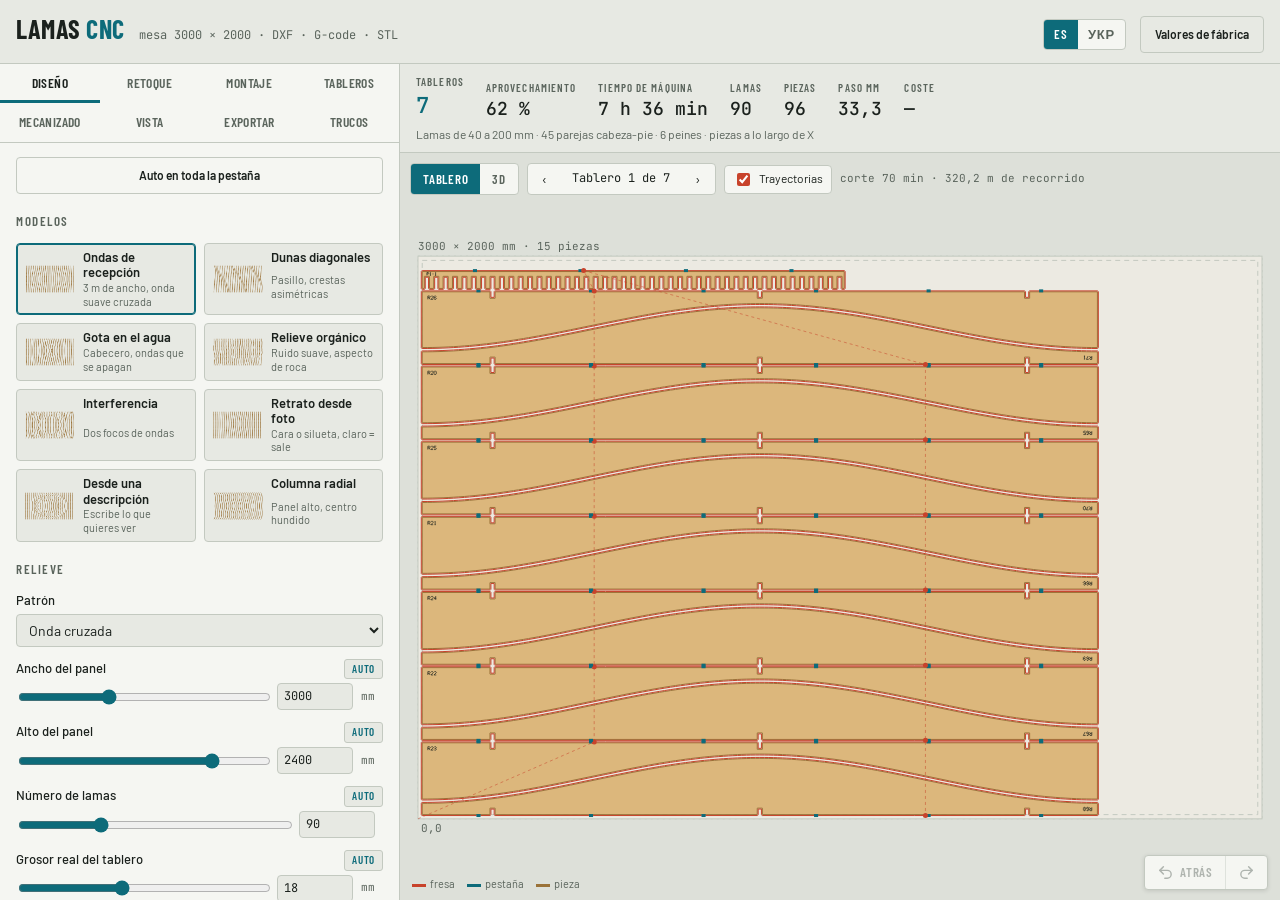
==== lamas-cnc.html @ de9be735 "Add single-file build of Lamas CNC (three.js inlined) Co-Authored-By: Claude Opus 5.5 <noreply@anthr" ====
<!doctype html><html><head><meta charset=utf8><meta name=viewport content="width=device-width,initial-scale=1,viewport-fit=cover"><meta name="apple-mobile-web-app-capable" content="yes"><meta name="mobile-web-app-capable" content="yes"><meta name="apple-mobile-web-app-status-bar-style" content="default"><meta name="apple-mobile-web-app-title" content="Lamas CNC"><meta name="theme-color" content="#0d6b7a"><meta name="format-detection" content="telephone=no"><link rel="apple-touch-icon" href="[data-uri]"><link rel="manifest" href="manifest.webmanifest"><style>:root{color-scheme:light;box-sizing:border-box;padding-top:env(safe-area-inset-top,0px);padding-bottom:env(safe-area-inset-bottom,0px)}html{scroll-padding-top:env(safe-area-inset-top,0px)}body{margin:0;padding:0;font:14px -apple-system,BlinkMacSystemFont,sans-serif;background:#fff;color:#000}img{max-width:100%}[hidden]:not([hidden=until-found i]){display:none!important}</style></head><body>
<title>Lamas CNC</title>
<meta name="claude:viewport-fit-sides" content="cover">
<link rel="preconnect" href="https://fonts.googleapis.com">
<link rel="preconnect" href="https://fonts.gstatic.com" crossorigin>
<link rel="stylesheet" href="https://fonts.googleapis.com/css2?family=Barlow+Condensed:wght@500;600;700&family=Barlow:wght@400;500;600&family=JetBrains+Mono:wght@400;500&family=Roboto+Condensed:wght@500;600;700&family=Inter:wght@400;500;600&display=swap">
<style>
/* Mesa de taller: columna de mandos a la izquierda, tablero a escala a la derecha. Móvil: tablero arriba, mandos debajo. */
:root {
  --bg: #e7e9e3; --panel: #f5f6f2; --stage: #dde0d9; --sheet: #eceae2; --ink: #1b211d; --muted: #5a645c; --line: #c3c9c0;
  --accent: #0d6b7a; --accent-ink: #ffffff; --wood: #dcb77c; --wood-edge: #9a7238; --path: #c8432b;
  --ok: #2f7d4f; --warn: #8f5b00; --warn-bg: #f6e7c8; --bad: #b3261e; --bad-bg: #f7d9d5;
  --f-display: "Barlow Condensed", "Arial Narrow", sans-serif; --f-body: "Barlow", system-ui, sans-serif; --f-mono: "JetBrains Mono", ui-monospace, monospace;
}
@media (prefers-color-scheme: dark) { :root:not([data-theme="light"]) {
  --bg: #121614; --panel: #1a1f1c; --stage: #0e1210; --sheet: #26302a; --ink: #e5e9e2; --muted: #98a39a; --line: #313a34;
  --accent: #52b6c6; --accent-ink: #0b1a1d; --wood: #c9a266; --wood-edge: #e0bd84; --path: #ff7457;
  --ok: #6ccf93; --warn: #e8b45a; --warn-bg: #33291a; --bad: #ff8a80; --bad-bg: #3a1f1c; color-scheme: dark; } }
:root[data-theme="dark"] {
  --bg: #121614; --panel: #1a1f1c; --stage: #0e1210; --sheet: #26302a; --ink: #e5e9e2; --muted: #98a39a; --line: #313a34;
  --accent: #52b6c6; --accent-ink: #0b1a1d; --wood: #c9a266; --wood-edge: #e0bd84; --path: #ff7457;
  --ok: #6ccf93; --warn: #e8b45a; --warn-bg: #33291a; --bad: #ff8a80; --bad-bg: #3a1f1c; color-scheme: dark; }

html[lang="uk"] { --f-display: "Roboto Condensed", "Arial Narrow", sans-serif; --f-body: "Inter", system-ui, sans-serif; }
html[lang="uk"] .tab { font-size: 12.5px; letter-spacing: .01em; }
.seg.lang button { padding: 5px 10px; }
[hidden] { display: none !important; }
html, body { height: 100%; }
body { background: var(--bg); color: var(--ink); font-family: var(--f-body); font-size: 14px; line-height: 1.45; }
* { box-sizing: border-box; }
button, input, select { font: inherit; color: inherit; }
:focus-visible { outline: 2px solid var(--accent); outline-offset: 2px; }
.mono { font-family: var(--f-mono); font-variant-numeric: tabular-nums; }
.small { font-size: 12px; }
.muted { color: var(--muted); }
.oktxt { color: var(--ok); } .badtxt { color: var(--bad); }

.app { height: 100%; display: grid; grid-template-columns: minmax(330px, 400px) minmax(0, 1fr); grid-template-rows: auto minmax(0, 1fr); }
.top { grid-column: 1 / -1; display: flex; align-items: baseline; gap: 14px; flex-wrap: wrap; border-bottom: 1px solid var(--line);
  padding-block: 10px; padding-left: max(16px, env(safe-area-inset-left, 0px)); padding-right: max(16px, env(safe-area-inset-right, 0px)); }
.top h1 { margin: 0; font-family: var(--f-display); font-weight: 700; font-size: 26px; letter-spacing: .02em; text-transform: uppercase; }
.top h1 span { color: var(--accent); }
.top .tag { font-family: var(--f-mono); font-size: 12px; color: var(--muted); }
.top .spacer { flex: 1; }

.controls { min-height: 0; overflow-y: auto; border-right: 1px solid var(--line); background: var(--panel); display: flex; flex-direction: column; }
.tabs { flex: none; position: sticky; top: 0; z-index: 2; display: grid; grid-template-columns: repeat(4, minmax(0, 1fr)); background: var(--panel); border-bottom: 1px solid var(--line); }
.tab { border: 0; background: none; padding: 9px 2px 7px; font-family: var(--f-display); font-weight: 600; font-size: 13.5px; letter-spacing: .03em; white-space: nowrap; overflow: hidden; text-overflow: ellipsis; text-transform: uppercase; color: var(--muted); border-bottom: 3px solid transparent; cursor: pointer; }
.tab[aria-selected="true"] { color: var(--ink); border-bottom-color: var(--accent); }
.pane { flex: none; padding: 14px 16px 28px; display: flex; flex-direction: column; gap: 12px; }
.pane h2 { margin: 6px 0 0; font-family: var(--f-display); font-weight: 600; font-size: 13px; letter-spacing: .12em; text-transform: uppercase; color: var(--muted); }
.fields { display: flex; flex-direction: column; gap: 12px; }
.field { display: flex; flex-direction: column; gap: 4px; }
.lbl { font-weight: 500; font-size: 13px; }
.hint { margin: 0; font-size: 12px; color: var(--muted); }
.rng { display: grid; grid-template-columns: minmax(0, 1fr) 76px auto; gap: 8px; align-items: center; }
.rng input[type=range] { width: 100%; accent-color: var(--accent); }
.numrow { display: flex; gap: 8px; align-items: center; }
.unit { font-family: var(--f-mono); font-size: 11px; color: var(--muted); min-width: 22px; }
input[type=number], select { width: 100%; background: var(--bg); border: 1px solid var(--line); border-radius: 4px; padding: 6px 8px; }
.rng input[type=number] { padding: 4px 6px; font-size: 12px; }
.check label { display: flex; gap: 8px; align-items: flex-start; cursor: pointer; font-size: 13px; }
.check input { accent-color: var(--accent); margin-top: 3px; }
.info { background: var(--bg); border: 1px dashed var(--line); border-radius: 4px; padding: 8px 10px; line-height: 1.6; }
.drop { display: flex; flex-direction: column; gap: 6px; align-items: flex-start; border: 1px dashed var(--line); border-radius: 4px; padding: 10px; }

.presets { display: grid; grid-template-columns: repeat(auto-fill, minmax(150px, 1fr)); gap: 8px; }
.preset { display: grid; grid-template-columns: 52px minmax(0, 1fr); grid-template-rows: auto auto; column-gap: 8px; text-align: left; border: 1px solid var(--line); background: var(--bg); border-radius: 4px; padding: 6px; cursor: pointer; }
.preset canvas { grid-row: 1 / 3; width: 52px; height: 30px; align-self: center; }
.preset b { font-weight: 600; font-size: 13px; line-height: 1.2; }
.preset span { font-size: 11px; color: var(--muted); line-height: 1.25; }
.preset.on { border-color: var(--accent); box-shadow: inset 0 0 0 1px var(--accent); }

.btn { display: inline-flex; align-items: center; justify-content: center; gap: 6px; border: 1px solid var(--accent); background: var(--accent); color: var(--accent-ink); border-radius: 4px; padding: 9px 14px; font-weight: 600; cursor: pointer; }
.btn.ghost { background: transparent; color: var(--ink); border-color: var(--line); }
.btns { display: grid; gap: 8px; }
.disabled .btn { opacity: .45; pointer-events: none; }
.files { margin: 0; padding-left: 18px; color: var(--muted); font-size: 12px; }
.files code { font-family: var(--f-mono); color: var(--ink); }
.tips { margin: 0; padding-left: 18px; display: flex; flex-direction: column; gap: 8px; max-width: 62ch; }
.tips b { font-weight: 600; }

.stagecol { min-height: 0; display: flex; flex-direction: column; }
.stats { display: flex; flex-wrap: wrap; gap: 4px 22px; align-items: flex-end; border-bottom: 1px solid var(--line);
  padding-block: 10px 8px; padding-left: max(16px, env(safe-area-inset-left, 0px)); padding-right: max(16px, env(safe-area-inset-right, 0px)); }
.stat { display: flex; flex-direction: column; }
.stat small { font-family: var(--f-display); font-weight: 600; font-size: 11px; letter-spacing: .1em; text-transform: uppercase; color: var(--muted); }
.stat b { font-family: var(--f-mono); font-weight: 500; font-size: 18px; font-variant-numeric: tabular-nums; }
.stat.main b { font-size: 22px; color: var(--accent); }
.detail { flex-basis: 100%; font-size: 12px; color: var(--muted); }
.warnings { list-style: none; margin: 0; display: flex; flex-direction: column; gap: 4px;
  padding-left: max(16px, env(safe-area-inset-left, 0px)); padding-right: max(16px, env(safe-area-inset-right, 0px)); }
.warnings:not(:empty) { padding-block: 8px; border-bottom: 1px solid var(--line); }
.warnings li { font-size: 12.5px; padding: 5px 9px; border-radius: 3px; border-left: 3px solid; }
.warnings .warn { background: var(--warn-bg); color: var(--warn); }
.warnings .bad { background: var(--bad-bg); color: var(--bad); }

.stage { position: relative; flex: 1; min-height: 0; background: var(--stage); }
.viewbar { position: absolute; top: 10px; left: max(10px, env(safe-area-inset-left, 0px)); right: max(10px, env(safe-area-inset-right, 0px)); z-index: 3; display: flex; gap: 8px; align-items: center; flex-wrap: wrap; pointer-events: none; }
.viewbar > * { pointer-events: auto; }
.seg { display: inline-flex; border: 1px solid var(--line); border-radius: 4px; overflow: hidden; background: var(--panel); }
.seg button { border: 0; background: none; padding: 6px 12px; cursor: pointer; font-family: var(--f-display); font-weight: 600; letter-spacing: .06em; text-transform: uppercase; font-size: 13px; color: var(--muted); }
.seg button[aria-pressed="true"] { background: var(--accent); color: var(--accent-ink); }
#sheetWrap { position: absolute; inset: 0; padding-top: 44px; }
#sheetNav { display: flex; gap: 6px; align-items: center; background: var(--panel); border: 1px solid var(--line); border-radius: 4px; padding: 3px 6px; }
#sheetNav button { border: 0; background: none; cursor: pointer; padding: 2px 8px; font-size: 14px; }
#sheetLabel { font-family: var(--f-mono); font-size: 12px; min-width: 120px; text-align: center; }
.pill { display: inline-flex; gap: 6px; align-items: center; background: var(--panel); border: 1px solid var(--line); border-radius: 4px; padding: 4px 8px; font-size: 12px; }
.pill input { accent-color: var(--path); }
#sheetTime { font-family: var(--f-mono); font-size: 11px; color: var(--muted); }
#three { position: absolute; inset: 0; }
#three canvas { display: block; }
.relief-box { background: var(--stage); border: 1px solid var(--line); border-radius: 4px; padding: 6px; display: flex; justify-content: center; }
#reliefCanvas { display: block; touch-action: none; cursor: crosshair; border-radius: 2px; }
.seg.brush { display: grid; grid-template-columns: repeat(5, minmax(0, 1fr)); }
.seg.brush button { padding: 7px 2px; font-size: 12px; }
.btnrow { display: flex; gap: 8px; flex-wrap: wrap; }
.fhead { display: flex; align-items: flex-start; justify-content: space-between; gap: 8px; }
.fhead > label { flex: 1; min-width: 0; }
.auto { flex: none; border: 1px solid var(--line); background: var(--bg); color: var(--accent); border-radius: 3px; padding: 1px 7px; cursor: pointer;
  font-family: var(--f-display); font-weight: 600; font-size: 11px; letter-spacing: .06em; text-transform: uppercase; line-height: 1.5; }
.auto:hover { border-color: var(--accent); }
.field.flash { animation: flash 1.1s ease-out; border-radius: 4px; }
@keyframes flash { from { background: color-mix(in srgb, var(--accent) 24%, transparent); } to { background: transparent; } }
.tabauto { display: flex; flex-direction: column; gap: 6px; }
.autolog { font-size: 12px; color: var(--muted); line-height: 1.45; }
.autolog:empty { display: none; }
.autolog b { color: var(--ink); font-weight: 600; }
.autolog ul { margin: 4px 0 0; padding-left: 16px; display: flex; flex-direction: column; gap: 3px; }
#histCanvas { display: block; width: 100%; height: 46px; }
.palwrap { display: flex; flex-direction: column; gap: 2px; }
.palbar { height: 10px; border-radius: 2px; border: 1px solid var(--line); }
.pallbl { display: flex; justify-content: space-between; font-family: var(--f-mono); font-size: 10.5px; color: var(--muted); }
.field.head h2 { margin: 10px 0 0; font-family: var(--f-display); font-weight: 600; font-size: 13px; letter-spacing: .12em; text-transform: uppercase; color: var(--muted); }
.swatches { display: grid; grid-template-columns: repeat(auto-fill, minmax(112px, 1fr)); gap: 6px; }
.sw { display: flex; align-items: center; gap: 7px; border: 1px solid var(--line); background: var(--bg); border-radius: 4px; padding: 4px 6px; cursor: pointer; font-size: 12px; text-align: left; line-height: 1.2; }
.sw i { width: 24px; height: 24px; border-radius: 3px; background: var(--sw); flex: none; box-shadow: inset 0 0 0 1px rgba(0,0,0,.18); }
.sw.on { border-color: var(--accent); box-shadow: inset 0 0 0 1px var(--accent); }
.colrow { display: flex; gap: 6px; align-items: center; flex-wrap: wrap; }
.colrow input[type=color] { width: 46px; height: 30px; padding: 0 2px; border: 1px solid var(--line); border-radius: 4px; background: var(--bg); cursor: pointer; }
.chip { width: 24px; height: 24px; border-radius: 50%; border: 1px solid var(--line); cursor: pointer; padding: 0; }
.depthlegend { position: absolute; right: max(12px, env(safe-area-inset-right, 0px)); bottom: 10px; width: 190px; background: var(--panel); border: 1px solid var(--line); border-radius: 4px; padding: 6px 8px; z-index: 3; }
.depthlegend small { font-family: var(--f-display); font-weight: 600; font-size: 11px; letter-spacing: .1em; text-transform: uppercase; color: var(--muted); }
.hud { position: absolute; right: max(12px, env(safe-area-inset-right, 0px)); bottom: 10px; z-index: 4; display: flex; background: var(--panel); border: 1px solid var(--line); border-radius: 4px; overflow: hidden; box-shadow: 0 1px 4px rgba(0, 0, 0, .12); }
.depthlegend:not([hidden]) ~ .hud { bottom: 64px; }
.hud button { display: inline-flex; align-items: center; gap: 6px; border: 0; background: none; color: var(--ink); cursor: pointer; padding: 7px 12px; font-family: var(--f-display); font-weight: 600; font-size: 13px; letter-spacing: .06em; text-transform: uppercase; }
.hud button + button { border-left: 1px solid var(--line); }
.hud button:hover:not(:disabled) { background: var(--bg); }
.hud button:disabled { color: var(--muted); opacity: .45; cursor: default; }
.hud svg { width: 17px; height: 17px; fill: none; stroke: currentColor; stroke-width: 2; stroke-linecap: round; stroke-linejoin: round; }
@media (pointer: coarse) { .hud button { padding: 10px 14px; } }
@media (max-width: 860px) {
  .hud, .depthlegend:not([hidden]) ~ .hud { position: fixed; bottom: calc(14px + env(safe-area-inset-bottom, 0px)); box-shadow: 0 2px 10px rgba(0, 0, 0, .22); }
  body #toast { bottom: calc(76px + env(safe-area-inset-bottom, 0px)); }
}
.legend { position: absolute; bottom: 8px; left: max(12px, env(safe-area-inset-left, 0px)); display: flex; gap: 12px; flex-wrap: wrap; font-size: 11px; color: var(--muted); }
.legend i { display: inline-block; width: 14px; height: 3px; vertical-align: middle; margin-right: 4px; }
#toast { position: fixed; left: 50%; bottom: calc(18px + env(safe-area-inset-bottom, 0px)); transform: translate(-50%, 20px); opacity: 0; transition: .2s; background: var(--ink); color: var(--bg); padding: 9px 14px; border-radius: 4px; font-size: 13px; max-width: min(92vw, 520px); z-index: 20; pointer-events: none; }
#toast.show { opacity: 1; transform: translate(-50%, 0); }
#toast.bad { background: var(--bad); color: #fff; }

textarea { width: 100%; min-height: 86px; resize: vertical; background: var(--bg); border: 1px solid var(--line); border-radius: 4px; padding: 7px 8px; font: inherit; color: inherit; line-height: 1.4; }
.seg.full { display: grid; grid-template-columns: 1fr 1fr; }
.seg.full button { padding: 8px 6px; }
.examples { display: flex; flex-wrap: wrap; gap: 6px; }
.ex { border: 1px solid var(--line); background: var(--bg); border-radius: 999px; padding: 4px 10px; font-size: 12px; cursor: pointer; text-align: left; }
.parsed { margin: 0; font-size: 12px; color: var(--muted); line-height: 1.5; }
.parsed b { color: var(--ink); font-weight: 600; }
.parsed .note { display: block; color: var(--warn); }
.layers { display: flex; flex-direction: column; gap: 8px; }
.layer { border: 1px solid var(--line); border-radius: 4px; background: var(--bg); padding: 6px 8px; display: flex; flex-direction: column; gap: 6px; }
.layer.off { opacity: .5; }
.lhead { display: grid; grid-template-columns: minmax(0, 1fr) 92px auto; gap: 6px; align-items: center; }
.lname { border: 0; background: none; padding: 4px 0; text-align: left; font-weight: 600; font-size: 13px; cursor: pointer; white-space: nowrap; overflow: hidden; text-overflow: ellipsis; }
.lhead select { padding: 4px 6px; font-size: 12px; }
.lbtns { display: flex; gap: 3px; align-items: center; }
.lbtns input { accent-color: var(--accent); width: 18px; height: 18px; margin: 0 3px; }
.lbtns button { border: 1px solid var(--line); background: var(--panel); border-radius: 3px; width: 28px; height: 28px; cursor: pointer; padding: 0; font-size: 13px; }
.lrow { display: grid; grid-template-columns: 76px minmax(0, 1fr) 50px; gap: 6px; align-items: center; font-size: 12px; }
.lrow input[type=range] { width: 100%; accent-color: var(--accent); }
.lrow output { font-family: var(--f-mono); font-size: 11px; text-align: right; color: var(--muted); }
.lrow select { grid-column: span 2; padding: 4px 6px; }
.layer input[type=text] { width: 100%; background: var(--panel); border: 1px solid var(--line); border-radius: 4px; padding: 6px 8px; }
.addrow { display: grid; grid-template-columns: minmax(0, 1fr) auto; gap: 8px; }
.iosbar { flex-basis: 100%; display: flex; gap: 8px; align-items: center; background: var(--warn-bg); border-radius: 4px; padding: 6px 10px; font-size: 12.5px; }
.iosbar span { flex: 1; }
.iosbar button { border: 0; background: none; cursor: pointer; font-size: 16px; padding: 2px 6px; }
button, input, select, textarea, label { touch-action: manipulation; }
@media (pointer: coarse) {
  input[type=number], input[type=text], select, textarea { font-size: 16px; }
  .rng input[type=number] { font-size: 16px; }
  input[type=range] { min-height: 30px; }
  .tab { padding: 12px 2px 10px; }
  .btn { min-height: 42px; }
  .lbtns button { width: 36px; height: 36px; }
  .auto { padding: 6px 10px; font-size: 12px; }
  .seg button { padding: 9px 12px; }
}
@media (max-width: 860px) {
  html, body { height: auto; }
  .app { display: flex; flex-direction: column; height: auto; }
  .stagecol { order: 1; }
  .stage { flex: none; height: 58vh; min-height: 340px; }
  .controls { order: 2; overflow: visible; border-right: 0; border-top: 1px solid var(--line); }
  .tabs { top: env(safe-area-inset-top, 0px); }
  .stat b { font-size: 16px; } .stat.main b { font-size: 19px; }
  #sheetWrap { padding-top: 86px; }
}
@media (prefers-reduced-motion: reduce) { #toast { transition: none; } .field.flash { animation: none; } }
</style>

<div class="app">
  <header class="top">
    <h1>Lamas <span>CNC</span></h1>
    <span class="tag">mesa 3000 × 2000 · DXF · G-code · STL</span>
    <span class="spacer"></span>
    <div class="seg lang" id="langSeg" role="group" aria-label="Idioma"><button type="button" data-lang="es">ES</button><button type="button" data-lang="uk">УКР</button></div>
    <button class="btn ghost small" id="btnReset" type="button">Valores de fábrica</button>
    <div class="iosbar" id="iosTip" hidden><span>En iPhone: toca Compartir y luego «Añadir a pantalla de inicio» para abrirla como app, a pantalla completa y sin conexión.</span><button type="button" id="iosTipClose" aria-label="Cerrar">✕</button></div>
  </header>

  <aside class="controls">
    <nav class="tabs" role="tablist">
      <button class="tab" role="tab" data-t="diseno" type="button">Diseño</button>
      <button class="tab" role="tab" data-t="retoque" type="button">Retoque</button>
      <button class="tab" role="tab" data-t="montaje" type="button">Montaje</button>
      <button class="tab" role="tab" data-t="hojas" type="button">Tableros</button>
      <button class="tab" role="tab" data-t="mecanizado" type="button">Mecanizado</button>
      <button class="tab" role="tab" data-t="vista" type="button">Vista</button>
      <button class="tab" role="tab" data-t="exportar" type="button">Exportar</button>
      <button class="tab" role="tab" data-t="trucos" type="button">Trucos</button>
    </nav>
    <section class="pane" id="pane_diseno">
      <h2>Modelos</h2>
      <div class="presets" id="presets"></div>
      <h2>Relieve</h2>
      <div class="fields" id="fields_diseno"></div>
    </section>
    <section class="pane" id="pane_retoque" hidden>
      <button class="btn" id="btnAuto" type="button">Corrección automática</button>
      <p class="hint">Ajusta niveles, curva, ruido, suavizado, base y número de lamas para que el relieve se vea bien y se pueda fresar.</p>
      <div class="relief-box"><canvas id="reliefCanvas" aria-label="Vista previa del relieve: pinta para retocarlo"></canvas></div>
      <div class="seg brush" id="brushSeg" role="group" aria-label="Herramienta de pincel">
        <button type="button" data-tool="subir">Subir</button><button type="button" data-tool="bajar">Bajar</button><button type="button" data-tool="suavizar">Suavizar</button><button type="button" data-tool="aplanar">Aplanar</button><button type="button" data-tool="borrar">Borrar</button>
      </div>
      <div class="btnrow"><button class="btn ghost small" id="btnUndo" type="button">Deshacer</button><button class="btn ghost small" id="btnClearEdits" type="button">Quitar todos los retoques</button></div>
      <div class="palwrap"><canvas id="histCanvas" aria-hidden="true"></canvas><div class="palbar" id="palBar"></div><div class="pallbl"><span id="palLo">base</span><span>histograma del relieve</span><span id="palHi">máx.</span></div></div>
      <div class="fields" id="fields_retoque"></div>
    </section>
    <section class="pane" id="pane_vista" hidden>
      <p class="hint">Cómo se verá la pared en la vista 3D: madera, colores, mapa de profundidad y luz.</p>
      <div class="fields" id="fields_vista"></div>
    </section>
    <section class="pane" id="pane_montaje" hidden>
      <p class="hint">Los peines se atornillan a la pared y cada lama encaja a media madera: separación exacta sin plantillas.</p>
      <div class="fields" id="fields_montaje"></div>
    </section>
    <section class="pane" id="pane_hojas" hidden>
      <div class="fields" id="fields_hojas"></div>
    </section>
    <section class="pane" id="pane_mecanizado" hidden>
      <div class="fields" id="fields_mecanizado"></div>
    </section>
    <section class="pane" id="pane_exportar" hidden>
      <div class="btns" id="exportBox">
        <button class="btn" id="btnAll" type="button">Descargar todo (ZIP)</button>
        <button class="btn ghost" id="btnSheet" type="button">Solo el tablero visible (ZIP)</button>
        <button class="btn ghost" id="btnSTL" type="button">Modelo 3D (STL en ZIP)</button>
      </div>
      <h2>Qué lleva el ZIP</h2>
      <ul class="files">
        <li><code>hoja_NN_grabado.nc</code> números de pieza, fresa en V, va primero</li>
        <li><code>hoja_NN_corte.nc</code> corte con rampa, pestañas y acabado</li>
        <li><code>hoja_NN.dxf</code> y <code>todas_las_hojas.dxf</code> capas CUT, ENGRAVE, LABEL, SHEET</li>
        <li><code>panel_3d.stl</code>, <code>proyecto.json</code> y <code>LEEME.txt</code></li>
      </ul>
      <h2>App para iPhone</h2>
      <ol class="tips small">
        <li>Sube la carpeta «lamas_cnc_iphone» (index.html, sw.js, manifest e iconos) a una web gratuita: Netlify Drop, GitHub Pages o Cloudflare Pages.</li>
        <li>Ábrela en Safari en el iPhone.</li>
        <li>Compartir → «Añadir a pantalla de inicio». Se abre a pantalla completa y funciona sin conexión.</li>
        <li>Los ZIP se guardan con Compartir → «Guardar en Archivos».</li>
      </ol>
      <h2>Proyecto</h2>
      <div class="btns">
        <button class="btn ghost" id="btnProject" type="button">Guardar proyecto (.json)</button>
        <label class="btn ghost" for="projectInput">Abrir proyecto</label>
        <input type="file" id="projectInput" accept=".json,application/json" hidden>
      </div>
      <p class="hint">Simula siempre el G-code en tu control o CAM antes del primer corte: cero, diámetro de fresa y pestañas.</p>
    </section>
    <section class="pane" id="pane_trucos" hidden>
      <ol class="tips" id="tipsList"></ol>
    </section>
  </aside>

  <section class="stagecol">
    <div class="stats">
      <div class="stat main"><small>Tableros</small><b id="st_sheets">—</b></div>
      <div class="stat"><small>Aprovechamiento</small><b id="st_fill">—</b></div>
      <div class="stat"><small>Tiempo de máquina</small><b id="st_time">—</b></div>
      <div class="stat"><small>Lamas</small><b id="st_ribs">—</b></div>
      <div class="stat"><small>Piezas</small><b id="st_parts">—</b></div>
      <div class="stat"><small>Paso mm</small><b id="st_pitch">—</b></div>
      <div class="stat"><small>Coste</small><b id="st_cost">—</b></div>
      <div class="detail" id="st_detail"></div>
    </div>
    <ul class="warnings" id="warnings"></ul>
    <div class="stage" id="stage">
      <div class="viewbar">
        <div class="seg"><button class="vbtn" data-v="sheet" type="button">Tablero</button><button class="vbtn" data-v="3d" type="button">3D</button></div>
        <div id="sheetNav"><button id="prevSheet" type="button" aria-label="Tablero anterior">‹</button><span id="sheetLabel">Tablero</span><button id="nextSheet" type="button" aria-label="Tablero siguiente">›</button></div>
        <label class="pill"><input type="checkbox" id="togglePaths" checked> Trayectorias</label>
        <span id="sheetTime"></span>
      </div>
      <div id="sheetWrap"><canvas id="sheetCanvas"></canvas>
        <div class="legend"><span><i style="background:var(--path)"></i>fresa</span><span><i style="background:var(--accent)"></i>pestaña</span><span><i style="background:var(--wood-edge)"></i>pieza</span></div>
      </div>
      <div id="three" hidden></div>
      <div class="depthlegend" id="depthLegend" hidden><small>Profundidad</small><div class="palbar" id="dlBar"></div><div class="pallbl"><span id="dlLo"></span><span id="dlHi"></span></div></div>
      <div class="hud" id="hud">
        <button id="hudUndo" type="button" title="Deshacer (Ctrl+Z)" aria-label="Deshacer" disabled><svg viewBox="0 0 24 24" aria-hidden="true"><path d="M9 14 4 9l5-5"/><path d="M4 9h10.5a5.5 5.5 0 0 1 0 11H11"/></svg><span>Atrás</span></button>
        <button id="hudRedo" type="button" title="Rehacer (Ctrl+Shift+Z)" aria-label="Rehacer" disabled><svg viewBox="0 0 24 24" aria-hidden="true"><path d="m15 14 5-5-5-5"/><path d="M20 9H9.5a5.5 5.5 0 0 0 0 11H13"/></svg></button>
      </div>
    </div>
  </section>
</div>
<div id="toast" role="status" aria-live="polite"></div>

<script>
/**
 * @license
 * Copyright 2010-2021 Three.js Authors
 * SPDX-License-Identifier: MIT
 */
!function(t,e){"object"==typeof exports&&"undefined"!=typeof module?e(exports):"function"==typeof define&&define.amd?define(["exports"],e):e((t="undefined"!=typeof globalThis?globalThis:t||self).THREE={})}(this,(function(t){"use strict";const e="128",n=100,i=300,r=301,s=302,a=303,o=304,l=306,c=307,h=1e3,u=1001,d=1002,p=1003,m=1004,f=1005,g=1006,v=1007,y=1008,x=1009,_=1012,w=1014,b=1015,M=1016,S=1020,T=1022,E=1023,A=1026,L=1027,R=33776,C=33777,P=33778,D=33779,I=35840,N=35841,B=35842,z=35843,F=37492,O=37496,H=2300,G=2301,U=2302,k=2400,V=2401,W=2402,j=2500,q=2501,X=3e3,Y=3001,Z=3007,J=3002,Q=3004,K=3005,$=3006,tt=7680,et=35044,nt=35048,it="300 es";class rt{addEventListener(t,e){void 0===this._listeners&&(this._listeners={});const n=this._listeners;void 0===n[t]&&(n[t]=[]),-1===n[t].indexOf(e)&&n[t].push(e)}hasEventListener(t,e){if(void 0===this._listeners)return!1;const n=this._listeners;return void 0!==n[t]&&-1!==n[t].indexOf(e)}removeEventListener(t,e){if(void 0===this._listeners)return;const n=this._listeners[t];if(void 0!==n){const t=n.indexOf(e);-1!==t&&n.splice(t,1)}}dispatchEvent(t){if(void 0===this._listeners)return;const e=this._listeners[t.type];if(void 0!==e){t.target=this;const n=e.slice(0);for(let e=0,i=n.length;e<i;e++)n[e].call(this,t);t.target=null}}}const st=[];for(let t=0;t<256;t++)st[t]=(t<16?"0":"")+t.toString(16);let at=1234567;const ot=Math.PI/180,lt=180/Math.PI;function ct(){const t=4294967295*Math.random()|0,e=4294967295*Math.random()|0,n=4294967295*Math.random()|0,i=4294967295*Math.random()|0;return(st[255&t]+st[t>>8&255]+st[t>>16&255]+st[t>>24&255]+"-"+st[255&e]+st[e>>8&255]+"-"+st[e>>16&15|64]+st[e>>24&255]+"-"+st[63&n|128]+st[n>>8&255]+"-"+st[n>>16&255]+st[n>>24&255]+st[255&i]+st[i>>8&255]+st[i>>16&255]+st[i>>24&255]).toUpperCase()}function ht(t,e,n){return Math.max(e,Math.min(n,t))}function ut(t,e){return(t%e+e)%e}function dt(t,e,n){return(1-n)*t+n*e}function pt(t){return 0==(t&t-1)&&0!==t}function mt(t){return Math.pow(2,Math.ceil(Math.log(t)/Math.LN2))}function ft(t){return Math.pow(2,Math.floor(Math.log(t)/Math.LN2))}var gt=Object.freeze({__proto__:null,DEG2RAD:ot,RAD2DEG:lt,generateUUID:ct,clamp:ht,euclideanModulo:ut,mapLinear:function(t,e,n,i,r){return i+(t-e)*(r-i)/(n-e)},inverseLerp:function(t,e,n){return t!==e?(n-t)/(e-t):0},lerp:dt,damp:function(t,e,n,i){return dt(t,e,1-Math.exp(-n*i))},pingpong:function(t,e=1){return e-Math.abs(ut(t,2*e)-e)},smoothstep:function(t,e,n){return t<=e?0:t>=n?1:(t=(t-e)/(n-e))*t*(3-2*t)},smootherstep:function(t,e,n){return t<=e?0:t>=n?1:(t=(t-e)/(n-e))*t*t*(t*(6*t-15)+10)},randInt:function(t,e){return t+Math.floor(Math.random()*(e-t+1))},randFloat:function(t,e){return t+Math.random()*(e-t)},randFloatSpread:function(t){return t*(.5-Math.random())},seededRandom:function(t){return void 0!==t&&(at=t%2147483647),at=16807*at%2147483647,(at-1)/2147483646},degToRad:function(t){return t*ot},radToDeg:function(t){return t*lt},isPowerOfTwo:pt,ceilPowerOfTwo:mt,floorPowerOfTwo:ft,setQuaternionFromProperEuler:function(t,e,n,i,r){const s=Math.cos,a=Math.sin,o=s(n/2),l=a(n/2),c=s((e+i)/2),h=a((e+i)/2),u=s((e-i)/2),d=a((e-i)/2),p=s((i-e)/2),m=a((i-e)/2);switch(r){case"XYX":t.set(o*h,l*u,l*d,o*c);break;case"YZY":t.set(l*d,o*h,l*u,o*c);break;case"ZXZ":t.set(l*u,l*d,o*h,o*c);break;case"XZX":t.set(o*h,l*m,l*p,o*c);break;case"YXY":t.set(l*p,o*h,l*m,o*c);break;case"ZYZ":t.set(l*m,l*p,o*h,o*c);break;default:console.warn("THREE.MathUtils: .setQuaternionFromProperEuler() encountered an unknown order: "+r)}}});class vt{constructor(t=0,e=0){this.x=t,this.y=e}get width(){return this.x}set width(t){this.x=t}get height(){return this.y}set height(t){this.y=t}set(t,e){return this.x=t,this.y=e,this}setScalar(t){return this.x=t,this.y=t,this}setX(t){return this.x=t,this}setY(t){return this.y=t,this}setComponent(t,e){switch(t){case 0:this.x=e;break;case 1:this.y=e;break;default:throw new Error("index is out of range: "+t)}return this}getComponent(t){switch(t){case 0:return this.x;case 1:return this.y;default:throw new Error("index is out of range: "+t)}}clone(){return new this.constructor(this.x,this.y)}copy(t){return this.x=t.x,this.y=t.y,this}add(t,e){return void 0!==e?(console.warn("THREE.Vector2: .add() now only accepts one argument. Use .addVectors( a, b ) instead."),this.addVectors(t,e)):(this.x+=t.x,this.y+=t.y,this)}addScalar(t){return this.x+=t,this.y+=t,this}addVectors(t,e){return this.x=t.x+e.x,this.y=t.y+e.y,this}addScaledVector(t,e){return this.x+=t.x*e,this.y+=t.y*e,this}sub(t,e){return void 0!==e?(console.warn("THREE.Vector2: .sub() now only accepts one argument. Use .subVectors( a, b ) instead."),this.subVectors(t,e)):(this.x-=t.x,this.y-=t.y,this)}subScalar(t){return this.x-=t,this.y-=t,this}subVectors(t,e){return this.x=t.x-e.x,this.y=t.y-e.y,this}multiply(t){return this.x*=t.x,this.y*=t.y,this}multiplyScalar(t){return this.x*=t,this.y*=t,this}divide(t){return this.x/=t.x,this.y/=t.y,this}divideScalar(t){return this.multiplyScalar(1/t)}applyMatrix3(t){const e=this.x,n=this.y,i=t.elements;return this.x=i[0]*e+i[3]*n+i[6],this.y=i[1]*e+i[4]*n+i[7],this}min(t){return this.x=Math.min(this.x,t.x),this.y=Math.min(this.y,t.y),this}max(t){return this.x=Math.max(this.x,t.x),this.y=Math.max(this.y,t.y),this}clamp(t,e){return this.x=Math.max(t.x,Math.min(e.x,this.x)),this.y=Math.max(t.y,Math.min(e.y,this.y)),this}clampScalar(t,e){return this.x=Math.max(t,Math.min(e,this.x)),this.y=Math.max(t,Math.min(e,this.y)),this}clampLength(t,e){const n=this.length();return this.divideScalar(n||1).multiplyScalar(Math.max(t,Math.min(e,n)))}floor(){return this.x=Math.floor(this.x),this.y=Math.floor(this.y),this}ceil(){return this.x=Math.ceil(this.x),this.y=Math.ceil(this.y),this}round(){return this.x=Math.round(this.x),this.y=Math.round(this.y),this}roundToZero(){return this.x=this.x<0?Math.ceil(this.x):Math.floor(this.x),this.y=this.y<0?Math.ceil(this.y):Math.floor(this.y),this}negate(){return this.x=-this.x,this.y=-this.y,this}dot(t){return this.x*t.x+this.y*t.y}cross(t){return this.x*t.y-this.y*t.x}lengthSq(){return this.x*this.x+this.y*this.y}length(){return Math.sqrt(this.x*this.x+this.y*this.y)}manhattanLength(){return Math.abs(this.x)+Math.abs(this.y)}normalize(){return this.divideScalar(this.length()||1)}angle(){return Math.atan2(-this.y,-this.x)+Math.PI}distanceTo(t){return Math.sqrt(this.distanceToSquared(t))}distanceToSquared(t){const e=this.x-t.x,n=this.y-t.y;return e*e+n*n}manhattanDistanceTo(t){return Math.abs(this.x-t.x)+Math.abs(this.y-t.y)}setLength(t){return this.normalize().multiplyScalar(t)}lerp(t,e){return this.x+=(t.x-this.x)*e,this.y+=(t.y-this.y)*e,this}lerpVectors(t,e,n){return this.x=t.x+(e.x-t.x)*n,this.y=t.y+(e.y-t.y)*n,this}equals(t){return t.x===this.x&&t.y===this.y}fromArray(t,e=0){return this.x=t[e],this.y=t[e+1],this}toArray(t=[],e=0){return t[e]=this.x,t[e+1]=this.y,t}fromBufferAttribute(t,e,n){return void 0!==n&&console.warn("THREE.Vector2: offset has been removed from .fromBufferAttribute()."),this.x=t.getX(e),this.y=t.getY(e),this}rotateAround(t,e){const n=Math.cos(e),i=Math.sin(e),r=this.x-t.x,s=this.y-t.y;return this.x=r*n-s*i+t.x,this.y=r*i+s*n+t.y,this}random(){return this.x=Math.random(),this.y=Math.random(),this}}vt.prototype.isVector2=!0;class yt{constructor(){this.elements=[1,0,0,0,1,0,0,0,1],arguments.length>0&&console.error("THREE.Matrix3: the constructor no longer reads arguments. use .set() instead.")}set(t,e,n,i,r,s,a,o,l){const c=this.elements;return c[0]=t,c[1]=i,c[2]=a,c[3]=e,c[4]=r,c[5]=o,c[6]=n,c[7]=s,c[8]=l,this}identity(){return this.set(1,0,0,0,1,0,0,0,1),this}copy(t){const e=this.elements,n=t.elements;return e[0]=n[0],e[1]=n[1],e[2]=n[2],e[3]=n[3],e[4]=n[4],e[5]=n[5],e[6]=n[6],e[7]=n[7],e[8]=n[8],this}extractBasis(t,e,n){return t.setFromMatrix3Column(this,0),e.setFromMatrix3Column(this,1),n.setFromMatrix3Column(this,2),this}setFromMatrix4(t){const e=t.elements;return this.set(e[0],e[4],e[8],e[1],e[5],e[9],e[2],e[6],e[10]),this}multiply(t){return this.multiplyMatrices(this,t)}premultiply(t){return this.multiplyMatrices(t,this)}multiplyMatrices(t,e){const n=t.elements,i=e.elements,r=this.elements,s=n[0],a=n[3],o=n[6],l=n[1],c=n[4],h=n[7],u=n[2],d=n[5],p=n[8],m=i[0],f=i[3],g=i[6],v=i[1],y=i[4],x=i[7],_=i[2],w=i[5],b=i[8];return r[0]=s*m+a*v+o*_,r[3]=s*f+a*y+o*w,r[6]=s*g+a*x+o*b,r[1]=l*m+c*v+h*_,r[4]=l*f+c*y+h*w,r[7]=l*g+c*x+h*b,r[2]=u*m+d*v+p*_,r[5]=u*f+d*y+p*w,r[8]=u*g+d*x+p*b,this}multiplyScalar(t){const e=this.elements;return e[0]*=t,e[3]*=t,e[6]*=t,e[1]*=t,e[4]*=t,e[7]*=t,e[2]*=t,e[5]*=t,e[8]*=t,this}determinant(){const t=this.elements,e=t[0],n=t[1],i=t[2],r=t[3],s=t[4],a=t[5],o=t[6],l=t[7],c=t[8];return e*s*c-e*a*l-n*r*c+n*a*o+i*r*l-i*s*o}invert(){const t=this.elements,e=t[0],n=t[1],i=t[2],r=t[3],s=t[4],a=t[5],o=t[6],l=t[7],c=t[8],h=c*s-a*l,u=a*o-c*r,d=l*r-s*o,p=e*h+n*u+i*d;if(0===p)return this.set(0,0,0,0,0,0,0,0,0);const m=1/p;return t[0]=h*m,t[1]=(i*l-c*n)*m,t[2]=(a*n-i*s)*m,t[3]=u*m,t[4]=(c*e-i*o)*m,t[5]=(i*r-a*e)*m,t[6]=d*m,t[7]=(n*o-l*e)*m,t[8]=(s*e-n*r)*m,this}transpose(){let t;const e=this.elements;return t=e[1],e[1]=e[3],e[3]=t,t=e[2],e[2]=e[6],e[6]=t,t=e[5],e[5]=e[7],e[7]=t,this}getNormalMatrix(t){return this.setFromMatrix4(t).invert().transpose()}transposeIntoArray(t){const e=this.elements;return t[0]=e[0],t[1]=e[3],t[2]=e[6],t[3]=e[1],t[4]=e[4],t[5]=e[7],t[6]=e[2],t[7]=e[5],t[8]=e[8],this}setUvTransform(t,e,n,i,r,s,a){const o=Math.cos(r),l=Math.sin(r);return this.set(n*o,n*l,-n*(o*s+l*a)+s+t,-i*l,i*o,-i*(-l*s+o*a)+a+e,0,0,1),this}scale(t,e){const n=this.elements;return n[0]*=t,n[3]*=t,n[6]*=t,n[1]*=e,n[4]*=e,n[7]*=e,this}rotate(t){const e=Math.cos(t),n=Math.sin(t),i=this.elements,r=i[0],s=i[3],a=i[6],o=i[1],l=i[4],c=i[7];return i[0]=e*r+n*o,i[3]=e*s+n*l,i[6]=e*a+n*c,i[1]=-n*r+e*o,i[4]=-n*s+e*l,i[7]=-n*a+e*c,this}translate(t,e){const n=this.elements;return n[0]+=t*n[2],n[3]+=t*n[5],n[6]+=t*n[8],n[1]+=e*n[2],n[4]+=e*n[5],n[7]+=e*n[8],this}equals(t){const e=this.elements,n=t.elements;for(let t=0;t<9;t++)if(e[t]!==n[t])return!1;return!0}fromArray(t,e=0){for(let n=0;n<9;n++)this.elements[n]=t[n+e];return this}toArray(t=[],e=0){const n=this.elements;return t[e]=n[0],t[e+1]=n[1],t[e+2]=n[2],t[e+3]=n[3],t[e+4]=n[4],t[e+5]=n[5],t[e+6]=n[6],t[e+7]=n[7],t[e+8]=n[8],t}clone(){return(new this.constructor).fromArray(this.elements)}}let xt;yt.prototype.isMatrix3=!0;class _t{static getDataURL(t){if(/^data:/i.test(t.src))return t.src;if("undefined"==typeof HTMLCanvasElement)return t.src;let e;if(t instanceof HTMLCanvasElement)e=t;else{void 0===xt&&(xt=document.createElementNS("http://www.w3.org/1999/xhtml","canvas")),xt.width=t.width,xt.height=t.height;const n=xt.getContext("2d");t instanceof ImageData?n.putImageData(t,0,0):n.drawImage(t,0,0,t.width,t.height),e=xt}return e.width>2048||e.height>2048?(console.warn("THREE.ImageUtils.getDataURL: Image converted to jpg for performance reasons",t),e.toDataURL("image/jpeg",.6)):e.toDataURL("image/png")}}let wt=0;class bt extends rt{constructor(t=bt.DEFAULT_IMAGE,e=bt.DEFAULT_MAPPING,n=1001,i=1001,r=1006,s=1008,a=1023,o=1009,l=1,c=3e3){super(),Object.defineProperty(this,"id",{value:wt++}),this.uuid=ct(),this.name="",this.image=t,this.mipmaps=[],this.mapping=e,this.wrapS=n,this.wrapT=i,this.magFilter=r,this.minFilter=s,this.anisotropy=l,this.format=a,this.internalFormat=null,this.type=o,this.offset=new vt(0,0),this.repeat=new vt(1,1),this.center=new vt(0,0),this.rotation=0,this.matrixAutoUpdate=!0,this.matrix=new yt,this.generateMipmaps=!0,this.premultiplyAlpha=!1,this.flipY=!0,this.unpackAlignment=4,this.encoding=c,this.version=0,this.onUpdate=null}updateMatrix(){this.matrix.setUvTransform(this.offset.x,this.offset.y,this.repeat.x,this.repeat.y,this.rotation,this.center.x,this.center.y)}clone(){return(new this.constructor).copy(this)}copy(t){return this.name=t.name,this.image=t.image,this.mipmaps=t.mipmaps.slice(0),this.mapping=t.mapping,this.wrapS=t.wrapS,this.wrapT=t.wrapT,this.magFilter=t.magFilter,this.minFilter=t.minFilter,this.anisotropy=t.anisotropy,this.format=t.format,this.internalFormat=t.internalFormat,this.type=t.type,this.offset.copy(t.offset),this.repeat.copy(t.repeat),this.center.copy(t.center),this.rotation=t.rotation,this.matrixAutoUpdate=t.matrixAutoUpdate,this.matrix.copy(t.matrix),this.generateMipmaps=t.generateMipmaps,this.premultiplyAlpha=t.premultiplyAlpha,this.flipY=t.flipY,this.unpackAlignment=t.unpackAlignment,this.encoding=t.encoding,this}toJSON(t){const e=void 0===t||"string"==typeof t;if(!e&&void 0!==t.textures[this.uuid])return t.textures[this.uuid];const n={metadata:{version:4.5,type:"Texture",generator:"Texture.toJSON"},uuid:this.uuid,name:this.name,mapping:this.mapping,repeat:[this.repeat.x,this.repeat.y],offset:[this.offset.x,this.offset.y],center:[this.center.x,this.center.y],rotation:this.rotation,wrap:[this.wrapS,this.wrapT],format:this.format,type:this.type,encoding:this.encoding,minFilter:this.minFilter,magFilter:this.magFilter,anisotropy:this.anisotropy,flipY:this.flipY,premultiplyAlpha:this.premultiplyAlpha,unpackAlignment:this.unpackAlignment};if(void 0!==this.image){const i=this.image;if(void 0===i.uuid&&(i.uuid=ct()),!e&&void 0===t.images[i.uuid]){let e;if(Array.isArray(i)){e=[];for(let t=0,n=i.length;t<n;t++)i[t].isDataTexture?e.push(Mt(i[t].image)):e.push(Mt(i[t]))}else e=Mt(i);t.images[i.uuid]={uuid:i.uuid,url:e}}n.image=i.uuid}return e||(t.textures[this.uuid]=n),n}dispose(){this.dispatchEvent({type:"dispose"})}transformUv(t){if(this.mapping!==i)return t;if(t.applyMatrix3(this.matrix),t.x<0||t.x>1)switch(this.wrapS){case h:t.x=t.x-Math.floor(t.x);break;case u:t.x=t.x<0?0:1;break;case d:1===Math.abs(Math.floor(t.x)%2)?t.x=Math.ceil(t.x)-t.x:t.x=t.x-Math.floor(t.x)}if(t.y<0||t.y>1)switch(this.wrapT){case h:t.y=t.y-Math.floor(t.y);break;case u:t.y=t.y<0?0:1;break;case d:1===Math.abs(Math.floor(t.y)%2)?t.y=Math.ceil(t.y)-t.y:t.y=t.y-Math.floor(t.y)}return this.flipY&&(t.y=1-t.y),t}set needsUpdate(t){!0===t&&this.version++}}function Mt(t){return"undefined"!=typeof HTMLImageElement&&t instanceof HTMLImageElement||"undefined"!=typeof HTMLCanvasElement&&t instanceof HTMLCanvasElement||"undefined"!=typeof ImageBitmap&&t instanceof ImageBitmap?_t.getDataURL(t):t.data?{data:Array.prototype.slice.call(t.data),width:t.width,height:t.height,type:t.data.constructor.name}:(console.warn("THREE.Texture: Unable to serialize Texture."),{})}bt.DEFAULT_IMAGE=void 0,bt.DEFAULT_MAPPING=i,bt.prototype.isTexture=!0;class St{constructor(t=0,e=0,n=0,i=1){this.x=t,this.y=e,this.z=n,this.w=i}get width(){return this.z}set width(t){this.z=t}get height(){return this.w}set height(t){this.w=t}set(t,e,n,i){return this.x=t,this.y=e,this.z=n,this.w=i,this}setScalar(t){return this.x=t,this.y=t,this.z=t,this.w=t,this}setX(t){return this.x=t,this}setY(t){return this.y=t,this}setZ(t){return this.z=t,this}setW(t){return this.w=t,this}setComponent(t,e){switch(t){case 0:this.x=e;break;case 1:this.y=e;break;case 2:this.z=e;break;case 3:this.w=e;break;default:throw new Error("index is out of range: "+t)}return this}getComponent(t){switch(t){case 0:return this.x;case 1:return this.y;case 2:return this.z;case 3:return this.w;default:throw new Error("index is out of range: "+t)}}clone(){return new this.constructor(this.x,this.y,this.z,this.w)}copy(t){return this.x=t.x,this.y=t.y,this.z=t.z,this.w=void 0!==t.w?t.w:1,this}add(t,e){return void 0!==e?(console.warn("THREE.Vector4: .add() now only accepts one argument. Use .addVectors( a, b ) instead."),this.addVectors(t,e)):(this.x+=t.x,this.y+=t.y,this.z+=t.z,this.w+=t.w,this)}addScalar(t){return this.x+=t,this.y+=t,this.z+=t,this.w+=t,this}addVectors(t,e){return this.x=t.x+e.x,this.y=t.y+e.y,this.z=t.z+e.z,this.w=t.w+e.w,this}addScaledVector(t,e){return this.x+=t.x*e,this.y+=t.y*e,this.z+=t.z*e,this.w+=t.w*e,this}sub(t,e){return void 0!==e?(console.warn("THREE.Vector4: .sub() now only accepts one argument. Use .subVectors( a, b ) instead."),this.subVectors(t,e)):(this.x-=t.x,this.y-=t.y,this.z-=t.z,this.w-=t.w,this)}subScalar(t){return this.x-=t,this.y-=t,this.z-=t,this.w-=t,this}subVectors(t,e){return this.x=t.x-e.x,this.y=t.y-e.y,this.z=t.z-e.z,this.w=t.w-e.w,this}multiply(t){return this.x*=t.x,this.y*=t.y,this.z*=t.z,this.w*=t.w,this}multiplyScalar(t){return this.x*=t,this.y*=t,this.z*=t,this.w*=t,this}applyMatrix4(t){const e=this.x,n=this.y,i=this.z,r=this.w,s=t.elements;return this.x=s[0]*e+s[4]*n+s[8]*i+s[12]*r,this.y=s[1]*e+s[5]*n+s[9]*i+s[13]*r,this.z=s[2]*e+s[6]*n+s[10]*i+s[14]*r,this.w=s[3]*e+s[7]*n+s[11]*i+s[15]*r,this}divideScalar(t){return this.multiplyScalar(1/t)}setAxisAngleFromQuaternion(t){this.w=2*Math.acos(t.w);const e=Math.sqrt(1-t.w*t.w);return e<1e-4?(this.x=1,this.y=0,this.z=0):(this.x=t.x/e,this.y=t.y/e,this.z=t.z/e),this}setAxisAngleFromRotationMatrix(t){let e,n,i,r;const s=.01,a=.1,o=t.elements,l=o[0],c=o[4],h=o[8],u=o[1],d=o[5],p=o[9],m=o[2],f=o[6],g=o[10];if(Math.abs(c-u)<s&&Math.abs(h-m)<s&&Math.abs(p-f)<s){if(Math.abs(c+u)<a&&Math.abs(h+m)<a&&Math.abs(p+f)<a&&Math.abs(l+d+g-3)<a)return this.set(1,0,0,0),this;e=Math.PI;const t=(l+1)/2,o=(d+1)/2,v=(g+1)/2,y=(c+u)/4,x=(h+m)/4,_=(p+f)/4;return t>o&&t>v?t<s?(n=0,i=.707106781,r=.707106781):(n=Math.sqrt(t),i=y/n,r=x/n):o>v?o<s?(n=.707106781,i=0,r=.707106781):(i=Math.sqrt(o),n=y/i,r=_/i):v<s?(n=.707106781,i=.707106781,r=0):(r=Math.sqrt(v),n=x/r,i=_/r),this.set(n,i,r,e),this}let v=Math.sqrt((f-p)*(f-p)+(h-m)*(h-m)+(u-c)*(u-c));return Math.abs(v)<.001&&(v=1),this.x=(f-p)/v,this.y=(h-m)/v,this.z=(u-c)/v,this.w=Math.acos((l+d+g-1)/2),this}min(t){return this.x=Math.min(this.x,t.x),this.y=Math.min(this.y,t.y),this.z=Math.min(this.z,t.z),this.w=Math.min(this.w,t.w),this}max(t){return this.x=Math.max(this.x,t.x),this.y=Math.max(this.y,t.y),this.z=Math.max(this.z,t.z),this.w=Math.max(this.w,t.w),this}clamp(t,e){return this.x=Math.max(t.x,Math.min(e.x,this.x)),this.y=Math.max(t.y,Math.min(e.y,this.y)),this.z=Math.max(t.z,Math.min(e.z,this.z)),this.w=Math.max(t.w,Math.min(e.w,this.w)),this}clampScalar(t,e){return this.x=Math.max(t,Math.min(e,this.x)),this.y=Math.max(t,Math.min(e,this.y)),this.z=Math.max(t,Math.min(e,this.z)),this.w=Math.max(t,Math.min(e,this.w)),this}clampLength(t,e){const n=this.length();return this.divideScalar(n||1).multiplyScalar(Math.max(t,Math.min(e,n)))}floor(){return this.x=Math.floor(this.x),this.y=Math.floor(this.y),this.z=Math.floor(this.z),this.w=Math.floor(this.w),this}ceil(){return this.x=Math.ceil(this.x),this.y=Math.ceil(this.y),this.z=Math.ceil(this.z),this.w=Math.ceil(this.w),this}round(){return this.x=Math.round(this.x),this.y=Math.round(this.y),this.z=Math.round(this.z),this.w=Math.round(this.w),this}roundToZero(){return this.x=this.x<0?Math.ceil(this.x):Math.floor(this.x),this.y=this.y<0?Math.ceil(this.y):Math.floor(this.y),this.z=this.z<0?Math.ceil(this.z):Math.floor(this.z),this.w=this.w<0?Math.ceil(this.w):Math.floor(this.w),this}negate(){return this.x=-this.x,this.y=-this.y,this.z=-this.z,this.w=-this.w,this}dot(t){return this.x*t.x+this.y*t.y+this.z*t.z+this.w*t.w}lengthSq(){return this.x*this.x+this.y*this.y+this.z*this.z+this.w*this.w}length(){return Math.sqrt(this.x*this.x+this.y*this.y+this.z*this.z+this.w*this.w)}manhattanLength(){return Math.abs(this.x)+Math.abs(this.y)+Math.abs(this.z)+Math.abs(this.w)}normalize(){return this.divideScalar(this.length()||1)}setLength(t){return this.normalize().multiplyScalar(t)}lerp(t,e){return this.x+=(t.x-this.x)*e,this.y+=(t.y-this.y)*e,this.z+=(t.z-this.z)*e,this.w+=(t.w-this.w)*e,this}lerpVectors(t,e,n){return this.x=t.x+(e.x-t.x)*n,this.y=t.y+(e.y-t.y)*n,this.z=t.z+(e.z-t.z)*n,this.w=t.w+(e.w-t.w)*n,this}equals(t){return t.x===this.x&&t.y===this.y&&t.z===this.z&&t.w===this.w}fromArray(t,e=0){return this.x=t[e],this.y=t[e+1],this.z=t[e+2],this.w=t[e+3],this}toArray(t=[],e=0){return t[e]=this.x,t[e+1]=this.y,t[e+2]=this.z,t[e+3]=this.w,t}fromBufferAttribute(t,e,n){return void 0!==n&&console.warn("THREE.Vector4: offset has been removed from .fromBufferAttribute()."),this.x=t.getX(e),this.y=t.getY(e),this.z=t.getZ(e),this.w=t.getW(e),this}random(){return this.x=Math.random(),this.y=Math.random(),this.z=Math.random(),this.w=Math.random(),this}}St.prototype.isVector4=!0;class Tt extends rt{constructor(t,e,n){super(),this.width=t,this.height=e,this.depth=1,this.scissor=new St(0,0,t,e),this.scissorTest=!1,this.viewport=new St(0,0,t,e),n=n||{},this.texture=new bt(void 0,n.mapping,n.wrapS,n.wrapT,n.magFilter,n.minFilter,n.format,n.type,n.anisotropy,n.encoding),this.texture.image={},this.texture.image.width=t,this.texture.image.height=e,this.texture.image.depth=1,this.texture.generateMipmaps=void 0!==n.generateMipmaps&&n.generateMipmaps,this.texture.minFilter=void 0!==n.minFilter?n.minFilter:g,this.depthBuffer=void 0===n.depthBuffer||n.depthBuffer,this.stencilBuffer=void 0!==n.stencilBuffer&&n.stencilBuffer,this.depthTexture=void 0!==n.depthTexture?n.depthTexture:null}setTexture(t){t.image={width:this.width,height:this.height,depth:this.depth},this.texture=t}setSize(t,e,n=1){this.width===t&&this.height===e&&this.depth===n||(this.width=t,this.height=e,this.depth=n,this.texture.image.width=t,this.texture.image.height=e,this.texture.image.depth=n,this.dispose()),this.viewport.set(0,0,t,e),this.scissor.set(0,0,t,e)}clone(){return(new this.constructor).copy(this)}copy(t){return this.width=t.width,this.height=t.height,this.depth=t.depth,this.viewport.copy(t.viewport),this.texture=t.texture.clone(),this.depthBuffer=t.depthBuffer,this.stencilBuffer=t.stencilBuffer,this.depthTexture=t.depthTexture,this}dispose(){this.dispatchEvent({type:"dispose"})}}Tt.prototype.isWebGLRenderTarget=!0;class Et extends Tt{constructor(t,e,n){super(t,e,n),this.samples=4}copy(t){return super.copy.call(this,t),this.samples=t.samples,this}}Et.prototype.isWebGLMultisampleRenderTarget=!0;class At{constructor(t=0,e=0,n=0,i=1){this._x=t,this._y=e,this._z=n,this._w=i}static slerp(t,e,n,i){return console.warn("THREE.Quaternion: Static .slerp() has been deprecated. Use qm.slerpQuaternions( qa, qb, t ) instead."),n.slerpQuaternions(t,e,i)}static slerpFlat(t,e,n,i,r,s,a){let o=n[i+0],l=n[i+1],c=n[i+2],h=n[i+3];const u=r[s+0],d=r[s+1],p=r[s+2],m=r[s+3];if(0===a)return t[e+0]=o,t[e+1]=l,t[e+2]=c,void(t[e+3]=h);if(1===a)return t[e+0]=u,t[e+1]=d,t[e+2]=p,void(t[e+3]=m);if(h!==m||o!==u||l!==d||c!==p){let t=1-a;const e=o*u+l*d+c*p+h*m,n=e>=0?1:-1,i=1-e*e;if(i>Number.EPSILON){const r=Math.sqrt(i),s=Math.atan2(r,e*n);t=Math.sin(t*s)/r,a=Math.sin(a*s)/r}const r=a*n;if(o=o*t+u*r,l=l*t+d*r,c=c*t+p*r,h=h*t+m*r,t===1-a){const t=1/Math.sqrt(o*o+l*l+c*c+h*h);o*=t,l*=t,c*=t,h*=t}}t[e]=o,t[e+1]=l,t[e+2]=c,t[e+3]=h}static multiplyQuaternionsFlat(t,e,n,i,r,s){const a=n[i],o=n[i+1],l=n[i+2],c=n[i+3],h=r[s],u=r[s+1],d=r[s+2],p=r[s+3];return t[e]=a*p+c*h+o*d-l*u,t[e+1]=o*p+c*u+l*h-a*d,t[e+2]=l*p+c*d+a*u-o*h,t[e+3]=c*p-a*h-o*u-l*d,t}get x(){return this._x}set x(t){this._x=t,this._onChangeCallback()}get y(){return this._y}set y(t){this._y=t,this._onChangeCallback()}get z(){return this._z}set z(t){this._z=t,this._onChangeCallback()}get w(){return this._w}set w(t){this._w=t,this._onChangeCallback()}set(t,e,n,i){return this._x=t,this._y=e,this._z=n,this._w=i,this._onChangeCallback(),this}clone(){return new this.constructor(this._x,this._y,this._z,this._w)}copy(t){return this._x=t.x,this._y=t.y,this._z=t.z,this._w=t.w,this._onChangeCallback(),this}setFromEuler(t,e){if(!t||!t.isEuler)throw new Error("THREE.Quaternion: .setFromEuler() now expects an Euler rotation rather than a Vector3 and order.");const n=t._x,i=t._y,r=t._z,s=t._order,a=Math.cos,o=Math.sin,l=a(n/2),c=a(i/2),h=a(r/2),u=o(n/2),d=o(i/2),p=o(r/2);switch(s){case"XYZ":this._x=u*c*h+l*d*p,this._y=l*d*h-u*c*p,this._z=l*c*p+u*d*h,this._w=l*c*h-u*d*p;break;case"YXZ":this._x=u*c*h+l*d*p,this._y=l*d*h-u*c*p,this._z=l*c*p-u*d*h,this._w=l*c*h+u*d*p;break;case"ZXY":this._x=u*c*h-l*d*p,this._y=l*d*h+u*c*p,this._z=l*c*p+u*d*h,this._w=l*c*h-u*d*p;break;case"ZYX":this._x=u*c*h-l*d*p,this._y=l*d*h+u*c*p,this._z=l*c*p-u*d*h,this._w=l*c*h+u*d*p;break;case"YZX":this._x=u*c*h+l*d*p,this._y=l*d*h+u*c*p,this._z=l*c*p-u*d*h,this._w=l*c*h-u*d*p;break;case"XZY":this._x=u*c*h-l*d*p,this._y=l*d*h-u*c*p,this._z=l*c*p+u*d*h,this._w=l*c*h+u*d*p;break;default:console.warn("THREE.Quaternion: .setFromEuler() encountered an unknown order: "+s)}return!1!==e&&this._onChangeCallback(),this}setFromAxisAngle(t,e){const n=e/2,i=Math.sin(n);return this._x=t.x*i,this._y=t.y*i,this._z=t.z*i,this._w=Math.cos(n),this._onChangeCallback(),this}setFromRotationMatrix(t){const e=t.elements,n=e[0],i=e[4],r=e[8],s=e[1],a=e[5],o=e[9],l=e[2],c=e[6],h=e[10],u=n+a+h;if(u>0){const t=.5/Math.sqrt(u+1);this._w=.25/t,this._x=(c-o)*t,this._y=(r-l)*t,this._z=(s-i)*t}else if(n>a&&n>h){const t=2*Math.sqrt(1+n-a-h);this._w=(c-o)/t,this._x=.25*t,this._y=(i+s)/t,this._z=(r+l)/t}else if(a>h){const t=2*Math.sqrt(1+a-n-h);this._w=(r-l)/t,this._x=(i+s)/t,this._y=.25*t,this._z=(o+c)/t}else{const t=2*Math.sqrt(1+h-n-a);this._w=(s-i)/t,this._x=(r+l)/t,this._y=(o+c)/t,this._z=.25*t}return this._onChangeCallback(),this}setFromUnitVectors(t,e){let n=t.dot(e)+1;return n<Number.EPSILON?(n=0,Math.abs(t.x)>Math.abs(t.z)?(this._x=-t.y,this._y=t.x,this._z=0,this._w=n):(this._x=0,this._y=-t.z,this._z=t.y,this._w=n)):(this._x=t.y*e.z-t.z*e.y,this._y=t.z*e.x-t.x*e.z,this._z=t.x*e.y-t.y*e.x,this._w=n),this.normalize()}angleTo(t){return 2*Math.acos(Math.abs(ht(this.dot(t),-1,1)))}rotateTowards(t,e){const n=this.angleTo(t);if(0===n)return this;const i=Math.min(1,e/n);return this.slerp(t,i),this}identity(){return this.set(0,0,0,1)}invert(){return this.conjugate()}conjugate(){return this._x*=-1,this._y*=-1,this._z*=-1,this._onChangeCallback(),this}dot(t){return this._x*t._x+this._y*t._y+this._z*t._z+this._w*t._w}lengthSq(){return this._x*this._x+this._y*this._y+this._z*this._z+this._w*this._w}length(){return Math.sqrt(this._x*this._x+this._y*this._y+this._z*this._z+this._w*this._w)}normalize(){let t=this.length();return 0===t?(this._x=0,this._y=0,this._z=0,this._w=1):(t=1/t,this._x=this._x*t,this._y=this._y*t,this._z=this._z*t,this._w=this._w*t),this._onChangeCallback(),this}multiply(t,e){return void 0!==e?(console.warn("THREE.Quaternion: .multiply() now only accepts one argument. Use .multiplyQuaternions( a, b ) instead."),this.multiplyQuaternions(t,e)):this.multiplyQuaternions(this,t)}premultiply(t){return this.multiplyQuaternions(t,this)}multiplyQuaternions(t,e){const n=t._x,i=t._y,r=t._z,s=t._w,a=e._x,o=e._y,l=e._z,c=e._w;return this._x=n*c+s*a+i*l-r*o,this._y=i*c+s*o+r*a-n*l,this._z=r*c+s*l+n*o-i*a,this._w=s*c-n*a-i*o-r*l,this._onChangeCallback(),this}slerp(t,e){if(0===e)return this;if(1===e)return this.copy(t);const n=this._x,i=this._y,r=this._z,s=this._w;let a=s*t._w+n*t._x+i*t._y+r*t._z;if(a<0?(this._w=-t._w,this._x=-t._x,this._y=-t._y,this._z=-t._z,a=-a):this.copy(t),a>=1)return this._w=s,this._x=n,this._y=i,this._z=r,this;const o=1-a*a;if(o<=Number.EPSILON){const t=1-e;return this._w=t*s+e*this._w,this._x=t*n+e*this._x,this._y=t*i+e*this._y,this._z=t*r+e*this._z,this.normalize(),this._onChangeCallback(),this}const l=Math.sqrt(o),c=Math.atan2(l,a),h=Math.sin((1-e)*c)/l,u=Math.sin(e*c)/l;return this._w=s*h+this._w*u,this._x=n*h+this._x*u,this._y=i*h+this._y*u,this._z=r*h+this._z*u,this._onChangeCallback(),this}slerpQuaternions(t,e,n){this.copy(t).slerp(e,n)}equals(t){return t._x===this._x&&t._y===this._y&&t._z===this._z&&t._w===this._w}fromArray(t,e=0){return this._x=t[e],this._y=t[e+1],this._z=t[e+2],this._w=t[e+3],this._onChangeCallback(),this}toArray(t=[],e=0){return t[e]=this._x,t[e+1]=this._y,t[e+2]=this._z,t[e+3]=this._w,t}fromBufferAttribute(t,e){return this._x=t.getX(e),this._y=t.getY(e),this._z=t.getZ(e),this._w=t.getW(e),this}_onChange(t){return this._onChangeCallback=t,this}_onChangeCallback(){}}At.prototype.isQuaternion=!0;class Lt{constructor(t=0,e=0,n=0){this.x=t,this.y=e,this.z=n}set(t,e,n){return void 0===n&&(n=this.z),this.x=t,this.y=e,this.z=n,this}setScalar(t){return this.x=t,this.y=t,this.z=t,this}setX(t){return this.x=t,this}setY(t){return this.y=t,this}setZ(t){return this.z=t,this}setComponent(t,e){switch(t){case 0:this.x=e;break;case 1:this.y=e;break;case 2:this.z=e;break;default:throw new Error("index is out of range: "+t)}return this}getComponent(t){switch(t){case 0:return this.x;case 1:return this.y;case 2:return this.z;default:throw new Error("index is out of range: "+t)}}clone(){return new this.constructor(this.x,this.y,this.z)}copy(t){return this.x=t.x,this.y=t.y,this.z=t.z,this}add(t,e){return void 0!==e?(console.warn("THREE.Vector3: .add() now only accepts one argument. Use .addVectors( a, b ) instead."),this.addVectors(t,e)):(this.x+=t.x,this.y+=t.y,this.z+=t.z,this)}addScalar(t){return this.x+=t,this.y+=t,this.z+=t,this}addVectors(t,e){return this.x=t.x+e.x,this.y=t.y+e.y,this.z=t.z+e.z,this}addScaledVector(t,e){return this.x+=t.x*e,this.y+=t.y*e,this.z+=t.z*e,this}sub(t,e){return void 0!==e?(console.warn("THREE.Vector3: .sub() now only accepts one argument. Use .subVectors( a, b ) instead."),this.subVectors(t,e)):(this.x-=t.x,this.y-=t.y,this.z-=t.z,this)}subScalar(t){return this.x-=t,this.y-=t,this.z-=t,this}subVectors(t,e){return this.x=t.x-e.x,this.y=t.y-e.y,this.z=t.z-e.z,this}multiply(t,e){return void 0!==e?(console.warn("THREE.Vector3: .multiply() now only accepts one argument. Use .multiplyVectors( a, b ) instead."),this.multiplyVectors(t,e)):(this.x*=t.x,this.y*=t.y,this.z*=t.z,this)}multiplyScalar(t){return this.x*=t,this.y*=t,this.z*=t,this}multiplyVectors(t,e){return this.x=t.x*e.x,this.y=t.y*e.y,this.z=t.z*e.z,this}applyEuler(t){return t&&t.isEuler||console.error("THREE.Vector3: .applyEuler() now expects an Euler rotation rather than a Vector3 and order."),this.applyQuaternion(Ct.setFromEuler(t))}applyAxisAngle(t,e){return this.applyQuaternion(Ct.setFromAxisAngle(t,e))}applyMatrix3(t){const e=this.x,n=this.y,i=this.z,r=t.elements;return this.x=r[0]*e+r[3]*n+r[6]*i,this.y=r[1]*e+r[4]*n+r[7]*i,this.z=r[2]*e+r[5]*n+r[8]*i,this}applyNormalMatrix(t){return this.applyMatrix3(t).normalize()}applyMatrix4(t){const e=this.x,n=this.y,i=this.z,r=t.elements,s=1/(r[3]*e+r[7]*n+r[11]*i+r[15]);return this.x=(r[0]*e+r[4]*n+r[8]*i+r[12])*s,this.y=(r[1]*e+r[5]*n+r[9]*i+r[13])*s,this.z=(r[2]*e+r[6]*n+r[10]*i+r[14])*s,this}applyQuaternion(t){const e=this.x,n=this.y,i=this.z,r=t.x,s=t.y,a=t.z,o=t.w,l=o*e+s*i-a*n,c=o*n+a*e-r*i,h=o*i+r*n-s*e,u=-r*e-s*n-a*i;return this.x=l*o+u*-r+c*-a-h*-s,this.y=c*o+u*-s+h*-r-l*-a,this.z=h*o+u*-a+l*-s-c*-r,this}project(t){return this.applyMatrix4(t.matrixWorldInverse).applyMatrix4(t.projectionMatrix)}unproject(t){return this.applyMatrix4(t.projectionMatrixInverse).applyMatrix4(t.matrixWorld)}transformDirection(t){const e=this.x,n=this.y,i=this.z,r=t.elements;return this.x=r[0]*e+r[4]*n+r[8]*i,this.y=r[1]*e+r[5]*n+r[9]*i,this.z=r[2]*e+r[6]*n+r[10]*i,this.normalize()}divide(t){return this.x/=t.x,this.y/=t.y,this.z/=t.z,this}divideScalar(t){return this.multiplyScalar(1/t)}min(t){return this.x=Math.min(this.x,t.x),this.y=Math.min(this.y,t.y),this.z=Math.min(this.z,t.z),this}max(t){return this.x=Math.max(this.x,t.x),this.y=Math.max(this.y,t.y),this.z=Math.max(this.z,t.z),this}clamp(t,e){return this.x=Math.max(t.x,Math.min(e.x,this.x)),this.y=Math.max(t.y,Math.min(e.y,this.y)),this.z=Math.max(t.z,Math.min(e.z,this.z)),this}clampScalar(t,e){return this.x=Math.max(t,Math.min(e,this.x)),this.y=Math.max(t,Math.min(e,this.y)),this.z=Math.max(t,Math.min(e,this.z)),this}clampLength(t,e){const n=this.length();return this.divideScalar(n||1).multiplyScalar(Math.max(t,Math.min(e,n)))}floor(){return this.x=Math.floor(this.x),this.y=Math.floor(this.y),this.z=Math.floor(this.z),this}ceil(){return this.x=Math.ceil(this.x),this.y=Math.ceil(this.y),this.z=Math.ceil(this.z),this}round(){return this.x=Math.round(this.x),this.y=Math.round(this.y),this.z=Math.round(this.z),this}roundToZero(){return this.x=this.x<0?Math.ceil(this.x):Math.floor(this.x),this.y=this.y<0?Math.ceil(this.y):Math.floor(this.y),this.z=this.z<0?Math.ceil(this.z):Math.floor(this.z),this}negate(){return this.x=-this.x,this.y=-this.y,this.z=-this.z,this}dot(t){return this.x*t.x+this.y*t.y+this.z*t.z}lengthSq(){return this.x*this.x+this.y*this.y+this.z*this.z}length(){return Math.sqrt(this.x*this.x+this.y*this.y+this.z*this.z)}manhattanLength(){return Math.abs(this.x)+Math.abs(this.y)+Math.abs(this.z)}normalize(){return this.divideScalar(this.length()||1)}setLength(t){return this.normalize().multiplyScalar(t)}lerp(t,e){return this.x+=(t.x-this.x)*e,this.y+=(t.y-this.y)*e,this.z+=(t.z-this.z)*e,this}lerpVectors(t,e,n){return this.x=t.x+(e.x-t.x)*n,this.y=t.y+(e.y-t.y)*n,this.z=t.z+(e.z-t.z)*n,this}cross(t,e){return void 0!==e?(console.warn("THREE.Vector3: .cross() now only accepts one argument. Use .crossVectors( a, b ) instead."),this.crossVectors(t,e)):this.crossVectors(this,t)}crossVectors(t,e){const n=t.x,i=t.y,r=t.z,s=e.x,a=e.y,o=e.z;return this.x=i*o-r*a,this.y=r*s-n*o,this.z=n*a-i*s,this}projectOnVector(t){const e=t.lengthSq();if(0===e)return this.set(0,0,0);const n=t.dot(this)/e;return this.copy(t).multiplyScalar(n)}projectOnPlane(t){return Rt.copy(this).projectOnVector(t),this.sub(Rt)}reflect(t){return this.sub(Rt.copy(t).multiplyScalar(2*this.dot(t)))}angleTo(t){const e=Math.sqrt(this.lengthSq()*t.lengthSq());if(0===e)return Math.PI/2;const n=this.dot(t)/e;return Math.acos(ht(n,-1,1))}distanceTo(t){return Math.sqrt(this.distanceToSquared(t))}distanceToSquared(t){const e=this.x-t.x,n=this.y-t.y,i=this.z-t.z;return e*e+n*n+i*i}manhattanDistanceTo(t){return Math.abs(this.x-t.x)+Math.abs(this.y-t.y)+Math.abs(this.z-t.z)}setFromSpherical(t){return this.setFromSphericalCoords(t.radius,t.phi,t.theta)}setFromSphericalCoords(t,e,n){const i=Math.sin(e)*t;return this.x=i*Math.sin(n),this.y=Math.cos(e)*t,this.z=i*Math.cos(n),this}setFromCylindrical(t){return this.setFromCylindricalCoords(t.radius,t.theta,t.y)}setFromCylindricalCoords(t,e,n){return this.x=t*Math.sin(e),this.y=n,this.z=t*Math.cos(e),this}setFromMatrixPosition(t){const e=t.elements;return this.x=e[12],this.y=e[13],this.z=e[14],this}setFromMatrixScale(t){const e=this.setFromMatrixColumn(t,0).length(),n=this.setFromMatrixColumn(t,1).length(),i=this.setFromMatrixColumn(t,2).length();return this.x=e,this.y=n,this.z=i,this}setFromMatrixColumn(t,e){return this.fromArray(t.elements,4*e)}setFromMatrix3Column(t,e){return this.fromArray(t.elements,3*e)}equals(t){return t.x===this.x&&t.y===this.y&&t.z===this.z}fromArray(t,e=0){return this.x=t[e],this.y=t[e+1],this.z=t[e+2],this}toArray(t=[],e=0){return t[e]=this.x,t[e+1]=this.y,t[e+2]=this.z,t}fromBufferAttribute(t,e,n){return void 0!==n&&console.warn("THREE.Vector3: offset has been removed from .fromBufferAttribute()."),this.x=t.getX(e),this.y=t.getY(e),this.z=t.getZ(e),this}random(){return this.x=Math.random(),this.y=Math.random(),this.z=Math.random(),this}}Lt.prototype.isVector3=!0;const Rt=new Lt,Ct=new At;class Pt{constructor(t=new Lt(1/0,1/0,1/0),e=new Lt(-1/0,-1/0,-1/0)){this.min=t,this.max=e}set(t,e){return this.min.copy(t),this.max.copy(e),this}setFromArray(t){let e=1/0,n=1/0,i=1/0,r=-1/0,s=-1/0,a=-1/0;for(let o=0,l=t.length;o<l;o+=3){const l=t[o],c=t[o+1],h=t[o+2];l<e&&(e=l),c<n&&(n=c),h<i&&(i=h),l>r&&(r=l),c>s&&(s=c),h>a&&(a=h)}return this.min.set(e,n,i),this.max.set(r,s,a),this}setFromBufferAttribute(t){let e=1/0,n=1/0,i=1/0,r=-1/0,s=-1/0,a=-1/0;for(let o=0,l=t.count;o<l;o++){const l=t.getX(o),c=t.getY(o),h=t.getZ(o);l<e&&(e=l),c<n&&(n=c),h<i&&(i=h),l>r&&(r=l),c>s&&(s=c),h>a&&(a=h)}return this.min.set(e,n,i),this.max.set(r,s,a),this}setFromPoints(t){this.makeEmpty();for(let e=0,n=t.length;e<n;e++)this.expandByPoint(t[e]);return this}setFromCenterAndSize(t,e){const n=It.copy(e).multiplyScalar(.5);return this.min.copy(t).sub(n),this.max.copy(t).add(n),this}setFromObject(t){return this.makeEmpty(),this.expandByObject(t)}clone(){return(new this.constructor).copy(this)}copy(t){return this.min.copy(t.min),this.max.copy(t.max),this}makeEmpty(){return this.min.x=this.min.y=this.min.z=1/0,this.max.x=this.max.y=this.max.z=-1/0,this}isEmpty(){return this.max.x<this.min.x||this.max.y<this.min.y||this.max.z<this.min.z}getCenter(t){return void 0===t&&(console.warn("THREE.Box3: .getCenter() target is now required"),t=new Lt),this.isEmpty()?t.set(0,0,0):t.addVectors(this.min,this.max).multiplyScalar(.5)}getSize(t){return void 0===t&&(console.warn("THREE.Box3: .getSize() target is now required"),t=new Lt),this.isEmpty()?t.set(0,0,0):t.subVectors(this.max,this.min)}expandByPoint(t){return this.min.min(t),this.max.max(t),this}expandByVector(t){return this.min.sub(t),this.max.add(t),this}expandByScalar(t){return this.min.addScalar(-t),this.max.addScalar(t),this}expandByObject(t){t.updateWorldMatrix(!1,!1);const e=t.geometry;void 0!==e&&(null===e.boundingBox&&e.computeBoundingBox(),Nt.copy(e.boundingBox),Nt.applyMatrix4(t.matrixWorld),this.union(Nt));const n=t.children;for(let t=0,e=n.length;t<e;t++)this.expandByObject(n[t]);return this}containsPoint(t){return!(t.x<this.min.x||t.x>this.max.x||t.y<this.min.y||t.y>this.max.y||t.z<this.min.z||t.z>this.max.z)}containsBox(t){return this.min.x<=t.min.x&&t.max.x<=this.max.x&&this.min.y<=t.min.y&&t.max.y<=this.max.y&&this.min.z<=t.min.z&&t.max.z<=this.max.z}getParameter(t,e){return void 0===e&&(console.warn("THREE.Box3: .getParameter() target is now required"),e=new Lt),e.set((t.x-this.min.x)/(this.max.x-this.min.x),(t.y-this.min.y)/(this.max.y-this.min.y),(t.z-this.min.z)/(this.max.z-this.min.z))}intersectsBox(t){return!(t.max.x<this.min.x||t.min.x>this.max.x||t.max.y<this.min.y||t.min.y>this.max.y||t.max.z<this.min.z||t.min.z>this.max.z)}intersectsSphere(t){return this.clampPoint(t.center,It),It.distanceToSquared(t.center)<=t.radius*t.radius}intersectsPlane(t){let e,n;return t.normal.x>0?(e=t.normal.x*this.min.x,n=t.normal.x*this.max.x):(e=t.normal.x*this.max.x,n=t.normal.x*this.min.x),t.normal.y>0?(e+=t.normal.y*this.min.y,n+=t.normal.y*this.max.y):(e+=t.normal.y*this.max.y,n+=t.normal.y*this.min.y),t.normal.z>0?(e+=t.normal.z*this.min.z,n+=t.normal.z*this.max.z):(e+=t.normal.z*this.max.z,n+=t.normal.z*this.min.z),e<=-t.constant&&n>=-t.constant}intersectsTriangle(t){if(this.isEmpty())return!1;this.getCenter(Ut),kt.subVectors(this.max,Ut),Bt.subVectors(t.a,Ut),zt.subVectors(t.b,Ut),Ft.subVectors(t.c,Ut),Ot.subVectors(zt,Bt),Ht.subVectors(Ft,zt),Gt.subVectors(Bt,Ft);let e=[0,-Ot.z,Ot.y,0,-Ht.z,Ht.y,0,-Gt.z,Gt.y,Ot.z,0,-Ot.x,Ht.z,0,-Ht.x,Gt.z,0,-Gt.x,-Ot.y,Ot.x,0,-Ht.y,Ht.x,0,-Gt.y,Gt.x,0];return!!jt(e,Bt,zt,Ft,kt)&&(e=[1,0,0,0,1,0,0,0,1],!!jt(e,Bt,zt,Ft,kt)&&(Vt.crossVectors(Ot,Ht),e=[Vt.x,Vt.y,Vt.z],jt(e,Bt,zt,Ft,kt)))}clampPoint(t,e){return void 0===e&&(console.warn("THREE.Box3: .clampPoint() target is now required"),e=new Lt),e.copy(t).clamp(this.min,this.max)}distanceToPoint(t){return It.copy(t).clamp(this.min,this.max).sub(t).length()}getBoundingSphere(t){return void 0===t&&console.error("THREE.Box3: .getBoundingSphere() target is now required"),this.getCenter(t.center),t.radius=.5*this.getSize(It).length(),t}intersect(t){return this.min.max(t.min),this.max.min(t.max),this.isEmpty()&&this.makeEmpty(),this}union(t){return this.min.min(t.min),this.max.max(t.max),this}applyMatrix4(t){return this.isEmpty()||(Dt[0].set(this.min.x,this.min.y,this.min.z).applyMatrix4(t),Dt[1].set(this.min.x,this.min.y,this.max.z).applyMatrix4(t),Dt[2].set(this.min.x,this.max.y,this.min.z).applyMatrix4(t),Dt[3].set(this.min.x,this.max.y,this.max.z).applyMatrix4(t),Dt[4].set(this.max.x,this.min.y,this.min.z).applyMatrix4(t),Dt[5].set(this.max.x,this.min.y,this.max.z).applyMatrix4(t),Dt[6].set(this.max.x,this.max.y,this.min.z).applyMatrix4(t),Dt[7].set(this.max.x,this.max.y,this.max.z).applyMatrix4(t),this.setFromPoints(Dt)),this}translate(t){return this.min.add(t),this.max.add(t),this}equals(t){return t.min.equals(this.min)&&t.max.equals(this.max)}}Pt.prototype.isBox3=!0;const Dt=[new Lt,new Lt,new Lt,new Lt,new Lt,new Lt,new Lt,new Lt],It=new Lt,Nt=new Pt,Bt=new Lt,zt=new Lt,Ft=new Lt,Ot=new Lt,Ht=new Lt,Gt=new Lt,Ut=new Lt,kt=new Lt,Vt=new Lt,Wt=new Lt;function jt(t,e,n,i,r){for(let s=0,a=t.length-3;s<=a;s+=3){Wt.fromArray(t,s);const a=r.x*Math.abs(Wt.x)+r.y*Math.abs(Wt.y)+r.z*Math.abs(Wt.z),o=e.dot(Wt),l=n.dot(Wt),c=i.dot(Wt);if(Math.max(-Math.max(o,l,c),Math.min(o,l,c))>a)return!1}return!0}const qt=new Pt,Xt=new Lt,Yt=new Lt,Zt=new Lt;class Jt{constructor(t=new Lt,e=-1){this.center=t,this.radius=e}set(t,e){return this.center.copy(t),this.radius=e,this}setFromPoints(t,e){const n=this.center;void 0!==e?n.copy(e):qt.setFromPoints(t).getCenter(n);let i=0;for(let e=0,r=t.length;e<r;e++)i=Math.max(i,n.distanceToSquared(t[e]));return this.radius=Math.sqrt(i),this}copy(t){return this.center.copy(t.center),this.radius=t.radius,this}isEmpty(){return this.radius<0}makeEmpty(){return this.center.set(0,0,0),this.radius=-1,this}containsPoint(t){return t.distanceToSquared(this.center)<=this.radius*this.radius}distanceToPoint(t){return t.distanceTo(this.center)-this.radius}intersectsSphere(t){const e=this.radius+t.radius;return t.center.distanceToSquared(this.center)<=e*e}intersectsBox(t){return t.intersectsSphere(this)}intersectsPlane(t){return Math.abs(t.distanceToPoint(this.center))<=this.radius}clampPoint(t,e){const n=this.center.distanceToSquared(t);return void 0===e&&(console.warn("THREE.Sphere: .clampPoint() target is now required"),e=new Lt),e.copy(t),n>this.radius*this.radius&&(e.sub(this.center).normalize(),e.multiplyScalar(this.radius).add(this.center)),e}getBoundingBox(t){return void 0===t&&(console.warn("THREE.Sphere: .getBoundingBox() target is now required"),t=new Pt),this.isEmpty()?(t.makeEmpty(),t):(t.set(this.center,this.center),t.expandByScalar(this.radius),t)}applyMatrix4(t){return this.center.applyMatrix4(t),this.radius=this.radius*t.getMaxScaleOnAxis(),this}translate(t){return this.center.add(t),this}expandByPoint(t){Zt.subVectors(t,this.center);const e=Zt.lengthSq();if(e>this.radius*this.radius){const t=Math.sqrt(e),n=.5*(t-this.radius);this.center.add(Zt.multiplyScalar(n/t)),this.radius+=n}return this}union(t){return Yt.subVectors(t.center,this.center).normalize().multiplyScalar(t.radius),this.expandByPoint(Xt.copy(t.center).add(Yt)),this.expandByPoint(Xt.copy(t.center).sub(Yt)),this}equals(t){return t.center.equals(this.center)&&t.radius===this.radius}clone(){return(new this.constructor).copy(this)}}const Qt=new Lt,Kt=new Lt,$t=new Lt,te=new Lt,ee=new Lt,ne=new Lt,ie=new Lt;class re{constructor(t=new Lt,e=new Lt(0,0,-1)){this.origin=t,this.direction=e}set(t,e){return this.origin.copy(t),this.direction.copy(e),this}copy(t){return this.origin.copy(t.origin),this.direction.copy(t.direction),this}at(t,e){return void 0===e&&(console.warn("THREE.Ray: .at() target is now required"),e=new Lt),e.copy(this.direction).multiplyScalar(t).add(this.origin)}lookAt(t){return this.direction.copy(t).sub(this.origin).normalize(),this}recast(t){return this.origin.copy(this.at(t,Qt)),this}closestPointToPoint(t,e){void 0===e&&(console.warn("THREE.Ray: .closestPointToPoint() target is now required"),e=new Lt),e.subVectors(t,this.origin);const n=e.dot(this.direction);return n<0?e.copy(this.origin):e.copy(this.direction).multiplyScalar(n).add(this.origin)}distanceToPoint(t){return Math.sqrt(this.distanceSqToPoint(t))}distanceSqToPoint(t){const e=Qt.subVectors(t,this.origin).dot(this.direction);return e<0?this.origin.distanceToSquared(t):(Qt.copy(this.direction).multiplyScalar(e).add(this.origin),Qt.distanceToSquared(t))}distanceSqToSegment(t,e,n,i){Kt.copy(t).add(e).multiplyScalar(.5),$t.copy(e).sub(t).normalize(),te.copy(this.origin).sub(Kt);const r=.5*t.distanceTo(e),s=-this.direction.dot($t),a=te.dot(this.direction),o=-te.dot($t),l=te.lengthSq(),c=Math.abs(1-s*s);let h,u,d,p;if(c>0)if(h=s*o-a,u=s*a-o,p=r*c,h>=0)if(u>=-p)if(u<=p){const t=1/c;h*=t,u*=t,d=h*(h+s*u+2*a)+u*(s*h+u+2*o)+l}else u=r,h=Math.max(0,-(s*u+a)),d=-h*h+u*(u+2*o)+l;else u=-r,h=Math.max(0,-(s*u+a)),d=-h*h+u*(u+2*o)+l;else u<=-p?(h=Math.max(0,-(-s*r+a)),u=h>0?-r:Math.min(Math.max(-r,-o),r),d=-h*h+u*(u+2*o)+l):u<=p?(h=0,u=Math.min(Math.max(-r,-o),r),d=u*(u+2*o)+l):(h=Math.max(0,-(s*r+a)),u=h>0?r:Math.min(Math.max(-r,-o),r),d=-h*h+u*(u+2*o)+l);else u=s>0?-r:r,h=Math.max(0,-(s*u+a)),d=-h*h+u*(u+2*o)+l;return n&&n.copy(this.direction).multiplyScalar(h).add(this.origin),i&&i.copy($t).multiplyScalar(u).add(Kt),d}intersectSphere(t,e){Qt.subVectors(t.center,this.origin);const n=Qt.dot(this.direction),i=Qt.dot(Qt)-n*n,r=t.radius*t.radius;if(i>r)return null;const s=Math.sqrt(r-i),a=n-s,o=n+s;return a<0&&o<0?null:a<0?this.at(o,e):this.at(a,e)}intersectsSphere(t){return this.distanceSqToPoint(t.center)<=t.radius*t.radius}distanceToPlane(t){const e=t.normal.dot(this.direction);if(0===e)return 0===t.distanceToPoint(this.origin)?0:null;const n=-(this.origin.dot(t.normal)+t.constant)/e;return n>=0?n:null}intersectPlane(t,e){const n=this.distanceToPlane(t);return null===n?null:this.at(n,e)}intersectsPlane(t){const e=t.distanceToPoint(this.origin);if(0===e)return!0;return t.normal.dot(this.direction)*e<0}intersectBox(t,e){let n,i,r,s,a,o;const l=1/this.direction.x,c=1/this.direction.y,h=1/this.direction.z,u=this.origin;return l>=0?(n=(t.min.x-u.x)*l,i=(t.max.x-u.x)*l):(n=(t.max.x-u.x)*l,i=(t.min.x-u.x)*l),c>=0?(r=(t.min.y-u.y)*c,s=(t.max.y-u.y)*c):(r=(t.max.y-u.y)*c,s=(t.min.y-u.y)*c),n>s||r>i?null:((r>n||n!=n)&&(n=r),(s<i||i!=i)&&(i=s),h>=0?(a=(t.min.z-u.z)*h,o=(t.max.z-u.z)*h):(a=(t.max.z-u.z)*h,o=(t.min.z-u.z)*h),n>o||a>i?null:((a>n||n!=n)&&(n=a),(o<i||i!=i)&&(i=o),i<0?null:this.at(n>=0?n:i,e)))}intersectsBox(t){return null!==this.intersectBox(t,Qt)}intersectTriangle(t,e,n,i,r){ee.subVectors(e,t),ne.subVectors(n,t),ie.crossVectors(ee,ne);let s,a=this.direction.dot(ie);if(a>0){if(i)return null;s=1}else{if(!(a<0))return null;s=-1,a=-a}te.subVectors(this.origin,t);const o=s*this.direction.dot(ne.crossVectors(te,ne));if(o<0)return null;const l=s*this.direction.dot(ee.cross(te));if(l<0)return null;if(o+l>a)return null;const c=-s*te.dot(ie);return c<0?null:this.at(c/a,r)}applyMatrix4(t){return this.origin.applyMatrix4(t),this.direction.transformDirection(t),this}equals(t){return t.origin.equals(this.origin)&&t.direction.equals(this.direction)}clone(){return(new this.constructor).copy(this)}}class se{constructor(){this.elements=[1,0,0,0,0,1,0,0,0,0,1,0,0,0,0,1],arguments.length>0&&console.error("THREE.Matrix4: the constructor no longer reads arguments. use .set() instead.")}set(t,e,n,i,r,s,a,o,l,c,h,u,d,p,m,f){const g=this.elements;return g[0]=t,g[4]=e,g[8]=n,g[12]=i,g[1]=r,g[5]=s,g[9]=a,g[13]=o,g[2]=l,g[6]=c,g[10]=h,g[14]=u,g[3]=d,g[7]=p,g[11]=m,g[15]=f,this}identity(){return this.set(1,0,0,0,0,1,0,0,0,0,1,0,0,0,0,1),this}clone(){return(new se).fromArray(this.elements)}copy(t){const e=this.elements,n=t.elements;return e[0]=n[0],e[1]=n[1],e[2]=n[2],e[3]=n[3],e[4]=n[4],e[5]=n[5],e[6]=n[6],e[7]=n[7],e[8]=n[8],e[9]=n[9],e[10]=n[10],e[11]=n[11],e[12]=n[12],e[13]=n[13],e[14]=n[14],e[15]=n[15],this}copyPosition(t){const e=this.elements,n=t.elements;return e[12]=n[12],e[13]=n[13],e[14]=n[14],this}setFromMatrix3(t){const e=t.elements;return this.set(e[0],e[3],e[6],0,e[1],e[4],e[7],0,e[2],e[5],e[8],0,0,0,0,1),this}extractBasis(t,e,n){return t.setFromMatrixColumn(this,0),e.setFromMatrixColumn(this,1),n.setFromMatrixColumn(this,2),this}makeBasis(t,e,n){return this.set(t.x,e.x,n.x,0,t.y,e.y,n.y,0,t.z,e.z,n.z,0,0,0,0,1),this}extractRotation(t){const e=this.elements,n=t.elements,i=1/ae.setFromMatrixColumn(t,0).length(),r=1/ae.setFromMatrixColumn(t,1).length(),s=1/ae.setFromMatrixColumn(t,2).length();return e[0]=n[0]*i,e[1]=n[1]*i,e[2]=n[2]*i,e[3]=0,e[4]=n[4]*r,e[5]=n[5]*r,e[6]=n[6]*r,e[7]=0,e[8]=n[8]*s,e[9]=n[9]*s,e[10]=n[10]*s,e[11]=0,e[12]=0,e[13]=0,e[14]=0,e[15]=1,this}makeRotationFromEuler(t){t&&t.isEuler||console.error("THREE.Matrix4: .makeRotationFromEuler() now expects a Euler rotation rather than a Vector3 and order.");const e=this.elements,n=t.x,i=t.y,r=t.z,s=Math.cos(n),a=Math.sin(n),o=Math.cos(i),l=Math.sin(i),c=Math.cos(r),h=Math.sin(r);if("XYZ"===t.order){const t=s*c,n=s*h,i=a*c,r=a*h;e[0]=o*c,e[4]=-o*h,e[8]=l,e[1]=n+i*l,e[5]=t-r*l,e[9]=-a*o,e[2]=r-t*l,e[6]=i+n*l,e[10]=s*o}else if("YXZ"===t.order){const t=o*c,n=o*h,i=l*c,r=l*h;e[0]=t+r*a,e[4]=i*a-n,e[8]=s*l,e[1]=s*h,e[5]=s*c,e[9]=-a,e[2]=n*a-i,e[6]=r+t*a,e[10]=s*o}else if("ZXY"===t.order){const t=o*c,n=o*h,i=l*c,r=l*h;e[0]=t-r*a,e[4]=-s*h,e[8]=i+n*a,e[1]=n+i*a,e[5]=s*c,e[9]=r-t*a,e[2]=-s*l,e[6]=a,e[10]=s*o}else if("ZYX"===t.order){const t=s*c,n=s*h,i=a*c,r=a*h;e[0]=o*c,e[4]=i*l-n,e[8]=t*l+r,e[1]=o*h,e[5]=r*l+t,e[9]=n*l-i,e[2]=-l,e[6]=a*o,e[10]=s*o}else if("YZX"===t.order){const t=s*o,n=s*l,i=a*o,r=a*l;e[0]=o*c,e[4]=r-t*h,e[8]=i*h+n,e[1]=h,e[5]=s*c,e[9]=-a*c,e[2]=-l*c,e[6]=n*h+i,e[10]=t-r*h}else if("XZY"===t.order){const t=s*o,n=s*l,i=a*o,r=a*l;e[0]=o*c,e[4]=-h,e[8]=l*c,e[1]=t*h+r,e[5]=s*c,e[9]=n*h-i,e[2]=i*h-n,e[6]=a*c,e[10]=r*h+t}return e[3]=0,e[7]=0,e[11]=0,e[12]=0,e[13]=0,e[14]=0,e[15]=1,this}makeRotationFromQuaternion(t){return this.compose(le,t,ce)}lookAt(t,e,n){const i=this.elements;return de.subVectors(t,e),0===de.lengthSq()&&(de.z=1),de.normalize(),he.crossVectors(n,de),0===he.lengthSq()&&(1===Math.abs(n.z)?de.x+=1e-4:de.z+=1e-4,de.normalize(),he.crossVectors(n,de)),he.normalize(),ue.crossVectors(de,he),i[0]=he.x,i[4]=ue.x,i[8]=de.x,i[1]=he.y,i[5]=ue.y,i[9]=de.y,i[2]=he.z,i[6]=ue.z,i[10]=de.z,this}multiply(t,e){return void 0!==e?(console.warn("THREE.Matrix4: .multiply() now only accepts one argument. Use .multiplyMatrices( a, b ) instead."),this.multiplyMatrices(t,e)):this.multiplyMatrices(this,t)}premultiply(t){return this.multiplyMatrices(t,this)}multiplyMatrices(t,e){const n=t.elements,i=e.elements,r=this.elements,s=n[0],a=n[4],o=n[8],l=n[12],c=n[1],h=n[5],u=n[9],d=n[13],p=n[2],m=n[6],f=n[10],g=n[14],v=n[3],y=n[7],x=n[11],_=n[15],w=i[0],b=i[4],M=i[8],S=i[12],T=i[1],E=i[5],A=i[9],L=i[13],R=i[2],C=i[6],P=i[10],D=i[14],I=i[3],N=i[7],B=i[11],z=i[15];return r[0]=s*w+a*T+o*R+l*I,r[4]=s*b+a*E+o*C+l*N,r[8]=s*M+a*A+o*P+l*B,r[12]=s*S+a*L+o*D+l*z,r[1]=c*w+h*T+u*R+d*I,r[5]=c*b+h*E+u*C+d*N,r[9]=c*M+h*A+u*P+d*B,r[13]=c*S+h*L+u*D+d*z,r[2]=p*w+m*T+f*R+g*I,r[6]=p*b+m*E+f*C+g*N,r[10]=p*M+m*A+f*P+g*B,r[14]=p*S+m*L+f*D+g*z,r[3]=v*w+y*T+x*R+_*I,r[7]=v*b+y*E+x*C+_*N,r[11]=v*M+y*A+x*P+_*B,r[15]=v*S+y*L+x*D+_*z,this}multiplyScalar(t){const e=this.elements;return e[0]*=t,e[4]*=t,e[8]*=t,e[12]*=t,e[1]*=t,e[5]*=t,e[9]*=t,e[13]*=t,e[2]*=t,e[6]*=t,e[10]*=t,e[14]*=t,e[3]*=t,e[7]*=t,e[11]*=t,e[15]*=t,this}determinant(){const t=this.elements,e=t[0],n=t[4],i=t[8],r=t[12],s=t[1],a=t[5],o=t[9],l=t[13],c=t[2],h=t[6],u=t[10],d=t[14];return t[3]*(+r*o*h-i*l*h-r*a*u+n*l*u+i*a*d-n*o*d)+t[7]*(+e*o*d-e*l*u+r*s*u-i*s*d+i*l*c-r*o*c)+t[11]*(+e*l*h-e*a*d-r*s*h+n*s*d+r*a*c-n*l*c)+t[15]*(-i*a*c-e*o*h+e*a*u+i*s*h-n*s*u+n*o*c)}transpose(){const t=this.elements;let e;return e=t[1],t[1]=t[4],t[4]=e,e=t[2],t[2]=t[8],t[8]=e,e=t[6],t[6]=t[9],t[9]=e,e=t[3],t[3]=t[12],t[12]=e,e=t[7],t[7]=t[13],t[13]=e,e=t[11],t[11]=t[14],t[14]=e,this}setPosition(t,e,n){const i=this.elements;return t.isVector3?(i[12]=t.x,i[13]=t.y,i[14]=t.z):(i[12]=t,i[13]=e,i[14]=n),this}invert(){const t=this.elements,e=t[0],n=t[1],i=t[2],r=t[3],s=t[4],a=t[5],o=t[6],l=t[7],c=t[8],h=t[9],u=t[10],d=t[11],p=t[12],m=t[13],f=t[14],g=t[15],v=h*f*l-m*u*l+m*o*d-a*f*d-h*o*g+a*u*g,y=p*u*l-c*f*l-p*o*d+s*f*d+c*o*g-s*u*g,x=c*m*l-p*h*l+p*a*d-s*m*d-c*a*g+s*h*g,_=p*h*o-c*m*o-p*a*u+s*m*u+c*a*f-s*h*f,w=e*v+n*y+i*x+r*_;if(0===w)return this.set(0,0,0,0,0,0,0,0,0,0,0,0,0,0,0,0);const b=1/w;return t[0]=v*b,t[1]=(m*u*r-h*f*r-m*i*d+n*f*d+h*i*g-n*u*g)*b,t[2]=(a*f*r-m*o*r+m*i*l-n*f*l-a*i*g+n*o*g)*b,t[3]=(h*o*r-a*u*r-h*i*l+n*u*l+a*i*d-n*o*d)*b,t[4]=y*b,t[5]=(c*f*r-p*u*r+p*i*d-e*f*d-c*i*g+e*u*g)*b,t[6]=(p*o*r-s*f*r-p*i*l+e*f*l+s*i*g-e*o*g)*b,t[7]=(s*u*r-c*o*r+c*i*l-e*u*l-s*i*d+e*o*d)*b,t[8]=x*b,t[9]=(p*h*r-c*m*r-p*n*d+e*m*d+c*n*g-e*h*g)*b,t[10]=(s*m*r-p*a*r+p*n*l-e*m*l-s*n*g+e*a*g)*b,t[11]=(c*a*r-s*h*r-c*n*l+e*h*l+s*n*d-e*a*d)*b,t[12]=_*b,t[13]=(c*m*i-p*h*i+p*n*u-e*m*u-c*n*f+e*h*f)*b,t[14]=(p*a*i-s*m*i-p*n*o+e*m*o+s*n*f-e*a*f)*b,t[15]=(s*h*i-c*a*i+c*n*o-e*h*o-s*n*u+e*a*u)*b,this}scale(t){const e=this.elements,n=t.x,i=t.y,r=t.z;return e[0]*=n,e[4]*=i,e[8]*=r,e[1]*=n,e[5]*=i,e[9]*=r,e[2]*=n,e[6]*=i,e[10]*=r,e[3]*=n,e[7]*=i,e[11]*=r,this}getMaxScaleOnAxis(){const t=this.elements,e=t[0]*t[0]+t[1]*t[1]+t[2]*t[2],n=t[4]*t[4]+t[5]*t[5]+t[6]*t[6],i=t[8]*t[8]+t[9]*t[9]+t[10]*t[10];return Math.sqrt(Math.max(e,n,i))}makeTranslation(t,e,n){return this.set(1,0,0,t,0,1,0,e,0,0,1,n,0,0,0,1),this}makeRotationX(t){const e=Math.cos(t),n=Math.sin(t);return this.set(1,0,0,0,0,e,-n,0,0,n,e,0,0,0,0,1),this}makeRotationY(t){const e=Math.cos(t),n=Math.sin(t);return this.set(e,0,n,0,0,1,0,0,-n,0,e,0,0,0,0,1),this}makeRotationZ(t){const e=Math.cos(t),n=Math.sin(t);return this.set(e,-n,0,0,n,e,0,0,0,0,1,0,0,0,0,1),this}makeRotationAxis(t,e){const n=Math.cos(e),i=Math.sin(e),r=1-n,s=t.x,a=t.y,o=t.z,l=r*s,c=r*a;return this.set(l*s+n,l*a-i*o,l*o+i*a,0,l*a+i*o,c*a+n,c*o-i*s,0,l*o-i*a,c*o+i*s,r*o*o+n,0,0,0,0,1),this}makeScale(t,e,n){return this.set(t,0,0,0,0,e,0,0,0,0,n,0,0,0,0,1),this}makeShear(t,e,n){return this.set(1,e,n,0,t,1,n,0,t,e,1,0,0,0,0,1),this}compose(t,e,n){const i=this.elements,r=e._x,s=e._y,a=e._z,o=e._w,l=r+r,c=s+s,h=a+a,u=r*l,d=r*c,p=r*h,m=s*c,f=s*h,g=a*h,v=o*l,y=o*c,x=o*h,_=n.x,w=n.y,b=n.z;return i[0]=(1-(m+g))*_,i[1]=(d+x)*_,i[2]=(p-y)*_,i[3]=0,i[4]=(d-x)*w,i[5]=(1-(u+g))*w,i[6]=(f+v)*w,i[7]=0,i[8]=(p+y)*b,i[9]=(f-v)*b,i[10]=(1-(u+m))*b,i[11]=0,i[12]=t.x,i[13]=t.y,i[14]=t.z,i[15]=1,this}decompose(t,e,n){const i=this.elements;let r=ae.set(i[0],i[1],i[2]).length();const s=ae.set(i[4],i[5],i[6]).length(),a=ae.set(i[8],i[9],i[10]).length();this.determinant()<0&&(r=-r),t.x=i[12],t.y=i[13],t.z=i[14],oe.copy(this);const o=1/r,l=1/s,c=1/a;return oe.elements[0]*=o,oe.elements[1]*=o,oe.elements[2]*=o,oe.elements[4]*=l,oe.elements[5]*=l,oe.elements[6]*=l,oe.elements[8]*=c,oe.elements[9]*=c,oe.elements[10]*=c,e.setFromRotationMatrix(oe),n.x=r,n.y=s,n.z=a,this}makePerspective(t,e,n,i,r,s){void 0===s&&console.warn("THREE.Matrix4: .makePerspective() has been redefined and has a new signature. Please check the docs.");const a=this.elements,o=2*r/(e-t),l=2*r/(n-i),c=(e+t)/(e-t),h=(n+i)/(n-i),u=-(s+r)/(s-r),d=-2*s*r/(s-r);return a[0]=o,a[4]=0,a[8]=c,a[12]=0,a[1]=0,a[5]=l,a[9]=h,a[13]=0,a[2]=0,a[6]=0,a[10]=u,a[14]=d,a[3]=0,a[7]=0,a[11]=-1,a[15]=0,this}makeOrthographic(t,e,n,i,r,s){const a=this.elements,o=1/(e-t),l=1/(n-i),c=1/(s-r),h=(e+t)*o,u=(n+i)*l,d=(s+r)*c;return a[0]=2*o,a[4]=0,a[8]=0,a[12]=-h,a[1]=0,a[5]=2*l,a[9]=0,a[13]=-u,a[2]=0,a[6]=0,a[10]=-2*c,a[14]=-d,a[3]=0,a[7]=0,a[11]=0,a[15]=1,this}equals(t){const e=this.elements,n=t.elements;for(let t=0;t<16;t++)if(e[t]!==n[t])return!1;return!0}fromArray(t,e=0){for(let n=0;n<16;n++)this.elements[n]=t[n+e];return this}toArray(t=[],e=0){const n=this.elements;return t[e]=n[0],t[e+1]=n[1],t[e+2]=n[2],t[e+3]=n[3],t[e+4]=n[4],t[e+5]=n[5],t[e+6]=n[6],t[e+7]=n[7],t[e+8]=n[8],t[e+9]=n[9],t[e+10]=n[10],t[e+11]=n[11],t[e+12]=n[12],t[e+13]=n[13],t[e+14]=n[14],t[e+15]=n[15],t}}se.prototype.isMatrix4=!0;const ae=new Lt,oe=new se,le=new Lt(0,0,0),ce=new Lt(1,1,1),he=new Lt,ue=new Lt,de=new Lt,pe=new se,me=new At;class fe{constructor(t=0,e=0,n=0,i=fe.DefaultOrder){this._x=t,this._y=e,this._z=n,this._order=i}get x(){return this._x}set x(t){this._x=t,this._onChangeCallback()}get y(){return this._y}set y(t){this._y=t,this._onChangeCallback()}get z(){return this._z}set z(t){this._z=t,this._onChangeCallback()}get order(){return this._order}set order(t){this._order=t,this._onChangeCallback()}set(t,e,n,i){return this._x=t,this._y=e,this._z=n,this._order=i||this._order,this._onChangeCallback(),this}clone(){return new this.constructor(this._x,this._y,this._z,this._order)}copy(t){return this._x=t._x,this._y=t._y,this._z=t._z,this._order=t._order,this._onChangeCallback(),this}setFromRotationMatrix(t,e,n){const i=t.elements,r=i[0],s=i[4],a=i[8],o=i[1],l=i[5],c=i[9],h=i[2],u=i[6],d=i[10];switch(e=e||this._order){case"XYZ":this._y=Math.asin(ht(a,-1,1)),Math.abs(a)<.9999999?(this._x=Math.atan2(-c,d),this._z=Math.atan2(-s,r)):(this._x=Math.atan2(u,l),this._z=0);break;case"YXZ":this._x=Math.asin(-ht(c,-1,1)),Math.abs(c)<.9999999?(this._y=Math.atan2(a,d),this._z=Math.atan2(o,l)):(this._y=Math.atan2(-h,r),this._z=0);break;case"ZXY":this._x=Math.asin(ht(u,-1,1)),Math.abs(u)<.9999999?(this._y=Math.atan2(-h,d),this._z=Math.atan2(-s,l)):(this._y=0,this._z=Math.atan2(o,r));break;case"ZYX":this._y=Math.asin(-ht(h,-1,1)),Math.abs(h)<.9999999?(this._x=Math.atan2(u,d),this._z=Math.atan2(o,r)):(this._x=0,this._z=Math.atan2(-s,l));break;case"YZX":this._z=Math.asin(ht(o,-1,1)),Math.abs(o)<.9999999?(this._x=Math.atan2(-c,l),this._y=Math.atan2(-h,r)):(this._x=0,this._y=Math.atan2(a,d));break;case"XZY":this._z=Math.asin(-ht(s,-1,1)),Math.abs(s)<.9999999?(this._x=Math.atan2(u,l),this._y=Math.atan2(a,r)):(this._x=Math.atan2(-c,d),this._y=0);break;default:console.warn("THREE.Euler: .setFromRotationMatrix() encountered an unknown order: "+e)}return this._order=e,!1!==n&&this._onChangeCallback(),this}setFromQuaternion(t,e,n){return pe.makeRotationFromQuaternion(t),this.setFromRotationMatrix(pe,e,n)}setFromVector3(t,e){return this.set(t.x,t.y,t.z,e||this._order)}reorder(t){return me.setFromEuler(this),this.setFromQuaternion(me,t)}equals(t){return t._x===this._x&&t._y===this._y&&t._z===this._z&&t._order===this._order}fromArray(t){return this._x=t[0],this._y=t[1],this._z=t[2],void 0!==t[3]&&(this._order=t[3]),this._onChangeCallback(),this}toArray(t=[],e=0){return t[e]=this._x,t[e+1]=this._y,t[e+2]=this._z,t[e+3]=this._order,t}toVector3(t){return t?t.set(this._x,this._y,this._z):new Lt(this._x,this._y,this._z)}_onChange(t){return this._onChangeCallback=t,this}_onChangeCallback(){}}fe.prototype.isEuler=!0,fe.DefaultOrder="XYZ",fe.RotationOrders=["XYZ","YZX","ZXY","XZY","YXZ","ZYX"];class ge{constructor(){this.mask=1}set(t){this.mask=1<<t|0}enable(t){this.mask|=1<<t|0}enableAll(){this.mask=-1}toggle(t){this.mask^=1<<t|0}disable(t){this.mask&=~(1<<t|0)}disableAll(){this.mask=0}test(t){return 0!=(this.mask&t.mask)}}let ve=0;const ye=new Lt,xe=new At,_e=new se,we=new Lt,be=new Lt,Me=new Lt,Se=new At,Te=new Lt(1,0,0),Ee=new Lt(0,1,0),Ae=new Lt(0,0,1),Le={type:"added"},Re={type:"removed"};class Ce extends rt{constructor(){super(),Object.defineProperty(this,"id",{value:ve++}),this.uuid=ct(),this.name="",this.type="Object3D",this.parent=null,this.children=[],this.up=Ce.DefaultUp.clone();const t=new Lt,e=new fe,n=new At,i=new Lt(1,1,1);e._onChange((function(){n.setFromEuler(e,!1)})),n._onChange((function(){e.setFromQuaternion(n,void 0,!1)})),Object.defineProperties(this,{position:{configurable:!0,enumerable:!0,value:t},rotation:{configurable:!0,enumerable:!0,value:e},quaternion:{configurable:!0,enumerable:!0,value:n},scale:{configurable:!0,enumerable:!0,value:i},modelViewMatrix:{value:new se},normalMatrix:{value:new yt}}),this.matrix=new se,this.matrixWorld=new se,this.matrixAutoUpdate=Ce.DefaultMatrixAutoUpdate,this.matrixWorldNeedsUpdate=!1,this.layers=new ge,this.visible=!0,this.castShadow=!1,this.receiveShadow=!1,this.frustumCulled=!0,this.renderOrder=0,this.animations=[],this.userData={}}onBeforeRender(){}onAfterRender(){}applyMatrix4(t){this.matrixAutoUpdate&&this.updateMatrix(),this.matrix.premultiply(t),this.matrix.decompose(this.position,this.quaternion,this.scale)}applyQuaternion(t){return this.quaternion.premultiply(t),this}setRotationFromAxisAngle(t,e){this.quaternion.setFromAxisAngle(t,e)}setRotationFromEuler(t){this.quaternion.setFromEuler(t,!0)}setRotationFromMatrix(t){this.quaternion.setFromRotationMatrix(t)}setRotationFromQuaternion(t){this.quaternion.copy(t)}rotateOnAxis(t,e){return xe.setFromAxisAngle(t,e),this.quaternion.multiply(xe),this}rotateOnWorldAxis(t,e){return xe.setFromAxisAngle(t,e),this.quaternion.premultiply(xe),this}rotateX(t){return this.rotateOnAxis(Te,t)}rotateY(t){return this.rotateOnAxis(Ee,t)}rotateZ(t){return this.rotateOnAxis(Ae,t)}translateOnAxis(t,e){return ye.copy(t).applyQuaternion(this.quaternion),this.position.add(ye.multiplyScalar(e)),this}translateX(t){return this.translateOnAxis(Te,t)}translateY(t){return this.translateOnAxis(Ee,t)}translateZ(t){return this.translateOnAxis(Ae,t)}localToWorld(t){return t.applyMatrix4(this.matrixWorld)}worldToLocal(t){return t.applyMatrix4(_e.copy(this.matrixWorld).invert())}lookAt(t,e,n){t.isVector3?we.copy(t):we.set(t,e,n);const i=this.parent;this.updateWorldMatrix(!0,!1),be.setFromMatrixPosition(this.matrixWorld),this.isCamera||this.isLight?_e.lookAt(be,we,this.up):_e.lookAt(we,be,this.up),this.quaternion.setFromRotationMatrix(_e),i&&(_e.extractRotation(i.matrixWorld),xe.setFromRotationMatrix(_e),this.quaternion.premultiply(xe.invert()))}add(t){if(arguments.length>1){for(let t=0;t<arguments.length;t++)this.add(arguments[t]);return this}return t===this?(console.error("THREE.Object3D.add: object can't be added as a child of itself.",t),this):(t&&t.isObject3D?(null!==t.parent&&t.parent.remove(t),t.parent=this,this.children.push(t),t.dispatchEvent(Le)):console.error("THREE.Object3D.add: object not an instance of THREE.Object3D.",t),this)}remove(t){if(arguments.length>1){for(let t=0;t<arguments.length;t++)this.remove(arguments[t]);return this}const e=this.children.indexOf(t);return-1!==e&&(t.parent=null,this.children.splice(e,1),t.dispatchEvent(Re)),this}clear(){for(let t=0;t<this.children.length;t++){const e=this.children[t];e.parent=null,e.dispatchEvent(Re)}return this.children.length=0,this}attach(t){return this.updateWorldMatrix(!0,!1),_e.copy(this.matrixWorld).invert(),null!==t.parent&&(t.parent.updateWorldMatrix(!0,!1),_e.multiply(t.parent.matrixWorld)),t.applyMatrix4(_e),this.add(t),t.updateWorldMatrix(!1,!0),this}getObjectById(t){return this.getObjectByProperty("id",t)}getObjectByName(t){return this.getObjectByProperty("name",t)}getObjectByProperty(t,e){if(this[t]===e)return this;for(let n=0,i=this.children.length;n<i;n++){const i=this.children[n].getObjectByProperty(t,e);if(void 0!==i)return i}}getWorldPosition(t){return void 0===t&&(console.warn("THREE.Object3D: .getWorldPosition() target is now required"),t=new Lt),this.updateWorldMatrix(!0,!1),t.setFromMatrixPosition(this.matrixWorld)}getWorldQuaternion(t){return void 0===t&&(console.warn("THREE.Object3D: .getWorldQuaternion() target is now required"),t=new At),this.updateWorldMatrix(!0,!1),this.matrixWorld.decompose(be,t,Me),t}getWorldScale(t){return void 0===t&&(console.warn("THREE.Object3D: .getWorldScale() target is now required"),t=new Lt),this.updateWorldMatrix(!0,!1),this.matrixWorld.decompose(be,Se,t),t}getWorldDirection(t){void 0===t&&(console.warn("THREE.Object3D: .getWorldDirection() target is now required"),t=new Lt),this.updateWorldMatrix(!0,!1);const e=this.matrixWorld.elements;return t.set(e[8],e[9],e[10]).normalize()}raycast(){}traverse(t){t(this);const e=this.children;for(let n=0,i=e.length;n<i;n++)e[n].traverse(t)}traverseVisible(t){if(!1===this.visible)return;t(this);const e=this.children;for(let n=0,i=e.length;n<i;n++)e[n].traverseVisible(t)}traverseAncestors(t){const e=this.parent;null!==e&&(t(e),e.traverseAncestors(t))}updateMatrix(){this.matrix.compose(this.position,this.quaternion,this.scale),this.matrixWorldNeedsUpdate=!0}updateMatrixWorld(t){this.matrixAutoUpdate&&this.updateMatrix(),(this.matrixWorldNeedsUpdate||t)&&(null===this.parent?this.matrixWorld.copy(this.matrix):this.matrixWorld.multiplyMatrices(this.parent.matrixWorld,this.matrix),this.matrixWorldNeedsUpdate=!1,t=!0);const e=this.children;for(let n=0,i=e.length;n<i;n++)e[n].updateMatrixWorld(t)}updateWorldMatrix(t,e){const n=this.parent;if(!0===t&&null!==n&&n.updateWorldMatrix(!0,!1),this.matrixAutoUpdate&&this.updateMatrix(),null===this.parent?this.matrixWorld.copy(this.matrix):this.matrixWorld.multiplyMatrices(this.parent.matrixWorld,this.matrix),!0===e){const t=this.children;for(let e=0,n=t.length;e<n;e++)t[e].updateWorldMatrix(!1,!0)}}toJSON(t){const e=void 0===t||"string"==typeof t,n={};e&&(t={geometries:{},materials:{},textures:{},images:{},shapes:{},skeletons:{},animations:{}},n.metadata={version:4.5,type:"Object",generator:"Object3D.toJSON"});const i={};function r(e,n){return void 0===e[n.uuid]&&(e[n.uuid]=n.toJSON(t)),n.uuid}if(i.uuid=this.uuid,i.type=this.type,""!==this.name&&(i.name=this.name),!0===this.castShadow&&(i.castShadow=!0),!0===this.receiveShadow&&(i.receiveShadow=!0),!1===this.visible&&(i.visible=!1),!1===this.frustumCulled&&(i.frustumCulled=!1),0!==this.renderOrder&&(i.renderOrder=this.renderOrder),"{}"!==JSON.stringify(this.userData)&&(i.userData=this.userData),i.layers=this.layers.mask,i.matrix=this.matrix.toArray(),!1===this.matrixAutoUpdate&&(i.matrixAutoUpdate=!1),this.isInstancedMesh&&(i.type="InstancedMesh",i.count=this.count,i.instanceMatrix=this.instanceMatrix.toJSON(),null!==this.instanceColor&&(i.instanceColor=this.instanceColor.toJSON())),this.isMesh||this.isLine||this.isPoints){i.geometry=r(t.geometries,this.geometry);const e=this.geometry.parameters;if(void 0!==e&&void 0!==e.shapes){const n=e.shapes;if(Array.isArray(n))for(let e=0,i=n.length;e<i;e++){const i=n[e];r(t.shapes,i)}else r(t.shapes,n)}}if(this.isSkinnedMesh&&(i.bindMode=this.bindMode,i.bindMatrix=this.bindMatrix.toArray(),void 0!==this.skeleton&&(r(t.skeletons,this.skeleton),i.skeleton=this.skeleton.uuid)),void 0!==this.material)if(Array.isArray(this.material)){const e=[];for(let n=0,i=this.material.length;n<i;n++)e.push(r(t.materials,this.material[n]));i.material=e}else i.material=r(t.materials,this.material);if(this.children.length>0){i.children=[];for(let e=0;e<this.children.length;e++)i.children.push(this.children[e].toJSON(t).object)}if(this.animations.length>0){i.animations=[];for(let e=0;e<this.animations.length;e++){const n=this.animations[e];i.animations.push(r(t.animations,n))}}if(e){const e=s(t.geometries),i=s(t.materials),r=s(t.textures),a=s(t.images),o=s(t.shapes),l=s(t.skeletons),c=s(t.animations);e.length>0&&(n.geometries=e),i.length>0&&(n.materials=i),r.length>0&&(n.textures=r),a.length>0&&(n.images=a),o.length>0&&(n.shapes=o),l.length>0&&(n.skeletons=l),c.length>0&&(n.animations=c)}return n.object=i,n;function s(t){const e=[];for(const n in t){const i=t[n];delete i.metadata,e.push(i)}return e}}clone(t){return(new this.constructor).copy(this,t)}copy(t,e=!0){if(this.name=t.name,this.up.copy(t.up),this.position.copy(t.position),this.rotation.order=t.rotation.order,this.quaternion.copy(t.quaternion),this.scale.copy(t.scale),this.matrix.copy(t.matrix),this.matrixWorld.copy(t.matrixWorld),this.matrixAutoUpdate=t.matrixAutoUpdate,this.matrixWorldNeedsUpdate=t.matrixWorldNeedsUpdate,this.layers.mask=t.layers.mask,this.visible=t.visible,this.castShadow=t.castShadow,this.receiveShadow=t.receiveShadow,this.frustumCulled=t.frustumCulled,this.renderOrder=t.renderOrder,this.userData=JSON.parse(JSON.stringify(t.userData)),!0===e)for(let e=0;e<t.children.length;e++){const n=t.children[e];this.add(n.clone())}return this}}Ce.DefaultUp=new Lt(0,1,0),Ce.DefaultMatrixAutoUpdate=!0,Ce.prototype.isObject3D=!0;const Pe=new Lt,De=new Lt,Ie=new yt;class Ne{constructor(t=new Lt(1,0,0),e=0){this.normal=t,this.constant=e}set(t,e){return this.normal.copy(t),this.constant=e,this}setComponents(t,e,n,i){return this.normal.set(t,e,n),this.constant=i,this}setFromNormalAndCoplanarPoint(t,e){return this.normal.copy(t),this.constant=-e.dot(this.normal),this}setFromCoplanarPoints(t,e,n){const i=Pe.subVectors(n,e).cross(De.subVectors(t,e)).normalize();return this.setFromNormalAndCoplanarPoint(i,t),this}copy(t){return this.normal.copy(t.normal),this.constant=t.constant,this}normalize(){const t=1/this.normal.length();return this.normal.multiplyScalar(t),this.constant*=t,this}negate(){return this.constant*=-1,this.normal.negate(),this}distanceToPoint(t){return this.normal.dot(t)+this.constant}distanceToSphere(t){return this.distanceToPoint(t.center)-t.radius}projectPoint(t,e){return void 0===e&&(console.warn("THREE.Plane: .projectPoint() target is now required"),e=new Lt),e.copy(this.normal).multiplyScalar(-this.distanceToPoint(t)).add(t)}intersectLine(t,e){void 0===e&&(console.warn("THREE.Plane: .intersectLine() target is now required"),e=new Lt);const n=t.delta(Pe),i=this.normal.dot(n);if(0===i)return 0===this.distanceToPoint(t.start)?e.copy(t.start):null;const r=-(t.start.dot(this.normal)+this.constant)/i;return r<0||r>1?null:e.copy(n).multiplyScalar(r).add(t.start)}intersectsLine(t){const e=this.distanceToPoint(t.start),n=this.distanceToPoint(t.end);return e<0&&n>0||n<0&&e>0}intersectsBox(t){return t.intersectsPlane(this)}intersectsSphere(t){return t.intersectsPlane(this)}coplanarPoint(t){return void 0===t&&(console.warn("THREE.Plane: .coplanarPoint() target is now required"),t=new Lt),t.copy(this.normal).multiplyScalar(-this.constant)}applyMatrix4(t,e){const n=e||Ie.getNormalMatrix(t),i=this.coplanarPoint(Pe).applyMatrix4(t),r=this.normal.applyMatrix3(n).normalize();return this.constant=-i.dot(r),this}translate(t){return this.constant-=t.dot(this.normal),this}equals(t){return t.normal.equals(this.normal)&&t.constant===this.constant}clone(){return(new this.constructor).copy(this)}}Ne.prototype.isPlane=!0;const Be=new Lt,ze=new Lt,Fe=new Lt,Oe=new Lt,He=new Lt,Ge=new Lt,Ue=new Lt,ke=new Lt,Ve=new Lt,We=new Lt;class je{constructor(t=new Lt,e=new Lt,n=new Lt){this.a=t,this.b=e,this.c=n}static getNormal(t,e,n,i){void 0===i&&(console.warn("THREE.Triangle: .getNormal() target is now required"),i=new Lt),i.subVectors(n,e),Be.subVectors(t,e),i.cross(Be);const r=i.lengthSq();return r>0?i.multiplyScalar(1/Math.sqrt(r)):i.set(0,0,0)}static getBarycoord(t,e,n,i,r){Be.subVectors(i,e),ze.subVectors(n,e),Fe.subVectors(t,e);const s=Be.dot(Be),a=Be.dot(ze),o=Be.dot(Fe),l=ze.dot(ze),c=ze.dot(Fe),h=s*l-a*a;if(void 0===r&&(console.warn("THREE.Triangle: .getBarycoord() target is now required"),r=new Lt),0===h)return r.set(-2,-1,-1);const u=1/h,d=(l*o-a*c)*u,p=(s*c-a*o)*u;return r.set(1-d-p,p,d)}static containsPoint(t,e,n,i){return this.getBarycoord(t,e,n,i,Oe),Oe.x>=0&&Oe.y>=0&&Oe.x+Oe.y<=1}static getUV(t,e,n,i,r,s,a,o){return this.getBarycoord(t,e,n,i,Oe),o.set(0,0),o.addScaledVector(r,Oe.x),o.addScaledVector(s,Oe.y),o.addScaledVector(a,Oe.z),o}static isFrontFacing(t,e,n,i){return Be.subVectors(n,e),ze.subVectors(t,e),Be.cross(ze).dot(i)<0}set(t,e,n){return this.a.copy(t),this.b.copy(e),this.c.copy(n),this}setFromPointsAndIndices(t,e,n,i){return this.a.copy(t[e]),this.b.copy(t[n]),this.c.copy(t[i]),this}clone(){return(new this.constructor).copy(this)}copy(t){return this.a.copy(t.a),this.b.copy(t.b),this.c.copy(t.c),this}getArea(){return Be.subVectors(this.c,this.b),ze.subVectors(this.a,this.b),.5*Be.cross(ze).length()}getMidpoint(t){return void 0===t&&(console.warn("THREE.Triangle: .getMidpoint() target is now required"),t=new Lt),t.addVectors(this.a,this.b).add(this.c).multiplyScalar(1/3)}getNormal(t){return je.getNormal(this.a,this.b,this.c,t)}getPlane(t){return void 0===t&&(console.warn("THREE.Triangle: .getPlane() target is now required"),t=new Ne),t.setFromCoplanarPoints(this.a,this.b,this.c)}getBarycoord(t,e){return je.getBarycoord(t,this.a,this.b,this.c,e)}getUV(t,e,n,i,r){return je.getUV(t,this.a,this.b,this.c,e,n,i,r)}containsPoint(t){return je.containsPoint(t,this.a,this.b,this.c)}isFrontFacing(t){return je.isFrontFacing(this.a,this.b,this.c,t)}intersectsBox(t){return t.intersectsTriangle(this)}closestPointToPoint(t,e){void 0===e&&(console.warn("THREE.Triangle: .closestPointToPoint() target is now required"),e=new Lt);const n=this.a,i=this.b,r=this.c;let s,a;He.subVectors(i,n),Ge.subVectors(r,n),ke.subVectors(t,n);const o=He.dot(ke),l=Ge.dot(ke);if(o<=0&&l<=0)return e.copy(n);Ve.subVectors(t,i);const c=He.dot(Ve),h=Ge.dot(Ve);if(c>=0&&h<=c)return e.copy(i);const u=o*h-c*l;if(u<=0&&o>=0&&c<=0)return s=o/(o-c),e.copy(n).addScaledVector(He,s);We.subVectors(t,r);const d=He.dot(We),p=Ge.dot(We);if(p>=0&&d<=p)return e.copy(r);const m=d*l-o*p;if(m<=0&&l>=0&&p<=0)return a=l/(l-p),e.copy(n).addScaledVector(Ge,a);const f=c*p-d*h;if(f<=0&&h-c>=0&&d-p>=0)return Ue.subVectors(r,i),a=(h-c)/(h-c+(d-p)),e.copy(i).addScaledVector(Ue,a);const g=1/(f+m+u);return s=m*g,a=u*g,e.copy(n).addScaledVector(He,s).addScaledVector(Ge,a)}equals(t){return t.a.equals(this.a)&&t.b.equals(this.b)&&t.c.equals(this.c)}}let qe=0;function Xe(){Object.defineProperty(this,"id",{value:qe++}),this.uuid=ct(),this.name="",this.type="Material",this.fog=!0,this.blending=1,this.side=0,this.vertexColors=!1,this.opacity=1,this.transparent=!1,this.blendSrc=204,this.blendDst=205,this.blendEquation=n,this.blendSrcAlpha=null,this.blendDstAlpha=null,this.blendEquationAlpha=null,this.depthFunc=3,this.depthTest=!0,this.depthWrite=!0,this.stencilWriteMask=255,this.stencilFunc=519,this.stencilRef=0,this.stencilFuncMask=255,this.stencilFail=tt,this.stencilZFail=tt,this.stencilZPass=tt,this.stencilWrite=!1,this.clippingPlanes=null,this.clipIntersection=!1,this.clipShadows=!1,this.shadowSide=null,this.colorWrite=!0,this.precision=null,this.polygonOffset=!1,this.polygonOffsetFactor=0,this.polygonOffsetUnits=0,this.dithering=!1,this.alphaTest=0,this.alphaToCoverage=!1,this.premultipliedAlpha=!1,this.visible=!0,this.toneMapped=!0,this.userData={},this.version=0}Xe.prototype=Object.assign(Object.create(rt.prototype),{constructor:Xe,isMaterial:!0,onBuild:function(){},onBeforeCompile:function(){},customProgramCacheKey:function(){return this.onBeforeCompile.toString()},setValues:function(t){if(void 0!==t)for(const e in t){const n=t[e];if(void 0===n){console.warn("THREE.Material: '"+e+"' parameter is undefined.");continue}if("shading"===e){console.warn("THREE."+this.type+": .shading has been removed. Use the boolean .flatShading instead."),this.flatShading=1===n;continue}const i=this[e];void 0!==i?i&&i.isColor?i.set(n):i&&i.isVector3&&n&&n.isVector3?i.copy(n):this[e]=n:console.warn("THREE."+this.type+": '"+e+"' is not a property of this material.")}},toJSON:function(t){const e=void 0===t||"string"==typeof t;e&&(t={textures:{},images:{}});const n={metadata:{version:4.5,type:"Material",generator:"Material.toJSON"}};function i(t){const e=[];for(const n in t){const i=t[n];delete i.metadata,e.push(i)}return e}if(n.uuid=this.uuid,n.type=this.type,""!==this.name&&(n.name=this.name),this.color&&this.color.isColor&&(n.color=this.color.getHex()),void 0!==this.roughness&&(n.roughness=this.roughness),void 0!==this.metalness&&(n.metalness=this.metalness),this.sheen&&this.sheen.isColor&&(n.sheen=this.sheen.getHex()),this.emissive&&this.emissive.isColor&&(n.emissive=this.emissive.getHex()),this.emissiveIntensity&&1!==this.emissiveIntensity&&(n.emissiveIntensity=this.emissiveIntensity),this.specular&&this.specular.isColor&&(n.specular=this.specular.getHex()),void 0!==this.shininess&&(n.shininess=this.shininess),void 0!==this.clearcoat&&(n.clearcoat=this.clearcoat),void 0!==this.clearcoatRoughness&&(n.clearcoatRoughness=this.clearcoatRoughness),this.clearcoatMap&&this.clearcoatMap.isTexture&&(n.clearcoatMap=this.clearcoatMap.toJSON(t).uuid),this.clearcoatRoughnessMap&&this.clearcoatRoughnessMap.isTexture&&(n.clearcoatRoughnessMap=this.clearcoatRoughnessMap.toJSON(t).uuid),this.clearcoatNormalMap&&this.clearcoatNormalMap.isTexture&&(n.clearcoatNormalMap=this.clearcoatNormalMap.toJSON(t).uuid,n.clearcoatNormalScale=this.clearcoatNormalScale.toArray()),this.map&&this.map.isTexture&&(n.map=this.map.toJSON(t).uuid),this.matcap&&this.matcap.isTexture&&(n.matcap=this.matcap.toJSON(t).uuid),this.alphaMap&&this.alphaMap.isTexture&&(n.alphaMap=this.alphaMap.toJSON(t).uuid),this.lightMap&&this.lightMap.isTexture&&(n.lightMap=this.lightMap.toJSON(t).uuid,n.lightMapIntensity=this.lightMapIntensity),this.aoMap&&this.aoMap.isTexture&&(n.aoMap=this.aoMap.toJSON(t).uuid,n.aoMapIntensity=this.aoMapIntensity),this.bumpMap&&this.bumpMap.isTexture&&(n.bumpMap=this.bumpMap.toJSON(t).uuid,n.bumpScale=this.bumpScale),this.normalMap&&this.normalMap.isTexture&&(n.normalMap=this.normalMap.toJSON(t).uuid,n.normalMapType=this.normalMapType,n.normalScale=this.normalScale.toArray()),this.displacementMap&&this.displacementMap.isTexture&&(n.displacementMap=this.displacementMap.toJSON(t).uuid,n.displacementScale=this.displacementScale,n.displacementBias=this.displacementBias),this.roughnessMap&&this.roughnessMap.isTexture&&(n.roughnessMap=this.roughnessMap.toJSON(t).uuid),this.metalnessMap&&this.metalnessMap.isTexture&&(n.metalnessMap=this.metalnessMap.toJSON(t).uuid),this.emissiveMap&&this.emissiveMap.isTexture&&(n.emissiveMap=this.emissiveMap.toJSON(t).uuid),this.specularMap&&this.specularMap.isTexture&&(n.specularMap=this.specularMap.toJSON(t).uuid),this.envMap&&this.envMap.isTexture&&(n.envMap=this.envMap.toJSON(t).uuid,void 0!==this.combine&&(n.combine=this.combine)),void 0!==this.envMapIntensity&&(n.envMapIntensity=this.envMapIntensity),void 0!==this.reflectivity&&(n.reflectivity=this.reflectivity),void 0!==this.refractionRatio&&(n.refractionRatio=this.refractionRatio),this.gradientMap&&this.gradientMap.isTexture&&(n.gradientMap=this.gradientMap.toJSON(t).uuid),void 0!==this.size&&(n.size=this.size),null!==this.shadowSide&&(n.shadowSide=this.shadowSide),void 0!==this.sizeAttenuation&&(n.sizeAttenuation=this.sizeAttenuation),1!==this.blending&&(n.blending=this.blending),0!==this.side&&(n.side=this.side),this.vertexColors&&(n.vertexColors=!0),this.opacity<1&&(n.opacity=this.opacity),!0===this.transparent&&(n.transparent=this.transparent),n.depthFunc=this.depthFunc,n.depthTest=this.depthTest,n.depthWrite=this.depthWrite,n.colorWrite=this.colorWrite,n.stencilWrite=this.stencilWrite,n.stencilWriteMask=this.stencilWriteMask,n.stencilFunc=this.stencilFunc,n.stencilRef=this.stencilRef,n.stencilFuncMask=this.stencilFuncMask,n.stencilFail=this.stencilFail,n.stencilZFail=this.stencilZFail,n.stencilZPass=this.stencilZPass,this.rotation&&0!==this.rotation&&(n.rotation=this.rotation),!0===this.polygonOffset&&(n.polygonOffset=!0),0!==this.polygonOffsetFactor&&(n.polygonOffsetFactor=this.polygonOffsetFactor),0!==this.polygonOffsetUnits&&(n.polygonOffsetUnits=this.polygonOffsetUnits),this.linewidth&&1!==this.linewidth&&(n.linewidth=this.linewidth),void 0!==this.dashSize&&(n.dashSize=this.dashSize),void 0!==this.gapSize&&(n.gapSize=this.gapSize),void 0!==this.scale&&(n.scale=this.scale),!0===this.dithering&&(n.dithering=!0),this.alphaTest>0&&(n.alphaTest=this.alphaTest),!0===this.alphaToCoverage&&(n.alphaToCoverage=this.alphaToCoverage),!0===this.premultipliedAlpha&&(n.premultipliedAlpha=this.premultipliedAlpha),!0===this.wireframe&&(n.wireframe=this.wireframe),this.wireframeLinewidth>1&&(n.wireframeLinewidth=this.wireframeLinewidth),"round"!==this.wireframeLinecap&&(n.wireframeLinecap=this.wireframeLinecap),"round"!==this.wireframeLinejoin&&(n.wireframeLinejoin=this.wireframeLinejoin),!0===this.morphTargets&&(n.morphTargets=!0),!0===this.morphNormals&&(n.morphNormals=!0),!0===this.skinning&&(n.skinning=!0),!0===this.flatShading&&(n.flatShading=this.flatShading),!1===this.visible&&(n.visible=!1),!1===this.toneMapped&&(n.toneMapped=!1),"{}"!==JSON.stringify(this.userData)&&(n.userData=this.userData),e){const e=i(t.textures),r=i(t.images);e.length>0&&(n.textures=e),r.length>0&&(n.images=r)}return n},clone:function(){return(new this.constructor).copy(this)},copy:function(t){this.name=t.name,this.fog=t.fog,this.blending=t.blending,this.side=t.side,this.vertexColors=t.vertexColors,this.opacity=t.opacity,this.transparent=t.transparent,this.blendSrc=t.blendSrc,this.blendDst=t.blendDst,this.blendEquation=t.blendEquation,this.blendSrcAlpha=t.blendSrcAlpha,this.blendDstAlpha=t.blendDstAlpha,this.blendEquationAlpha=t.blendEquationAlpha,this.depthFunc=t.depthFunc,this.depthTest=t.depthTest,this.depthWrite=t.depthWrite,this.stencilWriteMask=t.stencilWriteMask,this.stencilFunc=t.stencilFunc,this.stencilRef=t.stencilRef,this.stencilFuncMask=t.stencilFuncMask,this.stencilFail=t.stencilFail,this.stencilZFail=t.stencilZFail,this.stencilZPass=t.stencilZPass,this.stencilWrite=t.stencilWrite;const e=t.clippingPlanes;let n=null;if(null!==e){const t=e.length;n=new Array(t);for(let i=0;i!==t;++i)n[i]=e[i].clone()}return this.clippingPlanes=n,this.clipIntersection=t.clipIntersection,this.clipShadows=t.clipShadows,this.shadowSide=t.shadowSide,this.colorWrite=t.colorWrite,this.precision=t.precision,this.polygonOffset=t.polygonOffset,this.polygonOffsetFactor=t.polygonOffsetFactor,this.polygonOffsetUnits=t.polygonOffsetUnits,this.dithering=t.dithering,this.alphaTest=t.alphaTest,this.alphaToCoverage=t.alphaToCoverage,this.premultipliedAlpha=t.premultipliedAlpha,this.visible=t.visible,this.toneMapped=t.toneMapped,this.userData=JSON.parse(JSON.stringify(t.userData)),this},dispose:function(){this.dispatchEvent({type:"dispose"})}}),Object.defineProperty(Xe.prototype,"needsUpdate",{set:function(t){!0===t&&this.version++}});const Ye={aliceblue:15792383,antiquewhite:16444375,aqua:65535,aquamarine:8388564,azure:15794175,beige:16119260,bisque:16770244,black:0,blanchedalmond:16772045,blue:255,blueviolet:9055202,brown:10824234,burlywood:14596231,cadetblue:6266528,chartreuse:8388352,chocolate:13789470,coral:16744272,cornflowerblue:6591981,cornsilk:16775388,crimson:14423100,cyan:65535,darkblue:139,darkcyan:35723,darkgoldenrod:12092939,darkgray:11119017,darkgreen:25600,darkgrey:11119017,darkkhaki:12433259,darkmagenta:9109643,darkolivegreen:5597999,darkorange:16747520,darkorchid:10040012,darkred:9109504,darksalmon:15308410,darkseagreen:9419919,darkslateblue:4734347,darkslategray:3100495,darkslategrey:3100495,darkturquoise:52945,darkviolet:9699539,deeppink:16716947,deepskyblue:49151,dimgray:6908265,dimgrey:6908265,dodgerblue:2003199,firebrick:11674146,floralwhite:16775920,forestgreen:2263842,fuchsia:16711935,gainsboro:14474460,ghostwhite:16316671,gold:16766720,goldenrod:14329120,gray:8421504,green:32768,greenyellow:11403055,grey:8421504,honeydew:15794160,hotpink:16738740,indianred:13458524,indigo:4915330,ivory:16777200,khaki:15787660,lavender:15132410,lavenderblush:16773365,lawngreen:8190976,lemonchiffon:16775885,lightblue:11393254,lightcoral:15761536,lightcyan:14745599,lightgoldenrodyellow:16448210,lightgray:13882323,lightgreen:9498256,lightgrey:13882323,lightpink:16758465,lightsalmon:16752762,lightseagreen:2142890,lightskyblue:8900346,lightslategray:7833753,lightslategrey:7833753,lightsteelblue:11584734,lightyellow:16777184,lime:65280,limegreen:3329330,linen:16445670,magenta:16711935,maroon:8388608,mediumaquamarine:6737322,mediumblue:205,mediumorchid:12211667,mediumpurple:9662683,mediumseagreen:3978097,mediumslateblue:8087790,mediumspringgreen:64154,mediumturquoise:4772300,mediumvioletred:13047173,midnightblue:1644912,mintcream:16121850,mistyrose:16770273,moccasin:16770229,navajowhite:16768685,navy:128,oldlace:16643558,olive:8421376,olivedrab:7048739,orange:16753920,orangered:16729344,orchid:14315734,palegoldenrod:15657130,palegreen:10025880,paleturquoise:11529966,palevioletred:14381203,papayawhip:16773077,peachpuff:16767673,peru:13468991,pink:16761035,plum:14524637,powderblue:11591910,purple:8388736,rebeccapurple:6697881,red:16711680,rosybrown:12357519,royalblue:4286945,saddlebrown:9127187,salmon:16416882,sandybrown:16032864,seagreen:3050327,seashell:16774638,sienna:10506797,silver:12632256,skyblue:8900331,slateblue:6970061,slategray:7372944,slategrey:7372944,snow:16775930,springgreen:65407,steelblue:4620980,tan:13808780,teal:32896,thistle:14204888,tomato:16737095,turquoise:4251856,violet:15631086,wheat:16113331,white:16777215,whitesmoke:16119285,yellow:16776960,yellowgreen:10145074},Ze={h:0,s:0,l:0},Je={h:0,s:0,l:0};function Qe(t,e,n){return n<0&&(n+=1),n>1&&(n-=1),n<1/6?t+6*(e-t)*n:n<.5?e:n<2/3?t+6*(e-t)*(2/3-n):t}function Ke(t){return t<.04045?.0773993808*t:Math.pow(.9478672986*t+.0521327014,2.4)}function $e(t){return t<.0031308?12.92*t:1.055*Math.pow(t,.41666)-.055}class tn{constructor(t,e,n){return void 0===e&&void 0===n?this.set(t):this.setRGB(t,e,n)}set(t){return t&&t.isColor?this.copy(t):"number"==typeof t?this.setHex(t):"string"==typeof t&&this.setStyle(t),this}setScalar(t){return this.r=t,this.g=t,this.b=t,this}setHex(t){return t=Math.floor(t),this.r=(t>>16&255)/255,this.g=(t>>8&255)/255,this.b=(255&t)/255,this}setRGB(t,e,n){return this.r=t,this.g=e,this.b=n,this}setHSL(t,e,n){if(t=ut(t,1),e=ht(e,0,1),n=ht(n,0,1),0===e)this.r=this.g=this.b=n;else{const i=n<=.5?n*(1+e):n+e-n*e,r=2*n-i;this.r=Qe(r,i,t+1/3),this.g=Qe(r,i,t),this.b=Qe(r,i,t-1/3)}return this}setStyle(t){function e(e){void 0!==e&&parseFloat(e)<1&&console.warn("THREE.Color: Alpha component of "+t+" will be ignored.")}let n;if(n=/^((?:rgb|hsl)a?)\(([^\)]*)\)/.exec(t)){let t;const i=n[1],r=n[2];switch(i){case"rgb":case"rgba":if(t=/^\s*(\d+)\s*,\s*(\d+)\s*,\s*(\d+)\s*(?:,\s*(\d*\.?\d+)\s*)?$/.exec(r))return this.r=Math.min(255,parseInt(t[1],10))/255,this.g=Math.min(255,parseInt(t[2],10))/255,this.b=Math.min(255,parseInt(t[3],10))/255,e(t[4]),this;if(t=/^\s*(\d+)\%\s*,\s*(\d+)\%\s*,\s*(\d+)\%\s*(?:,\s*(\d*\.?\d+)\s*)?$/.exec(r))return this.r=Math.min(100,parseInt(t[1],10))/100,this.g=Math.min(100,parseInt(t[2],10))/100,this.b=Math.min(100,parseInt(t[3],10))/100,e(t[4]),this;break;case"hsl":case"hsla":if(t=/^\s*(\d*\.?\d+)\s*,\s*(\d+)\%\s*,\s*(\d+)\%\s*(?:,\s*(\d*\.?\d+)\s*)?$/.exec(r)){const n=parseFloat(t[1])/360,i=parseInt(t[2],10)/100,r=parseInt(t[3],10)/100;return e(t[4]),this.setHSL(n,i,r)}}}else if(n=/^\#([A-Fa-f\d]+)$/.exec(t)){const t=n[1],e=t.length;if(3===e)return this.r=parseInt(t.charAt(0)+t.charAt(0),16)/255,this.g=parseInt(t.charAt(1)+t.charAt(1),16)/255,this.b=parseInt(t.charAt(2)+t.charAt(2),16)/255,this;if(6===e)return this.r=parseInt(t.charAt(0)+t.charAt(1),16)/255,this.g=parseInt(t.charAt(2)+t.charAt(3),16)/255,this.b=parseInt(t.charAt(4)+t.charAt(5),16)/255,this}return t&&t.length>0?this.setColorName(t):this}setColorName(t){const e=Ye[t.toLowerCase()];return void 0!==e?this.setHex(e):console.warn("THREE.Color: Unknown color "+t),this}clone(){return new this.constructor(this.r,this.g,this.b)}copy(t){return this.r=t.r,this.g=t.g,this.b=t.b,this}copyGammaToLinear(t,e=2){return this.r=Math.pow(t.r,e),this.g=Math.pow(t.g,e),this.b=Math.pow(t.b,e),this}copyLinearToGamma(t,e=2){const n=e>0?1/e:1;return this.r=Math.pow(t.r,n),this.g=Math.pow(t.g,n),this.b=Math.pow(t.b,n),this}convertGammaToLinear(t){return this.copyGammaToLinear(this,t),this}convertLinearToGamma(t){return this.copyLinearToGamma(this,t),this}copySRGBToLinear(t){return this.r=Ke(t.r),this.g=Ke(t.g),this.b=Ke(t.b),this}copyLinearToSRGB(t){return this.r=$e(t.r),this.g=$e(t.g),this.b=$e(t.b),this}convertSRGBToLinear(){return this.copySRGBToLinear(this),this}convertLinearToSRGB(){return this.copyLinearToSRGB(this),this}getHex(){return 255*this.r<<16^255*this.g<<8^255*this.b<<0}getHexString(){return("000000"+this.getHex().toString(16)).slice(-6)}getHSL(t){void 0===t&&(console.warn("THREE.Color: .getHSL() target is now required"),t={h:0,s:0,l:0});const e=this.r,n=this.g,i=this.b,r=Math.max(e,n,i),s=Math.min(e,n,i);let a,o;const l=(s+r)/2;if(s===r)a=0,o=0;else{const t=r-s;switch(o=l<=.5?t/(r+s):t/(2-r-s),r){case e:a=(n-i)/t+(n<i?6:0);break;case n:a=(i-e)/t+2;break;case i:a=(e-n)/t+4}a/=6}return t.h=a,t.s=o,t.l=l,t}getStyle(){return"rgb("+(255*this.r|0)+","+(255*this.g|0)+","+(255*this.b|0)+")"}offsetHSL(t,e,n){return this.getHSL(Ze),Ze.h+=t,Ze.s+=e,Ze.l+=n,this.setHSL(Ze.h,Ze.s,Ze.l),this}add(t){return this.r+=t.r,this.g+=t.g,this.b+=t.b,this}addColors(t,e){return this.r=t.r+e.r,this.g=t.g+e.g,this.b=t.b+e.b,this}addScalar(t){return this.r+=t,this.g+=t,this.b+=t,this}sub(t){return this.r=Math.max(0,this.r-t.r),this.g=Math.max(0,this.g-t.g),this.b=Math.max(0,this.b-t.b),this}multiply(t){return this.r*=t.r,this.g*=t.g,this.b*=t.b,this}multiplyScalar(t){return this.r*=t,this.g*=t,this.b*=t,this}lerp(t,e){return this.r+=(t.r-this.r)*e,this.g+=(t.g-this.g)*e,this.b+=(t.b-this.b)*e,this}lerpColors(t,e,n){return this.r=t.r+(e.r-t.r)*n,this.g=t.g+(e.g-t.g)*n,this.b=t.b+(e.b-t.b)*n,this}lerpHSL(t,e){this.getHSL(Ze),t.getHSL(Je);const n=dt(Ze.h,Je.h,e),i=dt(Ze.s,Je.s,e),r=dt(Ze.l,Je.l,e);return this.setHSL(n,i,r),this}equals(t){return t.r===this.r&&t.g===this.g&&t.b===this.b}fromArray(t,e=0){return this.r=t[e],this.g=t[e+1],this.b=t[e+2],this}toArray(t=[],e=0){return t[e]=this.r,t[e+1]=this.g,t[e+2]=this.b,t}fromBufferAttribute(t,e){return this.r=t.getX(e),this.g=t.getY(e),this.b=t.getZ(e),!0===t.normalized&&(this.r/=255,this.g/=255,this.b/=255),this}toJSON(){return this.getHex()}}tn.NAMES=Ye,tn.prototype.isColor=!0,tn.prototype.r=1,tn.prototype.g=1,tn.prototype.b=1;class en extends Xe{constructor(t){super(),this.type="MeshBasicMaterial",this.color=new tn(16777215),this.map=null,this.lightMap=null,this.lightMapIntensity=1,this.aoMap=null,this.aoMapIntensity=1,this.specularMap=null,this.alphaMap=null,this.envMap=null,this.combine=0,this.reflectivity=1,this.refractionRatio=.98,this.wireframe=!1,this.wireframeLinewidth=1,this.wireframeLinecap="round",this.wireframeLinejoin="round",this.skinning=!1,this.morphTargets=!1,this.setValues(t)}copy(t){return super.copy(t),this.color.copy(t.color),this.map=t.map,this.lightMap=t.lightMap,this.lightMapIntensity=t.lightMapIntensity,this.aoMap=t.aoMap,this.aoMapIntensity=t.aoMapIntensity,this.specularMap=t.specularMap,this.alphaMap=t.alphaMap,this.envMap=t.envMap,this.combine=t.combine,this.reflectivity=t.reflectivity,this.refractionRatio=t.refractionRatio,this.wireframe=t.wireframe,this.wireframeLinewidth=t.wireframeLinewidth,this.wireframeLinecap=t.wireframeLinecap,this.wireframeLinejoin=t.wireframeLinejoin,this.skinning=t.skinning,this.morphTargets=t.morphTargets,this}}en.prototype.isMeshBasicMaterial=!0;const nn=new Lt,rn=new vt;class sn{constructor(t,e,n){if(Array.isArray(t))throw new TypeError("THREE.BufferAttribute: array should be a Typed Array.");this.name="",this.array=t,this.itemSize=e,this.count=void 0!==t?t.length/e:0,this.normalized=!0===n,this.usage=et,this.updateRange={offset:0,count:-1},this.version=0,this.onUploadCallback=function(){}}set needsUpdate(t){!0===t&&this.version++}setUsage(t){return this.usage=t,this}copy(t){return this.name=t.name,this.array=new t.array.constructor(t.array),this.itemSize=t.itemSize,this.count=t.count,this.normalized=t.normalized,this.usage=t.usage,this}copyAt(t,e,n){t*=this.itemSize,n*=e.itemSize;for(let i=0,r=this.itemSize;i<r;i++)this.array[t+i]=e.array[n+i];return this}copyArray(t){return this.array.set(t),this}copyColorsArray(t){const e=this.array;let n=0;for(let i=0,r=t.length;i<r;i++){let r=t[i];void 0===r&&(console.warn("THREE.BufferAttribute.copyColorsArray(): color is undefined",i),r=new tn),e[n++]=r.r,e[n++]=r.g,e[n++]=r.b}return this}copyVector2sArray(t){const e=this.array;let n=0;for(let i=0,r=t.length;i<r;i++){let r=t[i];void 0===r&&(console.warn("THREE.BufferAttribute.copyVector2sArray(): vector is undefined",i),r=new vt),e[n++]=r.x,e[n++]=r.y}return this}copyVector3sArray(t){const e=this.array;let n=0;for(let i=0,r=t.length;i<r;i++){let r=t[i];void 0===r&&(console.warn("THREE.BufferAttribute.copyVector3sArray(): vector is undefined",i),r=new Lt),e[n++]=r.x,e[n++]=r.y,e[n++]=r.z}return this}copyVector4sArray(t){const e=this.array;let n=0;for(let i=0,r=t.length;i<r;i++){let r=t[i];void 0===r&&(console.warn("THREE.BufferAttribute.copyVector4sArray(): vector is undefined",i),r=new St),e[n++]=r.x,e[n++]=r.y,e[n++]=r.z,e[n++]=r.w}return this}applyMatrix3(t){if(2===this.itemSize)for(let e=0,n=this.count;e<n;e++)rn.fromBufferAttribute(this,e),rn.applyMatrix3(t),this.setXY(e,rn.x,rn.y);else if(3===this.itemSize)for(let e=0,n=this.count;e<n;e++)nn.fromBufferAttribute(this,e),nn.applyMatrix3(t),this.setXYZ(e,nn.x,nn.y,nn.z);return this}applyMatrix4(t){for(let e=0,n=this.count;e<n;e++)nn.x=this.getX(e),nn.y=this.getY(e),nn.z=this.getZ(e),nn.applyMatrix4(t),this.setXYZ(e,nn.x,nn.y,nn.z);return this}applyNormalMatrix(t){for(let e=0,n=this.count;e<n;e++)nn.x=this.getX(e),nn.y=this.getY(e),nn.z=this.getZ(e),nn.applyNormalMatrix(t),this.setXYZ(e,nn.x,nn.y,nn.z);return this}transformDirection(t){for(let e=0,n=this.count;e<n;e++)nn.x=this.getX(e),nn.y=this.getY(e),nn.z=this.getZ(e),nn.transformDirection(t),this.setXYZ(e,nn.x,nn.y,nn.z);return this}set(t,e=0){return this.array.set(t,e),this}getX(t){return this.array[t*this.itemSize]}setX(t,e){return this.array[t*this.itemSize]=e,this}getY(t){return this.array[t*this.itemSize+1]}setY(t,e){return this.array[t*this.itemSize+1]=e,this}getZ(t){return this.array[t*this.itemSize+2]}setZ(t,e){return this.array[t*this.itemSize+2]=e,this}getW(t){return this.array[t*this.itemSize+3]}setW(t,e){return this.array[t*this.itemSize+3]=e,this}setXY(t,e,n){return t*=this.itemSize,this.array[t+0]=e,this.array[t+1]=n,this}setXYZ(t,e,n,i){return t*=this.itemSize,this.array[t+0]=e,this.array[t+1]=n,this.array[t+2]=i,this}setXYZW(t,e,n,i,r){return t*=this.itemSize,this.array[t+0]=e,this.array[t+1]=n,this.array[t+2]=i,this.array[t+3]=r,this}onUpload(t){return this.onUploadCallback=t,this}clone(){return new this.constructor(this.array,this.itemSize).copy(this)}toJSON(){const t={itemSize:this.itemSize,type:this.array.constructor.name,array:Array.prototype.slice.call(this.array),normalized:this.normalized};return""!==this.name&&(t.name=this.name),this.usage!==et&&(t.usage=this.usage),0===this.updateRange.offset&&-1===this.updateRange.count||(t.updateRange=this.updateRange),t}}sn.prototype.isBufferAttribute=!0;class an extends sn{constructor(t,e,n){super(new Int8Array(t),e,n)}}class on extends sn{constructor(t,e,n){super(new Uint8Array(t),e,n)}}class ln extends sn{constructor(t,e,n){super(new Uint8ClampedArray(t),e,n)}}class cn extends sn{constructor(t,e,n){super(new Int16Array(t),e,n)}}class hn extends sn{constructor(t,e,n){super(new Uint16Array(t),e,n)}}class un extends sn{constructor(t,e,n){super(new Int32Array(t),e,n)}}class dn extends sn{constructor(t,e,n){super(new Uint32Array(t),e,n)}}class pn extends sn{constructor(t,e,n){super(new Uint16Array(t),e,n)}}pn.prototype.isFloat16BufferAttribute=!0;class mn extends sn{constructor(t,e,n){super(new Float32Array(t),e,n)}}class fn extends sn{constructor(t,e,n){super(new Float64Array(t),e,n)}}function gn(t){if(0===t.length)return-1/0;let e=t[0];for(let n=1,i=t.length;n<i;++n)t[n]>e&&(e=t[n]);return e}const vn={Int8Array:Int8Array,Uint8Array:Uint8Array,Uint8ClampedArray:Uint8ClampedArray,Int16Array:Int16Array,Uint16Array:Uint16Array,Int32Array:Int32Array,Uint32Array:Uint32Array,Float32Array:Float32Array,Float64Array:Float64Array};function yn(t,e){return new vn[t](e)}let xn=0;const _n=new se,wn=new Ce,bn=new Lt,Mn=new Pt,Sn=new Pt,Tn=new Lt;class En extends rt{constructor(){super(),Object.defineProperty(this,"id",{value:xn++}),this.uuid=ct(),this.name="",this.type="BufferGeometry",this.index=null,this.attributes={},this.morphAttributes={},this.morphTargetsRelative=!1,this.groups=[],this.boundingBox=null,this.boundingSphere=null,this.drawRange={start:0,count:1/0},this.userData={}}getIndex(){return this.index}setIndex(t){return Array.isArray(t)?this.index=new(gn(t)>65535?dn:hn)(t,1):this.index=t,this}getAttribute(t){return this.attributes[t]}setAttribute(t,e){return this.attributes[t]=e,this}deleteAttribute(t){return delete this.attributes[t],this}hasAttribute(t){return void 0!==this.attributes[t]}addGroup(t,e,n=0){this.groups.push({start:t,count:e,materialIndex:n})}clearGroups(){this.groups=[]}setDrawRange(t,e){this.drawRange.start=t,this.drawRange.count=e}applyMatrix4(t){const e=this.attributes.position;void 0!==e&&(e.applyMatrix4(t),e.needsUpdate=!0);const n=this.attributes.normal;if(void 0!==n){const e=(new yt).getNormalMatrix(t);n.applyNormalMatrix(e),n.needsUpdate=!0}const i=this.attributes.tangent;return void 0!==i&&(i.transformDirection(t),i.needsUpdate=!0),null!==this.boundingBox&&this.computeBoundingBox(),null!==this.boundingSphere&&this.computeBoundingSphere(),this}rotateX(t){return _n.makeRotationX(t),this.applyMatrix4(_n),this}rotateY(t){return _n.makeRotationY(t),this.applyMatrix4(_n),this}rotateZ(t){return _n.makeRotationZ(t),this.applyMatrix4(_n),this}translate(t,e,n){return _n.makeTranslation(t,e,n),this.applyMatrix4(_n),this}scale(t,e,n){return _n.makeScale(t,e,n),this.applyMatrix4(_n),this}lookAt(t){return wn.lookAt(t),wn.updateMatrix(),this.applyMatrix4(wn.matrix),this}center(){return this.computeBoundingBox(),this.boundingBox.getCenter(bn).negate(),this.translate(bn.x,bn.y,bn.z),this}setFromPoints(t){const e=[];for(let n=0,i=t.length;n<i;n++){const i=t[n];e.push(i.x,i.y,i.z||0)}return this.setAttribute("position",new mn(e,3)),this}computeBoundingBox(){null===this.boundingBox&&(this.boundingBox=new Pt);const t=this.attributes.position,e=this.morphAttributes.position;if(t&&t.isGLBufferAttribute)return console.error('THREE.BufferGeometry.computeBoundingBox(): GLBufferAttribute requires a manual bounding box. Alternatively set "mesh.frustumCulled" to "false".',this),void this.boundingBox.set(new Lt(-1/0,-1/0,-1/0),new Lt(1/0,1/0,1/0));if(void 0!==t){if(this.boundingBox.setFromBufferAttribute(t),e)for(let t=0,n=e.length;t<n;t++){const n=e[t];Mn.setFromBufferAttribute(n),this.morphTargetsRelative?(Tn.addVectors(this.boundingBox.min,Mn.min),this.boundingBox.expandByPoint(Tn),Tn.addVectors(this.boundingBox.max,Mn.max),this.boundingBox.expandByPoint(Tn)):(this.boundingBox.expandByPoint(Mn.min),this.boundingBox.expandByPoint(Mn.max))}}else this.boundingBox.makeEmpty();(isNaN(this.boundingBox.min.x)||isNaN(this.boundingBox.min.y)||isNaN(this.boundingBox.min.z))&&console.error('THREE.BufferGeometry.computeBoundingBox(): Computed min/max have NaN values. The "position" attribute is likely to have NaN values.',this)}computeBoundingSphere(){null===this.boundingSphere&&(this.boundingSphere=new Jt);const t=this.attributes.position,e=this.morphAttributes.position;if(t&&t.isGLBufferAttribute)return console.error('THREE.BufferGeometry.computeBoundingSphere(): GLBufferAttribute requires a manual bounding sphere. Alternatively set "mesh.frustumCulled" to "false".',this),void this.boundingSphere.set(new Lt,1/0);if(t){const n=this.boundingSphere.center;if(Mn.setFromBufferAttribute(t),e)for(let t=0,n=e.length;t<n;t++){const n=e[t];Sn.setFromBufferAttribute(n),this.morphTargetsRelative?(Tn.addVectors(Mn.min,Sn.min),Mn.expandByPoint(Tn),Tn.addVectors(Mn.max,Sn.max),Mn.expandByPoint(Tn)):(Mn.expandByPoint(Sn.min),Mn.expandByPoint(Sn.max))}Mn.getCenter(n);let i=0;for(let e=0,r=t.count;e<r;e++)Tn.fromBufferAttribute(t,e),i=Math.max(i,n.distanceToSquared(Tn));if(e)for(let r=0,s=e.length;r<s;r++){const s=e[r],a=this.morphTargetsRelative;for(let e=0,r=s.count;e<r;e++)Tn.fromBufferAttribute(s,e),a&&(bn.fromBufferAttribute(t,e),Tn.add(bn)),i=Math.max(i,n.distanceToSquared(Tn))}this.boundingSphere.radius=Math.sqrt(i),isNaN(this.boundingSphere.radius)&&console.error('THREE.BufferGeometry.computeBoundingSphere(): Computed radius is NaN. The "position" attribute is likely to have NaN values.',this)}}computeFaceNormals(){}computeTangents(){const t=this.index,e=this.attributes;if(null===t||void 0===e.position||void 0===e.normal||void 0===e.uv)return void console.error("THREE.BufferGeometry: .computeTangents() failed. Missing required attributes (index, position, normal or uv)");const n=t.array,i=e.position.array,r=e.normal.array,s=e.uv.array,a=i.length/3;void 0===e.tangent&&this.setAttribute("tangent",new sn(new Float32Array(4*a),4));const o=e.tangent.array,l=[],c=[];for(let t=0;t<a;t++)l[t]=new Lt,c[t]=new Lt;const h=new Lt,u=new Lt,d=new Lt,p=new vt,m=new vt,f=new vt,g=new Lt,v=new Lt;function y(t,e,n){h.fromArray(i,3*t),u.fromArray(i,3*e),d.fromArray(i,3*n),p.fromArray(s,2*t),m.fromArray(s,2*e),f.fromArray(s,2*n),u.sub(h),d.sub(h),m.sub(p),f.sub(p);const r=1/(m.x*f.y-f.x*m.y);isFinite(r)&&(g.copy(u).multiplyScalar(f.y).addScaledVector(d,-m.y).multiplyScalar(r),v.copy(d).multiplyScalar(m.x).addScaledVector(u,-f.x).multiplyScalar(r),l[t].add(g),l[e].add(g),l[n].add(g),c[t].add(v),c[e].add(v),c[n].add(v))}let x=this.groups;0===x.length&&(x=[{start:0,count:n.length}]);for(let t=0,e=x.length;t<e;++t){const e=x[t],i=e.start;for(let t=i,r=i+e.count;t<r;t+=3)y(n[t+0],n[t+1],n[t+2])}const _=new Lt,w=new Lt,b=new Lt,M=new Lt;function S(t){b.fromArray(r,3*t),M.copy(b);const e=l[t];_.copy(e),_.sub(b.multiplyScalar(b.dot(e))).normalize(),w.crossVectors(M,e);const n=w.dot(c[t])<0?-1:1;o[4*t]=_.x,o[4*t+1]=_.y,o[4*t+2]=_.z,o[4*t+3]=n}for(let t=0,e=x.length;t<e;++t){const e=x[t],i=e.start;for(let t=i,r=i+e.count;t<r;t+=3)S(n[t+0]),S(n[t+1]),S(n[t+2])}}computeVertexNormals(){const t=this.index,e=this.getAttribute("position");if(void 0!==e){let n=this.getAttribute("normal");if(void 0===n)n=new sn(new Float32Array(3*e.count),3),this.setAttribute("normal",n);else for(let t=0,e=n.count;t<e;t++)n.setXYZ(t,0,0,0);const i=new Lt,r=new Lt,s=new Lt,a=new Lt,o=new Lt,l=new Lt,c=new Lt,h=new Lt;if(t)for(let u=0,d=t.count;u<d;u+=3){const d=t.getX(u+0),p=t.getX(u+1),m=t.getX(u+2);i.fromBufferAttribute(e,d),r.fromBufferAttribute(e,p),s.fromBufferAttribute(e,m),c.subVectors(s,r),h.subVectors(i,r),c.cross(h),a.fromBufferAttribute(n,d),o.fromBufferAttribute(n,p),l.fromBufferAttribute(n,m),a.add(c),o.add(c),l.add(c),n.setXYZ(d,a.x,a.y,a.z),n.setXYZ(p,o.x,o.y,o.z),n.setXYZ(m,l.x,l.y,l.z)}else for(let t=0,a=e.count;t<a;t+=3)i.fromBufferAttribute(e,t+0),r.fromBufferAttribute(e,t+1),s.fromBufferAttribute(e,t+2),c.subVectors(s,r),h.subVectors(i,r),c.cross(h),n.setXYZ(t+0,c.x,c.y,c.z),n.setXYZ(t+1,c.x,c.y,c.z),n.setXYZ(t+2,c.x,c.y,c.z);this.normalizeNormals(),n.needsUpdate=!0}}merge(t,e){if(!t||!t.isBufferGeometry)return void console.error("THREE.BufferGeometry.merge(): geometry not an instance of THREE.BufferGeometry.",t);void 0===e&&(e=0,console.warn("THREE.BufferGeometry.merge(): Overwriting original geometry, starting at offset=0. Use BufferGeometryUtils.mergeBufferGeometries() for lossless merge."));const n=this.attributes;for(const i in n){if(void 0===t.attributes[i])continue;const r=n[i].array,s=t.attributes[i],a=s.array,o=s.itemSize*e,l=Math.min(a.length,r.length-o);for(let t=0,e=o;t<l;t++,e++)r[e]=a[t]}return this}normalizeNormals(){const t=this.attributes.normal;for(let e=0,n=t.count;e<n;e++)Tn.fromBufferAttribute(t,e),Tn.normalize(),t.setXYZ(e,Tn.x,Tn.y,Tn.z)}toNonIndexed(){function t(t,e){const n=t.array,i=t.itemSize,r=t.normalized,s=new n.constructor(e.length*i);let a=0,o=0;for(let t=0,r=e.length;t<r;t++){a=e[t]*i;for(let t=0;t<i;t++)s[o++]=n[a++]}return new sn(s,i,r)}if(null===this.index)return console.warn("THREE.BufferGeometry.toNonIndexed(): BufferGeometry is already non-indexed."),this;const e=new En,n=this.index.array,i=this.attributes;for(const r in i){const s=t(i[r],n);e.setAttribute(r,s)}const r=this.morphAttributes;for(const i in r){const s=[],a=r[i];for(let e=0,i=a.length;e<i;e++){const i=t(a[e],n);s.push(i)}e.morphAttributes[i]=s}e.morphTargetsRelative=this.morphTargetsRelative;const s=this.groups;for(let t=0,n=s.length;t<n;t++){const n=s[t];e.addGroup(n.start,n.count,n.materialIndex)}return e}toJSON(){const t={metadata:{version:4.5,type:"BufferGeometry",generator:"BufferGeometry.toJSON"}};if(t.uuid=this.uuid,t.type=this.type,""!==this.name&&(t.name=this.name),Object.keys(this.userData).length>0&&(t.userData=this.userData),void 0!==this.parameters){const e=this.parameters;for(const n in e)void 0!==e[n]&&(t[n]=e[n]);return t}t.data={attributes:{}};const e=this.index;null!==e&&(t.data.index={type:e.array.constructor.name,array:Array.prototype.slice.call(e.array)});const n=this.attributes;for(const e in n){const i=n[e];t.data.attributes[e]=i.toJSON(t.data)}const i={};let r=!1;for(const e in this.morphAttributes){const n=this.morphAttributes[e],s=[];for(let e=0,i=n.length;e<i;e++){const i=n[e];s.push(i.toJSON(t.data))}s.length>0&&(i[e]=s,r=!0)}r&&(t.data.morphAttributes=i,t.data.morphTargetsRelative=this.morphTargetsRelative);const s=this.groups;s.length>0&&(t.data.groups=JSON.parse(JSON.stringify(s)));const a=this.boundingSphere;return null!==a&&(t.data.boundingSphere={center:a.center.toArray(),radius:a.radius}),t}clone(){return(new En).copy(this)}copy(t){this.index=null,this.attributes={},this.morphAttributes={},this.groups=[],this.boundingBox=null,this.boundingSphere=null;const e={};this.name=t.name;const n=t.index;null!==n&&this.setIndex(n.clone(e));const i=t.attributes;for(const t in i){const n=i[t];this.setAttribute(t,n.clone(e))}const r=t.morphAttributes;for(const t in r){const n=[],i=r[t];for(let t=0,r=i.length;t<r;t++)n.push(i[t].clone(e));this.morphAttributes[t]=n}this.morphTargetsRelative=t.morphTargetsRelative;const s=t.groups;for(let t=0,e=s.length;t<e;t++){const e=s[t];this.addGroup(e.start,e.count,e.materialIndex)}const a=t.boundingBox;null!==a&&(this.boundingBox=a.clone());const o=t.boundingSphere;return null!==o&&(this.boundingSphere=o.clone()),this.drawRange.start=t.drawRange.start,this.drawRange.count=t.drawRange.count,this.userData=t.userData,this}dispose(){this.dispatchEvent({type:"dispose"})}}En.prototype.isBufferGeometry=!0;const An=new se,Ln=new re,Rn=new Jt,Cn=new Lt,Pn=new Lt,Dn=new Lt,In=new Lt,Nn=new Lt,Bn=new Lt,zn=new Lt,Fn=new Lt,On=new Lt,Hn=new vt,Gn=new vt,Un=new vt,kn=new Lt,Vn=new Lt;class Wn extends Ce{constructor(t=new En,e=new en){super(),this.type="Mesh",this.geometry=t,this.material=e,this.updateMorphTargets()}copy(t){return super.copy(t),void 0!==t.morphTargetInfluences&&(this.morphTargetInfluences=t.morphTargetInfluences.slice()),void 0!==t.morphTargetDictionary&&(this.morphTargetDictionary=Object.assign({},t.morphTargetDictionary)),this.material=t.material,this.geometry=t.geometry,this}updateMorphTargets(){const t=this.geometry;if(t.isBufferGeometry){const e=t.morphAttributes,n=Object.keys(e);if(n.length>0){const t=e[n[0]];if(void 0!==t){this.morphTargetInfluences=[],this.morphTargetDictionary={};for(let e=0,n=t.length;e<n;e++){const n=t[e].name||String(e);this.morphTargetInfluences.push(0),this.morphTargetDictionary[n]=e}}}}else{const e=t.morphTargets;void 0!==e&&e.length>0&&console.error("THREE.Mesh.updateMorphTargets() no longer supports THREE.Geometry. Use THREE.BufferGeometry instead.")}}raycast(t,e){const n=this.geometry,i=this.material,r=this.matrixWorld;if(void 0===i)return;if(null===n.boundingSphere&&n.computeBoundingSphere(),Rn.copy(n.boundingSphere),Rn.applyMatrix4(r),!1===t.ray.intersectsSphere(Rn))return;if(An.copy(r).invert(),Ln.copy(t.ray).applyMatrix4(An),null!==n.boundingBox&&!1===Ln.intersectsBox(n.boundingBox))return;let s;if(n.isBufferGeometry){const r=n.index,a=n.attributes.position,o=n.morphAttributes.position,l=n.morphTargetsRelative,c=n.attributes.uv,h=n.attributes.uv2,u=n.groups,d=n.drawRange;if(null!==r)if(Array.isArray(i))for(let n=0,p=u.length;n<p;n++){const p=u[n],m=i[p.materialIndex];for(let n=Math.max(p.start,d.start),i=Math.min(p.start+p.count,d.start+d.count);n<i;n+=3){const i=r.getX(n),u=r.getX(n+1),d=r.getX(n+2);s=jn(this,m,t,Ln,a,o,l,c,h,i,u,d),s&&(s.faceIndex=Math.floor(n/3),s.face.materialIndex=p.materialIndex,e.push(s))}}else{for(let n=Math.max(0,d.start),u=Math.min(r.count,d.start+d.count);n<u;n+=3){const u=r.getX(n),d=r.getX(n+1),p=r.getX(n+2);s=jn(this,i,t,Ln,a,o,l,c,h,u,d,p),s&&(s.faceIndex=Math.floor(n/3),e.push(s))}}else if(void 0!==a)if(Array.isArray(i))for(let n=0,r=u.length;n<r;n++){const r=u[n],p=i[r.materialIndex];for(let n=Math.max(r.start,d.start),i=Math.min(r.start+r.count,d.start+d.count);n<i;n+=3){s=jn(this,p,t,Ln,a,o,l,c,h,n,n+1,n+2),s&&(s.faceIndex=Math.floor(n/3),s.face.materialIndex=r.materialIndex,e.push(s))}}else{for(let n=Math.max(0,d.start),r=Math.min(a.count,d.start+d.count);n<r;n+=3){s=jn(this,i,t,Ln,a,o,l,c,h,n,n+1,n+2),s&&(s.faceIndex=Math.floor(n/3),e.push(s))}}}else n.isGeometry&&console.error("THREE.Mesh.raycast() no longer supports THREE.Geometry. Use THREE.BufferGeometry instead.")}}function jn(t,e,n,i,r,s,a,o,l,c,h,u){Cn.fromBufferAttribute(r,c),Pn.fromBufferAttribute(r,h),Dn.fromBufferAttribute(r,u);const d=t.morphTargetInfluences;if(e.morphTargets&&s&&d){zn.set(0,0,0),Fn.set(0,0,0),On.set(0,0,0);for(let t=0,e=s.length;t<e;t++){const e=d[t],n=s[t];0!==e&&(In.fromBufferAttribute(n,c),Nn.fromBufferAttribute(n,h),Bn.fromBufferAttribute(n,u),a?(zn.addScaledVector(In,e),Fn.addScaledVector(Nn,e),On.addScaledVector(Bn,e)):(zn.addScaledVector(In.sub(Cn),e),Fn.addScaledVector(Nn.sub(Pn),e),On.addScaledVector(Bn.sub(Dn),e)))}Cn.add(zn),Pn.add(Fn),Dn.add(On)}t.isSkinnedMesh&&e.skinning&&(t.boneTransform(c,Cn),t.boneTransform(h,Pn),t.boneTransform(u,Dn));const p=function(t,e,n,i,r,s,a,o){let l;if(l=1===e.side?i.intersectTriangle(a,s,r,!0,o):i.intersectTriangle(r,s,a,2!==e.side,o),null===l)return null;Vn.copy(o),Vn.applyMatrix4(t.matrixWorld);const c=n.ray.origin.distanceTo(Vn);return c<n.near||c>n.far?null:{distance:c,point:Vn.clone(),object:t}}(t,e,n,i,Cn,Pn,Dn,kn);if(p){o&&(Hn.fromBufferAttribute(o,c),Gn.fromBufferAttribute(o,h),Un.fromBufferAttribute(o,u),p.uv=je.getUV(kn,Cn,Pn,Dn,Hn,Gn,Un,new vt)),l&&(Hn.fromBufferAttribute(l,c),Gn.fromBufferAttribute(l,h),Un.fromBufferAttribute(l,u),p.uv2=je.getUV(kn,Cn,Pn,Dn,Hn,Gn,Un,new vt));const t={a:c,b:h,c:u,normal:new Lt,materialIndex:0};je.getNormal(Cn,Pn,Dn,t.normal),p.face=t}return p}Wn.prototype.isMesh=!0;class qn extends En{constructor(t=1,e=1,n=1,i=1,r=1,s=1){super(),this.type="BoxGeometry",this.parameters={width:t,height:e,depth:n,widthSegments:i,heightSegments:r,depthSegments:s};const a=this;i=Math.floor(i),r=Math.floor(r),s=Math.floor(s);const o=[],l=[],c=[],h=[];let u=0,d=0;function p(t,e,n,i,r,s,p,m,f,g,v){const y=s/f,x=p/g,_=s/2,w=p/2,b=m/2,M=f+1,S=g+1;let T=0,E=0;const A=new Lt;for(let s=0;s<S;s++){const a=s*x-w;for(let o=0;o<M;o++){const u=o*y-_;A[t]=u*i,A[e]=a*r,A[n]=b,l.push(A.x,A.y,A.z),A[t]=0,A[e]=0,A[n]=m>0?1:-1,c.push(A.x,A.y,A.z),h.push(o/f),h.push(1-s/g),T+=1}}for(let t=0;t<g;t++)for(let e=0;e<f;e++){const n=u+e+M*t,i=u+e+M*(t+1),r=u+(e+1)+M*(t+1),s=u+(e+1)+M*t;o.push(n,i,s),o.push(i,r,s),E+=6}a.addGroup(d,E,v),d+=E,u+=T}p("z","y","x",-1,-1,n,e,t,s,r,0),p("z","y","x",1,-1,n,e,-t,s,r,1),p("x","z","y",1,1,t,n,e,i,s,2),p("x","z","y",1,-1,t,n,-e,i,s,3),p("x","y","z",1,-1,t,e,n,i,r,4),p("x","y","z",-1,-1,t,e,-n,i,r,5),this.setIndex(o),this.setAttribute("position",new mn(l,3)),this.setAttribute("normal",new mn(c,3)),this.setAttribute("uv",new mn(h,2))}}function Xn(t){const e={};for(const n in t){e[n]={};for(const i in t[n]){const r=t[n][i];r&&(r.isColor||r.isMatrix3||r.isMatrix4||r.isVector2||r.isVector3||r.isVector4||r.isTexture||r.isQuaternion)?e[n][i]=r.clone():Array.isArray(r)?e[n][i]=r.slice():e[n][i]=r}}return e}function Yn(t){const e={};for(let n=0;n<t.length;n++){const i=Xn(t[n]);for(const t in i)e[t]=i[t]}return e}const Zn={clone:Xn,merge:Yn};class Jn extends Xe{constructor(t){super(),this.type="ShaderMaterial",this.defines={},this.uniforms={},this.vertexShader="void main() {\n\tgl_Position = projectionMatrix * modelViewMatrix * vec4( position, 1.0 );\n}",this.fragmentShader="void main() {\n\tgl_FragColor = vec4( 1.0, 0.0, 0.0, 1.0 );\n}",this.linewidth=1,this.wireframe=!1,this.wireframeLinewidth=1,this.fog=!1,this.lights=!1,this.clipping=!1,this.skinning=!1,this.morphTargets=!1,this.morphNormals=!1,this.extensions={derivatives:!1,fragDepth:!1,drawBuffers:!1,shaderTextureLOD:!1},this.defaultAttributeValues={color:[1,1,1],uv:[0,0],uv2:[0,0]},this.index0AttributeName=void 0,this.uniformsNeedUpdate=!1,this.glslVersion=null,void 0!==t&&(void 0!==t.attributes&&console.error("THREE.ShaderMaterial: attributes should now be defined in THREE.BufferGeometry instead."),this.setValues(t))}copy(t){return super.copy(t),this.fragmentShader=t.fragmentShader,this.vertexShader=t.vertexShader,this.uniforms=Xn(t.uniforms),this.defines=Object.assign({},t.defines),this.wireframe=t.wireframe,this.wireframeLinewidth=t.wireframeLinewidth,this.lights=t.lights,this.clipping=t.clipping,this.skinning=t.skinning,this.morphTargets=t.morphTargets,this.morphNormals=t.morphNormals,this.extensions=Object.assign({},t.extensions),this.glslVersion=t.glslVersion,this}toJSON(t){const e=super.toJSON(t);e.glslVersion=this.glslVersion,e.uniforms={};for(const n in this.uniforms){const i=this.uniforms[n].value;i&&i.isTexture?e.uniforms[n]={type:"t",value:i.toJSON(t).uuid}:i&&i.isColor?e.uniforms[n]={type:"c",value:i.getHex()}:i&&i.isVector2?e.uniforms[n]={type:"v2",value:i.toArray()}:i&&i.isVector3?e.uniforms[n]={type:"v3",value:i.toArray()}:i&&i.isVector4?e.uniforms[n]={type:"v4",value:i.toArray()}:i&&i.isMatrix3?e.uniforms[n]={type:"m3",value:i.toArray()}:i&&i.isMatrix4?e.uniforms[n]={type:"m4",value:i.toArray()}:e.uniforms[n]={value:i}}Object.keys(this.defines).length>0&&(e.defines=this.defines),e.vertexShader=this.vertexShader,e.fragmentShader=this.fragmentShader;const n={};for(const t in this.extensions)!0===this.extensions[t]&&(n[t]=!0);return Object.keys(n).length>0&&(e.extensions=n),e}}Jn.prototype.isShaderMaterial=!0;class Qn extends Ce{constructor(){super(),this.type="Camera",this.matrixWorldInverse=new se,this.projectionMatrix=new se,this.projectionMatrixInverse=new se}copy(t,e){return super.copy(t,e),this.matrixWorldInverse.copy(t.matrixWorldInverse),this.projectionMatrix.copy(t.projectionMatrix),this.projectionMatrixInverse.copy(t.projectionMatrixInverse),this}getWorldDirection(t){void 0===t&&(console.warn("THREE.Camera: .getWorldDirection() target is now required"),t=new Lt),this.updateWorldMatrix(!0,!1);const e=this.matrixWorld.elements;return t.set(-e[8],-e[9],-e[10]).normalize()}updateMatrixWorld(t){super.updateMatrixWorld(t),this.matrixWorldInverse.copy(this.matrixWorld).invert()}updateWorldMatrix(t,e){super.updateWorldMatrix(t,e),this.matrixWorldInverse.copy(this.matrixWorld).invert()}clone(){return(new this.constructor).copy(this)}}Qn.prototype.isCamera=!0;class Kn extends Qn{constructor(t=50,e=1,n=.1,i=2e3){super(),this.type="PerspectiveCamera",this.fov=t,this.zoom=1,this.near=n,this.far=i,this.focus=10,this.aspect=e,this.view=null,this.filmGauge=35,this.filmOffset=0,this.updateProjectionMatrix()}copy(t,e){return super.copy(t,e),this.fov=t.fov,this.zoom=t.zoom,this.near=t.near,this.far=t.far,this.focus=t.focus,this.aspect=t.aspect,this.view=null===t.view?null:Object.assign({},t.view),this.filmGauge=t.filmGauge,this.filmOffset=t.filmOffset,this}setFocalLength(t){const e=.5*this.getFilmHeight()/t;this.fov=2*lt*Math.atan(e),this.updateProjectionMatrix()}getFocalLength(){const t=Math.tan(.5*ot*this.fov);return.5*this.getFilmHeight()/t}getEffectiveFOV(){return 2*lt*Math.atan(Math.tan(.5*ot*this.fov)/this.zoom)}getFilmWidth(){return this.filmGauge*Math.min(this.aspect,1)}getFilmHeight(){return this.filmGauge/Math.max(this.aspect,1)}setViewOffset(t,e,n,i,r,s){this.aspect=t/e,null===this.view&&(this.view={enabled:!0,fullWidth:1,fullHeight:1,offsetX:0,offsetY:0,width:1,height:1}),this.view.enabled=!0,this.view.fullWidth=t,this.view.fullHeight=e,this.view.offsetX=n,this.view.offsetY=i,this.view.width=r,this.view.height=s,this.updateProjectionMatrix()}clearViewOffset(){null!==this.view&&(this.view.enabled=!1),this.updateProjectionMatrix()}updateProjectionMatrix(){const t=this.near;let e=t*Math.tan(.5*ot*this.fov)/this.zoom,n=2*e,i=this.aspect*n,r=-.5*i;const s=this.view;if(null!==this.view&&this.view.enabled){const t=s.fullWidth,a=s.fullHeight;r+=s.offsetX*i/t,e-=s.offsetY*n/a,i*=s.width/t,n*=s.height/a}const a=this.filmOffset;0!==a&&(r+=t*a/this.getFilmWidth()),this.projectionMatrix.makePerspective(r,r+i,e,e-n,t,this.far),this.projectionMatrixInverse.copy(this.projectionMatrix).invert()}toJSON(t){const e=super.toJSON(t);return e.object.fov=this.fov,e.object.zoom=this.zoom,e.object.near=this.near,e.object.far=this.far,e.object.focus=this.focus,e.object.aspect=this.aspect,null!==this.view&&(e.object.view=Object.assign({},this.view)),e.object.filmGauge=this.filmGauge,e.object.filmOffset=this.filmOffset,e}}Kn.prototype.isPerspectiveCamera=!0;const $n=90;class ti extends Ce{constructor(t,e,n){if(super(),this.type="CubeCamera",!0!==n.isWebGLCubeRenderTarget)return void console.error("THREE.CubeCamera: The constructor now expects an instance of WebGLCubeRenderTarget as third parameter.");this.renderTarget=n;const i=new Kn($n,1,t,e);i.layers=this.layers,i.up.set(0,-1,0),i.lookAt(new Lt(1,0,0)),this.add(i);const r=new Kn($n,1,t,e);r.layers=this.layers,r.up.set(0,-1,0),r.lookAt(new Lt(-1,0,0)),this.add(r);const s=new Kn($n,1,t,e);s.layers=this.layers,s.up.set(0,0,1),s.lookAt(new Lt(0,1,0)),this.add(s);const a=new Kn($n,1,t,e);a.layers=this.layers,a.up.set(0,0,-1),a.lookAt(new Lt(0,-1,0)),this.add(a);const o=new Kn($n,1,t,e);o.layers=this.layers,o.up.set(0,-1,0),o.lookAt(new Lt(0,0,1)),this.add(o);const l=new Kn($n,1,t,e);l.layers=this.layers,l.up.set(0,-1,0),l.lookAt(new Lt(0,0,-1)),this.add(l)}update(t,e){null===this.parent&&this.updateMatrixWorld();const n=this.renderTarget,[i,r,s,a,o,l]=this.children,c=t.xr.enabled,h=t.getRenderTarget();t.xr.enabled=!1;const u=n.texture.generateMipmaps;n.texture.generateMipmaps=!1,t.setRenderTarget(n,0),t.render(e,i),t.setRenderTarget(n,1),t.render(e,r),t.setRenderTarget(n,2),t.render(e,s),t.setRenderTarget(n,3),t.render(e,a),t.setRenderTarget(n,4),t.render(e,o),n.texture.generateMipmaps=u,t.setRenderTarget(n,5),t.render(e,l),t.setRenderTarget(h),t.xr.enabled=c}}class ei extends bt{constructor(t,e,n,i,s,a,o,l,c,h){super(t=void 0!==t?t:[],e=void 0!==e?e:r,n,i,s,a,o=void 0!==o?o:T,l,c,h),this._needsFlipEnvMap=!0,this.flipY=!1}get images(){return this.image}set images(t){this.image=t}}ei.prototype.isCubeTexture=!0;class ni extends Tt{constructor(t,e,n){Number.isInteger(e)&&(console.warn("THREE.WebGLCubeRenderTarget: constructor signature is now WebGLCubeRenderTarget( size, options )"),e=n),super(t,t,e),e=e||{},this.texture=new ei(void 0,e.mapping,e.wrapS,e.wrapT,e.magFilter,e.minFilter,e.format,e.type,e.anisotropy,e.encoding),this.texture.generateMipmaps=void 0!==e.generateMipmaps&&e.generateMipmaps,this.texture.minFilter=void 0!==e.minFilter?e.minFilter:g,this.texture._needsFlipEnvMap=!1}fromEquirectangularTexture(t,e){this.texture.type=e.type,this.texture.format=E,this.texture.encoding=e.encoding,this.texture.generateMipmaps=e.generateMipmaps,this.texture.minFilter=e.minFilter,this.texture.magFilter=e.magFilter;const n={uniforms:{tEquirect:{value:null}},vertexShader:"\n\n\t\t\t\tvarying vec3 vWorldDirection;\n\n\t\t\t\tvec3 transformDirection( in vec3 dir, in mat4 matrix ) {\n\n\t\t\t\t\treturn normalize( ( matrix * vec4( dir, 0.0 ) ).xyz );\n\n\t\t\t\t}\n\n\t\t\t\tvoid main() {\n\n\t\t\t\t\tvWorldDirection = transformDirection( position, modelMatrix );\n\n\t\t\t\t\t#include <begin_vertex>\n\t\t\t\t\t#include <project_vertex>\n\n\t\t\t\t}\n\t\t\t",fragmentShader:"\n\n\t\t\t\tuniform sampler2D tEquirect;\n\n\t\t\t\tvarying vec3 vWorldDirection;\n\n\t\t\t\t#include <common>\n\n\t\t\t\tvoid main() {\n\n\t\t\t\t\tvec3 direction = normalize( vWorldDirection );\n\n\t\t\t\t\tvec2 sampleUV = equirectUv( direction );\n\n\t\t\t\t\tgl_FragColor = texture2D( tEquirect, sampleUV );\n\n\t\t\t\t}\n\t\t\t"},i=new qn(5,5,5),r=new Jn({name:"CubemapFromEquirect",uniforms:Xn(n.uniforms),vertexShader:n.vertexShader,fragmentShader:n.fragmentShader,side:1,blending:0});r.uniforms.tEquirect.value=e;const s=new Wn(i,r),a=e.minFilter;e.minFilter===y&&(e.minFilter=g);return new ti(1,10,this).update(t,s),e.minFilter=a,s.geometry.dispose(),s.material.dispose(),this}clear(t,e,n,i){const r=t.getRenderTarget();for(let r=0;r<6;r++)t.setRenderTarget(this,r),t.clear(e,n,i);t.setRenderTarget(r)}}ni.prototype.isWebGLCubeRenderTarget=!0;class ii extends bt{constructor(t,e,n,i,r,s,a,o,l,c,h,u){super(null,s,a,o,l,c,i,r,h,u),this.image={data:t||null,width:e||1,height:n||1},this.magFilter=void 0!==l?l:p,this.minFilter=void 0!==c?c:p,this.generateMipmaps=!1,this.flipY=!1,this.unpackAlignment=1,this.needsUpdate=!0}}ii.prototype.isDataTexture=!0;const ri=new Jt,si=new Lt;class ai{constructor(t=new Ne,e=new Ne,n=new Ne,i=new Ne,r=new Ne,s=new Ne){this.planes=[t,e,n,i,r,s]}set(t,e,n,i,r,s){const a=this.planes;return a[0].copy(t),a[1].copy(e),a[2].copy(n),a[3].copy(i),a[4].copy(r),a[5].copy(s),this}copy(t){const e=this.planes;for(let n=0;n<6;n++)e[n].copy(t.planes[n]);return this}setFromProjectionMatrix(t){const e=this.planes,n=t.elements,i=n[0],r=n[1],s=n[2],a=n[3],o=n[4],l=n[5],c=n[6],h=n[7],u=n[8],d=n[9],p=n[10],m=n[11],f=n[12],g=n[13],v=n[14],y=n[15];return e[0].setComponents(a-i,h-o,m-u,y-f).normalize(),e[1].setComponents(a+i,h+o,m+u,y+f).normalize(),e[2].setComponents(a+r,h+l,m+d,y+g).normalize(),e[3].setComponents(a-r,h-l,m-d,y-g).normalize(),e[4].setComponents(a-s,h-c,m-p,y-v).normalize(),e[5].setComponents(a+s,h+c,m+p,y+v).normalize(),this}intersectsObject(t){const e=t.geometry;return null===e.boundingSphere&&e.computeBoundingSphere(),ri.copy(e.boundingSphere).applyMatrix4(t.matrixWorld),this.intersectsSphere(ri)}intersectsSprite(t){return ri.center.set(0,0,0),ri.radius=.7071067811865476,ri.applyMatrix4(t.matrixWorld),this.intersectsSphere(ri)}intersectsSphere(t){const e=this.planes,n=t.center,i=-t.radius;for(let t=0;t<6;t++){if(e[t].distanceToPoint(n)<i)return!1}return!0}intersectsBox(t){const e=this.planes;for(let n=0;n<6;n++){const i=e[n];if(si.x=i.normal.x>0?t.max.x:t.min.x,si.y=i.normal.y>0?t.max.y:t.min.y,si.z=i.normal.z>0?t.max.z:t.min.z,i.distanceToPoint(si)<0)return!1}return!0}containsPoint(t){const e=this.planes;for(let n=0;n<6;n++)if(e[n].distanceToPoint(t)<0)return!1;return!0}clone(){return(new this.constructor).copy(this)}}function oi(){let t=null,e=!1,n=null,i=null;function r(e,s){n(e,s),i=t.requestAnimationFrame(r)}return{start:function(){!0!==e&&null!==n&&(i=t.requestAnimationFrame(r),e=!0)},stop:function(){t.cancelAnimationFrame(i),e=!1},setAnimationLoop:function(t){n=t},setContext:function(e){t=e}}}function li(t,e){const n=e.isWebGL2,i=new WeakMap;return{get:function(t){return t.isInterleavedBufferAttribute&&(t=t.data),i.get(t)},remove:function(e){e.isInterleavedBufferAttribute&&(e=e.data);const n=i.get(e);n&&(t.deleteBuffer(n.buffer),i.delete(e))},update:function(e,r){if(e.isGLBufferAttribute){const t=i.get(e);return void((!t||t.version<e.version)&&i.set(e,{buffer:e.buffer,type:e.type,bytesPerElement:e.elementSize,version:e.version}))}e.isInterleavedBufferAttribute&&(e=e.data);const s=i.get(e);void 0===s?i.set(e,function(e,i){const r=e.array,s=e.usage,a=t.createBuffer();t.bindBuffer(i,a),t.bufferData(i,r,s),e.onUploadCallback();let o=5126;return r instanceof Float32Array?o=5126:r instanceof Float64Array?console.warn("THREE.WebGLAttributes: Unsupported data buffer format: Float64Array."):r instanceof Uint16Array?e.isFloat16BufferAttribute?n?o=5131:console.warn("THREE.WebGLAttributes: Usage of Float16BufferAttribute requires WebGL2."):o=5123:r instanceof Int16Array?o=5122:r instanceof Uint32Array?o=5125:r instanceof Int32Array?o=5124:r instanceof Int8Array?o=5120:r instanceof Uint8Array&&(o=5121),{buffer:a,type:o,bytesPerElement:r.BYTES_PER_ELEMENT,version:e.version}}(e,r)):s.version<e.version&&(!function(e,i,r){const s=i.array,a=i.updateRange;t.bindBuffer(r,e),-1===a.count?t.bufferSubData(r,0,s):(n?t.bufferSubData(r,a.offset*s.BYTES_PER_ELEMENT,s,a.offset,a.count):t.bufferSubData(r,a.offset*s.BYTES_PER_ELEMENT,s.subarray(a.offset,a.offset+a.count)),a.count=-1)}(s.buffer,e,r),s.version=e.version)}}}class ci extends En{constructor(t=1,e=1,n=1,i=1){super(),this.type="PlaneGeometry",this.parameters={width:t,height:e,widthSegments:n,heightSegments:i};const r=t/2,s=e/2,a=Math.floor(n),o=Math.floor(i),l=a+1,c=o+1,h=t/a,u=e/o,d=[],p=[],m=[],f=[];for(let t=0;t<c;t++){const e=t*u-s;for(let n=0;n<l;n++){const i=n*h-r;p.push(i,-e,0),m.push(0,0,1),f.push(n/a),f.push(1-t/o)}}for(let t=0;t<o;t++)for(let e=0;e<a;e++){const n=e+l*t,i=e+l*(t+1),r=e+1+l*(t+1),s=e+1+l*t;d.push(n,i,s),d.push(i,r,s)}this.setIndex(d),this.setAttribute("position",new mn(p,3)),this.setAttribute("normal",new mn(m,3)),this.setAttribute("uv",new mn(f,2))}}const hi={alphamap_fragment:"#ifdef USE_ALPHAMAP\n\tdiffuseColor.a *= texture2D( alphaMap, vUv ).g;\n#endif",alphamap_pars_fragment:"#ifdef USE_ALPHAMAP\n\tuniform sampler2D alphaMap;\n#endif",alphatest_fragment:"#ifdef ALPHATEST\n\tif ( diffuseColor.a < ALPHATEST ) discard;\n#endif",aomap_fragment:"#ifdef USE_AOMAP\n\tfloat ambientOcclusion = ( texture2D( aoMap, vUv2 ).r - 1.0 ) * aoMapIntensity + 1.0;\n\treflectedLight.indirectDiffuse *= ambientOcclusion;\n\t#if defined( USE_ENVMAP ) && defined( STANDARD )\n\t\tfloat dotNV = saturate( dot( geometry.normal, geometry.viewDir ) );\n\t\treflectedLight.indirectSpecular *= computeSpecularOcclusion( dotNV, ambientOcclusion, material.specularRoughness );\n\t#endif\n#endif",aomap_pars_fragment:"#ifdef USE_AOMAP\n\tuniform sampler2D aoMap;\n\tuniform float aoMapIntensity;\n#endif",begin_vertex:"vec3 transformed = vec3( position );",beginnormal_vertex:"vec3 objectNormal = vec3( normal );\n#ifdef USE_TANGENT\n\tvec3 objectTangent = vec3( tangent.xyz );\n#endif",bsdfs:"vec2 integrateSpecularBRDF( const in float dotNV, const in float roughness ) {\n\tconst vec4 c0 = vec4( - 1, - 0.0275, - 0.572, 0.022 );\n\tconst vec4 c1 = vec4( 1, 0.0425, 1.04, - 0.04 );\n\tvec4 r = roughness * c0 + c1;\n\tfloat a004 = min( r.x * r.x, exp2( - 9.28 * dotNV ) ) * r.x + r.y;\n\treturn vec2( -1.04, 1.04 ) * a004 + r.zw;\n}\nfloat punctualLightIntensityToIrradianceFactor( const in float lightDistance, const in float cutoffDistance, const in float decayExponent ) {\n#if defined ( PHYSICALLY_CORRECT_LIGHTS )\n\tfloat distanceFalloff = 1.0 / max( pow( lightDistance, decayExponent ), 0.01 );\n\tif( cutoffDistance > 0.0 ) {\n\t\tdistanceFalloff *= pow2( saturate( 1.0 - pow4( lightDistance / cutoffDistance ) ) );\n\t}\n\treturn distanceFalloff;\n#else\n\tif( cutoffDistance > 0.0 && decayExponent > 0.0 ) {\n\t\treturn pow( saturate( -lightDistance / cutoffDistance + 1.0 ), decayExponent );\n\t}\n\treturn 1.0;\n#endif\n}\nvec3 BRDF_Diffuse_Lambert( const in vec3 diffuseColor ) {\n\treturn RECIPROCAL_PI * diffuseColor;\n}\nvec3 F_Schlick( const in vec3 specularColor, const in float dotLH ) {\n\tfloat fresnel = exp2( ( -5.55473 * dotLH - 6.98316 ) * dotLH );\n\treturn ( 1.0 - specularColor ) * fresnel + specularColor;\n}\nvec3 F_Schlick_RoughnessDependent( const in vec3 F0, const in float dotNV, const in float roughness ) {\n\tfloat fresnel = exp2( ( -5.55473 * dotNV - 6.98316 ) * dotNV );\n\tvec3 Fr = max( vec3( 1.0 - roughness ), F0 ) - F0;\n\treturn Fr * fresnel + F0;\n}\nfloat G_GGX_Smith( const in float alpha, const in float dotNL, const in float dotNV ) {\n\tfloat a2 = pow2( alpha );\n\tfloat gl = dotNL + sqrt( a2 + ( 1.0 - a2 ) * pow2( dotNL ) );\n\tfloat gv = dotNV + sqrt( a2 + ( 1.0 - a2 ) * pow2( dotNV ) );\n\treturn 1.0 / ( gl * gv );\n}\nfloat G_GGX_SmithCorrelated( const in float alpha, const in float dotNL, const in float dotNV ) {\n\tfloat a2 = pow2( alpha );\n\tfloat gv = dotNL * sqrt( a2 + ( 1.0 - a2 ) * pow2( dotNV ) );\n\tfloat gl = dotNV * sqrt( a2 + ( 1.0 - a2 ) * pow2( dotNL ) );\n\treturn 0.5 / max( gv + gl, EPSILON );\n}\nfloat D_GGX( const in float alpha, const in float dotNH ) {\n\tfloat a2 = pow2( alpha );\n\tfloat denom = pow2( dotNH ) * ( a2 - 1.0 ) + 1.0;\n\treturn RECIPROCAL_PI * a2 / pow2( denom );\n}\nvec3 BRDF_Specular_GGX( const in IncidentLight incidentLight, const in vec3 viewDir, const in vec3 normal, const in vec3 specularColor, const in float roughness ) {\n\tfloat alpha = pow2( roughness );\n\tvec3 halfDir = normalize( incidentLight.direction + viewDir );\n\tfloat dotNL = saturate( dot( normal, incidentLight.direction ) );\n\tfloat dotNV = saturate( dot( normal, viewDir ) );\n\tfloat dotNH = saturate( dot( normal, halfDir ) );\n\tfloat dotLH = saturate( dot( incidentLight.direction, halfDir ) );\n\tvec3 F = F_Schlick( specularColor, dotLH );\n\tfloat G = G_GGX_SmithCorrelated( alpha, dotNL, dotNV );\n\tfloat D = D_GGX( alpha, dotNH );\n\treturn F * ( G * D );\n}\nvec2 LTC_Uv( const in vec3 N, const in vec3 V, const in float roughness ) {\n\tconst float LUT_SIZE = 64.0;\n\tconst float LUT_SCALE = ( LUT_SIZE - 1.0 ) / LUT_SIZE;\n\tconst float LUT_BIAS = 0.5 / LUT_SIZE;\n\tfloat dotNV = saturate( dot( N, V ) );\n\tvec2 uv = vec2( roughness, sqrt( 1.0 - dotNV ) );\n\tuv = uv * LUT_SCALE + LUT_BIAS;\n\treturn uv;\n}\nfloat LTC_ClippedSphereFormFactor( const in vec3 f ) {\n\tfloat l = length( f );\n\treturn max( ( l * l + f.z ) / ( l + 1.0 ), 0.0 );\n}\nvec3 LTC_EdgeVectorFormFactor( const in vec3 v1, const in vec3 v2 ) {\n\tfloat x = dot( v1, v2 );\n\tfloat y = abs( x );\n\tfloat a = 0.8543985 + ( 0.4965155 + 0.0145206 * y ) * y;\n\tfloat b = 3.4175940 + ( 4.1616724 + y ) * y;\n\tfloat v = a / b;\n\tfloat theta_sintheta = ( x > 0.0 ) ? v : 0.5 * inversesqrt( max( 1.0 - x * x, 1e-7 ) ) - v;\n\treturn cross( v1, v2 ) * theta_sintheta;\n}\nvec3 LTC_Evaluate( const in vec3 N, const in vec3 V, const in vec3 P, const in mat3 mInv, const in vec3 rectCoords[ 4 ] ) {\n\tvec3 v1 = rectCoords[ 1 ] - rectCoords[ 0 ];\n\tvec3 v2 = rectCoords[ 3 ] - rectCoords[ 0 ];\n\tvec3 lightNormal = cross( v1, v2 );\n\tif( dot( lightNormal, P - rectCoords[ 0 ] ) < 0.0 ) return vec3( 0.0 );\n\tvec3 T1, T2;\n\tT1 = normalize( V - N * dot( V, N ) );\n\tT2 = - cross( N, T1 );\n\tmat3 mat = mInv * transposeMat3( mat3( T1, T2, N ) );\n\tvec3 coords[ 4 ];\n\tcoords[ 0 ] = mat * ( rectCoords[ 0 ] - P );\n\tcoords[ 1 ] = mat * ( rectCoords[ 1 ] - P );\n\tcoords[ 2 ] = mat * ( rectCoords[ 2 ] - P );\n\tcoords[ 3 ] = mat * ( rectCoords[ 3 ] - P );\n\tcoords[ 0 ] = normalize( coords[ 0 ] );\n\tcoords[ 1 ] = normalize( coords[ 1 ] );\n\tcoords[ 2 ] = normalize( coords[ 2 ] );\n\tcoords[ 3 ] = normalize( coords[ 3 ] );\n\tvec3 vectorFormFactor = vec3( 0.0 );\n\tvectorFormFactor += LTC_EdgeVectorFormFactor( coords[ 0 ], coords[ 1 ] );\n\tvectorFormFactor += LTC_EdgeVectorFormFactor( coords[ 1 ], coords[ 2 ] );\n\tvectorFormFactor += LTC_EdgeVectorFormFactor( coords[ 2 ], coords[ 3 ] );\n\tvectorFormFactor += LTC_EdgeVectorFormFactor( coords[ 3 ], coords[ 0 ] );\n\tfloat result = LTC_ClippedSphereFormFactor( vectorFormFactor );\n\treturn vec3( result );\n}\nvec3 BRDF_Specular_GGX_Environment( const in vec3 viewDir, const in vec3 normal, const in vec3 specularColor, const in float roughness ) {\n\tfloat dotNV = saturate( dot( normal, viewDir ) );\n\tvec2 brdf = integrateSpecularBRDF( dotNV, roughness );\n\treturn specularColor * brdf.x + brdf.y;\n}\nvoid BRDF_Specular_Multiscattering_Environment( const in GeometricContext geometry, const in vec3 specularColor, const in float roughness, inout vec3 singleScatter, inout vec3 multiScatter ) {\n\tfloat dotNV = saturate( dot( geometry.normal, geometry.viewDir ) );\n\tvec3 F = F_Schlick_RoughnessDependent( specularColor, dotNV, roughness );\n\tvec2 brdf = integrateSpecularBRDF( dotNV, roughness );\n\tvec3 FssEss = F * brdf.x + brdf.y;\n\tfloat Ess = brdf.x + brdf.y;\n\tfloat Ems = 1.0 - Ess;\n\tvec3 Favg = specularColor + ( 1.0 - specularColor ) * 0.047619;\tvec3 Fms = FssEss * Favg / ( 1.0 - Ems * Favg );\n\tsingleScatter += FssEss;\n\tmultiScatter += Fms * Ems;\n}\nfloat G_BlinnPhong_Implicit( ) {\n\treturn 0.25;\n}\nfloat D_BlinnPhong( const in float shininess, const in float dotNH ) {\n\treturn RECIPROCAL_PI * ( shininess * 0.5 + 1.0 ) * pow( dotNH, shininess );\n}\nvec3 BRDF_Specular_BlinnPhong( const in IncidentLight incidentLight, const in GeometricContext geometry, const in vec3 specularColor, const in float shininess ) {\n\tvec3 halfDir = normalize( incidentLight.direction + geometry.viewDir );\n\tfloat dotNH = saturate( dot( geometry.normal, halfDir ) );\n\tfloat dotLH = saturate( dot( incidentLight.direction, halfDir ) );\n\tvec3 F = F_Schlick( specularColor, dotLH );\n\tfloat G = G_BlinnPhong_Implicit( );\n\tfloat D = D_BlinnPhong( shininess, dotNH );\n\treturn F * ( G * D );\n}\nfloat GGXRoughnessToBlinnExponent( const in float ggxRoughness ) {\n\treturn ( 2.0 / pow2( ggxRoughness + 0.0001 ) - 2.0 );\n}\nfloat BlinnExponentToGGXRoughness( const in float blinnExponent ) {\n\treturn sqrt( 2.0 / ( blinnExponent + 2.0 ) );\n}\n#if defined( USE_SHEEN )\nfloat D_Charlie(float roughness, float NoH) {\n\tfloat invAlpha = 1.0 / roughness;\n\tfloat cos2h = NoH * NoH;\n\tfloat sin2h = max(1.0 - cos2h, 0.0078125);\treturn (2.0 + invAlpha) * pow(sin2h, invAlpha * 0.5) / (2.0 * PI);\n}\nfloat V_Neubelt(float NoV, float NoL) {\n\treturn saturate(1.0 / (4.0 * (NoL + NoV - NoL * NoV)));\n}\nvec3 BRDF_Specular_Sheen( const in float roughness, const in vec3 L, const in GeometricContext geometry, vec3 specularColor ) {\n\tvec3 N = geometry.normal;\n\tvec3 V = geometry.viewDir;\n\tvec3 H = normalize( V + L );\n\tfloat dotNH = saturate( dot( N, H ) );\n\treturn specularColor * D_Charlie( roughness, dotNH ) * V_Neubelt( dot(N, V), dot(N, L) );\n}\n#endif",bumpmap_pars_fragment:"#ifdef USE_BUMPMAP\n\tuniform sampler2D bumpMap;\n\tuniform float bumpScale;\n\tvec2 dHdxy_fwd() {\n\t\tvec2 dSTdx = dFdx( vUv );\n\t\tvec2 dSTdy = dFdy( vUv );\n\t\tfloat Hll = bumpScale * texture2D( bumpMap, vUv ).x;\n\t\tfloat dBx = bumpScale * texture2D( bumpMap, vUv + dSTdx ).x - Hll;\n\t\tfloat dBy = bumpScale * texture2D( bumpMap, vUv + dSTdy ).x - Hll;\n\t\treturn vec2( dBx, dBy );\n\t}\n\tvec3 perturbNormalArb( vec3 surf_pos, vec3 surf_norm, vec2 dHdxy, float faceDirection ) {\n\t\tvec3 vSigmaX = vec3( dFdx( surf_pos.x ), dFdx( surf_pos.y ), dFdx( surf_pos.z ) );\n\t\tvec3 vSigmaY = vec3( dFdy( surf_pos.x ), dFdy( surf_pos.y ), dFdy( surf_pos.z ) );\n\t\tvec3 vN = surf_norm;\n\t\tvec3 R1 = cross( vSigmaY, vN );\n\t\tvec3 R2 = cross( vN, vSigmaX );\n\t\tfloat fDet = dot( vSigmaX, R1 ) * faceDirection;\n\t\tvec3 vGrad = sign( fDet ) * ( dHdxy.x * R1 + dHdxy.y * R2 );\n\t\treturn normalize( abs( fDet ) * surf_norm - vGrad );\n\t}\n#endif",clipping_planes_fragment:"#if NUM_CLIPPING_PLANES > 0\n\tvec4 plane;\n\t#pragma unroll_loop_start\n\tfor ( int i = 0; i < UNION_CLIPPING_PLANES; i ++ ) {\n\t\tplane = clippingPlanes[ i ];\n\t\tif ( dot( vClipPosition, plane.xyz ) > plane.w ) discard;\n\t}\n\t#pragma unroll_loop_end\n\t#if UNION_CLIPPING_PLANES < NUM_CLIPPING_PLANES\n\t\tbool clipped = true;\n\t\t#pragma unroll_loop_start\n\t\tfor ( int i = UNION_CLIPPING_PLANES; i < NUM_CLIPPING_PLANES; i ++ ) {\n\t\t\tplane = clippingPlanes[ i ];\n\t\t\tclipped = ( dot( vClipPosition, plane.xyz ) > plane.w ) && clipped;\n\t\t}\n\t\t#pragma unroll_loop_end\n\t\tif ( clipped ) discard;\n\t#endif\n#endif",clipping_planes_pars_fragment:"#if NUM_CLIPPING_PLANES > 0\n\tvarying vec3 vClipPosition;\n\tuniform vec4 clippingPlanes[ NUM_CLIPPING_PLANES ];\n#endif",clipping_planes_pars_vertex:"#if NUM_CLIPPING_PLANES > 0\n\tvarying vec3 vClipPosition;\n#endif",clipping_planes_vertex:"#if NUM_CLIPPING_PLANES > 0\n\tvClipPosition = - mvPosition.xyz;\n#endif",color_fragment:"#if defined( USE_COLOR_ALPHA )\n\tdiffuseColor *= vColor;\n#elif defined( USE_COLOR )\n\tdiffuseColor.rgb *= vColor;\n#endif",color_pars_fragment:"#if defined( USE_COLOR_ALPHA )\n\tvarying vec4 vColor;\n#elif defined( USE_COLOR )\n\tvarying vec3 vColor;\n#endif",color_pars_vertex:"#if defined( USE_COLOR_ALPHA )\n\tvarying vec4 vColor;\n#elif defined( USE_COLOR ) || defined( USE_INSTANCING_COLOR )\n\tvarying vec3 vColor;\n#endif",color_vertex:"#if defined( USE_COLOR_ALPHA )\n\tvColor = vec4( 1.0 );\n#elif defined( USE_COLOR ) || defined( USE_INSTANCING_COLOR )\n\tvColor = vec3( 1.0 );\n#endif\n#ifdef USE_COLOR\n\tvColor *= color;\n#endif\n#ifdef USE_INSTANCING_COLOR\n\tvColor.xyz *= instanceColor.xyz;\n#endif",common:"#define PI 3.141592653589793\n#define PI2 6.283185307179586\n#define PI_HALF 1.5707963267948966\n#define RECIPROCAL_PI 0.3183098861837907\n#define RECIPROCAL_PI2 0.15915494309189535\n#define EPSILON 1e-6\n#ifndef saturate\n#define saturate(a) clamp( a, 0.0, 1.0 )\n#endif\n#define whiteComplement(a) ( 1.0 - saturate( a ) )\nfloat pow2( const in float x ) { return x*x; }\nfloat pow3( const in float x ) { return x*x*x; }\nfloat pow4( const in float x ) { float x2 = x*x; return x2*x2; }\nfloat average( const in vec3 color ) { return dot( color, vec3( 0.3333 ) ); }\nhighp float rand( const in vec2 uv ) {\n\tconst highp float a = 12.9898, b = 78.233, c = 43758.5453;\n\thighp float dt = dot( uv.xy, vec2( a,b ) ), sn = mod( dt, PI );\n\treturn fract(sin(sn) * c);\n}\n#ifdef HIGH_PRECISION\n\tfloat precisionSafeLength( vec3 v ) { return length( v ); }\n#else\n\tfloat max3( vec3 v ) { return max( max( v.x, v.y ), v.z ); }\n\tfloat precisionSafeLength( vec3 v ) {\n\t\tfloat maxComponent = max3( abs( v ) );\n\t\treturn length( v / maxComponent ) * maxComponent;\n\t}\n#endif\nstruct IncidentLight {\n\tvec3 color;\n\tvec3 direction;\n\tbool visible;\n};\nstruct ReflectedLight {\n\tvec3 directDiffuse;\n\tvec3 directSpecular;\n\tvec3 indirectDiffuse;\n\tvec3 indirectSpecular;\n};\nstruct GeometricContext {\n\tvec3 position;\n\tvec3 normal;\n\tvec3 viewDir;\n#ifdef CLEARCOAT\n\tvec3 clearcoatNormal;\n#endif\n};\nvec3 transformDirection( in vec3 dir, in mat4 matrix ) {\n\treturn normalize( ( matrix * vec4( dir, 0.0 ) ).xyz );\n}\nvec3 inverseTransformDirection( in vec3 dir, in mat4 matrix ) {\n\treturn normalize( ( vec4( dir, 0.0 ) * matrix ).xyz );\n}\nvec3 projectOnPlane(in vec3 point, in vec3 pointOnPlane, in vec3 planeNormal ) {\n\tfloat distance = dot( planeNormal, point - pointOnPlane );\n\treturn - distance * planeNormal + point;\n}\nfloat sideOfPlane( in vec3 point, in vec3 pointOnPlane, in vec3 planeNormal ) {\n\treturn sign( dot( point - pointOnPlane, planeNormal ) );\n}\nvec3 linePlaneIntersect( in vec3 pointOnLine, in vec3 lineDirection, in vec3 pointOnPlane, in vec3 planeNormal ) {\n\treturn lineDirection * ( dot( planeNormal, pointOnPlane - pointOnLine ) / dot( planeNormal, lineDirection ) ) + pointOnLine;\n}\nmat3 transposeMat3( const in mat3 m ) {\n\tmat3 tmp;\n\ttmp[ 0 ] = vec3( m[ 0 ].x, m[ 1 ].x, m[ 2 ].x );\n\ttmp[ 1 ] = vec3( m[ 0 ].y, m[ 1 ].y, m[ 2 ].y );\n\ttmp[ 2 ] = vec3( m[ 0 ].z, m[ 1 ].z, m[ 2 ].z );\n\treturn tmp;\n}\nfloat linearToRelativeLuminance( const in vec3 color ) {\n\tvec3 weights = vec3( 0.2126, 0.7152, 0.0722 );\n\treturn dot( weights, color.rgb );\n}\nbool isPerspectiveMatrix( mat4 m ) {\n\treturn m[ 2 ][ 3 ] == - 1.0;\n}\nvec2 equirectUv( in vec3 dir ) {\n\tfloat u = atan( dir.z, dir.x ) * RECIPROCAL_PI2 + 0.5;\n\tfloat v = asin( clamp( dir.y, - 1.0, 1.0 ) ) * RECIPROCAL_PI + 0.5;\n\treturn vec2( u, v );\n}",cube_uv_reflection_fragment:"#ifdef ENVMAP_TYPE_CUBE_UV\n\t#define cubeUV_maxMipLevel 8.0\n\t#define cubeUV_minMipLevel 4.0\n\t#define cubeUV_maxTileSize 256.0\n\t#define cubeUV_minTileSize 16.0\n\tfloat getFace( vec3 direction ) {\n\t\tvec3 absDirection = abs( direction );\n\t\tfloat face = - 1.0;\n\t\tif ( absDirection.x > absDirection.z ) {\n\t\t\tif ( absDirection.x > absDirection.y )\n\t\t\t\tface = direction.x > 0.0 ? 0.0 : 3.0;\n\t\t\telse\n\t\t\t\tface = direction.y > 0.0 ? 1.0 : 4.0;\n\t\t} else {\n\t\t\tif ( absDirection.z > absDirection.y )\n\t\t\t\tface = direction.z > 0.0 ? 2.0 : 5.0;\n\t\t\telse\n\t\t\t\tface = direction.y > 0.0 ? 1.0 : 4.0;\n\t\t}\n\t\treturn face;\n\t}\n\tvec2 getUV( vec3 direction, float face ) {\n\t\tvec2 uv;\n\t\tif ( face == 0.0 ) {\n\t\t\tuv = vec2( direction.z, direction.y ) / abs( direction.x );\n\t\t} else if ( face == 1.0 ) {\n\t\t\tuv = vec2( - direction.x, - direction.z ) / abs( direction.y );\n\t\t} else if ( face == 2.0 ) {\n\t\t\tuv = vec2( - direction.x, direction.y ) / abs( direction.z );\n\t\t} else if ( face == 3.0 ) {\n\t\t\tuv = vec2( - direction.z, direction.y ) / abs( direction.x );\n\t\t} else if ( face == 4.0 ) {\n\t\t\tuv = vec2( - direction.x, direction.z ) / abs( direction.y );\n\t\t} else {\n\t\t\tuv = vec2( direction.x, direction.y ) / abs( direction.z );\n\t\t}\n\t\treturn 0.5 * ( uv + 1.0 );\n\t}\n\tvec3 bilinearCubeUV( sampler2D envMap, vec3 direction, float mipInt ) {\n\t\tfloat face = getFace( direction );\n\t\tfloat filterInt = max( cubeUV_minMipLevel - mipInt, 0.0 );\n\t\tmipInt = max( mipInt, cubeUV_minMipLevel );\n\t\tfloat faceSize = exp2( mipInt );\n\t\tfloat texelSize = 1.0 / ( 3.0 * cubeUV_maxTileSize );\n\t\tvec2 uv = getUV( direction, face ) * ( faceSize - 1.0 );\n\t\tvec2 f = fract( uv );\n\t\tuv += 0.5 - f;\n\t\tif ( face > 2.0 ) {\n\t\t\tuv.y += faceSize;\n\t\t\tface -= 3.0;\n\t\t}\n\t\tuv.x += face * faceSize;\n\t\tif ( mipInt < cubeUV_maxMipLevel ) {\n\t\t\tuv.y += 2.0 * cubeUV_maxTileSize;\n\t\t}\n\t\tuv.y += filterInt * 2.0 * cubeUV_minTileSize;\n\t\tuv.x += 3.0 * max( 0.0, cubeUV_maxTileSize - 2.0 * faceSize );\n\t\tuv *= texelSize;\n\t\tvec3 tl = envMapTexelToLinear( texture2D( envMap, uv ) ).rgb;\n\t\tuv.x += texelSize;\n\t\tvec3 tr = envMapTexelToLinear( texture2D( envMap, uv ) ).rgb;\n\t\tuv.y += texelSize;\n\t\tvec3 br = envMapTexelToLinear( texture2D( envMap, uv ) ).rgb;\n\t\tuv.x -= texelSize;\n\t\tvec3 bl = envMapTexelToLinear( texture2D( envMap, uv ) ).rgb;\n\t\tvec3 tm = mix( tl, tr, f.x );\n\t\tvec3 bm = mix( bl, br, f.x );\n\t\treturn mix( tm, bm, f.y );\n\t}\n\t#define r0 1.0\n\t#define v0 0.339\n\t#define m0 - 2.0\n\t#define r1 0.8\n\t#define v1 0.276\n\t#define m1 - 1.0\n\t#define r4 0.4\n\t#define v4 0.046\n\t#define m4 2.0\n\t#define r5 0.305\n\t#define v5 0.016\n\t#define m5 3.0\n\t#define r6 0.21\n\t#define v6 0.0038\n\t#define m6 4.0\n\tfloat roughnessToMip( float roughness ) {\n\t\tfloat mip = 0.0;\n\t\tif ( roughness >= r1 ) {\n\t\t\tmip = ( r0 - roughness ) * ( m1 - m0 ) / ( r0 - r1 ) + m0;\n\t\t} else if ( roughness >= r4 ) {\n\t\t\tmip = ( r1 - roughness ) * ( m4 - m1 ) / ( r1 - r4 ) + m1;\n\t\t} else if ( roughness >= r5 ) {\n\t\t\tmip = ( r4 - roughness ) * ( m5 - m4 ) / ( r4 - r5 ) + m4;\n\t\t} else if ( roughness >= r6 ) {\n\t\t\tmip = ( r5 - roughness ) * ( m6 - m5 ) / ( r5 - r6 ) + m5;\n\t\t} else {\n\t\t\tmip = - 2.0 * log2( 1.16 * roughness );\t\t}\n\t\treturn mip;\n\t}\n\tvec4 textureCubeUV( sampler2D envMap, vec3 sampleDir, float roughness ) {\n\t\tfloat mip = clamp( roughnessToMip( roughness ), m0, cubeUV_maxMipLevel );\n\t\tfloat mipF = fract( mip );\n\t\tfloat mipInt = floor( mip );\n\t\tvec3 color0 = bilinearCubeUV( envMap, sampleDir, mipInt );\n\t\tif ( mipF == 0.0 ) {\n\t\t\treturn vec4( color0, 1.0 );\n\t\t} else {\n\t\t\tvec3 color1 = bilinearCubeUV( envMap, sampleDir, mipInt + 1.0 );\n\t\t\treturn vec4( mix( color0, color1, mipF ), 1.0 );\n\t\t}\n\t}\n#endif",defaultnormal_vertex:"vec3 transformedNormal = objectNormal;\n#ifdef USE_INSTANCING\n\tmat3 m = mat3( instanceMatrix );\n\ttransformedNormal /= vec3( dot( m[ 0 ], m[ 0 ] ), dot( m[ 1 ], m[ 1 ] ), dot( m[ 2 ], m[ 2 ] ) );\n\ttransformedNormal = m * transformedNormal;\n#endif\ntransformedNormal = normalMatrix * transformedNormal;\n#ifdef FLIP_SIDED\n\ttransformedNormal = - transformedNormal;\n#endif\n#ifdef USE_TANGENT\n\tvec3 transformedTangent = ( modelViewMatrix * vec4( objectTangent, 0.0 ) ).xyz;\n\t#ifdef FLIP_SIDED\n\t\ttransformedTangent = - transformedTangent;\n\t#endif\n#endif",displacementmap_pars_vertex:"#ifdef USE_DISPLACEMENTMAP\n\tuniform sampler2D displacementMap;\n\tuniform float displacementScale;\n\tuniform float displacementBias;\n#endif",displacementmap_vertex:"#ifdef USE_DISPLACEMENTMAP\n\ttransformed += normalize( objectNormal ) * ( texture2D( displacementMap, vUv ).x * displacementScale + displacementBias );\n#endif",emissivemap_fragment:"#ifdef USE_EMISSIVEMAP\n\tvec4 emissiveColor = texture2D( emissiveMap, vUv );\n\temissiveColor.rgb = emissiveMapTexelToLinear( emissiveColor ).rgb;\n\ttotalEmissiveRadiance *= emissiveColor.rgb;\n#endif",emissivemap_pars_fragment:"#ifdef USE_EMISSIVEMAP\n\tuniform sampler2D emissiveMap;\n#endif",encodings_fragment:"gl_FragColor = linearToOutputTexel( gl_FragColor );",encodings_pars_fragment:"\nvec4 LinearToLinear( in vec4 value ) {\n\treturn value;\n}\nvec4 GammaToLinear( in vec4 value, in float gammaFactor ) {\n\treturn vec4( pow( value.rgb, vec3( gammaFactor ) ), value.a );\n}\nvec4 LinearToGamma( in vec4 value, in float gammaFactor ) {\n\treturn vec4( pow( value.rgb, vec3( 1.0 / gammaFactor ) ), value.a );\n}\nvec4 sRGBToLinear( in vec4 value ) {\n\treturn vec4( mix( pow( value.rgb * 0.9478672986 + vec3( 0.0521327014 ), vec3( 2.4 ) ), value.rgb * 0.0773993808, vec3( lessThanEqual( value.rgb, vec3( 0.04045 ) ) ) ), value.a );\n}\nvec4 LinearTosRGB( in vec4 value ) {\n\treturn vec4( mix( pow( value.rgb, vec3( 0.41666 ) ) * 1.055 - vec3( 0.055 ), value.rgb * 12.92, vec3( lessThanEqual( value.rgb, vec3( 0.0031308 ) ) ) ), value.a );\n}\nvec4 RGBEToLinear( in vec4 value ) {\n\treturn vec4( value.rgb * exp2( value.a * 255.0 - 128.0 ), 1.0 );\n}\nvec4 LinearToRGBE( in vec4 value ) {\n\tfloat maxComponent = max( max( value.r, value.g ), value.b );\n\tfloat fExp = clamp( ceil( log2( maxComponent ) ), -128.0, 127.0 );\n\treturn vec4( value.rgb / exp2( fExp ), ( fExp + 128.0 ) / 255.0 );\n}\nvec4 RGBMToLinear( in vec4 value, in float maxRange ) {\n\treturn vec4( value.rgb * value.a * maxRange, 1.0 );\n}\nvec4 LinearToRGBM( in vec4 value, in float maxRange ) {\n\tfloat maxRGB = max( value.r, max( value.g, value.b ) );\n\tfloat M = clamp( maxRGB / maxRange, 0.0, 1.0 );\n\tM = ceil( M * 255.0 ) / 255.0;\n\treturn vec4( value.rgb / ( M * maxRange ), M );\n}\nvec4 RGBDToLinear( in vec4 value, in float maxRange ) {\n\treturn vec4( value.rgb * ( ( maxRange / 255.0 ) / value.a ), 1.0 );\n}\nvec4 LinearToRGBD( in vec4 value, in float maxRange ) {\n\tfloat maxRGB = max( value.r, max( value.g, value.b ) );\n\tfloat D = max( maxRange / maxRGB, 1.0 );\n\tD = clamp( floor( D ) / 255.0, 0.0, 1.0 );\n\treturn vec4( value.rgb * ( D * ( 255.0 / maxRange ) ), D );\n}\nconst mat3 cLogLuvM = mat3( 0.2209, 0.3390, 0.4184, 0.1138, 0.6780, 0.7319, 0.0102, 0.1130, 0.2969 );\nvec4 LinearToLogLuv( in vec4 value ) {\n\tvec3 Xp_Y_XYZp = cLogLuvM * value.rgb;\n\tXp_Y_XYZp = max( Xp_Y_XYZp, vec3( 1e-6, 1e-6, 1e-6 ) );\n\tvec4 vResult;\n\tvResult.xy = Xp_Y_XYZp.xy / Xp_Y_XYZp.z;\n\tfloat Le = 2.0 * log2(Xp_Y_XYZp.y) + 127.0;\n\tvResult.w = fract( Le );\n\tvResult.z = ( Le - ( floor( vResult.w * 255.0 ) ) / 255.0 ) / 255.0;\n\treturn vResult;\n}\nconst mat3 cLogLuvInverseM = mat3( 6.0014, -2.7008, -1.7996, -1.3320, 3.1029, -5.7721, 0.3008, -1.0882, 5.6268 );\nvec4 LogLuvToLinear( in vec4 value ) {\n\tfloat Le = value.z * 255.0 + value.w;\n\tvec3 Xp_Y_XYZp;\n\tXp_Y_XYZp.y = exp2( ( Le - 127.0 ) / 2.0 );\n\tXp_Y_XYZp.z = Xp_Y_XYZp.y / value.y;\n\tXp_Y_XYZp.x = value.x * Xp_Y_XYZp.z;\n\tvec3 vRGB = cLogLuvInverseM * Xp_Y_XYZp.rgb;\n\treturn vec4( max( vRGB, 0.0 ), 1.0 );\n}",envmap_fragment:"#ifdef USE_ENVMAP\n\t#ifdef ENV_WORLDPOS\n\t\tvec3 cameraToFrag;\n\t\tif ( isOrthographic ) {\n\t\t\tcameraToFrag = normalize( vec3( - viewMatrix[ 0 ][ 2 ], - viewMatrix[ 1 ][ 2 ], - viewMatrix[ 2 ][ 2 ] ) );\n\t\t} else {\n\t\t\tcameraToFrag = normalize( vWorldPosition - cameraPosition );\n\t\t}\n\t\tvec3 worldNormal = inverseTransformDirection( normal, viewMatrix );\n\t\t#ifdef ENVMAP_MODE_REFLECTION\n\t\t\tvec3 reflectVec = reflect( cameraToFrag, worldNormal );\n\t\t#else\n\t\t\tvec3 reflectVec = refract( cameraToFrag, worldNormal, refractionRatio );\n\t\t#endif\n\t#else\n\t\tvec3 reflectVec = vReflect;\n\t#endif\n\t#ifdef ENVMAP_TYPE_CUBE\n\t\tvec4 envColor = textureCube( envMap, vec3( flipEnvMap * reflectVec.x, reflectVec.yz ) );\n\t#elif defined( ENVMAP_TYPE_CUBE_UV )\n\t\tvec4 envColor = textureCubeUV( envMap, reflectVec, 0.0 );\n\t#else\n\t\tvec4 envColor = vec4( 0.0 );\n\t#endif\n\t#ifndef ENVMAP_TYPE_CUBE_UV\n\t\tenvColor = envMapTexelToLinear( envColor );\n\t#endif\n\t#ifdef ENVMAP_BLENDING_MULTIPLY\n\t\toutgoingLight = mix( outgoingLight, outgoingLight * envColor.xyz, specularStrength * reflectivity );\n\t#elif defined( ENVMAP_BLENDING_MIX )\n\t\toutgoingLight = mix( outgoingLight, envColor.xyz, specularStrength * reflectivity );\n\t#elif defined( ENVMAP_BLENDING_ADD )\n\t\toutgoingLight += envColor.xyz * specularStrength * reflectivity;\n\t#endif\n#endif",envmap_common_pars_fragment:"#ifdef USE_ENVMAP\n\tuniform float envMapIntensity;\n\tuniform float flipEnvMap;\n\tuniform int maxMipLevel;\n\t#ifdef ENVMAP_TYPE_CUBE\n\t\tuniform samplerCube envMap;\n\t#else\n\t\tuniform sampler2D envMap;\n\t#endif\n\t\n#endif",envmap_pars_fragment:"#ifdef USE_ENVMAP\n\tuniform float reflectivity;\n\t#if defined( USE_BUMPMAP ) || defined( USE_NORMALMAP ) || defined( PHONG )\n\t\t#define ENV_WORLDPOS\n\t#endif\n\t#ifdef ENV_WORLDPOS\n\t\tvarying vec3 vWorldPosition;\n\t\tuniform float refractionRatio;\n\t#else\n\t\tvarying vec3 vReflect;\n\t#endif\n#endif",envmap_pars_vertex:"#ifdef USE_ENVMAP\n\t#if defined( USE_BUMPMAP ) || defined( USE_NORMALMAP ) ||defined( PHONG )\n\t\t#define ENV_WORLDPOS\n\t#endif\n\t#ifdef ENV_WORLDPOS\n\t\t\n\t\tvarying vec3 vWorldPosition;\n\t#else\n\t\tvarying vec3 vReflect;\n\t\tuniform float refractionRatio;\n\t#endif\n#endif",envmap_physical_pars_fragment:"#if defined( USE_ENVMAP )\n\t#ifdef ENVMAP_MODE_REFRACTION\n\t\tuniform float refractionRatio;\n\t#endif\n\tvec3 getLightProbeIndirectIrradiance( const in GeometricContext geometry, const in int maxMIPLevel ) {\n\t\tvec3 worldNormal = inverseTransformDirection( geometry.normal, viewMatrix );\n\t\t#ifdef ENVMAP_TYPE_CUBE\n\t\t\tvec3 queryVec = vec3( flipEnvMap * worldNormal.x, worldNormal.yz );\n\t\t\t#ifdef TEXTURE_LOD_EXT\n\t\t\t\tvec4 envMapColor = textureCubeLodEXT( envMap, queryVec, float( maxMIPLevel ) );\n\t\t\t#else\n\t\t\t\tvec4 envMapColor = textureCube( envMap, queryVec, float( maxMIPLevel ) );\n\t\t\t#endif\n\t\t\tenvMapColor.rgb = envMapTexelToLinear( envMapColor ).rgb;\n\t\t#elif defined( ENVMAP_TYPE_CUBE_UV )\n\t\t\tvec4 envMapColor = textureCubeUV( envMap, worldNormal, 1.0 );\n\t\t#else\n\t\t\tvec4 envMapColor = vec4( 0.0 );\n\t\t#endif\n\t\treturn PI * envMapColor.rgb * envMapIntensity;\n\t}\n\tfloat getSpecularMIPLevel( const in float roughness, const in int maxMIPLevel ) {\n\t\tfloat maxMIPLevelScalar = float( maxMIPLevel );\n\t\tfloat sigma = PI * roughness * roughness / ( 1.0 + roughness );\n\t\tfloat desiredMIPLevel = maxMIPLevelScalar + log2( sigma );\n\t\treturn clamp( desiredMIPLevel, 0.0, maxMIPLevelScalar );\n\t}\n\tvec3 getLightProbeIndirectRadiance( const in vec3 viewDir, const in vec3 normal, const in float roughness, const in int maxMIPLevel ) {\n\t\t#ifdef ENVMAP_MODE_REFLECTION\n\t\t\tvec3 reflectVec = reflect( -viewDir, normal );\n\t\t\treflectVec = normalize( mix( reflectVec, normal, roughness * roughness) );\n\t\t#else\n\t\t\tvec3 reflectVec = refract( -viewDir, normal, refractionRatio );\n\t\t#endif\n\t\treflectVec = inverseTransformDirection( reflectVec, viewMatrix );\n\t\tfloat specularMIPLevel = getSpecularMIPLevel( roughness, maxMIPLevel );\n\t\t#ifdef ENVMAP_TYPE_CUBE\n\t\t\tvec3 queryReflectVec = vec3( flipEnvMap * reflectVec.x, reflectVec.yz );\n\t\t\t#ifdef TEXTURE_LOD_EXT\n\t\t\t\tvec4 envMapColor = textureCubeLodEXT( envMap, queryReflectVec, specularMIPLevel );\n\t\t\t#else\n\t\t\t\tvec4 envMapColor = textureCube( envMap, queryReflectVec, specularMIPLevel );\n\t\t\t#endif\n\t\t\tenvMapColor.rgb = envMapTexelToLinear( envMapColor ).rgb;\n\t\t#elif defined( ENVMAP_TYPE_CUBE_UV )\n\t\t\tvec4 envMapColor = textureCubeUV( envMap, reflectVec, roughness );\n\t\t#endif\n\t\treturn envMapColor.rgb * envMapIntensity;\n\t}\n#endif",envmap_vertex:"#ifdef USE_ENVMAP\n\t#ifdef ENV_WORLDPOS\n\t\tvWorldPosition = worldPosition.xyz;\n\t#else\n\t\tvec3 cameraToVertex;\n\t\tif ( isOrthographic ) {\n\t\t\tcameraToVertex = normalize( vec3( - viewMatrix[ 0 ][ 2 ], - viewMatrix[ 1 ][ 2 ], - viewMatrix[ 2 ][ 2 ] ) );\n\t\t} else {\n\t\t\tcameraToVertex = normalize( worldPosition.xyz - cameraPosition );\n\t\t}\n\t\tvec3 worldNormal = inverseTransformDirection( transformedNormal, viewMatrix );\n\t\t#ifdef ENVMAP_MODE_REFLECTION\n\t\t\tvReflect = reflect( cameraToVertex, worldNormal );\n\t\t#else\n\t\t\tvReflect = refract( cameraToVertex, worldNormal, refractionRatio );\n\t\t#endif\n\t#endif\n#endif",fog_vertex:"#ifdef USE_FOG\n\tfogDepth = - mvPosition.z;\n#endif",fog_pars_vertex:"#ifdef USE_FOG\n\tvarying float fogDepth;\n#endif",fog_fragment:"#ifdef USE_FOG\n\t#ifdef FOG_EXP2\n\t\tfloat fogFactor = 1.0 - exp( - fogDensity * fogDensity * fogDepth * fogDepth );\n\t#else\n\t\tfloat fogFactor = smoothstep( fogNear, fogFar, fogDepth );\n\t#endif\n\tgl_FragColor.rgb = mix( gl_FragColor.rgb, fogColor, fogFactor );\n#endif",fog_pars_fragment:"#ifdef USE_FOG\n\tuniform vec3 fogColor;\n\tvarying float fogDepth;\n\t#ifdef FOG_EXP2\n\t\tuniform float fogDensity;\n\t#else\n\t\tuniform float fogNear;\n\t\tuniform float fogFar;\n\t#endif\n#endif",gradientmap_pars_fragment:"#ifdef USE_GRADIENTMAP\n\tuniform sampler2D gradientMap;\n#endif\nvec3 getGradientIrradiance( vec3 normal, vec3 lightDirection ) {\n\tfloat dotNL = dot( normal, lightDirection );\n\tvec2 coord = vec2( dotNL * 0.5 + 0.5, 0.0 );\n\t#ifdef USE_GRADIENTMAP\n\t\treturn texture2D( gradientMap, coord ).rgb;\n\t#else\n\t\treturn ( coord.x < 0.7 ) ? vec3( 0.7 ) : vec3( 1.0 );\n\t#endif\n}",lightmap_fragment:"#ifdef USE_LIGHTMAP\n\tvec4 lightMapTexel= texture2D( lightMap, vUv2 );\n\treflectedLight.indirectDiffuse += PI * lightMapTexelToLinear( lightMapTexel ).rgb * lightMapIntensity;\n#endif",lightmap_pars_fragment:"#ifdef USE_LIGHTMAP\n\tuniform sampler2D lightMap;\n\tuniform float lightMapIntensity;\n#endif",lights_lambert_vertex:"vec3 diffuse = vec3( 1.0 );\nGeometricContext geometry;\ngeometry.position = mvPosition.xyz;\ngeometry.normal = normalize( transformedNormal );\ngeometry.viewDir = ( isOrthographic ) ? vec3( 0, 0, 1 ) : normalize( -mvPosition.xyz );\nGeometricContext backGeometry;\nbackGeometry.position = geometry.position;\nbackGeometry.normal = -geometry.normal;\nbackGeometry.viewDir = geometry.viewDir;\nvLightFront = vec3( 0.0 );\nvIndirectFront = vec3( 0.0 );\n#ifdef DOUBLE_SIDED\n\tvLightBack = vec3( 0.0 );\n\tvIndirectBack = vec3( 0.0 );\n#endif\nIncidentLight directLight;\nfloat dotNL;\nvec3 directLightColor_Diffuse;\nvIndirectFront += getAmbientLightIrradiance( ambientLightColor );\nvIndirectFront += getLightProbeIrradiance( lightProbe, geometry );\n#ifdef DOUBLE_SIDED\n\tvIndirectBack += getAmbientLightIrradiance( ambientLightColor );\n\tvIndirectBack += getLightProbeIrradiance( lightProbe, backGeometry );\n#endif\n#if NUM_POINT_LIGHTS > 0\n\t#pragma unroll_loop_start\n\tfor ( int i = 0; i < NUM_POINT_LIGHTS; i ++ ) {\n\t\tgetPointDirectLightIrradiance( pointLights[ i ], geometry, directLight );\n\t\tdotNL = dot( geometry.normal, directLight.direction );\n\t\tdirectLightColor_Diffuse = PI * directLight.color;\n\t\tvLightFront += saturate( dotNL ) * directLightColor_Diffuse;\n\t\t#ifdef DOUBLE_SIDED\n\t\t\tvLightBack += saturate( -dotNL ) * directLightColor_Diffuse;\n\t\t#endif\n\t}\n\t#pragma unroll_loop_end\n#endif\n#if NUM_SPOT_LIGHTS > 0\n\t#pragma unroll_loop_start\n\tfor ( int i = 0; i < NUM_SPOT_LIGHTS; i ++ ) {\n\t\tgetSpotDirectLightIrradiance( spotLights[ i ], geometry, directLight );\n\t\tdotNL = dot( geometry.normal, directLight.direction );\n\t\tdirectLightColor_Diffuse = PI * directLight.color;\n\t\tvLightFront += saturate( dotNL ) * directLightColor_Diffuse;\n\t\t#ifdef DOUBLE_SIDED\n\t\t\tvLightBack += saturate( -dotNL ) * directLightColor_Diffuse;\n\t\t#endif\n\t}\n\t#pragma unroll_loop_end\n#endif\n#if NUM_DIR_LIGHTS > 0\n\t#pragma unroll_loop_start\n\tfor ( int i = 0; i < NUM_DIR_LIGHTS; i ++ ) {\n\t\tgetDirectionalDirectLightIrradiance( directionalLights[ i ], geometry, directLight );\n\t\tdotNL = dot( geometry.normal, directLight.direction );\n\t\tdirectLightColor_Diffuse = PI * directLight.color;\n\t\tvLightFront += saturate( dotNL ) * directLightColor_Diffuse;\n\t\t#ifdef DOUBLE_SIDED\n\t\t\tvLightBack += saturate( -dotNL ) * directLightColor_Diffuse;\n\t\t#endif\n\t}\n\t#pragma unroll_loop_end\n#endif\n#if NUM_HEMI_LIGHTS > 0\n\t#pragma unroll_loop_start\n\tfor ( int i = 0; i < NUM_HEMI_LIGHTS; i ++ ) {\n\t\tvIndirectFront += getHemisphereLightIrradiance( hemisphereLights[ i ], geometry );\n\t\t#ifdef DOUBLE_SIDED\n\t\t\tvIndirectBack += getHemisphereLightIrradiance( hemisphereLights[ i ], backGeometry );\n\t\t#endif\n\t}\n\t#pragma unroll_loop_end\n#endif",lights_pars_begin:"uniform bool receiveShadow;\nuniform vec3 ambientLightColor;\nuniform vec3 lightProbe[ 9 ];\nvec3 shGetIrradianceAt( in vec3 normal, in vec3 shCoefficients[ 9 ] ) {\n\tfloat x = normal.x, y = normal.y, z = normal.z;\n\tvec3 result = shCoefficients[ 0 ] * 0.886227;\n\tresult += shCoefficients[ 1 ] * 2.0 * 0.511664 * y;\n\tresult += shCoefficients[ 2 ] * 2.0 * 0.511664 * z;\n\tresult += shCoefficients[ 3 ] * 2.0 * 0.511664 * x;\n\tresult += shCoefficients[ 4 ] * 2.0 * 0.429043 * x * y;\n\tresult += shCoefficients[ 5 ] * 2.0 * 0.429043 * y * z;\n\tresult += shCoefficients[ 6 ] * ( 0.743125 * z * z - 0.247708 );\n\tresult += shCoefficients[ 7 ] * 2.0 * 0.429043 * x * z;\n\tresult += shCoefficients[ 8 ] * 0.429043 * ( x * x - y * y );\n\treturn result;\n}\nvec3 getLightProbeIrradiance( const in vec3 lightProbe[ 9 ], const in GeometricContext geometry ) {\n\tvec3 worldNormal = inverseTransformDirection( geometry.normal, viewMatrix );\n\tvec3 irradiance = shGetIrradianceAt( worldNormal, lightProbe );\n\treturn irradiance;\n}\nvec3 getAmbientLightIrradiance( const in vec3 ambientLightColor ) {\n\tvec3 irradiance = ambientLightColor;\n\t#ifndef PHYSICALLY_CORRECT_LIGHTS\n\t\tirradiance *= PI;\n\t#endif\n\treturn irradiance;\n}\n#if NUM_DIR_LIGHTS > 0\n\tstruct DirectionalLight {\n\t\tvec3 direction;\n\t\tvec3 color;\n\t};\n\tuniform DirectionalLight directionalLights[ NUM_DIR_LIGHTS ];\n\tvoid getDirectionalDirectLightIrradiance( const in DirectionalLight directionalLight, const in GeometricContext geometry, out IncidentLight directLight ) {\n\t\tdirectLight.color = directionalLight.color;\n\t\tdirectLight.direction = directionalLight.direction;\n\t\tdirectLight.visible = true;\n\t}\n#endif\n#if NUM_POINT_LIGHTS > 0\n\tstruct PointLight {\n\t\tvec3 position;\n\t\tvec3 color;\n\t\tfloat distance;\n\t\tfloat decay;\n\t};\n\tuniform PointLight pointLights[ NUM_POINT_LIGHTS ];\n\tvoid getPointDirectLightIrradiance( const in PointLight pointLight, const in GeometricContext geometry, out IncidentLight directLight ) {\n\t\tvec3 lVector = pointLight.position - geometry.position;\n\t\tdirectLight.direction = normalize( lVector );\n\t\tfloat lightDistance = length( lVector );\n\t\tdirectLight.color = pointLight.color;\n\t\tdirectLight.color *= punctualLightIntensityToIrradianceFactor( lightDistance, pointLight.distance, pointLight.decay );\n\t\tdirectLight.visible = ( directLight.color != vec3( 0.0 ) );\n\t}\n#endif\n#if NUM_SPOT_LIGHTS > 0\n\tstruct SpotLight {\n\t\tvec3 position;\n\t\tvec3 direction;\n\t\tvec3 color;\n\t\tfloat distance;\n\t\tfloat decay;\n\t\tfloat coneCos;\n\t\tfloat penumbraCos;\n\t};\n\tuniform SpotLight spotLights[ NUM_SPOT_LIGHTS ];\n\tvoid getSpotDirectLightIrradiance( const in SpotLight spotLight, const in GeometricContext geometry, out IncidentLight directLight ) {\n\t\tvec3 lVector = spotLight.position - geometry.position;\n\t\tdirectLight.direction = normalize( lVector );\n\t\tfloat lightDistance = length( lVector );\n\t\tfloat angleCos = dot( directLight.direction, spotLight.direction );\n\t\tif ( angleCos > spotLight.coneCos ) {\n\t\t\tfloat spotEffect = smoothstep( spotLight.coneCos, spotLight.penumbraCos, angleCos );\n\t\t\tdirectLight.color = spotLight.color;\n\t\t\tdirectLight.color *= spotEffect * punctualLightIntensityToIrradianceFactor( lightDistance, spotLight.distance, spotLight.decay );\n\t\t\tdirectLight.visible = true;\n\t\t} else {\n\t\t\tdirectLight.color = vec3( 0.0 );\n\t\t\tdirectLight.visible = false;\n\t\t}\n\t}\n#endif\n#if NUM_RECT_AREA_LIGHTS > 0\n\tstruct RectAreaLight {\n\t\tvec3 color;\n\t\tvec3 position;\n\t\tvec3 halfWidth;\n\t\tvec3 halfHeight;\n\t};\n\tuniform sampler2D ltc_1;\tuniform sampler2D ltc_2;\n\tuniform RectAreaLight rectAreaLights[ NUM_RECT_AREA_LIGHTS ];\n#endif\n#if NUM_HEMI_LIGHTS > 0\n\tstruct HemisphereLight {\n\t\tvec3 direction;\n\t\tvec3 skyColor;\n\t\tvec3 groundColor;\n\t};\n\tuniform HemisphereLight hemisphereLights[ NUM_HEMI_LIGHTS ];\n\tvec3 getHemisphereLightIrradiance( const in HemisphereLight hemiLight, const in GeometricContext geometry ) {\n\t\tfloat dotNL = dot( geometry.normal, hemiLight.direction );\n\t\tfloat hemiDiffuseWeight = 0.5 * dotNL + 0.5;\n\t\tvec3 irradiance = mix( hemiLight.groundColor, hemiLight.skyColor, hemiDiffuseWeight );\n\t\t#ifndef PHYSICALLY_CORRECT_LIGHTS\n\t\t\tirradiance *= PI;\n\t\t#endif\n\t\treturn irradiance;\n\t}\n#endif",lights_toon_fragment:"ToonMaterial material;\nmaterial.diffuseColor = diffuseColor.rgb;",lights_toon_pars_fragment:"varying vec3 vViewPosition;\n#ifndef FLAT_SHADED\n\tvarying vec3 vNormal;\n#endif\nstruct ToonMaterial {\n\tvec3 diffuseColor;\n};\nvoid RE_Direct_Toon( const in IncidentLight directLight, const in GeometricContext geometry, const in ToonMaterial material, inout ReflectedLight reflectedLight ) {\n\tvec3 irradiance = getGradientIrradiance( geometry.normal, directLight.direction ) * directLight.color;\n\t#ifndef PHYSICALLY_CORRECT_LIGHTS\n\t\tirradiance *= PI;\n\t#endif\n\treflectedLight.directDiffuse += irradiance * BRDF_Diffuse_Lambert( material.diffuseColor );\n}\nvoid RE_IndirectDiffuse_Toon( const in vec3 irradiance, const in GeometricContext geometry, const in ToonMaterial material, inout ReflectedLight reflectedLight ) {\n\treflectedLight.indirectDiffuse += irradiance * BRDF_Diffuse_Lambert( material.diffuseColor );\n}\n#define RE_Direct\t\t\t\tRE_Direct_Toon\n#define RE_IndirectDiffuse\t\tRE_IndirectDiffuse_Toon\n#define Material_LightProbeLOD( material )\t(0)",lights_phong_fragment:"BlinnPhongMaterial material;\nmaterial.diffuseColor = diffuseColor.rgb;\nmaterial.specularColor = specular;\nmaterial.specularShininess = shininess;\nmaterial.specularStrength = specularStrength;",lights_phong_pars_fragment:"varying vec3 vViewPosition;\n#ifndef FLAT_SHADED\n\tvarying vec3 vNormal;\n#endif\nstruct BlinnPhongMaterial {\n\tvec3 diffuseColor;\n\tvec3 specularColor;\n\tfloat specularShininess;\n\tfloat specularStrength;\n};\nvoid RE_Direct_BlinnPhong( const in IncidentLight directLight, const in GeometricContext geometry, const in BlinnPhongMaterial material, inout ReflectedLight reflectedLight ) {\n\tfloat dotNL = saturate( dot( geometry.normal, directLight.direction ) );\n\tvec3 irradiance = dotNL * directLight.color;\n\t#ifndef PHYSICALLY_CORRECT_LIGHTS\n\t\tirradiance *= PI;\n\t#endif\n\treflectedLight.directDiffuse += irradiance * BRDF_Diffuse_Lambert( material.diffuseColor );\n\treflectedLight.directSpecular += irradiance * BRDF_Specular_BlinnPhong( directLight, geometry, material.specularColor, material.specularShininess ) * material.specularStrength;\n}\nvoid RE_IndirectDiffuse_BlinnPhong( const in vec3 irradiance, const in GeometricContext geometry, const in BlinnPhongMaterial material, inout ReflectedLight reflectedLight ) {\n\treflectedLight.indirectDiffuse += irradiance * BRDF_Diffuse_Lambert( material.diffuseColor );\n}\n#define RE_Direct\t\t\t\tRE_Direct_BlinnPhong\n#define RE_IndirectDiffuse\t\tRE_IndirectDiffuse_BlinnPhong\n#define Material_LightProbeLOD( material )\t(0)",lights_physical_fragment:"PhysicalMaterial material;\nmaterial.diffuseColor = diffuseColor.rgb * ( 1.0 - metalnessFactor );\nvec3 dxy = max( abs( dFdx( geometryNormal ) ), abs( dFdy( geometryNormal ) ) );\nfloat geometryRoughness = max( max( dxy.x, dxy.y ), dxy.z );\nmaterial.specularRoughness = max( roughnessFactor, 0.0525 );material.specularRoughness += geometryRoughness;\nmaterial.specularRoughness = min( material.specularRoughness, 1.0 );\n#ifdef REFLECTIVITY\n\tmaterial.specularColor = mix( vec3( MAXIMUM_SPECULAR_COEFFICIENT * pow2( reflectivity ) ), diffuseColor.rgb, metalnessFactor );\n#else\n\tmaterial.specularColor = mix( vec3( DEFAULT_SPECULAR_COEFFICIENT ), diffuseColor.rgb, metalnessFactor );\n#endif\n#ifdef CLEARCOAT\n\tmaterial.clearcoat = clearcoat;\n\tmaterial.clearcoatRoughness = clearcoatRoughness;\n\t#ifdef USE_CLEARCOATMAP\n\t\tmaterial.clearcoat *= texture2D( clearcoatMap, vUv ).x;\n\t#endif\n\t#ifdef USE_CLEARCOAT_ROUGHNESSMAP\n\t\tmaterial.clearcoatRoughness *= texture2D( clearcoatRoughnessMap, vUv ).y;\n\t#endif\n\tmaterial.clearcoat = saturate( material.clearcoat );\tmaterial.clearcoatRoughness = max( material.clearcoatRoughness, 0.0525 );\n\tmaterial.clearcoatRoughness += geometryRoughness;\n\tmaterial.clearcoatRoughness = min( material.clearcoatRoughness, 1.0 );\n#endif\n#ifdef USE_SHEEN\n\tmaterial.sheenColor = sheen;\n#endif",lights_physical_pars_fragment:"struct PhysicalMaterial {\n\tvec3 diffuseColor;\n\tfloat specularRoughness;\n\tvec3 specularColor;\n#ifdef CLEARCOAT\n\tfloat clearcoat;\n\tfloat clearcoatRoughness;\n#endif\n#ifdef USE_SHEEN\n\tvec3 sheenColor;\n#endif\n};\n#define MAXIMUM_SPECULAR_COEFFICIENT 0.16\n#define DEFAULT_SPECULAR_COEFFICIENT 0.04\nfloat clearcoatDHRApprox( const in float roughness, const in float dotNL ) {\n\treturn DEFAULT_SPECULAR_COEFFICIENT + ( 1.0 - DEFAULT_SPECULAR_COEFFICIENT ) * ( pow( 1.0 - dotNL, 5.0 ) * pow( 1.0 - roughness, 2.0 ) );\n}\n#if NUM_RECT_AREA_LIGHTS > 0\n\tvoid RE_Direct_RectArea_Physical( const in RectAreaLight rectAreaLight, const in GeometricContext geometry, const in PhysicalMaterial material, inout ReflectedLight reflectedLight ) {\n\t\tvec3 normal = geometry.normal;\n\t\tvec3 viewDir = geometry.viewDir;\n\t\tvec3 position = geometry.position;\n\t\tvec3 lightPos = rectAreaLight.position;\n\t\tvec3 halfWidth = rectAreaLight.halfWidth;\n\t\tvec3 halfHeight = rectAreaLight.halfHeight;\n\t\tvec3 lightColor = rectAreaLight.color;\n\t\tfloat roughness = material.specularRoughness;\n\t\tvec3 rectCoords[ 4 ];\n\t\trectCoords[ 0 ] = lightPos + halfWidth - halfHeight;\t\trectCoords[ 1 ] = lightPos - halfWidth - halfHeight;\n\t\trectCoords[ 2 ] = lightPos - halfWidth + halfHeight;\n\t\trectCoords[ 3 ] = lightPos + halfWidth + halfHeight;\n\t\tvec2 uv = LTC_Uv( normal, viewDir, roughness );\n\t\tvec4 t1 = texture2D( ltc_1, uv );\n\t\tvec4 t2 = texture2D( ltc_2, uv );\n\t\tmat3 mInv = mat3(\n\t\t\tvec3( t1.x, 0, t1.y ),\n\t\t\tvec3(\t\t0, 1,\t\t0 ),\n\t\t\tvec3( t1.z, 0, t1.w )\n\t\t);\n\t\tvec3 fresnel = ( material.specularColor * t2.x + ( vec3( 1.0 ) - material.specularColor ) * t2.y );\n\t\treflectedLight.directSpecular += lightColor * fresnel * LTC_Evaluate( normal, viewDir, position, mInv, rectCoords );\n\t\treflectedLight.directDiffuse += lightColor * material.diffuseColor * LTC_Evaluate( normal, viewDir, position, mat3( 1.0 ), rectCoords );\n\t}\n#endif\nvoid RE_Direct_Physical( const in IncidentLight directLight, const in GeometricContext geometry, const in PhysicalMaterial material, inout ReflectedLight reflectedLight ) {\n\tfloat dotNL = saturate( dot( geometry.normal, directLight.direction ) );\n\tvec3 irradiance = dotNL * directLight.color;\n\t#ifndef PHYSICALLY_CORRECT_LIGHTS\n\t\tirradiance *= PI;\n\t#endif\n\t#ifdef CLEARCOAT\n\t\tfloat ccDotNL = saturate( dot( geometry.clearcoatNormal, directLight.direction ) );\n\t\tvec3 ccIrradiance = ccDotNL * directLight.color;\n\t\t#ifndef PHYSICALLY_CORRECT_LIGHTS\n\t\t\tccIrradiance *= PI;\n\t\t#endif\n\t\tfloat clearcoatDHR = material.clearcoat * clearcoatDHRApprox( material.clearcoatRoughness, ccDotNL );\n\t\treflectedLight.directSpecular += ccIrradiance * material.clearcoat * BRDF_Specular_GGX( directLight, geometry.viewDir, geometry.clearcoatNormal, vec3( DEFAULT_SPECULAR_COEFFICIENT ), material.clearcoatRoughness );\n\t#else\n\t\tfloat clearcoatDHR = 0.0;\n\t#endif\n\t#ifdef USE_SHEEN\n\t\treflectedLight.directSpecular += ( 1.0 - clearcoatDHR ) * irradiance * BRDF_Specular_Sheen(\n\t\t\tmaterial.specularRoughness,\n\t\t\tdirectLight.direction,\n\t\t\tgeometry,\n\t\t\tmaterial.sheenColor\n\t\t);\n\t#else\n\t\treflectedLight.directSpecular += ( 1.0 - clearcoatDHR ) * irradiance * BRDF_Specular_GGX( directLight, geometry.viewDir, geometry.normal, material.specularColor, material.specularRoughness);\n\t#endif\n\treflectedLight.directDiffuse += ( 1.0 - clearcoatDHR ) * irradiance * BRDF_Diffuse_Lambert( material.diffuseColor );\n}\nvoid RE_IndirectDiffuse_Physical( const in vec3 irradiance, const in GeometricContext geometry, const in PhysicalMaterial material, inout ReflectedLight reflectedLight ) {\n\treflectedLight.indirectDiffuse += irradiance * BRDF_Diffuse_Lambert( material.diffuseColor );\n}\nvoid RE_IndirectSpecular_Physical( const in vec3 radiance, const in vec3 irradiance, const in vec3 clearcoatRadiance, const in GeometricContext geometry, const in PhysicalMaterial material, inout ReflectedLight reflectedLight) {\n\t#ifdef CLEARCOAT\n\t\tfloat ccDotNV = saturate( dot( geometry.clearcoatNormal, geometry.viewDir ) );\n\t\treflectedLight.indirectSpecular += clearcoatRadiance * material.clearcoat * BRDF_Specular_GGX_Environment( geometry.viewDir, geometry.clearcoatNormal, vec3( DEFAULT_SPECULAR_COEFFICIENT ), material.clearcoatRoughness );\n\t\tfloat ccDotNL = ccDotNV;\n\t\tfloat clearcoatDHR = material.clearcoat * clearcoatDHRApprox( material.clearcoatRoughness, ccDotNL );\n\t#else\n\t\tfloat clearcoatDHR = 0.0;\n\t#endif\n\tfloat clearcoatInv = 1.0 - clearcoatDHR;\n\tvec3 singleScattering = vec3( 0.0 );\n\tvec3 multiScattering = vec3( 0.0 );\n\tvec3 cosineWeightedIrradiance = irradiance * RECIPROCAL_PI;\n\tBRDF_Specular_Multiscattering_Environment( geometry, material.specularColor, material.specularRoughness, singleScattering, multiScattering );\n\tvec3 diffuse = material.diffuseColor * ( 1.0 - ( singleScattering + multiScattering ) );\n\treflectedLight.indirectSpecular += clearcoatInv * radiance * singleScattering;\n\treflectedLight.indirectSpecular += multiScattering * cosineWeightedIrradiance;\n\treflectedLight.indirectDiffuse += diffuse * cosineWeightedIrradiance;\n}\n#define RE_Direct\t\t\t\tRE_Direct_Physical\n#define RE_Direct_RectArea\t\tRE_Direct_RectArea_Physical\n#define RE_IndirectDiffuse\t\tRE_IndirectDiffuse_Physical\n#define RE_IndirectSpecular\t\tRE_IndirectSpecular_Physical\nfloat computeSpecularOcclusion( const in float dotNV, const in float ambientOcclusion, const in float roughness ) {\n\treturn saturate( pow( dotNV + ambientOcclusion, exp2( - 16.0 * roughness - 1.0 ) ) - 1.0 + ambientOcclusion );\n}",lights_fragment_begin:"\nGeometricContext geometry;\ngeometry.position = - vViewPosition;\ngeometry.normal = normal;\ngeometry.viewDir = ( isOrthographic ) ? vec3( 0, 0, 1 ) : normalize( vViewPosition );\n#ifdef CLEARCOAT\n\tgeometry.clearcoatNormal = clearcoatNormal;\n#endif\nIncidentLight directLight;\n#if ( NUM_POINT_LIGHTS > 0 ) && defined( RE_Direct )\n\tPointLight pointLight;\n\t#if defined( USE_SHADOWMAP ) && NUM_POINT_LIGHT_SHADOWS > 0\n\tPointLightShadow pointLightShadow;\n\t#endif\n\t#pragma unroll_loop_start\n\tfor ( int i = 0; i < NUM_POINT_LIGHTS; i ++ ) {\n\t\tpointLight = pointLights[ i ];\n\t\tgetPointDirectLightIrradiance( pointLight, geometry, directLight );\n\t\t#if defined( USE_SHADOWMAP ) && ( UNROLLED_LOOP_INDEX < NUM_POINT_LIGHT_SHADOWS )\n\t\tpointLightShadow = pointLightShadows[ i ];\n\t\tdirectLight.color *= all( bvec2( directLight.visible, receiveShadow ) ) ? getPointShadow( pointShadowMap[ i ], pointLightShadow.shadowMapSize, pointLightShadow.shadowBias, pointLightShadow.shadowRadius, vPointShadowCoord[ i ], pointLightShadow.shadowCameraNear, pointLightShadow.shadowCameraFar ) : 1.0;\n\t\t#endif\n\t\tRE_Direct( directLight, geometry, material, reflectedLight );\n\t}\n\t#pragma unroll_loop_end\n#endif\n#if ( NUM_SPOT_LIGHTS > 0 ) && defined( RE_Direct )\n\tSpotLight spotLight;\n\t#if defined( USE_SHADOWMAP ) && NUM_SPOT_LIGHT_SHADOWS > 0\n\tSpotLightShadow spotLightShadow;\n\t#endif\n\t#pragma unroll_loop_start\n\tfor ( int i = 0; i < NUM_SPOT_LIGHTS; i ++ ) {\n\t\tspotLight = spotLights[ i ];\n\t\tgetSpotDirectLightIrradiance( spotLight, geometry, directLight );\n\t\t#if defined( USE_SHADOWMAP ) && ( UNROLLED_LOOP_INDEX < NUM_SPOT_LIGHT_SHADOWS )\n\t\tspotLightShadow = spotLightShadows[ i ];\n\t\tdirectLight.color *= all( bvec2( directLight.visible, receiveShadow ) ) ? getShadow( spotShadowMap[ i ], spotLightShadow.shadowMapSize, spotLightShadow.shadowBias, spotLightShadow.shadowRadius, vSpotShadowCoord[ i ] ) : 1.0;\n\t\t#endif\n\t\tRE_Direct( directLight, geometry, material, reflectedLight );\n\t}\n\t#pragma unroll_loop_end\n#endif\n#if ( NUM_DIR_LIGHTS > 0 ) && defined( RE_Direct )\n\tDirectionalLight directionalLight;\n\t#if defined( USE_SHADOWMAP ) && NUM_DIR_LIGHT_SHADOWS > 0\n\tDirectionalLightShadow directionalLightShadow;\n\t#endif\n\t#pragma unroll_loop_start\n\tfor ( int i = 0; i < NUM_DIR_LIGHTS; i ++ ) {\n\t\tdirectionalLight = directionalLights[ i ];\n\t\tgetDirectionalDirectLightIrradiance( directionalLight, geometry, directLight );\n\t\t#if defined( USE_SHADOWMAP ) && ( UNROLLED_LOOP_INDEX < NUM_DIR_LIGHT_SHADOWS )\n\t\tdirectionalLightShadow = directionalLightShadows[ i ];\n\t\tdirectLight.color *= all( bvec2( directLight.visible, receiveShadow ) ) ? getShadow( directionalShadowMap[ i ], directionalLightShadow.shadowMapSize, directionalLightShadow.shadowBias, directionalLightShadow.shadowRadius, vDirectionalShadowCoord[ i ] ) : 1.0;\n\t\t#endif\n\t\tRE_Direct( directLight, geometry, material, reflectedLight );\n\t}\n\t#pragma unroll_loop_end\n#endif\n#if ( NUM_RECT_AREA_LIGHTS > 0 ) && defined( RE_Direct_RectArea )\n\tRectAreaLight rectAreaLight;\n\t#pragma unroll_loop_start\n\tfor ( int i = 0; i < NUM_RECT_AREA_LIGHTS; i ++ ) {\n\t\trectAreaLight = rectAreaLights[ i ];\n\t\tRE_Direct_RectArea( rectAreaLight, geometry, material, reflectedLight );\n\t}\n\t#pragma unroll_loop_end\n#endif\n#if defined( RE_IndirectDiffuse )\n\tvec3 iblIrradiance = vec3( 0.0 );\n\tvec3 irradiance = getAmbientLightIrradiance( ambientLightColor );\n\tirradiance += getLightProbeIrradiance( lightProbe, geometry );\n\t#if ( NUM_HEMI_LIGHTS > 0 )\n\t\t#pragma unroll_loop_start\n\t\tfor ( int i = 0; i < NUM_HEMI_LIGHTS; i ++ ) {\n\t\t\tirradiance += getHemisphereLightIrradiance( hemisphereLights[ i ], geometry );\n\t\t}\n\t\t#pragma unroll_loop_end\n\t#endif\n#endif\n#if defined( RE_IndirectSpecular )\n\tvec3 radiance = vec3( 0.0 );\n\tvec3 clearcoatRadiance = vec3( 0.0 );\n#endif",lights_fragment_maps:"#if defined( RE_IndirectDiffuse )\n\t#ifdef USE_LIGHTMAP\n\t\tvec4 lightMapTexel= texture2D( lightMap, vUv2 );\n\t\tvec3 lightMapIrradiance = lightMapTexelToLinear( lightMapTexel ).rgb * lightMapIntensity;\n\t\t#ifndef PHYSICALLY_CORRECT_LIGHTS\n\t\t\tlightMapIrradiance *= PI;\n\t\t#endif\n\t\tirradiance += lightMapIrradiance;\n\t#endif\n\t#if defined( USE_ENVMAP ) && defined( STANDARD ) && defined( ENVMAP_TYPE_CUBE_UV )\n\t\tiblIrradiance += getLightProbeIndirectIrradiance( geometry, maxMipLevel );\n\t#endif\n#endif\n#if defined( USE_ENVMAP ) && defined( RE_IndirectSpecular )\n\tradiance += getLightProbeIndirectRadiance( geometry.viewDir, geometry.normal, material.specularRoughness, maxMipLevel );\n\t#ifdef CLEARCOAT\n\t\tclearcoatRadiance += getLightProbeIndirectRadiance( geometry.viewDir, geometry.clearcoatNormal, material.clearcoatRoughness, maxMipLevel );\n\t#endif\n#endif",lights_fragment_end:"#if defined( RE_IndirectDiffuse )\n\tRE_IndirectDiffuse( irradiance, geometry, material, reflectedLight );\n#endif\n#if defined( RE_IndirectSpecular )\n\tRE_IndirectSpecular( radiance, iblIrradiance, clearcoatRadiance, geometry, material, reflectedLight );\n#endif",logdepthbuf_fragment:"#if defined( USE_LOGDEPTHBUF ) && defined( USE_LOGDEPTHBUF_EXT )\n\tgl_FragDepthEXT = vIsPerspective == 0.0 ? gl_FragCoord.z : log2( vFragDepth ) * logDepthBufFC * 0.5;\n#endif",logdepthbuf_pars_fragment:"#if defined( USE_LOGDEPTHBUF ) && defined( USE_LOGDEPTHBUF_EXT )\n\tuniform float logDepthBufFC;\n\tvarying float vFragDepth;\n\tvarying float vIsPerspective;\n#endif",logdepthbuf_pars_vertex:"#ifdef USE_LOGDEPTHBUF\n\t#ifdef USE_LOGDEPTHBUF_EXT\n\t\tvarying float vFragDepth;\n\t\tvarying float vIsPerspective;\n\t#else\n\t\tuniform float logDepthBufFC;\n\t#endif\n#endif",logdepthbuf_vertex:"#ifdef USE_LOGDEPTHBUF\n\t#ifdef USE_LOGDEPTHBUF_EXT\n\t\tvFragDepth = 1.0 + gl_Position.w;\n\t\tvIsPerspective = float( isPerspectiveMatrix( projectionMatrix ) );\n\t#else\n\t\tif ( isPerspectiveMatrix( projectionMatrix ) ) {\n\t\t\tgl_Position.z = log2( max( EPSILON, gl_Position.w + 1.0 ) ) * logDepthBufFC - 1.0;\n\t\t\tgl_Position.z *= gl_Position.w;\n\t\t}\n\t#endif\n#endif",map_fragment:"#ifdef USE_MAP\n\tvec4 texelColor = texture2D( map, vUv );\n\ttexelColor = mapTexelToLinear( texelColor );\n\tdiffuseColor *= texelColor;\n#endif",map_pars_fragment:"#ifdef USE_MAP\n\tuniform sampler2D map;\n#endif",map_particle_fragment:"#if defined( USE_MAP ) || defined( USE_ALPHAMAP )\n\tvec2 uv = ( uvTransform * vec3( gl_PointCoord.x, 1.0 - gl_PointCoord.y, 1 ) ).xy;\n#endif\n#ifdef USE_MAP\n\tvec4 mapTexel = texture2D( map, uv );\n\tdiffuseColor *= mapTexelToLinear( mapTexel );\n#endif\n#ifdef USE_ALPHAMAP\n\tdiffuseColor.a *= texture2D( alphaMap, uv ).g;\n#endif",map_particle_pars_fragment:"#if defined( USE_MAP ) || defined( USE_ALPHAMAP )\n\tuniform mat3 uvTransform;\n#endif\n#ifdef USE_MAP\n\tuniform sampler2D map;\n#endif\n#ifdef USE_ALPHAMAP\n\tuniform sampler2D alphaMap;\n#endif",metalnessmap_fragment:"float metalnessFactor = metalness;\n#ifdef USE_METALNESSMAP\n\tvec4 texelMetalness = texture2D( metalnessMap, vUv );\n\tmetalnessFactor *= texelMetalness.b;\n#endif",metalnessmap_pars_fragment:"#ifdef USE_METALNESSMAP\n\tuniform sampler2D metalnessMap;\n#endif",morphnormal_vertex:"#ifdef USE_MORPHNORMALS\n\tobjectNormal *= morphTargetBaseInfluence;\n\tobjectNormal += morphNormal0 * morphTargetInfluences[ 0 ];\n\tobjectNormal += morphNormal1 * morphTargetInfluences[ 1 ];\n\tobjectNormal += morphNormal2 * morphTargetInfluences[ 2 ];\n\tobjectNormal += morphNormal3 * morphTargetInfluences[ 3 ];\n#endif",morphtarget_pars_vertex:"#ifdef USE_MORPHTARGETS\n\tuniform float morphTargetBaseInfluence;\n\t#ifndef USE_MORPHNORMALS\n\t\tuniform float morphTargetInfluences[ 8 ];\n\t#else\n\t\tuniform float morphTargetInfluences[ 4 ];\n\t#endif\n#endif",morphtarget_vertex:"#ifdef USE_MORPHTARGETS\n\ttransformed *= morphTargetBaseInfluence;\n\ttransformed += morphTarget0 * morphTargetInfluences[ 0 ];\n\ttransformed += morphTarget1 * morphTargetInfluences[ 1 ];\n\ttransformed += morphTarget2 * morphTargetInfluences[ 2 ];\n\ttransformed += morphTarget3 * morphTargetInfluences[ 3 ];\n\t#ifndef USE_MORPHNORMALS\n\t\ttransformed += morphTarget4 * morphTargetInfluences[ 4 ];\n\t\ttransformed += morphTarget5 * morphTargetInfluences[ 5 ];\n\t\ttransformed += morphTarget6 * morphTargetInfluences[ 6 ];\n\t\ttransformed += morphTarget7 * morphTargetInfluences[ 7 ];\n\t#endif\n#endif",normal_fragment_begin:"float faceDirection = gl_FrontFacing ? 1.0 : - 1.0;\n#ifdef FLAT_SHADED\n\tvec3 fdx = vec3( dFdx( vViewPosition.x ), dFdx( vViewPosition.y ), dFdx( vViewPosition.z ) );\n\tvec3 fdy = vec3( dFdy( vViewPosition.x ), dFdy( vViewPosition.y ), dFdy( vViewPosition.z ) );\n\tvec3 normal = normalize( cross( fdx, fdy ) );\n#else\n\tvec3 normal = normalize( vNormal );\n\t#ifdef DOUBLE_SIDED\n\t\tnormal = normal * faceDirection;\n\t#endif\n\t#ifdef USE_TANGENT\n\t\tvec3 tangent = normalize( vTangent );\n\t\tvec3 bitangent = normalize( vBitangent );\n\t\t#ifdef DOUBLE_SIDED\n\t\t\ttangent = tangent * faceDirection;\n\t\t\tbitangent = bitangent * faceDirection;\n\t\t#endif\n\t\t#if defined( TANGENTSPACE_NORMALMAP ) || defined( USE_CLEARCOAT_NORMALMAP )\n\t\t\tmat3 vTBN = mat3( tangent, bitangent, normal );\n\t\t#endif\n\t#endif\n#endif\nvec3 geometryNormal = normal;",normal_fragment_maps:"#ifdef OBJECTSPACE_NORMALMAP\n\tnormal = texture2D( normalMap, vUv ).xyz * 2.0 - 1.0;\n\t#ifdef FLIP_SIDED\n\t\tnormal = - normal;\n\t#endif\n\t#ifdef DOUBLE_SIDED\n\t\tnormal = normal * faceDirection;\n\t#endif\n\tnormal = normalize( normalMatrix * normal );\n#elif defined( TANGENTSPACE_NORMALMAP )\n\tvec3 mapN = texture2D( normalMap, vUv ).xyz * 2.0 - 1.0;\n\tmapN.xy *= normalScale;\n\t#ifdef USE_TANGENT\n\t\tnormal = normalize( vTBN * mapN );\n\t#else\n\t\tnormal = perturbNormal2Arb( -vViewPosition, normal, mapN, faceDirection );\n\t#endif\n#elif defined( USE_BUMPMAP )\n\tnormal = perturbNormalArb( -vViewPosition, normal, dHdxy_fwd(), faceDirection );\n#endif",normalmap_pars_fragment:"#ifdef USE_NORMALMAP\n\tuniform sampler2D normalMap;\n\tuniform vec2 normalScale;\n#endif\n#ifdef OBJECTSPACE_NORMALMAP\n\tuniform mat3 normalMatrix;\n#endif\n#if ! defined ( USE_TANGENT ) && ( defined ( TANGENTSPACE_NORMALMAP ) || defined ( USE_CLEARCOAT_NORMALMAP ) )\n\tvec3 perturbNormal2Arb( vec3 eye_pos, vec3 surf_norm, vec3 mapN, float faceDirection ) {\n\t\tvec3 q0 = vec3( dFdx( eye_pos.x ), dFdx( eye_pos.y ), dFdx( eye_pos.z ) );\n\t\tvec3 q1 = vec3( dFdy( eye_pos.x ), dFdy( eye_pos.y ), dFdy( eye_pos.z ) );\n\t\tvec2 st0 = dFdx( vUv.st );\n\t\tvec2 st1 = dFdy( vUv.st );\n\t\tvec3 N = surf_norm;\n\t\tvec3 q1perp = cross( q1, N );\n\t\tvec3 q0perp = cross( N, q0 );\n\t\tvec3 T = q1perp * st0.x + q0perp * st1.x;\n\t\tvec3 B = q1perp * st0.y + q0perp * st1.y;\n\t\tfloat det = max( dot( T, T ), dot( B, B ) );\n\t\tfloat scale = ( det == 0.0 ) ? 0.0 : faceDirection * inversesqrt( det );\n\t\treturn normalize( T * ( mapN.x * scale ) + B * ( mapN.y * scale ) + N * mapN.z );\n\t}\n#endif",clearcoat_normal_fragment_begin:"#ifdef CLEARCOAT\n\tvec3 clearcoatNormal = geometryNormal;\n#endif",clearcoat_normal_fragment_maps:"#ifdef USE_CLEARCOAT_NORMALMAP\n\tvec3 clearcoatMapN = texture2D( clearcoatNormalMap, vUv ).xyz * 2.0 - 1.0;\n\tclearcoatMapN.xy *= clearcoatNormalScale;\n\t#ifdef USE_TANGENT\n\t\tclearcoatNormal = normalize( vTBN * clearcoatMapN );\n\t#else\n\t\tclearcoatNormal = perturbNormal2Arb( - vViewPosition, clearcoatNormal, clearcoatMapN, faceDirection );\n\t#endif\n#endif",clearcoat_pars_fragment:"#ifdef USE_CLEARCOATMAP\n\tuniform sampler2D clearcoatMap;\n#endif\n#ifdef USE_CLEARCOAT_ROUGHNESSMAP\n\tuniform sampler2D clearcoatRoughnessMap;\n#endif\n#ifdef USE_CLEARCOAT_NORMALMAP\n\tuniform sampler2D clearcoatNormalMap;\n\tuniform vec2 clearcoatNormalScale;\n#endif",packing:"vec3 packNormalToRGB( const in vec3 normal ) {\n\treturn normalize( normal ) * 0.5 + 0.5;\n}\nvec3 unpackRGBToNormal( const in vec3 rgb ) {\n\treturn 2.0 * rgb.xyz - 1.0;\n}\nconst float PackUpscale = 256. / 255.;const float UnpackDownscale = 255. / 256.;\nconst vec3 PackFactors = vec3( 256. * 256. * 256., 256. * 256., 256. );\nconst vec4 UnpackFactors = UnpackDownscale / vec4( PackFactors, 1. );\nconst float ShiftRight8 = 1. / 256.;\nvec4 packDepthToRGBA( const in float v ) {\n\tvec4 r = vec4( fract( v * PackFactors ), v );\n\tr.yzw -= r.xyz * ShiftRight8;\treturn r * PackUpscale;\n}\nfloat unpackRGBAToDepth( const in vec4 v ) {\n\treturn dot( v, UnpackFactors );\n}\nvec4 pack2HalfToRGBA( vec2 v ) {\n\tvec4 r = vec4( v.x, fract( v.x * 255.0 ), v.y, fract( v.y * 255.0 ));\n\treturn vec4( r.x - r.y / 255.0, r.y, r.z - r.w / 255.0, r.w);\n}\nvec2 unpackRGBATo2Half( vec4 v ) {\n\treturn vec2( v.x + ( v.y / 255.0 ), v.z + ( v.w / 255.0 ) );\n}\nfloat viewZToOrthographicDepth( const in float viewZ, const in float near, const in float far ) {\n\treturn ( viewZ + near ) / ( near - far );\n}\nfloat orthographicDepthToViewZ( const in float linearClipZ, const in float near, const in float far ) {\n\treturn linearClipZ * ( near - far ) - near;\n}\nfloat viewZToPerspectiveDepth( const in float viewZ, const in float near, const in float far ) {\n\treturn (( near + viewZ ) * far ) / (( far - near ) * viewZ );\n}\nfloat perspectiveDepthToViewZ( const in float invClipZ, const in float near, const in float far ) {\n\treturn ( near * far ) / ( ( far - near ) * invClipZ - far );\n}",premultiplied_alpha_fragment:"#ifdef PREMULTIPLIED_ALPHA\n\tgl_FragColor.rgb *= gl_FragColor.a;\n#endif",project_vertex:"vec4 mvPosition = vec4( transformed, 1.0 );\n#ifdef USE_INSTANCING\n\tmvPosition = instanceMatrix * mvPosition;\n#endif\nmvPosition = modelViewMatrix * mvPosition;\ngl_Position = projectionMatrix * mvPosition;",dithering_fragment:"#ifdef DITHERING\n\tgl_FragColor.rgb = dithering( gl_FragColor.rgb );\n#endif",dithering_pars_fragment:"#ifdef DITHERING\n\tvec3 dithering( vec3 color ) {\n\t\tfloat grid_position = rand( gl_FragCoord.xy );\n\t\tvec3 dither_shift_RGB = vec3( 0.25 / 255.0, -0.25 / 255.0, 0.25 / 255.0 );\n\t\tdither_shift_RGB = mix( 2.0 * dither_shift_RGB, -2.0 * dither_shift_RGB, grid_position );\n\t\treturn color + dither_shift_RGB;\n\t}\n#endif",roughnessmap_fragment:"float roughnessFactor = roughness;\n#ifdef USE_ROUGHNESSMAP\n\tvec4 texelRoughness = texture2D( roughnessMap, vUv );\n\troughnessFactor *= texelRoughness.g;\n#endif",roughnessmap_pars_fragment:"#ifdef USE_ROUGHNESSMAP\n\tuniform sampler2D roughnessMap;\n#endif",shadowmap_pars_fragment:"#ifdef USE_SHADOWMAP\n\t#if NUM_DIR_LIGHT_SHADOWS > 0\n\t\tuniform sampler2D directionalShadowMap[ NUM_DIR_LIGHT_SHADOWS ];\n\t\tvarying vec4 vDirectionalShadowCoord[ NUM_DIR_LIGHT_SHADOWS ];\n\t\tstruct DirectionalLightShadow {\n\t\t\tfloat shadowBias;\n\t\t\tfloat shadowNormalBias;\n\t\t\tfloat shadowRadius;\n\t\t\tvec2 shadowMapSize;\n\t\t};\n\t\tuniform DirectionalLightShadow directionalLightShadows[ NUM_DIR_LIGHT_SHADOWS ];\n\t#endif\n\t#if NUM_SPOT_LIGHT_SHADOWS > 0\n\t\tuniform sampler2D spotShadowMap[ NUM_SPOT_LIGHT_SHADOWS ];\n\t\tvarying vec4 vSpotShadowCoord[ NUM_SPOT_LIGHT_SHADOWS ];\n\t\tstruct SpotLightShadow {\n\t\t\tfloat shadowBias;\n\t\t\tfloat shadowNormalBias;\n\t\t\tfloat shadowRadius;\n\t\t\tvec2 shadowMapSize;\n\t\t};\n\t\tuniform SpotLightShadow spotLightShadows[ NUM_SPOT_LIGHT_SHADOWS ];\n\t#endif\n\t#if NUM_POINT_LIGHT_SHADOWS > 0\n\t\tuniform sampler2D pointShadowMap[ NUM_POINT_LIGHT_SHADOWS ];\n\t\tvarying vec4 vPointShadowCoord[ NUM_POINT_LIGHT_SHADOWS ];\n\t\tstruct PointLightShadow {\n\t\t\tfloat shadowBias;\n\t\t\tfloat shadowNormalBias;\n\t\t\tfloat shadowRadius;\n\t\t\tvec2 shadowMapSize;\n\t\t\tfloat shadowCameraNear;\n\t\t\tfloat shadowCameraFar;\n\t\t};\n\t\tuniform PointLightShadow pointLightShadows[ NUM_POINT_LIGHT_SHADOWS ];\n\t#endif\n\tfloat texture2DCompare( sampler2D depths, vec2 uv, float compare ) {\n\t\treturn step( compare, unpackRGBAToDepth( texture2D( depths, uv ) ) );\n\t}\n\tvec2 texture2DDistribution( sampler2D shadow, vec2 uv ) {\n\t\treturn unpackRGBATo2Half( texture2D( shadow, uv ) );\n\t}\n\tfloat VSMShadow (sampler2D shadow, vec2 uv, float compare ){\n\t\tfloat occlusion = 1.0;\n\t\tvec2 distribution = texture2DDistribution( shadow, uv );\n\t\tfloat hard_shadow = step( compare , distribution.x );\n\t\tif (hard_shadow != 1.0 ) {\n\t\t\tfloat distance = compare - distribution.x ;\n\t\t\tfloat variance = max( 0.00000, distribution.y * distribution.y );\n\t\t\tfloat softness_probability = variance / (variance + distance * distance );\t\t\tsoftness_probability = clamp( ( softness_probability - 0.3 ) / ( 0.95 - 0.3 ), 0.0, 1.0 );\t\t\tocclusion = clamp( max( hard_shadow, softness_probability ), 0.0, 1.0 );\n\t\t}\n\t\treturn occlusion;\n\t}\n\tfloat getShadow( sampler2D shadowMap, vec2 shadowMapSize, float shadowBias, float shadowRadius, vec4 shadowCoord ) {\n\t\tfloat shadow = 1.0;\n\t\tshadowCoord.xyz /= shadowCoord.w;\n\t\tshadowCoord.z += shadowBias;\n\t\tbvec4 inFrustumVec = bvec4 ( shadowCoord.x >= 0.0, shadowCoord.x <= 1.0, shadowCoord.y >= 0.0, shadowCoord.y <= 1.0 );\n\t\tbool inFrustum = all( inFrustumVec );\n\t\tbvec2 frustumTestVec = bvec2( inFrustum, shadowCoord.z <= 1.0 );\n\t\tbool frustumTest = all( frustumTestVec );\n\t\tif ( frustumTest ) {\n\t\t#if defined( SHADOWMAP_TYPE_PCF )\n\t\t\tvec2 texelSize = vec2( 1.0 ) / shadowMapSize;\n\t\t\tfloat dx0 = - texelSize.x * shadowRadius;\n\t\t\tfloat dy0 = - texelSize.y * shadowRadius;\n\t\t\tfloat dx1 = + texelSize.x * shadowRadius;\n\t\t\tfloat dy1 = + texelSize.y * shadowRadius;\n\t\t\tfloat dx2 = dx0 / 2.0;\n\t\t\tfloat dy2 = dy0 / 2.0;\n\t\t\tfloat dx3 = dx1 / 2.0;\n\t\t\tfloat dy3 = dy1 / 2.0;\n\t\t\tshadow = (\n\t\t\t\ttexture2DCompare( shadowMap, shadowCoord.xy + vec2( dx0, dy0 ), shadowCoord.z ) +\n\t\t\t\ttexture2DCompare( shadowMap, shadowCoord.xy + vec2( 0.0, dy0 ), shadowCoord.z ) +\n\t\t\t\ttexture2DCompare( shadowMap, shadowCoord.xy + vec2( dx1, dy0 ), shadowCoord.z ) +\n\t\t\t\ttexture2DCompare( shadowMap, shadowCoord.xy + vec2( dx2, dy2 ), shadowCoord.z ) +\n\t\t\t\ttexture2DCompare( shadowMap, shadowCoord.xy + vec2( 0.0, dy2 ), shadowCoord.z ) +\n\t\t\t\ttexture2DCompare( shadowMap, shadowCoord.xy + vec2( dx3, dy2 ), shadowCoord.z ) +\n\t\t\t\ttexture2DCompare( shadowMap, shadowCoord.xy + vec2( dx0, 0.0 ), shadowCoord.z ) +\n\t\t\t\ttexture2DCompare( shadowMap, shadowCoord.xy + vec2( dx2, 0.0 ), shadowCoord.z ) +\n\t\t\t\ttexture2DCompare( shadowMap, shadowCoord.xy, shadowCoord.z ) +\n\t\t\t\ttexture2DCompare( shadowMap, shadowCoord.xy + vec2( dx3, 0.0 ), shadowCoord.z ) +\n\t\t\t\ttexture2DCompare( shadowMap, shadowCoord.xy + vec2( dx1, 0.0 ), shadowCoord.z ) +\n\t\t\t\ttexture2DCompare( shadowMap, shadowCoord.xy + vec2( dx2, dy3 ), shadowCoord.z ) +\n\t\t\t\ttexture2DCompare( shadowMap, shadowCoord.xy + vec2( 0.0, dy3 ), shadowCoord.z ) +\n\t\t\t\ttexture2DCompare( shadowMap, shadowCoord.xy + vec2( dx3, dy3 ), shadowCoord.z ) +\n\t\t\t\ttexture2DCompare( shadowMap, shadowCoord.xy + vec2( dx0, dy1 ), shadowCoord.z ) +\n\t\t\t\ttexture2DCompare( shadowMap, shadowCoord.xy + vec2( 0.0, dy1 ), shadowCoord.z ) +\n\t\t\t\ttexture2DCompare( shadowMap, shadowCoord.xy + vec2( dx1, dy1 ), shadowCoord.z )\n\t\t\t) * ( 1.0 / 17.0 );\n\t\t#elif defined( SHADOWMAP_TYPE_PCF_SOFT )\n\t\t\tvec2 texelSize = vec2( 1.0 ) / shadowMapSize;\n\t\t\tfloat dx = texelSize.x;\n\t\t\tfloat dy = texelSize.y;\n\t\t\tvec2 uv = shadowCoord.xy;\n\t\t\tvec2 f = fract( uv * shadowMapSize + 0.5 );\n\t\t\tuv -= f * texelSize;\n\t\t\tshadow = (\n\t\t\t\ttexture2DCompare( shadowMap, uv, shadowCoord.z ) +\n\t\t\t\ttexture2DCompare( shadowMap, uv + vec2( dx, 0.0 ), shadowCoord.z ) +\n\t\t\t\ttexture2DCompare( shadowMap, uv + vec2( 0.0, dy ), shadowCoord.z ) +\n\t\t\t\ttexture2DCompare( shadowMap, uv + texelSize, shadowCoord.z ) +\n\t\t\t\tmix( texture2DCompare( shadowMap, uv + vec2( -dx, 0.0 ), shadowCoord.z ), \n\t\t\t\t\t texture2DCompare( shadowMap, uv + vec2( 2.0 * dx, 0.0 ), shadowCoord.z ),\n\t\t\t\t\t f.x ) +\n\t\t\t\tmix( texture2DCompare( shadowMap, uv + vec2( -dx, dy ), shadowCoord.z ), \n\t\t\t\t\t texture2DCompare( shadowMap, uv + vec2( 2.0 * dx, dy ), shadowCoord.z ),\n\t\t\t\t\t f.x ) +\n\t\t\t\tmix( texture2DCompare( shadowMap, uv + vec2( 0.0, -dy ), shadowCoord.z ), \n\t\t\t\t\t texture2DCompare( shadowMap, uv + vec2( 0.0, 2.0 * dy ), shadowCoord.z ),\n\t\t\t\t\t f.y ) +\n\t\t\t\tmix( texture2DCompare( shadowMap, uv + vec2( dx, -dy ), shadowCoord.z ), \n\t\t\t\t\t texture2DCompare( shadowMap, uv + vec2( dx, 2.0 * dy ), shadowCoord.z ),\n\t\t\t\t\t f.y ) +\n\t\t\t\tmix( mix( texture2DCompare( shadowMap, uv + vec2( -dx, -dy ), shadowCoord.z ), \n\t\t\t\t\t\t\ttexture2DCompare( shadowMap, uv + vec2( 2.0 * dx, -dy ), shadowCoord.z ),\n\t\t\t\t\t\t\tf.x ),\n\t\t\t\t\t mix( texture2DCompare( shadowMap, uv + vec2( -dx, 2.0 * dy ), shadowCoord.z ), \n\t\t\t\t\t\t\ttexture2DCompare( shadowMap, uv + vec2( 2.0 * dx, 2.0 * dy ), shadowCoord.z ),\n\t\t\t\t\t\t\tf.x ),\n\t\t\t\t\t f.y )\n\t\t\t) * ( 1.0 / 9.0 );\n\t\t#elif defined( SHADOWMAP_TYPE_VSM )\n\t\t\tshadow = VSMShadow( shadowMap, shadowCoord.xy, shadowCoord.z );\n\t\t#else\n\t\t\tshadow = texture2DCompare( shadowMap, shadowCoord.xy, shadowCoord.z );\n\t\t#endif\n\t\t}\n\t\treturn shadow;\n\t}\n\tvec2 cubeToUV( vec3 v, float texelSizeY ) {\n\t\tvec3 absV = abs( v );\n\t\tfloat scaleToCube = 1.0 / max( absV.x, max( absV.y, absV.z ) );\n\t\tabsV *= scaleToCube;\n\t\tv *= scaleToCube * ( 1.0 - 2.0 * texelSizeY );\n\t\tvec2 planar = v.xy;\n\t\tfloat almostATexel = 1.5 * texelSizeY;\n\t\tfloat almostOne = 1.0 - almostATexel;\n\t\tif ( absV.z >= almostOne ) {\n\t\t\tif ( v.z > 0.0 )\n\t\t\t\tplanar.x = 4.0 - v.x;\n\t\t} else if ( absV.x >= almostOne ) {\n\t\t\tfloat signX = sign( v.x );\n\t\t\tplanar.x = v.z * signX + 2.0 * signX;\n\t\t} else if ( absV.y >= almostOne ) {\n\t\t\tfloat signY = sign( v.y );\n\t\t\tplanar.x = v.x + 2.0 * signY + 2.0;\n\t\t\tplanar.y = v.z * signY - 2.0;\n\t\t}\n\t\treturn vec2( 0.125, 0.25 ) * planar + vec2( 0.375, 0.75 );\n\t}\n\tfloat getPointShadow( sampler2D shadowMap, vec2 shadowMapSize, float shadowBias, float shadowRadius, vec4 shadowCoord, float shadowCameraNear, float shadowCameraFar ) {\n\t\tvec2 texelSize = vec2( 1.0 ) / ( shadowMapSize * vec2( 4.0, 2.0 ) );\n\t\tvec3 lightToPosition = shadowCoord.xyz;\n\t\tfloat dp = ( length( lightToPosition ) - shadowCameraNear ) / ( shadowCameraFar - shadowCameraNear );\t\tdp += shadowBias;\n\t\tvec3 bd3D = normalize( lightToPosition );\n\t\t#if defined( SHADOWMAP_TYPE_PCF ) || defined( SHADOWMAP_TYPE_PCF_SOFT ) || defined( SHADOWMAP_TYPE_VSM )\n\t\t\tvec2 offset = vec2( - 1, 1 ) * shadowRadius * texelSize.y;\n\t\t\treturn (\n\t\t\t\ttexture2DCompare( shadowMap, cubeToUV( bd3D + offset.xyy, texelSize.y ), dp ) +\n\t\t\t\ttexture2DCompare( shadowMap, cubeToUV( bd3D + offset.yyy, texelSize.y ), dp ) +\n\t\t\t\ttexture2DCompare( shadowMap, cubeToUV( bd3D + offset.xyx, texelSize.y ), dp ) +\n\t\t\t\ttexture2DCompare( shadowMap, cubeToUV( bd3D + offset.yyx, texelSize.y ), dp ) +\n\t\t\t\ttexture2DCompare( shadowMap, cubeToUV( bd3D, texelSize.y ), dp ) +\n\t\t\t\ttexture2DCompare( shadowMap, cubeToUV( bd3D + offset.xxy, texelSize.y ), dp ) +\n\t\t\t\ttexture2DCompare( shadowMap, cubeToUV( bd3D + offset.yxy, texelSize.y ), dp ) +\n\t\t\t\ttexture2DCompare( shadowMap, cubeToUV( bd3D + offset.xxx, texelSize.y ), dp ) +\n\t\t\t\ttexture2DCompare( shadowMap, cubeToUV( bd3D + offset.yxx, texelSize.y ), dp )\n\t\t\t) * ( 1.0 / 9.0 );\n\t\t#else\n\t\t\treturn texture2DCompare( shadowMap, cubeToUV( bd3D, texelSize.y ), dp );\n\t\t#endif\n\t}\n#endif",shadowmap_pars_vertex:"#ifdef USE_SHADOWMAP\n\t#if NUM_DIR_LIGHT_SHADOWS > 0\n\t\tuniform mat4 directionalShadowMatrix[ NUM_DIR_LIGHT_SHADOWS ];\n\t\tvarying vec4 vDirectionalShadowCoord[ NUM_DIR_LIGHT_SHADOWS ];\n\t\tstruct DirectionalLightShadow {\n\t\t\tfloat shadowBias;\n\t\t\tfloat shadowNormalBias;\n\t\t\tfloat shadowRadius;\n\t\t\tvec2 shadowMapSize;\n\t\t};\n\t\tuniform DirectionalLightShadow directionalLightShadows[ NUM_DIR_LIGHT_SHADOWS ];\n\t#endif\n\t#if NUM_SPOT_LIGHT_SHADOWS > 0\n\t\tuniform mat4 spotShadowMatrix[ NUM_SPOT_LIGHT_SHADOWS ];\n\t\tvarying vec4 vSpotShadowCoord[ NUM_SPOT_LIGHT_SHADOWS ];\n\t\tstruct SpotLightShadow {\n\t\t\tfloat shadowBias;\n\t\t\tfloat shadowNormalBias;\n\t\t\tfloat shadowRadius;\n\t\t\tvec2 shadowMapSize;\n\t\t};\n\t\tuniform SpotLightShadow spotLightShadows[ NUM_SPOT_LIGHT_SHADOWS ];\n\t#endif\n\t#if NUM_POINT_LIGHT_SHADOWS > 0\n\t\tuniform mat4 pointShadowMatrix[ NUM_POINT_LIGHT_SHADOWS ];\n\t\tvarying vec4 vPointShadowCoord[ NUM_POINT_LIGHT_SHADOWS ];\n\t\tstruct PointLightShadow {\n\t\t\tfloat shadowBias;\n\t\t\tfloat shadowNormalBias;\n\t\t\tfloat shadowRadius;\n\t\t\tvec2 shadowMapSize;\n\t\t\tfloat shadowCameraNear;\n\t\t\tfloat shadowCameraFar;\n\t\t};\n\t\tuniform PointLightShadow pointLightShadows[ NUM_POINT_LIGHT_SHADOWS ];\n\t#endif\n#endif",shadowmap_vertex:"#ifdef USE_SHADOWMAP\n\t#if NUM_DIR_LIGHT_SHADOWS > 0 || NUM_SPOT_LIGHT_SHADOWS > 0 || NUM_POINT_LIGHT_SHADOWS > 0\n\t\tvec3 shadowWorldNormal = inverseTransformDirection( transformedNormal, viewMatrix );\n\t\tvec4 shadowWorldPosition;\n\t#endif\n\t#if NUM_DIR_LIGHT_SHADOWS > 0\n\t#pragma unroll_loop_start\n\tfor ( int i = 0; i < NUM_DIR_LIGHT_SHADOWS; i ++ ) {\n\t\tshadowWorldPosition = worldPosition + vec4( shadowWorldNormal * directionalLightShadows[ i ].shadowNormalBias, 0 );\n\t\tvDirectionalShadowCoord[ i ] = directionalShadowMatrix[ i ] * shadowWorldPosition;\n\t}\n\t#pragma unroll_loop_end\n\t#endif\n\t#if NUM_SPOT_LIGHT_SHADOWS > 0\n\t#pragma unroll_loop_start\n\tfor ( int i = 0; i < NUM_SPOT_LIGHT_SHADOWS; i ++ ) {\n\t\tshadowWorldPosition = worldPosition + vec4( shadowWorldNormal * spotLightShadows[ i ].shadowNormalBias, 0 );\n\t\tvSpotShadowCoord[ i ] = spotShadowMatrix[ i ] * shadowWorldPosition;\n\t}\n\t#pragma unroll_loop_end\n\t#endif\n\t#if NUM_POINT_LIGHT_SHADOWS > 0\n\t#pragma unroll_loop_start\n\tfor ( int i = 0; i < NUM_POINT_LIGHT_SHADOWS; i ++ ) {\n\t\tshadowWorldPosition = worldPosition + vec4( shadowWorldNormal * pointLightShadows[ i ].shadowNormalBias, 0 );\n\t\tvPointShadowCoord[ i ] = pointShadowMatrix[ i ] * shadowWorldPosition;\n\t}\n\t#pragma unroll_loop_end\n\t#endif\n#endif",shadowmask_pars_fragment:"float getShadowMask() {\n\tfloat shadow = 1.0;\n\t#ifdef USE_SHADOWMAP\n\t#if NUM_DIR_LIGHT_SHADOWS > 0\n\tDirectionalLightShadow directionalLight;\n\t#pragma unroll_loop_start\n\tfor ( int i = 0; i < NUM_DIR_LIGHT_SHADOWS; i ++ ) {\n\t\tdirectionalLight = directionalLightShadows[ i ];\n\t\tshadow *= receiveShadow ? getShadow( directionalShadowMap[ i ], directionalLight.shadowMapSize, directionalLight.shadowBias, directionalLight.shadowRadius, vDirectionalShadowCoord[ i ] ) : 1.0;\n\t}\n\t#pragma unroll_loop_end\n\t#endif\n\t#if NUM_SPOT_LIGHT_SHADOWS > 0\n\tSpotLightShadow spotLight;\n\t#pragma unroll_loop_start\n\tfor ( int i = 0; i < NUM_SPOT_LIGHT_SHADOWS; i ++ ) {\n\t\tspotLight = spotLightShadows[ i ];\n\t\tshadow *= receiveShadow ? getShadow( spotShadowMap[ i ], spotLight.shadowMapSize, spotLight.shadowBias, spotLight.shadowRadius, vSpotShadowCoord[ i ] ) : 1.0;\n\t}\n\t#pragma unroll_loop_end\n\t#endif\n\t#if NUM_POINT_LIGHT_SHADOWS > 0\n\tPointLightShadow pointLight;\n\t#pragma unroll_loop_start\n\tfor ( int i = 0; i < NUM_POINT_LIGHT_SHADOWS; i ++ ) {\n\t\tpointLight = pointLightShadows[ i ];\n\t\tshadow *= receiveShadow ? getPointShadow( pointShadowMap[ i ], pointLight.shadowMapSize, pointLight.shadowBias, pointLight.shadowRadius, vPointShadowCoord[ i ], pointLight.shadowCameraNear, pointLight.shadowCameraFar ) : 1.0;\n\t}\n\t#pragma unroll_loop_end\n\t#endif\n\t#endif\n\treturn shadow;\n}",skinbase_vertex:"#ifdef USE_SKINNING\n\tmat4 boneMatX = getBoneMatrix( skinIndex.x );\n\tmat4 boneMatY = getBoneMatrix( skinIndex.y );\n\tmat4 boneMatZ = getBoneMatrix( skinIndex.z );\n\tmat4 boneMatW = getBoneMatrix( skinIndex.w );\n#endif",skinning_pars_vertex:"#ifdef USE_SKINNING\n\tuniform mat4 bindMatrix;\n\tuniform mat4 bindMatrixInverse;\n\t#ifdef BONE_TEXTURE\n\t\tuniform highp sampler2D boneTexture;\n\t\tuniform int boneTextureSize;\n\t\tmat4 getBoneMatrix( const in float i ) {\n\t\t\tfloat j = i * 4.0;\n\t\t\tfloat x = mod( j, float( boneTextureSize ) );\n\t\t\tfloat y = floor( j / float( boneTextureSize ) );\n\t\t\tfloat dx = 1.0 / float( boneTextureSize );\n\t\t\tfloat dy = 1.0 / float( boneTextureSize );\n\t\t\ty = dy * ( y + 0.5 );\n\t\t\tvec4 v1 = texture2D( boneTexture, vec2( dx * ( x + 0.5 ), y ) );\n\t\t\tvec4 v2 = texture2D( boneTexture, vec2( dx * ( x + 1.5 ), y ) );\n\t\t\tvec4 v3 = texture2D( boneTexture, vec2( dx * ( x + 2.5 ), y ) );\n\t\t\tvec4 v4 = texture2D( boneTexture, vec2( dx * ( x + 3.5 ), y ) );\n\t\t\tmat4 bone = mat4( v1, v2, v3, v4 );\n\t\t\treturn bone;\n\t\t}\n\t#else\n\t\tuniform mat4 boneMatrices[ MAX_BONES ];\n\t\tmat4 getBoneMatrix( const in float i ) {\n\t\t\tmat4 bone = boneMatrices[ int(i) ];\n\t\t\treturn bone;\n\t\t}\n\t#endif\n#endif",skinning_vertex:"#ifdef USE_SKINNING\n\tvec4 skinVertex = bindMatrix * vec4( transformed, 1.0 );\n\tvec4 skinned = vec4( 0.0 );\n\tskinned += boneMatX * skinVertex * skinWeight.x;\n\tskinned += boneMatY * skinVertex * skinWeight.y;\n\tskinned += boneMatZ * skinVertex * skinWeight.z;\n\tskinned += boneMatW * skinVertex * skinWeight.w;\n\ttransformed = ( bindMatrixInverse * skinned ).xyz;\n#endif",skinnormal_vertex:"#ifdef USE_SKINNING\n\tmat4 skinMatrix = mat4( 0.0 );\n\tskinMatrix += skinWeight.x * boneMatX;\n\tskinMatrix += skinWeight.y * boneMatY;\n\tskinMatrix += skinWeight.z * boneMatZ;\n\tskinMatrix += skinWeight.w * boneMatW;\n\tskinMatrix = bindMatrixInverse * skinMatrix * bindMatrix;\n\tobjectNormal = vec4( skinMatrix * vec4( objectNormal, 0.0 ) ).xyz;\n\t#ifdef USE_TANGENT\n\t\tobjectTangent = vec4( skinMatrix * vec4( objectTangent, 0.0 ) ).xyz;\n\t#endif\n#endif",specularmap_fragment:"float specularStrength;\n#ifdef USE_SPECULARMAP\n\tvec4 texelSpecular = texture2D( specularMap, vUv );\n\tspecularStrength = texelSpecular.r;\n#else\n\tspecularStrength = 1.0;\n#endif",specularmap_pars_fragment:"#ifdef USE_SPECULARMAP\n\tuniform sampler2D specularMap;\n#endif",tonemapping_fragment:"#if defined( TONE_MAPPING )\n\tgl_FragColor.rgb = toneMapping( gl_FragColor.rgb );\n#endif",tonemapping_pars_fragment:"#ifndef saturate\n#define saturate(a) clamp( a, 0.0, 1.0 )\n#endif\nuniform float toneMappingExposure;\nvec3 LinearToneMapping( vec3 color ) {\n\treturn toneMappingExposure * color;\n}\nvec3 ReinhardToneMapping( vec3 color ) {\n\tcolor *= toneMappingExposure;\n\treturn saturate( color / ( vec3( 1.0 ) + color ) );\n}\nvec3 OptimizedCineonToneMapping( vec3 color ) {\n\tcolor *= toneMappingExposure;\n\tcolor = max( vec3( 0.0 ), color - 0.004 );\n\treturn pow( ( color * ( 6.2 * color + 0.5 ) ) / ( color * ( 6.2 * color + 1.7 ) + 0.06 ), vec3( 2.2 ) );\n}\nvec3 RRTAndODTFit( vec3 v ) {\n\tvec3 a = v * ( v + 0.0245786 ) - 0.000090537;\n\tvec3 b = v * ( 0.983729 * v + 0.4329510 ) + 0.238081;\n\treturn a / b;\n}\nvec3 ACESFilmicToneMapping( vec3 color ) {\n\tconst mat3 ACESInputMat = mat3(\n\t\tvec3( 0.59719, 0.07600, 0.02840 ),\t\tvec3( 0.35458, 0.90834, 0.13383 ),\n\t\tvec3( 0.04823, 0.01566, 0.83777 )\n\t);\n\tconst mat3 ACESOutputMat = mat3(\n\t\tvec3(\t1.60475, -0.10208, -0.00327 ),\t\tvec3( -0.53108,\t1.10813, -0.07276 ),\n\t\tvec3( -0.07367, -0.00605,\t1.07602 )\n\t);\n\tcolor *= toneMappingExposure / 0.6;\n\tcolor = ACESInputMat * color;\n\tcolor = RRTAndODTFit( color );\n\tcolor = ACESOutputMat * color;\n\treturn saturate( color );\n}\nvec3 CustomToneMapping( vec3 color ) { return color; }",transmissionmap_fragment:"#ifdef USE_TRANSMISSIONMAP\n\ttotalTransmission *= texture2D( transmissionMap, vUv ).r;\n#endif",transmissionmap_pars_fragment:"#ifdef USE_TRANSMISSIONMAP\n\tuniform sampler2D transmissionMap;\n#endif",uv_pars_fragment:"#if ( defined( USE_UV ) && ! defined( UVS_VERTEX_ONLY ) )\n\tvarying vec2 vUv;\n#endif",uv_pars_vertex:"#ifdef USE_UV\n\t#ifdef UVS_VERTEX_ONLY\n\t\tvec2 vUv;\n\t#else\n\t\tvarying vec2 vUv;\n\t#endif\n\tuniform mat3 uvTransform;\n#endif",uv_vertex:"#ifdef USE_UV\n\tvUv = ( uvTransform * vec3( uv, 1 ) ).xy;\n#endif",uv2_pars_fragment:"#if defined( USE_LIGHTMAP ) || defined( USE_AOMAP )\n\tvarying vec2 vUv2;\n#endif",uv2_pars_vertex:"#if defined( USE_LIGHTMAP ) || defined( USE_AOMAP )\n\tattribute vec2 uv2;\n\tvarying vec2 vUv2;\n\tuniform mat3 uv2Transform;\n#endif",uv2_vertex:"#if defined( USE_LIGHTMAP ) || defined( USE_AOMAP )\n\tvUv2 = ( uv2Transform * vec3( uv2, 1 ) ).xy;\n#endif",worldpos_vertex:"#if defined( USE_ENVMAP ) || defined( DISTANCE ) || defined ( USE_SHADOWMAP )\n\tvec4 worldPosition = vec4( transformed, 1.0 );\n\t#ifdef USE_INSTANCING\n\t\tworldPosition = instanceMatrix * worldPosition;\n\t#endif\n\tworldPosition = modelMatrix * worldPosition;\n#endif",background_frag:"uniform sampler2D t2D;\nvarying vec2 vUv;\nvoid main() {\n\tvec4 texColor = texture2D( t2D, vUv );\n\tgl_FragColor = mapTexelToLinear( texColor );\n\t#include <tonemapping_fragment>\n\t#include <encodings_fragment>\n}",background_vert:"varying vec2 vUv;\nuniform mat3 uvTransform;\nvoid main() {\n\tvUv = ( uvTransform * vec3( uv, 1 ) ).xy;\n\tgl_Position = vec4( position.xy, 1.0, 1.0 );\n}",cube_frag:"#include <envmap_common_pars_fragment>\nuniform float opacity;\nvarying vec3 vWorldDirection;\n#include <cube_uv_reflection_fragment>\nvoid main() {\n\tvec3 vReflect = vWorldDirection;\n\t#include <envmap_fragment>\n\tgl_FragColor = envColor;\n\tgl_FragColor.a *= opacity;\n\t#include <tonemapping_fragment>\n\t#include <encodings_fragment>\n}",cube_vert:"varying vec3 vWorldDirection;\n#include <common>\nvoid main() {\n\tvWorldDirection = transformDirection( position, modelMatrix );\n\t#include <begin_vertex>\n\t#include <project_vertex>\n\tgl_Position.z = gl_Position.w;\n}",depth_frag:"#if DEPTH_PACKING == 3200\n\tuniform float opacity;\n#endif\n#include <common>\n#include <packing>\n#include <uv_pars_fragment>\n#include <map_pars_fragment>\n#include <alphamap_pars_fragment>\n#include <logdepthbuf_pars_fragment>\n#include <clipping_planes_pars_fragment>\nvarying vec2 vHighPrecisionZW;\nvoid main() {\n\t#include <clipping_planes_fragment>\n\tvec4 diffuseColor = vec4( 1.0 );\n\t#if DEPTH_PACKING == 3200\n\t\tdiffuseColor.a = opacity;\n\t#endif\n\t#include <map_fragment>\n\t#include <alphamap_fragment>\n\t#include <alphatest_fragment>\n\t#include <logdepthbuf_fragment>\n\tfloat fragCoordZ = 0.5 * vHighPrecisionZW[0] / vHighPrecisionZW[1] + 0.5;\n\t#if DEPTH_PACKING == 3200\n\t\tgl_FragColor = vec4( vec3( 1.0 - fragCoordZ ), opacity );\n\t#elif DEPTH_PACKING == 3201\n\t\tgl_FragColor = packDepthToRGBA( fragCoordZ );\n\t#endif\n}",depth_vert:"#include <common>\n#include <uv_pars_vertex>\n#include <displacementmap_pars_vertex>\n#include <morphtarget_pars_vertex>\n#include <skinning_pars_vertex>\n#include <logdepthbuf_pars_vertex>\n#include <clipping_planes_pars_vertex>\nvarying vec2 vHighPrecisionZW;\nvoid main() {\n\t#include <uv_vertex>\n\t#include <skinbase_vertex>\n\t#ifdef USE_DISPLACEMENTMAP\n\t\t#include <beginnormal_vertex>\n\t\t#include <morphnormal_vertex>\n\t\t#include <skinnormal_vertex>\n\t#endif\n\t#include <begin_vertex>\n\t#include <morphtarget_vertex>\n\t#include <skinning_vertex>\n\t#include <displacementmap_vertex>\n\t#include <project_vertex>\n\t#include <logdepthbuf_vertex>\n\t#include <clipping_planes_vertex>\n\tvHighPrecisionZW = gl_Position.zw;\n}",distanceRGBA_frag:"#define DISTANCE\nuniform vec3 referencePosition;\nuniform float nearDistance;\nuniform float farDistance;\nvarying vec3 vWorldPosition;\n#include <common>\n#include <packing>\n#include <uv_pars_fragment>\n#include <map_pars_fragment>\n#include <alphamap_pars_fragment>\n#include <clipping_planes_pars_fragment>\nvoid main () {\n\t#include <clipping_planes_fragment>\n\tvec4 diffuseColor = vec4( 1.0 );\n\t#include <map_fragment>\n\t#include <alphamap_fragment>\n\t#include <alphatest_fragment>\n\tfloat dist = length( vWorldPosition - referencePosition );\n\tdist = ( dist - nearDistance ) / ( farDistance - nearDistance );\n\tdist = saturate( dist );\n\tgl_FragColor = packDepthToRGBA( dist );\n}",distanceRGBA_vert:"#define DISTANCE\nvarying vec3 vWorldPosition;\n#include <common>\n#include <uv_pars_vertex>\n#include <displacementmap_pars_vertex>\n#include <morphtarget_pars_vertex>\n#include <skinning_pars_vertex>\n#include <clipping_planes_pars_vertex>\nvoid main() {\n\t#include <uv_vertex>\n\t#include <skinbase_vertex>\n\t#ifdef USE_DISPLACEMENTMAP\n\t\t#include <beginnormal_vertex>\n\t\t#include <morphnormal_vertex>\n\t\t#include <skinnormal_vertex>\n\t#endif\n\t#include <begin_vertex>\n\t#include <morphtarget_vertex>\n\t#include <skinning_vertex>\n\t#include <displacementmap_vertex>\n\t#include <project_vertex>\n\t#include <worldpos_vertex>\n\t#include <clipping_planes_vertex>\n\tvWorldPosition = worldPosition.xyz;\n}",equirect_frag:"uniform sampler2D tEquirect;\nvarying vec3 vWorldDirection;\n#include <common>\nvoid main() {\n\tvec3 direction = normalize( vWorldDirection );\n\tvec2 sampleUV = equirectUv( direction );\n\tvec4 texColor = texture2D( tEquirect, sampleUV );\n\tgl_FragColor = mapTexelToLinear( texColor );\n\t#include <tonemapping_fragment>\n\t#include <encodings_fragment>\n}",equirect_vert:"varying vec3 vWorldDirection;\n#include <common>\nvoid main() {\n\tvWorldDirection = transformDirection( position, modelMatrix );\n\t#include <begin_vertex>\n\t#include <project_vertex>\n}",linedashed_frag:"uniform vec3 diffuse;\nuniform float opacity;\nuniform float dashSize;\nuniform float totalSize;\nvarying float vLineDistance;\n#include <common>\n#include <color_pars_fragment>\n#include <fog_pars_fragment>\n#include <logdepthbuf_pars_fragment>\n#include <clipping_planes_pars_fragment>\nvoid main() {\n\t#include <clipping_planes_fragment>\n\tif ( mod( vLineDistance, totalSize ) > dashSize ) {\n\t\tdiscard;\n\t}\n\tvec3 outgoingLight = vec3( 0.0 );\n\tvec4 diffuseColor = vec4( diffuse, opacity );\n\t#include <logdepthbuf_fragment>\n\t#include <color_fragment>\n\toutgoingLight = diffuseColor.rgb;\n\tgl_FragColor = vec4( outgoingLight, diffuseColor.a );\n\t#include <tonemapping_fragment>\n\t#include <encodings_fragment>\n\t#include <fog_fragment>\n\t#include <premultiplied_alpha_fragment>\n}",linedashed_vert:"uniform float scale;\nattribute float lineDistance;\nvarying float vLineDistance;\n#include <common>\n#include <color_pars_vertex>\n#include <fog_pars_vertex>\n#include <morphtarget_pars_vertex>\n#include <logdepthbuf_pars_vertex>\n#include <clipping_planes_pars_vertex>\nvoid main() {\n\tvLineDistance = scale * lineDistance;\n\t#include <color_vertex>\n\t#include <begin_vertex>\n\t#include <morphtarget_vertex>\n\t#include <project_vertex>\n\t#include <logdepthbuf_vertex>\n\t#include <clipping_planes_vertex>\n\t#include <fog_vertex>\n}",meshbasic_frag:"uniform vec3 diffuse;\nuniform float opacity;\n#ifndef FLAT_SHADED\n\tvarying vec3 vNormal;\n#endif\n#include <common>\n#include <dithering_pars_fragment>\n#include <color_pars_fragment>\n#include <uv_pars_fragment>\n#include <uv2_pars_fragment>\n#include <map_pars_fragment>\n#include <alphamap_pars_fragment>\n#include <aomap_pars_fragment>\n#include <lightmap_pars_fragment>\n#include <envmap_common_pars_fragment>\n#include <envmap_pars_fragment>\n#include <cube_uv_reflection_fragment>\n#include <fog_pars_fragment>\n#include <specularmap_pars_fragment>\n#include <logdepthbuf_pars_fragment>\n#include <clipping_planes_pars_fragment>\nvoid main() {\n\t#include <clipping_planes_fragment>\n\tvec4 diffuseColor = vec4( diffuse, opacity );\n\t#include <logdepthbuf_fragment>\n\t#include <map_fragment>\n\t#include <color_fragment>\n\t#include <alphamap_fragment>\n\t#include <alphatest_fragment>\n\t#include <specularmap_fragment>\n\tReflectedLight reflectedLight = ReflectedLight( vec3( 0.0 ), vec3( 0.0 ), vec3( 0.0 ), vec3( 0.0 ) );\n\t#ifdef USE_LIGHTMAP\n\t\n\t\tvec4 lightMapTexel= texture2D( lightMap, vUv2 );\n\t\treflectedLight.indirectDiffuse += lightMapTexelToLinear( lightMapTexel ).rgb * lightMapIntensity;\n\t#else\n\t\treflectedLight.indirectDiffuse += vec3( 1.0 );\n\t#endif\n\t#include <aomap_fragment>\n\treflectedLight.indirectDiffuse *= diffuseColor.rgb;\n\tvec3 outgoingLight = reflectedLight.indirectDiffuse;\n\t#include <envmap_fragment>\n\tgl_FragColor = vec4( outgoingLight, diffuseColor.a );\n\t#include <tonemapping_fragment>\n\t#include <encodings_fragment>\n\t#include <fog_fragment>\n\t#include <premultiplied_alpha_fragment>\n\t#include <dithering_fragment>\n}",meshbasic_vert:"#include <common>\n#include <uv_pars_vertex>\n#include <uv2_pars_vertex>\n#include <envmap_pars_vertex>\n#include <color_pars_vertex>\n#include <fog_pars_vertex>\n#include <morphtarget_pars_vertex>\n#include <skinning_pars_vertex>\n#include <logdepthbuf_pars_vertex>\n#include <clipping_planes_pars_vertex>\nvoid main() {\n\t#include <uv_vertex>\n\t#include <uv2_vertex>\n\t#include <color_vertex>\n\t#include <skinbase_vertex>\n\t#ifdef USE_ENVMAP\n\t#include <beginnormal_vertex>\n\t#include <morphnormal_vertex>\n\t#include <skinnormal_vertex>\n\t#include <defaultnormal_vertex>\n\t#endif\n\t#include <begin_vertex>\n\t#include <morphtarget_vertex>\n\t#include <skinning_vertex>\n\t#include <project_vertex>\n\t#include <logdepthbuf_vertex>\n\t#include <worldpos_vertex>\n\t#include <clipping_planes_vertex>\n\t#include <envmap_vertex>\n\t#include <fog_vertex>\n}",meshlambert_frag:"uniform vec3 diffuse;\nuniform vec3 emissive;\nuniform float opacity;\nvarying vec3 vLightFront;\nvarying vec3 vIndirectFront;\n#ifdef DOUBLE_SIDED\n\tvarying vec3 vLightBack;\n\tvarying vec3 vIndirectBack;\n#endif\n#include <common>\n#include <packing>\n#include <dithering_pars_fragment>\n#include <color_pars_fragment>\n#include <uv_pars_fragment>\n#include <uv2_pars_fragment>\n#include <map_pars_fragment>\n#include <alphamap_pars_fragment>\n#include <aomap_pars_fragment>\n#include <lightmap_pars_fragment>\n#include <emissivemap_pars_fragment>\n#include <envmap_common_pars_fragment>\n#include <envmap_pars_fragment>\n#include <cube_uv_reflection_fragment>\n#include <bsdfs>\n#include <lights_pars_begin>\n#include <fog_pars_fragment>\n#include <shadowmap_pars_fragment>\n#include <shadowmask_pars_fragment>\n#include <specularmap_pars_fragment>\n#include <logdepthbuf_pars_fragment>\n#include <clipping_planes_pars_fragment>\nvoid main() {\n\t#include <clipping_planes_fragment>\n\tvec4 diffuseColor = vec4( diffuse, opacity );\n\tReflectedLight reflectedLight = ReflectedLight( vec3( 0.0 ), vec3( 0.0 ), vec3( 0.0 ), vec3( 0.0 ) );\n\tvec3 totalEmissiveRadiance = emissive;\n\t#include <logdepthbuf_fragment>\n\t#include <map_fragment>\n\t#include <color_fragment>\n\t#include <alphamap_fragment>\n\t#include <alphatest_fragment>\n\t#include <specularmap_fragment>\n\t#include <emissivemap_fragment>\n\t#ifdef DOUBLE_SIDED\n\t\treflectedLight.indirectDiffuse += ( gl_FrontFacing ) ? vIndirectFront : vIndirectBack;\n\t#else\n\t\treflectedLight.indirectDiffuse += vIndirectFront;\n\t#endif\n\t#include <lightmap_fragment>\n\treflectedLight.indirectDiffuse *= BRDF_Diffuse_Lambert( diffuseColor.rgb );\n\t#ifdef DOUBLE_SIDED\n\t\treflectedLight.directDiffuse = ( gl_FrontFacing ) ? vLightFront : vLightBack;\n\t#else\n\t\treflectedLight.directDiffuse = vLightFront;\n\t#endif\n\treflectedLight.directDiffuse *= BRDF_Diffuse_Lambert( diffuseColor.rgb ) * getShadowMask();\n\t#include <aomap_fragment>\n\tvec3 outgoingLight = reflectedLight.directDiffuse + reflectedLight.indirectDiffuse + totalEmissiveRadiance;\n\t#include <envmap_fragment>\n\tgl_FragColor = vec4( outgoingLight, diffuseColor.a );\n\t#include <tonemapping_fragment>\n\t#include <encodings_fragment>\n\t#include <fog_fragment>\n\t#include <premultiplied_alpha_fragment>\n\t#include <dithering_fragment>\n}",meshlambert_vert:"#define LAMBERT\nvarying vec3 vLightFront;\nvarying vec3 vIndirectFront;\n#ifdef DOUBLE_SIDED\n\tvarying vec3 vLightBack;\n\tvarying vec3 vIndirectBack;\n#endif\n#include <common>\n#include <uv_pars_vertex>\n#include <uv2_pars_vertex>\n#include <envmap_pars_vertex>\n#include <bsdfs>\n#include <lights_pars_begin>\n#include <color_pars_vertex>\n#include <fog_pars_vertex>\n#include <morphtarget_pars_vertex>\n#include <skinning_pars_vertex>\n#include <shadowmap_pars_vertex>\n#include <logdepthbuf_pars_vertex>\n#include <clipping_planes_pars_vertex>\nvoid main() {\n\t#include <uv_vertex>\n\t#include <uv2_vertex>\n\t#include <color_vertex>\n\t#include <beginnormal_vertex>\n\t#include <morphnormal_vertex>\n\t#include <skinbase_vertex>\n\t#include <skinnormal_vertex>\n\t#include <defaultnormal_vertex>\n\t#include <begin_vertex>\n\t#include <morphtarget_vertex>\n\t#include <skinning_vertex>\n\t#include <project_vertex>\n\t#include <logdepthbuf_vertex>\n\t#include <clipping_planes_vertex>\n\t#include <worldpos_vertex>\n\t#include <envmap_vertex>\n\t#include <lights_lambert_vertex>\n\t#include <shadowmap_vertex>\n\t#include <fog_vertex>\n}",meshmatcap_frag:"#define MATCAP\nuniform vec3 diffuse;\nuniform float opacity;\nuniform sampler2D matcap;\nvarying vec3 vViewPosition;\n#ifndef FLAT_SHADED\n\tvarying vec3 vNormal;\n#endif\n#include <common>\n#include <dithering_pars_fragment>\n#include <color_pars_fragment>\n#include <uv_pars_fragment>\n#include <map_pars_fragment>\n#include <alphamap_pars_fragment>\n#include <fog_pars_fragment>\n#include <bumpmap_pars_fragment>\n#include <normalmap_pars_fragment>\n#include <logdepthbuf_pars_fragment>\n#include <clipping_planes_pars_fragment>\nvoid main() {\n\t#include <clipping_planes_fragment>\n\tvec4 diffuseColor = vec4( diffuse, opacity );\n\t#include <logdepthbuf_fragment>\n\t#include <map_fragment>\n\t#include <color_fragment>\n\t#include <alphamap_fragment>\n\t#include <alphatest_fragment>\n\t#include <normal_fragment_begin>\n\t#include <normal_fragment_maps>\n\tvec3 viewDir = normalize( vViewPosition );\n\tvec3 x = normalize( vec3( viewDir.z, 0.0, - viewDir.x ) );\n\tvec3 y = cross( viewDir, x );\n\tvec2 uv = vec2( dot( x, normal ), dot( y, normal ) ) * 0.495 + 0.5;\n\t#ifdef USE_MATCAP\n\t\tvec4 matcapColor = texture2D( matcap, uv );\n\t\tmatcapColor = matcapTexelToLinear( matcapColor );\n\t#else\n\t\tvec4 matcapColor = vec4( 1.0 );\n\t#endif\n\tvec3 outgoingLight = diffuseColor.rgb * matcapColor.rgb;\n\tgl_FragColor = vec4( outgoingLight, diffuseColor.a );\n\t#include <tonemapping_fragment>\n\t#include <encodings_fragment>\n\t#include <fog_fragment>\n\t#include <premultiplied_alpha_fragment>\n\t#include <dithering_fragment>\n}",meshmatcap_vert:"#define MATCAP\nvarying vec3 vViewPosition;\n#ifndef FLAT_SHADED\n\tvarying vec3 vNormal;\n#endif\n#include <common>\n#include <uv_pars_vertex>\n#include <color_pars_vertex>\n#include <displacementmap_pars_vertex>\n#include <fog_pars_vertex>\n#include <morphtarget_pars_vertex>\n#include <skinning_pars_vertex>\n#include <logdepthbuf_pars_vertex>\n#include <clipping_planes_pars_vertex>\nvoid main() {\n\t#include <uv_vertex>\n\t#include <color_vertex>\n\t#include <beginnormal_vertex>\n\t#include <morphnormal_vertex>\n\t#include <skinbase_vertex>\n\t#include <skinnormal_vertex>\n\t#include <defaultnormal_vertex>\n\t#ifndef FLAT_SHADED\n\t\tvNormal = normalize( transformedNormal );\n\t#endif\n\t#include <begin_vertex>\n\t#include <morphtarget_vertex>\n\t#include <skinning_vertex>\n\t#include <displacementmap_vertex>\n\t#include <project_vertex>\n\t#include <logdepthbuf_vertex>\n\t#include <clipping_planes_vertex>\n\t#include <fog_vertex>\n\tvViewPosition = - mvPosition.xyz;\n}",meshtoon_frag:"#define TOON\nuniform vec3 diffuse;\nuniform vec3 emissive;\nuniform float opacity;\n#include <common>\n#include <packing>\n#include <dithering_pars_fragment>\n#include <color_pars_fragment>\n#include <uv_pars_fragment>\n#include <uv2_pars_fragment>\n#include <map_pars_fragment>\n#include <alphamap_pars_fragment>\n#include <aomap_pars_fragment>\n#include <lightmap_pars_fragment>\n#include <emissivemap_pars_fragment>\n#include <gradientmap_pars_fragment>\n#include <fog_pars_fragment>\n#include <bsdfs>\n#include <lights_pars_begin>\n#include <lights_toon_pars_fragment>\n#include <shadowmap_pars_fragment>\n#include <bumpmap_pars_fragment>\n#include <normalmap_pars_fragment>\n#include <logdepthbuf_pars_fragment>\n#include <clipping_planes_pars_fragment>\nvoid main() {\n\t#include <clipping_planes_fragment>\n\tvec4 diffuseColor = vec4( diffuse, opacity );\n\tReflectedLight reflectedLight = ReflectedLight( vec3( 0.0 ), vec3( 0.0 ), vec3( 0.0 ), vec3( 0.0 ) );\n\tvec3 totalEmissiveRadiance = emissive;\n\t#include <logdepthbuf_fragment>\n\t#include <map_fragment>\n\t#include <color_fragment>\n\t#include <alphamap_fragment>\n\t#include <alphatest_fragment>\n\t#include <normal_fragment_begin>\n\t#include <normal_fragment_maps>\n\t#include <emissivemap_fragment>\n\t#include <lights_toon_fragment>\n\t#include <lights_fragment_begin>\n\t#include <lights_fragment_maps>\n\t#include <lights_fragment_end>\n\t#include <aomap_fragment>\n\tvec3 outgoingLight = reflectedLight.directDiffuse + reflectedLight.indirectDiffuse + totalEmissiveRadiance;\n\tgl_FragColor = vec4( outgoingLight, diffuseColor.a );\n\t#include <tonemapping_fragment>\n\t#include <encodings_fragment>\n\t#include <fog_fragment>\n\t#include <premultiplied_alpha_fragment>\n\t#include <dithering_fragment>\n}",meshtoon_vert:"#define TOON\nvarying vec3 vViewPosition;\n#ifndef FLAT_SHADED\n\tvarying vec3 vNormal;\n#endif\n#include <common>\n#include <uv_pars_vertex>\n#include <uv2_pars_vertex>\n#include <displacementmap_pars_vertex>\n#include <color_pars_vertex>\n#include <fog_pars_vertex>\n#include <morphtarget_pars_vertex>\n#include <skinning_pars_vertex>\n#include <shadowmap_pars_vertex>\n#include <logdepthbuf_pars_vertex>\n#include <clipping_planes_pars_vertex>\nvoid main() {\n\t#include <uv_vertex>\n\t#include <uv2_vertex>\n\t#include <color_vertex>\n\t#include <beginnormal_vertex>\n\t#include <morphnormal_vertex>\n\t#include <skinbase_vertex>\n\t#include <skinnormal_vertex>\n\t#include <defaultnormal_vertex>\n#ifndef FLAT_SHADED\n\tvNormal = normalize( transformedNormal );\n#endif\n\t#include <begin_vertex>\n\t#include <morphtarget_vertex>\n\t#include <skinning_vertex>\n\t#include <displacementmap_vertex>\n\t#include <project_vertex>\n\t#include <logdepthbuf_vertex>\n\t#include <clipping_planes_vertex>\n\tvViewPosition = - mvPosition.xyz;\n\t#include <worldpos_vertex>\n\t#include <shadowmap_vertex>\n\t#include <fog_vertex>\n}",meshphong_frag:"#define PHONG\nuniform vec3 diffuse;\nuniform vec3 emissive;\nuniform vec3 specular;\nuniform float shininess;\nuniform float opacity;\n#include <common>\n#include <packing>\n#include <dithering_pars_fragment>\n#include <color_pars_fragment>\n#include <uv_pars_fragment>\n#include <uv2_pars_fragment>\n#include <map_pars_fragment>\n#include <alphamap_pars_fragment>\n#include <aomap_pars_fragment>\n#include <lightmap_pars_fragment>\n#include <emissivemap_pars_fragment>\n#include <envmap_common_pars_fragment>\n#include <envmap_pars_fragment>\n#include <cube_uv_reflection_fragment>\n#include <fog_pars_fragment>\n#include <bsdfs>\n#include <lights_pars_begin>\n#include <lights_phong_pars_fragment>\n#include <shadowmap_pars_fragment>\n#include <bumpmap_pars_fragment>\n#include <normalmap_pars_fragment>\n#include <specularmap_pars_fragment>\n#include <logdepthbuf_pars_fragment>\n#include <clipping_planes_pars_fragment>\nvoid main() {\n\t#include <clipping_planes_fragment>\n\tvec4 diffuseColor = vec4( diffuse, opacity );\n\tReflectedLight reflectedLight = ReflectedLight( vec3( 0.0 ), vec3( 0.0 ), vec3( 0.0 ), vec3( 0.0 ) );\n\tvec3 totalEmissiveRadiance = emissive;\n\t#include <logdepthbuf_fragment>\n\t#include <map_fragment>\n\t#include <color_fragment>\n\t#include <alphamap_fragment>\n\t#include <alphatest_fragment>\n\t#include <specularmap_fragment>\n\t#include <normal_fragment_begin>\n\t#include <normal_fragment_maps>\n\t#include <emissivemap_fragment>\n\t#include <lights_phong_fragment>\n\t#include <lights_fragment_begin>\n\t#include <lights_fragment_maps>\n\t#include <lights_fragment_end>\n\t#include <aomap_fragment>\n\tvec3 outgoingLight = reflectedLight.directDiffuse + reflectedLight.indirectDiffuse + reflectedLight.directSpecular + reflectedLight.indirectSpecular + totalEmissiveRadiance;\n\t#include <envmap_fragment>\n\tgl_FragColor = vec4( outgoingLight, diffuseColor.a );\n\t#include <tonemapping_fragment>\n\t#include <encodings_fragment>\n\t#include <fog_fragment>\n\t#include <premultiplied_alpha_fragment>\n\t#include <dithering_fragment>\n}",meshphong_vert:"#define PHONG\nvarying vec3 vViewPosition;\n#ifndef FLAT_SHADED\n\tvarying vec3 vNormal;\n#endif\n#include <common>\n#include <uv_pars_vertex>\n#include <uv2_pars_vertex>\n#include <displacementmap_pars_vertex>\n#include <envmap_pars_vertex>\n#include <color_pars_vertex>\n#include <fog_pars_vertex>\n#include <morphtarget_pars_vertex>\n#include <skinning_pars_vertex>\n#include <shadowmap_pars_vertex>\n#include <logdepthbuf_pars_vertex>\n#include <clipping_planes_pars_vertex>\nvoid main() {\n\t#include <uv_vertex>\n\t#include <uv2_vertex>\n\t#include <color_vertex>\n\t#include <beginnormal_vertex>\n\t#include <morphnormal_vertex>\n\t#include <skinbase_vertex>\n\t#include <skinnormal_vertex>\n\t#include <defaultnormal_vertex>\n#ifndef FLAT_SHADED\n\tvNormal = normalize( transformedNormal );\n#endif\n\t#include <begin_vertex>\n\t#include <morphtarget_vertex>\n\t#include <skinning_vertex>\n\t#include <displacementmap_vertex>\n\t#include <project_vertex>\n\t#include <logdepthbuf_vertex>\n\t#include <clipping_planes_vertex>\n\tvViewPosition = - mvPosition.xyz;\n\t#include <worldpos_vertex>\n\t#include <envmap_vertex>\n\t#include <shadowmap_vertex>\n\t#include <fog_vertex>\n}",meshphysical_frag:"#define STANDARD\n#ifdef PHYSICAL\n\t#define REFLECTIVITY\n\t#define CLEARCOAT\n\t#define TRANSMISSION\n#endif\nuniform vec3 diffuse;\nuniform vec3 emissive;\nuniform float roughness;\nuniform float metalness;\nuniform float opacity;\n#ifdef TRANSMISSION\n\tuniform float transmission;\n#endif\n#ifdef REFLECTIVITY\n\tuniform float reflectivity;\n#endif\n#ifdef CLEARCOAT\n\tuniform float clearcoat;\n\tuniform float clearcoatRoughness;\n#endif\n#ifdef USE_SHEEN\n\tuniform vec3 sheen;\n#endif\nvarying vec3 vViewPosition;\n#ifndef FLAT_SHADED\n\tvarying vec3 vNormal;\n\t#ifdef USE_TANGENT\n\t\tvarying vec3 vTangent;\n\t\tvarying vec3 vBitangent;\n\t#endif\n#endif\n#include <common>\n#include <packing>\n#include <dithering_pars_fragment>\n#include <color_pars_fragment>\n#include <uv_pars_fragment>\n#include <uv2_pars_fragment>\n#include <map_pars_fragment>\n#include <alphamap_pars_fragment>\n#include <aomap_pars_fragment>\n#include <lightmap_pars_fragment>\n#include <emissivemap_pars_fragment>\n#include <transmissionmap_pars_fragment>\n#include <bsdfs>\n#include <cube_uv_reflection_fragment>\n#include <envmap_common_pars_fragment>\n#include <envmap_physical_pars_fragment>\n#include <fog_pars_fragment>\n#include <lights_pars_begin>\n#include <lights_physical_pars_fragment>\n#include <shadowmap_pars_fragment>\n#include <bumpmap_pars_fragment>\n#include <normalmap_pars_fragment>\n#include <clearcoat_pars_fragment>\n#include <roughnessmap_pars_fragment>\n#include <metalnessmap_pars_fragment>\n#include <logdepthbuf_pars_fragment>\n#include <clipping_planes_pars_fragment>\nvoid main() {\n\t#include <clipping_planes_fragment>\n\tvec4 diffuseColor = vec4( diffuse, opacity );\n\tReflectedLight reflectedLight = ReflectedLight( vec3( 0.0 ), vec3( 0.0 ), vec3( 0.0 ), vec3( 0.0 ) );\n\tvec3 totalEmissiveRadiance = emissive;\n\t#ifdef TRANSMISSION\n\t\tfloat totalTransmission = transmission;\n\t#endif\n\t#include <logdepthbuf_fragment>\n\t#include <map_fragment>\n\t#include <color_fragment>\n\t#include <alphamap_fragment>\n\t#include <alphatest_fragment>\n\t#include <roughnessmap_fragment>\n\t#include <metalnessmap_fragment>\n\t#include <normal_fragment_begin>\n\t#include <normal_fragment_maps>\n\t#include <clearcoat_normal_fragment_begin>\n\t#include <clearcoat_normal_fragment_maps>\n\t#include <emissivemap_fragment>\n\t#include <transmissionmap_fragment>\n\t#include <lights_physical_fragment>\n\t#include <lights_fragment_begin>\n\t#include <lights_fragment_maps>\n\t#include <lights_fragment_end>\n\t#include <aomap_fragment>\n\tvec3 outgoingLight = reflectedLight.directDiffuse + reflectedLight.indirectDiffuse + reflectedLight.directSpecular + reflectedLight.indirectSpecular + totalEmissiveRadiance;\n\t#ifdef TRANSMISSION\n\t\tdiffuseColor.a *= mix( saturate( 1. - totalTransmission + linearToRelativeLuminance( reflectedLight.directSpecular + reflectedLight.indirectSpecular ) ), 1.0, metalness );\n\t#endif\n\tgl_FragColor = vec4( outgoingLight, diffuseColor.a );\n\t#include <tonemapping_fragment>\n\t#include <encodings_fragment>\n\t#include <fog_fragment>\n\t#include <premultiplied_alpha_fragment>\n\t#include <dithering_fragment>\n}",meshphysical_vert:"#define STANDARD\nvarying vec3 vViewPosition;\n#ifndef FLAT_SHADED\n\tvarying vec3 vNormal;\n\t#ifdef USE_TANGENT\n\t\tvarying vec3 vTangent;\n\t\tvarying vec3 vBitangent;\n\t#endif\n#endif\n#include <common>\n#include <uv_pars_vertex>\n#include <uv2_pars_vertex>\n#include <displacementmap_pars_vertex>\n#include <color_pars_vertex>\n#include <fog_pars_vertex>\n#include <morphtarget_pars_vertex>\n#include <skinning_pars_vertex>\n#include <shadowmap_pars_vertex>\n#include <logdepthbuf_pars_vertex>\n#include <clipping_planes_pars_vertex>\nvoid main() {\n\t#include <uv_vertex>\n\t#include <uv2_vertex>\n\t#include <color_vertex>\n\t#include <beginnormal_vertex>\n\t#include <morphnormal_vertex>\n\t#include <skinbase_vertex>\n\t#include <skinnormal_vertex>\n\t#include <defaultnormal_vertex>\n#ifndef FLAT_SHADED\n\tvNormal = normalize( transformedNormal );\n\t#ifdef USE_TANGENT\n\t\tvTangent = normalize( transformedTangent );\n\t\tvBitangent = normalize( cross( vNormal, vTangent ) * tangent.w );\n\t#endif\n#endif\n\t#include <begin_vertex>\n\t#include <morphtarget_vertex>\n\t#include <skinning_vertex>\n\t#include <displacementmap_vertex>\n\t#include <project_vertex>\n\t#include <logdepthbuf_vertex>\n\t#include <clipping_planes_vertex>\n\tvViewPosition = - mvPosition.xyz;\n\t#include <worldpos_vertex>\n\t#include <shadowmap_vertex>\n\t#include <fog_vertex>\n}",normal_frag:"#define NORMAL\nuniform float opacity;\n#if defined( FLAT_SHADED ) || defined( USE_BUMPMAP ) || defined( TANGENTSPACE_NORMALMAP )\n\tvarying vec3 vViewPosition;\n#endif\n#ifndef FLAT_SHADED\n\tvarying vec3 vNormal;\n\t#ifdef USE_TANGENT\n\t\tvarying vec3 vTangent;\n\t\tvarying vec3 vBitangent;\n\t#endif\n#endif\n#include <packing>\n#include <uv_pars_fragment>\n#include <bumpmap_pars_fragment>\n#include <normalmap_pars_fragment>\n#include <logdepthbuf_pars_fragment>\n#include <clipping_planes_pars_fragment>\nvoid main() {\n\t#include <clipping_planes_fragment>\n\t#include <logdepthbuf_fragment>\n\t#include <normal_fragment_begin>\n\t#include <normal_fragment_maps>\n\tgl_FragColor = vec4( packNormalToRGB( normal ), opacity );\n}",normal_vert:"#define NORMAL\n#if defined( FLAT_SHADED ) || defined( USE_BUMPMAP ) || defined( TANGENTSPACE_NORMALMAP )\n\tvarying vec3 vViewPosition;\n#endif\n#ifndef FLAT_SHADED\n\tvarying vec3 vNormal;\n\t#ifdef USE_TANGENT\n\t\tvarying vec3 vTangent;\n\t\tvarying vec3 vBitangent;\n\t#endif\n#endif\n#include <common>\n#include <uv_pars_vertex>\n#include <displacementmap_pars_vertex>\n#include <morphtarget_pars_vertex>\n#include <skinning_pars_vertex>\n#include <logdepthbuf_pars_vertex>\n#include <clipping_planes_pars_vertex>\nvoid main() {\n\t#include <uv_vertex>\n\t#include <beginnormal_vertex>\n\t#include <morphnormal_vertex>\n\t#include <skinbase_vertex>\n\t#include <skinnormal_vertex>\n\t#include <defaultnormal_vertex>\n#ifndef FLAT_SHADED\n\tvNormal = normalize( transformedNormal );\n\t#ifdef USE_TANGENT\n\t\tvTangent = normalize( transformedTangent );\n\t\tvBitangent = normalize( cross( vNormal, vTangent ) * tangent.w );\n\t#endif\n#endif\n\t#include <begin_vertex>\n\t#include <morphtarget_vertex>\n\t#include <skinning_vertex>\n\t#include <displacementmap_vertex>\n\t#include <project_vertex>\n\t#include <logdepthbuf_vertex>\n\t#include <clipping_planes_vertex>\n#if defined( FLAT_SHADED ) || defined( USE_BUMPMAP ) || defined( TANGENTSPACE_NORMALMAP )\n\tvViewPosition = - mvPosition.xyz;\n#endif\n}",points_frag:"uniform vec3 diffuse;\nuniform float opacity;\n#include <common>\n#include <color_pars_fragment>\n#include <map_particle_pars_fragment>\n#include <fog_pars_fragment>\n#include <logdepthbuf_pars_fragment>\n#include <clipping_planes_pars_fragment>\nvoid main() {\n\t#include <clipping_planes_fragment>\n\tvec3 outgoingLight = vec3( 0.0 );\n\tvec4 diffuseColor = vec4( diffuse, opacity );\n\t#include <logdepthbuf_fragment>\n\t#include <map_particle_fragment>\n\t#include <color_fragment>\n\t#include <alphatest_fragment>\n\toutgoingLight = diffuseColor.rgb;\n\tgl_FragColor = vec4( outgoingLight, diffuseColor.a );\n\t#include <tonemapping_fragment>\n\t#include <encodings_fragment>\n\t#include <fog_fragment>\n\t#include <premultiplied_alpha_fragment>\n}",points_vert:"uniform float size;\nuniform float scale;\n#include <common>\n#include <color_pars_vertex>\n#include <fog_pars_vertex>\n#include <morphtarget_pars_vertex>\n#include <logdepthbuf_pars_vertex>\n#include <clipping_planes_pars_vertex>\nvoid main() {\n\t#include <color_vertex>\n\t#include <begin_vertex>\n\t#include <morphtarget_vertex>\n\t#include <project_vertex>\n\tgl_PointSize = size;\n\t#ifdef USE_SIZEATTENUATION\n\t\tbool isPerspective = isPerspectiveMatrix( projectionMatrix );\n\t\tif ( isPerspective ) gl_PointSize *= ( scale / - mvPosition.z );\n\t#endif\n\t#include <logdepthbuf_vertex>\n\t#include <clipping_planes_vertex>\n\t#include <worldpos_vertex>\n\t#include <fog_vertex>\n}",shadow_frag:"uniform vec3 color;\nuniform float opacity;\n#include <common>\n#include <packing>\n#include <fog_pars_fragment>\n#include <bsdfs>\n#include <lights_pars_begin>\n#include <shadowmap_pars_fragment>\n#include <shadowmask_pars_fragment>\nvoid main() {\n\tgl_FragColor = vec4( color, opacity * ( 1.0 - getShadowMask() ) );\n\t#include <tonemapping_fragment>\n\t#include <encodings_fragment>\n\t#include <fog_fragment>\n}",shadow_vert:"#include <common>\n#include <fog_pars_vertex>\n#include <shadowmap_pars_vertex>\nvoid main() {\n\t#include <begin_vertex>\n\t#include <project_vertex>\n\t#include <worldpos_vertex>\n\t#include <beginnormal_vertex>\n\t#include <morphnormal_vertex>\n\t#include <skinbase_vertex>\n\t#include <skinnormal_vertex>\n\t#include <defaultnormal_vertex>\n\t#include <shadowmap_vertex>\n\t#include <fog_vertex>\n}",sprite_frag:"uniform vec3 diffuse;\nuniform float opacity;\n#include <common>\n#include <uv_pars_fragment>\n#include <map_pars_fragment>\n#include <alphamap_pars_fragment>\n#include <fog_pars_fragment>\n#include <logdepthbuf_pars_fragment>\n#include <clipping_planes_pars_fragment>\nvoid main() {\n\t#include <clipping_planes_fragment>\n\tvec3 outgoingLight = vec3( 0.0 );\n\tvec4 diffuseColor = vec4( diffuse, opacity );\n\t#include <logdepthbuf_fragment>\n\t#include <map_fragment>\n\t#include <alphamap_fragment>\n\t#include <alphatest_fragment>\n\toutgoingLight = diffuseColor.rgb;\n\tgl_FragColor = vec4( outgoingLight, diffuseColor.a );\n\t#include <tonemapping_fragment>\n\t#include <encodings_fragment>\n\t#include <fog_fragment>\n}",sprite_vert:"uniform float rotation;\nuniform vec2 center;\n#include <common>\n#include <uv_pars_vertex>\n#include <fog_pars_vertex>\n#include <logdepthbuf_pars_vertex>\n#include <clipping_planes_pars_vertex>\nvoid main() {\n\t#include <uv_vertex>\n\tvec4 mvPosition = modelViewMatrix * vec4( 0.0, 0.0, 0.0, 1.0 );\n\tvec2 scale;\n\tscale.x = length( vec3( modelMatrix[ 0 ].x, modelMatrix[ 0 ].y, modelMatrix[ 0 ].z ) );\n\tscale.y = length( vec3( modelMatrix[ 1 ].x, modelMatrix[ 1 ].y, modelMatrix[ 1 ].z ) );\n\t#ifndef USE_SIZEATTENUATION\n\t\tbool isPerspective = isPerspectiveMatrix( projectionMatrix );\n\t\tif ( isPerspective ) scale *= - mvPosition.z;\n\t#endif\n\tvec2 alignedPosition = ( position.xy - ( center - vec2( 0.5 ) ) ) * scale;\n\tvec2 rotatedPosition;\n\trotatedPosition.x = cos( rotation ) * alignedPosition.x - sin( rotation ) * alignedPosition.y;\n\trotatedPosition.y = sin( rotation ) * alignedPosition.x + cos( rotation ) * alignedPosition.y;\n\tmvPosition.xy += rotatedPosition;\n\tgl_Position = projectionMatrix * mvPosition;\n\t#include <logdepthbuf_vertex>\n\t#include <clipping_planes_vertex>\n\t#include <fog_vertex>\n}"},ui={common:{diffuse:{value:new tn(15658734)},opacity:{value:1},map:{value:null},uvTransform:{value:new yt},uv2Transform:{value:new yt},alphaMap:{value:null}},specularmap:{specularMap:{value:null}},envmap:{envMap:{value:null},flipEnvMap:{value:-1},reflectivity:{value:1},refractionRatio:{value:.98},maxMipLevel:{value:0}},aomap:{aoMap:{value:null},aoMapIntensity:{value:1}},lightmap:{lightMap:{value:null},lightMapIntensity:{value:1}},emissivemap:{emissiveMap:{value:null}},bumpmap:{bumpMap:{value:null},bumpScale:{value:1}},normalmap:{normalMap:{value:null},normalScale:{value:new vt(1,1)}},displacementmap:{displacementMap:{value:null},displacementScale:{value:1},displacementBias:{value:0}},roughnessmap:{roughnessMap:{value:null}},metalnessmap:{metalnessMap:{value:null}},gradientmap:{gradientMap:{value:null}},fog:{fogDensity:{value:25e-5},fogNear:{value:1},fogFar:{value:2e3},fogColor:{value:new tn(16777215)}},lights:{ambientLightColor:{value:[]},lightProbe:{value:[]},directionalLights:{value:[],properties:{direction:{},color:{}}},directionalLightShadows:{value:[],properties:{shadowBias:{},shadowNormalBias:{},shadowRadius:{},shadowMapSize:{}}},directionalShadowMap:{value:[]},directionalShadowMatrix:{value:[]},spotLights:{value:[],properties:{color:{},position:{},direction:{},distance:{},coneCos:{},penumbraCos:{},decay:{}}},spotLightShadows:{value:[],properties:{shadowBias:{},shadowNormalBias:{},shadowRadius:{},shadowMapSize:{}}},spotShadowMap:{value:[]},spotShadowMatrix:{value:[]},pointLights:{value:[],properties:{color:{},position:{},decay:{},distance:{}}},pointLightShadows:{value:[],properties:{shadowBias:{},shadowNormalBias:{},shadowRadius:{},shadowMapSize:{},shadowCameraNear:{},shadowCameraFar:{}}},pointShadowMap:{value:[]},pointShadowMatrix:{value:[]},hemisphereLights:{value:[],properties:{direction:{},skyColor:{},groundColor:{}}},rectAreaLights:{value:[],properties:{color:{},position:{},width:{},height:{}}},ltc_1:{value:null},ltc_2:{value:null}},points:{diffuse:{value:new tn(15658734)},opacity:{value:1},size:{value:1},scale:{value:1},map:{value:null},alphaMap:{value:null},uvTransform:{value:new yt}},sprite:{diffuse:{value:new tn(15658734)},opacity:{value:1},center:{value:new vt(.5,.5)},rotation:{value:0},map:{value:null},alphaMap:{value:null},uvTransform:{value:new yt}}},di={basic:{uniforms:Yn([ui.common,ui.specularmap,ui.envmap,ui.aomap,ui.lightmap,ui.fog]),vertexShader:hi.meshbasic_vert,fragmentShader:hi.meshbasic_frag},lambert:{uniforms:Yn([ui.common,ui.specularmap,ui.envmap,ui.aomap,ui.lightmap,ui.emissivemap,ui.fog,ui.lights,{emissive:{value:new tn(0)}}]),vertexShader:hi.meshlambert_vert,fragmentShader:hi.meshlambert_frag},phong:{uniforms:Yn([ui.common,ui.specularmap,ui.envmap,ui.aomap,ui.lightmap,ui.emissivemap,ui.bumpmap,ui.normalmap,ui.displacementmap,ui.fog,ui.lights,{emissive:{value:new tn(0)},specular:{value:new tn(1118481)},shininess:{value:30}}]),vertexShader:hi.meshphong_vert,fragmentShader:hi.meshphong_frag},standard:{uniforms:Yn([ui.common,ui.envmap,ui.aomap,ui.lightmap,ui.emissivemap,ui.bumpmap,ui.normalmap,ui.displacementmap,ui.roughnessmap,ui.metalnessmap,ui.fog,ui.lights,{emissive:{value:new tn(0)},roughness:{value:1},metalness:{value:0},envMapIntensity:{value:1}}]),vertexShader:hi.meshphysical_vert,fragmentShader:hi.meshphysical_frag},toon:{uniforms:Yn([ui.common,ui.aomap,ui.lightmap,ui.emissivemap,ui.bumpmap,ui.normalmap,ui.displacementmap,ui.gradientmap,ui.fog,ui.lights,{emissive:{value:new tn(0)}}]),vertexShader:hi.meshtoon_vert,fragmentShader:hi.meshtoon_frag},matcap:{uniforms:Yn([ui.common,ui.bumpmap,ui.normalmap,ui.displacementmap,ui.fog,{matcap:{value:null}}]),vertexShader:hi.meshmatcap_vert,fragmentShader:hi.meshmatcap_frag},points:{uniforms:Yn([ui.points,ui.fog]),vertexShader:hi.points_vert,fragmentShader:hi.points_frag},dashed:{uniforms:Yn([ui.common,ui.fog,{scale:{value:1},dashSize:{value:1},totalSize:{value:2}}]),vertexShader:hi.linedashed_vert,fragmentShader:hi.linedashed_frag},depth:{uniforms:Yn([ui.common,ui.displacementmap]),vertexShader:hi.depth_vert,fragmentShader:hi.depth_frag},normal:{uniforms:Yn([ui.common,ui.bumpmap,ui.normalmap,ui.displacementmap,{opacity:{value:1}}]),vertexShader:hi.normal_vert,fragmentShader:hi.normal_frag},sprite:{uniforms:Yn([ui.sprite,ui.fog]),vertexShader:hi.sprite_vert,fragmentShader:hi.sprite_frag},background:{uniforms:{uvTransform:{value:new yt},t2D:{value:null}},vertexShader:hi.background_vert,fragmentShader:hi.background_frag},cube:{uniforms:Yn([ui.envmap,{opacity:{value:1}}]),vertexShader:hi.cube_vert,fragmentShader:hi.cube_frag},equirect:{uniforms:{tEquirect:{value:null}},vertexShader:hi.equirect_vert,fragmentShader:hi.equirect_frag},distanceRGBA:{uniforms:Yn([ui.common,ui.displacementmap,{referencePosition:{value:new Lt},nearDistance:{value:1},farDistance:{value:1e3}}]),vertexShader:hi.distanceRGBA_vert,fragmentShader:hi.distanceRGBA_frag},shadow:{uniforms:Yn([ui.lights,ui.fog,{color:{value:new tn(0)},opacity:{value:1}}]),vertexShader:hi.shadow_vert,fragmentShader:hi.shadow_frag}};function pi(t,e,n,i,r){const s=new tn(0);let a,o,c=0,h=null,u=0,d=null;function p(t,e){n.buffers.color.setClear(t.r,t.g,t.b,e,r)}return{getClearColor:function(){return s},setClearColor:function(t,e=1){s.set(t),c=e,p(s,c)},getClearAlpha:function(){return c},setClearAlpha:function(t){c=t,p(s,c)},render:function(n,r,m,f){let g=!0===r.isScene?r.background:null;g&&g.isTexture&&(g=e.get(g));const v=t.xr,y=v.getSession&&v.getSession();y&&"additive"===y.environmentBlendMode&&(g=null),null===g?p(s,c):g&&g.isColor&&(p(g,1),f=!0),(t.autoClear||f)&&t.clear(t.autoClearColor,t.autoClearDepth,t.autoClearStencil),g&&(g.isCubeTexture||g.mapping===l)?(void 0===o&&(o=new Wn(new qn(1,1,1),new Jn({name:"BackgroundCubeMaterial",uniforms:Xn(di.cube.uniforms),vertexShader:di.cube.vertexShader,fragmentShader:di.cube.fragmentShader,side:1,depthTest:!1,depthWrite:!1,fog:!1})),o.geometry.deleteAttribute("normal"),o.geometry.deleteAttribute("uv"),o.onBeforeRender=function(t,e,n){this.matrixWorld.copyPosition(n.matrixWorld)},Object.defineProperty(o.material,"envMap",{get:function(){return this.uniforms.envMap.value}}),i.update(o)),o.material.uniforms.envMap.value=g,o.material.uniforms.flipEnvMap.value=g.isCubeTexture&&g._needsFlipEnvMap?-1:1,h===g&&u===g.version&&d===t.toneMapping||(o.material.needsUpdate=!0,h=g,u=g.version,d=t.toneMapping),n.unshift(o,o.geometry,o.material,0,0,null)):g&&g.isTexture&&(void 0===a&&(a=new Wn(new ci(2,2),new Jn({name:"BackgroundMaterial",uniforms:Xn(di.background.uniforms),vertexShader:di.background.vertexShader,fragmentShader:di.background.fragmentShader,side:0,depthTest:!1,depthWrite:!1,fog:!1})),a.geometry.deleteAttribute("normal"),Object.defineProperty(a.material,"map",{get:function(){return this.uniforms.t2D.value}}),i.update(a)),a.material.uniforms.t2D.value=g,!0===g.matrixAutoUpdate&&g.updateMatrix(),a.material.uniforms.uvTransform.value.copy(g.matrix),h===g&&u===g.version&&d===t.toneMapping||(a.material.needsUpdate=!0,h=g,u=g.version,d=t.toneMapping),n.unshift(a,a.geometry,a.material,0,0,null))}}}function mi(t,e,n,i){const r=t.getParameter(34921),s=i.isWebGL2?null:e.get("OES_vertex_array_object"),a=i.isWebGL2||null!==s,o={},l=d(null);let c=l;function h(e){return i.isWebGL2?t.bindVertexArray(e):s.bindVertexArrayOES(e)}function u(e){return i.isWebGL2?t.deleteVertexArray(e):s.deleteVertexArrayOES(e)}function d(t){const e=[],n=[],i=[];for(let t=0;t<r;t++)e[t]=0,n[t]=0,i[t]=0;return{geometry:null,program:null,wireframe:!1,newAttributes:e,enabledAttributes:n,attributeDivisors:i,object:t,attributes:{},index:null}}function p(){const t=c.newAttributes;for(let e=0,n=t.length;e<n;e++)t[e]=0}function m(t){f(t,0)}function f(n,r){const s=c.newAttributes,a=c.enabledAttributes,o=c.attributeDivisors;if(s[n]=1,0===a[n]&&(t.enableVertexAttribArray(n),a[n]=1),o[n]!==r){(i.isWebGL2?t:e.get("ANGLE_instanced_arrays"))[i.isWebGL2?"vertexAttribDivisor":"vertexAttribDivisorANGLE"](n,r),o[n]=r}}function g(){const e=c.newAttributes,n=c.enabledAttributes;for(let i=0,r=n.length;i<r;i++)n[i]!==e[i]&&(t.disableVertexAttribArray(i),n[i]=0)}function v(e,n,r,s,a,o){!0!==i.isWebGL2||5124!==r&&5125!==r?t.vertexAttribPointer(e,n,r,s,a,o):t.vertexAttribIPointer(e,n,r,a,o)}function y(){x(),c!==l&&(c=l,h(c.object))}function x(){l.geometry=null,l.program=null,l.wireframe=!1}return{setup:function(r,l,u,y,x){let _=!1;if(a){const e=function(e,n,r){const a=!0===r.wireframe;let l=o[e.id];void 0===l&&(l={},o[e.id]=l);let c=l[n.id];void 0===c&&(c={},l[n.id]=c);let h=c[a];void 0===h&&(h=d(i.isWebGL2?t.createVertexArray():s.createVertexArrayOES()),c[a]=h);return h}(y,u,l);c!==e&&(c=e,h(c.object)),_=function(t,e){const n=c.attributes,i=t.attributes;let r=0;for(const t in i){const e=n[t],s=i[t];if(void 0===e)return!0;if(e.attribute!==s)return!0;if(e.data!==s.data)return!0;r++}return c.attributesNum!==r||c.index!==e}(y,x),_&&function(t,e){const n={},i=t.attributes;let r=0;for(const t in i){const e=i[t],s={};s.attribute=e,e.data&&(s.data=e.data),n[t]=s,r++}c.attributes=n,c.attributesNum=r,c.index=e}(y,x)}else{const t=!0===l.wireframe;c.geometry===y.id&&c.program===u.id&&c.wireframe===t||(c.geometry=y.id,c.program=u.id,c.wireframe=t,_=!0)}!0===r.isInstancedMesh&&(_=!0),null!==x&&n.update(x,34963),_&&(!function(r,s,a,o){if(!1===i.isWebGL2&&(r.isInstancedMesh||o.isInstancedBufferGeometry)&&null===e.get("ANGLE_instanced_arrays"))return;p();const l=o.attributes,c=a.getAttributes(),h=s.defaultAttributeValues;for(const e in c){const i=c[e];if(i>=0){const s=l[e];if(void 0!==s){const e=s.normalized,r=s.itemSize,a=n.get(s);if(void 0===a)continue;const l=a.buffer,c=a.type,h=a.bytesPerElement;if(s.isInterleavedBufferAttribute){const n=s.data,a=n.stride,u=s.offset;n&&n.isInstancedInterleavedBuffer?(f(i,n.meshPerAttribute),void 0===o._maxInstanceCount&&(o._maxInstanceCount=n.meshPerAttribute*n.count)):m(i),t.bindBuffer(34962,l),v(i,r,c,e,a*h,u*h)}else s.isInstancedBufferAttribute?(f(i,s.meshPerAttribute),void 0===o._maxInstanceCount&&(o._maxInstanceCount=s.meshPerAttribute*s.count)):m(i),t.bindBuffer(34962,l),v(i,r,c,e,0,0)}else if("instanceMatrix"===e){const e=n.get(r.instanceMatrix);if(void 0===e)continue;const s=e.buffer,a=e.type;f(i+0,1),f(i+1,1),f(i+2,1),f(i+3,1),t.bindBuffer(34962,s),t.vertexAttribPointer(i+0,4,a,!1,64,0),t.vertexAttribPointer(i+1,4,a,!1,64,16),t.vertexAttribPointer(i+2,4,a,!1,64,32),t.vertexAttribPointer(i+3,4,a,!1,64,48)}else if("instanceColor"===e){const e=n.get(r.instanceColor);if(void 0===e)continue;const s=e.buffer,a=e.type;f(i,1),t.bindBuffer(34962,s),t.vertexAttribPointer(i,3,a,!1,12,0)}else if(void 0!==h){const n=h[e];if(void 0!==n)switch(n.length){case 2:t.vertexAttrib2fv(i,n);break;case 3:t.vertexAttrib3fv(i,n);break;case 4:t.vertexAttrib4fv(i,n);break;default:t.vertexAttrib1fv(i,n)}}}}g()}(r,l,u,y),null!==x&&t.bindBuffer(34963,n.get(x).buffer))},reset:y,resetDefaultState:x,dispose:function(){y();for(const t in o){const e=o[t];for(const t in e){const n=e[t];for(const t in n)u(n[t].object),delete n[t];delete e[t]}delete o[t]}},releaseStatesOfGeometry:function(t){if(void 0===o[t.id])return;const e=o[t.id];for(const t in e){const n=e[t];for(const t in n)u(n[t].object),delete n[t];delete e[t]}delete o[t.id]},releaseStatesOfProgram:function(t){for(const e in o){const n=o[e];if(void 0===n[t.id])continue;const i=n[t.id];for(const t in i)u(i[t].object),delete i[t];delete n[t.id]}},initAttributes:p,enableAttribute:m,disableUnusedAttributes:g}}function fi(t,e,n,i){const r=i.isWebGL2;let s;this.setMode=function(t){s=t},this.render=function(e,i){t.drawArrays(s,e,i),n.update(i,s,1)},this.renderInstances=function(i,a,o){if(0===o)return;let l,c;if(r)l=t,c="drawArraysInstanced";else if(l=e.get("ANGLE_instanced_arrays"),c="drawArraysInstancedANGLE",null===l)return void console.error("THREE.WebGLBufferRenderer: using THREE.InstancedBufferGeometry but hardware does not support extension ANGLE_instanced_arrays.");l[c](s,i,a,o),n.update(a,s,o)}}function gi(t,e,n){let i;function r(e){if("highp"===e){if(t.getShaderPrecisionFormat(35633,36338).precision>0&&t.getShaderPrecisionFormat(35632,36338).precision>0)return"highp";e="mediump"}return"mediump"===e&&t.getShaderPrecisionFormat(35633,36337).precision>0&&t.getShaderPrecisionFormat(35632,36337).precision>0?"mediump":"lowp"}const s="undefined"!=typeof WebGL2RenderingContext&&t instanceof WebGL2RenderingContext||"undefined"!=typeof WebGL2ComputeRenderingContext&&t instanceof WebGL2ComputeRenderingContext;let a=void 0!==n.precision?n.precision:"highp";const o=r(a);o!==a&&(console.warn("THREE.WebGLRenderer:",a,"not supported, using",o,"instead."),a=o);const l=!0===n.logarithmicDepthBuffer,c=t.getParameter(34930),h=t.getParameter(35660),u=t.getParameter(3379),d=t.getParameter(34076),p=t.getParameter(34921),m=t.getParameter(36347),f=t.getParameter(36348),g=t.getParameter(36349),v=h>0,y=s||e.has("OES_texture_float");return{isWebGL2:s,getMaxAnisotropy:function(){if(void 0!==i)return i;if(!0===e.has("EXT_texture_filter_anisotropic")){const n=e.get("EXT_texture_filter_anisotropic");i=t.getParameter(n.MAX_TEXTURE_MAX_ANISOTROPY_EXT)}else i=0;return i},getMaxPrecision:r,precision:a,logarithmicDepthBuffer:l,maxTextures:c,maxVertexTextures:h,maxTextureSize:u,maxCubemapSize:d,maxAttributes:p,maxVertexUniforms:m,maxVaryings:f,maxFragmentUniforms:g,vertexTextures:v,floatFragmentTextures:y,floatVertexTextures:v&&y,maxSamples:s?t.getParameter(36183):0}}function vi(t){const e=this;let n=null,i=0,r=!1,s=!1;const a=new Ne,o=new yt,l={value:null,needsUpdate:!1};function c(){l.value!==n&&(l.value=n,l.needsUpdate=i>0),e.numPlanes=i,e.numIntersection=0}function h(t,n,i,r){const s=null!==t?t.length:0;let c=null;if(0!==s){if(c=l.value,!0!==r||null===c){const e=i+4*s,r=n.matrixWorldInverse;o.getNormalMatrix(r),(null===c||c.length<e)&&(c=new Float32Array(e));for(let e=0,n=i;e!==s;++e,n+=4)a.copy(t[e]).applyMatrix4(r,o),a.normal.toArray(c,n),c[n+3]=a.constant}l.value=c,l.needsUpdate=!0}return e.numPlanes=s,e.numIntersection=0,c}this.uniform=l,this.numPlanes=0,this.numIntersection=0,this.init=function(t,e,s){const a=0!==t.length||e||0!==i||r;return r=e,n=h(t,s,0),i=t.length,a},this.beginShadows=function(){s=!0,h(null)},this.endShadows=function(){s=!1,c()},this.setState=function(e,a,o){const u=e.clippingPlanes,d=e.clipIntersection,p=e.clipShadows,m=t.get(e);if(!r||null===u||0===u.length||s&&!p)s?h(null):c();else{const t=s?0:i,e=4*t;let r=m.clippingState||null;l.value=r,r=h(u,a,e,o);for(let t=0;t!==e;++t)r[t]=n[t];m.clippingState=r,this.numIntersection=d?this.numPlanes:0,this.numPlanes+=t}}}function yi(t){let e=new WeakMap;function n(t,e){return e===a?t.mapping=r:e===o&&(t.mapping=s),t}function i(t){const n=t.target;n.removeEventListener("dispose",i);const r=e.get(n);void 0!==r&&(e.delete(n),r.dispose())}return{get:function(r){if(r&&r.isTexture){const s=r.mapping;if(s===a||s===o){if(e.has(r)){return n(e.get(r).texture,r.mapping)}{const s=r.image;if(s&&s.height>0){const a=t.getRenderTarget(),o=new ni(s.height/2);return o.fromEquirectangularTexture(t,r),e.set(r,o),t.setRenderTarget(a),r.addEventListener("dispose",i),n(o.texture,r.mapping)}return null}}}return r},dispose:function(){e=new WeakMap}}}function xi(t){const e={};function n(n){if(void 0!==e[n])return e[n];let i;switch(n){case"WEBGL_depth_texture":i=t.getExtension("WEBGL_depth_texture")||t.getExtension("MOZ_WEBGL_depth_texture")||t.getExtension("WEBKIT_WEBGL_depth_texture");break;case"EXT_texture_filter_anisotropic":i=t.getExtension("EXT_texture_filter_anisotropic")||t.getExtension("MOZ_EXT_texture_filter_anisotropic")||t.getExtension("WEBKIT_EXT_texture_filter_anisotropic");break;case"WEBGL_compressed_texture_s3tc":i=t.getExtension("WEBGL_compressed_texture_s3tc")||t.getExtension("MOZ_WEBGL_compressed_texture_s3tc")||t.getExtension("WEBKIT_WEBGL_compressed_texture_s3tc");break;case"WEBGL_compressed_texture_pvrtc":i=t.getExtension("WEBGL_compressed_texture_pvrtc")||t.getExtension("WEBKIT_WEBGL_compressed_texture_pvrtc");break;default:i=t.getExtension(n)}return e[n]=i,i}return{has:function(t){return null!==n(t)},init:function(t){t.isWebGL2?n("EXT_color_buffer_float"):(n("WEBGL_depth_texture"),n("OES_texture_float"),n("OES_texture_half_float"),n("OES_texture_half_float_linear"),n("OES_standard_derivatives"),n("OES_element_index_uint"),n("OES_vertex_array_object"),n("ANGLE_instanced_arrays")),n("OES_texture_float_linear"),n("EXT_color_buffer_half_float")},get:function(t){const e=n(t);return null===e&&console.warn("THREE.WebGLRenderer: "+t+" extension not supported."),e}}}function _i(t,e,n,i){const r={},s=new WeakMap;function a(t){const o=t.target;null!==o.index&&e.remove(o.index);for(const t in o.attributes)e.remove(o.attributes[t]);o.removeEventListener("dispose",a),delete r[o.id];const l=s.get(o);l&&(e.remove(l),s.delete(o)),i.releaseStatesOfGeometry(o),!0===o.isInstancedBufferGeometry&&delete o._maxInstanceCount,n.memory.geometries--}function o(t){const n=[],i=t.index,r=t.attributes.position;let a=0;if(null!==i){const t=i.array;a=i.version;for(let e=0,i=t.length;e<i;e+=3){const i=t[e+0],r=t[e+1],s=t[e+2];n.push(i,r,r,s,s,i)}}else{const t=r.array;a=r.version;for(let e=0,i=t.length/3-1;e<i;e+=3){const t=e+0,i=e+1,r=e+2;n.push(t,i,i,r,r,t)}}const o=new(gn(n)>65535?dn:hn)(n,1);o.version=a;const l=s.get(t);l&&e.remove(l),s.set(t,o)}return{get:function(t,e){return!0===r[e.id]||(e.addEventListener("dispose",a),r[e.id]=!0,n.memory.geometries++),e},update:function(t){const n=t.attributes;for(const t in n)e.update(n[t],34962);const i=t.morphAttributes;for(const t in i){const n=i[t];for(let t=0,i=n.length;t<i;t++)e.update(n[t],34962)}},getWireframeAttribute:function(t){const e=s.get(t);if(e){const n=t.index;null!==n&&e.version<n.version&&o(t)}else o(t);return s.get(t)}}}function wi(t,e,n,i){const r=i.isWebGL2;let s,a,o;this.setMode=function(t){s=t},this.setIndex=function(t){a=t.type,o=t.bytesPerElement},this.render=function(e,i){t.drawElements(s,i,a,e*o),n.update(i,s,1)},this.renderInstances=function(i,l,c){if(0===c)return;let h,u;if(r)h=t,u="drawElementsInstanced";else if(h=e.get("ANGLE_instanced_arrays"),u="drawElementsInstancedANGLE",null===h)return void console.error("THREE.WebGLIndexedBufferRenderer: using THREE.InstancedBufferGeometry but hardware does not support extension ANGLE_instanced_arrays.");h[u](s,l,a,i*o,c),n.update(l,s,c)}}function bi(t){const e={frame:0,calls:0,triangles:0,points:0,lines:0};return{memory:{geometries:0,textures:0},render:e,programs:null,autoReset:!0,reset:function(){e.frame++,e.calls=0,e.triangles=0,e.points=0,e.lines=0},update:function(t,n,i){switch(e.calls++,n){case 4:e.triangles+=i*(t/3);break;case 1:e.lines+=i*(t/2);break;case 3:e.lines+=i*(t-1);break;case 2:e.lines+=i*t;break;case 0:e.points+=i*t;break;default:console.error("THREE.WebGLInfo: Unknown draw mode:",n)}}}}function Mi(t,e){return t[0]-e[0]}function Si(t,e){return Math.abs(e[1])-Math.abs(t[1])}function Ti(t){const e={},n=new Float32Array(8),i=[];for(let t=0;t<8;t++)i[t]=[t,0];return{update:function(r,s,a,o){const l=r.morphTargetInfluences,c=void 0===l?0:l.length;let h=e[s.id];if(void 0===h){h=[];for(let t=0;t<c;t++)h[t]=[t,0];e[s.id]=h}for(let t=0;t<c;t++){const e=h[t];e[0]=t,e[1]=l[t]}h.sort(Si);for(let t=0;t<8;t++)t<c&&h[t][1]?(i[t][0]=h[t][0],i[t][1]=h[t][1]):(i[t][0]=Number.MAX_SAFE_INTEGER,i[t][1]=0);i.sort(Mi);const u=a.morphTargets&&s.morphAttributes.position,d=a.morphNormals&&s.morphAttributes.normal;let p=0;for(let t=0;t<8;t++){const e=i[t],r=e[0],a=e[1];r!==Number.MAX_SAFE_INTEGER&&a?(u&&s.getAttribute("morphTarget"+t)!==u[r]&&s.setAttribute("morphTarget"+t,u[r]),d&&s.getAttribute("morphNormal"+t)!==d[r]&&s.setAttribute("morphNormal"+t,d[r]),n[t]=a,p+=a):(u&&!0===s.hasAttribute("morphTarget"+t)&&s.deleteAttribute("morphTarget"+t),d&&!0===s.hasAttribute("morphNormal"+t)&&s.deleteAttribute("morphNormal"+t),n[t]=0)}const m=s.morphTargetsRelative?1:1-p;o.getUniforms().setValue(t,"morphTargetBaseInfluence",m),o.getUniforms().setValue(t,"morphTargetInfluences",n)}}}function Ei(t,e,n,i){let r=new WeakMap;function s(t){const e=t.target;e.removeEventListener("dispose",s),n.remove(e.instanceMatrix),null!==e.instanceColor&&n.remove(e.instanceColor)}return{update:function(t){const a=i.render.frame,o=t.geometry,l=e.get(t,o);return r.get(l)!==a&&(e.update(l),r.set(l,a)),t.isInstancedMesh&&(!1===t.hasEventListener("dispose",s)&&t.addEventListener("dispose",s),n.update(t.instanceMatrix,34962),null!==t.instanceColor&&n.update(t.instanceColor,34962)),l},dispose:function(){r=new WeakMap}}}di.physical={uniforms:Yn([di.standard.uniforms,{clearcoat:{value:0},clearcoatMap:{value:null},clearcoatRoughness:{value:0},clearcoatRoughnessMap:{value:null},clearcoatNormalScale:{value:new vt(1,1)},clearcoatNormalMap:{value:null},sheen:{value:new tn(0)},transmission:{value:0},transmissionMap:{value:null}}]),vertexShader:hi.meshphysical_vert,fragmentShader:hi.meshphysical_frag};class Ai extends bt{constructor(t=null,e=1,n=1,i=1){super(null),this.image={data:t,width:e,height:n,depth:i},this.magFilter=p,this.minFilter=p,this.wrapR=u,this.generateMipmaps=!1,this.flipY=!1,this.unpackAlignment=1,this.needsUpdate=!0}}Ai.prototype.isDataTexture2DArray=!0;class Li extends bt{constructor(t=null,e=1,n=1,i=1){super(null),this.image={data:t,width:e,height:n,depth:i},this.magFilter=p,this.minFilter=p,this.wrapR=u,this.generateMipmaps=!1,this.flipY=!1,this.unpackAlignment=1,this.needsUpdate=!0}}Li.prototype.isDataTexture3D=!0;const Ri=new bt,Ci=new Ai,Pi=new Li,Di=new ei,Ii=[],Ni=[],Bi=new Float32Array(16),zi=new Float32Array(9),Fi=new Float32Array(4);function Oi(t,e,n){const i=t[0];if(i<=0||i>0)return t;const r=e*n;let s=Ii[r];if(void 0===s&&(s=new Float32Array(r),Ii[r]=s),0!==e){i.toArray(s,0);for(let i=1,r=0;i!==e;++i)r+=n,t[i].toArray(s,r)}return s}function Hi(t,e){if(t.length!==e.length)return!1;for(let n=0,i=t.length;n<i;n++)if(t[n]!==e[n])return!1;return!0}function Gi(t,e){for(let n=0,i=e.length;n<i;n++)t[n]=e[n]}function Ui(t,e){let n=Ni[e];void 0===n&&(n=new Int32Array(e),Ni[e]=n);for(let i=0;i!==e;++i)n[i]=t.allocateTextureUnit();return n}function ki(t,e){const n=this.cache;n[0]!==e&&(t.uniform1f(this.addr,e),n[0]=e)}function Vi(t,e){const n=this.cache;if(void 0!==e.x)n[0]===e.x&&n[1]===e.y||(t.uniform2f(this.addr,e.x,e.y),n[0]=e.x,n[1]=e.y);else{if(Hi(n,e))return;t.uniform2fv(this.addr,e),Gi(n,e)}}function Wi(t,e){const n=this.cache;if(void 0!==e.x)n[0]===e.x&&n[1]===e.y&&n[2]===e.z||(t.uniform3f(this.addr,e.x,e.y,e.z),n[0]=e.x,n[1]=e.y,n[2]=e.z);else if(void 0!==e.r)n[0]===e.r&&n[1]===e.g&&n[2]===e.b||(t.uniform3f(this.addr,e.r,e.g,e.b),n[0]=e.r,n[1]=e.g,n[2]=e.b);else{if(Hi(n,e))return;t.uniform3fv(this.addr,e),Gi(n,e)}}function ji(t,e){const n=this.cache;if(void 0!==e.x)n[0]===e.x&&n[1]===e.y&&n[2]===e.z&&n[3]===e.w||(t.uniform4f(this.addr,e.x,e.y,e.z,e.w),n[0]=e.x,n[1]=e.y,n[2]=e.z,n[3]=e.w);else{if(Hi(n,e))return;t.uniform4fv(this.addr,e),Gi(n,e)}}function qi(t,e){const n=this.cache,i=e.elements;if(void 0===i){if(Hi(n,e))return;t.uniformMatrix2fv(this.addr,!1,e),Gi(n,e)}else{if(Hi(n,i))return;Fi.set(i),t.uniformMatrix2fv(this.addr,!1,Fi),Gi(n,i)}}function Xi(t,e){const n=this.cache,i=e.elements;if(void 0===i){if(Hi(n,e))return;t.uniformMatrix3fv(this.addr,!1,e),Gi(n,e)}else{if(Hi(n,i))return;zi.set(i),t.uniformMatrix3fv(this.addr,!1,zi),Gi(n,i)}}function Yi(t,e){const n=this.cache,i=e.elements;if(void 0===i){if(Hi(n,e))return;t.uniformMatrix4fv(this.addr,!1,e),Gi(n,e)}else{if(Hi(n,i))return;Bi.set(i),t.uniformMatrix4fv(this.addr,!1,Bi),Gi(n,i)}}function Zi(t,e){const n=this.cache;n[0]!==e&&(t.uniform1i(this.addr,e),n[0]=e)}function Ji(t,e){const n=this.cache;Hi(n,e)||(t.uniform2iv(this.addr,e),Gi(n,e))}function Qi(t,e){const n=this.cache;Hi(n,e)||(t.uniform3iv(this.addr,e),Gi(n,e))}function Ki(t,e){const n=this.cache;Hi(n,e)||(t.uniform4iv(this.addr,e),Gi(n,e))}function $i(t,e){const n=this.cache;n[0]!==e&&(t.uniform1ui(this.addr,e),n[0]=e)}function tr(t,e){const n=this.cache;Hi(n,e)||(t.uniform2uiv(this.addr,e),Gi(n,e))}function er(t,e){const n=this.cache;Hi(n,e)||(t.uniform3uiv(this.addr,e),Gi(n,e))}function nr(t,e){const n=this.cache;Hi(n,e)||(t.uniform4uiv(this.addr,e),Gi(n,e))}function ir(t,e,n){const i=this.cache,r=n.allocateTextureUnit();i[0]!==r&&(t.uniform1i(this.addr,r),i[0]=r),n.safeSetTexture2D(e||Ri,r)}function rr(t,e,n){const i=this.cache,r=n.allocateTextureUnit();i[0]!==r&&(t.uniform1i(this.addr,r),i[0]=r),n.setTexture3D(e||Pi,r)}function sr(t,e,n){const i=this.cache,r=n.allocateTextureUnit();i[0]!==r&&(t.uniform1i(this.addr,r),i[0]=r),n.safeSetTextureCube(e||Di,r)}function ar(t,e,n){const i=this.cache,r=n.allocateTextureUnit();i[0]!==r&&(t.uniform1i(this.addr,r),i[0]=r),n.setTexture2DArray(e||Ci,r)}function or(t,e){t.uniform1fv(this.addr,e)}function lr(t,e){const n=Oi(e,this.size,2);t.uniform2fv(this.addr,n)}function cr(t,e){const n=Oi(e,this.size,3);t.uniform3fv(this.addr,n)}function hr(t,e){const n=Oi(e,this.size,4);t.uniform4fv(this.addr,n)}function ur(t,e){const n=Oi(e,this.size,4);t.uniformMatrix2fv(this.addr,!1,n)}function dr(t,e){const n=Oi(e,this.size,9);t.uniformMatrix3fv(this.addr,!1,n)}function pr(t,e){const n=Oi(e,this.size,16);t.uniformMatrix4fv(this.addr,!1,n)}function mr(t,e){t.uniform1iv(this.addr,e)}function fr(t,e){t.uniform2iv(this.addr,e)}function gr(t,e){t.uniform3iv(this.addr,e)}function vr(t,e){t.uniform4iv(this.addr,e)}function yr(t,e){t.uniform1uiv(this.addr,e)}function xr(t,e){t.uniform2uiv(this.addr,e)}function _r(t,e){t.uniform3uiv(this.addr,e)}function wr(t,e){t.uniform4uiv(this.addr,e)}function br(t,e,n){const i=e.length,r=Ui(n,i);t.uniform1iv(this.addr,r);for(let t=0;t!==i;++t)n.safeSetTexture2D(e[t]||Ri,r[t])}function Mr(t,e,n){const i=e.length,r=Ui(n,i);t.uniform1iv(this.addr,r);for(let t=0;t!==i;++t)n.safeSetTextureCube(e[t]||Di,r[t])}function Sr(t,e,n){this.id=t,this.addr=n,this.cache=[],this.setValue=function(t){switch(t){case 5126:return ki;case 35664:return Vi;case 35665:return Wi;case 35666:return ji;case 35674:return qi;case 35675:return Xi;case 35676:return Yi;case 5124:case 35670:return Zi;case 35667:case 35671:return Ji;case 35668:case 35672:return Qi;case 35669:case 35673:return Ki;case 5125:return $i;case 36294:return tr;case 36295:return er;case 36296:return nr;case 35678:case 36198:case 36298:case 36306:case 35682:return ir;case 35679:case 36299:case 36307:return rr;case 35680:case 36300:case 36308:case 36293:return sr;case 36289:case 36303:case 36311:case 36292:return ar}}(e.type)}function Tr(t,e,n){this.id=t,this.addr=n,this.cache=[],this.size=e.size,this.setValue=function(t){switch(t){case 5126:return or;case 35664:return lr;case 35665:return cr;case 35666:return hr;case 35674:return ur;case 35675:return dr;case 35676:return pr;case 5124:case 35670:return mr;case 35667:case 35671:return fr;case 35668:case 35672:return gr;case 35669:case 35673:return vr;case 5125:return yr;case 36294:return xr;case 36295:return _r;case 36296:return wr;case 35678:case 36198:case 36298:case 36306:case 35682:return br;case 35680:case 36300:case 36308:case 36293:return Mr}}(e.type)}function Er(t){this.id=t,this.seq=[],this.map={}}Tr.prototype.updateCache=function(t){const e=this.cache;t instanceof Float32Array&&e.length!==t.length&&(this.cache=new Float32Array(t.length)),Gi(e,t)},Er.prototype.setValue=function(t,e,n){const i=this.seq;for(let r=0,s=i.length;r!==s;++r){const s=i[r];s.setValue(t,e[s.id],n)}};const Ar=/(\w+)(\])?(\[|\.)?/g;function Lr(t,e){t.seq.push(e),t.map[e.id]=e}function Rr(t,e,n){const i=t.name,r=i.length;for(Ar.lastIndex=0;;){const s=Ar.exec(i),a=Ar.lastIndex;let o=s[1];const l="]"===s[2],c=s[3];if(l&&(o|=0),void 0===c||"["===c&&a+2===r){Lr(n,void 0===c?new Sr(o,t,e):new Tr(o,t,e));break}{let t=n.map[o];void 0===t&&(t=new Er(o),Lr(n,t)),n=t}}}function Cr(t,e){this.seq=[],this.map={};const n=t.getProgramParameter(e,35718);for(let i=0;i<n;++i){const n=t.getActiveUniform(e,i);Rr(n,t.getUniformLocation(e,n.name),this)}}function Pr(t,e,n){const i=t.createShader(e);return t.shaderSource(i,n),t.compileShader(i),i}Cr.prototype.setValue=function(t,e,n,i){const r=this.map[e];void 0!==r&&r.setValue(t,n,i)},Cr.prototype.setOptional=function(t,e,n){const i=e[n];void 0!==i&&this.setValue(t,n,i)},Cr.upload=function(t,e,n,i){for(let r=0,s=e.length;r!==s;++r){const s=e[r],a=n[s.id];!1!==a.needsUpdate&&s.setValue(t,a.value,i)}},Cr.seqWithValue=function(t,e){const n=[];for(let i=0,r=t.length;i!==r;++i){const r=t[i];r.id in e&&n.push(r)}return n};let Dr=0;function Ir(t){switch(t){case X:return["Linear","( value )"];case Y:return["sRGB","( value )"];case J:return["RGBE","( value )"];case Q:return["RGBM","( value, 7.0 )"];case K:return["RGBM","( value, 16.0 )"];case $:return["RGBD","( value, 256.0 )"];case Z:return["Gamma","( value, float( GAMMA_FACTOR ) )"];case 3003:return["LogLuv","( value )"];default:return console.warn("THREE.WebGLProgram: Unsupported encoding:",t),["Linear","( value )"]}}function Nr(t,e,n){const i=t.getShaderParameter(e,35713),r=t.getShaderInfoLog(e).trim();if(i&&""===r)return"";return"THREE.WebGLShader: gl.getShaderInfoLog() "+n+"\n"+r+function(t){const e=t.split("\n");for(let t=0;t<e.length;t++)e[t]=t+1+": "+e[t];return e.join("\n")}(t.getShaderSource(e))}function Br(t,e){const n=Ir(e);return"vec4 "+t+"( vec4 value ) { return "+n[0]+"ToLinear"+n[1]+"; }"}function zr(t,e){const n=Ir(e);return"vec4 "+t+"( vec4 value ) { return LinearTo"+n[0]+n[1]+"; }"}function Fr(t,e){let n;switch(e){case 1:n="Linear";break;case 2:n="Reinhard";break;case 3:n="OptimizedCineon";break;case 4:n="ACESFilmic";break;case 5:n="Custom";break;default:console.warn("THREE.WebGLProgram: Unsupported toneMapping:",e),n="Linear"}return"vec3 "+t+"( vec3 color ) { return "+n+"ToneMapping( color ); }"}function Or(t){return""!==t}function Hr(t,e){return t.replace(/NUM_DIR_LIGHTS/g,e.numDirLights).replace(/NUM_SPOT_LIGHTS/g,e.numSpotLights).replace(/NUM_RECT_AREA_LIGHTS/g,e.numRectAreaLights).replace(/NUM_POINT_LIGHTS/g,e.numPointLights).replace(/NUM_HEMI_LIGHTS/g,e.numHemiLights).replace(/NUM_DIR_LIGHT_SHADOWS/g,e.numDirLightShadows).replace(/NUM_SPOT_LIGHT_SHADOWS/g,e.numSpotLightShadows).replace(/NUM_POINT_LIGHT_SHADOWS/g,e.numPointLightShadows)}function Gr(t,e){return t.replace(/NUM_CLIPPING_PLANES/g,e.numClippingPlanes).replace(/UNION_CLIPPING_PLANES/g,e.numClippingPlanes-e.numClipIntersection)}const Ur=/^[ \t]*#include +<([\w\d./]+)>/gm;function kr(t){return t.replace(Ur,Vr)}function Vr(t,e){const n=hi[e];if(void 0===n)throw new Error("Can not resolve #include <"+e+">");return kr(n)}const Wr=/#pragma unroll_loop[\s]+?for \( int i \= (\d+)\; i < (\d+)\; i \+\+ \) \{([\s\S]+?)(?=\})\}/g,jr=/#pragma unroll_loop_start\s+for\s*\(\s*int\s+i\s*=\s*(\d+)\s*;\s*i\s*<\s*(\d+)\s*;\s*i\s*\+\+\s*\)\s*{([\s\S]+?)}\s+#pragma unroll_loop_end/g;function qr(t){return t.replace(jr,Yr).replace(Wr,Xr)}function Xr(t,e,n,i){return console.warn("WebGLProgram: #pragma unroll_loop shader syntax is deprecated. Please use #pragma unroll_loop_start syntax instead."),Yr(t,e,n,i)}function Yr(t,e,n,i){let r="";for(let t=parseInt(e);t<parseInt(n);t++)r+=i.replace(/\[\s*i\s*\]/g,"[ "+t+" ]").replace(/UNROLLED_LOOP_INDEX/g,t);return r}function Zr(t){let e="precision "+t.precision+" float;\nprecision "+t.precision+" int;";return"highp"===t.precision?e+="\n#define HIGH_PRECISION":"mediump"===t.precision?e+="\n#define MEDIUM_PRECISION":"lowp"===t.precision&&(e+="\n#define LOW_PRECISION"),e}function Jr(t,e,n,i){const a=t.getContext(),o=n.defines;let h=n.vertexShader,u=n.fragmentShader;const d=function(t){let e="SHADOWMAP_TYPE_BASIC";return 1===t.shadowMapType?e="SHADOWMAP_TYPE_PCF":2===t.shadowMapType?e="SHADOWMAP_TYPE_PCF_SOFT":3===t.shadowMapType&&(e="SHADOWMAP_TYPE_VSM"),e}(n),p=function(t){let e="ENVMAP_TYPE_CUBE";if(t.envMap)switch(t.envMapMode){case r:case s:e="ENVMAP_TYPE_CUBE";break;case l:case c:e="ENVMAP_TYPE_CUBE_UV"}return e}(n),m=function(t){let e="ENVMAP_MODE_REFLECTION";if(t.envMap)switch(t.envMapMode){case s:case c:e="ENVMAP_MODE_REFRACTION"}return e}(n),f=function(t){let e="ENVMAP_BLENDING_NONE";if(t.envMap)switch(t.combine){case 0:e="ENVMAP_BLENDING_MULTIPLY";break;case 1:e="ENVMAP_BLENDING_MIX";break;case 2:e="ENVMAP_BLENDING_ADD"}return e}(n),g=t.gammaFactor>0?t.gammaFactor:1,v=n.isWebGL2?"":function(t){return[t.extensionDerivatives||t.envMapCubeUV||t.bumpMap||t.tangentSpaceNormalMap||t.clearcoatNormalMap||t.flatShading||"physical"===t.shaderID?"#extension GL_OES_standard_derivatives : enable":"",(t.extensionFragDepth||t.logarithmicDepthBuffer)&&t.rendererExtensionFragDepth?"#extension GL_EXT_frag_depth : enable":"",t.extensionDrawBuffers&&t.rendererExtensionDrawBuffers?"#extension GL_EXT_draw_buffers : require":"",(t.extensionShaderTextureLOD||t.envMap)&&t.rendererExtensionShaderTextureLod?"#extension GL_EXT_shader_texture_lod : enable":""].filter(Or).join("\n")}(n),y=function(t){const e=[];for(const n in t){const i=t[n];!1!==i&&e.push("#define "+n+" "+i)}return e.join("\n")}(o),x=a.createProgram();let _,w,b=n.glslVersion?"#version "+n.glslVersion+"\n":"";n.isRawShaderMaterial?(_=[y].filter(Or).join("\n"),_.length>0&&(_+="\n"),w=[v,y].filter(Or).join("\n"),w.length>0&&(w+="\n")):(_=[Zr(n),"#define SHADER_NAME "+n.shaderName,y,n.instancing?"#define USE_INSTANCING":"",n.instancingColor?"#define USE_INSTANCING_COLOR":"",n.supportsVertexTextures?"#define VERTEX_TEXTURES":"","#define GAMMA_FACTOR "+g,"#define MAX_BONES "+n.maxBones,n.useFog&&n.fog?"#define USE_FOG":"",n.useFog&&n.fogExp2?"#define FOG_EXP2":"",n.map?"#define USE_MAP":"",n.envMap?"#define USE_ENVMAP":"",n.envMap?"#define "+m:"",n.lightMap?"#define USE_LIGHTMAP":"",n.aoMap?"#define USE_AOMAP":"",n.emissiveMap?"#define USE_EMISSIVEMAP":"",n.bumpMap?"#define USE_BUMPMAP":"",n.normalMap?"#define USE_NORMALMAP":"",n.normalMap&&n.objectSpaceNormalMap?"#define OBJECTSPACE_NORMALMAP":"",n.normalMap&&n.tangentSpaceNormalMap?"#define TANGENTSPACE_NORMALMAP":"",n.clearcoatMap?"#define USE_CLEARCOATMAP":"",n.clearcoatRoughnessMap?"#define USE_CLEARCOAT_ROUGHNESSMAP":"",n.clearcoatNormalMap?"#define USE_CLEARCOAT_NORMALMAP":"",n.displacementMap&&n.supportsVertexTextures?"#define USE_DISPLACEMENTMAP":"",n.specularMap?"#define USE_SPECULARMAP":"",n.roughnessMap?"#define USE_ROUGHNESSMAP":"",n.metalnessMap?"#define USE_METALNESSMAP":"",n.alphaMap?"#define USE_ALPHAMAP":"",n.transmissionMap?"#define USE_TRANSMISSIONMAP":"",n.vertexTangents?"#define USE_TANGENT":"",n.vertexColors?"#define USE_COLOR":"",n.vertexAlphas?"#define USE_COLOR_ALPHA":"",n.vertexUvs?"#define USE_UV":"",n.uvsVertexOnly?"#define UVS_VERTEX_ONLY":"",n.flatShading?"#define FLAT_SHADED":"",n.skinning?"#define USE_SKINNING":"",n.useVertexTexture?"#define BONE_TEXTURE":"",n.morphTargets?"#define USE_MORPHTARGETS":"",n.morphNormals&&!1===n.flatShading?"#define USE_MORPHNORMALS":"",n.doubleSided?"#define DOUBLE_SIDED":"",n.flipSided?"#define FLIP_SIDED":"",n.shadowMapEnabled?"#define USE_SHADOWMAP":"",n.shadowMapEnabled?"#define "+d:"",n.sizeAttenuation?"#define USE_SIZEATTENUATION":"",n.logarithmicDepthBuffer?"#define USE_LOGDEPTHBUF":"",n.logarithmicDepthBuffer&&n.rendererExtensionFragDepth?"#define USE_LOGDEPTHBUF_EXT":"","uniform mat4 modelMatrix;","uniform mat4 modelViewMatrix;","uniform mat4 projectionMatrix;","uniform mat4 viewMatrix;","uniform mat3 normalMatrix;","uniform vec3 cameraPosition;","uniform bool isOrthographic;","#ifdef USE_INSTANCING","\tattribute mat4 instanceMatrix;","#endif","#ifdef USE_INSTANCING_COLOR","\tattribute vec3 instanceColor;","#endif","attribute vec3 position;","attribute vec3 normal;","attribute vec2 uv;","#ifdef USE_TANGENT","\tattribute vec4 tangent;","#endif","#if defined( USE_COLOR_ALPHA )","\tattribute vec4 color;","#elif defined( USE_COLOR )","\tattribute vec3 color;","#endif","#ifdef USE_MORPHTARGETS","\tattribute vec3 morphTarget0;","\tattribute vec3 morphTarget1;","\tattribute vec3 morphTarget2;","\tattribute vec3 morphTarget3;","\t#ifdef USE_MORPHNORMALS","\t\tattribute vec3 morphNormal0;","\t\tattribute vec3 morphNormal1;","\t\tattribute vec3 morphNormal2;","\t\tattribute vec3 morphNormal3;","\t#else","\t\tattribute vec3 morphTarget4;","\t\tattribute vec3 morphTarget5;","\t\tattribute vec3 morphTarget6;","\t\tattribute vec3 morphTarget7;","\t#endif","#endif","#ifdef USE_SKINNING","\tattribute vec4 skinIndex;","\tattribute vec4 skinWeight;","#endif","\n"].filter(Or).join("\n"),w=[v,Zr(n),"#define SHADER_NAME "+n.shaderName,y,n.alphaTest?"#define ALPHATEST "+n.alphaTest+(n.alphaTest%1?"":".0"):"","#define GAMMA_FACTOR "+g,n.useFog&&n.fog?"#define USE_FOG":"",n.useFog&&n.fogExp2?"#define FOG_EXP2":"",n.map?"#define USE_MAP":"",n.matcap?"#define USE_MATCAP":"",n.envMap?"#define USE_ENVMAP":"",n.envMap?"#define "+p:"",n.envMap?"#define "+m:"",n.envMap?"#define "+f:"",n.lightMap?"#define USE_LIGHTMAP":"",n.aoMap?"#define USE_AOMAP":"",n.emissiveMap?"#define USE_EMISSIVEMAP":"",n.bumpMap?"#define USE_BUMPMAP":"",n.normalMap?"#define USE_NORMALMAP":"",n.normalMap&&n.objectSpaceNormalMap?"#define OBJECTSPACE_NORMALMAP":"",n.normalMap&&n.tangentSpaceNormalMap?"#define TANGENTSPACE_NORMALMAP":"",n.clearcoatMap?"#define USE_CLEARCOATMAP":"",n.clearcoatRoughnessMap?"#define USE_CLEARCOAT_ROUGHNESSMAP":"",n.clearcoatNormalMap?"#define USE_CLEARCOAT_NORMALMAP":"",n.specularMap?"#define USE_SPECULARMAP":"",n.roughnessMap?"#define USE_ROUGHNESSMAP":"",n.metalnessMap?"#define USE_METALNESSMAP":"",n.alphaMap?"#define USE_ALPHAMAP":"",n.sheen?"#define USE_SHEEN":"",n.transmissionMap?"#define USE_TRANSMISSIONMAP":"",n.vertexTangents?"#define USE_TANGENT":"",n.vertexColors||n.instancingColor?"#define USE_COLOR":"",n.vertexAlphas?"#define USE_COLOR_ALPHA":"",n.vertexUvs?"#define USE_UV":"",n.uvsVertexOnly?"#define UVS_VERTEX_ONLY":"",n.gradientMap?"#define USE_GRADIENTMAP":"",n.flatShading?"#define FLAT_SHADED":"",n.doubleSided?"#define DOUBLE_SIDED":"",n.flipSided?"#define FLIP_SIDED":"",n.shadowMapEnabled?"#define USE_SHADOWMAP":"",n.shadowMapEnabled?"#define "+d:"",n.premultipliedAlpha?"#define PREMULTIPLIED_ALPHA":"",n.physicallyCorrectLights?"#define PHYSICALLY_CORRECT_LIGHTS":"",n.logarithmicDepthBuffer?"#define USE_LOGDEPTHBUF":"",n.logarithmicDepthBuffer&&n.rendererExtensionFragDepth?"#define USE_LOGDEPTHBUF_EXT":"",(n.extensionShaderTextureLOD||n.envMap)&&n.rendererExtensionShaderTextureLod?"#define TEXTURE_LOD_EXT":"","uniform mat4 viewMatrix;","uniform vec3 cameraPosition;","uniform bool isOrthographic;",0!==n.toneMapping?"#define TONE_MAPPING":"",0!==n.toneMapping?hi.tonemapping_pars_fragment:"",0!==n.toneMapping?Fr("toneMapping",n.toneMapping):"",n.dithering?"#define DITHERING":"",hi.encodings_pars_fragment,n.map?Br("mapTexelToLinear",n.mapEncoding):"",n.matcap?Br("matcapTexelToLinear",n.matcapEncoding):"",n.envMap?Br("envMapTexelToLinear",n.envMapEncoding):"",n.emissiveMap?Br("emissiveMapTexelToLinear",n.emissiveMapEncoding):"",n.lightMap?Br("lightMapTexelToLinear",n.lightMapEncoding):"",zr("linearToOutputTexel",n.outputEncoding),n.depthPacking?"#define DEPTH_PACKING "+n.depthPacking:"","\n"].filter(Or).join("\n")),h=kr(h),h=Hr(h,n),h=Gr(h,n),u=kr(u),u=Hr(u,n),u=Gr(u,n),h=qr(h),u=qr(u),n.isWebGL2&&!0!==n.isRawShaderMaterial&&(b="#version 300 es\n",_=["#define attribute in","#define varying out","#define texture2D texture"].join("\n")+"\n"+_,w=["#define varying in",n.glslVersion===it?"":"out highp vec4 pc_fragColor;",n.glslVersion===it?"":"#define gl_FragColor pc_fragColor","#define gl_FragDepthEXT gl_FragDepth","#define texture2D texture","#define textureCube texture","#define texture2DProj textureProj","#define texture2DLodEXT textureLod","#define texture2DProjLodEXT textureProjLod","#define textureCubeLodEXT textureLod","#define texture2DGradEXT textureGrad","#define texture2DProjGradEXT textureProjGrad","#define textureCubeGradEXT textureGrad"].join("\n")+"\n"+w);const M=b+w+u,S=Pr(a,35633,b+_+h),T=Pr(a,35632,M);if(a.attachShader(x,S),a.attachShader(x,T),void 0!==n.index0AttributeName?a.bindAttribLocation(x,0,n.index0AttributeName):!0===n.morphTargets&&a.bindAttribLocation(x,0,"position"),a.linkProgram(x),t.debug.checkShaderErrors){const t=a.getProgramInfoLog(x).trim(),e=a.getShaderInfoLog(S).trim(),n=a.getShaderInfoLog(T).trim();let i=!0,r=!0;if(!1===a.getProgramParameter(x,35714)){i=!1;const e=Nr(a,S,"vertex"),n=Nr(a,T,"fragment");console.error("THREE.WebGLProgram: shader error: ",a.getError(),"35715",a.getProgramParameter(x,35715),"gl.getProgramInfoLog",t,e,n)}else""!==t?console.warn("THREE.WebGLProgram: gl.getProgramInfoLog()",t):""!==e&&""!==n||(r=!1);r&&(this.diagnostics={runnable:i,programLog:t,vertexShader:{log:e,prefix:_},fragmentShader:{log:n,prefix:w}})}let E,A;return a.deleteShader(S),a.deleteShader(T),this.getUniforms=function(){return void 0===E&&(E=new Cr(a,x)),E},this.getAttributes=function(){return void 0===A&&(A=function(t,e){const n={},i=t.getProgramParameter(e,35721);for(let r=0;r<i;r++){const i=t.getActiveAttrib(e,r).name;n[i]=t.getAttribLocation(e,i)}return n}(a,x)),A},this.destroy=function(){i.releaseStatesOfProgram(this),a.deleteProgram(x),this.program=void 0},this.name=n.shaderName,this.id=Dr++,this.cacheKey=e,this.usedTimes=1,this.program=x,this.vertexShader=S,this.fragmentShader=T,this}function Qr(t,e,n,i,r,s){const a=[],o=i.isWebGL2,h=i.logarithmicDepthBuffer,u=i.floatVertexTextures,d=i.maxVertexUniforms,p=i.vertexTextures;let m=i.precision;const f={MeshDepthMaterial:"depth",MeshDistanceMaterial:"distanceRGBA",MeshNormalMaterial:"normal",MeshBasicMaterial:"basic",MeshLambertMaterial:"lambert",MeshPhongMaterial:"phong",MeshToonMaterial:"toon",MeshStandardMaterial:"physical",MeshPhysicalMaterial:"physical",MeshMatcapMaterial:"matcap",LineBasicMaterial:"basic",LineDashedMaterial:"dashed",PointsMaterial:"points",ShadowMaterial:"shadow",SpriteMaterial:"sprite"},g=["precision","isWebGL2","supportsVertexTextures","outputEncoding","instancing","instancingColor","map","mapEncoding","matcap","matcapEncoding","envMap","envMapMode","envMapEncoding","envMapCubeUV","lightMap","lightMapEncoding","aoMap","emissiveMap","emissiveMapEncoding","bumpMap","normalMap","objectSpaceNormalMap","tangentSpaceNormalMap","clearcoatMap","clearcoatRoughnessMap","clearcoatNormalMap","displacementMap","specularMap","roughnessMap","metalnessMap","gradientMap","alphaMap","combine","vertexColors","vertexAlphas","vertexTangents","vertexUvs","uvsVertexOnly","fog","useFog","fogExp2","flatShading","sizeAttenuation","logarithmicDepthBuffer","skinning","maxBones","useVertexTexture","morphTargets","morphNormals","premultipliedAlpha","numDirLights","numPointLights","numSpotLights","numHemiLights","numRectAreaLights","numDirLightShadows","numPointLightShadows","numSpotLightShadows","shadowMapEnabled","shadowMapType","toneMapping","physicallyCorrectLights","alphaTest","doubleSided","flipSided","numClippingPlanes","numClipIntersection","depthPacking","dithering","sheen","transmissionMap"];function v(t){let e;return t&&t.isTexture?e=t.encoding:t&&t.isWebGLRenderTarget?(console.warn("THREE.WebGLPrograms.getTextureEncodingFromMap: don't use render targets as textures. Use their .texture property instead."),e=t.texture.encoding):e=X,e}return{getParameters:function(r,a,g,y,x){const _=y.fog,w=r.isMeshStandardMaterial?y.environment:null,b=e.get(r.envMap||w),M=f[r.type],S=x.isSkinnedMesh?function(t){const e=t.skeleton.bones;if(u)return 1024;{const t=d,n=Math.floor((t-20)/4),i=Math.min(n,e.length);return i<e.length?(console.warn("THREE.WebGLRenderer: Skeleton has "+e.length+" bones. This GPU supports "+i+"."),0):i}}(x):0;let T,E;if(null!==r.precision&&(m=i.getMaxPrecision(r.precision),m!==r.precision&&console.warn("THREE.WebGLProgram.getParameters:",r.precision,"not supported, using",m,"instead.")),M){const t=di[M];T=t.vertexShader,E=t.fragmentShader}else T=r.vertexShader,E=r.fragmentShader;const A=t.getRenderTarget();return{isWebGL2:o,shaderID:M,shaderName:r.type,vertexShader:T,fragmentShader:E,defines:r.defines,isRawShaderMaterial:!0===r.isRawShaderMaterial,glslVersion:r.glslVersion,precision:m,instancing:!0===x.isInstancedMesh,instancingColor:!0===x.isInstancedMesh&&null!==x.instanceColor,supportsVertexTextures:p,outputEncoding:null!==A?v(A.texture):t.outputEncoding,map:!!r.map,mapEncoding:v(r.map),matcap:!!r.matcap,matcapEncoding:v(r.matcap),envMap:!!b,envMapMode:b&&b.mapping,envMapEncoding:v(b),envMapCubeUV:!!b&&(b.mapping===l||b.mapping===c),lightMap:!!r.lightMap,lightMapEncoding:v(r.lightMap),aoMap:!!r.aoMap,emissiveMap:!!r.emissiveMap,emissiveMapEncoding:v(r.emissiveMap),bumpMap:!!r.bumpMap,normalMap:!!r.normalMap,objectSpaceNormalMap:1===r.normalMapType,tangentSpaceNormalMap:0===r.normalMapType,clearcoatMap:!!r.clearcoatMap,clearcoatRoughnessMap:!!r.clearcoatRoughnessMap,clearcoatNormalMap:!!r.clearcoatNormalMap,displacementMap:!!r.displacementMap,roughnessMap:!!r.roughnessMap,metalnessMap:!!r.metalnessMap,specularMap:!!r.specularMap,alphaMap:!!r.alphaMap,gradientMap:!!r.gradientMap,sheen:!!r.sheen,transmissionMap:!!r.transmissionMap,combine:r.combine,vertexTangents:r.normalMap&&r.vertexTangents,vertexColors:r.vertexColors,vertexAlphas:!0===r.vertexColors&&x.geometry&&x.geometry.attributes.color&&4===x.geometry.attributes.color.itemSize,vertexUvs:!!(r.map||r.bumpMap||r.normalMap||r.specularMap||r.alphaMap||r.emissiveMap||r.roughnessMap||r.metalnessMap||r.clearcoatMap||r.clearcoatRoughnessMap||r.clearcoatNormalMap||r.displacementMap||r.transmissionMap),uvsVertexOnly:!(r.map||r.bumpMap||r.normalMap||r.specularMap||r.alphaMap||r.emissiveMap||r.roughnessMap||r.metalnessMap||r.clearcoatNormalMap||r.transmissionMap||!r.displacementMap),fog:!!_,useFog:r.fog,fogExp2:_&&_.isFogExp2,flatShading:!!r.flatShading,sizeAttenuation:r.sizeAttenuation,logarithmicDepthBuffer:h,skinning:r.skinning&&S>0,maxBones:S,useVertexTexture:u,morphTargets:r.morphTargets,morphNormals:r.morphNormals,numDirLights:a.directional.length,numPointLights:a.point.length,numSpotLights:a.spot.length,numRectAreaLights:a.rectArea.length,numHemiLights:a.hemi.length,numDirLightShadows:a.directionalShadowMap.length,numPointLightShadows:a.pointShadowMap.length,numSpotLightShadows:a.spotShadowMap.length,numClippingPlanes:s.numPlanes,numClipIntersection:s.numIntersection,dithering:r.dithering,shadowMapEnabled:t.shadowMap.enabled&&g.length>0,shadowMapType:t.shadowMap.type,toneMapping:r.toneMapped?t.toneMapping:0,physicallyCorrectLights:t.physicallyCorrectLights,premultipliedAlpha:r.premultipliedAlpha,alphaTest:r.alphaTest,doubleSided:2===r.side,flipSided:1===r.side,depthPacking:void 0!==r.depthPacking&&r.depthPacking,index0AttributeName:r.index0AttributeName,extensionDerivatives:r.extensions&&r.extensions.derivatives,extensionFragDepth:r.extensions&&r.extensions.fragDepth,extensionDrawBuffers:r.extensions&&r.extensions.drawBuffers,extensionShaderTextureLOD:r.extensions&&r.extensions.shaderTextureLOD,rendererExtensionFragDepth:o||n.has("EXT_frag_depth"),rendererExtensionDrawBuffers:o||n.has("WEBGL_draw_buffers"),rendererExtensionShaderTextureLod:o||n.has("EXT_shader_texture_lod"),customProgramCacheKey:r.customProgramCacheKey()}},getProgramCacheKey:function(e){const n=[];if(e.shaderID?n.push(e.shaderID):(n.push(e.fragmentShader),n.push(e.vertexShader)),void 0!==e.defines)for(const t in e.defines)n.push(t),n.push(e.defines[t]);if(!1===e.isRawShaderMaterial){for(let t=0;t<g.length;t++)n.push(e[g[t]]);n.push(t.outputEncoding),n.push(t.gammaFactor)}return n.push(e.customProgramCacheKey),n.join()},getUniforms:function(t){const e=f[t.type];let n;if(e){const t=di[e];n=Zn.clone(t.uniforms)}else n=t.uniforms;return n},acquireProgram:function(e,n){let i;for(let t=0,e=a.length;t<e;t++){const e=a[t];if(e.cacheKey===n){i=e,++i.usedTimes;break}}return void 0===i&&(i=new Jr(t,n,e,r),a.push(i)),i},releaseProgram:function(t){if(0==--t.usedTimes){const e=a.indexOf(t);a[e]=a[a.length-1],a.pop(),t.destroy()}},programs:a}}function Kr(){let t=new WeakMap;return{get:function(e){let n=t.get(e);return void 0===n&&(n={},t.set(e,n)),n},remove:function(e){t.delete(e)},update:function(e,n,i){t.get(e)[n]=i},dispose:function(){t=new WeakMap}}}function $r(t,e){return t.groupOrder!==e.groupOrder?t.groupOrder-e.groupOrder:t.renderOrder!==e.renderOrder?t.renderOrder-e.renderOrder:t.program!==e.program?t.program.id-e.program.id:t.material.id!==e.material.id?t.material.id-e.material.id:t.z!==e.z?t.z-e.z:t.id-e.id}function ts(t,e){return t.groupOrder!==e.groupOrder?t.groupOrder-e.groupOrder:t.renderOrder!==e.renderOrder?t.renderOrder-e.renderOrder:t.z!==e.z?e.z-t.z:t.id-e.id}function es(t){const e=[];let n=0;const i=[],r=[],s={id:-1};function a(i,r,a,o,l,c){let h=e[n];const u=t.get(a);return void 0===h?(h={id:i.id,object:i,geometry:r,material:a,program:u.program||s,groupOrder:o,renderOrder:i.renderOrder,z:l,group:c},e[n]=h):(h.id=i.id,h.object=i,h.geometry=r,h.material=a,h.program=u.program||s,h.groupOrder=o,h.renderOrder=i.renderOrder,h.z=l,h.group=c),n++,h}return{opaque:i,transparent:r,init:function(){n=0,i.length=0,r.length=0},push:function(t,e,n,s,o,l){const c=a(t,e,n,s,o,l);(!0===n.transparent?r:i).push(c)},unshift:function(t,e,n,s,o,l){const c=a(t,e,n,s,o,l);(!0===n.transparent?r:i).unshift(c)},finish:function(){for(let t=n,i=e.length;t<i;t++){const n=e[t];if(null===n.id)break;n.id=null,n.object=null,n.geometry=null,n.material=null,n.program=null,n.group=null}},sort:function(t,e){i.length>1&&i.sort(t||$r),r.length>1&&r.sort(e||ts)}}}function ns(t){let e=new WeakMap;return{get:function(n,i){let r;return!1===e.has(n)?(r=new es(t),e.set(n,[r])):i>=e.get(n).length?(r=new es(t),e.get(n).push(r)):r=e.get(n)[i],r},dispose:function(){e=new WeakMap}}}function is(){const t={};return{get:function(e){if(void 0!==t[e.id])return t[e.id];let n;switch(e.type){case"DirectionalLight":n={direction:new Lt,color:new tn};break;case"SpotLight":n={position:new Lt,direction:new Lt,color:new tn,distance:0,coneCos:0,penumbraCos:0,decay:0};break;case"PointLight":n={position:new Lt,color:new tn,distance:0,decay:0};break;case"HemisphereLight":n={direction:new Lt,skyColor:new tn,groundColor:new tn};break;case"RectAreaLight":n={color:new tn,position:new Lt,halfWidth:new Lt,halfHeight:new Lt}}return t[e.id]=n,n}}}let rs=0;function ss(t,e){return(e.castShadow?1:0)-(t.castShadow?1:0)}function as(t,e){const n=new is,i=function(){const t={};return{get:function(e){if(void 0!==t[e.id])return t[e.id];let n;switch(e.type){case"DirectionalLight":case"SpotLight":n={shadowBias:0,shadowNormalBias:0,shadowRadius:1,shadowMapSize:new vt};break;case"PointLight":n={shadowBias:0,shadowNormalBias:0,shadowRadius:1,shadowMapSize:new vt,shadowCameraNear:1,shadowCameraFar:1e3}}return t[e.id]=n,n}}}(),r={version:0,hash:{directionalLength:-1,pointLength:-1,spotLength:-1,rectAreaLength:-1,hemiLength:-1,numDirectionalShadows:-1,numPointShadows:-1,numSpotShadows:-1},ambient:[0,0,0],probe:[],directional:[],directionalShadow:[],directionalShadowMap:[],directionalShadowMatrix:[],spot:[],spotShadow:[],spotShadowMap:[],spotShadowMatrix:[],rectArea:[],rectAreaLTC1:null,rectAreaLTC2:null,point:[],pointShadow:[],pointShadowMap:[],pointShadowMatrix:[],hemi:[]};for(let t=0;t<9;t++)r.probe.push(new Lt);const s=new Lt,a=new se,o=new se;return{setup:function(s){let a=0,o=0,l=0;for(let t=0;t<9;t++)r.probe[t].set(0,0,0);let c=0,h=0,u=0,d=0,p=0,m=0,f=0,g=0;s.sort(ss);for(let t=0,e=s.length;t<e;t++){const e=s[t],v=e.color,y=e.intensity,x=e.distance,_=e.shadow&&e.shadow.map?e.shadow.map.texture:null;if(e.isAmbientLight)a+=v.r*y,o+=v.g*y,l+=v.b*y;else if(e.isLightProbe)for(let t=0;t<9;t++)r.probe[t].addScaledVector(e.sh.coefficients[t],y);else if(e.isDirectionalLight){const t=n.get(e);if(t.color.copy(e.color).multiplyScalar(e.intensity),e.castShadow){const t=e.shadow,n=i.get(e);n.shadowBias=t.bias,n.shadowNormalBias=t.normalBias,n.shadowRadius=t.radius,n.shadowMapSize=t.mapSize,r.directionalShadow[c]=n,r.directionalShadowMap[c]=_,r.directionalShadowMatrix[c]=e.shadow.matrix,m++}r.directional[c]=t,c++}else if(e.isSpotLight){const t=n.get(e);if(t.position.setFromMatrixPosition(e.matrixWorld),t.color.copy(v).multiplyScalar(y),t.distance=x,t.coneCos=Math.cos(e.angle),t.penumbraCos=Math.cos(e.angle*(1-e.penumbra)),t.decay=e.decay,e.castShadow){const t=e.shadow,n=i.get(e);n.shadowBias=t.bias,n.shadowNormalBias=t.normalBias,n.shadowRadius=t.radius,n.shadowMapSize=t.mapSize,r.spotShadow[u]=n,r.spotShadowMap[u]=_,r.spotShadowMatrix[u]=e.shadow.matrix,g++}r.spot[u]=t,u++}else if(e.isRectAreaLight){const t=n.get(e);t.color.copy(v).multiplyScalar(y),t.halfWidth.set(.5*e.width,0,0),t.halfHeight.set(0,.5*e.height,0),r.rectArea[d]=t,d++}else if(e.isPointLight){const t=n.get(e);if(t.color.copy(e.color).multiplyScalar(e.intensity),t.distance=e.distance,t.decay=e.decay,e.castShadow){const t=e.shadow,n=i.get(e);n.shadowBias=t.bias,n.shadowNormalBias=t.normalBias,n.shadowRadius=t.radius,n.shadowMapSize=t.mapSize,n.shadowCameraNear=t.camera.near,n.shadowCameraFar=t.camera.far,r.pointShadow[h]=n,r.pointShadowMap[h]=_,r.pointShadowMatrix[h]=e.shadow.matrix,f++}r.point[h]=t,h++}else if(e.isHemisphereLight){const t=n.get(e);t.skyColor.copy(e.color).multiplyScalar(y),t.groundColor.copy(e.groundColor).multiplyScalar(y),r.hemi[p]=t,p++}}d>0&&(e.isWebGL2||!0===t.has("OES_texture_float_linear")?(r.rectAreaLTC1=ui.LTC_FLOAT_1,r.rectAreaLTC2=ui.LTC_FLOAT_2):!0===t.has("OES_texture_half_float_linear")?(r.rectAreaLTC1=ui.LTC_HALF_1,r.rectAreaLTC2=ui.LTC_HALF_2):console.error("THREE.WebGLRenderer: Unable to use RectAreaLight. Missing WebGL extensions.")),r.ambient[0]=a,r.ambient[1]=o,r.ambient[2]=l;const v=r.hash;v.directionalLength===c&&v.pointLength===h&&v.spotLength===u&&v.rectAreaLength===d&&v.hemiLength===p&&v.numDirectionalShadows===m&&v.numPointShadows===f&&v.numSpotShadows===g||(r.directional.length=c,r.spot.length=u,r.rectArea.length=d,r.point.length=h,r.hemi.length=p,r.directionalShadow.length=m,r.directionalShadowMap.length=m,r.pointShadow.length=f,r.pointShadowMap.length=f,r.spotShadow.length=g,r.spotShadowMap.length=g,r.directionalShadowMatrix.length=m,r.pointShadowMatrix.length=f,r.spotShadowMatrix.length=g,v.directionalLength=c,v.pointLength=h,v.spotLength=u,v.rectAreaLength=d,v.hemiLength=p,v.numDirectionalShadows=m,v.numPointShadows=f,v.numSpotShadows=g,r.version=rs++)},setupView:function(t,e){let n=0,i=0,l=0,c=0,h=0;const u=e.matrixWorldInverse;for(let e=0,d=t.length;e<d;e++){const d=t[e];if(d.isDirectionalLight){const t=r.directional[n];t.direction.setFromMatrixPosition(d.matrixWorld),s.setFromMatrixPosition(d.target.matrixWorld),t.direction.sub(s),t.direction.transformDirection(u),n++}else if(d.isSpotLight){const t=r.spot[l];t.position.setFromMatrixPosition(d.matrixWorld),t.position.applyMatrix4(u),t.direction.setFromMatrixPosition(d.matrixWorld),s.setFromMatrixPosition(d.target.matrixWorld),t.direction.sub(s),t.direction.transformDirection(u),l++}else if(d.isRectAreaLight){const t=r.rectArea[c];t.position.setFromMatrixPosition(d.matrixWorld),t.position.applyMatrix4(u),o.identity(),a.copy(d.matrixWorld),a.premultiply(u),o.extractRotation(a),t.halfWidth.set(.5*d.width,0,0),t.halfHeight.set(0,.5*d.height,0),t.halfWidth.applyMatrix4(o),t.halfHeight.applyMatrix4(o),c++}else if(d.isPointLight){const t=r.point[i];t.position.setFromMatrixPosition(d.matrixWorld),t.position.applyMatrix4(u),i++}else if(d.isHemisphereLight){const t=r.hemi[h];t.direction.setFromMatrixPosition(d.matrixWorld),t.direction.transformDirection(u),t.direction.normalize(),h++}}},state:r}}function os(t,e){const n=new as(t,e),i=[],r=[];return{init:function(){i.length=0,r.length=0},state:{lightsArray:i,shadowsArray:r,lights:n},setupLights:function(){n.setup(i)},setupLightsView:function(t){n.setupView(i,t)},pushLight:function(t){i.push(t)},pushShadow:function(t){r.push(t)}}}function ls(t,e){let n=new WeakMap;return{get:function(i,r=0){let s;return!1===n.has(i)?(s=new os(t,e),n.set(i,[s])):r>=n.get(i).length?(s=new os(t,e),n.get(i).push(s)):s=n.get(i)[r],s},dispose:function(){n=new WeakMap}}}class cs extends Xe{constructor(t){super(),this.type="MeshDepthMaterial",this.depthPacking=3200,this.skinning=!1,this.morphTargets=!1,this.map=null,this.alphaMap=null,this.displacementMap=null,this.displacementScale=1,this.displacementBias=0,this.wireframe=!1,this.wireframeLinewidth=1,this.fog=!1,this.setValues(t)}copy(t){return super.copy(t),this.depthPacking=t.depthPacking,this.skinning=t.skinning,this.morphTargets=t.morphTargets,this.map=t.map,this.alphaMap=t.alphaMap,this.displacementMap=t.displacementMap,this.displacementScale=t.displacementScale,this.displacementBias=t.displacementBias,this.wireframe=t.wireframe,this.wireframeLinewidth=t.wireframeLinewidth,this}}cs.prototype.isMeshDepthMaterial=!0;class hs extends Xe{constructor(t){super(),this.type="MeshDistanceMaterial",this.referencePosition=new Lt,this.nearDistance=1,this.farDistance=1e3,this.skinning=!1,this.morphTargets=!1,this.map=null,this.alphaMap=null,this.displacementMap=null,this.displacementScale=1,this.displacementBias=0,this.fog=!1,this.setValues(t)}copy(t){return super.copy(t),this.referencePosition.copy(t.referencePosition),this.nearDistance=t.nearDistance,this.farDistance=t.farDistance,this.skinning=t.skinning,this.morphTargets=t.morphTargets,this.map=t.map,this.alphaMap=t.alphaMap,this.displacementMap=t.displacementMap,this.displacementScale=t.displacementScale,this.displacementBias=t.displacementBias,this}}hs.prototype.isMeshDistanceMaterial=!0;function us(t,e,n){let i=new ai;const r=new vt,s=new vt,a=new St,o=[],l=[],c={},h=n.maxTextureSize,u={0:1,1:0,2:2},d=new Jn({defines:{SAMPLE_RATE:2/8,HALF_SAMPLE_RATE:1/8},uniforms:{shadow_pass:{value:null},resolution:{value:new vt},radius:{value:4}},vertexShader:"void main() {\n\tgl_Position = vec4( position, 1.0 );\n}",fragmentShader:"uniform sampler2D shadow_pass;\nuniform vec2 resolution;\nuniform float radius;\n#include <packing>\nvoid main() {\n\tfloat mean = 0.0;\n\tfloat squared_mean = 0.0;\n\tfloat depth = unpackRGBAToDepth( texture2D( shadow_pass, ( gl_FragCoord.xy ) / resolution ) );\n\tfor ( float i = -1.0; i < 1.0 ; i += SAMPLE_RATE) {\n\t\t#ifdef HORIZONTAL_PASS\n\t\t\tvec2 distribution = unpackRGBATo2Half( texture2D( shadow_pass, ( gl_FragCoord.xy + vec2( i, 0.0 ) * radius ) / resolution ) );\n\t\t\tmean += distribution.x;\n\t\t\tsquared_mean += distribution.y * distribution.y + distribution.x * distribution.x;\n\t\t#else\n\t\t\tfloat depth = unpackRGBAToDepth( texture2D( shadow_pass, ( gl_FragCoord.xy + vec2( 0.0, i ) * radius ) / resolution ) );\n\t\t\tmean += depth;\n\t\t\tsquared_mean += depth * depth;\n\t\t#endif\n\t}\n\tmean = mean * HALF_SAMPLE_RATE;\n\tsquared_mean = squared_mean * HALF_SAMPLE_RATE;\n\tfloat std_dev = sqrt( squared_mean - mean * mean );\n\tgl_FragColor = pack2HalfToRGBA( vec2( mean, std_dev ) );\n}"}),m=d.clone();m.defines.HORIZONTAL_PASS=1;const f=new En;f.setAttribute("position",new sn(new Float32Array([-1,-1,.5,3,-1,.5,-1,3,.5]),3));const v=new Wn(f,d),y=this;function x(n,i){const r=e.update(v);d.uniforms.shadow_pass.value=n.map.texture,d.uniforms.resolution.value=n.mapSize,d.uniforms.radius.value=n.radius,t.setRenderTarget(n.mapPass),t.clear(),t.renderBufferDirect(i,null,r,d,v,null),m.uniforms.shadow_pass.value=n.mapPass.texture,m.uniforms.resolution.value=n.mapSize,m.uniforms.radius.value=n.radius,t.setRenderTarget(n.map),t.clear(),t.renderBufferDirect(i,null,r,m,v,null)}function _(t,e,n){const i=t<<0|e<<1|n<<2;let r=o[i];return void 0===r&&(r=new cs({depthPacking:3201,morphTargets:t,skinning:e}),o[i]=r),r}function w(t,e,n){const i=t<<0|e<<1|n<<2;let r=l[i];return void 0===r&&(r=new hs({morphTargets:t,skinning:e}),l[i]=r),r}function b(e,n,i,r,s,a,o){let l=null,h=_,d=e.customDepthMaterial;if(!0===r.isPointLight&&(h=w,d=e.customDistanceMaterial),void 0===d){let t=!1;!0===i.morphTargets&&(t=n.morphAttributes&&n.morphAttributes.position&&n.morphAttributes.position.length>0);let r=!1;!0===e.isSkinnedMesh&&(!0===i.skinning?r=!0:console.warn("THREE.WebGLShadowMap: THREE.SkinnedMesh with material.skinning set to false:",e));l=h(t,r,!0===e.isInstancedMesh)}else l=d;if(t.localClippingEnabled&&!0===i.clipShadows&&0!==i.clippingPlanes.length){const t=l.uuid,e=i.uuid;let n=c[t];void 0===n&&(n={},c[t]=n);let r=n[e];void 0===r&&(r=l.clone(),n[e]=r),l=r}return l.visible=i.visible,l.wireframe=i.wireframe,l.side=3===o?null!==i.shadowSide?i.shadowSide:i.side:null!==i.shadowSide?i.shadowSide:u[i.side],l.clipShadows=i.clipShadows,l.clippingPlanes=i.clippingPlanes,l.clipIntersection=i.clipIntersection,l.wireframeLinewidth=i.wireframeLinewidth,l.linewidth=i.linewidth,!0===r.isPointLight&&!0===l.isMeshDistanceMaterial&&(l.referencePosition.setFromMatrixPosition(r.matrixWorld),l.nearDistance=s,l.farDistance=a),l}function M(n,r,s,a,o){if(!1===n.visible)return;if(n.layers.test(r.layers)&&(n.isMesh||n.isLine||n.isPoints)&&(n.castShadow||n.receiveShadow&&3===o)&&(!n.frustumCulled||i.intersectsObject(n))){n.modelViewMatrix.multiplyMatrices(s.matrixWorldInverse,n.matrixWorld);const i=e.update(n),r=n.material;if(Array.isArray(r)){const e=i.groups;for(let l=0,c=e.length;l<c;l++){const c=e[l],h=r[c.materialIndex];if(h&&h.visible){const e=b(n,i,h,a,s.near,s.far,o);t.renderBufferDirect(s,null,i,e,n,c)}}}else if(r.visible){const e=b(n,i,r,a,s.near,s.far,o);t.renderBufferDirect(s,null,i,e,n,null)}}const l=n.children;for(let t=0,e=l.length;t<e;t++)M(l[t],r,s,a,o)}this.enabled=!1,this.autoUpdate=!0,this.needsUpdate=!1,this.type=1,this.render=function(e,n,o){if(!1===y.enabled)return;if(!1===y.autoUpdate&&!1===y.needsUpdate)return;if(0===e.length)return;const l=t.getRenderTarget(),c=t.getActiveCubeFace(),u=t.getActiveMipmapLevel(),d=t.state;d.setBlending(0),d.buffers.color.setClear(1,1,1,1),d.buffers.depth.setTest(!0),d.setScissorTest(!1);for(let l=0,c=e.length;l<c;l++){const c=e[l],u=c.shadow;if(void 0===u){console.warn("THREE.WebGLShadowMap:",c,"has no shadow.");continue}if(!1===u.autoUpdate&&!1===u.needsUpdate)continue;r.copy(u.mapSize);const m=u.getFrameExtents();if(r.multiply(m),s.copy(u.mapSize),(r.x>h||r.y>h)&&(r.x>h&&(s.x=Math.floor(h/m.x),r.x=s.x*m.x,u.mapSize.x=s.x),r.y>h&&(s.y=Math.floor(h/m.y),r.y=s.y*m.y,u.mapSize.y=s.y)),null===u.map&&!u.isPointLightShadow&&3===this.type){const t={minFilter:g,magFilter:g,format:E};u.map=new Tt(r.x,r.y,t),u.map.texture.name=c.name+".shadowMap",u.mapPass=new Tt(r.x,r.y,t),u.camera.updateProjectionMatrix()}if(null===u.map){const t={minFilter:p,magFilter:p,format:E};u.map=new Tt(r.x,r.y,t),u.map.texture.name=c.name+".shadowMap",u.camera.updateProjectionMatrix()}t.setRenderTarget(u.map),t.clear();const f=u.getViewportCount();for(let t=0;t<f;t++){const e=u.getViewport(t);a.set(s.x*e.x,s.y*e.y,s.x*e.z,s.y*e.w),d.viewport(a),u.updateMatrices(c,t),i=u.getFrustum(),M(n,o,u.camera,c,this.type)}u.isPointLightShadow||3!==this.type||x(u,o),u.needsUpdate=!1}y.needsUpdate=!1,t.setRenderTarget(l,c,u)}}function ds(t,e,i){const r=i.isWebGL2;const s=new function(){let e=!1;const n=new St;let i=null;const r=new St(0,0,0,0);return{setMask:function(n){i===n||e||(t.colorMask(n,n,n,n),i=n)},setLocked:function(t){e=t},setClear:function(e,i,s,a,o){!0===o&&(e*=a,i*=a,s*=a),n.set(e,i,s,a),!1===r.equals(n)&&(t.clearColor(e,i,s,a),r.copy(n))},reset:function(){e=!1,i=null,r.set(-1,0,0,0)}}},a=new function(){let e=!1,n=null,i=null,r=null;return{setTest:function(t){t?z(2929):F(2929)},setMask:function(i){n===i||e||(t.depthMask(i),n=i)},setFunc:function(e){if(i!==e){if(e)switch(e){case 0:t.depthFunc(512);break;case 1:t.depthFunc(519);break;case 2:t.depthFunc(513);break;case 3:t.depthFunc(515);break;case 4:t.depthFunc(514);break;case 5:t.depthFunc(518);break;case 6:t.depthFunc(516);break;case 7:t.depthFunc(517);break;default:t.depthFunc(515)}else t.depthFunc(515);i=e}},setLocked:function(t){e=t},setClear:function(e){r!==e&&(t.clearDepth(e),r=e)},reset:function(){e=!1,n=null,i=null,r=null}}},o=new function(){let e=!1,n=null,i=null,r=null,s=null,a=null,o=null,l=null,c=null;return{setTest:function(t){e||(t?z(2960):F(2960))},setMask:function(i){n===i||e||(t.stencilMask(i),n=i)},setFunc:function(e,n,a){i===e&&r===n&&s===a||(t.stencilFunc(e,n,a),i=e,r=n,s=a)},setOp:function(e,n,i){a===e&&o===n&&l===i||(t.stencilOp(e,n,i),a=e,o=n,l=i)},setLocked:function(t){e=t},setClear:function(e){c!==e&&(t.clearStencil(e),c=e)},reset:function(){e=!1,n=null,i=null,r=null,s=null,a=null,o=null,l=null,c=null}}};let l={},c=null,h={},u=null,d=!1,p=null,m=null,f=null,g=null,v=null,y=null,x=null,_=!1,w=null,b=null,M=null,S=null,T=null;const E=t.getParameter(35661);let A=!1,L=0;const R=t.getParameter(7938);-1!==R.indexOf("WebGL")?(L=parseFloat(/^WebGL (\d)/.exec(R)[1]),A=L>=1):-1!==R.indexOf("OpenGL ES")&&(L=parseFloat(/^OpenGL ES (\d)/.exec(R)[1]),A=L>=2);let C=null,P={};const D=new St(0,0,t.canvas.width,t.canvas.height),I=new St(0,0,t.canvas.width,t.canvas.height);function N(e,n,i){const r=new Uint8Array(4),s=t.createTexture();t.bindTexture(e,s),t.texParameteri(e,10241,9728),t.texParameteri(e,10240,9728);for(let e=0;e<i;e++)t.texImage2D(n+e,0,6408,1,1,0,6408,5121,r);return s}const B={};function z(e){!0!==l[e]&&(t.enable(e),l[e]=!0)}function F(e){!1!==l[e]&&(t.disable(e),l[e]=!1)}B[3553]=N(3553,3553,1),B[34067]=N(34067,34069,6),s.setClear(0,0,0,1),a.setClear(1),o.setClear(0),z(2929),a.setFunc(3),U(!1),k(1),z(2884),G(0);const O={[n]:32774,101:32778,102:32779};if(r)O[103]=32775,O[104]=32776;else{const t=e.get("EXT_blend_minmax");null!==t&&(O[103]=t.MIN_EXT,O[104]=t.MAX_EXT)}const H={200:0,201:1,202:768,204:770,210:776,208:774,206:772,203:769,205:771,209:775,207:773};function G(e,i,r,s,a,o,l,c){if(0!==e){if(!1===d&&(z(3042),d=!0),5===e)a=a||i,o=o||r,l=l||s,i===m&&a===v||(t.blendEquationSeparate(O[i],O[a]),m=i,v=a),r===f&&s===g&&o===y&&l===x||(t.blendFuncSeparate(H[r],H[s],H[o],H[l]),f=r,g=s,y=o,x=l),p=e,_=null;else if(e!==p||c!==_){if(m===n&&v===n||(t.blendEquation(32774),m=n,v=n),c)switch(e){case 1:t.blendFuncSeparate(1,771,1,771);break;case 2:t.blendFunc(1,1);break;case 3:t.blendFuncSeparate(0,0,769,771);break;case 4:t.blendFuncSeparate(0,768,0,770);break;default:console.error("THREE.WebGLState: Invalid blending: ",e)}else switch(e){case 1:t.blendFuncSeparate(770,771,1,771);break;case 2:t.blendFunc(770,1);break;case 3:t.blendFunc(0,769);break;case 4:t.blendFunc(0,768);break;default:console.error("THREE.WebGLState: Invalid blending: ",e)}f=null,g=null,y=null,x=null,p=e,_=c}}else!0===d&&(F(3042),d=!1)}function U(e){w!==e&&(e?t.frontFace(2304):t.frontFace(2305),w=e)}function k(e){0!==e?(z(2884),e!==b&&(1===e?t.cullFace(1029):2===e?t.cullFace(1028):t.cullFace(1032))):F(2884),b=e}function V(e,n,i){e?(z(32823),S===n&&T===i||(t.polygonOffset(n,i),S=n,T=i)):F(32823)}function W(e){void 0===e&&(e=33984+E-1),C!==e&&(t.activeTexture(e),C=e)}return{buffers:{color:s,depth:a,stencil:o},enable:z,disable:F,bindFramebuffer:function(e,n){null===n&&null!==c&&(n=c),h[e]!==n&&(t.bindFramebuffer(e,n),h[e]=n,r&&(36009===e&&(h[36160]=n),36160===e&&(h[36009]=n)))},bindXRFramebuffer:function(e){e!==c&&(t.bindFramebuffer(36160,e),c=e)},useProgram:function(e){return u!==e&&(t.useProgram(e),u=e,!0)},setBlending:G,setMaterial:function(t,e){2===t.side?F(2884):z(2884);let n=1===t.side;e&&(n=!n),U(n),1===t.blending&&!1===t.transparent?G(0):G(t.blending,t.blendEquation,t.blendSrc,t.blendDst,t.blendEquationAlpha,t.blendSrcAlpha,t.blendDstAlpha,t.premultipliedAlpha),a.setFunc(t.depthFunc),a.setTest(t.depthTest),a.setMask(t.depthWrite),s.setMask(t.colorWrite);const i=t.stencilWrite;o.setTest(i),i&&(o.setMask(t.stencilWriteMask),o.setFunc(t.stencilFunc,t.stencilRef,t.stencilFuncMask),o.setOp(t.stencilFail,t.stencilZFail,t.stencilZPass)),V(t.polygonOffset,t.polygonOffsetFactor,t.polygonOffsetUnits),!0===t.alphaToCoverage?z(32926):F(32926)},setFlipSided:U,setCullFace:k,setLineWidth:function(e){e!==M&&(A&&t.lineWidth(e),M=e)},setPolygonOffset:V,setScissorTest:function(t){t?z(3089):F(3089)},activeTexture:W,bindTexture:function(e,n){null===C&&W();let i=P[C];void 0===i&&(i={type:void 0,texture:void 0},P[C]=i),i.type===e&&i.texture===n||(t.bindTexture(e,n||B[e]),i.type=e,i.texture=n)},unbindTexture:function(){const e=P[C];void 0!==e&&void 0!==e.type&&(t.bindTexture(e.type,null),e.type=void 0,e.texture=void 0)},compressedTexImage2D:function(){try{t.compressedTexImage2D.apply(t,arguments)}catch(t){console.error("THREE.WebGLState:",t)}},texImage2D:function(){try{t.texImage2D.apply(t,arguments)}catch(t){console.error("THREE.WebGLState:",t)}},texImage3D:function(){try{t.texImage3D.apply(t,arguments)}catch(t){console.error("THREE.WebGLState:",t)}},scissor:function(e){!1===D.equals(e)&&(t.scissor(e.x,e.y,e.z,e.w),D.copy(e))},viewport:function(e){!1===I.equals(e)&&(t.viewport(e.x,e.y,e.z,e.w),I.copy(e))},reset:function(){t.disable(3042),t.disable(2884),t.disable(2929),t.disable(32823),t.disable(3089),t.disable(2960),t.disable(32926),t.blendEquation(32774),t.blendFunc(1,0),t.blendFuncSeparate(1,0,1,0),t.colorMask(!0,!0,!0,!0),t.clearColor(0,0,0,0),t.depthMask(!0),t.depthFunc(513),t.clearDepth(1),t.stencilMask(4294967295),t.stencilFunc(519,0,4294967295),t.stencilOp(7680,7680,7680),t.clearStencil(0),t.cullFace(1029),t.frontFace(2305),t.polygonOffset(0,0),t.activeTexture(33984),t.bindFramebuffer(36160,null),!0===r&&(t.bindFramebuffer(36009,null),t.bindFramebuffer(36008,null)),t.useProgram(null),t.lineWidth(1),t.scissor(0,0,t.canvas.width,t.canvas.height),t.viewport(0,0,t.canvas.width,t.canvas.height),l={},C=null,P={},c=null,h={},u=null,d=!1,p=null,m=null,f=null,g=null,v=null,y=null,x=null,_=!1,w=null,b=null,M=null,S=null,T=null,D.set(0,0,t.canvas.width,t.canvas.height),I.set(0,0,t.canvas.width,t.canvas.height),s.reset(),a.reset(),o.reset()}}}function ps(t,e,n,i,r,s,a){const o=r.isWebGL2,l=r.maxTextures,c=r.maxCubemapSize,x=r.maxTextureSize,R=r.maxSamples,C=new WeakMap;let P,D=!1;try{D="undefined"!=typeof OffscreenCanvas&&null!==new OffscreenCanvas(1,1).getContext("2d")}catch(t){}function I(t,e){return D?new OffscreenCanvas(t,e):document.createElementNS("http://www.w3.org/1999/xhtml","canvas")}function N(t,e,n,i){let r=1;if((t.width>i||t.height>i)&&(r=i/Math.max(t.width,t.height)),r<1||!0===e){if("undefined"!=typeof HTMLImageElement&&t instanceof HTMLImageElement||"undefined"!=typeof HTMLCanvasElement&&t instanceof HTMLCanvasElement||"undefined"!=typeof ImageBitmap&&t instanceof ImageBitmap){const i=e?ft:Math.floor,s=i(r*t.width),a=i(r*t.height);void 0===P&&(P=I(s,a));const o=n?I(s,a):P;o.width=s,o.height=a;return o.getContext("2d").drawImage(t,0,0,s,a),console.warn("THREE.WebGLRenderer: Texture has been resized from ("+t.width+"x"+t.height+") to ("+s+"x"+a+")."),o}return"data"in t&&console.warn("THREE.WebGLRenderer: Image in DataTexture is too big ("+t.width+"x"+t.height+")."),t}return t}function B(t){return pt(t.width)&&pt(t.height)}function z(t,e){return t.generateMipmaps&&e&&t.minFilter!==p&&t.minFilter!==g}function F(e,n,r,s){t.generateMipmap(e);i.get(n).__maxMipLevel=Math.log2(Math.max(r,s))}function O(n,i,r){if(!1===o)return i;if(null!==n){if(void 0!==t[n])return t[n];console.warn("THREE.WebGLRenderer: Attempt to use non-existing WebGL internal format '"+n+"'")}let s=i;return 6403===i&&(5126===r&&(s=33326),5131===r&&(s=33325),5121===r&&(s=33321)),6407===i&&(5126===r&&(s=34837),5131===r&&(s=34843),5121===r&&(s=32849)),6408===i&&(5126===r&&(s=34836),5131===r&&(s=34842),5121===r&&(s=32856)),33325!==s&&33326!==s&&34842!==s&&34836!==s||e.get("EXT_color_buffer_float"),s}function H(t){return t===p||t===m||t===f?9728:9729}function G(e){const n=e.target;n.removeEventListener("dispose",G),function(e){const n=i.get(e);if(void 0===n.__webglInit)return;t.deleteTexture(n.__webglTexture),i.remove(e)}(n),n.isVideoTexture&&C.delete(n),a.memory.textures--}function U(e){const n=e.target;n.removeEventListener("dispose",U),function(e){const n=e.texture,r=i.get(e),s=i.get(n);if(!e)return;void 0!==s.__webglTexture&&t.deleteTexture(s.__webglTexture);e.depthTexture&&e.depthTexture.dispose();if(e.isWebGLCubeRenderTarget)for(let e=0;e<6;e++)t.deleteFramebuffer(r.__webglFramebuffer[e]),r.__webglDepthbuffer&&t.deleteRenderbuffer(r.__webglDepthbuffer[e]);else t.deleteFramebuffer(r.__webglFramebuffer),r.__webglDepthbuffer&&t.deleteRenderbuffer(r.__webglDepthbuffer),r.__webglMultisampledFramebuffer&&t.deleteFramebuffer(r.__webglMultisampledFramebuffer),r.__webglColorRenderbuffer&&t.deleteRenderbuffer(r.__webglColorRenderbuffer),r.__webglDepthRenderbuffer&&t.deleteRenderbuffer(r.__webglDepthRenderbuffer);i.remove(n),i.remove(e)}(n),a.memory.textures--}let k=0;function V(t,e){const r=i.get(t);if(t.isVideoTexture&&function(t){const e=a.render.frame;C.get(t)!==e&&(C.set(t,e),t.update())}(t),t.version>0&&r.__version!==t.version){const n=t.image;if(void 0===n)console.warn("THREE.WebGLRenderer: Texture marked for update but image is undefined");else{if(!1!==n.complete)return void Z(r,t,e);console.warn("THREE.WebGLRenderer: Texture marked for update but image is incomplete")}}n.activeTexture(33984+e),n.bindTexture(3553,r.__webglTexture)}function W(e,r){const a=i.get(e);e.version>0&&a.__version!==e.version?function(e,i,r){if(6!==i.image.length)return;Y(e,i),n.activeTexture(33984+r),n.bindTexture(34067,e.__webglTexture),t.pixelStorei(37440,i.flipY),t.pixelStorei(37441,i.premultiplyAlpha),t.pixelStorei(3317,i.unpackAlignment),t.pixelStorei(37443,0);const a=i&&(i.isCompressedTexture||i.image[0].isCompressedTexture),l=i.image[0]&&i.image[0].isDataTexture,h=[];for(let t=0;t<6;t++)h[t]=a||l?l?i.image[t].image:i.image[t]:N(i.image[t],!1,!0,c);const u=h[0],d=B(u)||o,p=s.convert(i.format),m=s.convert(i.type),f=O(i.internalFormat,p,m);let g;if(X(34067,i,d),a){for(let t=0;t<6;t++){g=h[t].mipmaps;for(let e=0;e<g.length;e++){const r=g[e];i.format!==E&&i.format!==T?null!==p?n.compressedTexImage2D(34069+t,e,f,r.width,r.height,0,r.data):console.warn("THREE.WebGLRenderer: Attempt to load unsupported compressed texture format in .setTextureCube()"):n.texImage2D(34069+t,e,f,r.width,r.height,0,p,m,r.data)}}e.__maxMipLevel=g.length-1}else{g=i.mipmaps;for(let t=0;t<6;t++)if(l){n.texImage2D(34069+t,0,f,h[t].width,h[t].height,0,p,m,h[t].data);for(let e=0;e<g.length;e++){const i=g[e].image[t].image;n.texImage2D(34069+t,e+1,f,i.width,i.height,0,p,m,i.data)}}else{n.texImage2D(34069+t,0,f,p,m,h[t]);for(let e=0;e<g.length;e++){const i=g[e];n.texImage2D(34069+t,e+1,f,p,m,i.image[t])}}e.__maxMipLevel=g.length}z(i,d)&&F(34067,i,u.width,u.height);e.__version=i.version,i.onUpdate&&i.onUpdate(i)}(a,e,r):(n.activeTexture(33984+r),n.bindTexture(34067,a.__webglTexture))}const j={[h]:10497,[u]:33071,[d]:33648},q={[p]:9728,[m]:9984,[f]:9986,[g]:9729,[v]:9985,[y]:9987};function X(n,s,a){if(a?(t.texParameteri(n,10242,j[s.wrapS]),t.texParameteri(n,10243,j[s.wrapT]),32879!==n&&35866!==n||t.texParameteri(n,32882,j[s.wrapR]),t.texParameteri(n,10240,q[s.magFilter]),t.texParameteri(n,10241,q[s.minFilter])):(t.texParameteri(n,10242,33071),t.texParameteri(n,10243,33071),32879!==n&&35866!==n||t.texParameteri(n,32882,33071),s.wrapS===u&&s.wrapT===u||console.warn("THREE.WebGLRenderer: Texture is not power of two. Texture.wrapS and Texture.wrapT should be set to THREE.ClampToEdgeWrapping."),t.texParameteri(n,10240,H(s.magFilter)),t.texParameteri(n,10241,H(s.minFilter)),s.minFilter!==p&&s.minFilter!==g&&console.warn("THREE.WebGLRenderer: Texture is not power of two. Texture.minFilter should be set to THREE.NearestFilter or THREE.LinearFilter.")),!0===e.has("EXT_texture_filter_anisotropic")){const a=e.get("EXT_texture_filter_anisotropic");if(s.type===b&&!1===e.has("OES_texture_float_linear"))return;if(!1===o&&s.type===M&&!1===e.has("OES_texture_half_float_linear"))return;(s.anisotropy>1||i.get(s).__currentAnisotropy)&&(t.texParameterf(n,a.TEXTURE_MAX_ANISOTROPY_EXT,Math.min(s.anisotropy,r.getMaxAnisotropy())),i.get(s).__currentAnisotropy=s.anisotropy)}}function Y(e,n){void 0===e.__webglInit&&(e.__webglInit=!0,n.addEventListener("dispose",G),e.__webglTexture=t.createTexture(),a.memory.textures++)}function Z(e,i,r){let a=3553;i.isDataTexture2DArray&&(a=35866),i.isDataTexture3D&&(a=32879),Y(e,i),n.activeTexture(33984+r),n.bindTexture(a,e.__webglTexture),t.pixelStorei(37440,i.flipY),t.pixelStorei(37441,i.premultiplyAlpha),t.pixelStorei(3317,i.unpackAlignment),t.pixelStorei(37443,0);const l=function(t){return!o&&(t.wrapS!==u||t.wrapT!==u||t.minFilter!==p&&t.minFilter!==g)}(i)&&!1===B(i.image),c=N(i.image,l,!1,x),h=B(c)||o,d=s.convert(i.format);let m,f=s.convert(i.type),v=O(i.internalFormat,d,f);X(a,i,h);const y=i.mipmaps;if(i.isDepthTexture)v=6402,o?v=i.type===b?36012:i.type===w?33190:i.type===S?35056:33189:i.type===b&&console.error("WebGLRenderer: Floating point depth texture requires WebGL2."),i.format===A&&6402===v&&i.type!==_&&i.type!==w&&(console.warn("THREE.WebGLRenderer: Use UnsignedShortType or UnsignedIntType for DepthFormat DepthTexture."),i.type=_,f=s.convert(i.type)),i.format===L&&6402===v&&(v=34041,i.type!==S&&(console.warn("THREE.WebGLRenderer: Use UnsignedInt248Type for DepthStencilFormat DepthTexture."),i.type=S,f=s.convert(i.type))),n.texImage2D(3553,0,v,c.width,c.height,0,d,f,null);else if(i.isDataTexture)if(y.length>0&&h){for(let t=0,e=y.length;t<e;t++)m=y[t],n.texImage2D(3553,t,v,m.width,m.height,0,d,f,m.data);i.generateMipmaps=!1,e.__maxMipLevel=y.length-1}else n.texImage2D(3553,0,v,c.width,c.height,0,d,f,c.data),e.__maxMipLevel=0;else if(i.isCompressedTexture){for(let t=0,e=y.length;t<e;t++)m=y[t],i.format!==E&&i.format!==T?null!==d?n.compressedTexImage2D(3553,t,v,m.width,m.height,0,m.data):console.warn("THREE.WebGLRenderer: Attempt to load unsupported compressed texture format in .uploadTexture()"):n.texImage2D(3553,t,v,m.width,m.height,0,d,f,m.data);e.__maxMipLevel=y.length-1}else if(i.isDataTexture2DArray)n.texImage3D(35866,0,v,c.width,c.height,c.depth,0,d,f,c.data),e.__maxMipLevel=0;else if(i.isDataTexture3D)n.texImage3D(32879,0,v,c.width,c.height,c.depth,0,d,f,c.data),e.__maxMipLevel=0;else if(y.length>0&&h){for(let t=0,e=y.length;t<e;t++)m=y[t],n.texImage2D(3553,t,v,d,f,m);i.generateMipmaps=!1,e.__maxMipLevel=y.length-1}else n.texImage2D(3553,0,v,d,f,c),e.__maxMipLevel=0;z(i,h)&&F(a,i,c.width,c.height),e.__version=i.version,i.onUpdate&&i.onUpdate(i)}function J(e,r,a,o){const l=r.texture,c=s.convert(l.format),h=s.convert(l.type),u=O(l.internalFormat,c,h);32879===o||35866===o?n.texImage3D(o,0,u,r.width,r.height,r.depth,0,c,h,null):n.texImage2D(o,0,u,r.width,r.height,0,c,h,null),n.bindFramebuffer(36160,e),t.framebufferTexture2D(36160,a,o,i.get(l).__webglTexture,0),n.bindFramebuffer(36160,null)}function Q(e,n,i){if(t.bindRenderbuffer(36161,e),n.depthBuffer&&!n.stencilBuffer){let r=33189;if(i){const e=n.depthTexture;e&&e.isDepthTexture&&(e.type===b?r=36012:e.type===w&&(r=33190));const i=$(n);t.renderbufferStorageMultisample(36161,i,r,n.width,n.height)}else t.renderbufferStorage(36161,r,n.width,n.height);t.framebufferRenderbuffer(36160,36096,36161,e)}else if(n.depthBuffer&&n.stencilBuffer){if(i){const e=$(n);t.renderbufferStorageMultisample(36161,e,35056,n.width,n.height)}else t.renderbufferStorage(36161,34041,n.width,n.height);t.framebufferRenderbuffer(36160,33306,36161,e)}else{const e=n.texture,r=s.convert(e.format),a=s.convert(e.type),o=O(e.internalFormat,r,a);if(i){const e=$(n);t.renderbufferStorageMultisample(36161,e,o,n.width,n.height)}else t.renderbufferStorage(36161,o,n.width,n.height)}t.bindRenderbuffer(36161,null)}function K(e){const r=i.get(e),s=!0===e.isWebGLCubeRenderTarget;if(e.depthTexture){if(s)throw new Error("target.depthTexture not supported in Cube render targets");!function(e,r){if(r&&r.isWebGLCubeRenderTarget)throw new Error("Depth Texture with cube render targets is not supported");if(n.bindFramebuffer(36160,e),!r.depthTexture||!r.depthTexture.isDepthTexture)throw new Error("renderTarget.depthTexture must be an instance of THREE.DepthTexture");i.get(r.depthTexture).__webglTexture&&r.depthTexture.image.width===r.width&&r.depthTexture.image.height===r.height||(r.depthTexture.image.width=r.width,r.depthTexture.image.height=r.height,r.depthTexture.needsUpdate=!0),V(r.depthTexture,0);const s=i.get(r.depthTexture).__webglTexture;if(r.depthTexture.format===A)t.framebufferTexture2D(36160,36096,3553,s,0);else{if(r.depthTexture.format!==L)throw new Error("Unknown depthTexture format");t.framebufferTexture2D(36160,33306,3553,s,0)}}(r.__webglFramebuffer,e)}else if(s){r.__webglDepthbuffer=[];for(let i=0;i<6;i++)n.bindFramebuffer(36160,r.__webglFramebuffer[i]),r.__webglDepthbuffer[i]=t.createRenderbuffer(),Q(r.__webglDepthbuffer[i],e,!1)}else n.bindFramebuffer(36160,r.__webglFramebuffer),r.__webglDepthbuffer=t.createRenderbuffer(),Q(r.__webglDepthbuffer,e,!1);n.bindFramebuffer(36160,null)}function $(t){return o&&t.isWebGLMultisampleRenderTarget?Math.min(R,t.samples):0}let tt=!1,et=!1;this.allocateTextureUnit=function(){const t=k;return t>=l&&console.warn("THREE.WebGLTextures: Trying to use "+t+" texture units while this GPU supports only "+l),k+=1,t},this.resetTextureUnits=function(){k=0},this.setTexture2D=V,this.setTexture2DArray=function(t,e){const r=i.get(t);t.version>0&&r.__version!==t.version?Z(r,t,e):(n.activeTexture(33984+e),n.bindTexture(35866,r.__webglTexture))},this.setTexture3D=function(t,e){const r=i.get(t);t.version>0&&r.__version!==t.version?Z(r,t,e):(n.activeTexture(33984+e),n.bindTexture(32879,r.__webglTexture))},this.setTextureCube=W,this.setupRenderTarget=function(e){const r=e.texture,l=i.get(e),c=i.get(r);e.addEventListener("dispose",U),c.__webglTexture=t.createTexture(),c.__version=r.version,a.memory.textures++;const h=!0===e.isWebGLCubeRenderTarget,u=!0===e.isWebGLMultisampleRenderTarget,d=r.isDataTexture3D||r.isDataTexture2DArray,p=B(e)||o;if(!o||r.format!==T||r.type!==b&&r.type!==M||(r.format=E,console.warn("THREE.WebGLRenderer: Rendering to textures with RGB format is not supported. Using RGBA format instead.")),h){l.__webglFramebuffer=[];for(let e=0;e<6;e++)l.__webglFramebuffer[e]=t.createFramebuffer()}else if(l.__webglFramebuffer=t.createFramebuffer(),u)if(o){l.__webglMultisampledFramebuffer=t.createFramebuffer(),l.__webglColorRenderbuffer=t.createRenderbuffer(),t.bindRenderbuffer(36161,l.__webglColorRenderbuffer);const i=s.convert(r.format),a=s.convert(r.type),o=O(r.internalFormat,i,a),c=$(e);t.renderbufferStorageMultisample(36161,c,o,e.width,e.height),n.bindFramebuffer(36160,l.__webglMultisampledFramebuffer),t.framebufferRenderbuffer(36160,36064,36161,l.__webglColorRenderbuffer),t.bindRenderbuffer(36161,null),e.depthBuffer&&(l.__webglDepthRenderbuffer=t.createRenderbuffer(),Q(l.__webglDepthRenderbuffer,e,!0)),n.bindFramebuffer(36160,null)}else console.warn("THREE.WebGLRenderer: WebGLMultisampleRenderTarget can only be used with WebGL2.");if(h){n.bindTexture(34067,c.__webglTexture),X(34067,r,p);for(let t=0;t<6;t++)J(l.__webglFramebuffer[t],e,36064,34069+t);z(r,p)&&F(34067,r,e.width,e.height),n.bindTexture(34067,null)}else{let t=3553;if(d)if(o){t=r.isDataTexture3D?32879:35866}else console.warn("THREE.DataTexture3D and THREE.DataTexture2DArray only supported with WebGL2.");n.bindTexture(t,c.__webglTexture),X(t,r,p),J(l.__webglFramebuffer,e,36064,t),z(r,p)&&F(3553,r,e.width,e.height),n.bindTexture(3553,null)}e.depthBuffer&&K(e)},this.updateRenderTargetMipmap=function(t){const e=t.texture;if(z(e,B(t)||o)){const r=t.isWebGLCubeRenderTarget?34067:3553,s=i.get(e).__webglTexture;n.bindTexture(r,s),F(r,e,t.width,t.height),n.bindTexture(r,null)}},this.updateMultisampleRenderTarget=function(e){if(e.isWebGLMultisampleRenderTarget)if(o){const r=e.width,s=e.height;let a=16384;e.depthBuffer&&(a|=256),e.stencilBuffer&&(a|=1024);const o=i.get(e);n.bindFramebuffer(36008,o.__webglMultisampledFramebuffer),n.bindFramebuffer(36009,o.__webglFramebuffer),t.blitFramebuffer(0,0,r,s,0,0,r,s,a,9728),n.bindFramebuffer(36008,null),n.bindFramebuffer(36009,o.__webglMultisampledFramebuffer)}else console.warn("THREE.WebGLRenderer: WebGLMultisampleRenderTarget can only be used with WebGL2.")},this.safeSetTexture2D=function(t,e){t&&t.isWebGLRenderTarget&&(!1===tt&&(console.warn("THREE.WebGLTextures.safeSetTexture2D: don't use render targets as textures. Use their .texture property instead."),tt=!0),t=t.texture),V(t,e)},this.safeSetTextureCube=function(t,e){t&&t.isWebGLCubeRenderTarget&&(!1===et&&(console.warn("THREE.WebGLTextures.safeSetTextureCube: don't use cube render targets as textures. Use their .texture property instead."),et=!0),t=t.texture),W(t,e)}}function ms(t,e,n){const i=n.isWebGL2;return{convert:function(t){let n;if(t===x)return 5121;if(1017===t)return 32819;if(1018===t)return 32820;if(1019===t)return 33635;if(1010===t)return 5120;if(1011===t)return 5122;if(t===_)return 5123;if(1013===t)return 5124;if(t===w)return 5125;if(t===b)return 5126;if(t===M)return i?5131:(n=e.get("OES_texture_half_float"),null!==n?n.HALF_FLOAT_OES:null);if(1021===t)return 6406;if(t===T)return 6407;if(t===E)return 6408;if(1024===t)return 6409;if(1025===t)return 6410;if(t===A)return 6402;if(t===L)return 34041;if(1028===t)return 6403;if(1029===t)return 36244;if(1030===t)return 33319;if(1031===t)return 33320;if(1032===t)return 36248;if(1033===t)return 36249;if(t===R||t===C||t===P||t===D){if(n=e.get("WEBGL_compressed_texture_s3tc"),null===n)return null;if(t===R)return n.COMPRESSED_RGB_S3TC_DXT1_EXT;if(t===C)return n.COMPRESSED_RGBA_S3TC_DXT1_EXT;if(t===P)return n.COMPRESSED_RGBA_S3TC_DXT3_EXT;if(t===D)return n.COMPRESSED_RGBA_S3TC_DXT5_EXT}if(t===I||t===N||t===B||t===z){if(n=e.get("WEBGL_compressed_texture_pvrtc"),null===n)return null;if(t===I)return n.COMPRESSED_RGB_PVRTC_4BPPV1_IMG;if(t===N)return n.COMPRESSED_RGB_PVRTC_2BPPV1_IMG;if(t===B)return n.COMPRESSED_RGBA_PVRTC_4BPPV1_IMG;if(t===z)return n.COMPRESSED_RGBA_PVRTC_2BPPV1_IMG}if(36196===t)return n=e.get("WEBGL_compressed_texture_etc1"),null!==n?n.COMPRESSED_RGB_ETC1_WEBGL:null;if((t===F||t===O)&&(n=e.get("WEBGL_compressed_texture_etc"),null!==n)){if(t===F)return n.COMPRESSED_RGB8_ETC2;if(t===O)return n.COMPRESSED_RGBA8_ETC2_EAC}return 37808===t||37809===t||37810===t||37811===t||37812===t||37813===t||37814===t||37815===t||37816===t||37817===t||37818===t||37819===t||37820===t||37821===t||37840===t||37841===t||37842===t||37843===t||37844===t||37845===t||37846===t||37847===t||37848===t||37849===t||37850===t||37851===t||37852===t||37853===t?(n=e.get("WEBGL_compressed_texture_astc"),null!==n?t:null):36492===t?(n=e.get("EXT_texture_compression_bptc"),null!==n?t:null):t===S?i?34042:(n=e.get("WEBGL_depth_texture"),null!==n?n.UNSIGNED_INT_24_8_WEBGL:null):void 0}}}class fs extends Kn{constructor(t=[]){super(),this.cameras=t}}fs.prototype.isArrayCamera=!0;class gs extends Ce{constructor(){super(),this.type="Group"}}gs.prototype.isGroup=!0;const vs={type:"move"};class ys{constructor(){this._targetRay=null,this._grip=null,this._hand=null}getHandSpace(){return null===this._hand&&(this._hand=new gs,this._hand.matrixAutoUpdate=!1,this._hand.visible=!1,this._hand.joints={},this._hand.inputState={pinching:!1}),this._hand}getTargetRaySpace(){return null===this._targetRay&&(this._targetRay=new gs,this._targetRay.matrixAutoUpdate=!1,this._targetRay.visible=!1,this._targetRay.hasLinearVelocity=!1,this._targetRay.linearVelocity=new Lt,this._targetRay.hasAngularVelocity=!1,this._targetRay.angularVelocity=new Lt),this._targetRay}getGripSpace(){return null===this._grip&&(this._grip=new gs,this._grip.matrixAutoUpdate=!1,this._grip.visible=!1,this._grip.hasLinearVelocity=!1,this._grip.linearVelocity=new Lt,this._grip.hasAngularVelocity=!1,this._grip.angularVelocity=new Lt),this._grip}dispatchEvent(t){return null!==this._targetRay&&this._targetRay.dispatchEvent(t),null!==this._grip&&this._grip.dispatchEvent(t),null!==this._hand&&this._hand.dispatchEvent(t),this}disconnect(t){return this.dispatchEvent({type:"disconnected",data:t}),null!==this._targetRay&&(this._targetRay.visible=!1),null!==this._grip&&(this._grip.visible=!1),null!==this._hand&&(this._hand.visible=!1),this}update(t,e,n){let i=null,r=null,s=null;const a=this._targetRay,o=this._grip,l=this._hand;if(t&&"visible-blurred"!==e.session.visibilityState)if(null!==a&&(i=e.getPose(t.targetRaySpace,n),null!==i&&(a.matrix.fromArray(i.transform.matrix),a.matrix.decompose(a.position,a.rotation,a.scale),i.linearVelocity?(a.hasLinearVelocity=!0,a.linearVelocity.copy(i.linearVelocity)):a.hasLinearVelocity=!1,i.angularVelocity?(a.hasAngularVelocity=!0,a.angularVelocity.copy(i.angularVelocity)):a.hasAngularVelocity=!1,this.dispatchEvent(vs))),l&&t.hand){s=!0;for(const i of t.hand.values()){const t=e.getJointPose(i,n);if(void 0===l.joints[i.jointName]){const t=new gs;t.matrixAutoUpdate=!1,t.visible=!1,l.joints[i.jointName]=t,l.add(t)}const r=l.joints[i.jointName];null!==t&&(r.matrix.fromArray(t.transform.matrix),r.matrix.decompose(r.position,r.rotation,r.scale),r.jointRadius=t.radius),r.visible=null!==t}const i=l.joints["index-finger-tip"],r=l.joints["thumb-tip"],a=i.position.distanceTo(r.position),o=.02,c=.005;l.inputState.pinching&&a>o+c?(l.inputState.pinching=!1,this.dispatchEvent({type:"pinchend",handedness:t.handedness,target:this})):!l.inputState.pinching&&a<=o-c&&(l.inputState.pinching=!0,this.dispatchEvent({type:"pinchstart",handedness:t.handedness,target:this}))}else null!==o&&t.gripSpace&&(r=e.getPose(t.gripSpace,n),null!==r&&(o.matrix.fromArray(r.transform.matrix),o.matrix.decompose(o.position,o.rotation,o.scale),r.linearVelocity?(o.hasLinearVelocity=!0,o.linearVelocity.copy(r.linearVelocity)):o.hasLinearVelocity=!1,r.angularVelocity?(o.hasAngularVelocity=!0,o.angularVelocity.copy(r.angularVelocity)):o.hasAngularVelocity=!1));return null!==a&&(a.visible=null!==i),null!==o&&(o.visible=null!==r),null!==l&&(l.visible=null!==s),this}}class xs extends rt{constructor(t,e){super();const n=this,i=t.state;let r=null,s=1,a=null,o="local-floor",l=null;const c=[],h=new Map,u=new Kn;u.layers.enable(1),u.viewport=new St;const d=new Kn;d.layers.enable(2),d.viewport=new St;const p=[u,d],m=new fs;m.layers.enable(1),m.layers.enable(2);let f=null,g=null;function v(t){const e=h.get(t.inputSource);e&&e.dispatchEvent({type:t.type,data:t.inputSource})}function y(){h.forEach((function(t,e){t.disconnect(e)})),h.clear(),f=null,g=null,i.bindXRFramebuffer(null),t.setRenderTarget(t.getRenderTarget()),S.stop(),n.isPresenting=!1,n.dispatchEvent({type:"sessionend"})}function x(t){const e=r.inputSources;for(let t=0;t<c.length;t++)h.set(e[t],c[t]);for(let e=0;e<t.removed.length;e++){const n=t.removed[e],i=h.get(n);i&&(i.dispatchEvent({type:"disconnected",data:n}),h.delete(n))}for(let e=0;e<t.added.length;e++){const n=t.added[e],i=h.get(n);i&&i.dispatchEvent({type:"connected",data:n})}}this.enabled=!1,this.isPresenting=!1,this.getController=function(t){let e=c[t];return void 0===e&&(e=new ys,c[t]=e),e.getTargetRaySpace()},this.getControllerGrip=function(t){let e=c[t];return void 0===e&&(e=new ys,c[t]=e),e.getGripSpace()},this.getHand=function(t){let e=c[t];return void 0===e&&(e=new ys,c[t]=e),e.getHandSpace()},this.setFramebufferScaleFactor=function(t){s=t,!0===n.isPresenting&&console.warn("THREE.WebXRManager: Cannot change framebuffer scale while presenting.")},this.setReferenceSpaceType=function(t){o=t,!0===n.isPresenting&&console.warn("THREE.WebXRManager: Cannot change reference space type while presenting.")},this.getReferenceSpace=function(){return a},this.getSession=function(){return r},this.setSession=async function(t){if(r=t,null!==r){r.addEventListener("select",v),r.addEventListener("selectstart",v),r.addEventListener("selectend",v),r.addEventListener("squeeze",v),r.addEventListener("squeezestart",v),r.addEventListener("squeezeend",v),r.addEventListener("end",y),r.addEventListener("inputsourceschange",x);const t=e.getContextAttributes();!0!==t.xrCompatible&&await e.makeXRCompatible();const i={antialias:t.antialias,alpha:t.alpha,depth:t.depth,stencil:t.stencil,framebufferScaleFactor:s},l=new XRWebGLLayer(r,e,i);r.updateRenderState({baseLayer:l}),a=await r.requestReferenceSpace(o),S.setContext(r),S.start(),n.isPresenting=!0,n.dispatchEvent({type:"sessionstart"})}};const _=new Lt,w=new Lt;function b(t,e){null===e?t.matrixWorld.copy(t.matrix):t.matrixWorld.multiplyMatrices(e.matrixWorld,t.matrix),t.matrixWorldInverse.copy(t.matrixWorld).invert()}this.getCamera=function(t){m.near=d.near=u.near=t.near,m.far=d.far=u.far=t.far,f===m.near&&g===m.far||(r.updateRenderState({depthNear:m.near,depthFar:m.far}),f=m.near,g=m.far);const e=t.parent,n=m.cameras;b(m,e);for(let t=0;t<n.length;t++)b(n[t],e);t.matrixWorld.copy(m.matrixWorld),t.matrix.copy(m.matrix),t.matrix.decompose(t.position,t.quaternion,t.scale);const i=t.children;for(let t=0,e=i.length;t<e;t++)i[t].updateMatrixWorld(!0);return 2===n.length?function(t,e,n){_.setFromMatrixPosition(e.matrixWorld),w.setFromMatrixPosition(n.matrixWorld);const i=_.distanceTo(w),r=e.projectionMatrix.elements,s=n.projectionMatrix.elements,a=r[14]/(r[10]-1),o=r[14]/(r[10]+1),l=(r[9]+1)/r[5],c=(r[9]-1)/r[5],h=(r[8]-1)/r[0],u=(s[8]+1)/s[0],d=a*h,p=a*u,m=i/(-h+u),f=m*-h;e.matrixWorld.decompose(t.position,t.quaternion,t.scale),t.translateX(f),t.translateZ(m),t.matrixWorld.compose(t.position,t.quaternion,t.scale),t.matrixWorldInverse.copy(t.matrixWorld).invert();const g=a+m,v=o+m,y=d-f,x=p+(i-f),b=l*o/v*g,M=c*o/v*g;t.projectionMatrix.makePerspective(y,x,b,M,g,v)}(m,u,d):m.projectionMatrix.copy(u.projectionMatrix),m};let M=null;const S=new oi;S.setAnimationLoop((function(t,e){if(l=e.getViewerPose(a),null!==l){const t=l.views,e=r.renderState.baseLayer;i.bindXRFramebuffer(e.framebuffer);let n=!1;t.length!==m.cameras.length&&(m.cameras.length=0,n=!0);for(let i=0;i<t.length;i++){const r=t[i],s=e.getViewport(r),a=p[i];a.matrix.fromArray(r.transform.matrix),a.projectionMatrix.fromArray(r.projectionMatrix),a.viewport.set(s.x,s.y,s.width,s.height),0===i&&m.matrix.copy(a.matrix),!0===n&&m.cameras.push(a)}}const n=r.inputSources;for(let t=0;t<c.length;t++){const i=c[t],r=n[t];i.update(r,e,a)}M&&M(t,e)})),this.setAnimationLoop=function(t){M=t},this.dispose=function(){}}}function _s(t){function e(e,n){e.opacity.value=n.opacity,n.color&&e.diffuse.value.copy(n.color),n.emissive&&e.emissive.value.copy(n.emissive).multiplyScalar(n.emissiveIntensity),n.map&&(e.map.value=n.map),n.alphaMap&&(e.alphaMap.value=n.alphaMap),n.specularMap&&(e.specularMap.value=n.specularMap);const i=t.get(n).envMap;if(i){e.envMap.value=i,e.flipEnvMap.value=i.isCubeTexture&&i._needsFlipEnvMap?-1:1,e.reflectivity.value=n.reflectivity,e.refractionRatio.value=n.refractionRatio;const r=t.get(i).__maxMipLevel;void 0!==r&&(e.maxMipLevel.value=r)}let r,s;n.lightMap&&(e.lightMap.value=n.lightMap,e.lightMapIntensity.value=n.lightMapIntensity),n.aoMap&&(e.aoMap.value=n.aoMap,e.aoMapIntensity.value=n.aoMapIntensity),n.map?r=n.map:n.specularMap?r=n.specularMap:n.displacementMap?r=n.displacementMap:n.normalMap?r=n.normalMap:n.bumpMap?r=n.bumpMap:n.roughnessMap?r=n.roughnessMap:n.metalnessMap?r=n.metalnessMap:n.alphaMap?r=n.alphaMap:n.emissiveMap?r=n.emissiveMap:n.clearcoatMap?r=n.clearcoatMap:n.clearcoatNormalMap?r=n.clearcoatNormalMap:n.clearcoatRoughnessMap&&(r=n.clearcoatRoughnessMap),void 0!==r&&(r.isWebGLRenderTarget&&(r=r.texture),!0===r.matrixAutoUpdate&&r.updateMatrix(),e.uvTransform.value.copy(r.matrix)),n.aoMap?s=n.aoMap:n.lightMap&&(s=n.lightMap),void 0!==s&&(s.isWebGLRenderTarget&&(s=s.texture),!0===s.matrixAutoUpdate&&s.updateMatrix(),e.uv2Transform.value.copy(s.matrix))}function n(e,n){e.roughness.value=n.roughness,e.metalness.value=n.metalness,n.roughnessMap&&(e.roughnessMap.value=n.roughnessMap),n.metalnessMap&&(e.metalnessMap.value=n.metalnessMap),n.emissiveMap&&(e.emissiveMap.value=n.emissiveMap),n.bumpMap&&(e.bumpMap.value=n.bumpMap,e.bumpScale.value=n.bumpScale,1===n.side&&(e.bumpScale.value*=-1)),n.normalMap&&(e.normalMap.value=n.normalMap,e.normalScale.value.copy(n.normalScale),1===n.side&&e.normalScale.value.negate()),n.displacementMap&&(e.displacementMap.value=n.displacementMap,e.displacementScale.value=n.displacementScale,e.displacementBias.value=n.displacementBias);t.get(n).envMap&&(e.envMapIntensity.value=n.envMapIntensity)}return{refreshFogUniforms:function(t,e){t.fogColor.value.copy(e.color),e.isFog?(t.fogNear.value=e.near,t.fogFar.value=e.far):e.isFogExp2&&(t.fogDensity.value=e.density)},refreshMaterialUniforms:function(t,i,r,s){i.isMeshBasicMaterial?e(t,i):i.isMeshLambertMaterial?(e(t,i),function(t,e){e.emissiveMap&&(t.emissiveMap.value=e.emissiveMap)}(t,i)):i.isMeshToonMaterial?(e(t,i),function(t,e){e.gradientMap&&(t.gradientMap.value=e.gradientMap);e.emissiveMap&&(t.emissiveMap.value=e.emissiveMap);e.bumpMap&&(t.bumpMap.value=e.bumpMap,t.bumpScale.value=e.bumpScale,1===e.side&&(t.bumpScale.value*=-1));e.normalMap&&(t.normalMap.value=e.normalMap,t.normalScale.value.copy(e.normalScale),1===e.side&&t.normalScale.value.negate());e.displacementMap&&(t.displacementMap.value=e.displacementMap,t.displacementScale.value=e.displacementScale,t.displacementBias.value=e.displacementBias)}(t,i)):i.isMeshPhongMaterial?(e(t,i),function(t,e){t.specular.value.copy(e.specular),t.shininess.value=Math.max(e.shininess,1e-4),e.emissiveMap&&(t.emissiveMap.value=e.emissiveMap);e.bumpMap&&(t.bumpMap.value=e.bumpMap,t.bumpScale.value=e.bumpScale,1===e.side&&(t.bumpScale.value*=-1));e.normalMap&&(t.normalMap.value=e.normalMap,t.normalScale.value.copy(e.normalScale),1===e.side&&t.normalScale.value.negate());e.displacementMap&&(t.displacementMap.value=e.displacementMap,t.displacementScale.value=e.displacementScale,t.displacementBias.value=e.displacementBias)}(t,i)):i.isMeshStandardMaterial?(e(t,i),i.isMeshPhysicalMaterial?function(t,e){n(t,e),t.reflectivity.value=e.reflectivity,t.clearcoat.value=e.clearcoat,t.clearcoatRoughness.value=e.clearcoatRoughness,e.sheen&&t.sheen.value.copy(e.sheen);e.clearcoatMap&&(t.clearcoatMap.value=e.clearcoatMap);e.clearcoatRoughnessMap&&(t.clearcoatRoughnessMap.value=e.clearcoatRoughnessMap);e.clearcoatNormalMap&&(t.clearcoatNormalScale.value.copy(e.clearcoatNormalScale),t.clearcoatNormalMap.value=e.clearcoatNormalMap,1===e.side&&t.clearcoatNormalScale.value.negate());t.transmission.value=e.transmission,e.transmissionMap&&(t.transmissionMap.value=e.transmissionMap)}(t,i):n(t,i)):i.isMeshMatcapMaterial?(e(t,i),function(t,e){e.matcap&&(t.matcap.value=e.matcap);e.bumpMap&&(t.bumpMap.value=e.bumpMap,t.bumpScale.value=e.bumpScale,1===e.side&&(t.bumpScale.value*=-1));e.normalMap&&(t.normalMap.value=e.normalMap,t.normalScale.value.copy(e.normalScale),1===e.side&&t.normalScale.value.negate());e.displacementMap&&(t.displacementMap.value=e.displacementMap,t.displacementScale.value=e.displacementScale,t.displacementBias.value=e.displacementBias)}(t,i)):i.isMeshDepthMaterial?(e(t,i),function(t,e){e.displacementMap&&(t.displacementMap.value=e.displacementMap,t.displacementScale.value=e.displacementScale,t.displacementBias.value=e.displacementBias)}(t,i)):i.isMeshDistanceMaterial?(e(t,i),function(t,e){e.displacementMap&&(t.displacementMap.value=e.displacementMap,t.displacementScale.value=e.displacementScale,t.displacementBias.value=e.displacementBias);t.referencePosition.value.copy(e.referencePosition),t.nearDistance.value=e.nearDistance,t.farDistance.value=e.farDistance}(t,i)):i.isMeshNormalMaterial?(e(t,i),function(t,e){e.bumpMap&&(t.bumpMap.value=e.bumpMap,t.bumpScale.value=e.bumpScale,1===e.side&&(t.bumpScale.value*=-1));e.normalMap&&(t.normalMap.value=e.normalMap,t.normalScale.value.copy(e.normalScale),1===e.side&&t.normalScale.value.negate());e.displacementMap&&(t.displacementMap.value=e.displacementMap,t.displacementScale.value=e.displacementScale,t.displacementBias.value=e.displacementBias)}(t,i)):i.isLineBasicMaterial?(function(t,e){t.diffuse.value.copy(e.color),t.opacity.value=e.opacity}(t,i),i.isLineDashedMaterial&&function(t,e){t.dashSize.value=e.dashSize,t.totalSize.value=e.dashSize+e.gapSize,t.scale.value=e.scale}(t,i)):i.isPointsMaterial?function(t,e,n,i){t.diffuse.value.copy(e.color),t.opacity.value=e.opacity,t.size.value=e.size*n,t.scale.value=.5*i,e.map&&(t.map.value=e.map);e.alphaMap&&(t.alphaMap.value=e.alphaMap);let r;e.map?r=e.map:e.alphaMap&&(r=e.alphaMap);void 0!==r&&(!0===r.matrixAutoUpdate&&r.updateMatrix(),t.uvTransform.value.copy(r.matrix))}(t,i,r,s):i.isSpriteMaterial?function(t,e){t.diffuse.value.copy(e.color),t.opacity.value=e.opacity,t.rotation.value=e.rotation,e.map&&(t.map.value=e.map);e.alphaMap&&(t.alphaMap.value=e.alphaMap);let n;e.map?n=e.map:e.alphaMap&&(n=e.alphaMap);void 0!==n&&(!0===n.matrixAutoUpdate&&n.updateMatrix(),t.uvTransform.value.copy(n.matrix))}(t,i):i.isShadowMaterial?(t.color.value.copy(i.color),t.opacity.value=i.opacity):i.isShaderMaterial&&(i.uniformsNeedUpdate=!1)}}}function ws(t){const e=void 0!==(t=t||{}).canvas?t.canvas:function(){const t=document.createElementNS("http://www.w3.org/1999/xhtml","canvas");return t.style.display="block",t}(),n=void 0!==t.context?t.context:null,i=void 0!==t.alpha&&t.alpha,r=void 0===t.depth||t.depth,s=void 0===t.stencil||t.stencil,a=void 0!==t.antialias&&t.antialias,o=void 0===t.premultipliedAlpha||t.premultipliedAlpha,l=void 0!==t.preserveDrawingBuffer&&t.preserveDrawingBuffer,c=void 0!==t.powerPreference?t.powerPreference:"default",h=void 0!==t.failIfMajorPerformanceCaveat&&t.failIfMajorPerformanceCaveat;let u=null,d=null;const p=[],m=[];this.domElement=e,this.debug={checkShaderErrors:!0},this.autoClear=!0,this.autoClearColor=!0,this.autoClearDepth=!0,this.autoClearStencil=!0,this.sortObjects=!0,this.clippingPlanes=[],this.localClippingEnabled=!1,this.gammaFactor=2,this.outputEncoding=X,this.physicallyCorrectLights=!1,this.toneMapping=0,this.toneMappingExposure=1;const f=this;let g=!1,v=0,y=0,_=null,w=-1,S=null;const T=new St,A=new St;let L=null,R=e.width,C=e.height,P=1,D=null,I=null;const N=new St(0,0,R,C),B=new St(0,0,R,C);let z=!1;const F=new ai;let O=!1,H=!1;const G=new se,U=new Lt,k={background:null,fog:null,environment:null,overrideMaterial:null,isScene:!0};function V(){return null===_?P:1}let W,j,q,Y,Z,J,Q,K,$,tt,et,nt,it,rt,st,at,ot,lt,ct,ht,ut,dt,pt=n;function ft(t,n){for(let i=0;i<t.length;i++){const r=t[i],s=e.getContext(r,n);if(null!==s)return s}return null}try{const t={alpha:i,depth:r,stencil:s,antialias:a,premultipliedAlpha:o,preserveDrawingBuffer:l,powerPreference:c,failIfMajorPerformanceCaveat:h};if(e.addEventListener("webglcontextlost",xt,!1),e.addEventListener("webglcontextrestored",_t,!1),null===pt){const e=["webgl2","webgl","experimental-webgl"];if(!0===f.isWebGL1Renderer&&e.shift(),pt=ft(e,t),null===pt)throw ft(e)?new Error("Error creating WebGL context with your selected attributes."):new Error("Error creating WebGL context.")}void 0===pt.getShaderPrecisionFormat&&(pt.getShaderPrecisionFormat=function(){return{rangeMin:1,rangeMax:1,precision:1}})}catch(t){throw console.error("THREE.WebGLRenderer: "+t.message),t}function gt(){W=new xi(pt),j=new gi(pt,W,t),W.init(j),ut=new ms(pt,W,j),q=new ds(pt,W,j),Y=new bi(pt),Z=new Kr,J=new ps(pt,W,q,Z,j,ut,Y),Q=new yi(f),K=new li(pt,j),dt=new mi(pt,W,K,j),$=new _i(pt,K,Y,dt),tt=new Ei(pt,$,K,Y),lt=new Ti(pt),st=new vi(Z),et=new Qr(f,Q,W,j,dt,st),nt=new _s(Z),it=new ns(Z),rt=new ls(W,j),ot=new pi(f,Q,q,tt,o),at=new us(f,tt,j),ct=new fi(pt,W,Y,j),ht=new wi(pt,W,Y,j),Y.programs=et.programs,f.capabilities=j,f.extensions=W,f.properties=Z,f.renderLists=it,f.shadowMap=at,f.state=q,f.info=Y}gt();const yt=new xs(f,pt);function xt(t){t.preventDefault(),console.log("THREE.WebGLRenderer: Context Lost."),g=!0}function _t(){console.log("THREE.WebGLRenderer: Context Restored."),g=!1;const t=Y.autoReset,e=at.enabled,n=at.autoUpdate,i=at.needsUpdate,r=at.type;gt(),Y.autoReset=t,at.enabled=e,at.autoUpdate=n,at.needsUpdate=i,at.type=r}function wt(t){const e=t.target;e.removeEventListener("dispose",wt),function(t){(function(t){const e=Z.get(t).programs;void 0!==e&&e.forEach((function(t){et.releaseProgram(t)}))})(t),Z.remove(t)}(e)}this.xr=yt,this.getContext=function(){return pt},this.getContextAttributes=function(){return pt.getContextAttributes()},this.forceContextLoss=function(){const t=W.get("WEBGL_lose_context");t&&t.loseContext()},this.forceContextRestore=function(){const t=W.get("WEBGL_lose_context");t&&t.restoreContext()},this.getPixelRatio=function(){return P},this.setPixelRatio=function(t){void 0!==t&&(P=t,this.setSize(R,C,!1))},this.getSize=function(t){return void 0===t&&(console.warn("WebGLRenderer: .getsize() now requires a Vector2 as an argument"),t=new vt),t.set(R,C)},this.setSize=function(t,n,i){yt.isPresenting?console.warn("THREE.WebGLRenderer: Can't change size while VR device is presenting."):(R=t,C=n,e.width=Math.floor(t*P),e.height=Math.floor(n*P),!1!==i&&(e.style.width=t+"px",e.style.height=n+"px"),this.setViewport(0,0,t,n))},this.getDrawingBufferSize=function(t){return void 0===t&&(console.warn("WebGLRenderer: .getdrawingBufferSize() now requires a Vector2 as an argument"),t=new vt),t.set(R*P,C*P).floor()},this.setDrawingBufferSize=function(t,n,i){R=t,C=n,P=i,e.width=Math.floor(t*i),e.height=Math.floor(n*i),this.setViewport(0,0,t,n)},this.getCurrentViewport=function(t){return void 0===t&&(console.warn("WebGLRenderer: .getCurrentViewport() now requires a Vector4 as an argument"),t=new St),t.copy(T)},this.getViewport=function(t){return t.copy(N)},this.setViewport=function(t,e,n,i){t.isVector4?N.set(t.x,t.y,t.z,t.w):N.set(t,e,n,i),q.viewport(T.copy(N).multiplyScalar(P).floor())},this.getScissor=function(t){return t.copy(B)},this.setScissor=function(t,e,n,i){t.isVector4?B.set(t.x,t.y,t.z,t.w):B.set(t,e,n,i),q.scissor(A.copy(B).multiplyScalar(P).floor())},this.getScissorTest=function(){return z},this.setScissorTest=function(t){q.setScissorTest(z=t)},this.setOpaqueSort=function(t){D=t},this.setTransparentSort=function(t){I=t},this.getClearColor=function(t){return void 0===t&&(console.warn("WebGLRenderer: .getClearColor() now requires a Color as an argument"),t=new tn),t.copy(ot.getClearColor())},this.setClearColor=function(){ot.setClearColor.apply(ot,arguments)},this.getClearAlpha=function(){return ot.getClearAlpha()},this.setClearAlpha=function(){ot.setClearAlpha.apply(ot,arguments)},this.clear=function(t,e,n){let i=0;(void 0===t||t)&&(i|=16384),(void 0===e||e)&&(i|=256),(void 0===n||n)&&(i|=1024),pt.clear(i)},this.clearColor=function(){this.clear(!0,!1,!1)},this.clearDepth=function(){this.clear(!1,!0,!1)},this.clearStencil=function(){this.clear(!1,!1,!0)},this.dispose=function(){e.removeEventListener("webglcontextlost",xt,!1),e.removeEventListener("webglcontextrestored",_t,!1),it.dispose(),rt.dispose(),Z.dispose(),Q.dispose(),tt.dispose(),dt.dispose(),yt.dispose(),yt.removeEventListener("sessionstart",Mt),yt.removeEventListener("sessionend",Tt),Et.stop()},this.renderBufferImmediate=function(t,e){dt.initAttributes();const n=Z.get(t);t.hasPositions&&!n.position&&(n.position=pt.createBuffer()),t.hasNormals&&!n.normal&&(n.normal=pt.createBuffer()),t.hasUvs&&!n.uv&&(n.uv=pt.createBuffer()),t.hasColors&&!n.color&&(n.color=pt.createBuffer());const i=e.getAttributes();t.hasPositions&&(pt.bindBuffer(34962,n.position),pt.bufferData(34962,t.positionArray,35048),dt.enableAttribute(i.position),pt.vertexAttribPointer(i.position,3,5126,!1,0,0)),t.hasNormals&&(pt.bindBuffer(34962,n.normal),pt.bufferData(34962,t.normalArray,35048),dt.enableAttribute(i.normal),pt.vertexAttribPointer(i.normal,3,5126,!1,0,0)),t.hasUvs&&(pt.bindBuffer(34962,n.uv),pt.bufferData(34962,t.uvArray,35048),dt.enableAttribute(i.uv),pt.vertexAttribPointer(i.uv,2,5126,!1,0,0)),t.hasColors&&(pt.bindBuffer(34962,n.color),pt.bufferData(34962,t.colorArray,35048),dt.enableAttribute(i.color),pt.vertexAttribPointer(i.color,3,5126,!1,0,0)),dt.disableUnusedAttributes(),pt.drawArrays(4,0,t.count),t.count=0},this.renderBufferDirect=function(t,e,n,i,r,s){null===e&&(e=k);const a=r.isMesh&&r.matrixWorld.determinant()<0,o=It(t,e,i,r);q.setMaterial(i,a);let l=n.index;const c=n.attributes.position;if(null===l){if(void 0===c||0===c.count)return}else if(0===l.count)return;let h,u=1;!0===i.wireframe&&(l=$.getWireframeAttribute(n),u=2),(i.morphTargets||i.morphNormals)&&lt.update(r,n,i,o),dt.setup(r,i,o,n,l);let d=ct;null!==l&&(h=K.get(l),d=ht,d.setIndex(h));const p=null!==l?l.count:c.count,m=n.drawRange.start*u,f=n.drawRange.count*u,g=null!==s?s.start*u:0,v=null!==s?s.count*u:1/0,y=Math.max(m,g),x=Math.min(p,m+f,g+v)-1,_=Math.max(0,x-y+1);if(0!==_){if(r.isMesh)!0===i.wireframe?(q.setLineWidth(i.wireframeLinewidth*V()),d.setMode(1)):d.setMode(4);else if(r.isLine){let t=i.linewidth;void 0===t&&(t=1),q.setLineWidth(t*V()),r.isLineSegments?d.setMode(1):r.isLineLoop?d.setMode(2):d.setMode(3)}else r.isPoints?d.setMode(0):r.isSprite&&d.setMode(4);if(r.isInstancedMesh)d.renderInstances(y,_,r.count);else if(n.isInstancedBufferGeometry){const t=Math.min(n.instanceCount,n._maxInstanceCount);d.renderInstances(y,_,t)}else d.render(y,_)}},this.compile=function(t,e){d=rt.get(t),d.init(),t.traverseVisible((function(t){t.isLight&&t.layers.test(e.layers)&&(d.pushLight(t),t.castShadow&&d.pushShadow(t))})),d.setupLights(),t.traverse((function(e){const n=e.material;if(n)if(Array.isArray(n))for(let i=0;i<n.length;i++){Pt(n[i],t,e)}else Pt(n,t,e)}))};let bt=null;function Mt(){Et.stop()}function Tt(){Et.start()}const Et=new oi;function At(t,e,n,i){if(!1===t.visible)return;if(t.layers.test(e.layers))if(t.isGroup)n=t.renderOrder;else if(t.isLOD)!0===t.autoUpdate&&t.update(e);else if(t.isLight)d.pushLight(t),t.castShadow&&d.pushShadow(t);else if(t.isSprite){if(!t.frustumCulled||F.intersectsSprite(t)){i&&U.setFromMatrixPosition(t.matrixWorld).applyMatrix4(G);const e=tt.update(t),r=t.material;r.visible&&u.push(t,e,r,n,U.z,null)}}else if(t.isImmediateRenderObject)i&&U.setFromMatrixPosition(t.matrixWorld).applyMatrix4(G),u.push(t,null,t.material,n,U.z,null);else if((t.isMesh||t.isLine||t.isPoints)&&(t.isSkinnedMesh&&t.skeleton.frame!==Y.render.frame&&(t.skeleton.update(),t.skeleton.frame=Y.render.frame),!t.frustumCulled||F.intersectsObject(t))){i&&U.setFromMatrixPosition(t.matrixWorld).applyMatrix4(G);const e=tt.update(t),r=t.material;if(Array.isArray(r)){const i=e.groups;for(let s=0,a=i.length;s<a;s++){const a=i[s],o=r[a.materialIndex];o&&o.visible&&u.push(t,e,o,n,U.z,a)}}else r.visible&&u.push(t,e,r,n,U.z,null)}const r=t.children;for(let t=0,s=r.length;t<s;t++)At(r[t],e,n,i)}function Rt(t,e,n){const i=!0===e.isScene?e.overrideMaterial:null;for(let r=0,s=t.length;r<s;r++){const s=t[r],a=s.object,o=s.geometry,l=null===i?s.material:i,c=s.group;if(n.isArrayCamera){const t=n.cameras;for(let n=0,i=t.length;n<i;n++){const i=t[n];a.layers.test(i.layers)&&(q.viewport(T.copy(i.viewport)),d.setupLightsView(i),Ct(a,e,i,o,l,c))}}else Ct(a,e,n,o,l,c)}}function Ct(t,e,n,i,r,s){if(t.onBeforeRender(f,e,n,i,r,s),t.modelViewMatrix.multiplyMatrices(n.matrixWorldInverse,t.matrixWorld),t.normalMatrix.getNormalMatrix(t.modelViewMatrix),t.isImmediateRenderObject){const i=It(n,e,r,t);q.setMaterial(r),dt.reset(),function(t,e){t.render((function(t){f.renderBufferImmediate(t,e)}))}(t,i)}else f.renderBufferDirect(n,e,i,r,t,s);t.onAfterRender(f,e,n,i,r,s)}function Pt(t,e,n){!0!==e.isScene&&(e=k);const i=Z.get(t),r=d.state.lights,s=d.state.shadowsArray,a=r.state.version,o=et.getParameters(t,r.state,s,e,n),l=et.getProgramCacheKey(o);let c=i.programs;i.environment=t.isMeshStandardMaterial?e.environment:null,i.fog=e.fog,i.envMap=Q.get(t.envMap||i.environment),void 0===c&&(t.addEventListener("dispose",wt),c=new Map,i.programs=c);let h=c.get(l);if(void 0!==h){if(i.currentProgram===h&&i.lightsStateVersion===a)return Dt(t,o),h}else o.uniforms=et.getUniforms(t),t.onBuild(o,f),t.onBeforeCompile(o,f),h=et.acquireProgram(o,l),c.set(l,h),i.uniforms=o.uniforms;const u=i.uniforms;(t.isShaderMaterial||t.isRawShaderMaterial)&&!0!==t.clipping||(u.clippingPlanes=st.uniform),Dt(t,o),i.needsLights=function(t){return t.isMeshLambertMaterial||t.isMeshToonMaterial||t.isMeshPhongMaterial||t.isMeshStandardMaterial||t.isShadowMaterial||t.isShaderMaterial&&!0===t.lights}(t),i.lightsStateVersion=a,i.needsLights&&(u.ambientLightColor.value=r.state.ambient,u.lightProbe.value=r.state.probe,u.directionalLights.value=r.state.directional,u.directionalLightShadows.value=r.state.directionalShadow,u.spotLights.value=r.state.spot,u.spotLightShadows.value=r.state.spotShadow,u.rectAreaLights.value=r.state.rectArea,u.ltc_1.value=r.state.rectAreaLTC1,u.ltc_2.value=r.state.rectAreaLTC2,u.pointLights.value=r.state.point,u.pointLightShadows.value=r.state.pointShadow,u.hemisphereLights.value=r.state.hemi,u.directionalShadowMap.value=r.state.directionalShadowMap,u.directionalShadowMatrix.value=r.state.directionalShadowMatrix,u.spotShadowMap.value=r.state.spotShadowMap,u.spotShadowMatrix.value=r.state.spotShadowMatrix,u.pointShadowMap.value=r.state.pointShadowMap,u.pointShadowMatrix.value=r.state.pointShadowMatrix);const p=h.getUniforms(),m=Cr.seqWithValue(p.seq,u);return i.currentProgram=h,i.uniformsList=m,h}function Dt(t,e){const n=Z.get(t);n.outputEncoding=e.outputEncoding,n.instancing=e.instancing,n.numClippingPlanes=e.numClippingPlanes,n.numIntersection=e.numClipIntersection,n.vertexAlphas=e.vertexAlphas}function It(t,e,n,i){!0!==e.isScene&&(e=k),J.resetTextureUnits();const r=e.fog,s=n.isMeshStandardMaterial?e.environment:null,a=null===_?f.outputEncoding:_.texture.encoding,o=Q.get(n.envMap||s),l=!0===n.vertexColors&&i.geometry&&i.geometry.attributes.color&&4===i.geometry.attributes.color.itemSize,c=Z.get(n),h=d.state.lights;if(!0===O&&(!0===H||t!==S)){const e=t===S&&n.id===w;st.setState(n,t,e)}let u=!1;n.version===c.__version?c.needsLights&&c.lightsStateVersion!==h.state.version||c.outputEncoding!==a||i.isInstancedMesh&&!1===c.instancing?u=!0:i.isInstancedMesh||!0!==c.instancing?c.envMap!==o||n.fog&&c.fog!==r?u=!0:void 0===c.numClippingPlanes||c.numClippingPlanes===st.numPlanes&&c.numIntersection===st.numIntersection?c.vertexAlphas!==l&&(u=!0):u=!0:u=!0:(u=!0,c.__version=n.version);let p=c.currentProgram;!0===u&&(p=Pt(n,e,i));let m=!1,g=!1,v=!1;const y=p.getUniforms(),x=c.uniforms;if(q.useProgram(p.program)&&(m=!0,g=!0,v=!0),n.id!==w&&(w=n.id,g=!0),m||S!==t){if(y.setValue(pt,"projectionMatrix",t.projectionMatrix),j.logarithmicDepthBuffer&&y.setValue(pt,"logDepthBufFC",2/(Math.log(t.far+1)/Math.LN2)),S!==t&&(S=t,g=!0,v=!0),n.isShaderMaterial||n.isMeshPhongMaterial||n.isMeshToonMaterial||n.isMeshStandardMaterial||n.envMap){const e=y.map.cameraPosition;void 0!==e&&e.setValue(pt,U.setFromMatrixPosition(t.matrixWorld))}(n.isMeshPhongMaterial||n.isMeshToonMaterial||n.isMeshLambertMaterial||n.isMeshBasicMaterial||n.isMeshStandardMaterial||n.isShaderMaterial)&&y.setValue(pt,"isOrthographic",!0===t.isOrthographicCamera),(n.isMeshPhongMaterial||n.isMeshToonMaterial||n.isMeshLambertMaterial||n.isMeshBasicMaterial||n.isMeshStandardMaterial||n.isShaderMaterial||n.isShadowMaterial||n.skinning)&&y.setValue(pt,"viewMatrix",t.matrixWorldInverse)}if(n.skinning){y.setOptional(pt,i,"bindMatrix"),y.setOptional(pt,i,"bindMatrixInverse");const t=i.skeleton;if(t){const e=t.bones;if(j.floatVertexTextures){if(null===t.boneTexture){let n=Math.sqrt(4*e.length);n=mt(n),n=Math.max(n,4);const i=new Float32Array(n*n*4);i.set(t.boneMatrices);const r=new ii(i,n,n,E,b);t.boneMatrices=i,t.boneTexture=r,t.boneTextureSize=n}y.setValue(pt,"boneTexture",t.boneTexture,J),y.setValue(pt,"boneTextureSize",t.boneTextureSize)}else y.setOptional(pt,t,"boneMatrices")}}var M,T;return(g||c.receiveShadow!==i.receiveShadow)&&(c.receiveShadow=i.receiveShadow,y.setValue(pt,"receiveShadow",i.receiveShadow)),g&&(y.setValue(pt,"toneMappingExposure",f.toneMappingExposure),c.needsLights&&(T=v,(M=x).ambientLightColor.needsUpdate=T,M.lightProbe.needsUpdate=T,M.directionalLights.needsUpdate=T,M.directionalLightShadows.needsUpdate=T,M.pointLights.needsUpdate=T,M.pointLightShadows.needsUpdate=T,M.spotLights.needsUpdate=T,M.spotLightShadows.needsUpdate=T,M.rectAreaLights.needsUpdate=T,M.hemisphereLights.needsUpdate=T),r&&n.fog&&nt.refreshFogUniforms(x,r),nt.refreshMaterialUniforms(x,n,P,C),Cr.upload(pt,c.uniformsList,x,J)),n.isShaderMaterial&&!0===n.uniformsNeedUpdate&&(Cr.upload(pt,c.uniformsList,x,J),n.uniformsNeedUpdate=!1),n.isSpriteMaterial&&y.setValue(pt,"center",i.center),y.setValue(pt,"modelViewMatrix",i.modelViewMatrix),y.setValue(pt,"normalMatrix",i.normalMatrix),y.setValue(pt,"modelMatrix",i.matrixWorld),p}Et.setAnimationLoop((function(t){bt&&bt(t)})),"undefined"!=typeof window&&Et.setContext(window),this.setAnimationLoop=function(t){bt=t,yt.setAnimationLoop(t),null===t?Et.stop():Et.start()},yt.addEventListener("sessionstart",Mt),yt.addEventListener("sessionend",Tt),this.render=function(t,e){let n,i;if(void 0!==arguments[2]&&(console.warn("THREE.WebGLRenderer.render(): the renderTarget argument has been removed. Use .setRenderTarget() instead."),n=arguments[2]),void 0!==arguments[3]&&(console.warn("THREE.WebGLRenderer.render(): the forceClear argument has been removed. Use .clear() instead."),i=arguments[3]),void 0!==e&&!0!==e.isCamera)return void console.error("THREE.WebGLRenderer.render: camera is not an instance of THREE.Camera.");if(!0===g)return;!0===t.autoUpdate&&t.updateMatrixWorld(),null===e.parent&&e.updateMatrixWorld(),!0===yt.enabled&&!0===yt.isPresenting&&(e=yt.getCamera(e)),!0===t.isScene&&t.onBeforeRender(f,t,e,n||_),d=rt.get(t,m.length),d.init(),m.push(d),G.multiplyMatrices(e.projectionMatrix,e.matrixWorldInverse),F.setFromProjectionMatrix(G),H=this.localClippingEnabled,O=st.init(this.clippingPlanes,H,e),u=it.get(t,p.length),u.init(),p.push(u),At(t,e,0,f.sortObjects),u.finish(),!0===f.sortObjects&&u.sort(D,I),!0===O&&st.beginShadows();const r=d.state.shadowsArray;at.render(r,t,e),d.setupLights(),d.setupLightsView(e),!0===O&&st.endShadows(),!0===this.info.autoReset&&this.info.reset(),void 0!==n&&this.setRenderTarget(n),ot.render(u,t,e,i);const s=u.opaque,a=u.transparent;s.length>0&&Rt(s,t,e),a.length>0&&Rt(a,t,e),null!==_&&(J.updateRenderTargetMipmap(_),J.updateMultisampleRenderTarget(_)),!0===t.isScene&&t.onAfterRender(f,t,e),q.buffers.depth.setTest(!0),q.buffers.depth.setMask(!0),q.buffers.color.setMask(!0),q.setPolygonOffset(!1),dt.resetDefaultState(),w=-1,S=null,m.pop(),d=m.length>0?m[m.length-1]:null,p.pop(),u=p.length>0?p[p.length-1]:null},this.getActiveCubeFace=function(){return v},this.getActiveMipmapLevel=function(){return y},this.getRenderTarget=function(){return _},this.setRenderTarget=function(t,e=0,n=0){_=t,v=e,y=n,t&&void 0===Z.get(t).__webglFramebuffer&&J.setupRenderTarget(t);let i=null,r=!1,s=!1;if(t){const n=t.texture;(n.isDataTexture3D||n.isDataTexture2DArray)&&(s=!0);const a=Z.get(t).__webglFramebuffer;t.isWebGLCubeRenderTarget?(i=a[e],r=!0):i=t.isWebGLMultisampleRenderTarget?Z.get(t).__webglMultisampledFramebuffer:a,T.copy(t.viewport),A.copy(t.scissor),L=t.scissorTest}else T.copy(N).multiplyScalar(P).floor(),A.copy(B).multiplyScalar(P).floor(),L=z;if(q.bindFramebuffer(36160,i),q.viewport(T),q.scissor(A),q.setScissorTest(L),r){const i=Z.get(t.texture);pt.framebufferTexture2D(36160,36064,34069+e,i.__webglTexture,n)}else if(s){const i=Z.get(t.texture),r=e||0;pt.framebufferTextureLayer(36160,36064,i.__webglTexture,n||0,r)}},this.readRenderTargetPixels=function(t,e,n,i,r,s,a){if(!t||!t.isWebGLRenderTarget)return void console.error("THREE.WebGLRenderer.readRenderTargetPixels: renderTarget is not THREE.WebGLRenderTarget.");let o=Z.get(t).__webglFramebuffer;if(t.isWebGLCubeRenderTarget&&void 0!==a&&(o=o[a]),o){q.bindFramebuffer(36160,o);try{const a=t.texture,o=a.format,l=a.type;if(o!==E&&ut.convert(o)!==pt.getParameter(35739))return void console.error("THREE.WebGLRenderer.readRenderTargetPixels: renderTarget is not in RGBA or implementation defined format.");const c=l===M&&(W.has("EXT_color_buffer_half_float")||j.isWebGL2&&W.has("EXT_color_buffer_float"));if(!(l===x||ut.convert(l)===pt.getParameter(35738)||l===b&&(j.isWebGL2||W.has("OES_texture_float")||W.has("WEBGL_color_buffer_float"))||c))return void console.error("THREE.WebGLRenderer.readRenderTargetPixels: renderTarget is not in UnsignedByteType or implementation defined type.");36053===pt.checkFramebufferStatus(36160)?e>=0&&e<=t.width-i&&n>=0&&n<=t.height-r&&pt.readPixels(e,n,i,r,ut.convert(o),ut.convert(l),s):console.error("THREE.WebGLRenderer.readRenderTargetPixels: readPixels from renderTarget failed. Framebuffer not complete.")}finally{const t=null!==_?Z.get(_).__webglFramebuffer:null;q.bindFramebuffer(36160,t)}}},this.copyFramebufferToTexture=function(t,e,n=0){const i=Math.pow(2,-n),r=Math.floor(e.image.width*i),s=Math.floor(e.image.height*i),a=ut.convert(e.format);J.setTexture2D(e,0),pt.copyTexImage2D(3553,n,a,t.x,t.y,r,s,0),q.unbindTexture()},this.copyTextureToTexture=function(t,e,n,i=0){const r=e.image.width,s=e.image.height,a=ut.convert(n.format),o=ut.convert(n.type);J.setTexture2D(n,0),pt.pixelStorei(37440,n.flipY),pt.pixelStorei(37441,n.premultiplyAlpha),pt.pixelStorei(3317,n.unpackAlignment),e.isDataTexture?pt.texSubImage2D(3553,i,t.x,t.y,r,s,a,o,e.image.data):e.isCompressedTexture?pt.compressedTexSubImage2D(3553,i,t.x,t.y,e.mipmaps[0].width,e.mipmaps[0].height,a,e.mipmaps[0].data):pt.texSubImage2D(3553,i,t.x,t.y,a,o,e.image),0===i&&n.generateMipmaps&&pt.generateMipmap(3553),q.unbindTexture()},this.copyTextureToTexture3D=function(t,e,n,i,r=0){if(f.isWebGL1Renderer)return void console.warn("THREE.WebGLRenderer.copyTextureToTexture3D: can only be used with WebGL2.");const{width:s,height:a,data:o}=n.image,l=ut.convert(i.format),c=ut.convert(i.type);let h;if(i.isDataTexture3D)J.setTexture3D(i,0),h=32879;else{if(!i.isDataTexture2DArray)return void console.warn("THREE.WebGLRenderer.copyTextureToTexture3D: only supports THREE.DataTexture3D and THREE.DataTexture2DArray.");J.setTexture2DArray(i,0),h=35866}pt.pixelStorei(37440,i.flipY),pt.pixelStorei(37441,i.premultiplyAlpha),pt.pixelStorei(3317,i.unpackAlignment);const u=pt.getParameter(3314),d=pt.getParameter(32878),p=pt.getParameter(3316),m=pt.getParameter(3315),g=pt.getParameter(32877);pt.pixelStorei(3314,s),pt.pixelStorei(32878,a),pt.pixelStorei(3316,t.min.x),pt.pixelStorei(3315,t.min.y),pt.pixelStorei(32877,t.min.z),pt.texSubImage3D(h,r,e.x,e.y,e.z,t.max.x-t.min.x+1,t.max.y-t.min.y+1,t.max.z-t.min.z+1,l,c,o),pt.pixelStorei(3314,u),pt.pixelStorei(32878,d),pt.pixelStorei(3316,p),pt.pixelStorei(3315,m),pt.pixelStorei(32877,g),0===r&&i.generateMipmaps&&pt.generateMipmap(h),q.unbindTexture()},this.initTexture=function(t){J.setTexture2D(t,0),q.unbindTexture()},this.resetState=function(){v=0,y=0,_=null,q.reset(),dt.reset()},"undefined"!=typeof __THREE_DEVTOOLS__&&__THREE_DEVTOOLS__.dispatchEvent(new CustomEvent("observe",{detail:this}))}class bs extends ws{}bs.prototype.isWebGL1Renderer=!0;class Ms{constructor(t,e=25e-5){this.name="",this.color=new tn(t),this.density=e}clone(){return new Ms(this.color,this.density)}toJSON(){return{type:"FogExp2",color:this.color.getHex(),density:this.density}}}Ms.prototype.isFogExp2=!0;class Ss{constructor(t,e=1,n=1e3){this.name="",this.color=new tn(t),this.near=e,this.far=n}clone(){return new Ss(this.color,this.near,this.far)}toJSON(){return{type:"Fog",color:this.color.getHex(),near:this.near,far:this.far}}}Ss.prototype.isFog=!0;class Ts extends Ce{constructor(){super(),this.type="Scene",this.background=null,this.environment=null,this.fog=null,this.overrideMaterial=null,this.autoUpdate=!0,"undefined"!=typeof __THREE_DEVTOOLS__&&__THREE_DEVTOOLS__.dispatchEvent(new CustomEvent("observe",{detail:this}))}copy(t,e){return super.copy(t,e),null!==t.background&&(this.background=t.background.clone()),null!==t.environment&&(this.environment=t.environment.clone()),null!==t.fog&&(this.fog=t.fog.clone()),null!==t.overrideMaterial&&(this.overrideMaterial=t.overrideMaterial.clone()),this.autoUpdate=t.autoUpdate,this.matrixAutoUpdate=t.matrixAutoUpdate,this}toJSON(t){const e=super.toJSON(t);return null!==this.background&&(e.object.background=this.background.toJSON(t)),null!==this.environment&&(e.object.environment=this.environment.toJSON(t)),null!==this.fog&&(e.object.fog=this.fog.toJSON()),e}}Ts.prototype.isScene=!0;class Es{constructor(t,e){this.array=t,this.stride=e,this.count=void 0!==t?t.length/e:0,this.usage=et,this.updateRange={offset:0,count:-1},this.version=0,this.uuid=ct(),this.onUploadCallback=function(){}}set needsUpdate(t){!0===t&&this.version++}setUsage(t){return this.usage=t,this}copy(t){return this.array=new t.array.constructor(t.array),this.count=t.count,this.stride=t.stride,this.usage=t.usage,this}copyAt(t,e,n){t*=this.stride,n*=e.stride;for(let i=0,r=this.stride;i<r;i++)this.array[t+i]=e.array[n+i];return this}set(t,e=0){return this.array.set(t,e),this}clone(t){void 0===t.arrayBuffers&&(t.arrayBuffers={}),void 0===this.array.buffer._uuid&&(this.array.buffer._uuid=ct()),void 0===t.arrayBuffers[this.array.buffer._uuid]&&(t.arrayBuffers[this.array.buffer._uuid]=this.array.slice(0).buffer);const e=new this.array.constructor(t.arrayBuffers[this.array.buffer._uuid]),n=new Es(e,this.stride);return n.setUsage(this.usage),n}onUpload(t){return this.onUploadCallback=t,this}toJSON(t){return void 0===t.arrayBuffers&&(t.arrayBuffers={}),void 0===this.array.buffer._uuid&&(this.array.buffer._uuid=ct()),void 0===t.arrayBuffers[this.array.buffer._uuid]&&(t.arrayBuffers[this.array.buffer._uuid]=Array.prototype.slice.call(new Uint32Array(this.array.buffer))),{uuid:this.uuid,buffer:this.array.buffer._uuid,type:this.array.constructor.name,stride:this.stride}}}Es.prototype.isInterleavedBuffer=!0;const As=new Lt;class Ls{constructor(t,e,n,i){this.name="",this.data=t,this.itemSize=e,this.offset=n,this.normalized=!0===i}get count(){return this.data.count}get array(){return this.data.array}set needsUpdate(t){this.data.needsUpdate=t}applyMatrix4(t){for(let e=0,n=this.data.count;e<n;e++)As.x=this.getX(e),As.y=this.getY(e),As.z=this.getZ(e),As.applyMatrix4(t),this.setXYZ(e,As.x,As.y,As.z);return this}applyNormalMatrix(t){for(let e=0,n=this.count;e<n;e++)As.x=this.getX(e),As.y=this.getY(e),As.z=this.getZ(e),As.applyNormalMatrix(t),this.setXYZ(e,As.x,As.y,As.z);return this}transformDirection(t){for(let e=0,n=this.count;e<n;e++)As.x=this.getX(e),As.y=this.getY(e),As.z=this.getZ(e),As.transformDirection(t),this.setXYZ(e,As.x,As.y,As.z);return this}setX(t,e){return this.data.array[t*this.data.stride+this.offset]=e,this}setY(t,e){return this.data.array[t*this.data.stride+this.offset+1]=e,this}setZ(t,e){return this.data.array[t*this.data.stride+this.offset+2]=e,this}setW(t,e){return this.data.array[t*this.data.stride+this.offset+3]=e,this}getX(t){return this.data.array[t*this.data.stride+this.offset]}getY(t){return this.data.array[t*this.data.stride+this.offset+1]}getZ(t){return this.data.array[t*this.data.stride+this.offset+2]}getW(t){return this.data.array[t*this.data.stride+this.offset+3]}setXY(t,e,n){return t=t*this.data.stride+this.offset,this.data.array[t+0]=e,this.data.array[t+1]=n,this}setXYZ(t,e,n,i){return t=t*this.data.stride+this.offset,this.data.array[t+0]=e,this.data.array[t+1]=n,this.data.array[t+2]=i,this}setXYZW(t,e,n,i,r){return t=t*this.data.stride+this.offset,this.data.array[t+0]=e,this.data.array[t+1]=n,this.data.array[t+2]=i,this.data.array[t+3]=r,this}clone(t){if(void 0===t){console.log("THREE.InterleavedBufferAttribute.clone(): Cloning an interlaved buffer attribute will deinterleave buffer data.");const t=[];for(let e=0;e<this.count;e++){const n=e*this.data.stride+this.offset;for(let e=0;e<this.itemSize;e++)t.push(this.data.array[n+e])}return new sn(new this.array.constructor(t),this.itemSize,this.normalized)}return void 0===t.interleavedBuffers&&(t.interleavedBuffers={}),void 0===t.interleavedBuffers[this.data.uuid]&&(t.interleavedBuffers[this.data.uuid]=this.data.clone(t)),new Ls(t.interleavedBuffers[this.data.uuid],this.itemSize,this.offset,this.normalized)}toJSON(t){if(void 0===t){console.log("THREE.InterleavedBufferAttribute.toJSON(): Serializing an interlaved buffer attribute will deinterleave buffer data.");const t=[];for(let e=0;e<this.count;e++){const n=e*this.data.stride+this.offset;for(let e=0;e<this.itemSize;e++)t.push(this.data.array[n+e])}return{itemSize:this.itemSize,type:this.array.constructor.name,array:t,normalized:this.normalized}}return void 0===t.interleavedBuffers&&(t.interleavedBuffers={}),void 0===t.interleavedBuffers[this.data.uuid]&&(t.interleavedBuffers[this.data.uuid]=this.data.toJSON(t)),{isInterleavedBufferAttribute:!0,itemSize:this.itemSize,data:this.data.uuid,offset:this.offset,normalized:this.normalized}}}Ls.prototype.isInterleavedBufferAttribute=!0;class Rs extends Xe{constructor(t){super(),this.type="SpriteMaterial",this.color=new tn(16777215),this.map=null,this.alphaMap=null,this.rotation=0,this.sizeAttenuation=!0,this.transparent=!0,this.setValues(t)}copy(t){return super.copy(t),this.color.copy(t.color),this.map=t.map,this.alphaMap=t.alphaMap,this.rotation=t.rotation,this.sizeAttenuation=t.sizeAttenuation,this}}let Cs;Rs.prototype.isSpriteMaterial=!0;const Ps=new Lt,Ds=new Lt,Is=new Lt,Ns=new vt,Bs=new vt,zs=new se,Fs=new Lt,Os=new Lt,Hs=new Lt,Gs=new vt,Us=new vt,ks=new vt;class Vs extends Ce{constructor(t){if(super(),this.type="Sprite",void 0===Cs){Cs=new En;const t=new Float32Array([-.5,-.5,0,0,0,.5,-.5,0,1,0,.5,.5,0,1,1,-.5,.5,0,0,1]),e=new Es(t,5);Cs.setIndex([0,1,2,0,2,3]),Cs.setAttribute("position",new Ls(e,3,0,!1)),Cs.setAttribute("uv",new Ls(e,2,3,!1))}this.geometry=Cs,this.material=void 0!==t?t:new Rs,this.center=new vt(.5,.5)}raycast(t,e){null===t.camera&&console.error('THREE.Sprite: "Raycaster.camera" needs to be set in order to raycast against sprites.'),Ds.setFromMatrixScale(this.matrixWorld),zs.copy(t.camera.matrixWorld),this.modelViewMatrix.multiplyMatrices(t.camera.matrixWorldInverse,this.matrixWorld),Is.setFromMatrixPosition(this.modelViewMatrix),t.camera.isPerspectiveCamera&&!1===this.material.sizeAttenuation&&Ds.multiplyScalar(-Is.z);const n=this.material.rotation;let i,r;0!==n&&(r=Math.cos(n),i=Math.sin(n));const s=this.center;Ws(Fs.set(-.5,-.5,0),Is,s,Ds,i,r),Ws(Os.set(.5,-.5,0),Is,s,Ds,i,r),Ws(Hs.set(.5,.5,0),Is,s,Ds,i,r),Gs.set(0,0),Us.set(1,0),ks.set(1,1);let a=t.ray.intersectTriangle(Fs,Os,Hs,!1,Ps);if(null===a&&(Ws(Os.set(-.5,.5,0),Is,s,Ds,i,r),Us.set(0,1),a=t.ray.intersectTriangle(Fs,Hs,Os,!1,Ps),null===a))return;const o=t.ray.origin.distanceTo(Ps);o<t.near||o>t.far||e.push({distance:o,point:Ps.clone(),uv:je.getUV(Ps,Fs,Os,Hs,Gs,Us,ks,new vt),face:null,object:this})}copy(t){return super.copy(t),void 0!==t.center&&this.center.copy(t.center),this.material=t.material,this}}function Ws(t,e,n,i,r,s){Ns.subVectors(t,n).addScalar(.5).multiply(i),void 0!==r?(Bs.x=s*Ns.x-r*Ns.y,Bs.y=r*Ns.x+s*Ns.y):Bs.copy(Ns),t.copy(e),t.x+=Bs.x,t.y+=Bs.y,t.applyMatrix4(zs)}Vs.prototype.isSprite=!0;const js=new Lt,qs=new Lt;class Xs extends Ce{constructor(){super(),this._currentLevel=0,this.type="LOD",Object.defineProperties(this,{levels:{enumerable:!0,value:[]},isLOD:{value:!0}}),this.autoUpdate=!0}copy(t){super.copy(t,!1);const e=t.levels;for(let t=0,n=e.length;t<n;t++){const n=e[t];this.addLevel(n.object.clone(),n.distance)}return this.autoUpdate=t.autoUpdate,this}addLevel(t,e=0){e=Math.abs(e);const n=this.levels;let i;for(i=0;i<n.length&&!(e<n[i].distance);i++);return n.splice(i,0,{distance:e,object:t}),this.add(t),this}getCurrentLevel(){return this._currentLevel}getObjectForDistance(t){const e=this.levels;if(e.length>0){let n,i;for(n=1,i=e.length;n<i&&!(t<e[n].distance);n++);return e[n-1].object}return null}raycast(t,e){if(this.levels.length>0){js.setFromMatrixPosition(this.matrixWorld);const n=t.ray.origin.distanceTo(js);this.getObjectForDistance(n).raycast(t,e)}}update(t){const e=this.levels;if(e.length>1){js.setFromMatrixPosition(t.matrixWorld),qs.setFromMatrixPosition(this.matrixWorld);const n=js.distanceTo(qs)/t.zoom;let i,r;for(e[0].object.visible=!0,i=1,r=e.length;i<r&&n>=e[i].distance;i++)e[i-1].object.visible=!1,e[i].object.visible=!0;for(this._currentLevel=i-1;i<r;i++)e[i].object.visible=!1}}toJSON(t){const e=super.toJSON(t);!1===this.autoUpdate&&(e.object.autoUpdate=!1),e.object.levels=[];const n=this.levels;for(let t=0,i=n.length;t<i;t++){const i=n[t];e.object.levels.push({object:i.object.uuid,distance:i.distance})}return e}}const Ys=new Lt,Zs=new St,Js=new St,Qs=new Lt,Ks=new se;class $s extends Wn{constructor(t,e){super(t,e),this.type="SkinnedMesh",this.bindMode="attached",this.bindMatrix=new se,this.bindMatrixInverse=new se}copy(t){return super.copy(t),this.bindMode=t.bindMode,this.bindMatrix.copy(t.bindMatrix),this.bindMatrixInverse.copy(t.bindMatrixInverse),this.skeleton=t.skeleton,this}bind(t,e){this.skeleton=t,void 0===e&&(this.updateMatrixWorld(!0),this.skeleton.calculateInverses(),e=this.matrixWorld),this.bindMatrix.copy(e),this.bindMatrixInverse.copy(e).invert()}pose(){this.skeleton.pose()}normalizeSkinWeights(){const t=new St,e=this.geometry.attributes.skinWeight;for(let n=0,i=e.count;n<i;n++){t.x=e.getX(n),t.y=e.getY(n),t.z=e.getZ(n),t.w=e.getW(n);const i=1/t.manhattanLength();i!==1/0?t.multiplyScalar(i):t.set(1,0,0,0),e.setXYZW(n,t.x,t.y,t.z,t.w)}}updateMatrixWorld(t){super.updateMatrixWorld(t),"attached"===this.bindMode?this.bindMatrixInverse.copy(this.matrixWorld).invert():"detached"===this.bindMode?this.bindMatrixInverse.copy(this.bindMatrix).invert():console.warn("THREE.SkinnedMesh: Unrecognized bindMode: "+this.bindMode)}boneTransform(t,e){const n=this.skeleton,i=this.geometry;Zs.fromBufferAttribute(i.attributes.skinIndex,t),Js.fromBufferAttribute(i.attributes.skinWeight,t),Ys.fromBufferAttribute(i.attributes.position,t).applyMatrix4(this.bindMatrix),e.set(0,0,0);for(let t=0;t<4;t++){const i=Js.getComponent(t);if(0!==i){const r=Zs.getComponent(t);Ks.multiplyMatrices(n.bones[r].matrixWorld,n.boneInverses[r]),e.addScaledVector(Qs.copy(Ys).applyMatrix4(Ks),i)}}return e.applyMatrix4(this.bindMatrixInverse)}}$s.prototype.isSkinnedMesh=!0;class ta extends Ce{constructor(){super(),this.type="Bone"}}ta.prototype.isBone=!0;const ea=new se,na=new se;class ia{constructor(t=[],e=[]){this.uuid=ct(),this.bones=t.slice(0),this.boneInverses=e,this.boneMatrices=null,this.boneTexture=null,this.boneTextureSize=0,this.frame=-1,this.init()}init(){const t=this.bones,e=this.boneInverses;if(this.boneMatrices=new Float32Array(16*t.length),0===e.length)this.calculateInverses();else if(t.length!==e.length){console.warn("THREE.Skeleton: Number of inverse bone matrices does not match amount of bones."),this.boneInverses=[];for(let t=0,e=this.bones.length;t<e;t++)this.boneInverses.push(new se)}}calculateInverses(){this.boneInverses.length=0;for(let t=0,e=this.bones.length;t<e;t++){const e=new se;this.bones[t]&&e.copy(this.bones[t].matrixWorld).invert(),this.boneInverses.push(e)}}pose(){for(let t=0,e=this.bones.length;t<e;t++){const e=this.bones[t];e&&e.matrixWorld.copy(this.boneInverses[t]).invert()}for(let t=0,e=this.bones.length;t<e;t++){const e=this.bones[t];e&&(e.parent&&e.parent.isBone?(e.matrix.copy(e.parent.matrixWorld).invert(),e.matrix.multiply(e.matrixWorld)):e.matrix.copy(e.matrixWorld),e.matrix.decompose(e.position,e.quaternion,e.scale))}}update(){const t=this.bones,e=this.boneInverses,n=this.boneMatrices,i=this.boneTexture;for(let i=0,r=t.length;i<r;i++){const r=t[i]?t[i].matrixWorld:na;ea.multiplyMatrices(r,e[i]),ea.toArray(n,16*i)}null!==i&&(i.needsUpdate=!0)}clone(){return new ia(this.bones,this.boneInverses)}getBoneByName(t){for(let e=0,n=this.bones.length;e<n;e++){const n=this.bones[e];if(n.name===t)return n}}dispose(){null!==this.boneTexture&&(this.boneTexture.dispose(),this.boneTexture=null)}fromJSON(t,e){this.uuid=t.uuid;for(let n=0,i=t.bones.length;n<i;n++){const i=t.bones[n];let r=e[i];void 0===r&&(console.warn("THREE.Skeleton: No bone found with UUID:",i),r=new ta),this.bones.push(r),this.boneInverses.push((new se).fromArray(t.boneInverses[n]))}return this.init(),this}toJSON(){const t={metadata:{version:4.5,type:"Skeleton",generator:"Skeleton.toJSON"},bones:[],boneInverses:[]};t.uuid=this.uuid;const e=this.bones,n=this.boneInverses;for(let i=0,r=e.length;i<r;i++){const r=e[i];t.bones.push(r.uuid);const s=n[i];t.boneInverses.push(s.toArray())}return t}}const ra=new se,sa=new se,aa=[],oa=new Wn;class la extends Wn{constructor(t,e,n){super(t,e),this.instanceMatrix=new sn(new Float32Array(16*n),16),this.instanceColor=null,this.count=n,this.frustumCulled=!1}copy(t){return super.copy(t),this.instanceMatrix.copy(t.instanceMatrix),null!==t.instanceColor&&(this.instanceColor=t.instanceColor.clone()),this.count=t.count,this}getColorAt(t,e){e.fromArray(this.instanceColor.array,3*t)}getMatrixAt(t,e){e.fromArray(this.instanceMatrix.array,16*t)}raycast(t,e){const n=this.matrixWorld,i=this.count;if(oa.geometry=this.geometry,oa.material=this.material,void 0!==oa.material)for(let r=0;r<i;r++){this.getMatrixAt(r,ra),sa.multiplyMatrices(n,ra),oa.matrixWorld=sa,oa.raycast(t,aa);for(let t=0,n=aa.length;t<n;t++){const n=aa[t];n.instanceId=r,n.object=this,e.push(n)}aa.length=0}}setColorAt(t,e){null===this.instanceColor&&(this.instanceColor=new sn(new Float32Array(3*this.count),3)),e.toArray(this.instanceColor.array,3*t)}setMatrixAt(t,e){e.toArray(this.instanceMatrix.array,16*t)}updateMorphTargets(){}dispose(){this.dispatchEvent({type:"dispose"})}}la.prototype.isInstancedMesh=!0;class ca extends Xe{constructor(t){super(),this.type="LineBasicMaterial",this.color=new tn(16777215),this.linewidth=1,this.linecap="round",this.linejoin="round",this.morphTargets=!1,this.setValues(t)}copy(t){return super.copy(t),this.color.copy(t.color),this.linewidth=t.linewidth,this.linecap=t.linecap,this.linejoin=t.linejoin,this.morphTargets=t.morphTargets,this}}ca.prototype.isLineBasicMaterial=!0;const ha=new Lt,ua=new Lt,da=new se,pa=new re,ma=new Jt;class fa extends Ce{constructor(t=new En,e=new ca){super(),this.type="Line",this.geometry=t,this.material=e,this.updateMorphTargets()}copy(t){return super.copy(t),this.material=t.material,this.geometry=t.geometry,this}computeLineDistances(){const t=this.geometry;if(t.isBufferGeometry)if(null===t.index){const e=t.attributes.position,n=[0];for(let t=1,i=e.count;t<i;t++)ha.fromBufferAttribute(e,t-1),ua.fromBufferAttribute(e,t),n[t]=n[t-1],n[t]+=ha.distanceTo(ua);t.setAttribute("lineDistance",new mn(n,1))}else console.warn("THREE.Line.computeLineDistances(): Computation only possible with non-indexed BufferGeometry.");else t.isGeometry&&console.error("THREE.Line.computeLineDistances() no longer supports THREE.Geometry. Use THREE.BufferGeometry instead.");return this}raycast(t,e){const n=this.geometry,i=this.matrixWorld,r=t.params.Line.threshold,s=n.drawRange;if(null===n.boundingSphere&&n.computeBoundingSphere(),ma.copy(n.boundingSphere),ma.applyMatrix4(i),ma.radius+=r,!1===t.ray.intersectsSphere(ma))return;da.copy(i).invert(),pa.copy(t.ray).applyMatrix4(da);const a=r/((this.scale.x+this.scale.y+this.scale.z)/3),o=a*a,l=new Lt,c=new Lt,h=new Lt,u=new Lt,d=this.isLineSegments?2:1;if(n.isBufferGeometry){const i=n.index,r=n.attributes.position;if(null!==i){for(let n=Math.max(0,s.start),a=Math.min(i.count,s.start+s.count)-1;n<a;n+=d){const s=i.getX(n),a=i.getX(n+1);l.fromBufferAttribute(r,s),c.fromBufferAttribute(r,a);if(pa.distanceSqToSegment(l,c,u,h)>o)continue;u.applyMatrix4(this.matrixWorld);const d=t.ray.origin.distanceTo(u);d<t.near||d>t.far||e.push({distance:d,point:h.clone().applyMatrix4(this.matrixWorld),index:n,face:null,faceIndex:null,object:this})}}else{for(let n=Math.max(0,s.start),i=Math.min(r.count,s.start+s.count)-1;n<i;n+=d){l.fromBufferAttribute(r,n),c.fromBufferAttribute(r,n+1);if(pa.distanceSqToSegment(l,c,u,h)>o)continue;u.applyMatrix4(this.matrixWorld);const i=t.ray.origin.distanceTo(u);i<t.near||i>t.far||e.push({distance:i,point:h.clone().applyMatrix4(this.matrixWorld),index:n,face:null,faceIndex:null,object:this})}}}else n.isGeometry&&console.error("THREE.Line.raycast() no longer supports THREE.Geometry. Use THREE.BufferGeometry instead.")}updateMorphTargets(){const t=this.geometry;if(t.isBufferGeometry){const e=t.morphAttributes,n=Object.keys(e);if(n.length>0){const t=e[n[0]];if(void 0!==t){this.morphTargetInfluences=[],this.morphTargetDictionary={};for(let e=0,n=t.length;e<n;e++){const n=t[e].name||String(e);this.morphTargetInfluences.push(0),this.morphTargetDictionary[n]=e}}}}else{const e=t.morphTargets;void 0!==e&&e.length>0&&console.error("THREE.Line.updateMorphTargets() does not support THREE.Geometry. Use THREE.BufferGeometry instead.")}}}fa.prototype.isLine=!0;const ga=new Lt,va=new Lt;class ya extends fa{constructor(t,e){super(t,e),this.type="LineSegments"}computeLineDistances(){const t=this.geometry;if(t.isBufferGeometry)if(null===t.index){const e=t.attributes.position,n=[];for(let t=0,i=e.count;t<i;t+=2)ga.fromBufferAttribute(e,t),va.fromBufferAttribute(e,t+1),n[t]=0===t?0:n[t-1],n[t+1]=n[t]+ga.distanceTo(va);t.setAttribute("lineDistance",new mn(n,1))}else console.warn("THREE.LineSegments.computeLineDistances(): Computation only possible with non-indexed BufferGeometry.");else t.isGeometry&&console.error("THREE.LineSegments.computeLineDistances() no longer supports THREE.Geometry. Use THREE.BufferGeometry instead.");return this}}ya.prototype.isLineSegments=!0;class xa extends fa{constructor(t,e){super(t,e),this.type="LineLoop"}}xa.prototype.isLineLoop=!0;class _a extends Xe{constructor(t){super(),this.type="PointsMaterial",this.color=new tn(16777215),this.map=null,this.alphaMap=null,this.size=1,this.sizeAttenuation=!0,this.morphTargets=!1,this.setValues(t)}copy(t){return super.copy(t),this.color.copy(t.color),this.map=t.map,this.alphaMap=t.alphaMap,this.size=t.size,this.sizeAttenuation=t.sizeAttenuation,this.morphTargets=t.morphTargets,this}}_a.prototype.isPointsMaterial=!0;const wa=new se,ba=new re,Ma=new Jt,Sa=new Lt;class Ta extends Ce{constructor(t=new En,e=new _a){super(),this.type="Points",this.geometry=t,this.material=e,this.updateMorphTargets()}copy(t){return super.copy(t),this.material=t.material,this.geometry=t.geometry,this}raycast(t,e){const n=this.geometry,i=this.matrixWorld,r=t.params.Points.threshold,s=n.drawRange;if(null===n.boundingSphere&&n.computeBoundingSphere(),Ma.copy(n.boundingSphere),Ma.applyMatrix4(i),Ma.radius+=r,!1===t.ray.intersectsSphere(Ma))return;wa.copy(i).invert(),ba.copy(t.ray).applyMatrix4(wa);const a=r/((this.scale.x+this.scale.y+this.scale.z)/3),o=a*a;if(n.isBufferGeometry){const r=n.index,a=n.attributes.position;if(null!==r){for(let n=Math.max(0,s.start),l=Math.min(r.count,s.start+s.count);n<l;n++){const s=r.getX(n);Sa.fromBufferAttribute(a,s),Ea(Sa,s,o,i,t,e,this)}}else{for(let n=Math.max(0,s.start),r=Math.min(a.count,s.start+s.count);n<r;n++)Sa.fromBufferAttribute(a,n),Ea(Sa,n,o,i,t,e,this)}}else console.error("THREE.Points.raycast() no longer supports THREE.Geometry. Use THREE.BufferGeometry instead.")}updateMorphTargets(){const t=this.geometry;if(t.isBufferGeometry){const e=t.morphAttributes,n=Object.keys(e);if(n.length>0){const t=e[n[0]];if(void 0!==t){this.morphTargetInfluences=[],this.morphTargetDictionary={};for(let e=0,n=t.length;e<n;e++){const n=t[e].name||String(e);this.morphTargetInfluences.push(0),this.morphTargetDictionary[n]=e}}}}else{const e=t.morphTargets;void 0!==e&&e.length>0&&console.error("THREE.Points.updateMorphTargets() does not support THREE.Geometry. Use THREE.BufferGeometry instead.")}}}function Ea(t,e,n,i,r,s,a){const o=ba.distanceSqToPoint(t);if(o<n){const n=new Lt;ba.closestPointToPoint(t,n),n.applyMatrix4(i);const l=r.ray.origin.distanceTo(n);if(l<r.near||l>r.far)return;s.push({distance:l,distanceToRay:Math.sqrt(o),point:n,index:e,face:null,object:a})}}Ta.prototype.isPoints=!0;class Aa extends bt{constructor(t,e,n,i,r,s,a,o,l){super(t,e,n,i,r,s,a,o,l),this.format=void 0!==a?a:T,this.minFilter=void 0!==s?s:g,this.magFilter=void 0!==r?r:g,this.generateMipmaps=!1;const c=this;"requestVideoFrameCallback"in t&&t.requestVideoFrameCallback((function e(){c.needsUpdate=!0,t.requestVideoFrameCallback(e)}))}clone(){return new this.constructor(this.image).copy(this)}update(){const t=this.image;!1==="requestVideoFrameCallback"in t&&t.readyState>=t.HAVE_CURRENT_DATA&&(this.needsUpdate=!0)}}Aa.prototype.isVideoTexture=!0;class La extends bt{constructor(t,e,n,i,r,s,a,o,l,c,h,u){super(null,s,a,o,l,c,i,r,h,u),this.image={width:e,height:n},this.mipmaps=t,this.flipY=!1,this.generateMipmaps=!1}}La.prototype.isCompressedTexture=!0;class Ra extends bt{constructor(t,e,n,i,r,s,a,o,l){super(t,e,n,i,r,s,a,o,l),this.needsUpdate=!0}}Ra.prototype.isCanvasTexture=!0;class Ca extends bt{constructor(t,e,n,i,r,s,a,o,l,c){if((c=void 0!==c?c:A)!==A&&c!==L)throw new Error("DepthTexture format must be either THREE.DepthFormat or THREE.DepthStencilFormat");void 0===n&&c===A&&(n=_),void 0===n&&c===L&&(n=S),super(null,i,r,s,a,o,c,n,l),this.image={width:t,height:e},this.magFilter=void 0!==a?a:p,this.minFilter=void 0!==o?o:p,this.flipY=!1,this.generateMipmaps=!1}}Ca.prototype.isDepthTexture=!0;class Pa extends En{constructor(t=1,e=8,n=0,i=2*Math.PI){super(),this.type="CircleGeometry",this.parameters={radius:t,segments:e,thetaStart:n,thetaLength:i},e=Math.max(3,e);const r=[],s=[],a=[],o=[],l=new Lt,c=new vt;s.push(0,0,0),a.push(0,0,1),o.push(.5,.5);for(let r=0,h=3;r<=e;r++,h+=3){const u=n+r/e*i;l.x=t*Math.cos(u),l.y=t*Math.sin(u),s.push(l.x,l.y,l.z),a.push(0,0,1),c.x=(s[h]/t+1)/2,c.y=(s[h+1]/t+1)/2,o.push(c.x,c.y)}for(let t=1;t<=e;t++)r.push(t,t+1,0);this.setIndex(r),this.setAttribute("position",new mn(s,3)),this.setAttribute("normal",new mn(a,3)),this.setAttribute("uv",new mn(o,2))}}class Da extends En{constructor(t=1,e=1,n=1,i=8,r=1,s=!1,a=0,o=2*Math.PI){super(),this.type="CylinderGeometry",this.parameters={radiusTop:t,radiusBottom:e,height:n,radialSegments:i,heightSegments:r,openEnded:s,thetaStart:a,thetaLength:o};const l=this;i=Math.floor(i),r=Math.floor(r);const c=[],h=[],u=[],d=[];let p=0;const m=[],f=n/2;let g=0;function v(n){const r=p,s=new vt,m=new Lt;let v=0;const y=!0===n?t:e,x=!0===n?1:-1;for(let t=1;t<=i;t++)h.push(0,f*x,0),u.push(0,x,0),d.push(.5,.5),p++;const _=p;for(let t=0;t<=i;t++){const e=t/i*o+a,n=Math.cos(e),r=Math.sin(e);m.x=y*r,m.y=f*x,m.z=y*n,h.push(m.x,m.y,m.z),u.push(0,x,0),s.x=.5*n+.5,s.y=.5*r*x+.5,d.push(s.x,s.y),p++}for(let t=0;t<i;t++){const e=r+t,i=_+t;!0===n?c.push(i,i+1,e):c.push(i+1,i,e),v+=3}l.addGroup(g,v,!0===n?1:2),g+=v}!function(){const s=new Lt,v=new Lt;let y=0;const x=(e-t)/n;for(let l=0;l<=r;l++){const c=[],g=l/r,y=g*(e-t)+t;for(let t=0;t<=i;t++){const e=t/i,r=e*o+a,l=Math.sin(r),m=Math.cos(r);v.x=y*l,v.y=-g*n+f,v.z=y*m,h.push(v.x,v.y,v.z),s.set(l,x,m).normalize(),u.push(s.x,s.y,s.z),d.push(e,1-g),c.push(p++)}m.push(c)}for(let t=0;t<i;t++)for(let e=0;e<r;e++){const n=m[e][t],i=m[e+1][t],r=m[e+1][t+1],s=m[e][t+1];c.push(n,i,s),c.push(i,r,s),y+=6}l.addGroup(g,y,0),g+=y}(),!1===s&&(t>0&&v(!0),e>0&&v(!1)),this.setIndex(c),this.setAttribute("position",new mn(h,3)),this.setAttribute("normal",new mn(u,3)),this.setAttribute("uv",new mn(d,2))}}class Ia extends Da{constructor(t=1,e=1,n=8,i=1,r=!1,s=0,a=2*Math.PI){super(0,t,e,n,i,r,s,a),this.type="ConeGeometry",this.parameters={radius:t,height:e,radialSegments:n,heightSegments:i,openEnded:r,thetaStart:s,thetaLength:a}}}class Na extends En{constructor(t,e,n=1,i=0){super(),this.type="PolyhedronGeometry",this.parameters={vertices:t,indices:e,radius:n,detail:i};const r=[],s=[];function a(t,e,n,i){const r=i+1,s=[];for(let i=0;i<=r;i++){s[i]=[];const a=t.clone().lerp(n,i/r),o=e.clone().lerp(n,i/r),l=r-i;for(let t=0;t<=l;t++)s[i][t]=0===t&&i===r?a:a.clone().lerp(o,t/l)}for(let t=0;t<r;t++)for(let e=0;e<2*(r-t)-1;e++){const n=Math.floor(e/2);e%2==0?(o(s[t][n+1]),o(s[t+1][n]),o(s[t][n])):(o(s[t][n+1]),o(s[t+1][n+1]),o(s[t+1][n]))}}function o(t){r.push(t.x,t.y,t.z)}function l(e,n){const i=3*e;n.x=t[i+0],n.y=t[i+1],n.z=t[i+2]}function c(t,e,n,i){i<0&&1===t.x&&(s[e]=t.x-1),0===n.x&&0===n.z&&(s[e]=i/2/Math.PI+.5)}function h(t){return Math.atan2(t.z,-t.x)}!function(t){const n=new Lt,i=new Lt,r=new Lt;for(let s=0;s<e.length;s+=3)l(e[s+0],n),l(e[s+1],i),l(e[s+2],r),a(n,i,r,t)}(i),function(t){const e=new Lt;for(let n=0;n<r.length;n+=3)e.x=r[n+0],e.y=r[n+1],e.z=r[n+2],e.normalize().multiplyScalar(t),r[n+0]=e.x,r[n+1]=e.y,r[n+2]=e.z}(n),function(){const t=new Lt;for(let n=0;n<r.length;n+=3){t.x=r[n+0],t.y=r[n+1],t.z=r[n+2];const i=h(t)/2/Math.PI+.5,a=(e=t,Math.atan2(-e.y,Math.sqrt(e.x*e.x+e.z*e.z))/Math.PI+.5);s.push(i,1-a)}var e;(function(){const t=new Lt,e=new Lt,n=new Lt,i=new Lt,a=new vt,o=new vt,l=new vt;for(let u=0,d=0;u<r.length;u+=9,d+=6){t.set(r[u+0],r[u+1],r[u+2]),e.set(r[u+3],r[u+4],r[u+5]),n.set(r[u+6],r[u+7],r[u+8]),a.set(s[d+0],s[d+1]),o.set(s[d+2],s[d+3]),l.set(s[d+4],s[d+5]),i.copy(t).add(e).add(n).divideScalar(3);const p=h(i);c(a,d+0,t,p),c(o,d+2,e,p),c(l,d+4,n,p)}})(),function(){for(let t=0;t<s.length;t+=6){const e=s[t+0],n=s[t+2],i=s[t+4],r=Math.max(e,n,i),a=Math.min(e,n,i);r>.9&&a<.1&&(e<.2&&(s[t+0]+=1),n<.2&&(s[t+2]+=1),i<.2&&(s[t+4]+=1))}}()}(),this.setAttribute("position",new mn(r,3)),this.setAttribute("normal",new mn(r.slice(),3)),this.setAttribute("uv",new mn(s,2)),0===i?this.computeVertexNormals():this.normalizeNormals()}}class Ba extends Na{constructor(t=1,e=0){const n=(1+Math.sqrt(5))/2,i=1/n;super([-1,-1,-1,-1,-1,1,-1,1,-1,-1,1,1,1,-1,-1,1,-1,1,1,1,-1,1,1,1,0,-i,-n,0,-i,n,0,i,-n,0,i,n,-i,-n,0,-i,n,0,i,-n,0,i,n,0,-n,0,-i,n,0,-i,-n,0,i,n,0,i],[3,11,7,3,7,15,3,15,13,7,19,17,7,17,6,7,6,15,17,4,8,17,8,10,17,10,6,8,0,16,8,16,2,8,2,10,0,12,1,0,1,18,0,18,16,6,10,2,6,2,13,6,13,15,2,16,18,2,18,3,2,3,13,18,1,9,18,9,11,18,11,3,4,14,12,4,12,0,4,0,8,11,9,5,11,5,19,11,19,7,19,5,14,19,14,4,19,4,17,1,12,14,1,14,5,1,5,9],t,e),this.type="DodecahedronGeometry",this.parameters={radius:t,detail:e}}}const za=new Lt,Fa=new Lt,Oa=new Lt,Ha=new je;class Ga extends En{constructor(t,e){if(super(),this.type="EdgesGeometry",this.parameters={thresholdAngle:e},e=void 0!==e?e:1,!0===t.isGeometry)return void console.error("THREE.EdgesGeometry no longer supports THREE.Geometry. Use THREE.BufferGeometry instead.");const n=Math.pow(10,4),i=Math.cos(ot*e),r=t.getIndex(),s=t.getAttribute("position"),a=r?r.count:s.count,o=[0,0,0],l=["a","b","c"],c=new Array(3),h={},u=[];for(let t=0;t<a;t+=3){r?(o[0]=r.getX(t),o[1]=r.getX(t+1),o[2]=r.getX(t+2)):(o[0]=t,o[1]=t+1,o[2]=t+2);const{a:e,b:a,c:d}=Ha;if(e.fromBufferAttribute(s,o[0]),a.fromBufferAttribute(s,o[1]),d.fromBufferAttribute(s,o[2]),Ha.getNormal(Oa),c[0]=`${Math.round(e.x*n)},${Math.round(e.y*n)},${Math.round(e.z*n)}`,c[1]=`${Math.round(a.x*n)},${Math.round(a.y*n)},${Math.round(a.z*n)}`,c[2]=`${Math.round(d.x*n)},${Math.round(d.y*n)},${Math.round(d.z*n)}`,c[0]!==c[1]&&c[1]!==c[2]&&c[2]!==c[0])for(let t=0;t<3;t++){const e=(t+1)%3,n=c[t],r=c[e],s=Ha[l[t]],a=Ha[l[e]],d=`${n}_${r}`,p=`${r}_${n}`;p in h&&h[p]?(Oa.dot(h[p].normal)<=i&&(u.push(s.x,s.y,s.z),u.push(a.x,a.y,a.z)),h[p]=null):d in h||(h[d]={index0:o[t],index1:o[e],normal:Oa.clone()})}}for(const t in h)if(h[t]){const{index0:e,index1:n}=h[t];za.fromBufferAttribute(s,e),Fa.fromBufferAttribute(s,n),u.push(za.x,za.y,za.z),u.push(Fa.x,Fa.y,Fa.z)}this.setAttribute("position",new mn(u,3))}}const Ua=function(t,e,n){n=n||2;const i=e&&e.length,r=i?e[0]*n:t.length;let s=ka(t,0,r,n,!0);const a=[];if(!s||s.next===s.prev)return a;let o,l,c,h,u,d,p;if(i&&(s=function(t,e,n,i){const r=[];let s,a,o,l,c;for(s=0,a=e.length;s<a;s++)o=e[s]*i,l=s<a-1?e[s+1]*i:t.length,c=ka(t,o,l,i,!1),c===c.next&&(c.steiner=!0),r.push($a(c));for(r.sort(Za),s=0;s<r.length;s++)Ja(r[s],n),n=Va(n,n.next);return n}(t,e,s,n)),t.length>80*n){o=c=t[0],l=h=t[1];for(let e=n;e<r;e+=n)u=t[e],d=t[e+1],u<o&&(o=u),d<l&&(l=d),u>c&&(c=u),d>h&&(h=d);p=Math.max(c-o,h-l),p=0!==p?1/p:0}return Wa(s,a,n,o,l,p),a};function ka(t,e,n,i,r){let s,a;if(r===function(t,e,n,i){let r=0;for(let s=e,a=n-i;s<n;s+=i)r+=(t[a]-t[s])*(t[s+1]+t[a+1]),a=s;return r}(t,e,n,i)>0)for(s=e;s<n;s+=i)a=co(s,t[s],t[s+1],a);else for(s=n-i;s>=e;s-=i)a=co(s,t[s],t[s+1],a);return a&&io(a,a.next)&&(ho(a),a=a.next),a}function Va(t,e){if(!t)return t;e||(e=t);let n,i=t;do{if(n=!1,i.steiner||!io(i,i.next)&&0!==no(i.prev,i,i.next))i=i.next;else{if(ho(i),i=e=i.prev,i===i.next)break;n=!0}}while(n||i!==e);return e}function Wa(t,e,n,i,r,s,a){if(!t)return;!a&&s&&function(t,e,n,i){let r=t;do{null===r.z&&(r.z=Ka(r.x,r.y,e,n,i)),r.prevZ=r.prev,r.nextZ=r.next,r=r.next}while(r!==t);r.prevZ.nextZ=null,r.prevZ=null,function(t){let e,n,i,r,s,a,o,l,c=1;do{for(n=t,t=null,s=null,a=0;n;){for(a++,i=n,o=0,e=0;e<c&&(o++,i=i.nextZ,i);e++);for(l=c;o>0||l>0&&i;)0!==o&&(0===l||!i||n.z<=i.z)?(r=n,n=n.nextZ,o--):(r=i,i=i.nextZ,l--),s?s.nextZ=r:t=r,r.prevZ=s,s=r;n=i}s.nextZ=null,c*=2}while(a>1)}(r)}(t,i,r,s);let o,l,c=t;for(;t.prev!==t.next;)if(o=t.prev,l=t.next,s?qa(t,i,r,s):ja(t))e.push(o.i/n),e.push(t.i/n),e.push(l.i/n),ho(t),t=l.next,c=l.next;else if((t=l)===c){a?1===a?Wa(t=Xa(Va(t),e,n),e,n,i,r,s,2):2===a&&Ya(t,e,n,i,r,s):Wa(Va(t),e,n,i,r,s,1);break}}function ja(t){const e=t.prev,n=t,i=t.next;if(no(e,n,i)>=0)return!1;let r=t.next.next;for(;r!==t.prev;){if(to(e.x,e.y,n.x,n.y,i.x,i.y,r.x,r.y)&&no(r.prev,r,r.next)>=0)return!1;r=r.next}return!0}function qa(t,e,n,i){const r=t.prev,s=t,a=t.next;if(no(r,s,a)>=0)return!1;const o=r.x<s.x?r.x<a.x?r.x:a.x:s.x<a.x?s.x:a.x,l=r.y<s.y?r.y<a.y?r.y:a.y:s.y<a.y?s.y:a.y,c=r.x>s.x?r.x>a.x?r.x:a.x:s.x>a.x?s.x:a.x,h=r.y>s.y?r.y>a.y?r.y:a.y:s.y>a.y?s.y:a.y,u=Ka(o,l,e,n,i),d=Ka(c,h,e,n,i);let p=t.prevZ,m=t.nextZ;for(;p&&p.z>=u&&m&&m.z<=d;){if(p!==t.prev&&p!==t.next&&to(r.x,r.y,s.x,s.y,a.x,a.y,p.x,p.y)&&no(p.prev,p,p.next)>=0)return!1;if(p=p.prevZ,m!==t.prev&&m!==t.next&&to(r.x,r.y,s.x,s.y,a.x,a.y,m.x,m.y)&&no(m.prev,m,m.next)>=0)return!1;m=m.nextZ}for(;p&&p.z>=u;){if(p!==t.prev&&p!==t.next&&to(r.x,r.y,s.x,s.y,a.x,a.y,p.x,p.y)&&no(p.prev,p,p.next)>=0)return!1;p=p.prevZ}for(;m&&m.z<=d;){if(m!==t.prev&&m!==t.next&&to(r.x,r.y,s.x,s.y,a.x,a.y,m.x,m.y)&&no(m.prev,m,m.next)>=0)return!1;m=m.nextZ}return!0}function Xa(t,e,n){let i=t;do{const r=i.prev,s=i.next.next;!io(r,s)&&ro(r,i,i.next,s)&&oo(r,s)&&oo(s,r)&&(e.push(r.i/n),e.push(i.i/n),e.push(s.i/n),ho(i),ho(i.next),i=t=s),i=i.next}while(i!==t);return Va(i)}function Ya(t,e,n,i,r,s){let a=t;do{let t=a.next.next;for(;t!==a.prev;){if(a.i!==t.i&&eo(a,t)){let o=lo(a,t);return a=Va(a,a.next),o=Va(o,o.next),Wa(a,e,n,i,r,s),void Wa(o,e,n,i,r,s)}t=t.next}a=a.next}while(a!==t)}function Za(t,e){return t.x-e.x}function Ja(t,e){if(e=function(t,e){let n=e;const i=t.x,r=t.y;let s,a=-1/0;do{if(r<=n.y&&r>=n.next.y&&n.next.y!==n.y){const t=n.x+(r-n.y)*(n.next.x-n.x)/(n.next.y-n.y);if(t<=i&&t>a){if(a=t,t===i){if(r===n.y)return n;if(r===n.next.y)return n.next}s=n.x<n.next.x?n:n.next}}n=n.next}while(n!==e);if(!s)return null;if(i===a)return s;const o=s,l=s.x,c=s.y;let h,u=1/0;n=s;do{i>=n.x&&n.x>=l&&i!==n.x&&to(r<c?i:a,r,l,c,r<c?a:i,r,n.x,n.y)&&(h=Math.abs(r-n.y)/(i-n.x),oo(n,t)&&(h<u||h===u&&(n.x>s.x||n.x===s.x&&Qa(s,n)))&&(s=n,u=h)),n=n.next}while(n!==o);return s}(t,e)){const n=lo(e,t);Va(e,e.next),Va(n,n.next)}}function Qa(t,e){return no(t.prev,t,e.prev)<0&&no(e.next,t,t.next)<0}function Ka(t,e,n,i,r){return(t=1431655765&((t=858993459&((t=252645135&((t=16711935&((t=32767*(t-n)*r)|t<<8))|t<<4))|t<<2))|t<<1))|(e=1431655765&((e=858993459&((e=252645135&((e=16711935&((e=32767*(e-i)*r)|e<<8))|e<<4))|e<<2))|e<<1))<<1}function $a(t){let e=t,n=t;do{(e.x<n.x||e.x===n.x&&e.y<n.y)&&(n=e),e=e.next}while(e!==t);return n}function to(t,e,n,i,r,s,a,o){return(r-a)*(e-o)-(t-a)*(s-o)>=0&&(t-a)*(i-o)-(n-a)*(e-o)>=0&&(n-a)*(s-o)-(r-a)*(i-o)>=0}function eo(t,e){return t.next.i!==e.i&&t.prev.i!==e.i&&!function(t,e){let n=t;do{if(n.i!==t.i&&n.next.i!==t.i&&n.i!==e.i&&n.next.i!==e.i&&ro(n,n.next,t,e))return!0;n=n.next}while(n!==t);return!1}(t,e)&&(oo(t,e)&&oo(e,t)&&function(t,e){let n=t,i=!1;const r=(t.x+e.x)/2,s=(t.y+e.y)/2;do{n.y>s!=n.next.y>s&&n.next.y!==n.y&&r<(n.next.x-n.x)*(s-n.y)/(n.next.y-n.y)+n.x&&(i=!i),n=n.next}while(n!==t);return i}(t,e)&&(no(t.prev,t,e.prev)||no(t,e.prev,e))||io(t,e)&&no(t.prev,t,t.next)>0&&no(e.prev,e,e.next)>0)}function no(t,e,n){return(e.y-t.y)*(n.x-e.x)-(e.x-t.x)*(n.y-e.y)}function io(t,e){return t.x===e.x&&t.y===e.y}function ro(t,e,n,i){const r=ao(no(t,e,n)),s=ao(no(t,e,i)),a=ao(no(n,i,t)),o=ao(no(n,i,e));return r!==s&&a!==o||(!(0!==r||!so(t,n,e))||(!(0!==s||!so(t,i,e))||(!(0!==a||!so(n,t,i))||!(0!==o||!so(n,e,i)))))}function so(t,e,n){return e.x<=Math.max(t.x,n.x)&&e.x>=Math.min(t.x,n.x)&&e.y<=Math.max(t.y,n.y)&&e.y>=Math.min(t.y,n.y)}function ao(t){return t>0?1:t<0?-1:0}function oo(t,e){return no(t.prev,t,t.next)<0?no(t,e,t.next)>=0&&no(t,t.prev,e)>=0:no(t,e,t.prev)<0||no(t,t.next,e)<0}function lo(t,e){const n=new uo(t.i,t.x,t.y),i=new uo(e.i,e.x,e.y),r=t.next,s=e.prev;return t.next=e,e.prev=t,n.next=r,r.prev=n,i.next=n,n.prev=i,s.next=i,i.prev=s,i}function co(t,e,n,i){const r=new uo(t,e,n);return i?(r.next=i.next,r.prev=i,i.next.prev=r,i.next=r):(r.prev=r,r.next=r),r}function ho(t){t.next.prev=t.prev,t.prev.next=t.next,t.prevZ&&(t.prevZ.nextZ=t.nextZ),t.nextZ&&(t.nextZ.prevZ=t.prevZ)}function uo(t,e,n){this.i=t,this.x=e,this.y=n,this.prev=null,this.next=null,this.z=null,this.prevZ=null,this.nextZ=null,this.steiner=!1}class po{static area(t){const e=t.length;let n=0;for(let i=e-1,r=0;r<e;i=r++)n+=t[i].x*t[r].y-t[r].x*t[i].y;return.5*n}static isClockWise(t){return po.area(t)<0}static triangulateShape(t,e){const n=[],i=[],r=[];mo(t),fo(n,t);let s=t.length;e.forEach(mo);for(let t=0;t<e.length;t++)i.push(s),s+=e[t].length,fo(n,e[t]);const a=Ua(n,i);for(let t=0;t<a.length;t+=3)r.push(a.slice(t,t+3));return r}}function mo(t){const e=t.length;e>2&&t[e-1].equals(t[0])&&t.pop()}function fo(t,e){for(let n=0;n<e.length;n++)t.push(e[n].x),t.push(e[n].y)}class go extends En{constructor(t,e){super(),this.type="ExtrudeGeometry",this.parameters={shapes:t,options:e},t=Array.isArray(t)?t:[t];const n=this,i=[],r=[];for(let e=0,n=t.length;e<n;e++){s(t[e])}function s(t){const s=[],a=void 0!==e.curveSegments?e.curveSegments:12,o=void 0!==e.steps?e.steps:1;let l=void 0!==e.depth?e.depth:100,c=void 0===e.bevelEnabled||e.bevelEnabled,h=void 0!==e.bevelThickness?e.bevelThickness:6,u=void 0!==e.bevelSize?e.bevelSize:h-2,d=void 0!==e.bevelOffset?e.bevelOffset:0,p=void 0!==e.bevelSegments?e.bevelSegments:3;const m=e.extrudePath,f=void 0!==e.UVGenerator?e.UVGenerator:vo;void 0!==e.amount&&(console.warn("THREE.ExtrudeBufferGeometry: amount has been renamed to depth."),l=e.amount);let g,v,y,x,_,w=!1;m&&(g=m.getSpacedPoints(o),w=!0,c=!1,v=m.computeFrenetFrames(o,!1),y=new Lt,x=new Lt,_=new Lt),c||(p=0,h=0,u=0,d=0);const b=t.extractPoints(a);let M=b.shape;const S=b.holes;if(!po.isClockWise(M)){M=M.reverse();for(let t=0,e=S.length;t<e;t++){const e=S[t];po.isClockWise(e)&&(S[t]=e.reverse())}}const T=po.triangulateShape(M,S),E=M;for(let t=0,e=S.length;t<e;t++){const e=S[t];M=M.concat(e)}function A(t,e,n){return e||console.error("THREE.ExtrudeGeometry: vec does not exist"),e.clone().multiplyScalar(n).add(t)}const L=M.length,R=T.length;function C(t,e,n){let i,r,s;const a=t.x-e.x,o=t.y-e.y,l=n.x-t.x,c=n.y-t.y,h=a*a+o*o,u=a*c-o*l;if(Math.abs(u)>Number.EPSILON){const u=Math.sqrt(h),d=Math.sqrt(l*l+c*c),p=e.x-o/u,m=e.y+a/u,f=((n.x-c/d-p)*c-(n.y+l/d-m)*l)/(a*c-o*l);i=p+a*f-t.x,r=m+o*f-t.y;const g=i*i+r*r;if(g<=2)return new vt(i,r);s=Math.sqrt(g/2)}else{let t=!1;a>Number.EPSILON?l>Number.EPSILON&&(t=!0):a<-Number.EPSILON?l<-Number.EPSILON&&(t=!0):Math.sign(o)===Math.sign(c)&&(t=!0),t?(i=-o,r=a,s=Math.sqrt(h)):(i=a,r=o,s=Math.sqrt(h/2))}return new vt(i/s,r/s)}const P=[];for(let t=0,e=E.length,n=e-1,i=t+1;t<e;t++,n++,i++)n===e&&(n=0),i===e&&(i=0),P[t]=C(E[t],E[n],E[i]);const D=[];let I,N=P.concat();for(let t=0,e=S.length;t<e;t++){const e=S[t];I=[];for(let t=0,n=e.length,i=n-1,r=t+1;t<n;t++,i++,r++)i===n&&(i=0),r===n&&(r=0),I[t]=C(e[t],e[i],e[r]);D.push(I),N=N.concat(I)}for(let t=0;t<p;t++){const e=t/p,n=h*Math.cos(e*Math.PI/2),i=u*Math.sin(e*Math.PI/2)+d;for(let t=0,e=E.length;t<e;t++){const e=A(E[t],P[t],i);F(e.x,e.y,-n)}for(let t=0,e=S.length;t<e;t++){const e=S[t];I=D[t];for(let t=0,r=e.length;t<r;t++){const r=A(e[t],I[t],i);F(r.x,r.y,-n)}}}const B=u+d;for(let t=0;t<L;t++){const e=c?A(M[t],N[t],B):M[t];w?(x.copy(v.normals[0]).multiplyScalar(e.x),y.copy(v.binormals[0]).multiplyScalar(e.y),_.copy(g[0]).add(x).add(y),F(_.x,_.y,_.z)):F(e.x,e.y,0)}for(let t=1;t<=o;t++)for(let e=0;e<L;e++){const n=c?A(M[e],N[e],B):M[e];w?(x.copy(v.normals[t]).multiplyScalar(n.x),y.copy(v.binormals[t]).multiplyScalar(n.y),_.copy(g[t]).add(x).add(y),F(_.x,_.y,_.z)):F(n.x,n.y,l/o*t)}for(let t=p-1;t>=0;t--){const e=t/p,n=h*Math.cos(e*Math.PI/2),i=u*Math.sin(e*Math.PI/2)+d;for(let t=0,e=E.length;t<e;t++){const e=A(E[t],P[t],i);F(e.x,e.y,l+n)}for(let t=0,e=S.length;t<e;t++){const e=S[t];I=D[t];for(let t=0,r=e.length;t<r;t++){const r=A(e[t],I[t],i);w?F(r.x,r.y+g[o-1].y,g[o-1].x+n):F(r.x,r.y,l+n)}}}function z(t,e){let n=t.length;for(;--n>=0;){const i=n;let r=n-1;r<0&&(r=t.length-1);for(let t=0,n=o+2*p;t<n;t++){const n=L*t,s=L*(t+1);H(e+i+n,e+r+n,e+r+s,e+i+s)}}}function F(t,e,n){s.push(t),s.push(e),s.push(n)}function O(t,e,r){G(t),G(e),G(r);const s=i.length/3,a=f.generateTopUV(n,i,s-3,s-2,s-1);U(a[0]),U(a[1]),U(a[2])}function H(t,e,r,s){G(t),G(e),G(s),G(e),G(r),G(s);const a=i.length/3,o=f.generateSideWallUV(n,i,a-6,a-3,a-2,a-1);U(o[0]),U(o[1]),U(o[3]),U(o[1]),U(o[2]),U(o[3])}function G(t){i.push(s[3*t+0]),i.push(s[3*t+1]),i.push(s[3*t+2])}function U(t){r.push(t.x),r.push(t.y)}!function(){const t=i.length/3;if(c){let t=0,e=L*t;for(let t=0;t<R;t++){const n=T[t];O(n[2]+e,n[1]+e,n[0]+e)}t=o+2*p,e=L*t;for(let t=0;t<R;t++){const n=T[t];O(n[0]+e,n[1]+e,n[2]+e)}}else{for(let t=0;t<R;t++){const e=T[t];O(e[2],e[1],e[0])}for(let t=0;t<R;t++){const e=T[t];O(e[0]+L*o,e[1]+L*o,e[2]+L*o)}}n.addGroup(t,i.length/3-t,0)}(),function(){const t=i.length/3;let e=0;z(E,e),e+=E.length;for(let t=0,n=S.length;t<n;t++){const n=S[t];z(n,e),e+=n.length}n.addGroup(t,i.length/3-t,1)}()}this.setAttribute("position",new mn(i,3)),this.setAttribute("uv",new mn(r,2)),this.computeVertexNormals()}toJSON(){const t=En.prototype.toJSON.call(this);return function(t,e,n){if(n.shapes=[],Array.isArray(t))for(let e=0,i=t.length;e<i;e++){const i=t[e];n.shapes.push(i.uuid)}else n.shapes.push(t.uuid);void 0!==e.extrudePath&&(n.options.extrudePath=e.extrudePath.toJSON());return n}(this.parameters.shapes,this.parameters.options,t)}}const vo={generateTopUV:function(t,e,n,i,r){const s=e[3*n],a=e[3*n+1],o=e[3*i],l=e[3*i+1],c=e[3*r],h=e[3*r+1];return[new vt(s,a),new vt(o,l),new vt(c,h)]},generateSideWallUV:function(t,e,n,i,r,s){const a=e[3*n],o=e[3*n+1],l=e[3*n+2],c=e[3*i],h=e[3*i+1],u=e[3*i+2],d=e[3*r],p=e[3*r+1],m=e[3*r+2],f=e[3*s],g=e[3*s+1],v=e[3*s+2];return Math.abs(o-h)<.01?[new vt(a,1-l),new vt(c,1-u),new vt(d,1-m),new vt(f,1-v)]:[new vt(o,1-l),new vt(h,1-u),new vt(p,1-m),new vt(g,1-v)]}};class yo extends Na{constructor(t=1,e=0){const n=(1+Math.sqrt(5))/2;super([-1,n,0,1,n,0,-1,-n,0,1,-n,0,0,-1,n,0,1,n,0,-1,-n,0,1,-n,n,0,-1,n,0,1,-n,0,-1,-n,0,1],[0,11,5,0,5,1,0,1,7,0,7,10,0,10,11,1,5,9,5,11,4,11,10,2,10,7,6,7,1,8,3,9,4,3,4,2,3,2,6,3,6,8,3,8,9,4,9,5,2,4,11,6,2,10,8,6,7,9,8,1],t,e),this.type="IcosahedronGeometry",this.parameters={radius:t,detail:e}}}class xo extends En{constructor(t,e=12,n=0,i=2*Math.PI){super(),this.type="LatheGeometry",this.parameters={points:t,segments:e,phiStart:n,phiLength:i},e=Math.floor(e),i=ht(i,0,2*Math.PI);const r=[],s=[],a=[],o=1/e,l=new Lt,c=new vt;for(let r=0;r<=e;r++){const h=n+r*o*i,u=Math.sin(h),d=Math.cos(h);for(let n=0;n<=t.length-1;n++)l.x=t[n].x*u,l.y=t[n].y,l.z=t[n].x*d,s.push(l.x,l.y,l.z),c.x=r/e,c.y=n/(t.length-1),a.push(c.x,c.y)}for(let n=0;n<e;n++)for(let e=0;e<t.length-1;e++){const i=e+n*t.length,s=i,a=i+t.length,o=i+t.length+1,l=i+1;r.push(s,a,l),r.push(a,o,l)}if(this.setIndex(r),this.setAttribute("position",new mn(s,3)),this.setAttribute("uv",new mn(a,2)),this.computeVertexNormals(),i===2*Math.PI){const n=this.attributes.normal.array,i=new Lt,r=new Lt,s=new Lt,a=e*t.length*3;for(let e=0,o=0;e<t.length;e++,o+=3)i.x=n[o+0],i.y=n[o+1],i.z=n[o+2],r.x=n[a+o+0],r.y=n[a+o+1],r.z=n[a+o+2],s.addVectors(i,r).normalize(),n[o+0]=n[a+o+0]=s.x,n[o+1]=n[a+o+1]=s.y,n[o+2]=n[a+o+2]=s.z}}}class _o extends Na{constructor(t=1,e=0){super([1,0,0,-1,0,0,0,1,0,0,-1,0,0,0,1,0,0,-1],[0,2,4,0,4,3,0,3,5,0,5,2,1,2,5,1,5,3,1,3,4,1,4,2],t,e),this.type="OctahedronGeometry",this.parameters={radius:t,detail:e}}}class wo extends En{constructor(t,e,n){super(),this.type="ParametricGeometry",this.parameters={func:t,slices:e,stacks:n};const i=[],r=[],s=[],a=[],o=1e-5,l=new Lt,c=new Lt,h=new Lt,u=new Lt,d=new Lt;t.length<3&&console.error("THREE.ParametricGeometry: Function must now modify a Vector3 as third parameter.");const p=e+1;for(let i=0;i<=n;i++){const p=i/n;for(let n=0;n<=e;n++){const i=n/e;t(i,p,c),r.push(c.x,c.y,c.z),i-o>=0?(t(i-o,p,h),u.subVectors(c,h)):(t(i+o,p,h),u.subVectors(h,c)),p-o>=0?(t(i,p-o,h),d.subVectors(c,h)):(t(i,p+o,h),d.subVectors(h,c)),l.crossVectors(u,d).normalize(),s.push(l.x,l.y,l.z),a.push(i,p)}}for(let t=0;t<n;t++)for(let n=0;n<e;n++){const e=t*p+n,r=t*p+n+1,s=(t+1)*p+n+1,a=(t+1)*p+n;i.push(e,r,a),i.push(r,s,a)}this.setIndex(i),this.setAttribute("position",new mn(r,3)),this.setAttribute("normal",new mn(s,3)),this.setAttribute("uv",new mn(a,2))}}class bo extends En{constructor(t=.5,e=1,n=8,i=1,r=0,s=2*Math.PI){super(),this.type="RingGeometry",this.parameters={innerRadius:t,outerRadius:e,thetaSegments:n,phiSegments:i,thetaStart:r,thetaLength:s},n=Math.max(3,n);const a=[],o=[],l=[],c=[];let h=t;const u=(e-t)/(i=Math.max(1,i)),d=new Lt,p=new vt;for(let t=0;t<=i;t++){for(let t=0;t<=n;t++){const i=r+t/n*s;d.x=h*Math.cos(i),d.y=h*Math.sin(i),o.push(d.x,d.y,d.z),l.push(0,0,1),p.x=(d.x/e+1)/2,p.y=(d.y/e+1)/2,c.push(p.x,p.y)}h+=u}for(let t=0;t<i;t++){const e=t*(n+1);for(let t=0;t<n;t++){const i=t+e,r=i,s=i+n+1,o=i+n+2,l=i+1;a.push(r,s,l),a.push(s,o,l)}}this.setIndex(a),this.setAttribute("position",new mn(o,3)),this.setAttribute("normal",new mn(l,3)),this.setAttribute("uv",new mn(c,2))}}class Mo extends En{constructor(t,e=12){super(),this.type="ShapeGeometry",this.parameters={shapes:t,curveSegments:e};const n=[],i=[],r=[],s=[];let a=0,o=0;if(!1===Array.isArray(t))l(t);else for(let e=0;e<t.length;e++)l(t[e]),this.addGroup(a,o,e),a+=o,o=0;function l(t){const a=i.length/3,l=t.extractPoints(e);let c=l.shape;const h=l.holes;!1===po.isClockWise(c)&&(c=c.reverse());for(let t=0,e=h.length;t<e;t++){const e=h[t];!0===po.isClockWise(e)&&(h[t]=e.reverse())}const u=po.triangulateShape(c,h);for(let t=0,e=h.length;t<e;t++){const e=h[t];c=c.concat(e)}for(let t=0,e=c.length;t<e;t++){const e=c[t];i.push(e.x,e.y,0),r.push(0,0,1),s.push(e.x,e.y)}for(let t=0,e=u.length;t<e;t++){const e=u[t],i=e[0]+a,r=e[1]+a,s=e[2]+a;n.push(i,r,s),o+=3}}this.setIndex(n),this.setAttribute("position",new mn(i,3)),this.setAttribute("normal",new mn(r,3)),this.setAttribute("uv",new mn(s,2))}toJSON(){const t=En.prototype.toJSON.call(this);return function(t,e){if(e.shapes=[],Array.isArray(t))for(let n=0,i=t.length;n<i;n++){const i=t[n];e.shapes.push(i.uuid)}else e.shapes.push(t.uuid);return e}(this.parameters.shapes,t)}}class So extends En{constructor(t=1,e=8,n=6,i=0,r=2*Math.PI,s=0,a=Math.PI){super(),this.type="SphereGeometry",this.parameters={radius:t,widthSegments:e,heightSegments:n,phiStart:i,phiLength:r,thetaStart:s,thetaLength:a},e=Math.max(3,Math.floor(e)),n=Math.max(2,Math.floor(n));const o=Math.min(s+a,Math.PI);let l=0;const c=[],h=new Lt,u=new Lt,d=[],p=[],m=[],f=[];for(let d=0;d<=n;d++){const g=[],v=d/n;let y=0;0==d&&0==s?y=.5/e:d==n&&o==Math.PI&&(y=-.5/e);for(let n=0;n<=e;n++){const o=n/e;h.x=-t*Math.cos(i+o*r)*Math.sin(s+v*a),h.y=t*Math.cos(s+v*a),h.z=t*Math.sin(i+o*r)*Math.sin(s+v*a),p.push(h.x,h.y,h.z),u.copy(h).normalize(),m.push(u.x,u.y,u.z),f.push(o+y,1-v),g.push(l++)}c.push(g)}for(let t=0;t<n;t++)for(let i=0;i<e;i++){const e=c[t][i+1],r=c[t][i],a=c[t+1][i],l=c[t+1][i+1];(0!==t||s>0)&&d.push(e,r,l),(t!==n-1||o<Math.PI)&&d.push(r,a,l)}this.setIndex(d),this.setAttribute("position",new mn(p,3)),this.setAttribute("normal",new mn(m,3)),this.setAttribute("uv",new mn(f,2))}}class To extends Na{constructor(t=1,e=0){super([1,1,1,-1,-1,1,-1,1,-1,1,-1,-1],[2,1,0,0,3,2,1,3,0,2,3,1],t,e),this.type="TetrahedronGeometry",this.parameters={radius:t,detail:e}}}class Eo extends go{constructor(t,e={}){const n=e.font;if(!n||!n.isFont)return console.error("THREE.TextGeometry: font parameter is not an instance of THREE.Font."),new En;const i=n.generateShapes(t,e.size);e.depth=void 0!==e.height?e.height:50,void 0===e.bevelThickness&&(e.bevelThickness=10),void 0===e.bevelSize&&(e.bevelSize=8),void 0===e.bevelEnabled&&(e.bevelEnabled=!1),super(i,e),this.type="TextGeometry"}}class Ao extends En{constructor(t=1,e=.4,n=8,i=6,r=2*Math.PI){super(),this.type="TorusGeometry",this.parameters={radius:t,tube:e,radialSegments:n,tubularSegments:i,arc:r},n=Math.floor(n),i=Math.floor(i);const s=[],a=[],o=[],l=[],c=new Lt,h=new Lt,u=new Lt;for(let s=0;s<=n;s++)for(let d=0;d<=i;d++){const p=d/i*r,m=s/n*Math.PI*2;h.x=(t+e*Math.cos(m))*Math.cos(p),h.y=(t+e*Math.cos(m))*Math.sin(p),h.z=e*Math.sin(m),a.push(h.x,h.y,h.z),c.x=t*Math.cos(p),c.y=t*Math.sin(p),u.subVectors(h,c).normalize(),o.push(u.x,u.y,u.z),l.push(d/i),l.push(s/n)}for(let t=1;t<=n;t++)for(let e=1;e<=i;e++){const n=(i+1)*t+e-1,r=(i+1)*(t-1)+e-1,a=(i+1)*(t-1)+e,o=(i+1)*t+e;s.push(n,r,o),s.push(r,a,o)}this.setIndex(s),this.setAttribute("position",new mn(a,3)),this.setAttribute("normal",new mn(o,3)),this.setAttribute("uv",new mn(l,2))}}class Lo extends En{constructor(t=1,e=.4,n=64,i=8,r=2,s=3){super(),this.type="TorusKnotGeometry",this.parameters={radius:t,tube:e,tubularSegments:n,radialSegments:i,p:r,q:s},n=Math.floor(n),i=Math.floor(i);const a=[],o=[],l=[],c=[],h=new Lt,u=new Lt,d=new Lt,p=new Lt,m=new Lt,f=new Lt,g=new Lt;for(let a=0;a<=n;++a){const y=a/n*r*Math.PI*2;v(y,r,s,t,d),v(y+.01,r,s,t,p),f.subVectors(p,d),g.addVectors(p,d),m.crossVectors(f,g),g.crossVectors(m,f),m.normalize(),g.normalize();for(let t=0;t<=i;++t){const r=t/i*Math.PI*2,s=-e*Math.cos(r),p=e*Math.sin(r);h.x=d.x+(s*g.x+p*m.x),h.y=d.y+(s*g.y+p*m.y),h.z=d.z+(s*g.z+p*m.z),o.push(h.x,h.y,h.z),u.subVectors(h,d).normalize(),l.push(u.x,u.y,u.z),c.push(a/n),c.push(t/i)}}for(let t=1;t<=n;t++)for(let e=1;e<=i;e++){const n=(i+1)*(t-1)+(e-1),r=(i+1)*t+(e-1),s=(i+1)*t+e,o=(i+1)*(t-1)+e;a.push(n,r,o),a.push(r,s,o)}function v(t,e,n,i,r){const s=Math.cos(t),a=Math.sin(t),o=n/e*t,l=Math.cos(o);r.x=i*(2+l)*.5*s,r.y=i*(2+l)*a*.5,r.z=i*Math.sin(o)*.5}this.setIndex(a),this.setAttribute("position",new mn(o,3)),this.setAttribute("normal",new mn(l,3)),this.setAttribute("uv",new mn(c,2))}}class Ro extends En{constructor(t,e=64,n=1,i=8,r=!1){super(),this.type="TubeGeometry",this.parameters={path:t,tubularSegments:e,radius:n,radialSegments:i,closed:r};const s=t.computeFrenetFrames(e,r);this.tangents=s.tangents,this.normals=s.normals,this.binormals=s.binormals;const a=new Lt,o=new Lt,l=new vt;let c=new Lt;const h=[],u=[],d=[],p=[];function m(r){c=t.getPointAt(r/e,c);const l=s.normals[r],d=s.binormals[r];for(let t=0;t<=i;t++){const e=t/i*Math.PI*2,r=Math.sin(e),s=-Math.cos(e);o.x=s*l.x+r*d.x,o.y=s*l.y+r*d.y,o.z=s*l.z+r*d.z,o.normalize(),u.push(o.x,o.y,o.z),a.x=c.x+n*o.x,a.y=c.y+n*o.y,a.z=c.z+n*o.z,h.push(a.x,a.y,a.z)}}!function(){for(let t=0;t<e;t++)m(t);m(!1===r?e:0),function(){for(let t=0;t<=e;t++)for(let n=0;n<=i;n++)l.x=t/e,l.y=n/i,d.push(l.x,l.y)}(),function(){for(let t=1;t<=e;t++)for(let e=1;e<=i;e++){const n=(i+1)*(t-1)+(e-1),r=(i+1)*t+(e-1),s=(i+1)*t+e,a=(i+1)*(t-1)+e;p.push(n,r,a),p.push(r,s,a)}}()}(),this.setIndex(p),this.setAttribute("position",new mn(h,3)),this.setAttribute("normal",new mn(u,3)),this.setAttribute("uv",new mn(d,2))}toJSON(){const t=En.prototype.toJSON.call(this);return t.path=this.parameters.path.toJSON(),t}}class Co extends En{constructor(t){if(super(),this.type="WireframeGeometry",!0===t.isGeometry)return void console.error("THREE.WireframeGeometry no longer supports THREE.Geometry. Use THREE.BufferGeometry instead.");const e=[],n=[0,0],i={},r=new Lt;if(null!==t.index){const s=t.attributes.position,a=t.index;let o=t.groups;0===o.length&&(o=[{start:0,count:a.count,materialIndex:0}]);for(let t=0,e=o.length;t<e;++t){const e=o[t],r=e.start;for(let t=r,s=r+e.count;t<s;t+=3)for(let e=0;e<3;e++){const r=a.getX(t+e),s=a.getX(t+(e+1)%3);n[0]=Math.min(r,s),n[1]=Math.max(r,s);const o=n[0]+","+n[1];void 0===i[o]&&(i[o]={index1:n[0],index2:n[1]})}}for(const t in i){const n=i[t];r.fromBufferAttribute(s,n.index1),e.push(r.x,r.y,r.z),r.fromBufferAttribute(s,n.index2),e.push(r.x,r.y,r.z)}}else{const n=t.attributes.position;for(let t=0,i=n.count/3;t<i;t++)for(let i=0;i<3;i++){const s=3*t+i;r.fromBufferAttribute(n,s),e.push(r.x,r.y,r.z);const a=3*t+(i+1)%3;r.fromBufferAttribute(n,a),e.push(r.x,r.y,r.z)}}this.setAttribute("position",new mn(e,3))}}var Po=Object.freeze({__proto__:null,BoxGeometry:qn,BoxBufferGeometry:qn,CircleGeometry:Pa,CircleBufferGeometry:Pa,ConeGeometry:Ia,ConeBufferGeometry:Ia,CylinderGeometry:Da,CylinderBufferGeometry:Da,DodecahedronGeometry:Ba,DodecahedronBufferGeometry:Ba,EdgesGeometry:Ga,ExtrudeGeometry:go,ExtrudeBufferGeometry:go,IcosahedronGeometry:yo,IcosahedronBufferGeometry:yo,LatheGeometry:xo,LatheBufferGeometry:xo,OctahedronGeometry:_o,OctahedronBufferGeometry:_o,ParametricGeometry:wo,ParametricBufferGeometry:wo,PlaneGeometry:ci,PlaneBufferGeometry:ci,PolyhedronGeometry:Na,PolyhedronBufferGeometry:Na,RingGeometry:bo,RingBufferGeometry:bo,ShapeGeometry:Mo,ShapeBufferGeometry:Mo,SphereGeometry:So,SphereBufferGeometry:So,TetrahedronGeometry:To,TetrahedronBufferGeometry:To,TextGeometry:Eo,TextBufferGeometry:Eo,TorusGeometry:Ao,TorusBufferGeometry:Ao,TorusKnotGeometry:Lo,TorusKnotBufferGeometry:Lo,TubeGeometry:Ro,TubeBufferGeometry:Ro,WireframeGeometry:Co});class Do extends Xe{constructor(t){super(),this.type="ShadowMaterial",this.color=new tn(0),this.transparent=!0,this.setValues(t)}copy(t){return super.copy(t),this.color.copy(t.color),this}}Do.prototype.isShadowMaterial=!0;class Io extends Jn{constructor(t){super(t),this.type="RawShaderMaterial"}}Io.prototype.isRawShaderMaterial=!0;class No extends Xe{constructor(t){super(),this.defines={STANDARD:""},this.type="MeshStandardMaterial",this.color=new tn(16777215),this.roughness=1,this.metalness=0,this.map=null,this.lightMap=null,this.lightMapIntensity=1,this.aoMap=null,this.aoMapIntensity=1,this.emissive=new tn(0),this.emissiveIntensity=1,this.emissiveMap=null,this.bumpMap=null,this.bumpScale=1,this.normalMap=null,this.normalMapType=0,this.normalScale=new vt(1,1),this.displacementMap=null,this.displacementScale=1,this.displacementBias=0,this.roughnessMap=null,this.metalnessMap=null,this.alphaMap=null,this.envMap=null,this.envMapIntensity=1,this.refractionRatio=.98,this.wireframe=!1,this.wireframeLinewidth=1,this.wireframeLinecap="round",this.wireframeLinejoin="round",this.skinning=!1,this.morphTargets=!1,this.morphNormals=!1,this.flatShading=!1,this.vertexTangents=!1,this.setValues(t)}copy(t){return super.copy(t),this.defines={STANDARD:""},this.color.copy(t.color),this.roughness=t.roughness,this.metalness=t.metalness,this.map=t.map,this.lightMap=t.lightMap,this.lightMapIntensity=t.lightMapIntensity,this.aoMap=t.aoMap,this.aoMapIntensity=t.aoMapIntensity,this.emissive.copy(t.emissive),this.emissiveMap=t.emissiveMap,this.emissiveIntensity=t.emissiveIntensity,this.bumpMap=t.bumpMap,this.bumpScale=t.bumpScale,this.normalMap=t.normalMap,this.normalMapType=t.normalMapType,this.normalScale.copy(t.normalScale),this.displacementMap=t.displacementMap,this.displacementScale=t.displacementScale,this.displacementBias=t.displacementBias,this.roughnessMap=t.roughnessMap,this.metalnessMap=t.metalnessMap,this.alphaMap=t.alphaMap,this.envMap=t.envMap,this.envMapIntensity=t.envMapIntensity,this.refractionRatio=t.refractionRatio,this.wireframe=t.wireframe,this.wireframeLinewidth=t.wireframeLinewidth,this.wireframeLinecap=t.wireframeLinecap,this.wireframeLinejoin=t.wireframeLinejoin,this.skinning=t.skinning,this.morphTargets=t.morphTargets,this.morphNormals=t.morphNormals,this.flatShading=t.flatShading,this.vertexTangents=t.vertexTangents,this}}No.prototype.isMeshStandardMaterial=!0;class Bo extends No{constructor(t){super(),this.defines={STANDARD:"",PHYSICAL:""},this.type="MeshPhysicalMaterial",this.clearcoat=0,this.clearcoatMap=null,this.clearcoatRoughness=0,this.clearcoatRoughnessMap=null,this.clearcoatNormalScale=new vt(1,1),this.clearcoatNormalMap=null,this.reflectivity=.5,Object.defineProperty(this,"ior",{get:function(){return(1+.4*this.reflectivity)/(1-.4*this.reflectivity)},set:function(t){this.reflectivity=ht(2.5*(t-1)/(t+1),0,1)}}),this.sheen=null,this.transmission=0,this.transmissionMap=null,this.setValues(t)}copy(t){return super.copy(t),this.defines={STANDARD:"",PHYSICAL:""},this.clearcoat=t.clearcoat,this.clearcoatMap=t.clearcoatMap,this.clearcoatRoughness=t.clearcoatRoughness,this.clearcoatRoughnessMap=t.clearcoatRoughnessMap,this.clearcoatNormalMap=t.clearcoatNormalMap,this.clearcoatNormalScale.copy(t.clearcoatNormalScale),this.reflectivity=t.reflectivity,t.sheen?this.sheen=(this.sheen||new tn).copy(t.sheen):this.sheen=null,this.transmission=t.transmission,this.transmissionMap=t.transmissionMap,this}}Bo.prototype.isMeshPhysicalMaterial=!0;class zo extends Xe{constructor(t){super(),this.type="MeshPhongMaterial",this.color=new tn(16777215),this.specular=new tn(1118481),this.shininess=30,this.map=null,this.lightMap=null,this.lightMapIntensity=1,this.aoMap=null,this.aoMapIntensity=1,this.emissive=new tn(0),this.emissiveIntensity=1,this.emissiveMap=null,this.bumpMap=null,this.bumpScale=1,this.normalMap=null,this.normalMapType=0,this.normalScale=new vt(1,1),this.displacementMap=null,this.displacementScale=1,this.displacementBias=0,this.specularMap=null,this.alphaMap=null,this.envMap=null,this.combine=0,this.reflectivity=1,this.refractionRatio=.98,this.wireframe=!1,this.wireframeLinewidth=1,this.wireframeLinecap="round",this.wireframeLinejoin="round",this.skinning=!1,this.morphTargets=!1,this.morphNormals=!1,this.flatShading=!1,this.setValues(t)}copy(t){return super.copy(t),this.color.copy(t.color),this.specular.copy(t.specular),this.shininess=t.shininess,this.map=t.map,this.lightMap=t.lightMap,this.lightMapIntensity=t.lightMapIntensity,this.aoMap=t.aoMap,this.aoMapIntensity=t.aoMapIntensity,this.emissive.copy(t.emissive),this.emissiveMap=t.emissiveMap,this.emissiveIntensity=t.emissiveIntensity,this.bumpMap=t.bumpMap,this.bumpScale=t.bumpScale,this.normalMap=t.normalMap,this.normalMapType=t.normalMapType,this.normalScale.copy(t.normalScale),this.displacementMap=t.displacementMap,this.displacementScale=t.displacementScale,this.displacementBias=t.displacementBias,this.specularMap=t.specularMap,this.alphaMap=t.alphaMap,this.envMap=t.envMap,this.combine=t.combine,this.reflectivity=t.reflectivity,this.refractionRatio=t.refractionRatio,this.wireframe=t.wireframe,this.wireframeLinewidth=t.wireframeLinewidth,this.wireframeLinecap=t.wireframeLinecap,this.wireframeLinejoin=t.wireframeLinejoin,this.skinning=t.skinning,this.morphTargets=t.morphTargets,this.morphNormals=t.morphNormals,this.flatShading=t.flatShading,this}}zo.prototype.isMeshPhongMaterial=!0;class Fo extends Xe{constructor(t){super(),this.defines={TOON:""},this.type="MeshToonMaterial",this.color=new tn(16777215),this.map=null,this.gradientMap=null,this.lightMap=null,this.lightMapIntensity=1,this.aoMap=null,this.aoMapIntensity=1,this.emissive=new tn(0),this.emissiveIntensity=1,this.emissiveMap=null,this.bumpMap=null,this.bumpScale=1,this.normalMap=null,this.normalMapType=0,this.normalScale=new vt(1,1),this.displacementMap=null,this.displacementScale=1,this.displacementBias=0,this.alphaMap=null,this.wireframe=!1,this.wireframeLinewidth=1,this.wireframeLinecap="round",this.wireframeLinejoin="round",this.skinning=!1,this.morphTargets=!1,this.morphNormals=!1,this.setValues(t)}copy(t){return super.copy(t),this.color.copy(t.color),this.map=t.map,this.gradientMap=t.gradientMap,this.lightMap=t.lightMap,this.lightMapIntensity=t.lightMapIntensity,this.aoMap=t.aoMap,this.aoMapIntensity=t.aoMapIntensity,this.emissive.copy(t.emissive),this.emissiveMap=t.emissiveMap,this.emissiveIntensity=t.emissiveIntensity,this.bumpMap=t.bumpMap,this.bumpScale=t.bumpScale,this.normalMap=t.normalMap,this.normalMapType=t.normalMapType,this.normalScale.copy(t.normalScale),this.displacementMap=t.displacementMap,this.displacementScale=t.displacementScale,this.displacementBias=t.displacementBias,this.alphaMap=t.alphaMap,this.wireframe=t.wireframe,this.wireframeLinewidth=t.wireframeLinewidth,this.wireframeLinecap=t.wireframeLinecap,this.wireframeLinejoin=t.wireframeLinejoin,this.skinning=t.skinning,this.morphTargets=t.morphTargets,this.morphNormals=t.morphNormals,this}}Fo.prototype.isMeshToonMaterial=!0;class Oo extends Xe{constructor(t){super(),this.type="MeshNormalMaterial",this.bumpMap=null,this.bumpScale=1,this.normalMap=null,this.normalMapType=0,this.normalScale=new vt(1,1),this.displacementMap=null,this.displacementScale=1,this.displacementBias=0,this.wireframe=!1,this.wireframeLinewidth=1,this.fog=!1,this.skinning=!1,this.morphTargets=!1,this.morphNormals=!1,this.flatShading=!1,this.setValues(t)}copy(t){return super.copy(t),this.bumpMap=t.bumpMap,this.bumpScale=t.bumpScale,this.normalMap=t.normalMap,this.normalMapType=t.normalMapType,this.normalScale.copy(t.normalScale),this.displacementMap=t.displacementMap,this.displacementScale=t.displacementScale,this.displacementBias=t.displacementBias,this.wireframe=t.wireframe,this.wireframeLinewidth=t.wireframeLinewidth,this.skinning=t.skinning,this.morphTargets=t.morphTargets,this.morphNormals=t.morphNormals,this.flatShading=t.flatShading,this}}Oo.prototype.isMeshNormalMaterial=!0;class Ho extends Xe{constructor(t){super(),this.type="MeshLambertMaterial",this.color=new tn(16777215),this.map=null,this.lightMap=null,this.lightMapIntensity=1,this.aoMap=null,this.aoMapIntensity=1,this.emissive=new tn(0),this.emissiveIntensity=1,this.emissiveMap=null,this.specularMap=null,this.alphaMap=null,this.envMap=null,this.combine=0,this.reflectivity=1,this.refractionRatio=.98,this.wireframe=!1,this.wireframeLinewidth=1,this.wireframeLinecap="round",this.wireframeLinejoin="round",this.skinning=!1,this.morphTargets=!1,this.morphNormals=!1,this.setValues(t)}copy(t){return super.copy(t),this.color.copy(t.color),this.map=t.map,this.lightMap=t.lightMap,this.lightMapIntensity=t.lightMapIntensity,this.aoMap=t.aoMap,this.aoMapIntensity=t.aoMapIntensity,this.emissive.copy(t.emissive),this.emissiveMap=t.emissiveMap,this.emissiveIntensity=t.emissiveIntensity,this.specularMap=t.specularMap,this.alphaMap=t.alphaMap,this.envMap=t.envMap,this.combine=t.combine,this.reflectivity=t.reflectivity,this.refractionRatio=t.refractionRatio,this.wireframe=t.wireframe,this.wireframeLinewidth=t.wireframeLinewidth,this.wireframeLinecap=t.wireframeLinecap,this.wireframeLinejoin=t.wireframeLinejoin,this.skinning=t.skinning,this.morphTargets=t.morphTargets,this.morphNormals=t.morphNormals,this}}Ho.prototype.isMeshLambertMaterial=!0;class Go extends Xe{constructor(t){super(),this.defines={MATCAP:""},this.type="MeshMatcapMaterial",this.color=new tn(16777215),this.matcap=null,this.map=null,this.bumpMap=null,this.bumpScale=1,this.normalMap=null,this.normalMapType=0,this.normalScale=new vt(1,1),this.displacementMap=null,this.displacementScale=1,this.displacementBias=0,this.alphaMap=null,this.skinning=!1,this.morphTargets=!1,this.morphNormals=!1,this.flatShading=!1,this.setValues(t)}copy(t){return super.copy(t),this.defines={MATCAP:""},this.color.copy(t.color),this.matcap=t.matcap,this.map=t.map,this.bumpMap=t.bumpMap,this.bumpScale=t.bumpScale,this.normalMap=t.normalMap,this.normalMapType=t.normalMapType,this.normalScale.copy(t.normalScale),this.displacementMap=t.displacementMap,this.displacementScale=t.displacementScale,this.displacementBias=t.displacementBias,this.alphaMap=t.alphaMap,this.skinning=t.skinning,this.morphTargets=t.morphTargets,this.morphNormals=t.morphNormals,this.flatShading=t.flatShading,this}}Go.prototype.isMeshMatcapMaterial=!0;class Uo extends ca{constructor(t){super(),this.type="LineDashedMaterial",this.scale=1,this.dashSize=3,this.gapSize=1,this.setValues(t)}copy(t){return super.copy(t),this.scale=t.scale,this.dashSize=t.dashSize,this.gapSize=t.gapSize,this}}Uo.prototype.isLineDashedMaterial=!0;var ko=Object.freeze({__proto__:null,ShadowMaterial:Do,SpriteMaterial:Rs,RawShaderMaterial:Io,ShaderMaterial:Jn,PointsMaterial:_a,MeshPhysicalMaterial:Bo,MeshStandardMaterial:No,MeshPhongMaterial:zo,MeshToonMaterial:Fo,MeshNormalMaterial:Oo,MeshLambertMaterial:Ho,MeshDepthMaterial:cs,MeshDistanceMaterial:hs,MeshBasicMaterial:en,MeshMatcapMaterial:Go,LineDashedMaterial:Uo,LineBasicMaterial:ca,Material:Xe});const Vo={arraySlice:function(t,e,n){return Vo.isTypedArray(t)?new t.constructor(t.subarray(e,void 0!==n?n:t.length)):t.slice(e,n)},convertArray:function(t,e,n){return!t||!n&&t.constructor===e?t:"number"==typeof e.BYTES_PER_ELEMENT?new e(t):Array.prototype.slice.call(t)},isTypedArray:function(t){return ArrayBuffer.isView(t)&&!(t instanceof DataView)},getKeyframeOrder:function(t){const e=t.length,n=new Array(e);for(let t=0;t!==e;++t)n[t]=t;return n.sort((function(e,n){return t[e]-t[n]})),n},sortedArray:function(t,e,n){const i=t.length,r=new t.constructor(i);for(let s=0,a=0;a!==i;++s){const i=n[s]*e;for(let n=0;n!==e;++n)r[a++]=t[i+n]}return r},flattenJSON:function(t,e,n,i){let r=1,s=t[0];for(;void 0!==s&&void 0===s[i];)s=t[r++];if(void 0===s)return;let a=s[i];if(void 0!==a)if(Array.isArray(a))do{a=s[i],void 0!==a&&(e.push(s.time),n.push.apply(n,a)),s=t[r++]}while(void 0!==s);else if(void 0!==a.toArray)do{a=s[i],void 0!==a&&(e.push(s.time),a.toArray(n,n.length)),s=t[r++]}while(void 0!==s);else do{a=s[i],void 0!==a&&(e.push(s.time),n.push(a)),s=t[r++]}while(void 0!==s)},subclip:function(t,e,n,i,r=30){const s=t.clone();s.name=e;const a=[];for(let t=0;t<s.tracks.length;++t){const e=s.tracks[t],o=e.getValueSize(),l=[],c=[];for(let t=0;t<e.times.length;++t){const s=e.times[t]*r;if(!(s<n||s>=i)){l.push(e.times[t]);for(let n=0;n<o;++n)c.push(e.values[t*o+n])}}0!==l.length&&(e.times=Vo.convertArray(l,e.times.constructor),e.values=Vo.convertArray(c,e.values.constructor),a.push(e))}s.tracks=a;let o=1/0;for(let t=0;t<s.tracks.length;++t)o>s.tracks[t].times[0]&&(o=s.tracks[t].times[0]);for(let t=0;t<s.tracks.length;++t)s.tracks[t].shift(-1*o);return s.resetDuration(),s},makeClipAdditive:function(t,e=0,n=t,i=30){i<=0&&(i=30);const r=n.tracks.length,s=e/i;for(let e=0;e<r;++e){const i=n.tracks[e],r=i.ValueTypeName;if("bool"===r||"string"===r)continue;const a=t.tracks.find((function(t){return t.name===i.name&&t.ValueTypeName===r}));if(void 0===a)continue;let o=0;const l=i.getValueSize();i.createInterpolant.isInterpolantFactoryMethodGLTFCubicSpline&&(o=l/3);let c=0;const h=a.getValueSize();a.createInterpolant.isInterpolantFactoryMethodGLTFCubicSpline&&(c=h/3);const u=i.times.length-1;let d;if(s<=i.times[0]){const t=o,e=l-o;d=Vo.arraySlice(i.values,t,e)}else if(s>=i.times[u]){const t=u*l+o,e=t+l-o;d=Vo.arraySlice(i.values,t,e)}else{const t=i.createInterpolant(),e=o,n=l-o;t.evaluate(s),d=Vo.arraySlice(t.resultBuffer,e,n)}if("quaternion"===r){(new At).fromArray(d).normalize().conjugate().toArray(d)}const p=a.times.length;for(let t=0;t<p;++t){const e=t*h+c;if("quaternion"===r)At.multiplyQuaternionsFlat(a.values,e,d,0,a.values,e);else{const t=h-2*c;for(let n=0;n<t;++n)a.values[e+n]-=d[n]}}}return t.blendMode=q,t}};class Wo{constructor(t,e,n,i){this.parameterPositions=t,this._cachedIndex=0,this.resultBuffer=void 0!==i?i:new e.constructor(n),this.sampleValues=e,this.valueSize=n,this.settings=null,this.DefaultSettings_={}}evaluate(t){const e=this.parameterPositions;let n=this._cachedIndex,i=e[n],r=e[n-1];t:{e:{let s;n:{i:if(!(t<i)){for(let s=n+2;;){if(void 0===i){if(t<r)break i;return n=e.length,this._cachedIndex=n,this.afterEnd_(n-1,t,r)}if(n===s)break;if(r=i,i=e[++n],t<i)break e}s=e.length;break n}if(t>=r)break t;{const a=e[1];t<a&&(n=2,r=a);for(let s=n-2;;){if(void 0===r)return this._cachedIndex=0,this.beforeStart_(0,t,i);if(n===s)break;if(i=r,r=e[--n-1],t>=r)break e}s=n,n=0}}for(;n<s;){const i=n+s>>>1;t<e[i]?s=i:n=i+1}if(i=e[n],r=e[n-1],void 0===r)return this._cachedIndex=0,this.beforeStart_(0,t,i);if(void 0===i)return n=e.length,this._cachedIndex=n,this.afterEnd_(n-1,r,t)}this._cachedIndex=n,this.intervalChanged_(n,r,i)}return this.interpolate_(n,r,t,i)}getSettings_(){return this.settings||this.DefaultSettings_}copySampleValue_(t){const e=this.resultBuffer,n=this.sampleValues,i=this.valueSize,r=t*i;for(let t=0;t!==i;++t)e[t]=n[r+t];return e}interpolate_(){throw new Error("call to abstract method")}intervalChanged_(){}}Wo.prototype.beforeStart_=Wo.prototype.copySampleValue_,Wo.prototype.afterEnd_=Wo.prototype.copySampleValue_;class jo extends Wo{constructor(t,e,n,i){super(t,e,n,i),this._weightPrev=-0,this._offsetPrev=-0,this._weightNext=-0,this._offsetNext=-0,this.DefaultSettings_={endingStart:k,endingEnd:k}}intervalChanged_(t,e,n){const i=this.parameterPositions;let r=t-2,s=t+1,a=i[r],o=i[s];if(void 0===a)switch(this.getSettings_().endingStart){case V:r=t,a=2*e-n;break;case W:r=i.length-2,a=e+i[r]-i[r+1];break;default:r=t,a=n}if(void 0===o)switch(this.getSettings_().endingEnd){case V:s=t,o=2*n-e;break;case W:s=1,o=n+i[1]-i[0];break;default:s=t-1,o=e}const l=.5*(n-e),c=this.valueSize;this._weightPrev=l/(e-a),this._weightNext=l/(o-n),this._offsetPrev=r*c,this._offsetNext=s*c}interpolate_(t,e,n,i){const r=this.resultBuffer,s=this.sampleValues,a=this.valueSize,o=t*a,l=o-a,c=this._offsetPrev,h=this._offsetNext,u=this._weightPrev,d=this._weightNext,p=(n-e)/(i-e),m=p*p,f=m*p,g=-u*f+2*u*m-u*p,v=(1+u)*f+(-1.5-2*u)*m+(-.5+u)*p+1,y=(-1-d)*f+(1.5+d)*m+.5*p,x=d*f-d*m;for(let t=0;t!==a;++t)r[t]=g*s[c+t]+v*s[l+t]+y*s[o+t]+x*s[h+t];return r}}class qo extends Wo{constructor(t,e,n,i){super(t,e,n,i)}interpolate_(t,e,n,i){const r=this.resultBuffer,s=this.sampleValues,a=this.valueSize,o=t*a,l=o-a,c=(n-e)/(i-e),h=1-c;for(let t=0;t!==a;++t)r[t]=s[l+t]*h+s[o+t]*c;return r}}class Xo extends Wo{constructor(t,e,n,i){super(t,e,n,i)}interpolate_(t){return this.copySampleValue_(t-1)}}class Yo{constructor(t,e,n,i){if(void 0===t)throw new Error("THREE.KeyframeTrack: track name is undefined");if(void 0===e||0===e.length)throw new Error("THREE.KeyframeTrack: no keyframes in track named "+t);this.name=t,this.times=Vo.convertArray(e,this.TimeBufferType),this.values=Vo.convertArray(n,this.ValueBufferType),this.setInterpolation(i||this.DefaultInterpolation)}static toJSON(t){const e=t.constructor;let n;if(e.toJSON!==this.toJSON)n=e.toJSON(t);else{n={name:t.name,times:Vo.convertArray(t.times,Array),values:Vo.convertArray(t.values,Array)};const e=t.getInterpolation();e!==t.DefaultInterpolation&&(n.interpolation=e)}return n.type=t.ValueTypeName,n}InterpolantFactoryMethodDiscrete(t){return new Xo(this.times,this.values,this.getValueSize(),t)}InterpolantFactoryMethodLinear(t){return new qo(this.times,this.values,this.getValueSize(),t)}InterpolantFactoryMethodSmooth(t){return new jo(this.times,this.values,this.getValueSize(),t)}setInterpolation(t){let e;switch(t){case H:e=this.InterpolantFactoryMethodDiscrete;break;case G:e=this.InterpolantFactoryMethodLinear;break;case U:e=this.InterpolantFactoryMethodSmooth}if(void 0===e){const e="unsupported interpolation for "+this.ValueTypeName+" keyframe track named "+this.name;if(void 0===this.createInterpolant){if(t===this.DefaultInterpolation)throw new Error(e);this.setInterpolation(this.DefaultInterpolation)}return console.warn("THREE.KeyframeTrack:",e),this}return this.createInterpolant=e,this}getInterpolation(){switch(this.createInterpolant){case this.InterpolantFactoryMethodDiscrete:return H;case this.InterpolantFactoryMethodLinear:return G;case this.InterpolantFactoryMethodSmooth:return U}}getValueSize(){return this.values.length/this.times.length}shift(t){if(0!==t){const e=this.times;for(let n=0,i=e.length;n!==i;++n)e[n]+=t}return this}scale(t){if(1!==t){const e=this.times;for(let n=0,i=e.length;n!==i;++n)e[n]*=t}return this}trim(t,e){const n=this.times,i=n.length;let r=0,s=i-1;for(;r!==i&&n[r]<t;)++r;for(;-1!==s&&n[s]>e;)--s;if(++s,0!==r||s!==i){r>=s&&(s=Math.max(s,1),r=s-1);const t=this.getValueSize();this.times=Vo.arraySlice(n,r,s),this.values=Vo.arraySlice(this.values,r*t,s*t)}return this}validate(){let t=!0;const e=this.getValueSize();e-Math.floor(e)!=0&&(console.error("THREE.KeyframeTrack: Invalid value size in track.",this),t=!1);const n=this.times,i=this.values,r=n.length;0===r&&(console.error("THREE.KeyframeTrack: Track is empty.",this),t=!1);let s=null;for(let e=0;e!==r;e++){const i=n[e];if("number"==typeof i&&isNaN(i)){console.error("THREE.KeyframeTrack: Time is not a valid number.",this,e,i),t=!1;break}if(null!==s&&s>i){console.error("THREE.KeyframeTrack: Out of order keys.",this,e,i,s),t=!1;break}s=i}if(void 0!==i&&Vo.isTypedArray(i))for(let e=0,n=i.length;e!==n;++e){const n=i[e];if(isNaN(n)){console.error("THREE.KeyframeTrack: Value is not a valid number.",this,e,n),t=!1;break}}return t}optimize(){const t=Vo.arraySlice(this.times),e=Vo.arraySlice(this.values),n=this.getValueSize(),i=this.getInterpolation()===U,r=t.length-1;let s=1;for(let a=1;a<r;++a){let r=!1;const o=t[a];if(o!==t[a+1]&&(1!==a||o!==t[0]))if(i)r=!0;else{const t=a*n,i=t-n,s=t+n;for(let a=0;a!==n;++a){const n=e[t+a];if(n!==e[i+a]||n!==e[s+a]){r=!0;break}}}if(r){if(a!==s){t[s]=t[a];const i=a*n,r=s*n;for(let t=0;t!==n;++t)e[r+t]=e[i+t]}++s}}if(r>0){t[s]=t[r];for(let t=r*n,i=s*n,a=0;a!==n;++a)e[i+a]=e[t+a];++s}return s!==t.length?(this.times=Vo.arraySlice(t,0,s),this.values=Vo.arraySlice(e,0,s*n)):(this.times=t,this.values=e),this}clone(){const t=Vo.arraySlice(this.times,0),e=Vo.arraySlice(this.values,0),n=new(0,this.constructor)(this.name,t,e);return n.createInterpolant=this.createInterpolant,n}}Yo.prototype.TimeBufferType=Float32Array,Yo.prototype.ValueBufferType=Float32Array,Yo.prototype.DefaultInterpolation=G;class Zo extends Yo{}Zo.prototype.ValueTypeName="bool",Zo.prototype.ValueBufferType=Array,Zo.prototype.DefaultInterpolation=H,Zo.prototype.InterpolantFactoryMethodLinear=void 0,Zo.prototype.InterpolantFactoryMethodSmooth=void 0;class Jo extends Yo{}Jo.prototype.ValueTypeName="color";class Qo extends Yo{}Qo.prototype.ValueTypeName="number";class Ko extends Wo{constructor(t,e,n,i){super(t,e,n,i)}interpolate_(t,e,n,i){const r=this.resultBuffer,s=this.sampleValues,a=this.valueSize,o=(n-e)/(i-e);let l=t*a;for(let t=l+a;l!==t;l+=4)At.slerpFlat(r,0,s,l-a,s,l,o);return r}}class $o extends Yo{InterpolantFactoryMethodLinear(t){return new Ko(this.times,this.values,this.getValueSize(),t)}}$o.prototype.ValueTypeName="quaternion",$o.prototype.DefaultInterpolation=G,$o.prototype.InterpolantFactoryMethodSmooth=void 0;class tl extends Yo{}tl.prototype.ValueTypeName="string",tl.prototype.ValueBufferType=Array,tl.prototype.DefaultInterpolation=H,tl.prototype.InterpolantFactoryMethodLinear=void 0,tl.prototype.InterpolantFactoryMethodSmooth=void 0;class el extends Yo{}el.prototype.ValueTypeName="vector";class nl{constructor(t,e=-1,n,i=2500){this.name=t,this.tracks=n,this.duration=e,this.blendMode=i,this.uuid=ct(),this.duration<0&&this.resetDuration()}static parse(t){const e=[],n=t.tracks,i=1/(t.fps||1);for(let t=0,r=n.length;t!==r;++t)e.push(il(n[t]).scale(i));const r=new this(t.name,t.duration,e,t.blendMode);return r.uuid=t.uuid,r}static toJSON(t){const e=[],n=t.tracks,i={name:t.name,duration:t.duration,tracks:e,uuid:t.uuid,blendMode:t.blendMode};for(let t=0,i=n.length;t!==i;++t)e.push(Yo.toJSON(n[t]));return i}static CreateFromMorphTargetSequence(t,e,n,i){const r=e.length,s=[];for(let t=0;t<r;t++){let a=[],o=[];a.push((t+r-1)%r,t,(t+1)%r),o.push(0,1,0);const l=Vo.getKeyframeOrder(a);a=Vo.sortedArray(a,1,l),o=Vo.sortedArray(o,1,l),i||0!==a[0]||(a.push(r),o.push(o[0])),s.push(new Qo(".morphTargetInfluences["+e[t].name+"]",a,o).scale(1/n))}return new this(t,-1,s)}static findByName(t,e){let n=t;if(!Array.isArray(t)){const e=t;n=e.geometry&&e.geometry.animations||e.animations}for(let t=0;t<n.length;t++)if(n[t].name===e)return n[t];return null}static CreateClipsFromMorphTargetSequences(t,e,n){const i={},r=/^([\w-]*?)([\d]+)$/;for(let e=0,n=t.length;e<n;e++){const n=t[e],s=n.name.match(r);if(s&&s.length>1){const t=s[1];let e=i[t];e||(i[t]=e=[]),e.push(n)}}const s=[];for(const t in i)s.push(this.CreateFromMorphTargetSequence(t,i[t],e,n));return s}static parseAnimation(t,e){if(!t)return console.error("THREE.AnimationClip: No animation in JSONLoader data."),null;const n=function(t,e,n,i,r){if(0!==n.length){const s=[],a=[];Vo.flattenJSON(n,s,a,i),0!==s.length&&r.push(new t(e,s,a))}},i=[],r=t.name||"default",s=t.fps||30,a=t.blendMode;let o=t.length||-1;const l=t.hierarchy||[];for(let t=0;t<l.length;t++){const r=l[t].keys;if(r&&0!==r.length)if(r[0].morphTargets){const t={};let e;for(e=0;e<r.length;e++)if(r[e].morphTargets)for(let n=0;n<r[e].morphTargets.length;n++)t[r[e].morphTargets[n]]=-1;for(const n in t){const t=[],s=[];for(let i=0;i!==r[e].morphTargets.length;++i){const i=r[e];t.push(i.time),s.push(i.morphTarget===n?1:0)}i.push(new Qo(".morphTargetInfluence["+n+"]",t,s))}o=t.length*(s||1)}else{const s=".bones["+e[t].name+"]";n(el,s+".position",r,"pos",i),n($o,s+".quaternion",r,"rot",i),n(el,s+".scale",r,"scl",i)}}if(0===i.length)return null;return new this(r,o,i,a)}resetDuration(){let t=0;for(let e=0,n=this.tracks.length;e!==n;++e){const n=this.tracks[e];t=Math.max(t,n.times[n.times.length-1])}return this.duration=t,this}trim(){for(let t=0;t<this.tracks.length;t++)this.tracks[t].trim(0,this.duration);return this}validate(){let t=!0;for(let e=0;e<this.tracks.length;e++)t=t&&this.tracks[e].validate();return t}optimize(){for(let t=0;t<this.tracks.length;t++)this.tracks[t].optimize();return this}clone(){const t=[];for(let e=0;e<this.tracks.length;e++)t.push(this.tracks[e].clone());return new this.constructor(this.name,this.duration,t,this.blendMode)}toJSON(){return this.constructor.toJSON(this)}}function il(t){if(void 0===t.type)throw new Error("THREE.KeyframeTrack: track type undefined, can not parse");const e=function(t){switch(t.toLowerCase()){case"scalar":case"double":case"float":case"number":case"integer":return Qo;case"vector":case"vector2":case"vector3":case"vector4":return el;case"color":return Jo;case"quaternion":return $o;case"bool":case"boolean":return Zo;case"string":return tl}throw new Error("THREE.KeyframeTrack: Unsupported typeName: "+t)}(t.type);if(void 0===t.times){const e=[],n=[];Vo.flattenJSON(t.keys,e,n,"value"),t.times=e,t.values=n}return void 0!==e.parse?e.parse(t):new e(t.name,t.times,t.values,t.interpolation)}const rl={enabled:!1,files:{},add:function(t,e){!1!==this.enabled&&(this.files[t]=e)},get:function(t){if(!1!==this.enabled)return this.files[t]},remove:function(t){delete this.files[t]},clear:function(){this.files={}}};class sl{constructor(t,e,n){const i=this;let r,s=!1,a=0,o=0;const l=[];this.onStart=void 0,this.onLoad=t,this.onProgress=e,this.onError=n,this.itemStart=function(t){o++,!1===s&&void 0!==i.onStart&&i.onStart(t,a,o),s=!0},this.itemEnd=function(t){a++,void 0!==i.onProgress&&i.onProgress(t,a,o),a===o&&(s=!1,void 0!==i.onLoad&&i.onLoad())},this.itemError=function(t){void 0!==i.onError&&i.onError(t)},this.resolveURL=function(t){return r?r(t):t},this.setURLModifier=function(t){return r=t,this},this.addHandler=function(t,e){return l.push(t,e),this},this.removeHandler=function(t){const e=l.indexOf(t);return-1!==e&&l.splice(e,2),this},this.getHandler=function(t){for(let e=0,n=l.length;e<n;e+=2){const n=l[e],i=l[e+1];if(n.global&&(n.lastIndex=0),n.test(t))return i}return null}}}const al=new sl;class ol{constructor(t){this.manager=void 0!==t?t:al,this.crossOrigin="anonymous",this.withCredentials=!1,this.path="",this.resourcePath="",this.requestHeader={}}load(){}loadAsync(t,e){const n=this;return new Promise((function(i,r){n.load(t,i,e,r)}))}parse(){}setCrossOrigin(t){return this.crossOrigin=t,this}setWithCredentials(t){return this.withCredentials=t,this}setPath(t){return this.path=t,this}setResourcePath(t){return this.resourcePath=t,this}setRequestHeader(t){return this.requestHeader=t,this}}const ll={};class cl extends ol{constructor(t){super(t)}load(t,e,n,i){void 0===t&&(t=""),void 0!==this.path&&(t=this.path+t),t=this.manager.resolveURL(t);const r=this,s=rl.get(t);if(void 0!==s)return r.manager.itemStart(t),setTimeout((function(){e&&e(s),r.manager.itemEnd(t)}),0),s;if(void 0!==ll[t])return void ll[t].push({onLoad:e,onProgress:n,onError:i});const a=t.match(/^data:(.*?)(;base64)?,(.*)$/);let o;if(a){const n=a[1],s=!!a[2];let o=a[3];o=decodeURIComponent(o),s&&(o=atob(o));try{let i;const s=(this.responseType||"").toLowerCase();switch(s){case"arraybuffer":case"blob":const t=new Uint8Array(o.length);for(let e=0;e<o.length;e++)t[e]=o.charCodeAt(e);i="blob"===s?new Blob([t.buffer],{type:n}):t.buffer;break;case"document":const e=new DOMParser;i=e.parseFromString(o,n);break;case"json":i=JSON.parse(o);break;default:i=o}setTimeout((function(){e&&e(i),r.manager.itemEnd(t)}),0)}catch(e){setTimeout((function(){i&&i(e),r.manager.itemError(t),r.manager.itemEnd(t)}),0)}}else{ll[t]=[],ll[t].push({onLoad:e,onProgress:n,onError:i}),o=new XMLHttpRequest,o.open("GET",t,!0),o.addEventListener("load",(function(e){const n=this.response,i=ll[t];if(delete ll[t],200===this.status||0===this.status){0===this.status&&console.warn("THREE.FileLoader: HTTP Status 0 received."),rl.add(t,n);for(let t=0,e=i.length;t<e;t++){const e=i[t];e.onLoad&&e.onLoad(n)}r.manager.itemEnd(t)}else{for(let t=0,n=i.length;t<n;t++){const n=i[t];n.onError&&n.onError(e)}r.manager.itemError(t),r.manager.itemEnd(t)}}),!1),o.addEventListener("progress",(function(e){const n=ll[t];for(let t=0,i=n.length;t<i;t++){const i=n[t];i.onProgress&&i.onProgress(e)}}),!1),o.addEventListener("error",(function(e){const n=ll[t];delete ll[t];for(let t=0,i=n.length;t<i;t++){const i=n[t];i.onError&&i.onError(e)}r.manager.itemError(t),r.manager.itemEnd(t)}),!1),o.addEventListener("abort",(function(e){const n=ll[t];delete ll[t];for(let t=0,i=n.length;t<i;t++){const i=n[t];i.onError&&i.onError(e)}r.manager.itemError(t),r.manager.itemEnd(t)}),!1),void 0!==this.responseType&&(o.responseType=this.responseType),void 0!==this.withCredentials&&(o.withCredentials=this.withCredentials),o.overrideMimeType&&o.overrideMimeType(void 0!==this.mimeType?this.mimeType:"text/plain");for(const t in this.requestHeader)o.setRequestHeader(t,this.requestHeader[t]);o.send(null)}return r.manager.itemStart(t),o}setResponseType(t){return this.responseType=t,this}setMimeType(t){return this.mimeType=t,this}}class hl extends ol{constructor(t){super(t)}load(t,e,n,i){void 0!==this.path&&(t=this.path+t),t=this.manager.resolveURL(t);const r=this,s=rl.get(t);if(void 0!==s)return r.manager.itemStart(t),setTimeout((function(){e&&e(s),r.manager.itemEnd(t)}),0),s;const a=document.createElementNS("http://www.w3.org/1999/xhtml","img");function o(){a.removeEventListener("load",o,!1),a.removeEventListener("error",l,!1),rl.add(t,this),e&&e(this),r.manager.itemEnd(t)}function l(e){a.removeEventListener("load",o,!1),a.removeEventListener("error",l,!1),i&&i(e),r.manager.itemError(t),r.manager.itemEnd(t)}return a.addEventListener("load",o,!1),a.addEventListener("error",l,!1),"data:"!==t.substr(0,5)&&void 0!==this.crossOrigin&&(a.crossOrigin=this.crossOrigin),r.manager.itemStart(t),a.src=t,a}}class ul extends ol{constructor(t){super(t)}load(t,e,n,i){const r=new ei,s=new hl(this.manager);s.setCrossOrigin(this.crossOrigin),s.setPath(this.path);let a=0;function o(n){s.load(t[n],(function(t){r.images[n]=t,a++,6===a&&(r.needsUpdate=!0,e&&e(r))}),void 0,i)}for(let e=0;e<t.length;++e)o(e);return r}}class dl extends ol{constructor(t){super(t)}load(t,e,n,i){const r=this,s=new ii,a=new cl(this.manager);return a.setResponseType("arraybuffer"),a.setRequestHeader(this.requestHeader),a.setPath(this.path),a.setWithCredentials(r.withCredentials),a.load(t,(function(t){const n=r.parse(t);n&&(void 0!==n.image?s.image=n.image:void 0!==n.data&&(s.image.width=n.width,s.image.height=n.height,s.image.data=n.data),s.wrapS=void 0!==n.wrapS?n.wrapS:u,s.wrapT=void 0!==n.wrapT?n.wrapT:u,s.magFilter=void 0!==n.magFilter?n.magFilter:g,s.minFilter=void 0!==n.minFilter?n.minFilter:g,s.anisotropy=void 0!==n.anisotropy?n.anisotropy:1,void 0!==n.encoding&&(s.encoding=n.encoding),void 0!==n.flipY&&(s.flipY=n.flipY),void 0!==n.format&&(s.format=n.format),void 0!==n.type&&(s.type=n.type),void 0!==n.mipmaps&&(s.mipmaps=n.mipmaps,s.minFilter=y),1===n.mipmapCount&&(s.minFilter=g),void 0!==n.generateMipmaps&&(s.generateMipmaps=n.generateMipmaps),s.needsUpdate=!0,e&&e(s,n))}),n,i),s}}class pl extends ol{constructor(t){super(t)}load(t,e,n,i){const r=new bt,s=new hl(this.manager);return s.setCrossOrigin(this.crossOrigin),s.setPath(this.path),s.load(t,(function(n){r.image=n;const i=t.search(/\.jpe?g($|\?)/i)>0||0===t.search(/^data\:image\/jpeg/);r.format=i?T:E,r.needsUpdate=!0,void 0!==e&&e(r)}),n,i),r}}class ml{constructor(){this.type="Curve",this.arcLengthDivisions=200}getPoint(){return console.warn("THREE.Curve: .getPoint() not implemented."),null}getPointAt(t,e){const n=this.getUtoTmapping(t);return this.getPoint(n,e)}getPoints(t=5){const e=[];for(let n=0;n<=t;n++)e.push(this.getPoint(n/t));return e}getSpacedPoints(t=5){const e=[];for(let n=0;n<=t;n++)e.push(this.getPointAt(n/t));return e}getLength(){const t=this.getLengths();return t[t.length-1]}getLengths(t=this.arcLengthDivisions){if(this.cacheArcLengths&&this.cacheArcLengths.length===t+1&&!this.needsUpdate)return this.cacheArcLengths;this.needsUpdate=!1;const e=[];let n,i=this.getPoint(0),r=0;e.push(0);for(let s=1;s<=t;s++)n=this.getPoint(s/t),r+=n.distanceTo(i),e.push(r),i=n;return this.cacheArcLengths=e,e}updateArcLengths(){this.needsUpdate=!0,this.getLengths()}getUtoTmapping(t,e){const n=this.getLengths();let i=0;const r=n.length;let s;s=e||t*n[r-1];let a,o=0,l=r-1;for(;o<=l;)if(i=Math.floor(o+(l-o)/2),a=n[i]-s,a<0)o=i+1;else{if(!(a>0)){l=i;break}l=i-1}if(i=l,n[i]===s)return i/(r-1);const c=n[i];return(i+(s-c)/(n[i+1]-c))/(r-1)}getTangent(t,e){const n=1e-4;let i=t-n,r=t+n;i<0&&(i=0),r>1&&(r=1);const s=this.getPoint(i),a=this.getPoint(r),o=e||(s.isVector2?new vt:new Lt);return o.copy(a).sub(s).normalize(),o}getTangentAt(t,e){const n=this.getUtoTmapping(t);return this.getTangent(n,e)}computeFrenetFrames(t,e){const n=new Lt,i=[],r=[],s=[],a=new Lt,o=new se;for(let e=0;e<=t;e++){const n=e/t;i[e]=this.getTangentAt(n,new Lt),i[e].normalize()}r[0]=new Lt,s[0]=new Lt;let l=Number.MAX_VALUE;const c=Math.abs(i[0].x),h=Math.abs(i[0].y),u=Math.abs(i[0].z);c<=l&&(l=c,n.set(1,0,0)),h<=l&&(l=h,n.set(0,1,0)),u<=l&&n.set(0,0,1),a.crossVectors(i[0],n).normalize(),r[0].crossVectors(i[0],a),s[0].crossVectors(i[0],r[0]);for(let e=1;e<=t;e++){if(r[e]=r[e-1].clone(),s[e]=s[e-1].clone(),a.crossVectors(i[e-1],i[e]),a.length()>Number.EPSILON){a.normalize();const t=Math.acos(ht(i[e-1].dot(i[e]),-1,1));r[e].applyMatrix4(o.makeRotationAxis(a,t))}s[e].crossVectors(i[e],r[e])}if(!0===e){let e=Math.acos(ht(r[0].dot(r[t]),-1,1));e/=t,i[0].dot(a.crossVectors(r[0],r[t]))>0&&(e=-e);for(let n=1;n<=t;n++)r[n].applyMatrix4(o.makeRotationAxis(i[n],e*n)),s[n].crossVectors(i[n],r[n])}return{tangents:i,normals:r,binormals:s}}clone(){return(new this.constructor).copy(this)}copy(t){return this.arcLengthDivisions=t.arcLengthDivisions,this}toJSON(){const t={metadata:{version:4.5,type:"Curve",generator:"Curve.toJSON"}};return t.arcLengthDivisions=this.arcLengthDivisions,t.type=this.type,t}fromJSON(t){return this.arcLengthDivisions=t.arcLengthDivisions,this}}class fl extends ml{constructor(t=0,e=0,n=1,i=1,r=0,s=2*Math.PI,a=!1,o=0){super(),this.type="EllipseCurve",this.aX=t,this.aY=e,this.xRadius=n,this.yRadius=i,this.aStartAngle=r,this.aEndAngle=s,this.aClockwise=a,this.aRotation=o}getPoint(t,e){const n=e||new vt,i=2*Math.PI;let r=this.aEndAngle-this.aStartAngle;const s=Math.abs(r)<Number.EPSILON;for(;r<0;)r+=i;for(;r>i;)r-=i;r<Number.EPSILON&&(r=s?0:i),!0!==this.aClockwise||s||(r===i?r=-i:r-=i);const a=this.aStartAngle+t*r;let o=this.aX+this.xRadius*Math.cos(a),l=this.aY+this.yRadius*Math.sin(a);if(0!==this.aRotation){const t=Math.cos(this.aRotation),e=Math.sin(this.aRotation),n=o-this.aX,i=l-this.aY;o=n*t-i*e+this.aX,l=n*e+i*t+this.aY}return n.set(o,l)}copy(t){return super.copy(t),this.aX=t.aX,this.aY=t.aY,this.xRadius=t.xRadius,this.yRadius=t.yRadius,this.aStartAngle=t.aStartAngle,this.aEndAngle=t.aEndAngle,this.aClockwise=t.aClockwise,this.aRotation=t.aRotation,this}toJSON(){const t=super.toJSON();return t.aX=this.aX,t.aY=this.aY,t.xRadius=this.xRadius,t.yRadius=this.yRadius,t.aStartAngle=this.aStartAngle,t.aEndAngle=this.aEndAngle,t.aClockwise=this.aClockwise,t.aRotation=this.aRotation,t}fromJSON(t){return super.fromJSON(t),this.aX=t.aX,this.aY=t.aY,this.xRadius=t.xRadius,this.yRadius=t.yRadius,this.aStartAngle=t.aStartAngle,this.aEndAngle=t.aEndAngle,this.aClockwise=t.aClockwise,this.aRotation=t.aRotation,this}}fl.prototype.isEllipseCurve=!0;class gl extends fl{constructor(t,e,n,i,r,s){super(t,e,n,n,i,r,s),this.type="ArcCurve"}}function vl(){let t=0,e=0,n=0,i=0;function r(r,s,a,o){t=r,e=a,n=-3*r+3*s-2*a-o,i=2*r-2*s+a+o}return{initCatmullRom:function(t,e,n,i,s){r(e,n,s*(n-t),s*(i-e))},initNonuniformCatmullRom:function(t,e,n,i,s,a,o){let l=(e-t)/s-(n-t)/(s+a)+(n-e)/a,c=(n-e)/a-(i-e)/(a+o)+(i-n)/o;l*=a,c*=a,r(e,n,l,c)},calc:function(r){const s=r*r;return t+e*r+n*s+i*(s*r)}}}gl.prototype.isArcCurve=!0;const yl=new Lt,xl=new vl,_l=new vl,wl=new vl;class bl extends ml{constructor(t=[],e=!1,n="centripetal",i=.5){super(),this.type="CatmullRomCurve3",this.points=t,this.closed=e,this.curveType=n,this.tension=i}getPoint(t,e=new Lt){const n=e,i=this.points,r=i.length,s=(r-(this.closed?0:1))*t;let a,o,l=Math.floor(s),c=s-l;this.closed?l+=l>0?0:(Math.floor(Math.abs(l)/r)+1)*r:0===c&&l===r-1&&(l=r-2,c=1),this.closed||l>0?a=i[(l-1)%r]:(yl.subVectors(i[0],i[1]).add(i[0]),a=yl);const h=i[l%r],u=i[(l+1)%r];if(this.closed||l+2<r?o=i[(l+2)%r]:(yl.subVectors(i[r-1],i[r-2]).add(i[r-1]),o=yl),"centripetal"===this.curveType||"chordal"===this.curveType){const t="chordal"===this.curveType?.5:.25;let e=Math.pow(a.distanceToSquared(h),t),n=Math.pow(h.distanceToSquared(u),t),i=Math.pow(u.distanceToSquared(o),t);n<1e-4&&(n=1),e<1e-4&&(e=n),i<1e-4&&(i=n),xl.initNonuniformCatmullRom(a.x,h.x,u.x,o.x,e,n,i),_l.initNonuniformCatmullRom(a.y,h.y,u.y,o.y,e,n,i),wl.initNonuniformCatmullRom(a.z,h.z,u.z,o.z,e,n,i)}else"catmullrom"===this.curveType&&(xl.initCatmullRom(a.x,h.x,u.x,o.x,this.tension),_l.initCatmullRom(a.y,h.y,u.y,o.y,this.tension),wl.initCatmullRom(a.z,h.z,u.z,o.z,this.tension));return n.set(xl.calc(c),_l.calc(c),wl.calc(c)),n}copy(t){super.copy(t),this.points=[];for(let e=0,n=t.points.length;e<n;e++){const n=t.points[e];this.points.push(n.clone())}return this.closed=t.closed,this.curveType=t.curveType,this.tension=t.tension,this}toJSON(){const t=super.toJSON();t.points=[];for(let e=0,n=this.points.length;e<n;e++){const n=this.points[e];t.points.push(n.toArray())}return t.closed=this.closed,t.curveType=this.curveType,t.tension=this.tension,t}fromJSON(t){super.fromJSON(t),this.points=[];for(let e=0,n=t.points.length;e<n;e++){const n=t.points[e];this.points.push((new Lt).fromArray(n))}return this.closed=t.closed,this.curveType=t.curveType,this.tension=t.tension,this}}function Ml(t,e,n,i,r){const s=.5*(i-e),a=.5*(r-n),o=t*t;return(2*n-2*i+s+a)*(t*o)+(-3*n+3*i-2*s-a)*o+s*t+n}function Sl(t,e,n,i){return function(t,e){const n=1-t;return n*n*e}(t,e)+function(t,e){return 2*(1-t)*t*e}(t,n)+function(t,e){return t*t*e}(t,i)}function Tl(t,e,n,i,r){return function(t,e){const n=1-t;return n*n*n*e}(t,e)+function(t,e){const n=1-t;return 3*n*n*t*e}(t,n)+function(t,e){return 3*(1-t)*t*t*e}(t,i)+function(t,e){return t*t*t*e}(t,r)}bl.prototype.isCatmullRomCurve3=!0;class El extends ml{constructor(t=new vt,e=new vt,n=new vt,i=new vt){super(),this.type="CubicBezierCurve",this.v0=t,this.v1=e,this.v2=n,this.v3=i}getPoint(t,e=new vt){const n=e,i=this.v0,r=this.v1,s=this.v2,a=this.v3;return n.set(Tl(t,i.x,r.x,s.x,a.x),Tl(t,i.y,r.y,s.y,a.y)),n}copy(t){return super.copy(t),this.v0.copy(t.v0),this.v1.copy(t.v1),this.v2.copy(t.v2),this.v3.copy(t.v3),this}toJSON(){const t=super.toJSON();return t.v0=this.v0.toArray(),t.v1=this.v1.toArray(),t.v2=this.v2.toArray(),t.v3=this.v3.toArray(),t}fromJSON(t){return super.fromJSON(t),this.v0.fromArray(t.v0),this.v1.fromArray(t.v1),this.v2.fromArray(t.v2),this.v3.fromArray(t.v3),this}}El.prototype.isCubicBezierCurve=!0;class Al extends ml{constructor(t=new Lt,e=new Lt,n=new Lt,i=new Lt){super(),this.type="CubicBezierCurve3",this.v0=t,this.v1=e,this.v2=n,this.v3=i}getPoint(t,e=new Lt){const n=e,i=this.v0,r=this.v1,s=this.v2,a=this.v3;return n.set(Tl(t,i.x,r.x,s.x,a.x),Tl(t,i.y,r.y,s.y,a.y),Tl(t,i.z,r.z,s.z,a.z)),n}copy(t){return super.copy(t),this.v0.copy(t.v0),this.v1.copy(t.v1),this.v2.copy(t.v2),this.v3.copy(t.v3),this}toJSON(){const t=super.toJSON();return t.v0=this.v0.toArray(),t.v1=this.v1.toArray(),t.v2=this.v2.toArray(),t.v3=this.v3.toArray(),t}fromJSON(t){return super.fromJSON(t),this.v0.fromArray(t.v0),this.v1.fromArray(t.v1),this.v2.fromArray(t.v2),this.v3.fromArray(t.v3),this}}Al.prototype.isCubicBezierCurve3=!0;class Ll extends ml{constructor(t=new vt,e=new vt){super(),this.type="LineCurve",this.v1=t,this.v2=e}getPoint(t,e=new vt){const n=e;return 1===t?n.copy(this.v2):(n.copy(this.v2).sub(this.v1),n.multiplyScalar(t).add(this.v1)),n}getPointAt(t,e){return this.getPoint(t,e)}getTangent(t,e){const n=e||new vt;return n.copy(this.v2).sub(this.v1).normalize(),n}copy(t){return super.copy(t),this.v1.copy(t.v1),this.v2.copy(t.v2),this}toJSON(){const t=super.toJSON();return t.v1=this.v1.toArray(),t.v2=this.v2.toArray(),t}fromJSON(t){return super.fromJSON(t),this.v1.fromArray(t.v1),this.v2.fromArray(t.v2),this}}Ll.prototype.isLineCurve=!0;class Rl extends ml{constructor(t=new Lt,e=new Lt){super(),this.type="LineCurve3",this.isLineCurve3=!0,this.v1=t,this.v2=e}getPoint(t,e=new Lt){const n=e;return 1===t?n.copy(this.v2):(n.copy(this.v2).sub(this.v1),n.multiplyScalar(t).add(this.v1)),n}getPointAt(t,e){return this.getPoint(t,e)}copy(t){return super.copy(t),this.v1.copy(t.v1),this.v2.copy(t.v2),this}toJSON(){const t=super.toJSON();return t.v1=this.v1.toArray(),t.v2=this.v2.toArray(),t}fromJSON(t){return super.fromJSON(t),this.v1.fromArray(t.v1),this.v2.fromArray(t.v2),this}}class Cl extends ml{constructor(t=new vt,e=new vt,n=new vt){super(),this.type="QuadraticBezierCurve",this.v0=t,this.v1=e,this.v2=n}getPoint(t,e=new vt){const n=e,i=this.v0,r=this.v1,s=this.v2;return n.set(Sl(t,i.x,r.x,s.x),Sl(t,i.y,r.y,s.y)),n}copy(t){return super.copy(t),this.v0.copy(t.v0),this.v1.copy(t.v1),this.v2.copy(t.v2),this}toJSON(){const t=super.toJSON();return t.v0=this.v0.toArray(),t.v1=this.v1.toArray(),t.v2=this.v2.toArray(),t}fromJSON(t){return super.fromJSON(t),this.v0.fromArray(t.v0),this.v1.fromArray(t.v1),this.v2.fromArray(t.v2),this}}Cl.prototype.isQuadraticBezierCurve=!0;class Pl extends ml{constructor(t=new Lt,e=new Lt,n=new Lt){super(),this.type="QuadraticBezierCurve3",this.v0=t,this.v1=e,this.v2=n}getPoint(t,e=new Lt){const n=e,i=this.v0,r=this.v1,s=this.v2;return n.set(Sl(t,i.x,r.x,s.x),Sl(t,i.y,r.y,s.y),Sl(t,i.z,r.z,s.z)),n}copy(t){return super.copy(t),this.v0.copy(t.v0),this.v1.copy(t.v1),this.v2.copy(t.v2),this}toJSON(){const t=super.toJSON();return t.v0=this.v0.toArray(),t.v1=this.v1.toArray(),t.v2=this.v2.toArray(),t}fromJSON(t){return super.fromJSON(t),this.v0.fromArray(t.v0),this.v1.fromArray(t.v1),this.v2.fromArray(t.v2),this}}Pl.prototype.isQuadraticBezierCurve3=!0;class Dl extends ml{constructor(t=[]){super(),this.type="SplineCurve",this.points=t}getPoint(t,e=new vt){const n=e,i=this.points,r=(i.length-1)*t,s=Math.floor(r),a=r-s,o=i[0===s?s:s-1],l=i[s],c=i[s>i.length-2?i.length-1:s+1],h=i[s>i.length-3?i.length-1:s+2];return n.set(Ml(a,o.x,l.x,c.x,h.x),Ml(a,o.y,l.y,c.y,h.y)),n}copy(t){super.copy(t),this.points=[];for(let e=0,n=t.points.length;e<n;e++){const n=t.points[e];this.points.push(n.clone())}return this}toJSON(){const t=super.toJSON();t.points=[];for(let e=0,n=this.points.length;e<n;e++){const n=this.points[e];t.points.push(n.toArray())}return t}fromJSON(t){super.fromJSON(t),this.points=[];for(let e=0,n=t.points.length;e<n;e++){const n=t.points[e];this.points.push((new vt).fromArray(n))}return this}}Dl.prototype.isSplineCurve=!0;var Il=Object.freeze({__proto__:null,ArcCurve:gl,CatmullRomCurve3:bl,CubicBezierCurve:El,CubicBezierCurve3:Al,EllipseCurve:fl,LineCurve:Ll,LineCurve3:Rl,QuadraticBezierCurve:Cl,QuadraticBezierCurve3:Pl,SplineCurve:Dl});class Nl extends ml{constructor(){super(),this.type="CurvePath",this.curves=[],this.autoClose=!1}add(t){this.curves.push(t)}closePath(){const t=this.curves[0].getPoint(0),e=this.curves[this.curves.length-1].getPoint(1);t.equals(e)||this.curves.push(new Ll(e,t))}getPoint(t){const e=t*this.getLength(),n=this.getCurveLengths();let i=0;for(;i<n.length;){if(n[i]>=e){const t=n[i]-e,r=this.curves[i],s=r.getLength(),a=0===s?0:1-t/s;return r.getPointAt(a)}i++}return null}getLength(){const t=this.getCurveLengths();return t[t.length-1]}updateArcLengths(){this.needsUpdate=!0,this.cacheLengths=null,this.getCurveLengths()}getCurveLengths(){if(this.cacheLengths&&this.cacheLengths.length===this.curves.length)return this.cacheLengths;const t=[];let e=0;for(let n=0,i=this.curves.length;n<i;n++)e+=this.curves[n].getLength(),t.push(e);return this.cacheLengths=t,t}getSpacedPoints(t=40){const e=[];for(let n=0;n<=t;n++)e.push(this.getPoint(n/t));return this.autoClose&&e.push(e[0]),e}getPoints(t=12){const e=[];let n;for(let i=0,r=this.curves;i<r.length;i++){const s=r[i],a=s&&s.isEllipseCurve?2*t:s&&(s.isLineCurve||s.isLineCurve3)?1:s&&s.isSplineCurve?t*s.points.length:t,o=s.getPoints(a);for(let t=0;t<o.length;t++){const i=o[t];n&&n.equals(i)||(e.push(i),n=i)}}return this.autoClose&&e.length>1&&!e[e.length-1].equals(e[0])&&e.push(e[0]),e}copy(t){super.copy(t),this.curves=[];for(let e=0,n=t.curves.length;e<n;e++){const n=t.curves[e];this.curves.push(n.clone())}return this.autoClose=t.autoClose,this}toJSON(){const t=super.toJSON();t.autoClose=this.autoClose,t.curves=[];for(let e=0,n=this.curves.length;e<n;e++){const n=this.curves[e];t.curves.push(n.toJSON())}return t}fromJSON(t){super.fromJSON(t),this.autoClose=t.autoClose,this.curves=[];for(let e=0,n=t.curves.length;e<n;e++){const n=t.curves[e];this.curves.push((new Il[n.type]).fromJSON(n))}return this}}class Bl extends Nl{constructor(t){super(),this.type="Path",this.currentPoint=new vt,t&&this.setFromPoints(t)}setFromPoints(t){this.moveTo(t[0].x,t[0].y);for(let e=1,n=t.length;e<n;e++)this.lineTo(t[e].x,t[e].y);return this}moveTo(t,e){return this.currentPoint.set(t,e),this}lineTo(t,e){const n=new Ll(this.currentPoint.clone(),new vt(t,e));return this.curves.push(n),this.currentPoint.set(t,e),this}quadraticCurveTo(t,e,n,i){const r=new Cl(this.currentPoint.clone(),new vt(t,e),new vt(n,i));return this.curves.push(r),this.currentPoint.set(n,i),this}bezierCurveTo(t,e,n,i,r,s){const a=new El(this.currentPoint.clone(),new vt(t,e),new vt(n,i),new vt(r,s));return this.curves.push(a),this.currentPoint.set(r,s),this}splineThru(t){const e=[this.currentPoint.clone()].concat(t),n=new Dl(e);return this.curves.push(n),this.currentPoint.copy(t[t.length-1]),this}arc(t,e,n,i,r,s){const a=this.currentPoint.x,o=this.currentPoint.y;return this.absarc(t+a,e+o,n,i,r,s),this}absarc(t,e,n,i,r,s){return this.absellipse(t,e,n,n,i,r,s),this}ellipse(t,e,n,i,r,s,a,o){const l=this.currentPoint.x,c=this.currentPoint.y;return this.absellipse(t+l,e+c,n,i,r,s,a,o),this}absellipse(t,e,n,i,r,s,a,o){const l=new fl(t,e,n,i,r,s,a,o);if(this.curves.length>0){const t=l.getPoint(0);t.equals(this.currentPoint)||this.lineTo(t.x,t.y)}this.curves.push(l);const c=l.getPoint(1);return this.currentPoint.copy(c),this}copy(t){return super.copy(t),this.currentPoint.copy(t.currentPoint),this}toJSON(){const t=super.toJSON();return t.currentPoint=this.currentPoint.toArray(),t}fromJSON(t){return super.fromJSON(t),this.currentPoint.fromArray(t.currentPoint),this}}class zl extends Bl{constructor(t){super(t),this.uuid=ct(),this.type="Shape",this.holes=[]}getPointsHoles(t){const e=[];for(let n=0,i=this.holes.length;n<i;n++)e[n]=this.holes[n].getPoints(t);return e}extractPoints(t){return{shape:this.getPoints(t),holes:this.getPointsHoles(t)}}copy(t){super.copy(t),this.holes=[];for(let e=0,n=t.holes.length;e<n;e++){const n=t.holes[e];this.holes.push(n.clone())}return this}toJSON(){const t=super.toJSON();t.uuid=this.uuid,t.holes=[];for(let e=0,n=this.holes.length;e<n;e++){const n=this.holes[e];t.holes.push(n.toJSON())}return t}fromJSON(t){super.fromJSON(t),this.uuid=t.uuid,this.holes=[];for(let e=0,n=t.holes.length;e<n;e++){const n=t.holes[e];this.holes.push((new Bl).fromJSON(n))}return this}}class Fl extends Ce{constructor(t,e=1){super(),this.type="Light",this.color=new tn(t),this.intensity=e}dispose(){}copy(t){return super.copy(t),this.color.copy(t.color),this.intensity=t.intensity,this}toJSON(t){const e=super.toJSON(t);return e.object.color=this.color.getHex(),e.object.intensity=this.intensity,void 0!==this.groundColor&&(e.object.groundColor=this.groundColor.getHex()),void 0!==this.distance&&(e.object.distance=this.distance),void 0!==this.angle&&(e.object.angle=this.angle),void 0!==this.decay&&(e.object.decay=this.decay),void 0!==this.penumbra&&(e.object.penumbra=this.penumbra),void 0!==this.shadow&&(e.object.shadow=this.shadow.toJSON()),e}}Fl.prototype.isLight=!0;class Ol extends Fl{constructor(t,e,n){super(t,n),this.type="HemisphereLight",this.position.copy(Ce.DefaultUp),this.updateMatrix(),this.groundColor=new tn(e)}copy(t){return Fl.prototype.copy.call(this,t),this.groundColor.copy(t.groundColor),this}}Ol.prototype.isHemisphereLight=!0;const Hl=new se,Gl=new Lt,Ul=new Lt;class kl{constructor(t){this.camera=t,this.bias=0,this.normalBias=0,this.radius=1,this.mapSize=new vt(512,512),this.map=null,this.mapPass=null,this.matrix=new se,this.autoUpdate=!0,this.needsUpdate=!1,this._frustum=new ai,this._frameExtents=new vt(1,1),this._viewportCount=1,this._viewports=[new St(0,0,1,1)]}getViewportCount(){return this._viewportCount}getFrustum(){return this._frustum}updateMatrices(t){const e=this.camera,n=this.matrix;Gl.setFromMatrixPosition(t.matrixWorld),e.position.copy(Gl),Ul.setFromMatrixPosition(t.target.matrixWorld),e.lookAt(Ul),e.updateMatrixWorld(),Hl.multiplyMatrices(e.projectionMatrix,e.matrixWorldInverse),this._frustum.setFromProjectionMatrix(Hl),n.set(.5,0,0,.5,0,.5,0,.5,0,0,.5,.5,0,0,0,1),n.multiply(e.projectionMatrix),n.multiply(e.matrixWorldInverse)}getViewport(t){return this._viewports[t]}getFrameExtents(){return this._frameExtents}dispose(){this.map&&this.map.dispose(),this.mapPass&&this.mapPass.dispose()}copy(t){return this.camera=t.camera.clone(),this.bias=t.bias,this.radius=t.radius,this.mapSize.copy(t.mapSize),this}clone(){return(new this.constructor).copy(this)}toJSON(){const t={};return 0!==this.bias&&(t.bias=this.bias),0!==this.normalBias&&(t.normalBias=this.normalBias),1!==this.radius&&(t.radius=this.radius),512===this.mapSize.x&&512===this.mapSize.y||(t.mapSize=this.mapSize.toArray()),t.camera=this.camera.toJSON(!1).object,delete t.camera.matrix,t}}class Vl extends kl{constructor(){super(new Kn(50,1,.5,500)),this.focus=1}updateMatrices(t){const e=this.camera,n=2*lt*t.angle*this.focus,i=this.mapSize.width/this.mapSize.height,r=t.distance||e.far;n===e.fov&&i===e.aspect&&r===e.far||(e.fov=n,e.aspect=i,e.far=r,e.updateProjectionMatrix()),super.updateMatrices(t)}copy(t){return super.copy(t),this.focus=t.focus,this}}Vl.prototype.isSpotLightShadow=!0;class Wl extends Fl{constructor(t,e,n=0,i=Math.PI/3,r=0,s=1){super(t,e),this.type="SpotLight",this.position.copy(Ce.DefaultUp),this.updateMatrix(),this.target=new Ce,this.distance=n,this.angle=i,this.penumbra=r,this.decay=s,this.shadow=new Vl}get power(){return this.intensity*Math.PI}set power(t){this.intensity=t/Math.PI}dispose(){this.shadow.dispose()}copy(t){return super.copy(t),this.distance=t.distance,this.angle=t.angle,this.penumbra=t.penumbra,this.decay=t.decay,this.target=t.target.clone(),this.shadow=t.shadow.clone(),this}}Wl.prototype.isSpotLight=!0;const jl=new se,ql=new Lt,Xl=new Lt;class Yl extends kl{constructor(){super(new Kn(90,1,.5,500)),this._frameExtents=new vt(4,2),this._viewportCount=6,this._viewports=[new St(2,1,1,1),new St(0,1,1,1),new St(3,1,1,1),new St(1,1,1,1),new St(3,0,1,1),new St(1,0,1,1)],this._cubeDirections=[new Lt(1,0,0),new Lt(-1,0,0),new Lt(0,0,1),new Lt(0,0,-1),new Lt(0,1,0),new Lt(0,-1,0)],this._cubeUps=[new Lt(0,1,0),new Lt(0,1,0),new Lt(0,1,0),new Lt(0,1,0),new Lt(0,0,1),new Lt(0,0,-1)]}updateMatrices(t,e=0){const n=this.camera,i=this.matrix,r=t.distance||n.far;r!==n.far&&(n.far=r,n.updateProjectionMatrix()),ql.setFromMatrixPosition(t.matrixWorld),n.position.copy(ql),Xl.copy(n.position),Xl.add(this._cubeDirections[e]),n.up.copy(this._cubeUps[e]),n.lookAt(Xl),n.updateMatrixWorld(),i.makeTranslation(-ql.x,-ql.y,-ql.z),jl.multiplyMatrices(n.projectionMatrix,n.matrixWorldInverse),this._frustum.setFromProjectionMatrix(jl)}}Yl.prototype.isPointLightShadow=!0;class Zl extends Fl{constructor(t,e,n=0,i=1){super(t,e),this.type="PointLight",this.distance=n,this.decay=i,this.shadow=new Yl}get power(){return 4*this.intensity*Math.PI}set power(t){this.intensity=t/(4*Math.PI)}dispose(){this.shadow.dispose()}copy(t){return super.copy(t),this.distance=t.distance,this.decay=t.decay,this.shadow=t.shadow.clone(),this}}Zl.prototype.isPointLight=!0;class Jl extends Qn{constructor(t=-1,e=1,n=1,i=-1,r=.1,s=2e3){super(),this.type="OrthographicCamera",this.zoom=1,this.view=null,this.left=t,this.right=e,this.top=n,this.bottom=i,this.near=r,this.far=s,this.updateProjectionMatrix()}copy(t,e){return super.copy(t,e),this.left=t.left,this.right=t.right,this.top=t.top,this.bottom=t.bottom,this.near=t.near,this.far=t.far,this.zoom=t.zoom,this.view=null===t.view?null:Object.assign({},t.view),this}setViewOffset(t,e,n,i,r,s){null===this.view&&(this.view={enabled:!0,fullWidth:1,fullHeight:1,offsetX:0,offsetY:0,width:1,height:1}),this.view.enabled=!0,this.view.fullWidth=t,this.view.fullHeight=e,this.view.offsetX=n,this.view.offsetY=i,this.view.width=r,this.view.height=s,this.updateProjectionMatrix()}clearViewOffset(){null!==this.view&&(this.view.enabled=!1),this.updateProjectionMatrix()}updateProjectionMatrix(){const t=(this.right-this.left)/(2*this.zoom),e=(this.top-this.bottom)/(2*this.zoom),n=(this.right+this.left)/2,i=(this.top+this.bottom)/2;let r=n-t,s=n+t,a=i+e,o=i-e;if(null!==this.view&&this.view.enabled){const t=(this.right-this.left)/this.view.fullWidth/this.zoom,e=(this.top-this.bottom)/this.view.fullHeight/this.zoom;r+=t*this.view.offsetX,s=r+t*this.view.width,a-=e*this.view.offsetY,o=a-e*this.view.height}this.projectionMatrix.makeOrthographic(r,s,a,o,this.near,this.far),this.projectionMatrixInverse.copy(this.projectionMatrix).invert()}toJSON(t){const e=super.toJSON(t);return e.object.zoom=this.zoom,e.object.left=this.left,e.object.right=this.right,e.object.top=this.top,e.object.bottom=this.bottom,e.object.near=this.near,e.object.far=this.far,null!==this.view&&(e.object.view=Object.assign({},this.view)),e}}Jl.prototype.isOrthographicCamera=!0;class Ql extends kl{constructor(){super(new Jl(-5,5,5,-5,.5,500))}}Ql.prototype.isDirectionalLightShadow=!0;class Kl extends Fl{constructor(t,e){super(t,e),this.type="DirectionalLight",this.position.copy(Ce.DefaultUp),this.updateMatrix(),this.target=new Ce,this.shadow=new Ql}dispose(){this.shadow.dispose()}copy(t){return super.copy(t),this.target=t.target.clone(),this.shadow=t.shadow.clone(),this}}Kl.prototype.isDirectionalLight=!0;class $l extends Fl{constructor(t,e){super(t,e),this.type="AmbientLight"}}$l.prototype.isAmbientLight=!0;class tc extends Fl{constructor(t,e,n=10,i=10){super(t,e),this.type="RectAreaLight",this.width=n,this.height=i}copy(t){return super.copy(t),this.width=t.width,this.height=t.height,this}toJSON(t){const e=super.toJSON(t);return e.object.width=this.width,e.object.height=this.height,e}}tc.prototype.isRectAreaLight=!0;class ec{constructor(){this.coefficients=[];for(let t=0;t<9;t++)this.coefficients.push(new Lt)}set(t){for(let e=0;e<9;e++)this.coefficients[e].copy(t[e]);return this}zero(){for(let t=0;t<9;t++)this.coefficients[t].set(0,0,0);return this}getAt(t,e){const n=t.x,i=t.y,r=t.z,s=this.coefficients;return e.copy(s[0]).multiplyScalar(.282095),e.addScaledVector(s[1],.488603*i),e.addScaledVector(s[2],.488603*r),e.addScaledVector(s[3],.488603*n),e.addScaledVector(s[4],n*i*1.092548),e.addScaledVector(s[5],i*r*1.092548),e.addScaledVector(s[6],.315392*(3*r*r-1)),e.addScaledVector(s[7],n*r*1.092548),e.addScaledVector(s[8],.546274*(n*n-i*i)),e}getIrradianceAt(t,e){const n=t.x,i=t.y,r=t.z,s=this.coefficients;return e.copy(s[0]).multiplyScalar(.886227),e.addScaledVector(s[1],1.023328*i),e.addScaledVector(s[2],1.023328*r),e.addScaledVector(s[3],1.023328*n),e.addScaledVector(s[4],.858086*n*i),e.addScaledVector(s[5],.858086*i*r),e.addScaledVector(s[6],.743125*r*r-.247708),e.addScaledVector(s[7],.858086*n*r),e.addScaledVector(s[8],.429043*(n*n-i*i)),e}add(t){for(let e=0;e<9;e++)this.coefficients[e].add(t.coefficients[e]);return this}addScaledSH(t,e){for(let n=0;n<9;n++)this.coefficients[n].addScaledVector(t.coefficients[n],e);return this}scale(t){for(let e=0;e<9;e++)this.coefficients[e].multiplyScalar(t);return this}lerp(t,e){for(let n=0;n<9;n++)this.coefficients[n].lerp(t.coefficients[n],e);return this}equals(t){for(let e=0;e<9;e++)if(!this.coefficients[e].equals(t.coefficients[e]))return!1;return!0}copy(t){return this.set(t.coefficients)}clone(){return(new this.constructor).copy(this)}fromArray(t,e=0){const n=this.coefficients;for(let i=0;i<9;i++)n[i].fromArray(t,e+3*i);return this}toArray(t=[],e=0){const n=this.coefficients;for(let i=0;i<9;i++)n[i].toArray(t,e+3*i);return t}static getBasisAt(t,e){const n=t.x,i=t.y,r=t.z;e[0]=.282095,e[1]=.488603*i,e[2]=.488603*r,e[3]=.488603*n,e[4]=1.092548*n*i,e[5]=1.092548*i*r,e[6]=.315392*(3*r*r-1),e[7]=1.092548*n*r,e[8]=.546274*(n*n-i*i)}}ec.prototype.isSphericalHarmonics3=!0;class nc extends Fl{constructor(t=new ec,e=1){super(void 0,e),this.sh=t}copy(t){return super.copy(t),this.sh.copy(t.sh),this}fromJSON(t){return this.intensity=t.intensity,this.sh.fromArray(t.sh),this}toJSON(t){const e=super.toJSON(t);return e.object.sh=this.sh.toArray(),e}}nc.prototype.isLightProbe=!0;class ic extends ol{constructor(t){super(t),this.textures={}}load(t,e,n,i){const r=this,s=new cl(r.manager);s.setPath(r.path),s.setRequestHeader(r.requestHeader),s.setWithCredentials(r.withCredentials),s.load(t,(function(n){try{e(r.parse(JSON.parse(n)))}catch(e){i?i(e):console.error(e),r.manager.itemError(t)}}),n,i)}parse(t){const e=this.textures;function n(t){return void 0===e[t]&&console.warn("THREE.MaterialLoader: Undefined texture",t),e[t]}const i=new ko[t.type];if(void 0!==t.uuid&&(i.uuid=t.uuid),void 0!==t.name&&(i.name=t.name),void 0!==t.color&&void 0!==i.color&&i.color.setHex(t.color),void 0!==t.roughness&&(i.roughness=t.roughness),void 0!==t.metalness&&(i.metalness=t.metalness),void 0!==t.sheen&&(i.sheen=(new tn).setHex(t.sheen)),void 0!==t.emissive&&void 0!==i.emissive&&i.emissive.setHex(t.emissive),void 0!==t.specular&&void 0!==i.specular&&i.specular.setHex(t.specular),void 0!==t.shininess&&(i.shininess=t.shininess),void 0!==t.clearcoat&&(i.clearcoat=t.clearcoat),void 0!==t.clearcoatRoughness&&(i.clearcoatRoughness=t.clearcoatRoughness),void 0!==t.fog&&(i.fog=t.fog),void 0!==t.flatShading&&(i.flatShading=t.flatShading),void 0!==t.blending&&(i.blending=t.blending),void 0!==t.combine&&(i.combine=t.combine),void 0!==t.side&&(i.side=t.side),void 0!==t.shadowSide&&(i.shadowSide=t.shadowSide),void 0!==t.opacity&&(i.opacity=t.opacity),void 0!==t.transparent&&(i.transparent=t.transparent),void 0!==t.alphaTest&&(i.alphaTest=t.alphaTest),void 0!==t.depthTest&&(i.depthTest=t.depthTest),void 0!==t.depthWrite&&(i.depthWrite=t.depthWrite),void 0!==t.colorWrite&&(i.colorWrite=t.colorWrite),void 0!==t.stencilWrite&&(i.stencilWrite=t.stencilWrite),void 0!==t.stencilWriteMask&&(i.stencilWriteMask=t.stencilWriteMask),void 0!==t.stencilFunc&&(i.stencilFunc=t.stencilFunc),void 0!==t.stencilRef&&(i.stencilRef=t.stencilRef),void 0!==t.stencilFuncMask&&(i.stencilFuncMask=t.stencilFuncMask),void 0!==t.stencilFail&&(i.stencilFail=t.stencilFail),void 0!==t.stencilZFail&&(i.stencilZFail=t.stencilZFail),void 0!==t.stencilZPass&&(i.stencilZPass=t.stencilZPass),void 0!==t.wireframe&&(i.wireframe=t.wireframe),void 0!==t.wireframeLinewidth&&(i.wireframeLinewidth=t.wireframeLinewidth),void 0!==t.wireframeLinecap&&(i.wireframeLinecap=t.wireframeLinecap),void 0!==t.wireframeLinejoin&&(i.wireframeLinejoin=t.wireframeLinejoin),void 0!==t.rotation&&(i.rotation=t.rotation),1!==t.linewidth&&(i.linewidth=t.linewidth),void 0!==t.dashSize&&(i.dashSize=t.dashSize),void 0!==t.gapSize&&(i.gapSize=t.gapSize),void 0!==t.scale&&(i.scale=t.scale),void 0!==t.polygonOffset&&(i.polygonOffset=t.polygonOffset),void 0!==t.polygonOffsetFactor&&(i.polygonOffsetFactor=t.polygonOffsetFactor),void 0!==t.polygonOffsetUnits&&(i.polygonOffsetUnits=t.polygonOffsetUnits),void 0!==t.skinning&&(i.skinning=t.skinning),void 0!==t.morphTargets&&(i.morphTargets=t.morphTargets),void 0!==t.morphNormals&&(i.morphNormals=t.morphNormals),void 0!==t.dithering&&(i.dithering=t.dithering),void 0!==t.alphaToCoverage&&(i.alphaToCoverage=t.alphaToCoverage),void 0!==t.premultipliedAlpha&&(i.premultipliedAlpha=t.premultipliedAlpha),void 0!==t.vertexTangents&&(i.vertexTangents=t.vertexTangents),void 0!==t.visible&&(i.visible=t.visible),void 0!==t.toneMapped&&(i.toneMapped=t.toneMapped),void 0!==t.userData&&(i.userData=t.userData),void 0!==t.vertexColors&&("number"==typeof t.vertexColors?i.vertexColors=t.vertexColors>0:i.vertexColors=t.vertexColors),void 0!==t.uniforms)for(const e in t.uniforms){const r=t.uniforms[e];switch(i.uniforms[e]={},r.type){case"t":i.uniforms[e].value=n(r.value);break;case"c":i.uniforms[e].value=(new tn).setHex(r.value);break;case"v2":i.uniforms[e].value=(new vt).fromArray(r.value);break;case"v3":i.uniforms[e].value=(new Lt).fromArray(r.value);break;case"v4":i.uniforms[e].value=(new St).fromArray(r.value);break;case"m3":i.uniforms[e].value=(new yt).fromArray(r.value);break;case"m4":i.uniforms[e].value=(new se).fromArray(r.value);break;default:i.uniforms[e].value=r.value}}if(void 0!==t.defines&&(i.defines=t.defines),void 0!==t.vertexShader&&(i.vertexShader=t.vertexShader),void 0!==t.fragmentShader&&(i.fragmentShader=t.fragmentShader),void 0!==t.extensions)for(const e in t.extensions)i.extensions[e]=t.extensions[e];if(void 0!==t.shading&&(i.flatShading=1===t.shading),void 0!==t.size&&(i.size=t.size),void 0!==t.sizeAttenuation&&(i.sizeAttenuation=t.sizeAttenuation),void 0!==t.map&&(i.map=n(t.map)),void 0!==t.matcap&&(i.matcap=n(t.matcap)),void 0!==t.alphaMap&&(i.alphaMap=n(t.alphaMap)),void 0!==t.bumpMap&&(i.bumpMap=n(t.bumpMap)),void 0!==t.bumpScale&&(i.bumpScale=t.bumpScale),void 0!==t.normalMap&&(i.normalMap=n(t.normalMap)),void 0!==t.normalMapType&&(i.normalMapType=t.normalMapType),void 0!==t.normalScale){let e=t.normalScale;!1===Array.isArray(e)&&(e=[e,e]),i.normalScale=(new vt).fromArray(e)}return void 0!==t.displacementMap&&(i.displacementMap=n(t.displacementMap)),void 0!==t.displacementScale&&(i.displacementScale=t.displacementScale),void 0!==t.displacementBias&&(i.displacementBias=t.displacementBias),void 0!==t.roughnessMap&&(i.roughnessMap=n(t.roughnessMap)),void 0!==t.metalnessMap&&(i.metalnessMap=n(t.metalnessMap)),void 0!==t.emissiveMap&&(i.emissiveMap=n(t.emissiveMap)),void 0!==t.emissiveIntensity&&(i.emissiveIntensity=t.emissiveIntensity),void 0!==t.specularMap&&(i.specularMap=n(t.specularMap)),void 0!==t.envMap&&(i.envMap=n(t.envMap)),void 0!==t.envMapIntensity&&(i.envMapIntensity=t.envMapIntensity),void 0!==t.reflectivity&&(i.reflectivity=t.reflectivity),void 0!==t.refractionRatio&&(i.refractionRatio=t.refractionRatio),void 0!==t.lightMap&&(i.lightMap=n(t.lightMap)),void 0!==t.lightMapIntensity&&(i.lightMapIntensity=t.lightMapIntensity),void 0!==t.aoMap&&(i.aoMap=n(t.aoMap)),void 0!==t.aoMapIntensity&&(i.aoMapIntensity=t.aoMapIntensity),void 0!==t.gradientMap&&(i.gradientMap=n(t.gradientMap)),void 0!==t.clearcoatMap&&(i.clearcoatMap=n(t.clearcoatMap)),void 0!==t.clearcoatRoughnessMap&&(i.clearcoatRoughnessMap=n(t.clearcoatRoughnessMap)),void 0!==t.clearcoatNormalMap&&(i.clearcoatNormalMap=n(t.clearcoatNormalMap)),void 0!==t.clearcoatNormalScale&&(i.clearcoatNormalScale=(new vt).fromArray(t.clearcoatNormalScale)),void 0!==t.transmission&&(i.transmission=t.transmission),void 0!==t.transmissionMap&&(i.transmissionMap=n(t.transmissionMap)),i}setTextures(t){return this.textures=t,this}}class rc{static decodeText(t){if("undefined"!=typeof TextDecoder)return(new TextDecoder).decode(t);let e="";for(let n=0,i=t.length;n<i;n++)e+=String.fromCharCode(t[n]);try{return decodeURIComponent(escape(e))}catch(t){return e}}static extractUrlBase(t){const e=t.lastIndexOf("/");return-1===e?"./":t.substr(0,e+1)}}class sc extends En{constructor(){super(),this.type="InstancedBufferGeometry",this.instanceCount=1/0}copy(t){return super.copy(t),this.instanceCount=t.instanceCount,this}clone(){return(new this.constructor).copy(this)}toJSON(){const t=super.toJSON(this);return t.instanceCount=this.instanceCount,t.isInstancedBufferGeometry=!0,t}}sc.prototype.isInstancedBufferGeometry=!0;class ac extends sn{constructor(t,e,n,i){"number"==typeof n&&(i=n,n=!1,console.error("THREE.InstancedBufferAttribute: The constructor now expects normalized as the third argument.")),super(t,e,n),this.meshPerAttribute=i||1}copy(t){return super.copy(t),this.meshPerAttribute=t.meshPerAttribute,this}toJSON(){const t=super.toJSON();return t.meshPerAttribute=this.meshPerAttribute,t.isInstancedBufferAttribute=!0,t}}ac.prototype.isInstancedBufferAttribute=!0;class oc extends ol{constructor(t){super(t)}load(t,e,n,i){const r=this,s=new cl(r.manager);s.setPath(r.path),s.setRequestHeader(r.requestHeader),s.setWithCredentials(r.withCredentials),s.load(t,(function(n){try{e(r.parse(JSON.parse(n)))}catch(e){i?i(e):console.error(e),r.manager.itemError(t)}}),n,i)}parse(t){const e={},n={};function i(t,i){if(void 0!==e[i])return e[i];const r=t.interleavedBuffers[i],s=function(t,e){if(void 0!==n[e])return n[e];const i=t.arrayBuffers[e],r=new Uint32Array(i).buffer;return n[e]=r,r}(t,r.buffer),a=yn(r.type,s),o=new Es(a,r.stride);return o.uuid=r.uuid,e[i]=o,o}const r=t.isInstancedBufferGeometry?new sc:new En,s=t.data.index;if(void 0!==s){const t=yn(s.type,s.array);r.setIndex(new sn(t,1))}const a=t.data.attributes;for(const e in a){const n=a[e];let s;if(n.isInterleavedBufferAttribute){const e=i(t.data,n.data);s=new Ls(e,n.itemSize,n.offset,n.normalized)}else{const t=yn(n.type,n.array);s=new(n.isInstancedBufferAttribute?ac:sn)(t,n.itemSize,n.normalized)}void 0!==n.name&&(s.name=n.name),void 0!==n.usage&&s.setUsage(n.usage),void 0!==n.updateRange&&(s.updateRange.offset=n.updateRange.offset,s.updateRange.count=n.updateRange.count),r.setAttribute(e,s)}const o=t.data.morphAttributes;if(o)for(const e in o){const n=o[e],s=[];for(let e=0,r=n.length;e<r;e++){const r=n[e];let a;if(r.isInterleavedBufferAttribute){const e=i(t.data,r.data);a=new Ls(e,r.itemSize,r.offset,r.normalized)}else{const t=yn(r.type,r.array);a=new sn(t,r.itemSize,r.normalized)}void 0!==r.name&&(a.name=r.name),s.push(a)}r.morphAttributes[e]=s}t.data.morphTargetsRelative&&(r.morphTargetsRelative=!0);const l=t.data.groups||t.data.drawcalls||t.data.offsets;if(void 0!==l)for(let t=0,e=l.length;t!==e;++t){const e=l[t];r.addGroup(e.start,e.count,e.materialIndex)}const c=t.data.boundingSphere;if(void 0!==c){const t=new Lt;void 0!==c.center&&t.fromArray(c.center),r.boundingSphere=new Jt(t,c.radius)}return t.name&&(r.name=t.name),t.userData&&(r.userData=t.userData),r}}const lc={UVMapping:i,CubeReflectionMapping:r,CubeRefractionMapping:s,EquirectangularReflectionMapping:a,EquirectangularRefractionMapping:o,CubeUVReflectionMapping:l,CubeUVRefractionMapping:c},cc={RepeatWrapping:h,ClampToEdgeWrapping:u,MirroredRepeatWrapping:d},hc={NearestFilter:p,NearestMipmapNearestFilter:m,NearestMipmapLinearFilter:f,LinearFilter:g,LinearMipmapNearestFilter:v,LinearMipmapLinearFilter:y};class uc extends ol{constructor(t){super(t),"undefined"==typeof createImageBitmap&&console.warn("THREE.ImageBitmapLoader: createImageBitmap() not supported."),"undefined"==typeof fetch&&console.warn("THREE.ImageBitmapLoader: fetch() not supported."),this.options={premultiplyAlpha:"none"}}setOptions(t){return this.options=t,this}load(t,e,n,i){void 0===t&&(t=""),void 0!==this.path&&(t=this.path+t),t=this.manager.resolveURL(t);const r=this,s=rl.get(t);if(void 0!==s)return r.manager.itemStart(t),setTimeout((function(){e&&e(s),r.manager.itemEnd(t)}),0),s;const a={};a.credentials="anonymous"===this.crossOrigin?"same-origin":"include",a.headers=this.requestHeader,fetch(t,a).then((function(t){return t.blob()})).then((function(t){return createImageBitmap(t,Object.assign(r.options,{colorSpaceConversion:"none"}))})).then((function(n){rl.add(t,n),e&&e(n),r.manager.itemEnd(t)})).catch((function(e){i&&i(e),r.manager.itemError(t),r.manager.itemEnd(t)})),r.manager.itemStart(t)}}uc.prototype.isImageBitmapLoader=!0;class dc{constructor(){this.type="ShapePath",this.color=new tn,this.subPaths=[],this.currentPath=null}moveTo(t,e){return this.currentPath=new Bl,this.subPaths.push(this.currentPath),this.currentPath.moveTo(t,e),this}lineTo(t,e){return this.currentPath.lineTo(t,e),this}quadraticCurveTo(t,e,n,i){return this.currentPath.quadraticCurveTo(t,e,n,i),this}bezierCurveTo(t,e,n,i,r,s){return this.currentPath.bezierCurveTo(t,e,n,i,r,s),this}splineThru(t){return this.currentPath.splineThru(t),this}toShapes(t,e){function n(t){const e=[];for(let n=0,i=t.length;n<i;n++){const i=t[n],r=new zl;r.curves=i.curves,e.push(r)}return e}function i(t,e){const n=e.length;let i=!1;for(let r=n-1,s=0;s<n;r=s++){let n=e[r],a=e[s],o=a.x-n.x,l=a.y-n.y;if(Math.abs(l)>Number.EPSILON){if(l<0&&(n=e[s],o=-o,a=e[r],l=-l),t.y<n.y||t.y>a.y)continue;if(t.y===n.y){if(t.x===n.x)return!0}else{const e=l*(t.x-n.x)-o*(t.y-n.y);if(0===e)return!0;if(e<0)continue;i=!i}}else{if(t.y!==n.y)continue;if(a.x<=t.x&&t.x<=n.x||n.x<=t.x&&t.x<=a.x)return!0}}return i}const r=po.isClockWise,s=this.subPaths;if(0===s.length)return[];if(!0===e)return n(s);let a,o,l;const c=[];if(1===s.length)return o=s[0],l=new zl,l.curves=o.curves,c.push(l),c;let h=!r(s[0].getPoints());h=t?!h:h;const u=[],d=[];let p,m,f=[],g=0;d[g]=void 0,f[g]=[];for(let e=0,n=s.length;e<n;e++)o=s[e],p=o.getPoints(),a=r(p),a=t?!a:a,a?(!h&&d[g]&&g++,d[g]={s:new zl,p:p},d[g].s.curves=o.curves,h&&g++,f[g]=[]):f[g].push({h:o,p:p[0]});if(!d[0])return n(s);if(d.length>1){let t=!1;const e=[];for(let t=0,e=d.length;t<e;t++)u[t]=[];for(let n=0,r=d.length;n<r;n++){const r=f[n];for(let s=0;s<r.length;s++){const a=r[s];let o=!0;for(let r=0;r<d.length;r++)i(a.p,d[r].p)&&(n!==r&&e.push({froms:n,tos:r,hole:s}),o?(o=!1,u[r].push(a)):t=!0);o&&u[n].push(a)}}e.length>0&&(t||(f=u))}for(let t=0,e=d.length;t<e;t++){l=d[t].s,c.push(l),m=f[t];for(let t=0,e=m.length;t<e;t++)l.holes.push(m[t].h)}return c}}class pc{constructor(t){this.type="Font",this.data=t}generateShapes(t,e=100){const n=[],i=function(t,e,n){const i=Array.from(t),r=e/n.resolution,s=(n.boundingBox.yMax-n.boundingBox.yMin+n.underlineThickness)*r,a=[];let o=0,l=0;for(let t=0;t<i.length;t++){const e=i[t];if("\n"===e)o=0,l-=s;else{const t=mc(e,r,o,l,n);o+=t.offsetX,a.push(t.path)}}return a}(t,e,this.data);for(let t=0,e=i.length;t<e;t++)Array.prototype.push.apply(n,i[t].toShapes());return n}}function mc(t,e,n,i,r){const s=r.glyphs[t]||r.glyphs["?"];if(!s)return void console.error('THREE.Font: character "'+t+'" does not exists in font family '+r.familyName+".");const a=new dc;let o,l,c,h,u,d,p,m;if(s.o){const t=s._cachedOutline||(s._cachedOutline=s.o.split(" "));for(let r=0,s=t.length;r<s;){switch(t[r++]){case"m":o=t[r++]*e+n,l=t[r++]*e+i,a.moveTo(o,l);break;case"l":o=t[r++]*e+n,l=t[r++]*e+i,a.lineTo(o,l);break;case"q":c=t[r++]*e+n,h=t[r++]*e+i,u=t[r++]*e+n,d=t[r++]*e+i,a.quadraticCurveTo(u,d,c,h);break;case"b":c=t[r++]*e+n,h=t[r++]*e+i,u=t[r++]*e+n,d=t[r++]*e+i,p=t[r++]*e+n,m=t[r++]*e+i,a.bezierCurveTo(u,d,p,m,c,h)}}}return{offsetX:s.ha*e,path:a}}pc.prototype.isFont=!0;let fc;const gc={getContext:function(){return void 0===fc&&(fc=new(window.AudioContext||window.webkitAudioContext)),fc},setContext:function(t){fc=t}};class vc extends ol{constructor(t){super(t)}load(t,e,n,i){const r=this,s=new cl(this.manager);s.setResponseType("arraybuffer"),s.setPath(this.path),s.setRequestHeader(this.requestHeader),s.setWithCredentials(this.withCredentials),s.load(t,(function(n){try{const t=n.slice(0);gc.getContext().decodeAudioData(t,(function(t){e(t)}))}catch(e){i?i(e):console.error(e),r.manager.itemError(t)}}),n,i)}}class yc extends nc{constructor(t,e,n=1){super(void 0,n);const i=(new tn).set(t),r=(new tn).set(e),s=new Lt(i.r,i.g,i.b),a=new Lt(r.r,r.g,r.b),o=Math.sqrt(Math.PI),l=o*Math.sqrt(.75);this.sh.coefficients[0].copy(s).add(a).multiplyScalar(o),this.sh.coefficients[1].copy(s).sub(a).multiplyScalar(l)}}yc.prototype.isHemisphereLightProbe=!0;class xc extends nc{constructor(t,e=1){super(void 0,e);const n=(new tn).set(t);this.sh.coefficients[0].set(n.r,n.g,n.b).multiplyScalar(2*Math.sqrt(Math.PI))}}xc.prototype.isAmbientLightProbe=!0;const _c=new se,wc=new se;class bc{constructor(t=!0){this.autoStart=t,this.startTime=0,this.oldTime=0,this.elapsedTime=0,this.running=!1}start(){this.startTime=Mc(),this.oldTime=this.startTime,this.elapsedTime=0,this.running=!0}stop(){this.getElapsedTime(),this.running=!1,this.autoStart=!1}getElapsedTime(){return this.getDelta(),this.elapsedTime}getDelta(){let t=0;if(this.autoStart&&!this.running)return this.start(),0;if(this.running){const e=Mc();t=(e-this.oldTime)/1e3,this.oldTime=e,this.elapsedTime+=t}return t}}function Mc(){return("undefined"==typeof performance?Date:performance).now()}const Sc=new Lt,Tc=new At,Ec=new Lt,Ac=new Lt;class Lc extends Ce{constructor(t){super(),this.type="Audio",this.listener=t,this.context=t.context,this.gain=this.context.createGain(),this.gain.connect(t.getInput()),this.autoplay=!1,this.buffer=null,this.detune=0,this.loop=!1,this.loopStart=0,this.loopEnd=0,this.offset=0,this.duration=void 0,this.playbackRate=1,this.isPlaying=!1,this.hasPlaybackControl=!0,this.source=null,this.sourceType="empty",this._startedAt=0,this._progress=0,this._connected=!1,this.filters=[]}getOutput(){return this.gain}setNodeSource(t){return this.hasPlaybackControl=!1,this.sourceType="audioNode",this.source=t,this.connect(),this}setMediaElementSource(t){return this.hasPlaybackControl=!1,this.sourceType="mediaNode",this.source=this.context.createMediaElementSource(t),this.connect(),this}setMediaStreamSource(t){return this.hasPlaybackControl=!1,this.sourceType="mediaStreamNode",this.source=this.context.createMediaStreamSource(t),this.connect(),this}setBuffer(t){return this.buffer=t,this.sourceType="buffer",this.autoplay&&this.play(),this}play(t=0){if(!0===this.isPlaying)return void console.warn("THREE.Audio: Audio is already playing.");if(!1===this.hasPlaybackControl)return void console.warn("THREE.Audio: this Audio has no playback control.");this._startedAt=this.context.currentTime+t;const e=this.context.createBufferSource();return e.buffer=this.buffer,e.loop=this.loop,e.loopStart=this.loopStart,e.loopEnd=this.loopEnd,e.onended=this.onEnded.bind(this),e.start(this._startedAt,this._progress+this.offset,this.duration),this.isPlaying=!0,this.source=e,this.setDetune(this.detune),this.setPlaybackRate(this.playbackRate),this.connect()}pause(){if(!1!==this.hasPlaybackControl)return!0===this.isPlaying&&(this._progress+=Math.max(this.context.currentTime-this._startedAt,0)*this.playbackRate,!0===this.loop&&(this._progress=this._progress%(this.duration||this.buffer.duration)),this.source.stop(),this.source.onended=null,this.isPlaying=!1),this;console.warn("THREE.Audio: this Audio has no playback control.")}stop(){if(!1!==this.hasPlaybackControl)return this._progress=0,this.source.stop(),this.source.onended=null,this.isPlaying=!1,this;console.warn("THREE.Audio: this Audio has no playback control.")}connect(){if(this.filters.length>0){this.source.connect(this.filters[0]);for(let t=1,e=this.filters.length;t<e;t++)this.filters[t-1].connect(this.filters[t]);this.filters[this.filters.length-1].connect(this.getOutput())}else this.source.connect(this.getOutput());return this._connected=!0,this}disconnect(){if(this.filters.length>0){this.source.disconnect(this.filters[0]);for(let t=1,e=this.filters.length;t<e;t++)this.filters[t-1].disconnect(this.filters[t]);this.filters[this.filters.length-1].disconnect(this.getOutput())}else this.source.disconnect(this.getOutput());return this._connected=!1,this}getFilters(){return this.filters}setFilters(t){return t||(t=[]),!0===this._connected?(this.disconnect(),this.filters=t.slice(),this.connect()):this.filters=t.slice(),this}setDetune(t){if(this.detune=t,void 0!==this.source.detune)return!0===this.isPlaying&&this.source.detune.setTargetAtTime(this.detune,this.context.currentTime,.01),this}getDetune(){return this.detune}getFilter(){return this.getFilters()[0]}setFilter(t){return this.setFilters(t?[t]:[])}setPlaybackRate(t){if(!1!==this.hasPlaybackControl)return this.playbackRate=t,!0===this.isPlaying&&this.source.playbackRate.setTargetAtTime(this.playbackRate,this.context.currentTime,.01),this;console.warn("THREE.Audio: this Audio has no playback control.")}getPlaybackRate(){return this.playbackRate}onEnded(){this.isPlaying=!1}getLoop(){return!1===this.hasPlaybackControl?(console.warn("THREE.Audio: this Audio has no playback control."),!1):this.loop}setLoop(t){if(!1!==this.hasPlaybackControl)return this.loop=t,!0===this.isPlaying&&(this.source.loop=this.loop),this;console.warn("THREE.Audio: this Audio has no playback control.")}setLoopStart(t){return this.loopStart=t,this}setLoopEnd(t){return this.loopEnd=t,this}getVolume(){return this.gain.gain.value}setVolume(t){return this.gain.gain.setTargetAtTime(t,this.context.currentTime,.01),this}}const Rc=new Lt,Cc=new At,Pc=new Lt,Dc=new Lt;class Ic{constructor(t,e=2048){this.analyser=t.context.createAnalyser(),this.analyser.fftSize=e,this.data=new Uint8Array(this.analyser.frequencyBinCount),t.getOutput().connect(this.analyser)}getFrequencyData(){return this.analyser.getByteFrequencyData(this.data),this.data}getAverageFrequency(){let t=0;const e=this.getFrequencyData();for(let n=0;n<e.length;n++)t+=e[n];return t/e.length}}class Nc{constructor(t,e,n){let i,r,s;switch(this.binding=t,this.valueSize=n,e){case"quaternion":i=this._slerp,r=this._slerpAdditive,s=this._setAdditiveIdentityQuaternion,this.buffer=new Float64Array(6*n),this._workIndex=5;break;case"string":case"bool":i=this._select,r=this._select,s=this._setAdditiveIdentityOther,this.buffer=new Array(5*n);break;default:i=this._lerp,r=this._lerpAdditive,s=this._setAdditiveIdentityNumeric,this.buffer=new Float64Array(5*n)}this._mixBufferRegion=i,this._mixBufferRegionAdditive=r,this._setIdentity=s,this._origIndex=3,this._addIndex=4,this.cumulativeWeight=0,this.cumulativeWeightAdditive=0,this.useCount=0,this.referenceCount=0}accumulate(t,e){const n=this.buffer,i=this.valueSize,r=t*i+i;let s=this.cumulativeWeight;if(0===s){for(let t=0;t!==i;++t)n[r+t]=n[t];s=e}else{s+=e;const t=e/s;this._mixBufferRegion(n,r,0,t,i)}this.cumulativeWeight=s}accumulateAdditive(t){const e=this.buffer,n=this.valueSize,i=n*this._addIndex;0===this.cumulativeWeightAdditive&&this._setIdentity(),this._mixBufferRegionAdditive(e,i,0,t,n),this.cumulativeWeightAdditive+=t}apply(t){const e=this.valueSize,n=this.buffer,i=t*e+e,r=this.cumulativeWeight,s=this.cumulativeWeightAdditive,a=this.binding;if(this.cumulativeWeight=0,this.cumulativeWeightAdditive=0,r<1){const t=e*this._origIndex;this._mixBufferRegion(n,i,t,1-r,e)}s>0&&this._mixBufferRegionAdditive(n,i,this._addIndex*e,1,e);for(let t=e,r=e+e;t!==r;++t)if(n[t]!==n[t+e]){a.setValue(n,i);break}}saveOriginalState(){const t=this.binding,e=this.buffer,n=this.valueSize,i=n*this._origIndex;t.getValue(e,i);for(let t=n,r=i;t!==r;++t)e[t]=e[i+t%n];this._setIdentity(),this.cumulativeWeight=0,this.cumulativeWeightAdditive=0}restoreOriginalState(){const t=3*this.valueSize;this.binding.setValue(this.buffer,t)}_setAdditiveIdentityNumeric(){const t=this._addIndex*this.valueSize,e=t+this.valueSize;for(let n=t;n<e;n++)this.buffer[n]=0}_setAdditiveIdentityQuaternion(){this._setAdditiveIdentityNumeric(),this.buffer[this._addIndex*this.valueSize+3]=1}_setAdditiveIdentityOther(){const t=this._origIndex*this.valueSize,e=this._addIndex*this.valueSize;for(let n=0;n<this.valueSize;n++)this.buffer[e+n]=this.buffer[t+n]}_select(t,e,n,i,r){if(i>=.5)for(let i=0;i!==r;++i)t[e+i]=t[n+i]}_slerp(t,e,n,i){At.slerpFlat(t,e,t,e,t,n,i)}_slerpAdditive(t,e,n,i,r){const s=this._workIndex*r;At.multiplyQuaternionsFlat(t,s,t,e,t,n),At.slerpFlat(t,e,t,e,t,s,i)}_lerp(t,e,n,i,r){const s=1-i;for(let a=0;a!==r;++a){const r=e+a;t[r]=t[r]*s+t[n+a]*i}}_lerpAdditive(t,e,n,i,r){for(let s=0;s!==r;++s){const r=e+s;t[r]=t[r]+t[n+s]*i}}}const Bc="\\[\\]\\.:\\/",zc=new RegExp("[\\[\\]\\.:\\/]","g"),Fc="[^\\[\\]\\.:\\/]",Oc="[^"+Bc.replace("\\.","")+"]",Hc=/((?:WC+[\/:])*)/.source.replace("WC",Fc),Gc=/(WCOD+)?/.source.replace("WCOD",Oc),Uc=/(?:\.(WC+)(?:\[(.+)\])?)?/.source.replace("WC",Fc),kc=/\.(WC+)(?:\[(.+)\])?/.source.replace("WC",Fc),Vc=new RegExp("^"+Hc+Gc+Uc+kc+"$"),Wc=["material","materials","bones"];class jc{constructor(t,e,n){this.path=e,this.parsedPath=n||jc.parseTrackName(e),this.node=jc.findNode(t,this.parsedPath.nodeName)||t,this.rootNode=t,this.getValue=this._getValue_unbound,this.setValue=this._setValue_unbound}static create(t,e,n){return t&&t.isAnimationObjectGroup?new jc.Composite(t,e,n):new jc(t,e,n)}static sanitizeNodeName(t){return t.replace(/\s/g,"_").replace(zc,"")}static parseTrackName(t){const e=Vc.exec(t);if(!e)throw new Error("PropertyBinding: Cannot parse trackName: "+t);const n={nodeName:e[2],objectName:e[3],objectIndex:e[4],propertyName:e[5],propertyIndex:e[6]},i=n.nodeName&&n.nodeName.lastIndexOf(".");if(void 0!==i&&-1!==i){const t=n.nodeName.substring(i+1);-1!==Wc.indexOf(t)&&(n.nodeName=n.nodeName.substring(0,i),n.objectName=t)}if(null===n.propertyName||0===n.propertyName.length)throw new Error("PropertyBinding: can not parse propertyName from trackName: "+t);return n}static findNode(t,e){if(!e||""===e||"."===e||-1===e||e===t.name||e===t.uuid)return t;if(t.skeleton){const n=t.skeleton.getBoneByName(e);if(void 0!==n)return n}if(t.children){const n=function(t){for(let i=0;i<t.length;i++){const r=t[i];if(r.name===e||r.uuid===e)return r;const s=n(r.children);if(s)return s}return null},i=n(t.children);if(i)return i}return null}_getValue_unavailable(){}_setValue_unavailable(){}_getValue_direct(t,e){t[e]=this.node[this.propertyName]}_getValue_array(t,e){const n=this.resolvedProperty;for(let i=0,r=n.length;i!==r;++i)t[e++]=n[i]}_getValue_arrayElement(t,e){t[e]=this.resolvedProperty[this.propertyIndex]}_getValue_toArray(t,e){this.resolvedProperty.toArray(t,e)}_setValue_direct(t,e){this.targetObject[this.propertyName]=t[e]}_setValue_direct_setNeedsUpdate(t,e){this.targetObject[this.propertyName]=t[e],this.targetObject.needsUpdate=!0}_setValue_direct_setMatrixWorldNeedsUpdate(t,e){this.targetObject[this.propertyName]=t[e],this.targetObject.matrixWorldNeedsUpdate=!0}_setValue_array(t,e){const n=this.resolvedProperty;for(let i=0,r=n.length;i!==r;++i)n[i]=t[e++]}_setValue_array_setNeedsUpdate(t,e){const n=this.resolvedProperty;for(let i=0,r=n.length;i!==r;++i)n[i]=t[e++];this.targetObject.needsUpdate=!0}_setValue_array_setMatrixWorldNeedsUpdate(t,e){const n=this.resolvedProperty;for(let i=0,r=n.length;i!==r;++i)n[i]=t[e++];this.targetObject.matrixWorldNeedsUpdate=!0}_setValue_arrayElement(t,e){this.resolvedProperty[this.propertyIndex]=t[e]}_setValue_arrayElement_setNeedsUpdate(t,e){this.resolvedProperty[this.propertyIndex]=t[e],this.targetObject.needsUpdate=!0}_setValue_arrayElement_setMatrixWorldNeedsUpdate(t,e){this.resolvedProperty[this.propertyIndex]=t[e],this.targetObject.matrixWorldNeedsUpdate=!0}_setValue_fromArray(t,e){this.resolvedProperty.fromArray(t,e)}_setValue_fromArray_setNeedsUpdate(t,e){this.resolvedProperty.fromArray(t,e),this.targetObject.needsUpdate=!0}_setValue_fromArray_setMatrixWorldNeedsUpdate(t,e){this.resolvedProperty.fromArray(t,e),this.targetObject.matrixWorldNeedsUpdate=!0}_getValue_unbound(t,e){this.bind(),this.getValue(t,e)}_setValue_unbound(t,e){this.bind(),this.setValue(t,e)}bind(){let t=this.node;const e=this.parsedPath,n=e.objectName,i=e.propertyName;let r=e.propertyIndex;if(t||(t=jc.findNode(this.rootNode,e.nodeName)||this.rootNode,this.node=t),this.getValue=this._getValue_unavailable,this.setValue=this._setValue_unavailable,!t)return void console.error("THREE.PropertyBinding: Trying to update node for track: "+this.path+" but it wasn't found.");if(n){let i=e.objectIndex;switch(n){case"materials":if(!t.material)return void console.error("THREE.PropertyBinding: Can not bind to material as node does not have a material.",this);if(!t.material.materials)return void console.error("THREE.PropertyBinding: Can not bind to material.materials as node.material does not have a materials array.",this);t=t.material.materials;break;case"bones":if(!t.skeleton)return void console.error("THREE.PropertyBinding: Can not bind to bones as node does not have a skeleton.",this);t=t.skeleton.bones;for(let e=0;e<t.length;e++)if(t[e].name===i){i=e;break}break;default:if(void 0===t[n])return void console.error("THREE.PropertyBinding: Can not bind to objectName of node undefined.",this);t=t[n]}if(void 0!==i){if(void 0===t[i])return void console.error("THREE.PropertyBinding: Trying to bind to objectIndex of objectName, but is undefined.",this,t);t=t[i]}}const s=t[i];if(void 0===s){const n=e.nodeName;return void console.error("THREE.PropertyBinding: Trying to update property for track: "+n+"."+i+" but it wasn't found.",t)}let a=this.Versioning.None;this.targetObject=t,void 0!==t.needsUpdate?a=this.Versioning.NeedsUpdate:void 0!==t.matrixWorldNeedsUpdate&&(a=this.Versioning.MatrixWorldNeedsUpdate);let o=this.BindingType.Direct;if(void 0!==r){if("morphTargetInfluences"===i){if(!t.geometry)return void console.error("THREE.PropertyBinding: Can not bind to morphTargetInfluences because node does not have a geometry.",this);if(!t.geometry.isBufferGeometry)return void console.error("THREE.PropertyBinding: Can not bind to morphTargetInfluences on THREE.Geometry. Use THREE.BufferGeometry instead.",this);if(!t.geometry.morphAttributes)return void console.error("THREE.PropertyBinding: Can not bind to morphTargetInfluences because node does not have a geometry.morphAttributes.",this);void 0!==t.morphTargetDictionary[r]&&(r=t.morphTargetDictionary[r])}o=this.BindingType.ArrayElement,this.resolvedProperty=s,this.propertyIndex=r}else void 0!==s.fromArray&&void 0!==s.toArray?(o=this.BindingType.HasFromToArray,this.resolvedProperty=s):Array.isArray(s)?(o=this.BindingType.EntireArray,this.resolvedProperty=s):this.propertyName=i;this.getValue=this.GetterByBindingType[o],this.setValue=this.SetterByBindingTypeAndVersioning[o][a]}unbind(){this.node=null,this.getValue=this._getValue_unbound,this.setValue=this._setValue_unbound}}jc.Composite=class{constructor(t,e,n){const i=n||jc.parseTrackName(e);this._targetGroup=t,this._bindings=t.subscribe_(e,i)}getValue(t,e){this.bind();const n=this._targetGroup.nCachedObjects_,i=this._bindings[n];void 0!==i&&i.getValue(t,e)}setValue(t,e){const n=this._bindings;for(let i=this._targetGroup.nCachedObjects_,r=n.length;i!==r;++i)n[i].setValue(t,e)}bind(){const t=this._bindings;for(let e=this._targetGroup.nCachedObjects_,n=t.length;e!==n;++e)t[e].bind()}unbind(){const t=this._bindings;for(let e=this._targetGroup.nCachedObjects_,n=t.length;e!==n;++e)t[e].unbind()}},jc.prototype.BindingType={Direct:0,EntireArray:1,ArrayElement:2,HasFromToArray:3},jc.prototype.Versioning={None:0,NeedsUpdate:1,MatrixWorldNeedsUpdate:2},jc.prototype.GetterByBindingType=[jc.prototype._getValue_direct,jc.prototype._getValue_array,jc.prototype._getValue_arrayElement,jc.prototype._getValue_toArray],jc.prototype.SetterByBindingTypeAndVersioning=[[jc.prototype._setValue_direct,jc.prototype._setValue_direct_setNeedsUpdate,jc.prototype._setValue_direct_setMatrixWorldNeedsUpdate],[jc.prototype._setValue_array,jc.prototype._setValue_array_setNeedsUpdate,jc.prototype._setValue_array_setMatrixWorldNeedsUpdate],[jc.prototype._setValue_arrayElement,jc.prototype._setValue_arrayElement_setNeedsUpdate,jc.prototype._setValue_arrayElement_setMatrixWorldNeedsUpdate],[jc.prototype._setValue_fromArray,jc.prototype._setValue_fromArray_setNeedsUpdate,jc.prototype._setValue_fromArray_setMatrixWorldNeedsUpdate]];class qc{constructor(){this.uuid=ct(),this._objects=Array.prototype.slice.call(arguments),this.nCachedObjects_=0;const t={};this._indicesByUUID=t;for(let e=0,n=arguments.length;e!==n;++e)t[arguments[e].uuid]=e;this._paths=[],this._parsedPaths=[],this._bindings=[],this._bindingsIndicesByPath={};const e=this;this.stats={objects:{get total(){return e._objects.length},get inUse(){return this.total-e.nCachedObjects_}},get bindingsPerObject(){return e._bindings.length}}}add(){const t=this._objects,e=this._indicesByUUID,n=this._paths,i=this._parsedPaths,r=this._bindings,s=r.length;let a,o=t.length,l=this.nCachedObjects_;for(let c=0,h=arguments.length;c!==h;++c){const h=arguments[c],u=h.uuid;let d=e[u];if(void 0===d){d=o++,e[u]=d,t.push(h);for(let t=0,e=s;t!==e;++t)r[t].push(new jc(h,n[t],i[t]))}else if(d<l){a=t[d];const o=--l,c=t[o];e[c.uuid]=d,t[d]=c,e[u]=o,t[o]=h;for(let t=0,e=s;t!==e;++t){const e=r[t],s=e[o];let a=e[d];e[d]=s,void 0===a&&(a=new jc(h,n[t],i[t])),e[o]=a}}else t[d]!==a&&console.error("THREE.AnimationObjectGroup: Different objects with the same UUID detected. Clean the caches or recreate your infrastructure when reloading scenes.")}this.nCachedObjects_=l}remove(){const t=this._objects,e=this._indicesByUUID,n=this._bindings,i=n.length;let r=this.nCachedObjects_;for(let s=0,a=arguments.length;s!==a;++s){const a=arguments[s],o=a.uuid,l=e[o];if(void 0!==l&&l>=r){const s=r++,c=t[s];e[c.uuid]=l,t[l]=c,e[o]=s,t[s]=a;for(let t=0,e=i;t!==e;++t){const e=n[t],i=e[s],r=e[l];e[l]=i,e[s]=r}}}this.nCachedObjects_=r}uncache(){const t=this._objects,e=this._indicesByUUID,n=this._bindings,i=n.length;let r=this.nCachedObjects_,s=t.length;for(let a=0,o=arguments.length;a!==o;++a){const o=arguments[a].uuid,l=e[o];if(void 0!==l)if(delete e[o],l<r){const a=--r,o=t[a],c=--s,h=t[c];e[o.uuid]=l,t[l]=o,e[h.uuid]=a,t[a]=h,t.pop();for(let t=0,e=i;t!==e;++t){const e=n[t],i=e[a],r=e[c];e[l]=i,e[a]=r,e.pop()}}else{const r=--s,a=t[r];r>0&&(e[a.uuid]=l),t[l]=a,t.pop();for(let t=0,e=i;t!==e;++t){const e=n[t];e[l]=e[r],e.pop()}}}this.nCachedObjects_=r}subscribe_(t,e){const n=this._bindingsIndicesByPath;let i=n[t];const r=this._bindings;if(void 0!==i)return r[i];const s=this._paths,a=this._parsedPaths,o=this._objects,l=o.length,c=this.nCachedObjects_,h=new Array(l);i=r.length,n[t]=i,s.push(t),a.push(e),r.push(h);for(let n=c,i=o.length;n!==i;++n){const i=o[n];h[n]=new jc(i,t,e)}return h}unsubscribe_(t){const e=this._bindingsIndicesByPath,n=e[t];if(void 0!==n){const i=this._paths,r=this._parsedPaths,s=this._bindings,a=s.length-1,o=s[a];e[t[a]]=n,s[n]=o,s.pop(),r[n]=r[a],r.pop(),i[n]=i[a],i.pop()}}}qc.prototype.isAnimationObjectGroup=!0;class Xc{constructor(t,e,n=null,i=e.blendMode){this._mixer=t,this._clip=e,this._localRoot=n,this.blendMode=i;const r=e.tracks,s=r.length,a=new Array(s),o={endingStart:k,endingEnd:k};for(let t=0;t!==s;++t){const e=r[t].createInterpolant(null);a[t]=e,e.settings=o}this._interpolantSettings=o,this._interpolants=a,this._propertyBindings=new Array(s),this._cacheIndex=null,this._byClipCacheIndex=null,this._timeScaleInterpolant=null,this._weightInterpolant=null,this.loop=2201,this._loopCount=-1,this._startTime=null,this.time=0,this.timeScale=1,this._effectiveTimeScale=1,this.weight=1,this._effectiveWeight=1,this.repetitions=1/0,this.paused=!1,this.enabled=!0,this.clampWhenFinished=!1,this.zeroSlopeAtStart=!0,this.zeroSlopeAtEnd=!0}play(){return this._mixer._activateAction(this),this}stop(){return this._mixer._deactivateAction(this),this.reset()}reset(){return this.paused=!1,this.enabled=!0,this.time=0,this._loopCount=-1,this._startTime=null,this.stopFading().stopWarping()}isRunning(){return this.enabled&&!this.paused&&0!==this.timeScale&&null===this._startTime&&this._mixer._isActiveAction(this)}isScheduled(){return this._mixer._isActiveAction(this)}startAt(t){return this._startTime=t,this}setLoop(t,e){return this.loop=t,this.repetitions=e,this}setEffectiveWeight(t){return this.weight=t,this._effectiveWeight=this.enabled?t:0,this.stopFading()}getEffectiveWeight(){return this._effectiveWeight}fadeIn(t){return this._scheduleFading(t,0,1)}fadeOut(t){return this._scheduleFading(t,1,0)}crossFadeFrom(t,e,n){if(t.fadeOut(e),this.fadeIn(e),n){const n=this._clip.duration,i=t._clip.duration,r=i/n,s=n/i;t.warp(1,r,e),this.warp(s,1,e)}return this}crossFadeTo(t,e,n){return t.crossFadeFrom(this,e,n)}stopFading(){const t=this._weightInterpolant;return null!==t&&(this._weightInterpolant=null,this._mixer._takeBackControlInterpolant(t)),this}setEffectiveTimeScale(t){return this.timeScale=t,this._effectiveTimeScale=this.paused?0:t,this.stopWarping()}getEffectiveTimeScale(){return this._effectiveTimeScale}setDuration(t){return this.timeScale=this._clip.duration/t,this.stopWarping()}syncWith(t){return this.time=t.time,this.timeScale=t.timeScale,this.stopWarping()}halt(t){return this.warp(this._effectiveTimeScale,0,t)}warp(t,e,n){const i=this._mixer,r=i.time,s=this.timeScale;let a=this._timeScaleInterpolant;null===a&&(a=i._lendControlInterpolant(),this._timeScaleInterpolant=a);const o=a.parameterPositions,l=a.sampleValues;return o[0]=r,o[1]=r+n,l[0]=t/s,l[1]=e/s,this}stopWarping(){const t=this._timeScaleInterpolant;return null!==t&&(this._timeScaleInterpolant=null,this._mixer._takeBackControlInterpolant(t)),this}getMixer(){return this._mixer}getClip(){return this._clip}getRoot(){return this._localRoot||this._mixer._root}_update(t,e,n,i){if(!this.enabled)return void this._updateWeight(t);const r=this._startTime;if(null!==r){const i=(t-r)*n;if(i<0||0===n)return;this._startTime=null,e=n*i}e*=this._updateTimeScale(t);const s=this._updateTime(e),a=this._updateWeight(t);if(a>0){const t=this._interpolants,e=this._propertyBindings;switch(this.blendMode){case q:for(let n=0,i=t.length;n!==i;++n)t[n].evaluate(s),e[n].accumulateAdditive(a);break;case j:default:for(let n=0,r=t.length;n!==r;++n)t[n].evaluate(s),e[n].accumulate(i,a)}}}_updateWeight(t){let e=0;if(this.enabled){e=this.weight;const n=this._weightInterpolant;if(null!==n){const i=n.evaluate(t)[0];e*=i,t>n.parameterPositions[1]&&(this.stopFading(),0===i&&(this.enabled=!1))}}return this._effectiveWeight=e,e}_updateTimeScale(t){let e=0;if(!this.paused){e=this.timeScale;const n=this._timeScaleInterpolant;if(null!==n){e*=n.evaluate(t)[0],t>n.parameterPositions[1]&&(this.stopWarping(),0===e?this.paused=!0:this.timeScale=e)}}return this._effectiveTimeScale=e,e}_updateTime(t){const e=this._clip.duration,n=this.loop;let i=this.time+t,r=this._loopCount;const s=2202===n;if(0===t)return-1===r?i:s&&1==(1&r)?e-i:i;if(2200===n){-1===r&&(this._loopCount=0,this._setEndings(!0,!0,!1));t:{if(i>=e)i=e;else{if(!(i<0)){this.time=i;break t}i=0}this.clampWhenFinished?this.paused=!0:this.enabled=!1,this.time=i,this._mixer.dispatchEvent({type:"finished",action:this,direction:t<0?-1:1})}}else{if(-1===r&&(t>=0?(r=0,this._setEndings(!0,0===this.repetitions,s)):this._setEndings(0===this.repetitions,!0,s)),i>=e||i<0){const n=Math.floor(i/e);i-=e*n,r+=Math.abs(n);const a=this.repetitions-r;if(a<=0)this.clampWhenFinished?this.paused=!0:this.enabled=!1,i=t>0?e:0,this.time=i,this._mixer.dispatchEvent({type:"finished",action:this,direction:t>0?1:-1});else{if(1===a){const e=t<0;this._setEndings(e,!e,s)}else this._setEndings(!1,!1,s);this._loopCount=r,this.time=i,this._mixer.dispatchEvent({type:"loop",action:this,loopDelta:n})}}else this.time=i;if(s&&1==(1&r))return e-i}return i}_setEndings(t,e,n){const i=this._interpolantSettings;n?(i.endingStart=V,i.endingEnd=V):(i.endingStart=t?this.zeroSlopeAtStart?V:k:W,i.endingEnd=e?this.zeroSlopeAtEnd?V:k:W)}_scheduleFading(t,e,n){const i=this._mixer,r=i.time;let s=this._weightInterpolant;null===s&&(s=i._lendControlInterpolant(),this._weightInterpolant=s);const a=s.parameterPositions,o=s.sampleValues;return a[0]=r,o[0]=e,a[1]=r+t,o[1]=n,this}}class Yc extends rt{constructor(t){super(),this._root=t,this._initMemoryManager(),this._accuIndex=0,this.time=0,this.timeScale=1}_bindAction(t,e){const n=t._localRoot||this._root,i=t._clip.tracks,r=i.length,s=t._propertyBindings,a=t._interpolants,o=n.uuid,l=this._bindingsByRootAndName;let c=l[o];void 0===c&&(c={},l[o]=c);for(let t=0;t!==r;++t){const r=i[t],l=r.name;let h=c[l];if(void 0!==h)s[t]=h;else{if(h=s[t],void 0!==h){null===h._cacheIndex&&(++h.referenceCount,this._addInactiveBinding(h,o,l));continue}const i=e&&e._propertyBindings[t].binding.parsedPath;h=new Nc(jc.create(n,l,i),r.ValueTypeName,r.getValueSize()),++h.referenceCount,this._addInactiveBinding(h,o,l),s[t]=h}a[t].resultBuffer=h.buffer}}_activateAction(t){if(!this._isActiveAction(t)){if(null===t._cacheIndex){const e=(t._localRoot||this._root).uuid,n=t._clip.uuid,i=this._actionsByClip[n];this._bindAction(t,i&&i.knownActions[0]),this._addInactiveAction(t,n,e)}const e=t._propertyBindings;for(let t=0,n=e.length;t!==n;++t){const n=e[t];0==n.useCount++&&(this._lendBinding(n),n.saveOriginalState())}this._lendAction(t)}}_deactivateAction(t){if(this._isActiveAction(t)){const e=t._propertyBindings;for(let t=0,n=e.length;t!==n;++t){const n=e[t];0==--n.useCount&&(n.restoreOriginalState(),this._takeBackBinding(n))}this._takeBackAction(t)}}_initMemoryManager(){this._actions=[],this._nActiveActions=0,this._actionsByClip={},this._bindings=[],this._nActiveBindings=0,this._bindingsByRootAndName={},this._controlInterpolants=[],this._nActiveControlInterpolants=0;const t=this;this.stats={actions:{get total(){return t._actions.length},get inUse(){return t._nActiveActions}},bindings:{get total(){return t._bindings.length},get inUse(){return t._nActiveBindings}},controlInterpolants:{get total(){return t._controlInterpolants.length},get inUse(){return t._nActiveControlInterpolants}}}}_isActiveAction(t){const e=t._cacheIndex;return null!==e&&e<this._nActiveActions}_addInactiveAction(t,e,n){const i=this._actions,r=this._actionsByClip;let s=r[e];if(void 0===s)s={knownActions:[t],actionByRoot:{}},t._byClipCacheIndex=0,r[e]=s;else{const e=s.knownActions;t._byClipCacheIndex=e.length,e.push(t)}t._cacheIndex=i.length,i.push(t),s.actionByRoot[n]=t}_removeInactiveAction(t){const e=this._actions,n=e[e.length-1],i=t._cacheIndex;n._cacheIndex=i,e[i]=n,e.pop(),t._cacheIndex=null;const r=t._clip.uuid,s=this._actionsByClip,a=s[r],o=a.knownActions,l=o[o.length-1],c=t._byClipCacheIndex;l._byClipCacheIndex=c,o[c]=l,o.pop(),t._byClipCacheIndex=null;delete a.actionByRoot[(t._localRoot||this._root).uuid],0===o.length&&delete s[r],this._removeInactiveBindingsForAction(t)}_removeInactiveBindingsForAction(t){const e=t._propertyBindings;for(let t=0,n=e.length;t!==n;++t){const n=e[t];0==--n.referenceCount&&this._removeInactiveBinding(n)}}_lendAction(t){const e=this._actions,n=t._cacheIndex,i=this._nActiveActions++,r=e[i];t._cacheIndex=i,e[i]=t,r._cacheIndex=n,e[n]=r}_takeBackAction(t){const e=this._actions,n=t._cacheIndex,i=--this._nActiveActions,r=e[i];t._cacheIndex=i,e[i]=t,r._cacheIndex=n,e[n]=r}_addInactiveBinding(t,e,n){const i=this._bindingsByRootAndName,r=this._bindings;let s=i[e];void 0===s&&(s={},i[e]=s),s[n]=t,t._cacheIndex=r.length,r.push(t)}_removeInactiveBinding(t){const e=this._bindings,n=t.binding,i=n.rootNode.uuid,r=n.path,s=this._bindingsByRootAndName,a=s[i],o=e[e.length-1],l=t._cacheIndex;o._cacheIndex=l,e[l]=o,e.pop(),delete a[r],0===Object.keys(a).length&&delete s[i]}_lendBinding(t){const e=this._bindings,n=t._cacheIndex,i=this._nActiveBindings++,r=e[i];t._cacheIndex=i,e[i]=t,r._cacheIndex=n,e[n]=r}_takeBackBinding(t){const e=this._bindings,n=t._cacheIndex,i=--this._nActiveBindings,r=e[i];t._cacheIndex=i,e[i]=t,r._cacheIndex=n,e[n]=r}_lendControlInterpolant(){const t=this._controlInterpolants,e=this._nActiveControlInterpolants++;let n=t[e];return void 0===n&&(n=new qo(new Float32Array(2),new Float32Array(2),1,this._controlInterpolantsResultBuffer),n.__cacheIndex=e,t[e]=n),n}_takeBackControlInterpolant(t){const e=this._controlInterpolants,n=t.__cacheIndex,i=--this._nActiveControlInterpolants,r=e[i];t.__cacheIndex=i,e[i]=t,r.__cacheIndex=n,e[n]=r}clipAction(t,e,n){const i=e||this._root,r=i.uuid;let s="string"==typeof t?nl.findByName(i,t):t;const a=null!==s?s.uuid:t,o=this._actionsByClip[a];let l=null;if(void 0===n&&(n=null!==s?s.blendMode:j),void 0!==o){const t=o.actionByRoot[r];if(void 0!==t&&t.blendMode===n)return t;l=o.knownActions[0],null===s&&(s=l._clip)}if(null===s)return null;const c=new Xc(this,s,e,n);return this._bindAction(c,l),this._addInactiveAction(c,a,r),c}existingAction(t,e){const n=e||this._root,i=n.uuid,r="string"==typeof t?nl.findByName(n,t):t,s=r?r.uuid:t,a=this._actionsByClip[s];return void 0!==a&&a.actionByRoot[i]||null}stopAllAction(){const t=this._actions;for(let e=this._nActiveActions-1;e>=0;--e)t[e].stop();return this}update(t){t*=this.timeScale;const e=this._actions,n=this._nActiveActions,i=this.time+=t,r=Math.sign(t),s=this._accuIndex^=1;for(let a=0;a!==n;++a){e[a]._update(i,t,r,s)}const a=this._bindings,o=this._nActiveBindings;for(let t=0;t!==o;++t)a[t].apply(s);return this}setTime(t){this.time=0;for(let t=0;t<this._actions.length;t++)this._actions[t].time=0;return this.update(t)}getRoot(){return this._root}uncacheClip(t){const e=this._actions,n=t.uuid,i=this._actionsByClip,r=i[n];if(void 0!==r){const t=r.knownActions;for(let n=0,i=t.length;n!==i;++n){const i=t[n];this._deactivateAction(i);const r=i._cacheIndex,s=e[e.length-1];i._cacheIndex=null,i._byClipCacheIndex=null,s._cacheIndex=r,e[r]=s,e.pop(),this._removeInactiveBindingsForAction(i)}delete i[n]}}uncacheRoot(t){const e=t.uuid,n=this._actionsByClip;for(const t in n){const i=n[t].actionByRoot[e];void 0!==i&&(this._deactivateAction(i),this._removeInactiveAction(i))}const i=this._bindingsByRootAndName[e];if(void 0!==i)for(const t in i){const e=i[t];e.restoreOriginalState(),this._removeInactiveBinding(e)}}uncacheAction(t,e){const n=this.existingAction(t,e);null!==n&&(this._deactivateAction(n),this._removeInactiveAction(n))}}Yc.prototype._controlInterpolantsResultBuffer=new Float32Array(1);class Zc{constructor(t){"string"==typeof t&&(console.warn("THREE.Uniform: Type parameter is no longer needed."),t=arguments[1]),this.value=t}clone(){return new Zc(void 0===this.value.clone?this.value:this.value.clone())}}class Jc extends Es{constructor(t,e,n=1){super(t,e),this.meshPerAttribute=n||1}copy(t){return super.copy(t),this.meshPerAttribute=t.meshPerAttribute,this}clone(t){const e=super.clone(t);return e.meshPerAttribute=this.meshPerAttribute,e}toJSON(t){const e=super.toJSON(t);return e.isInstancedInterleavedBuffer=!0,e.meshPerAttribute=this.meshPerAttribute,e}}Jc.prototype.isInstancedInterleavedBuffer=!0;class Qc{constructor(t,e,n,i,r){this.buffer=t,this.type=e,this.itemSize=n,this.elementSize=i,this.count=r,this.version=0}set needsUpdate(t){!0===t&&this.version++}setBuffer(t){return this.buffer=t,this}setType(t,e){return this.type=t,this.elementSize=e,this}setItemSize(t){return this.itemSize=t,this}setCount(t){return this.count=t,this}}Qc.prototype.isGLBufferAttribute=!0;function Kc(t,e){return t.distance-e.distance}function $c(t,e,n,i){if(t.layers.test(e.layers)&&t.raycast(e,n),!0===i){const i=t.children;for(let t=0,r=i.length;t<r;t++)$c(i[t],e,n,!0)}}const th=new vt;class eh{constructor(t=new vt(1/0,1/0),e=new vt(-1/0,-1/0)){this.min=t,this.max=e}set(t,e){return this.min.copy(t),this.max.copy(e),this}setFromPoints(t){this.makeEmpty();for(let e=0,n=t.length;e<n;e++)this.expandByPoint(t[e]);return this}setFromCenterAndSize(t,e){const n=th.copy(e).multiplyScalar(.5);return this.min.copy(t).sub(n),this.max.copy(t).add(n),this}clone(){return(new this.constructor).copy(this)}copy(t){return this.min.copy(t.min),this.max.copy(t.max),this}makeEmpty(){return this.min.x=this.min.y=1/0,this.max.x=this.max.y=-1/0,this}isEmpty(){return this.max.x<this.min.x||this.max.y<this.min.y}getCenter(t){return void 0===t&&(console.warn("THREE.Box2: .getCenter() target is now required"),t=new vt),this.isEmpty()?t.set(0,0):t.addVectors(this.min,this.max).multiplyScalar(.5)}getSize(t){return void 0===t&&(console.warn("THREE.Box2: .getSize() target is now required"),t=new vt),this.isEmpty()?t.set(0,0):t.subVectors(this.max,this.min)}expandByPoint(t){return this.min.min(t),this.max.max(t),this}expandByVector(t){return this.min.sub(t),this.max.add(t),this}expandByScalar(t){return this.min.addScalar(-t),this.max.addScalar(t),this}containsPoint(t){return!(t.x<this.min.x||t.x>this.max.x||t.y<this.min.y||t.y>this.max.y)}containsBox(t){return this.min.x<=t.min.x&&t.max.x<=this.max.x&&this.min.y<=t.min.y&&t.max.y<=this.max.y}getParameter(t,e){return void 0===e&&(console.warn("THREE.Box2: .getParameter() target is now required"),e=new vt),e.set((t.x-this.min.x)/(this.max.x-this.min.x),(t.y-this.min.y)/(this.max.y-this.min.y))}intersectsBox(t){return!(t.max.x<this.min.x||t.min.x>this.max.x||t.max.y<this.min.y||t.min.y>this.max.y)}clampPoint(t,e){return void 0===e&&(console.warn("THREE.Box2: .clampPoint() target is now required"),e=new vt),e.copy(t).clamp(this.min,this.max)}distanceToPoint(t){return th.copy(t).clamp(this.min,this.max).sub(t).length()}intersect(t){return this.min.max(t.min),this.max.min(t.max),this}union(t){return this.min.min(t.min),this.max.max(t.max),this}translate(t){return this.min.add(t),this.max.add(t),this}equals(t){return t.min.equals(this.min)&&t.max.equals(this.max)}}eh.prototype.isBox2=!0;const nh=new Lt,ih=new Lt;class rh{constructor(t=new Lt,e=new Lt){this.start=t,this.end=e}set(t,e){return this.start.copy(t),this.end.copy(e),this}copy(t){return this.start.copy(t.start),this.end.copy(t.end),this}getCenter(t){return void 0===t&&(console.warn("THREE.Line3: .getCenter() target is now required"),t=new Lt),t.addVectors(this.start,this.end).multiplyScalar(.5)}delta(t){return void 0===t&&(console.warn("THREE.Line3: .delta() target is now required"),t=new Lt),t.subVectors(this.end,this.start)}distanceSq(){return this.start.distanceToSquared(this.end)}distance(){return this.start.distanceTo(this.end)}at(t,e){return void 0===e&&(console.warn("THREE.Line3: .at() target is now required"),e=new Lt),this.delta(e).multiplyScalar(t).add(this.start)}closestPointToPointParameter(t,e){nh.subVectors(t,this.start),ih.subVectors(this.end,this.start);const n=ih.dot(ih);let i=ih.dot(nh)/n;return e&&(i=ht(i,0,1)),i}closestPointToPoint(t,e,n){const i=this.closestPointToPointParameter(t,e);return void 0===n&&(console.warn("THREE.Line3: .closestPointToPoint() target is now required"),n=new Lt),this.delta(n).multiplyScalar(i).add(this.start)}applyMatrix4(t){return this.start.applyMatrix4(t),this.end.applyMatrix4(t),this}equals(t){return t.start.equals(this.start)&&t.end.equals(this.end)}clone(){return(new this.constructor).copy(this)}}class sh extends Ce{constructor(t){super(),this.material=t,this.render=function(){},this.hasPositions=!1,this.hasNormals=!1,this.hasColors=!1,this.hasUvs=!1,this.positionArray=null,this.normalArray=null,this.colorArray=null,this.uvArray=null,this.count=0}}sh.prototype.isImmediateRenderObject=!0;const ah=new Lt;const oh=new Lt,lh=new se,ch=new se;class hh extends ya{constructor(t){const e=uh(t),n=new En,i=[],r=[],s=new tn(0,0,1),a=new tn(0,1,0);for(let t=0;t<e.length;t++){const n=e[t];n.parent&&n.parent.isBone&&(i.push(0,0,0),i.push(0,0,0),r.push(s.r,s.g,s.b),r.push(a.r,a.g,a.b))}n.setAttribute("position",new mn(i,3)),n.setAttribute("color",new mn(r,3));super(n,new ca({vertexColors:!0,depthTest:!1,depthWrite:!1,toneMapped:!1,transparent:!0})),this.type="SkeletonHelper",this.isSkeletonHelper=!0,this.root=t,this.bones=e,this.matrix=t.matrixWorld,this.matrixAutoUpdate=!1}updateMatrixWorld(t){const e=this.bones,n=this.geometry,i=n.getAttribute("position");ch.copy(this.root.matrixWorld).invert();for(let t=0,n=0;t<e.length;t++){const r=e[t];r.parent&&r.parent.isBone&&(lh.multiplyMatrices(ch,r.matrixWorld),oh.setFromMatrixPosition(lh),i.setXYZ(n,oh.x,oh.y,oh.z),lh.multiplyMatrices(ch,r.parent.matrixWorld),oh.setFromMatrixPosition(lh),i.setXYZ(n+1,oh.x,oh.y,oh.z),n+=2)}n.getAttribute("position").needsUpdate=!0,super.updateMatrixWorld(t)}}function uh(t){const e=[];t&&t.isBone&&e.push(t);for(let n=0;n<t.children.length;n++)e.push.apply(e,uh(t.children[n]));return e}const dh=new Lt,ph=new tn,mh=new tn;class fh extends ya{constructor(t=10,e=10,n=4473924,i=8947848){n=new tn(n),i=new tn(i);const r=e/2,s=t/e,a=t/2,o=[],l=[];for(let t=0,c=0,h=-a;t<=e;t++,h+=s){o.push(-a,0,h,a,0,h),o.push(h,0,-a,h,0,a);const e=t===r?n:i;e.toArray(l,c),c+=3,e.toArray(l,c),c+=3,e.toArray(l,c),c+=3,e.toArray(l,c),c+=3}const c=new En;c.setAttribute("position",new mn(o,3)),c.setAttribute("color",new mn(l,3));super(c,new ca({vertexColors:!0,toneMapped:!1})),this.type="GridHelper"}}const gh=new Lt,vh=new Lt,yh=new Lt;const xh=new Lt,_h=new Qn;function wh(t,e,n,i,r,s,a){xh.set(r,s,a).unproject(i);const o=e[t];if(void 0!==o){const t=n.getAttribute("position");for(let e=0,n=o.length;e<n;e++)t.setXYZ(o[e],xh.x,xh.y,xh.z)}}const bh=new Pt;class Mh extends ya{constructor(t,e=16776960){const n=new Uint16Array([0,1,1,2,2,3,3,0,4,5,5,6,6,7,7,4,0,4,1,5,2,6,3,7]),i=new Float32Array(24),r=new En;r.setIndex(new sn(n,1)),r.setAttribute("position",new sn(i,3)),super(r,new ca({color:e,toneMapped:!1})),this.object=t,this.type="BoxHelper",this.matrixAutoUpdate=!1,this.update()}update(t){if(void 0!==t&&console.warn("THREE.BoxHelper: .update() has no longer arguments."),void 0!==this.object&&bh.setFromObject(this.object),bh.isEmpty())return;const e=bh.min,n=bh.max,i=this.geometry.attributes.position,r=i.array;r[0]=n.x,r[1]=n.y,r[2]=n.z,r[3]=e.x,r[4]=n.y,r[5]=n.z,r[6]=e.x,r[7]=e.y,r[8]=n.z,r[9]=n.x,r[10]=e.y,r[11]=n.z,r[12]=n.x,r[13]=n.y,r[14]=e.z,r[15]=e.x,r[16]=n.y,r[17]=e.z,r[18]=e.x,r[19]=e.y,r[20]=e.z,r[21]=n.x,r[22]=e.y,r[23]=e.z,i.needsUpdate=!0,this.geometry.computeBoundingSphere()}setFromObject(t){return this.object=t,this.update(),this}copy(t){return ya.prototype.copy.call(this,t),this.object=t.object,this}}const Sh=new Lt;let Th,Eh;class Ah extends ya{constructor(t=1){const e=[0,0,0,t,0,0,0,0,0,0,t,0,0,0,0,0,0,t],n=new En;n.setAttribute("position",new mn(e,3)),n.setAttribute("color",new mn([1,0,0,1,.6,0,0,1,0,.6,1,0,0,0,1,0,.6,1],3));super(n,new ca({vertexColors:!0,toneMapped:!1})),this.type="AxesHelper"}dispose(){this.geometry.dispose(),this.material.dispose()}}const Lh=new Float32Array(1),Rh=new Int32Array(Lh.buffer);const Ch=Math.pow(2,8),Ph=[.125,.215,.35,.446,.526,.582],Dh=5+Ph.length,Ih=20,Nh={[X]:0,[Y]:1,[J]:2,[Q]:3,[K]:4,[$]:5,[Z]:6},Bh=new en({side:1,depthWrite:!1,depthTest:!1}),zh=new Wn(new qn,Bh),Fh=new Jl,{_lodPlanes:Oh,_sizeLods:Hh,_sigmas:Gh}=Yh(),Uh=new tn;let kh=null;const Vh=(1+Math.sqrt(5))/2,Wh=1/Vh,jh=[new Lt(1,1,1),new Lt(-1,1,1),new Lt(1,1,-1),new Lt(-1,1,-1),new Lt(0,Vh,Wh),new Lt(0,Vh,-Wh),new Lt(Wh,0,Vh),new Lt(-Wh,0,Vh),new Lt(Vh,Wh,0),new Lt(-Vh,Wh,0)];function qh(t){const e=Math.max(t.r,t.g,t.b),n=Math.min(Math.max(Math.ceil(Math.log2(e)),-128),127);t.multiplyScalar(Math.pow(2,-n));return(n+128)/255}function Xh(t){return void 0!==t&&t.type===x&&(t.encoding===X||t.encoding===Y||t.encoding===Z)}function Yh(){const t=[],e=[],n=[];let i=8;for(let r=0;r<Dh;r++){const s=Math.pow(2,i);e.push(s);let a=1/s;r>4?a=Ph[r-8+4-1]:0==r&&(a=0),n.push(a);const o=1/(s-1),l=-o/2,c=1+o/2,h=[l,l,c,l,c,c,l,l,c,c,l,c],u=6,d=6,p=3,m=2,f=1,g=new Float32Array(p*d*u),v=new Float32Array(m*d*u),y=new Float32Array(f*d*u);for(let t=0;t<u;t++){const e=t%3*2/3-1,n=t>2?0:-1,i=[e,n,0,e+2/3,n,0,e+2/3,n+1,0,e,n,0,e+2/3,n+1,0,e,n+1,0];g.set(i,p*d*t),v.set(h,m*d*t);const r=[t,t,t,t,t,t];y.set(r,f*d*t)}const x=new En;x.setAttribute("position",new sn(g,p)),x.setAttribute("uv",new sn(v,m)),x.setAttribute("faceIndex",new sn(y,f)),t.push(x),i>4&&i--}return{_lodPlanes:t,_sizeLods:e,_sigmas:n}}function Zh(t){const e=new Tt(3*Ch,3*Ch,t);return e.texture.mapping=l,e.texture.name="PMREM.cubeUv",e.scissorTest=!0,e}function Jh(t,e,n,i,r){t.viewport.set(e,n,i,r),t.scissor.set(e,n,i,r)}function Qh(){const t=new vt(1,1);return new Io({name:"EquirectangularToCubeUV",uniforms:{envMap:{value:null},texelSize:{value:t},inputEncoding:{value:Nh[3e3]},outputEncoding:{value:Nh[3e3]}},vertexShader:$h(),fragmentShader:`\n\n\t\t\tprecision mediump float;\n\t\t\tprecision mediump int;\n\n\t\t\tvarying vec3 vOutputDirection;\n\n\t\t\tuniform sampler2D envMap;\n\t\t\tuniform vec2 texelSize;\n\n\t\t\t${tu()}\n\n\t\t\t#include <common>\n\n\t\t\tvoid main() {\n\n\t\t\t\tgl_FragColor = vec4( 0.0, 0.0, 0.0, 1.0 );\n\n\t\t\t\tvec3 outputDirection = normalize( vOutputDirection );\n\t\t\t\tvec2 uv = equirectUv( outputDirection );\n\n\t\t\t\tvec2 f = fract( uv / texelSize - 0.5 );\n\t\t\t\tuv -= f * texelSize;\n\t\t\t\tvec3 tl = envMapTexelToLinear( texture2D ( envMap, uv ) ).rgb;\n\t\t\t\tuv.x += texelSize.x;\n\t\t\t\tvec3 tr = envMapTexelToLinear( texture2D ( envMap, uv ) ).rgb;\n\t\t\t\tuv.y += texelSize.y;\n\t\t\t\tvec3 br = envMapTexelToLinear( texture2D ( envMap, uv ) ).rgb;\n\t\t\t\tuv.x -= texelSize.x;\n\t\t\t\tvec3 bl = envMapTexelToLinear( texture2D ( envMap, uv ) ).rgb;\n\n\t\t\t\tvec3 tm = mix( tl, tr, f.x );\n\t\t\t\tvec3 bm = mix( bl, br, f.x );\n\t\t\t\tgl_FragColor.rgb = mix( tm, bm, f.y );\n\n\t\t\t\tgl_FragColor = linearToOutputTexel( gl_FragColor );\n\n\t\t\t}\n\t\t`,blending:0,depthTest:!1,depthWrite:!1})}function Kh(){return new Io({name:"CubemapToCubeUV",uniforms:{envMap:{value:null},inputEncoding:{value:Nh[3e3]},outputEncoding:{value:Nh[3e3]}},vertexShader:$h(),fragmentShader:`\n\n\t\t\tprecision mediump float;\n\t\t\tprecision mediump int;\n\n\t\t\tvarying vec3 vOutputDirection;\n\n\t\t\tuniform samplerCube envMap;\n\n\t\t\t${tu()}\n\n\t\t\tvoid main() {\n\n\t\t\t\tgl_FragColor = vec4( 0.0, 0.0, 0.0, 1.0 );\n\t\t\t\tgl_FragColor.rgb = envMapTexelToLinear( textureCube( envMap, vec3( - vOutputDirection.x, vOutputDirection.yz ) ) ).rgb;\n\t\t\t\tgl_FragColor = linearToOutputTexel( gl_FragColor );\n\n\t\t\t}\n\t\t`,blending:0,depthTest:!1,depthWrite:!1})}function $h(){return"\n\n\t\tprecision mediump float;\n\t\tprecision mediump int;\n\n\t\tattribute vec3 position;\n\t\tattribute vec2 uv;\n\t\tattribute float faceIndex;\n\n\t\tvarying vec3 vOutputDirection;\n\n\t\t// RH coordinate system; PMREM face-indexing convention\n\t\tvec3 getDirection( vec2 uv, float face ) {\n\n\t\t\tuv = 2.0 * uv - 1.0;\n\n\t\t\tvec3 direction = vec3( uv, 1.0 );\n\n\t\t\tif ( face == 0.0 ) {\n\n\t\t\t\tdirection = direction.zyx; // ( 1, v, u ) pos x\n\n\t\t\t} else if ( face == 1.0 ) {\n\n\t\t\t\tdirection = direction.xzy;\n\t\t\t\tdirection.xz *= -1.0; // ( -u, 1, -v ) pos y\n\n\t\t\t} else if ( face == 2.0 ) {\n\n\t\t\t\tdirection.x *= -1.0; // ( -u, v, 1 ) pos z\n\n\t\t\t} else if ( face == 3.0 ) {\n\n\t\t\t\tdirection = direction.zyx;\n\t\t\t\tdirection.xz *= -1.0; // ( -1, v, -u ) neg x\n\n\t\t\t} else if ( face == 4.0 ) {\n\n\t\t\t\tdirection = direction.xzy;\n\t\t\t\tdirection.xy *= -1.0; // ( -u, -1, v ) neg y\n\n\t\t\t} else if ( face == 5.0 ) {\n\n\t\t\t\tdirection.z *= -1.0; // ( u, v, -1 ) neg z\n\n\t\t\t}\n\n\t\t\treturn direction;\n\n\t\t}\n\n\t\tvoid main() {\n\n\t\t\tvOutputDirection = getDirection( uv, faceIndex );\n\t\t\tgl_Position = vec4( position, 1.0 );\n\n\t\t}\n\t"}function tu(){return"\n\n\t\tuniform int inputEncoding;\n\t\tuniform int outputEncoding;\n\n\t\t#include <encodings_pars_fragment>\n\n\t\tvec4 inputTexelToLinear( vec4 value ) {\n\n\t\t\tif ( inputEncoding == 0 ) {\n\n\t\t\t\treturn value;\n\n\t\t\t} else if ( inputEncoding == 1 ) {\n\n\t\t\t\treturn sRGBToLinear( value );\n\n\t\t\t} else if ( inputEncoding == 2 ) {\n\n\t\t\t\treturn RGBEToLinear( value );\n\n\t\t\t} else if ( inputEncoding == 3 ) {\n\n\t\t\t\treturn RGBMToLinear( value, 7.0 );\n\n\t\t\t} else if ( inputEncoding == 4 ) {\n\n\t\t\t\treturn RGBMToLinear( value, 16.0 );\n\n\t\t\t} else if ( inputEncoding == 5 ) {\n\n\t\t\t\treturn RGBDToLinear( value, 256.0 );\n\n\t\t\t} else {\n\n\t\t\t\treturn GammaToLinear( value, 2.2 );\n\n\t\t\t}\n\n\t\t}\n\n\t\tvec4 linearToOutputTexel( vec4 value ) {\n\n\t\t\tif ( outputEncoding == 0 ) {\n\n\t\t\t\treturn value;\n\n\t\t\t} else if ( outputEncoding == 1 ) {\n\n\t\t\t\treturn LinearTosRGB( value );\n\n\t\t\t} else if ( outputEncoding == 2 ) {\n\n\t\t\t\treturn LinearToRGBE( value );\n\n\t\t\t} else if ( outputEncoding == 3 ) {\n\n\t\t\t\treturn LinearToRGBM( value, 7.0 );\n\n\t\t\t} else if ( outputEncoding == 4 ) {\n\n\t\t\t\treturn LinearToRGBM( value, 16.0 );\n\n\t\t\t} else if ( outputEncoding == 5 ) {\n\n\t\t\t\treturn LinearToRGBD( value, 256.0 );\n\n\t\t\t} else {\n\n\t\t\t\treturn LinearToGamma( value, 2.2 );\n\n\t\t\t}\n\n\t\t}\n\n\t\tvec4 envMapTexelToLinear( vec4 color ) {\n\n\t\t\treturn inputTexelToLinear( color );\n\n\t\t}\n\t"}ml.create=function(t,e){return console.log("THREE.Curve.create() has been deprecated"),t.prototype=Object.create(ml.prototype),t.prototype.constructor=t,t.prototype.getPoint=e,t},Bl.prototype.fromPoints=function(t){return console.warn("THREE.Path: .fromPoints() has been renamed to .setFromPoints()."),this.setFromPoints(t)},fh.prototype.setColors=function(){console.error("THREE.GridHelper: setColors() has been deprecated, pass them in the constructor instead.")},hh.prototype.update=function(){console.error("THREE.SkeletonHelper: update() no longer needs to be called.")},ol.prototype.extractUrlBase=function(t){return console.warn("THREE.Loader: .extractUrlBase() has been deprecated. Use THREE.LoaderUtils.extractUrlBase() instead."),rc.extractUrlBase(t)},ol.Handlers={add:function(){console.error("THREE.Loader: Handlers.add() has been removed. Use LoadingManager.addHandler() instead.")},get:function(){console.error("THREE.Loader: Handlers.get() has been removed. Use LoadingManager.getHandler() instead.")}},eh.prototype.center=function(t){return console.warn("THREE.Box2: .center() has been renamed to .getCenter()."),this.getCenter(t)},eh.prototype.empty=function(){return console.warn("THREE.Box2: .empty() has been renamed to .isEmpty()."),this.isEmpty()},eh.prototype.isIntersectionBox=function(t){return console.warn("THREE.Box2: .isIntersectionBox() has been renamed to .intersectsBox()."),this.intersectsBox(t)},eh.prototype.size=function(t){return console.warn("THREE.Box2: .size() has been renamed to .getSize()."),this.getSize(t)},Pt.prototype.center=function(t){return console.warn("THREE.Box3: .center() has been renamed to .getCenter()."),this.getCenter(t)},Pt.prototype.empty=function(){return console.warn("THREE.Box3: .empty() has been renamed to .isEmpty()."),this.isEmpty()},Pt.prototype.isIntersectionBox=function(t){return console.warn("THREE.Box3: .isIntersectionBox() has been renamed to .intersectsBox()."),this.intersectsBox(t)},Pt.prototype.isIntersectionSphere=function(t){return console.warn("THREE.Box3: .isIntersectionSphere() has been renamed to .intersectsSphere()."),this.intersectsSphere(t)},Pt.prototype.size=function(t){return console.warn("THREE.Box3: .size() has been renamed to .getSize()."),this.getSize(t)},Jt.prototype.empty=function(){return console.warn("THREE.Sphere: .empty() has been renamed to .isEmpty()."),this.isEmpty()},ai.prototype.setFromMatrix=function(t){return console.warn("THREE.Frustum: .setFromMatrix() has been renamed to .setFromProjectionMatrix()."),this.setFromProjectionMatrix(t)},rh.prototype.center=function(t){return console.warn("THREE.Line3: .center() has been renamed to .getCenter()."),this.getCenter(t)},yt.prototype.flattenToArrayOffset=function(t,e){return console.warn("THREE.Matrix3: .flattenToArrayOffset() has been deprecated. Use .toArray() instead."),this.toArray(t,e)},yt.prototype.multiplyVector3=function(t){return console.warn("THREE.Matrix3: .multiplyVector3() has been removed. Use vector.applyMatrix3( matrix ) instead."),t.applyMatrix3(this)},yt.prototype.multiplyVector3Array=function(){console.error("THREE.Matrix3: .multiplyVector3Array() has been removed.")},yt.prototype.applyToBufferAttribute=function(t){return console.warn("THREE.Matrix3: .applyToBufferAttribute() has been removed. Use attribute.applyMatrix3( matrix ) instead."),t.applyMatrix3(this)},yt.prototype.applyToVector3Array=function(){console.error("THREE.Matrix3: .applyToVector3Array() has been removed.")},yt.prototype.getInverse=function(t){return console.warn("THREE.Matrix3: .getInverse() has been removed. Use matrixInv.copy( matrix ).invert(); instead."),this.copy(t).invert()},se.prototype.extractPosition=function(t){return console.warn("THREE.Matrix4: .extractPosition() has been renamed to .copyPosition()."),this.copyPosition(t)},se.prototype.flattenToArrayOffset=function(t,e){return console.warn("THREE.Matrix4: .flattenToArrayOffset() has been deprecated. Use .toArray() instead."),this.toArray(t,e)},se.prototype.getPosition=function(){return console.warn("THREE.Matrix4: .getPosition() has been removed. Use Vector3.setFromMatrixPosition( matrix ) instead."),(new Lt).setFromMatrixColumn(this,3)},se.prototype.setRotationFromQuaternion=function(t){return console.warn("THREE.Matrix4: .setRotationFromQuaternion() has been renamed to .makeRotationFromQuaternion()."),this.makeRotationFromQuaternion(t)},se.prototype.multiplyToArray=function(){console.warn("THREE.Matrix4: .multiplyToArray() has been removed.")},se.prototype.multiplyVector3=function(t){return console.warn("THREE.Matrix4: .multiplyVector3() has been removed. Use vector.applyMatrix4( matrix ) instead."),t.applyMatrix4(this)},se.prototype.multiplyVector4=function(t){return console.warn("THREE.Matrix4: .multiplyVector4() has been removed. Use vector.applyMatrix4( matrix ) instead."),t.applyMatrix4(this)},se.prototype.multiplyVector3Array=function(){console.error("THREE.Matrix4: .multiplyVector3Array() has been removed.")},se.prototype.rotateAxis=function(t){console.warn("THREE.Matrix4: .rotateAxis() has been removed. Use Vector3.transformDirection( matrix ) instead."),t.transformDirection(this)},se.prototype.crossVector=function(t){return console.warn("THREE.Matrix4: .crossVector() has been removed. Use vector.applyMatrix4( matrix ) instead."),t.applyMatrix4(this)},se.prototype.translate=function(){console.error("THREE.Matrix4: .translate() has been removed.")},se.prototype.rotateX=function(){console.error("THREE.Matrix4: .rotateX() has been removed.")},se.prototype.rotateY=function(){console.error("THREE.Matrix4: .rotateY() has been removed.")},se.prototype.rotateZ=function(){console.error("THREE.Matrix4: .rotateZ() has been removed.")},se.prototype.rotateByAxis=function(){console.error("THREE.Matrix4: .rotateByAxis() has been removed.")},se.prototype.applyToBufferAttribute=function(t){return console.warn("THREE.Matrix4: .applyToBufferAttribute() has been removed. Use attribute.applyMatrix4( matrix ) instead."),t.applyMatrix4(this)},se.prototype.applyToVector3Array=function(){console.error("THREE.Matrix4: .applyToVector3Array() has been removed.")},se.prototype.makeFrustum=function(t,e,n,i,r,s){return console.warn("THREE.Matrix4: .makeFrustum() has been removed. Use .makePerspective( left, right, top, bottom, near, far ) instead."),this.makePerspective(t,e,i,n,r,s)},se.prototype.getInverse=function(t){return console.warn("THREE.Matrix4: .getInverse() has been removed. Use matrixInv.copy( matrix ).invert(); instead."),this.copy(t).invert()},Ne.prototype.isIntersectionLine=function(t){return console.warn("THREE.Plane: .isIntersectionLine() has been renamed to .intersectsLine()."),this.intersectsLine(t)},At.prototype.multiplyVector3=function(t){return console.warn("THREE.Quaternion: .multiplyVector3() has been removed. Use is now vector.applyQuaternion( quaternion ) instead."),t.applyQuaternion(this)},At.prototype.inverse=function(){return console.warn("THREE.Quaternion: .inverse() has been renamed to invert()."),this.invert()},re.prototype.isIntersectionBox=function(t){return console.warn("THREE.Ray: .isIntersectionBox() has been renamed to .intersectsBox()."),this.intersectsBox(t)},re.prototype.isIntersectionPlane=function(t){return console.warn("THREE.Ray: .isIntersectionPlane() has been renamed to .intersectsPlane()."),this.intersectsPlane(t)},re.prototype.isIntersectionSphere=function(t){return console.warn("THREE.Ray: .isIntersectionSphere() has been renamed to .intersectsSphere()."),this.intersectsSphere(t)},je.prototype.area=function(){return console.warn("THREE.Triangle: .area() has been renamed to .getArea()."),this.getArea()},je.prototype.barycoordFromPoint=function(t,e){return console.warn("THREE.Triangle: .barycoordFromPoint() has been renamed to .getBarycoord()."),this.getBarycoord(t,e)},je.prototype.midpoint=function(t){return console.warn("THREE.Triangle: .midpoint() has been renamed to .getMidpoint()."),this.getMidpoint(t)},je.prototypenormal=function(t){return console.warn("THREE.Triangle: .normal() has been renamed to .getNormal()."),this.getNormal(t)},je.prototype.plane=function(t){return console.warn("THREE.Triangle: .plane() has been renamed to .getPlane()."),this.getPlane(t)},je.barycoordFromPoint=function(t,e,n,i,r){return console.warn("THREE.Triangle: .barycoordFromPoint() has been renamed to .getBarycoord()."),je.getBarycoord(t,e,n,i,r)},je.normal=function(t,e,n,i){return console.warn("THREE.Triangle: .normal() has been renamed to .getNormal()."),je.getNormal(t,e,n,i)},zl.prototype.extractAllPoints=function(t){return console.warn("THREE.Shape: .extractAllPoints() has been removed. Use .extractPoints() instead."),this.extractPoints(t)},zl.prototype.extrude=function(t){return console.warn("THREE.Shape: .extrude() has been removed. Use ExtrudeGeometry() instead."),new go(this,t)},zl.prototype.makeGeometry=function(t){return console.warn("THREE.Shape: .makeGeometry() has been removed. Use ShapeGeometry() instead."),new Mo(this,t)},vt.prototype.fromAttribute=function(t,e,n){return console.warn("THREE.Vector2: .fromAttribute() has been renamed to .fromBufferAttribute()."),this.fromBufferAttribute(t,e,n)},vt.prototype.distanceToManhattan=function(t){return console.warn("THREE.Vector2: .distanceToManhattan() has been renamed to .manhattanDistanceTo()."),this.manhattanDistanceTo(t)},vt.prototype.lengthManhattan=function(){return console.warn("THREE.Vector2: .lengthManhattan() has been renamed to .manhattanLength()."),this.manhattanLength()},Lt.prototype.setEulerFromRotationMatrix=function(){console.error("THREE.Vector3: .setEulerFromRotationMatrix() has been removed. Use Euler.setFromRotationMatrix() instead.")},Lt.prototype.setEulerFromQuaternion=function(){console.error("THREE.Vector3: .setEulerFromQuaternion() has been removed. Use Euler.setFromQuaternion() instead.")},Lt.prototype.getPositionFromMatrix=function(t){return console.warn("THREE.Vector3: .getPositionFromMatrix() has been renamed to .setFromMatrixPosition()."),this.setFromMatrixPosition(t)},Lt.prototype.getScaleFromMatrix=function(t){return console.warn("THREE.Vector3: .getScaleFromMatrix() has been renamed to .setFromMatrixScale()."),this.setFromMatrixScale(t)},Lt.prototype.getColumnFromMatrix=function(t,e){return console.warn("THREE.Vector3: .getColumnFromMatrix() has been renamed to .setFromMatrixColumn()."),this.setFromMatrixColumn(e,t)},Lt.prototype.applyProjection=function(t){return console.warn("THREE.Vector3: .applyProjection() has been removed. Use .applyMatrix4( m ) instead."),this.applyMatrix4(t)},Lt.prototype.fromAttribute=function(t,e,n){return console.warn("THREE.Vector3: .fromAttribute() has been renamed to .fromBufferAttribute()."),this.fromBufferAttribute(t,e,n)},Lt.prototype.distanceToManhattan=function(t){return console.warn("THREE.Vector3: .distanceToManhattan() has been renamed to .manhattanDistanceTo()."),this.manhattanDistanceTo(t)},Lt.prototype.lengthManhattan=function(){return console.warn("THREE.Vector3: .lengthManhattan() has been renamed to .manhattanLength()."),this.manhattanLength()},St.prototype.fromAttribute=function(t,e,n){return console.warn("THREE.Vector4: .fromAttribute() has been renamed to .fromBufferAttribute()."),this.fromBufferAttribute(t,e,n)},St.prototype.lengthManhattan=function(){return console.warn("THREE.Vector4: .lengthManhattan() has been renamed to .manhattanLength()."),this.manhattanLength()},Ce.prototype.getChildByName=function(t){return console.warn("THREE.Object3D: .getChildByName() has been renamed to .getObjectByName()."),this.getObjectByName(t)},Ce.prototype.renderDepth=function(){console.warn("THREE.Object3D: .renderDepth has been removed. Use .renderOrder, instead.")},Ce.prototype.translate=function(t,e){return console.warn("THREE.Object3D: .translate() has been removed. Use .translateOnAxis( axis, distance ) instead."),this.translateOnAxis(e,t)},Ce.prototype.getWorldRotation=function(){console.error("THREE.Object3D: .getWorldRotation() has been removed. Use THREE.Object3D.getWorldQuaternion( target ) instead.")},Ce.prototype.applyMatrix=function(t){return console.warn("THREE.Object3D: .applyMatrix() has been renamed to .applyMatrix4()."),this.applyMatrix4(t)},Object.defineProperties(Ce.prototype,{eulerOrder:{get:function(){return console.warn("THREE.Object3D: .eulerOrder is now .rotation.order."),this.rotation.order},set:function(t){console.warn("THREE.Object3D: .eulerOrder is now .rotation.order."),this.rotation.order=t}},useQuaternion:{get:function(){console.warn("THREE.Object3D: .useQuaternion has been removed. The library now uses quaternions by default.")},set:function(){console.warn("THREE.Object3D: .useQuaternion has been removed. The library now uses quaternions by default.")}}}),Wn.prototype.setDrawMode=function(){console.error("THREE.Mesh: .setDrawMode() has been removed. The renderer now always assumes THREE.TrianglesDrawMode. Transform your geometry via BufferGeometryUtils.toTrianglesDrawMode() if necessary.")},Object.defineProperties(Wn.prototype,{drawMode:{get:function(){return console.error("THREE.Mesh: .drawMode has been removed. The renderer now always assumes THREE.TrianglesDrawMode."),0},set:function(){console.error("THREE.Mesh: .drawMode has been removed. The renderer now always assumes THREE.TrianglesDrawMode. Transform your geometry via BufferGeometryUtils.toTrianglesDrawMode() if necessary.")}}}),$s.prototype.initBones=function(){console.error("THREE.SkinnedMesh: initBones() has been removed.")},Kn.prototype.setLens=function(t,e){console.warn("THREE.PerspectiveCamera.setLens is deprecated. Use .setFocalLength and .filmGauge for a photographic setup."),void 0!==e&&(this.filmGauge=e),this.setFocalLength(t)},Object.defineProperties(Fl.prototype,{onlyShadow:{set:function(){console.warn("THREE.Light: .onlyShadow has been removed.")}},shadowCameraFov:{set:function(t){console.warn("THREE.Light: .shadowCameraFov is now .shadow.camera.fov."),this.shadow.camera.fov=t}},shadowCameraLeft:{set:function(t){console.warn("THREE.Light: .shadowCameraLeft is now .shadow.camera.left."),this.shadow.camera.left=t}},shadowCameraRight:{set:function(t){console.warn("THREE.Light: .shadowCameraRight is now .shadow.camera.right."),this.shadow.camera.right=t}},shadowCameraTop:{set:function(t){console.warn("THREE.Light: .shadowCameraTop is now .shadow.camera.top."),this.shadow.camera.top=t}},shadowCameraBottom:{set:function(t){console.warn("THREE.Light: .shadowCameraBottom is now .shadow.camera.bottom."),this.shadow.camera.bottom=t}},shadowCameraNear:{set:function(t){console.warn("THREE.Light: .shadowCameraNear is now .shadow.camera.near."),this.shadow.camera.near=t}},shadowCameraFar:{set:function(t){console.warn("THREE.Light: .shadowCameraFar is now .shadow.camera.far."),this.shadow.camera.far=t}},shadowCameraVisible:{set:function(){console.warn("THREE.Light: .shadowCameraVisible has been removed. Use new THREE.CameraHelper( light.shadow.camera ) instead.")}},shadowBias:{set:function(t){console.warn("THREE.Light: .shadowBias is now .shadow.bias."),this.shadow.bias=t}},shadowDarkness:{set:function(){console.warn("THREE.Light: .shadowDarkness has been removed.")}},shadowMapWidth:{set:function(t){console.warn("THREE.Light: .shadowMapWidth is now .shadow.mapSize.width."),this.shadow.mapSize.width=t}},shadowMapHeight:{set:function(t){console.warn("THREE.Light: .shadowMapHeight is now .shadow.mapSize.height."),this.shadow.mapSize.height=t}}}),Object.defineProperties(sn.prototype,{length:{get:function(){return console.warn("THREE.BufferAttribute: .length has been deprecated. Use .count instead."),this.array.length}},dynamic:{get:function(){return console.warn("THREE.BufferAttribute: .dynamic has been deprecated. Use .usage instead."),this.usage===nt},set:function(){console.warn("THREE.BufferAttribute: .dynamic has been deprecated. Use .usage instead."),this.setUsage(nt)}}}),sn.prototype.setDynamic=function(t){return console.warn("THREE.BufferAttribute: .setDynamic() has been deprecated. Use .setUsage() instead."),this.setUsage(!0===t?nt:et),this},sn.prototype.copyIndicesArray=function(){console.error("THREE.BufferAttribute: .copyIndicesArray() has been removed.")},sn.prototype.setArray=function(){console.error("THREE.BufferAttribute: .setArray has been removed. Use BufferGeometry .setAttribute to replace/resize attribute buffers")},En.prototype.addIndex=function(t){console.warn("THREE.BufferGeometry: .addIndex() has been renamed to .setIndex()."),this.setIndex(t)},En.prototype.addAttribute=function(t,e){return console.warn("THREE.BufferGeometry: .addAttribute() has been renamed to .setAttribute()."),e&&e.isBufferAttribute||e&&e.isInterleavedBufferAttribute?"index"===t?(console.warn("THREE.BufferGeometry.addAttribute: Use .setIndex() for index attribute."),this.setIndex(e),this):this.setAttribute(t,e):(console.warn("THREE.BufferGeometry: .addAttribute() now expects ( name, attribute )."),this.setAttribute(t,new sn(arguments[1],arguments[2])))},En.prototype.addDrawCall=function(t,e,n){void 0!==n&&console.warn("THREE.BufferGeometry: .addDrawCall() no longer supports indexOffset."),console.warn("THREE.BufferGeometry: .addDrawCall() is now .addGroup()."),this.addGroup(t,e)},En.prototype.clearDrawCalls=function(){console.warn("THREE.BufferGeometry: .clearDrawCalls() is now .clearGroups()."),this.clearGroups()},En.prototype.computeOffsets=function(){console.warn("THREE.BufferGeometry: .computeOffsets() has been removed.")},En.prototype.removeAttribute=function(t){return console.warn("THREE.BufferGeometry: .removeAttribute() has been renamed to .deleteAttribute()."),this.deleteAttribute(t)},En.prototype.applyMatrix=function(t){return console.warn("THREE.BufferGeometry: .applyMatrix() has been renamed to .applyMatrix4()."),this.applyMatrix4(t)},Object.defineProperties(En.prototype,{drawcalls:{get:function(){return console.error("THREE.BufferGeometry: .drawcalls has been renamed to .groups."),this.groups}},offsets:{get:function(){return console.warn("THREE.BufferGeometry: .offsets has been renamed to .groups."),this.groups}}}),Es.prototype.setDynamic=function(t){return console.warn("THREE.InterleavedBuffer: .setDynamic() has been deprecated. Use .setUsage() instead."),this.setUsage(!0===t?nt:et),this},Es.prototype.setArray=function(){console.error("THREE.InterleavedBuffer: .setArray has been removed. Use BufferGeometry .setAttribute to replace/resize attribute buffers")},go.prototype.getArrays=function(){console.error("THREE.ExtrudeGeometry: .getArrays() has been removed.")},go.prototype.addShapeList=function(){console.error("THREE.ExtrudeGeometry: .addShapeList() has been removed.")},go.prototype.addShape=function(){console.error("THREE.ExtrudeGeometry: .addShape() has been removed.")},Ts.prototype.dispose=function(){console.error("THREE.Scene: .dispose() has been removed.")},Zc.prototype.onUpdate=function(){return console.warn("THREE.Uniform: .onUpdate() has been removed. Use object.onBeforeRender() instead."),this},Object.defineProperties(Xe.prototype,{wrapAround:{get:function(){console.warn("THREE.Material: .wrapAround has been removed.")},set:function(){console.warn("THREE.Material: .wrapAround has been removed.")}},overdraw:{get:function(){console.warn("THREE.Material: .overdraw has been removed.")},set:function(){console.warn("THREE.Material: .overdraw has been removed.")}},wrapRGB:{get:function(){return console.warn("THREE.Material: .wrapRGB has been removed."),new tn}},shading:{get:function(){console.error("THREE."+this.type+": .shading has been removed. Use the boolean .flatShading instead.")},set:function(t){console.warn("THREE."+this.type+": .shading has been removed. Use the boolean .flatShading instead."),this.flatShading=1===t}},stencilMask:{get:function(){return console.warn("THREE."+this.type+": .stencilMask has been removed. Use .stencilFuncMask instead."),this.stencilFuncMask},set:function(t){console.warn("THREE."+this.type+": .stencilMask has been removed. Use .stencilFuncMask instead."),this.stencilFuncMask=t}}}),Object.defineProperties(Jn.prototype,{derivatives:{get:function(){return console.warn("THREE.ShaderMaterial: .derivatives has been moved to .extensions.derivatives."),this.extensions.derivatives},set:function(t){console.warn("THREE. ShaderMaterial: .derivatives has been moved to .extensions.derivatives."),this.extensions.derivatives=t}}}),ws.prototype.clearTarget=function(t,e,n,i){console.warn("THREE.WebGLRenderer: .clearTarget() has been deprecated. Use .setRenderTarget() and .clear() instead."),this.setRenderTarget(t),this.clear(e,n,i)},ws.prototype.animate=function(t){console.warn("THREE.WebGLRenderer: .animate() is now .setAnimationLoop()."),this.setAnimationLoop(t)},ws.prototype.getCurrentRenderTarget=function(){return console.warn("THREE.WebGLRenderer: .getCurrentRenderTarget() is now .getRenderTarget()."),this.getRenderTarget()},ws.prototype.getMaxAnisotropy=function(){return console.warn("THREE.WebGLRenderer: .getMaxAnisotropy() is now .capabilities.getMaxAnisotropy()."),this.capabilities.getMaxAnisotropy()},ws.prototype.getPrecision=function(){return console.warn("THREE.WebGLRenderer: .getPrecision() is now .capabilities.precision."),this.capabilities.precision},ws.prototype.resetGLState=function(){return console.warn("THREE.WebGLRenderer: .resetGLState() is now .state.reset()."),this.state.reset()},ws.prototype.supportsFloatTextures=function(){return console.warn("THREE.WebGLRenderer: .supportsFloatTextures() is now .extensions.get( 'OES_texture_float' )."),this.extensions.get("OES_texture_float")},ws.prototype.supportsHalfFloatTextures=function(){return console.warn("THREE.WebGLRenderer: .supportsHalfFloatTextures() is now .extensions.get( 'OES_texture_half_float' )."),this.extensions.get("OES_texture_half_float")},ws.prototype.supportsStandardDerivatives=function(){return console.warn("THREE.WebGLRenderer: .supportsStandardDerivatives() is now .extensions.get( 'OES_standard_derivatives' )."),this.extensions.get("OES_standard_derivatives")},ws.prototype.supportsCompressedTextureS3TC=function(){return console.warn("THREE.WebGLRenderer: .supportsCompressedTextureS3TC() is now .extensions.get( 'WEBGL_compressed_texture_s3tc' )."),this.extensions.get("WEBGL_compressed_texture_s3tc")},ws.prototype.supportsCompressedTexturePVRTC=function(){return console.warn("THREE.WebGLRenderer: .supportsCompressedTexturePVRTC() is now .extensions.get( 'WEBGL_compressed_texture_pvrtc' )."),this.extensions.get("WEBGL_compressed_texture_pvrtc")},ws.prototype.supportsBlendMinMax=function(){return console.warn("THREE.WebGLRenderer: .supportsBlendMinMax() is now .extensions.get( 'EXT_blend_minmax' )."),this.extensions.get("EXT_blend_minmax")},ws.prototype.supportsVertexTextures=function(){return console.warn("THREE.WebGLRenderer: .supportsVertexTextures() is now .capabilities.vertexTextures."),this.capabilities.vertexTextures},ws.prototype.supportsInstancedArrays=function(){return console.warn("THREE.WebGLRenderer: .supportsInstancedArrays() is now .extensions.get( 'ANGLE_instanced_arrays' )."),this.extensions.get("ANGLE_instanced_arrays")},ws.prototype.enableScissorTest=function(t){console.warn("THREE.WebGLRenderer: .enableScissorTest() is now .setScissorTest()."),this.setScissorTest(t)},ws.prototype.initMaterial=function(){console.warn("THREE.WebGLRenderer: .initMaterial() has been removed.")},ws.prototype.addPrePlugin=function(){console.warn("THREE.WebGLRenderer: .addPrePlugin() has been removed.")},ws.prototype.addPostPlugin=function(){console.warn("THREE.WebGLRenderer: .addPostPlugin() has been removed.")},ws.prototype.updateShadowMap=function(){console.warn("THREE.WebGLRenderer: .updateShadowMap() has been removed.")},ws.prototype.setFaceCulling=function(){console.warn("THREE.WebGLRenderer: .setFaceCulling() has been removed.")},ws.prototype.allocTextureUnit=function(){console.warn("THREE.WebGLRenderer: .allocTextureUnit() has been removed.")},ws.prototype.setTexture=function(){console.warn("THREE.WebGLRenderer: .setTexture() has been removed.")},ws.prototype.setTexture2D=function(){console.warn("THREE.WebGLRenderer: .setTexture2D() has been removed.")},ws.prototype.setTextureCube=function(){console.warn("THREE.WebGLRenderer: .setTextureCube() has been removed.")},ws.prototype.getActiveMipMapLevel=function(){return console.warn("THREE.WebGLRenderer: .getActiveMipMapLevel() is now .getActiveMipmapLevel()."),this.getActiveMipmapLevel()},Object.defineProperties(ws.prototype,{shadowMapEnabled:{get:function(){return this.shadowMap.enabled},set:function(t){console.warn("THREE.WebGLRenderer: .shadowMapEnabled is now .shadowMap.enabled."),this.shadowMap.enabled=t}},shadowMapType:{get:function(){return this.shadowMap.type},set:function(t){console.warn("THREE.WebGLRenderer: .shadowMapType is now .shadowMap.type."),this.shadowMap.type=t}},shadowMapCullFace:{get:function(){console.warn("THREE.WebGLRenderer: .shadowMapCullFace has been removed. Set Material.shadowSide instead.")},set:function(){console.warn("THREE.WebGLRenderer: .shadowMapCullFace has been removed. Set Material.shadowSide instead.")}},context:{get:function(){return console.warn("THREE.WebGLRenderer: .context has been removed. Use .getContext() instead."),this.getContext()}},vr:{get:function(){return console.warn("THREE.WebGLRenderer: .vr has been renamed to .xr"),this.xr}},gammaInput:{get:function(){return console.warn("THREE.WebGLRenderer: .gammaInput has been removed. Set the encoding for textures via Texture.encoding instead."),!1},set:function(){console.warn("THREE.WebGLRenderer: .gammaInput has been removed. Set the encoding for textures via Texture.encoding instead.")}},gammaOutput:{get:function(){return console.warn("THREE.WebGLRenderer: .gammaOutput has been removed. Set WebGLRenderer.outputEncoding instead."),!1},set:function(t){console.warn("THREE.WebGLRenderer: .gammaOutput has been removed. Set WebGLRenderer.outputEncoding instead."),this.outputEncoding=!0===t?Y:X}},toneMappingWhitePoint:{get:function(){return console.warn("THREE.WebGLRenderer: .toneMappingWhitePoint has been removed."),1},set:function(){console.warn("THREE.WebGLRenderer: .toneMappingWhitePoint has been removed.")}}}),Object.defineProperties(us.prototype,{cullFace:{get:function(){console.warn("THREE.WebGLRenderer: .shadowMap.cullFace has been removed. Set Material.shadowSide instead.")},set:function(){console.warn("THREE.WebGLRenderer: .shadowMap.cullFace has been removed. Set Material.shadowSide instead.")}},renderReverseSided:{get:function(){console.warn("THREE.WebGLRenderer: .shadowMap.renderReverseSided has been removed. Set Material.shadowSide instead.")},set:function(){console.warn("THREE.WebGLRenderer: .shadowMap.renderReverseSided has been removed. Set Material.shadowSide instead.")}},renderSingleSided:{get:function(){console.warn("THREE.WebGLRenderer: .shadowMap.renderSingleSided has been removed. Set Material.shadowSide instead.")},set:function(){console.warn("THREE.WebGLRenderer: .shadowMap.renderSingleSided has been removed. Set Material.shadowSide instead.")}}}),Object.defineProperties(Tt.prototype,{wrapS:{get:function(){return console.warn("THREE.WebGLRenderTarget: .wrapS is now .texture.wrapS."),this.texture.wrapS},set:function(t){console.warn("THREE.WebGLRenderTarget: .wrapS is now .texture.wrapS."),this.texture.wrapS=t}},wrapT:{get:function(){return console.warn("THREE.WebGLRenderTarget: .wrapT is now .texture.wrapT."),this.texture.wrapT},set:function(t){console.warn("THREE.WebGLRenderTarget: .wrapT is now .texture.wrapT."),this.texture.wrapT=t}},magFilter:{get:function(){return console.warn("THREE.WebGLRenderTarget: .magFilter is now .texture.magFilter."),this.texture.magFilter},set:function(t){console.warn("THREE.WebGLRenderTarget: .magFilter is now .texture.magFilter."),this.texture.magFilter=t}},minFilter:{get:function(){return console.warn("THREE.WebGLRenderTarget: .minFilter is now .texture.minFilter."),this.texture.minFilter},set:function(t){console.warn("THREE.WebGLRenderTarget: .minFilter is now .texture.minFilter."),this.texture.minFilter=t}},anisotropy:{get:function(){return console.warn("THREE.WebGLRenderTarget: .anisotropy is now .texture.anisotropy."),this.texture.anisotropy},set:function(t){console.warn("THREE.WebGLRenderTarget: .anisotropy is now .texture.anisotropy."),this.texture.anisotropy=t}},offset:{get:function(){return console.warn("THREE.WebGLRenderTarget: .offset is now .texture.offset."),this.texture.offset},set:function(t){console.warn("THREE.WebGLRenderTarget: .offset is now .texture.offset."),this.texture.offset=t}},repeat:{get:function(){return console.warn("THREE.WebGLRenderTarget: .repeat is now .texture.repeat."),this.texture.repeat},set:function(t){console.warn("THREE.WebGLRenderTarget: .repeat is now .texture.repeat."),this.texture.repeat=t}},format:{get:function(){return console.warn("THREE.WebGLRenderTarget: .format is now .texture.format."),this.texture.format},set:function(t){console.warn("THREE.WebGLRenderTarget: .format is now .texture.format."),this.texture.format=t}},type:{get:function(){return console.warn("THREE.WebGLRenderTarget: .type is now .texture.type."),this.texture.type},set:function(t){console.warn("THREE.WebGLRenderTarget: .type is now .texture.type."),this.texture.type=t}},generateMipmaps:{get:function(){return console.warn("THREE.WebGLRenderTarget: .generateMipmaps is now .texture.generateMipmaps."),this.texture.generateMipmaps},set:function(t){console.warn("THREE.WebGLRenderTarget: .generateMipmaps is now .texture.generateMipmaps."),this.texture.generateMipmaps=t}}}),Lc.prototype.load=function(t){console.warn("THREE.Audio: .load has been deprecated. Use THREE.AudioLoader instead.");const e=this;return(new vc).load(t,(function(t){e.setBuffer(t)})),this},Ic.prototype.getData=function(){return console.warn("THREE.AudioAnalyser: .getData() is now .getFrequencyData()."),this.getFrequencyData()},ti.prototype.updateCubeMap=function(t,e){return console.warn("THREE.CubeCamera: .updateCubeMap() is now .update()."),this.update(t,e)},ti.prototype.clear=function(t,e,n,i){return console.warn("THREE.CubeCamera: .clear() is now .renderTarget.clear()."),this.renderTarget.clear(t,e,n,i)},_t.crossOrigin=void 0,_t.loadTexture=function(t,e,n,i){console.warn("THREE.ImageUtils.loadTexture has been deprecated. Use THREE.TextureLoader() instead.");const r=new pl;r.setCrossOrigin(this.crossOrigin);const s=r.load(t,n,void 0,i);return e&&(s.mapping=e),s},_t.loadTextureCube=function(t,e,n,i){console.warn("THREE.ImageUtils.loadTextureCube has been deprecated. Use THREE.CubeTextureLoader() instead.");const r=new ul;r.setCrossOrigin(this.crossOrigin);const s=r.load(t,n,void 0,i);return e&&(s.mapping=e),s},_t.loadCompressedTexture=function(){console.error("THREE.ImageUtils.loadCompressedTexture has been removed. Use THREE.DDSLoader instead.")},_t.loadCompressedTextureCube=function(){console.error("THREE.ImageUtils.loadCompressedTextureCube has been removed. Use THREE.DDSLoader instead.")};const eu={createMultiMaterialObject:function(){console.error("THREE.SceneUtils has been moved to /examples/jsm/utils/SceneUtils.js")},detach:function(){console.error("THREE.SceneUtils has been moved to /examples/jsm/utils/SceneUtils.js")},attach:function(){console.error("THREE.SceneUtils has been moved to /examples/jsm/utils/SceneUtils.js")}};"undefined"!=typeof __THREE_DEVTOOLS__&&__THREE_DEVTOOLS__.dispatchEvent(new CustomEvent("register",{detail:{revision:e}})),"undefined"!=typeof window&&(window.__THREE__?console.warn("WARNING: Multiple instances of Three.js being imported."):window.__THREE__=e),t.ACESFilmicToneMapping=4,t.AddEquation=n,t.AddOperation=2,t.AdditiveAnimationBlendMode=q,t.AdditiveBlending=2,t.AlphaFormat=1021,t.AlwaysDepth=1,t.AlwaysStencilFunc=519,t.AmbientLight=$l,t.AmbientLightProbe=xc,t.AnimationClip=nl,t.AnimationLoader=class extends ol{constructor(t){super(t)}load(t,e,n,i){const r=this,s=new cl(this.manager);s.setPath(this.path),s.setRequestHeader(this.requestHeader),s.setWithCredentials(this.withCredentials),s.load(t,(function(n){try{e(r.parse(JSON.parse(n)))}catch(e){i?i(e):console.error(e),r.manager.itemError(t)}}),n,i)}parse(t){const e=[];for(let n=0;n<t.length;n++){const i=nl.parse(t[n]);e.push(i)}return e}},t.AnimationMixer=Yc,t.AnimationObjectGroup=qc,t.AnimationUtils=Vo,t.ArcCurve=gl,t.ArrayCamera=fs,t.ArrowHelper=class extends Ce{constructor(t=new Lt(0,0,1),e=new Lt(0,0,0),n=1,i=16776960,r=.2*n,s=.2*r){super(),this.type="ArrowHelper",void 0===Th&&(Th=new En,Th.setAttribute("position",new mn([0,0,0,0,1,0],3)),Eh=new Da(0,.5,1,5,1),Eh.translate(0,-.5,0)),this.position.copy(e),this.line=new fa(Th,new ca({color:i,toneMapped:!1})),this.line.matrixAutoUpdate=!1,this.add(this.line),this.cone=new Wn(Eh,new en({color:i,toneMapped:!1})),this.cone.matrixAutoUpdate=!1,this.add(this.cone),this.setDirection(t),this.setLength(n,r,s)}setDirection(t){if(t.y>.99999)this.quaternion.set(0,0,0,1);else if(t.y<-.99999)this.quaternion.set(1,0,0,0);else{Sh.set(t.z,0,-t.x).normalize();const e=Math.acos(t.y);this.quaternion.setFromAxisAngle(Sh,e)}}setLength(t,e=.2*t,n=.2*e){this.line.scale.set(1,Math.max(1e-4,t-e),1),this.line.updateMatrix(),this.cone.scale.set(n,e,n),this.cone.position.y=t,this.cone.updateMatrix()}setColor(t){this.line.material.color.set(t),this.cone.material.color.set(t)}copy(t){return super.copy(t,!1),this.line.copy(t.line),this.cone.copy(t.cone),this}},t.Audio=Lc,t.AudioAnalyser=Ic,t.AudioContext=gc,t.AudioListener=class extends Ce{constructor(){super(),this.type="AudioListener",this.context=gc.getContext(),this.gain=this.context.createGain(),this.gain.connect(this.context.destination),this.filter=null,this.timeDelta=0,this._clock=new bc}getInput(){return this.gain}removeFilter(){return null!==this.filter&&(this.gain.disconnect(this.filter),this.filter.disconnect(this.context.destination),this.gain.connect(this.context.destination),this.filter=null),this}getFilter(){return this.filter}setFilter(t){return null!==this.filter?(this.gain.disconnect(this.filter),this.filter.disconnect(this.context.destination)):this.gain.disconnect(this.context.destination),this.filter=t,this.gain.connect(this.filter),this.filter.connect(this.context.destination),this}getMasterVolume(){return this.gain.gain.value}setMasterVolume(t){return this.gain.gain.setTargetAtTime(t,this.context.currentTime,.01),this}updateMatrixWorld(t){super.updateMatrixWorld(t);const e=this.context.listener,n=this.up;if(this.timeDelta=this._clock.getDelta(),this.matrixWorld.decompose(Sc,Tc,Ec),Ac.set(0,0,-1).applyQuaternion(Tc),e.positionX){const t=this.context.currentTime+this.timeDelta;e.positionX.linearRampToValueAtTime(Sc.x,t),e.positionY.linearRampToValueAtTime(Sc.y,t),e.positionZ.linearRampToValueAtTime(Sc.z,t),e.forwardX.linearRampToValueAtTime(Ac.x,t),e.forwardY.linearRampToValueAtTime(Ac.y,t),e.forwardZ.linearRampToValueAtTime(Ac.z,t),e.upX.linearRampToValueAtTime(n.x,t),e.upY.linearRampToValueAtTime(n.y,t),e.upZ.linearRampToValueAtTime(n.z,t)}else e.setPosition(Sc.x,Sc.y,Sc.z),e.setOrientation(Ac.x,Ac.y,Ac.z,n.x,n.y,n.z)}},t.AudioLoader=vc,t.AxesHelper=Ah,t.AxisHelper=function(t){return console.warn("THREE.AxisHelper has been renamed to THREE.AxesHelper."),new Ah(t)},t.BackSide=1,t.BasicDepthPacking=3200,t.BasicShadowMap=0,t.BinaryTextureLoader=function(t){return console.warn("THREE.BinaryTextureLoader has been renamed to THREE.DataTextureLoader."),new dl(t)},t.Bone=ta,t.BooleanKeyframeTrack=Zo,t.BoundingBoxHelper=function(t,e){return console.warn("THREE.BoundingBoxHelper has been deprecated. Creating a THREE.BoxHelper instead."),new Mh(t,e)},t.Box2=eh,t.Box3=Pt,t.Box3Helper=class extends ya{constructor(t,e=16776960){const n=new Uint16Array([0,1,1,2,2,3,3,0,4,5,5,6,6,7,7,4,0,4,1,5,2,6,3,7]),i=new En;i.setIndex(new sn(n,1)),i.setAttribute("position",new mn([1,1,1,-1,1,1,-1,-1,1,1,-1,1,1,1,-1,-1,1,-1,-1,-1,-1,1,-1,-1],3)),super(i,new ca({color:e,toneMapped:!1})),this.box=t,this.type="Box3Helper",this.geometry.computeBoundingSphere()}updateMatrixWorld(t){const e=this.box;e.isEmpty()||(e.getCenter(this.position),e.getSize(this.scale),this.scale.multiplyScalar(.5),super.updateMatrixWorld(t))}},t.BoxBufferGeometry=qn,t.BoxGeometry=qn,t.BoxHelper=Mh,t.BufferAttribute=sn,t.BufferGeometry=En,t.BufferGeometryLoader=oc,t.ByteType=1010,t.Cache=rl,t.Camera=Qn,t.CameraHelper=class extends ya{constructor(t){const e=new En,n=new ca({color:16777215,vertexColors:!0,toneMapped:!1}),i=[],r=[],s={},a=new tn(16755200),o=new tn(16711680),l=new tn(43775),c=new tn(16777215),h=new tn(3355443);function u(t,e,n){d(t,n),d(e,n)}function d(t,e){i.push(0,0,0),r.push(e.r,e.g,e.b),void 0===s[t]&&(s[t]=[]),s[t].push(i.length/3-1)}u("n1","n2",a),u("n2","n4",a),u("n4","n3",a),u("n3","n1",a),u("f1","f2",a),u("f2","f4",a),u("f4","f3",a),u("f3","f1",a),u("n1","f1",a),u("n2","f2",a),u("n3","f3",a),u("n4","f4",a),u("p","n1",o),u("p","n2",o),u("p","n3",o),u("p","n4",o),u("u1","u2",l),u("u2","u3",l),u("u3","u1",l),u("c","t",c),u("p","c",h),u("cn1","cn2",h),u("cn3","cn4",h),u("cf1","cf2",h),u("cf3","cf4",h),e.setAttribute("position",new mn(i,3)),e.setAttribute("color",new mn(r,3)),super(e,n),this.type="CameraHelper",this.camera=t,this.camera.updateProjectionMatrix&&this.camera.updateProjectionMatrix(),this.matrix=t.matrixWorld,this.matrixAutoUpdate=!1,this.pointMap=s,this.update()}update(){const t=this.geometry,e=this.pointMap;_h.projectionMatrixInverse.copy(this.camera.projectionMatrixInverse),wh("c",e,t,_h,0,0,-1),wh("t",e,t,_h,0,0,1),wh("n1",e,t,_h,-1,-1,-1),wh("n2",e,t,_h,1,-1,-1),wh("n3",e,t,_h,-1,1,-1),wh("n4",e,t,_h,1,1,-1),wh("f1",e,t,_h,-1,-1,1),wh("f2",e,t,_h,1,-1,1),wh("f3",e,t,_h,-1,1,1),wh("f4",e,t,_h,1,1,1),wh("u1",e,t,_h,.7,1.1,-1),wh("u2",e,t,_h,-.7,1.1,-1),wh("u3",e,t,_h,0,2,-1),wh("cf1",e,t,_h,-1,0,1),wh("cf2",e,t,_h,1,0,1),wh("cf3",e,t,_h,0,-1,1),wh("cf4",e,t,_h,0,1,1),wh("cn1",e,t,_h,-1,0,-1),wh("cn2",e,t,_h,1,0,-1),wh("cn3",e,t,_h,0,-1,-1),wh("cn4",e,t,_h,0,1,-1),t.getAttribute("position").needsUpdate=!0}dispose(){this.geometry.dispose(),this.material.dispose()}},t.CanvasRenderer=function(){console.error("THREE.CanvasRenderer has been removed")},t.CanvasTexture=Ra,t.CatmullRomCurve3=bl,t.CineonToneMapping=3,t.CircleBufferGeometry=Pa,t.CircleGeometry=Pa,t.ClampToEdgeWrapping=u,t.Clock=bc,t.Color=tn,t.ColorKeyframeTrack=Jo,t.CompressedTexture=La,t.CompressedTextureLoader=class extends ol{constructor(t){super(t)}load(t,e,n,i){const r=this,s=[],a=new La,o=new cl(this.manager);o.setPath(this.path),o.setResponseType("arraybuffer"),o.setRequestHeader(this.requestHeader),o.setWithCredentials(r.withCredentials);let l=0;function c(c){o.load(t[c],(function(t){const n=r.parse(t,!0);s[c]={width:n.width,height:n.height,format:n.format,mipmaps:n.mipmaps},l+=1,6===l&&(1===n.mipmapCount&&(a.minFilter=g),a.image=s,a.format=n.format,a.needsUpdate=!0,e&&e(a))}),n,i)}if(Array.isArray(t))for(let e=0,n=t.length;e<n;++e)c(e);else o.load(t,(function(t){const n=r.parse(t,!0);if(n.isCubemap){const t=n.mipmaps.length/n.mipmapCount;for(let e=0;e<t;e++){s[e]={mipmaps:[]};for(let t=0;t<n.mipmapCount;t++)s[e].mipmaps.push(n.mipmaps[e*n.mipmapCount+t]),s[e].format=n.format,s[e].width=n.width,s[e].height=n.height}a.image=s}else a.image.width=n.width,a.image.height=n.height,a.mipmaps=n.mipmaps;1===n.mipmapCount&&(a.minFilter=g),a.format=n.format,a.needsUpdate=!0,e&&e(a)}),n,i);return a}},t.ConeBufferGeometry=Ia,t.ConeGeometry=Ia,t.CubeCamera=ti,t.CubeReflectionMapping=r,t.CubeRefractionMapping=s,t.CubeTexture=ei,t.CubeTextureLoader=ul,t.CubeUVReflectionMapping=l,t.CubeUVRefractionMapping=c,t.CubicBezierCurve=El,t.CubicBezierCurve3=Al,t.CubicInterpolant=jo,t.CullFaceBack=1,t.CullFaceFront=2,t.CullFaceFrontBack=3,t.CullFaceNone=0,t.Curve=ml,t.CurvePath=Nl,t.CustomBlending=5,t.CustomToneMapping=5,t.CylinderBufferGeometry=Da,t.CylinderGeometry=Da,t.Cylindrical=class{constructor(t=1,e=0,n=0){return this.radius=t,this.theta=e,this.y=n,this}set(t,e,n){return this.radius=t,this.theta=e,this.y=n,this}copy(t){return this.radius=t.radius,this.theta=t.theta,this.y=t.y,this}setFromVector3(t){return this.setFromCartesianCoords(t.x,t.y,t.z)}setFromCartesianCoords(t,e,n){return this.radius=Math.sqrt(t*t+n*n),this.theta=Math.atan2(t,n),this.y=e,this}clone(){return(new this.constructor).copy(this)}},t.DataTexture=ii,t.DataTexture2DArray=Ai,t.DataTexture3D=Li,t.DataTextureLoader=dl,t.DataUtils=class{static toHalfFloat(t){Lh[0]=t;const e=Rh[0];let n=e>>16&32768,i=e>>12&2047;const r=e>>23&255;return r<103?n:r>142?(n|=31744,n|=(255==r?0:1)&&8388607&e,n):r<113?(i|=2048,n|=(i>>114-r)+(i>>113-r&1),n):(n|=r-112<<10|i>>1,n+=1&i,n)}},t.DecrementStencilOp=7683,t.DecrementWrapStencilOp=34056,t.DefaultLoadingManager=al,t.DepthFormat=A,t.DepthStencilFormat=L,t.DepthTexture=Ca,t.DirectionalLight=Kl,t.DirectionalLightHelper=class extends Ce{constructor(t,e,n){super(),this.light=t,this.light.updateMatrixWorld(),this.matrix=t.matrixWorld,this.matrixAutoUpdate=!1,this.color=n,void 0===e&&(e=1);let i=new En;i.setAttribute("position",new mn([-e,e,0,e,e,0,e,-e,0,-e,-e,0,-e,e,0],3));const r=new ca({fog:!1,toneMapped:!1});this.lightPlane=new fa(i,r),this.add(this.lightPlane),i=new En,i.setAttribute("position",new mn([0,0,0,0,0,1],3)),this.targetLine=new fa(i,r),this.add(this.targetLine),this.update()}dispose(){this.lightPlane.geometry.dispose(),this.lightPlane.material.dispose(),this.targetLine.geometry.dispose(),this.targetLine.material.dispose()}update(){gh.setFromMatrixPosition(this.light.matrixWorld),vh.setFromMatrixPosition(this.light.target.matrixWorld),yh.subVectors(vh,gh),this.lightPlane.lookAt(vh),void 0!==this.color?(this.lightPlane.material.color.set(this.color),this.targetLine.material.color.set(this.color)):(this.lightPlane.material.color.copy(this.light.color),this.targetLine.material.color.copy(this.light.color)),this.targetLine.lookAt(vh),this.targetLine.scale.z=yh.length()}},t.DiscreteInterpolant=Xo,t.DodecahedronBufferGeometry=Ba,t.DodecahedronGeometry=Ba,t.DoubleSide=2,t.DstAlphaFactor=206,t.DstColorFactor=208,t.DynamicBufferAttribute=function(t,e){return console.warn("THREE.DynamicBufferAttribute has been removed. Use new THREE.BufferAttribute().setUsage( THREE.DynamicDrawUsage ) instead."),new sn(t,e).setUsage(nt)},t.DynamicCopyUsage=35050,t.DynamicDrawUsage=nt,t.DynamicReadUsage=35049,t.EdgesGeometry=Ga,t.EdgesHelper=function(t,e){return console.warn("THREE.EdgesHelper has been removed. Use THREE.EdgesGeometry instead."),new ya(new Ga(t.geometry),new ca({color:void 0!==e?e:16777215}))},t.EllipseCurve=fl,t.EqualDepth=4,t.EqualStencilFunc=514,t.EquirectangularReflectionMapping=a,t.EquirectangularRefractionMapping=o,t.Euler=fe,t.EventDispatcher=rt,t.ExtrudeBufferGeometry=go,t.ExtrudeGeometry=go,t.FaceColors=1,t.FileLoader=cl,t.FlatShading=1,t.Float16BufferAttribute=pn,t.Float32Attribute=function(t,e){return console.warn("THREE.Float32Attribute has been removed. Use new THREE.Float32BufferAttribute() instead."),new mn(t,e)},t.Float32BufferAttribute=mn,t.Float64Attribute=function(t,e){return console.warn("THREE.Float64Attribute has been removed. Use new THREE.Float64BufferAttribute() instead."),new fn(t,e)},t.Float64BufferAttribute=fn,t.FloatType=b,t.Fog=Ss,t.FogExp2=Ms,t.Font=pc,t.FontLoader=class extends ol{constructor(t){super(t)}load(t,e,n,i){const r=this,s=new cl(this.manager);s.setPath(this.path),s.setRequestHeader(this.requestHeader),s.setWithCredentials(r.withCredentials),s.load(t,(function(t){let n;try{n=JSON.parse(t)}catch(e){console.warn("THREE.FontLoader: typeface.js support is being deprecated. Use typeface.json instead."),n=JSON.parse(t.substring(65,t.length-2))}const i=r.parse(n);e&&e(i)}),n,i)}parse(t){return new pc(t)}},t.FrontSide=0,t.Frustum=ai,t.GLBufferAttribute=Qc,t.GLSL1="100",t.GLSL3=it,t.GammaEncoding=Z,t.GreaterDepth=6,t.GreaterEqualDepth=5,t.GreaterEqualStencilFunc=518,t.GreaterStencilFunc=516,t.GridHelper=fh,t.Group=gs,t.HalfFloatType=M,t.HemisphereLight=Ol,t.HemisphereLightHelper=class extends Ce{constructor(t,e,n){super(),this.light=t,this.light.updateMatrixWorld(),this.matrix=t.matrixWorld,this.matrixAutoUpdate=!1,this.color=n;const i=new _o(e);i.rotateY(.5*Math.PI),this.material=new en({wireframe:!0,fog:!1,toneMapped:!1}),void 0===this.color&&(this.material.vertexColors=!0);const r=i.getAttribute("position"),s=new Float32Array(3*r.count);i.setAttribute("color",new sn(s,3)),this.add(new Wn(i,this.material)),this.update()}dispose(){this.children[0].geometry.dispose(),this.children[0].material.dispose()}update(){const t=this.children[0];if(void 0!==this.color)this.material.color.set(this.color);else{const e=t.geometry.getAttribute("color");ph.copy(this.light.color),mh.copy(this.light.groundColor);for(let t=0,n=e.count;t<n;t++){const i=t<n/2?ph:mh;e.setXYZ(t,i.r,i.g,i.b)}e.needsUpdate=!0}t.lookAt(dh.setFromMatrixPosition(this.light.matrixWorld).negate())}},t.HemisphereLightProbe=yc,t.IcosahedronBufferGeometry=yo,t.IcosahedronGeometry=yo,t.ImageBitmapLoader=uc,t.ImageLoader=hl,t.ImageUtils=_t,t.ImmediateRenderObject=sh,t.IncrementStencilOp=7682,t.IncrementWrapStencilOp=34055,t.InstancedBufferAttribute=ac,t.InstancedBufferGeometry=sc,t.InstancedInterleavedBuffer=Jc,t.InstancedMesh=la,t.Int16Attribute=function(t,e){return console.warn("THREE.Int16Attribute has been removed. Use new THREE.Int16BufferAttribute() instead."),new cn(t,e)},t.Int16BufferAttribute=cn,t.Int32Attribute=function(t,e){return console.warn("THREE.Int32Attribute has been removed. Use new THREE.Int32BufferAttribute() instead."),new un(t,e)},t.Int32BufferAttribute=un,t.Int8Attribute=function(t,e){return console.warn("THREE.Int8Attribute has been removed. Use new THREE.Int8BufferAttribute() instead."),new an(t,e)},t.Int8BufferAttribute=an,t.IntType=1013,t.InterleavedBuffer=Es,t.InterleavedBufferAttribute=Ls,t.Interpolant=Wo,t.InterpolateDiscrete=H,t.InterpolateLinear=G,t.InterpolateSmooth=U,t.InvertStencilOp=5386,t.JSONLoader=function(){console.error("THREE.JSONLoader has been removed.")},t.KeepStencilOp=tt,t.KeyframeTrack=Yo,t.LOD=Xs,t.LatheBufferGeometry=xo,t.LatheGeometry=xo,t.Layers=ge,t.LensFlare=function(){console.error("THREE.LensFlare has been moved to /examples/jsm/objects/Lensflare.js")},t.LessDepth=2,t.LessEqualDepth=3,t.LessEqualStencilFunc=515,t.LessStencilFunc=513,t.Light=Fl,t.LightProbe=nc,t.Line=fa,t.Line3=rh,t.LineBasicMaterial=ca,t.LineCurve=Ll,t.LineCurve3=Rl,t.LineDashedMaterial=Uo,t.LineLoop=xa,t.LinePieces=1,t.LineSegments=ya,t.LineStrip=0,t.LinearEncoding=X,t.LinearFilter=g,t.LinearInterpolant=qo,t.LinearMipMapLinearFilter=1008,t.LinearMipMapNearestFilter=1007,t.LinearMipmapLinearFilter=y,t.LinearMipmapNearestFilter=v,t.LinearToneMapping=1,t.Loader=ol,t.LoaderUtils=rc,t.LoadingManager=sl,t.LogLuvEncoding=3003,t.LoopOnce=2200,t.LoopPingPong=2202,t.LoopRepeat=2201,t.LuminanceAlphaFormat=1025,t.LuminanceFormat=1024,t.MOUSE={LEFT:0,MIDDLE:1,RIGHT:2,ROTATE:0,DOLLY:1,PAN:2},t.Material=Xe,t.MaterialLoader=ic,t.Math=gt,t.MathUtils=gt,t.Matrix3=yt,t.Matrix4=se,t.MaxEquation=104,t.Mesh=Wn,t.MeshBasicMaterial=en,t.MeshDepthMaterial=cs,t.MeshDistanceMaterial=hs,t.MeshFaceMaterial=function(t){return console.warn("THREE.MeshFaceMaterial has been removed. Use an Array instead."),t},t.MeshLambertMaterial=Ho,t.MeshMatcapMaterial=Go,t.MeshNormalMaterial=Oo,t.MeshPhongMaterial=zo,t.MeshPhysicalMaterial=Bo,t.MeshStandardMaterial=No,t.MeshToonMaterial=Fo,t.MinEquation=103,t.MirroredRepeatWrapping=d,t.MixOperation=1,t.MultiMaterial=function(t=[]){return console.warn("THREE.MultiMaterial has been removed. Use an Array instead."),t.isMultiMaterial=!0,t.materials=t,t.clone=function(){return t.slice()},t},t.MultiplyBlending=4,t.MultiplyOperation=0,t.NearestFilter=p,t.NearestMipMapLinearFilter=1005,t.NearestMipMapNearestFilter=1004,t.NearestMipmapLinearFilter=f,t.NearestMipmapNearestFilter=m,t.NeverDepth=0,t.NeverStencilFunc=512,t.NoBlending=0,t.NoColors=0,t.NoToneMapping=0,t.NormalAnimationBlendMode=j,t.NormalBlending=1,t.NotEqualDepth=7,t.NotEqualStencilFunc=517,t.NumberKeyframeTrack=Qo,t.Object3D=Ce,t.ObjectLoader=class extends ol{constructor(t){super(t)}load(t,e,n,i){const r=this,s=""===this.path?rc.extractUrlBase(t):this.path;this.resourcePath=this.resourcePath||s;const a=new cl(this.manager);a.setPath(this.path),a.setRequestHeader(this.requestHeader),a.setWithCredentials(this.withCredentials),a.load(t,(function(n){let s=null;try{s=JSON.parse(n)}catch(e){return void 0!==i&&i(e),void console.error("THREE:ObjectLoader: Can't parse "+t+".",e.message)}const a=s.metadata;void 0!==a&&void 0!==a.type&&"geometry"!==a.type.toLowerCase()?r.parse(s,e):console.error("THREE.ObjectLoader: Can't load "+t)}),n,i)}parse(t,e){const n=this.parseAnimations(t.animations),i=this.parseShapes(t.shapes),r=this.parseGeometries(t.geometries,i),s=this.parseImages(t.images,(function(){void 0!==e&&e(l)})),a=this.parseTextures(t.textures,s),o=this.parseMaterials(t.materials,a),l=this.parseObject(t.object,r,o,n),c=this.parseSkeletons(t.skeletons,l);if(this.bindSkeletons(l,c),void 0!==e){let t=!1;for(const e in s)if(s[e]instanceof HTMLImageElement){t=!0;break}!1===t&&e(l)}return l}parseShapes(t){const e={};if(void 0!==t)for(let n=0,i=t.length;n<i;n++){const i=(new zl).fromJSON(t[n]);e[i.uuid]=i}return e}parseSkeletons(t,e){const n={},i={};if(e.traverse((function(t){t.isBone&&(i[t.uuid]=t)})),void 0!==t)for(let e=0,r=t.length;e<r;e++){const r=(new ia).fromJSON(t[e],i);n[r.uuid]=r}return n}parseGeometries(t,e){const n={};let i;if(void 0!==t){const r=new oc;for(let s=0,a=t.length;s<a;s++){let a;const o=t[s];switch(o.type){case"PlaneGeometry":case"PlaneBufferGeometry":a=new Po[o.type](o.width,o.height,o.widthSegments,o.heightSegments);break;case"BoxGeometry":case"BoxBufferGeometry":a=new Po[o.type](o.width,o.height,o.depth,o.widthSegments,o.heightSegments,o.depthSegments);break;case"CircleGeometry":case"CircleBufferGeometry":a=new Po[o.type](o.radius,o.segments,o.thetaStart,o.thetaLength);break;case"CylinderGeometry":case"CylinderBufferGeometry":a=new Po[o.type](o.radiusTop,o.radiusBottom,o.height,o.radialSegments,o.heightSegments,o.openEnded,o.thetaStart,o.thetaLength);break;case"ConeGeometry":case"ConeBufferGeometry":a=new Po[o.type](o.radius,o.height,o.radialSegments,o.heightSegments,o.openEnded,o.thetaStart,o.thetaLength);break;case"SphereGeometry":case"SphereBufferGeometry":a=new Po[o.type](o.radius,o.widthSegments,o.heightSegments,o.phiStart,o.phiLength,o.thetaStart,o.thetaLength);break;case"DodecahedronGeometry":case"DodecahedronBufferGeometry":case"IcosahedronGeometry":case"IcosahedronBufferGeometry":case"OctahedronGeometry":case"OctahedronBufferGeometry":case"TetrahedronGeometry":case"TetrahedronBufferGeometry":a=new Po[o.type](o.radius,o.detail);break;case"RingGeometry":case"RingBufferGeometry":a=new Po[o.type](o.innerRadius,o.outerRadius,o.thetaSegments,o.phiSegments,o.thetaStart,o.thetaLength);break;case"TorusGeometry":case"TorusBufferGeometry":a=new Po[o.type](o.radius,o.tube,o.radialSegments,o.tubularSegments,o.arc);break;case"TorusKnotGeometry":case"TorusKnotBufferGeometry":a=new Po[o.type](o.radius,o.tube,o.tubularSegments,o.radialSegments,o.p,o.q);break;case"TubeGeometry":case"TubeBufferGeometry":a=new Po[o.type]((new Il[o.path.type]).fromJSON(o.path),o.tubularSegments,o.radius,o.radialSegments,o.closed);break;case"LatheGeometry":case"LatheBufferGeometry":a=new Po[o.type](o.points,o.segments,o.phiStart,o.phiLength);break;case"PolyhedronGeometry":case"PolyhedronBufferGeometry":a=new Po[o.type](o.vertices,o.indices,o.radius,o.details);break;case"ShapeGeometry":case"ShapeBufferGeometry":i=[];for(let t=0,n=o.shapes.length;t<n;t++){const n=e[o.shapes[t]];i.push(n)}a=new Po[o.type](i,o.curveSegments);break;case"ExtrudeGeometry":case"ExtrudeBufferGeometry":i=[];for(let t=0,n=o.shapes.length;t<n;t++){const n=e[o.shapes[t]];i.push(n)}const t=o.options.extrudePath;void 0!==t&&(o.options.extrudePath=(new Il[t.type]).fromJSON(t)),a=new Po[o.type](i,o.options);break;case"BufferGeometry":case"InstancedBufferGeometry":a=r.parse(o);break;case"Geometry":console.error('THREE.ObjectLoader: Loading "Geometry" is not supported anymore.');break;default:console.warn('THREE.ObjectLoader: Unsupported geometry type "'+o.type+'"');continue}a.uuid=o.uuid,void 0!==o.name&&(a.name=o.name),!0===a.isBufferGeometry&&void 0!==o.userData&&(a.userData=o.userData),n[o.uuid]=a}}return n}parseMaterials(t,e){const n={},i={};if(void 0!==t){const r=new ic;r.setTextures(e);for(let e=0,s=t.length;e<s;e++){const s=t[e];if("MultiMaterial"===s.type){const t=[];for(let e=0;e<s.materials.length;e++){const i=s.materials[e];void 0===n[i.uuid]&&(n[i.uuid]=r.parse(i)),t.push(n[i.uuid])}i[s.uuid]=t}else void 0===n[s.uuid]&&(n[s.uuid]=r.parse(s)),i[s.uuid]=n[s.uuid]}}return i}parseAnimations(t){const e={};if(void 0!==t)for(let n=0;n<t.length;n++){const i=t[n],r=nl.parse(i);e[r.uuid]=r}return e}parseImages(t,e){const n=this,i={};let r;function s(t){if("string"==typeof t){const e=t;return function(t){return n.manager.itemStart(t),r.load(t,(function(){n.manager.itemEnd(t)}),void 0,(function(){n.manager.itemError(t),n.manager.itemEnd(t)}))}(/^(\/\/)|([a-z]+:(\/\/)?)/i.test(e)?e:n.resourcePath+e)}return t.data?{data:yn(t.type,t.data),width:t.width,height:t.height}:null}if(void 0!==t&&t.length>0){const n=new sl(e);r=new hl(n),r.setCrossOrigin(this.crossOrigin);for(let e=0,n=t.length;e<n;e++){const n=t[e],r=n.url;if(Array.isArray(r)){i[n.uuid]=[];for(let t=0,e=r.length;t<e;t++){const e=s(r[t]);null!==e&&(e instanceof HTMLImageElement?i[n.uuid].push(e):i[n.uuid].push(new ii(e.data,e.width,e.height)))}}else{const t=s(n.url);null!==t&&(i[n.uuid]=t)}}}return i}parseTextures(t,e){function n(t,e){return"number"==typeof t?t:(console.warn("THREE.ObjectLoader.parseTexture: Constant should be in numeric form.",t),e[t])}const i={};if(void 0!==t)for(let r=0,s=t.length;r<s;r++){const s=t[r];let a;void 0===s.image&&console.warn('THREE.ObjectLoader: No "image" specified for',s.uuid),void 0===e[s.image]&&console.warn("THREE.ObjectLoader: Undefined image",s.image);const o=e[s.image];Array.isArray(o)?(a=new ei(o),6===o.length&&(a.needsUpdate=!0)):(a=o&&o.data?new ii(o.data,o.width,o.height):new bt(o),o&&(a.needsUpdate=!0)),a.uuid=s.uuid,void 0!==s.name&&(a.name=s.name),void 0!==s.mapping&&(a.mapping=n(s.mapping,lc)),void 0!==s.offset&&a.offset.fromArray(s.offset),void 0!==s.repeat&&a.repeat.fromArray(s.repeat),void 0!==s.center&&a.center.fromArray(s.center),void 0!==s.rotation&&(a.rotation=s.rotation),void 0!==s.wrap&&(a.wrapS=n(s.wrap[0],cc),a.wrapT=n(s.wrap[1],cc)),void 0!==s.format&&(a.format=s.format),void 0!==s.type&&(a.type=s.type),void 0!==s.encoding&&(a.encoding=s.encoding),void 0!==s.minFilter&&(a.minFilter=n(s.minFilter,hc)),void 0!==s.magFilter&&(a.magFilter=n(s.magFilter,hc)),void 0!==s.anisotropy&&(a.anisotropy=s.anisotropy),void 0!==s.flipY&&(a.flipY=s.flipY),void 0!==s.premultiplyAlpha&&(a.premultiplyAlpha=s.premultiplyAlpha),void 0!==s.unpackAlignment&&(a.unpackAlignment=s.unpackAlignment),i[s.uuid]=a}return i}parseObject(t,e,n,i){let r,s,a;function o(t){return void 0===e[t]&&console.warn("THREE.ObjectLoader: Undefined geometry",t),e[t]}function l(t){if(void 0!==t){if(Array.isArray(t)){const e=[];for(let i=0,r=t.length;i<r;i++){const r=t[i];void 0===n[r]&&console.warn("THREE.ObjectLoader: Undefined material",r),e.push(n[r])}return e}return void 0===n[t]&&console.warn("THREE.ObjectLoader: Undefined material",t),n[t]}}switch(t.type){case"Scene":r=new Ts,void 0!==t.background&&Number.isInteger(t.background)&&(r.background=new tn(t.background)),void 0!==t.fog&&("Fog"===t.fog.type?r.fog=new Ss(t.fog.color,t.fog.near,t.fog.far):"FogExp2"===t.fog.type&&(r.fog=new Ms(t.fog.color,t.fog.density)));break;case"PerspectiveCamera":r=new Kn(t.fov,t.aspect,t.near,t.far),void 0!==t.focus&&(r.focus=t.focus),void 0!==t.zoom&&(r.zoom=t.zoom),void 0!==t.filmGauge&&(r.filmGauge=t.filmGauge),void 0!==t.filmOffset&&(r.filmOffset=t.filmOffset),void 0!==t.view&&(r.view=Object.assign({},t.view));break;case"OrthographicCamera":r=new Jl(t.left,t.right,t.top,t.bottom,t.near,t.far),void 0!==t.zoom&&(r.zoom=t.zoom),void 0!==t.view&&(r.view=Object.assign({},t.view));break;case"AmbientLight":r=new $l(t.color,t.intensity);break;case"DirectionalLight":r=new Kl(t.color,t.intensity);break;case"PointLight":r=new Zl(t.color,t.intensity,t.distance,t.decay);break;case"RectAreaLight":r=new tc(t.color,t.intensity,t.width,t.height);break;case"SpotLight":r=new Wl(t.color,t.intensity,t.distance,t.angle,t.penumbra,t.decay);break;case"HemisphereLight":r=new Ol(t.color,t.groundColor,t.intensity);break;case"LightProbe":r=(new nc).fromJSON(t);break;case"SkinnedMesh":s=o(t.geometry),a=l(t.material),r=new $s(s,a),void 0!==t.bindMode&&(r.bindMode=t.bindMode),void 0!==t.bindMatrix&&r.bindMatrix.fromArray(t.bindMatrix),void 0!==t.skeleton&&(r.skeleton=t.skeleton);break;case"Mesh":s=o(t.geometry),a=l(t.material),r=new Wn(s,a);break;case"InstancedMesh":s=o(t.geometry),a=l(t.material);const e=t.count,n=t.instanceMatrix,i=t.instanceColor;r=new la(s,a,e),r.instanceMatrix=new sn(new Float32Array(n.array),16),void 0!==i&&(r.instanceColor=new sn(new Float32Array(i.array),i.itemSize));break;case"LOD":r=new Xs;break;case"Line":r=new fa(o(t.geometry),l(t.material));break;case"LineLoop":r=new xa(o(t.geometry),l(t.material));break;case"LineSegments":r=new ya(o(t.geometry),l(t.material));break;case"PointCloud":case"Points":r=new Ta(o(t.geometry),l(t.material));break;case"Sprite":r=new Vs(l(t.material));break;case"Group":r=new gs;break;case"Bone":r=new ta;break;default:r=new Ce}if(r.uuid=t.uuid,void 0!==t.name&&(r.name=t.name),void 0!==t.matrix?(r.matrix.fromArray(t.matrix),void 0!==t.matrixAutoUpdate&&(r.matrixAutoUpdate=t.matrixAutoUpdate),r.matrixAutoUpdate&&r.matrix.decompose(r.position,r.quaternion,r.scale)):(void 0!==t.position&&r.position.fromArray(t.position),void 0!==t.rotation&&r.rotation.fromArray(t.rotation),void 0!==t.quaternion&&r.quaternion.fromArray(t.quaternion),void 0!==t.scale&&r.scale.fromArray(t.scale)),void 0!==t.castShadow&&(r.castShadow=t.castShadow),void 0!==t.receiveShadow&&(r.receiveShadow=t.receiveShadow),t.shadow&&(void 0!==t.shadow.bias&&(r.shadow.bias=t.shadow.bias),void 0!==t.shadow.normalBias&&(r.shadow.normalBias=t.shadow.normalBias),void 0!==t.shadow.radius&&(r.shadow.radius=t.shadow.radius),void 0!==t.shadow.mapSize&&r.shadow.mapSize.fromArray(t.shadow.mapSize),void 0!==t.shadow.camera&&(r.shadow.camera=this.parseObject(t.shadow.camera))),void 0!==t.visible&&(r.visible=t.visible),void 0!==t.frustumCulled&&(r.frustumCulled=t.frustumCulled),void 0!==t.renderOrder&&(r.renderOrder=t.renderOrder),void 0!==t.userData&&(r.userData=t.userData),void 0!==t.layers&&(r.layers.mask=t.layers),void 0!==t.children){const s=t.children;for(let t=0;t<s.length;t++)r.add(this.parseObject(s[t],e,n,i))}if(void 0!==t.animations){const e=t.animations;for(let t=0;t<e.length;t++){const n=e[t];r.animations.push(i[n])}}if("LOD"===t.type){void 0!==t.autoUpdate&&(r.autoUpdate=t.autoUpdate);const e=t.levels;for(let t=0;t<e.length;t++){const n=e[t],i=r.getObjectByProperty("uuid",n.object);void 0!==i&&r.addLevel(i,n.distance)}}return r}bindSkeletons(t,e){0!==Object.keys(e).length&&t.traverse((function(t){if(!0===t.isSkinnedMesh&&void 0!==t.skeleton){const n=e[t.skeleton];void 0===n?console.warn("THREE.ObjectLoader: No skeleton found with UUID:",t.skeleton):t.bind(n,t.bindMatrix)}}))}setTexturePath(t){return console.warn("THREE.ObjectLoader: .setTexturePath() has been renamed to .setResourcePath()."),this.setResourcePath(t)}},t.ObjectSpaceNormalMap=1,t.OctahedronBufferGeometry=_o,t.OctahedronGeometry=_o,t.OneFactor=201,t.OneMinusDstAlphaFactor=207,t.OneMinusDstColorFactor=209,t.OneMinusSrcAlphaFactor=205,t.OneMinusSrcColorFactor=203,t.OrthographicCamera=Jl,t.PCFShadowMap=1,t.PCFSoftShadowMap=2,t.PMREMGenerator=class{constructor(t){this._renderer=t,this._pingPongRenderTarget=null,this._blurMaterial=function(t){const e=new Float32Array(t),n=new Lt(0,1,0);return new Io({name:"SphericalGaussianBlur",defines:{n:t},uniforms:{envMap:{value:null},samples:{value:1},weights:{value:e},latitudinal:{value:!1},dTheta:{value:0},mipInt:{value:0},poleAxis:{value:n},inputEncoding:{value:Nh[3e3]},outputEncoding:{value:Nh[3e3]}},vertexShader:$h(),fragmentShader:`\n\n\t\t\tprecision mediump float;\n\t\t\tprecision mediump int;\n\n\t\t\tvarying vec3 vOutputDirection;\n\n\t\t\tuniform sampler2D envMap;\n\t\t\tuniform int samples;\n\t\t\tuniform float weights[ n ];\n\t\t\tuniform bool latitudinal;\n\t\t\tuniform float dTheta;\n\t\t\tuniform float mipInt;\n\t\t\tuniform vec3 poleAxis;\n\n\t\t\t${tu()}\n\n\t\t\t#define ENVMAP_TYPE_CUBE_UV\n\t\t\t#include <cube_uv_reflection_fragment>\n\n\t\t\tvec3 getSample( float theta, vec3 axis ) {\n\n\t\t\t\tfloat cosTheta = cos( theta );\n\t\t\t\t// Rodrigues' axis-angle rotation\n\t\t\t\tvec3 sampleDirection = vOutputDirection * cosTheta\n\t\t\t\t\t+ cross( axis, vOutputDirection ) * sin( theta )\n\t\t\t\t\t+ axis * dot( axis, vOutputDirection ) * ( 1.0 - cosTheta );\n\n\t\t\t\treturn bilinearCubeUV( envMap, sampleDirection, mipInt );\n\n\t\t\t}\n\n\t\t\tvoid main() {\n\n\t\t\t\tvec3 axis = latitudinal ? poleAxis : cross( poleAxis, vOutputDirection );\n\n\t\t\t\tif ( all( equal( axis, vec3( 0.0 ) ) ) ) {\n\n\t\t\t\t\taxis = vec3( vOutputDirection.z, 0.0, - vOutputDirection.x );\n\n\t\t\t\t}\n\n\t\t\t\taxis = normalize( axis );\n\n\t\t\t\tgl_FragColor = vec4( 0.0, 0.0, 0.0, 1.0 );\n\t\t\t\tgl_FragColor.rgb += weights[ 0 ] * getSample( 0.0, axis );\n\n\t\t\t\tfor ( int i = 1; i < n; i++ ) {\n\n\t\t\t\t\tif ( i >= samples ) {\n\n\t\t\t\t\t\tbreak;\n\n\t\t\t\t\t}\n\n\t\t\t\t\tfloat theta = dTheta * float( i );\n\t\t\t\t\tgl_FragColor.rgb += weights[ i ] * getSample( -1.0 * theta, axis );\n\t\t\t\t\tgl_FragColor.rgb += weights[ i ] * getSample( theta, axis );\n\n\t\t\t\t}\n\n\t\t\t\tgl_FragColor = linearToOutputTexel( gl_FragColor );\n\n\t\t\t}\n\t\t`,blending:0,depthTest:!1,depthWrite:!1})}(Ih),this._equirectShader=null,this._cubemapShader=null,this._compileMaterial(this._blurMaterial)}fromScene(t,e=0,n=.1,i=100){kh=this._renderer.getRenderTarget();const r=this._allocateTargets();return this._sceneToCubeUV(t,n,i,r),e>0&&this._blur(r,0,0,e),this._applyPMREM(r),this._cleanup(r),r}fromEquirectangular(t){return this._fromTexture(t)}fromCubemap(t){return this._fromTexture(t)}compileCubemapShader(){null===this._cubemapShader&&(this._cubemapShader=Kh(),this._compileMaterial(this._cubemapShader))}compileEquirectangularShader(){null===this._equirectShader&&(this._equirectShader=Qh(),this._compileMaterial(this._equirectShader))}dispose(){this._blurMaterial.dispose(),null!==this._cubemapShader&&this._cubemapShader.dispose(),null!==this._equirectShader&&this._equirectShader.dispose();for(let t=0;t<Oh.length;t++)Oh[t].dispose()}_cleanup(t){this._pingPongRenderTarget.dispose(),this._renderer.setRenderTarget(kh),t.scissorTest=!1,Jh(t,0,0,t.width,t.height)}_fromTexture(t){kh=this._renderer.getRenderTarget();const e=this._allocateTargets(t);return this._textureToCubeUV(t,e),this._applyPMREM(e),this._cleanup(e),e}_allocateTargets(t){const e={magFilter:p,minFilter:p,generateMipmaps:!1,type:x,format:1023,encoding:Xh(t)?t.encoding:J,depthBuffer:!1},n=Zh(e);return n.depthBuffer=!t,this._pingPongRenderTarget=Zh(e),n}_compileMaterial(t){const e=new Wn(Oh[0],t);this._renderer.compile(e,Fh)}_sceneToCubeUV(t,e,n,i){const r=new Kn(90,1,e,n),s=[1,-1,1,1,1,1],a=[1,1,1,-1,-1,-1],o=this._renderer,l=o.autoClear,c=o.outputEncoding,h=o.toneMapping;o.getClearColor(Uh),o.toneMapping=0,o.outputEncoding=X,o.autoClear=!1;let u=!1;const d=t.background;if(d){if(d.isColor){Bh.color.copy(d).convertSRGBToLinear(),t.background=null;const e=qh(Bh.color);Bh.opacity=e,u=!0}}else{Bh.color.copy(Uh).convertSRGBToLinear();const t=qh(Bh.color);Bh.opacity=t,u=!0}for(let e=0;e<6;e++){const n=e%3;0==n?(r.up.set(0,s[e],0),r.lookAt(a[e],0,0)):1==n?(r.up.set(0,0,s[e]),r.lookAt(0,a[e],0)):(r.up.set(0,s[e],0),r.lookAt(0,0,a[e])),Jh(i,n*Ch,e>2?Ch:0,Ch,Ch),o.setRenderTarget(i),u&&o.render(zh,r),o.render(t,r)}o.toneMapping=h,o.outputEncoding=c,o.autoClear=l}_textureToCubeUV(t,e){const n=this._renderer;t.isCubeTexture?null==this._cubemapShader&&(this._cubemapShader=Kh()):null==this._equirectShader&&(this._equirectShader=Qh());const i=t.isCubeTexture?this._cubemapShader:this._equirectShader,r=new Wn(Oh[0],i),s=i.uniforms;s.envMap.value=t,t.isCubeTexture||s.texelSize.value.set(1/t.image.width,1/t.image.height),s.inputEncoding.value=Nh[t.encoding],s.outputEncoding.value=Nh[e.texture.encoding],Jh(e,0,0,3*Ch,2*Ch),n.setRenderTarget(e),n.render(r,Fh)}_applyPMREM(t){const e=this._renderer,n=e.autoClear;e.autoClear=!1;for(let e=1;e<Dh;e++){const n=Math.sqrt(Gh[e]*Gh[e]-Gh[e-1]*Gh[e-1]),i=jh[(e-1)%jh.length];this._blur(t,e-1,e,n,i)}e.autoClear=n}_blur(t,e,n,i,r){const s=this._pingPongRenderTarget;this._halfBlur(t,s,e,n,i,"latitudinal",r),this._halfBlur(s,t,n,n,i,"longitudinal",r)}_halfBlur(t,e,n,i,r,s,a){const o=this._renderer,l=this._blurMaterial;"latitudinal"!==s&&"longitudinal"!==s&&console.error("blur direction must be either latitudinal or longitudinal!");const c=new Wn(Oh[i],l),h=l.uniforms,u=Hh[n]-1,d=isFinite(r)?Math.PI/(2*u):2*Math.PI/39,p=r/d,m=isFinite(r)?1+Math.floor(3*p):Ih;m>Ih&&console.warn(`sigmaRadians, ${r}, is too large and will clip, as it requested ${m} samples when the maximum is set to 20`);const f=[];let g=0;for(let t=0;t<Ih;++t){const e=t/p,n=Math.exp(-e*e/2);f.push(n),0==t?g+=n:t<m&&(g+=2*n)}for(let t=0;t<f.length;t++)f[t]=f[t]/g;h.envMap.value=t.texture,h.samples.value=m,h.weights.value=f,h.latitudinal.value="latitudinal"===s,a&&(h.poleAxis.value=a),h.dTheta.value=d,h.mipInt.value=8-n,h.inputEncoding.value=Nh[t.texture.encoding],h.outputEncoding.value=Nh[t.texture.encoding];const v=Hh[i];Jh(e,3*Math.max(0,Ch-2*v),(0===i?0:2*Ch)+2*v*(i>4?i-8+4:0),3*v,2*v),o.setRenderTarget(e),o.render(c,Fh)}},t.ParametricBufferGeometry=wo,t.ParametricGeometry=wo,t.Particle=function(t){return console.warn("THREE.Particle has been renamed to THREE.Sprite."),new Vs(t)},t.ParticleBasicMaterial=function(t){return console.warn("THREE.ParticleBasicMaterial has been renamed to THREE.PointsMaterial."),new _a(t)},t.ParticleSystem=function(t,e){return console.warn("THREE.ParticleSystem has been renamed to THREE.Points."),new Ta(t,e)},t.ParticleSystemMaterial=function(t){return console.warn("THREE.ParticleSystemMaterial has been renamed to THREE.PointsMaterial."),new _a(t)},t.Path=Bl,t.PerspectiveCamera=Kn,t.Plane=Ne,t.PlaneBufferGeometry=ci,t.PlaneGeometry=ci,t.PlaneHelper=class extends fa{constructor(t,e=1,n=16776960){const i=n,r=new En;r.setAttribute("position",new mn([1,-1,1,-1,1,1,-1,-1,1,1,1,1,-1,1,1,-1,-1,1,1,-1,1,1,1,1,0,0,1,0,0,0],3)),r.computeBoundingSphere(),super(r,new ca({color:i,toneMapped:!1})),this.type="PlaneHelper",this.plane=t,this.size=e;const s=new En;s.setAttribute("position",new mn([1,1,1,-1,1,1,-1,-1,1,1,1,1,-1,-1,1,1,-1,1],3)),s.computeBoundingSphere(),this.add(new Wn(s,new en({color:i,opacity:.2,transparent:!0,depthWrite:!1,toneMapped:!1})))}updateMatrixWorld(t){let e=-this.plane.constant;Math.abs(e)<1e-8&&(e=1e-8),this.scale.set(.5*this.size,.5*this.size,e),this.children[0].material.side=e<0?1:0,this.lookAt(this.plane.normal),super.updateMatrixWorld(t)}},t.PointCloud=function(t,e){return console.warn("THREE.PointCloud has been renamed to THREE.Points."),new Ta(t,e)},t.PointCloudMaterial=function(t){return console.warn("THREE.PointCloudMaterial has been renamed to THREE.PointsMaterial."),new _a(t)},t.PointLight=Zl,t.PointLightHelper=class extends Wn{constructor(t,e,n){super(new So(e,4,2),new en({wireframe:!0,fog:!1,toneMapped:!1})),this.light=t,this.light.updateMatrixWorld(),this.color=n,this.type="PointLightHelper",this.matrix=this.light.matrixWorld,this.matrixAutoUpdate=!1,this.update()}dispose(){this.geometry.dispose(),this.material.dispose()}update(){void 0!==this.color?this.material.color.set(this.color):this.material.color.copy(this.light.color)}},t.Points=Ta,t.PointsMaterial=_a,t.PolarGridHelper=class extends ya{constructor(t=10,e=16,n=8,i=64,r=4473924,s=8947848){r=new tn(r),s=new tn(s);const a=[],o=[];for(let n=0;n<=e;n++){const i=n/e*(2*Math.PI),l=Math.sin(i)*t,c=Math.cos(i)*t;a.push(0,0,0),a.push(l,0,c);const h=1&n?r:s;o.push(h.r,h.g,h.b),o.push(h.r,h.g,h.b)}for(let e=0;e<=n;e++){const l=1&e?r:s,c=t-t/n*e;for(let t=0;t<i;t++){let e=t/i*(2*Math.PI),n=Math.sin(e)*c,r=Math.cos(e)*c;a.push(n,0,r),o.push(l.r,l.g,l.b),e=(t+1)/i*(2*Math.PI),n=Math.sin(e)*c,r=Math.cos(e)*c,a.push(n,0,r),o.push(l.r,l.g,l.b)}}const l=new En;l.setAttribute("position",new mn(a,3)),l.setAttribute("color",new mn(o,3));super(l,new ca({vertexColors:!0,toneMapped:!1})),this.type="PolarGridHelper"}},t.PolyhedronBufferGeometry=Na,t.PolyhedronGeometry=Na,t.PositionalAudio=class extends Lc{constructor(t){super(t),this.panner=this.context.createPanner(),this.panner.panningModel="HRTF",this.panner.connect(this.gain)}getOutput(){return this.panner}getRefDistance(){return this.panner.refDistance}setRefDistance(t){return this.panner.refDistance=t,this}getRolloffFactor(){return this.panner.rolloffFactor}setRolloffFactor(t){return this.panner.rolloffFactor=t,this}getDistanceModel(){return this.panner.distanceModel}setDistanceModel(t){return this.panner.distanceModel=t,this}getMaxDistance(){return this.panner.maxDistance}setMaxDistance(t){return this.panner.maxDistance=t,this}setDirectionalCone(t,e,n){return this.panner.coneInnerAngle=t,this.panner.coneOuterAngle=e,this.panner.coneOuterGain=n,this}updateMatrixWorld(t){if(super.updateMatrixWorld(t),!0===this.hasPlaybackControl&&!1===this.isPlaying)return;this.matrixWorld.decompose(Rc,Cc,Pc),Dc.set(0,0,1).applyQuaternion(Cc);const e=this.panner;if(e.positionX){const t=this.context.currentTime+this.listener.timeDelta;e.positionX.linearRampToValueAtTime(Rc.x,t),e.positionY.linearRampToValueAtTime(Rc.y,t),e.positionZ.linearRampToValueAtTime(Rc.z,t),e.orientationX.linearRampToValueAtTime(Dc.x,t),e.orientationY.linearRampToValueAtTime(Dc.y,t),e.orientationZ.linearRampToValueAtTime(Dc.z,t)}else e.setPosition(Rc.x,Rc.y,Rc.z),e.setOrientation(Dc.x,Dc.y,Dc.z)}},t.PropertyBinding=jc,t.PropertyMixer=Nc,t.QuadraticBezierCurve=Cl,t.QuadraticBezierCurve3=Pl,t.Quaternion=At,t.QuaternionKeyframeTrack=$o,t.QuaternionLinearInterpolant=Ko,t.REVISION=e,t.RGBADepthPacking=3201,t.RGBAFormat=E,t.RGBAIntegerFormat=1033,t.RGBA_ASTC_10x10_Format=37819,t.RGBA_ASTC_10x5_Format=37816,t.RGBA_ASTC_10x6_Format=37817,t.RGBA_ASTC_10x8_Format=37818,t.RGBA_ASTC_12x10_Format=37820,t.RGBA_ASTC_12x12_Format=37821,t.RGBA_ASTC_4x4_Format=37808,t.RGBA_ASTC_5x4_Format=37809,t.RGBA_ASTC_5x5_Format=37810,t.RGBA_ASTC_6x5_Format=37811,t.RGBA_ASTC_6x6_Format=37812,t.RGBA_ASTC_8x5_Format=37813,t.RGBA_ASTC_8x6_Format=37814,t.RGBA_ASTC_8x8_Format=37815,t.RGBA_BPTC_Format=36492,t.RGBA_ETC2_EAC_Format=O,t.RGBA_PVRTC_2BPPV1_Format=z,t.RGBA_PVRTC_4BPPV1_Format=B,t.RGBA_S3TC_DXT1_Format=C,t.RGBA_S3TC_DXT3_Format=P,t.RGBA_S3TC_DXT5_Format=D,t.RGBDEncoding=$,t.RGBEEncoding=J,t.RGBEFormat=1023,t.RGBFormat=T,t.RGBIntegerFormat=1032,t.RGBM16Encoding=K,t.RGBM7Encoding=Q,t.RGB_ETC1_Format=36196,t.RGB_ETC2_Format=F,t.RGB_PVRTC_2BPPV1_Format=N,t.RGB_PVRTC_4BPPV1_Format=I,t.RGB_S3TC_DXT1_Format=R,t.RGFormat=1030,t.RGIntegerFormat=1031,t.RawShaderMaterial=Io,t.Ray=re,t.Raycaster=class{constructor(t,e,n=0,i=1/0){this.ray=new re(t,e),this.near=n,this.far=i,this.camera=null,this.layers=new ge,this.params={Mesh:{},Line:{threshold:1},LOD:{},Points:{threshold:1},Sprite:{}}}set(t,e){this.ray.set(t,e)}setFromCamera(t,e){e&&e.isPerspectiveCamera?(this.ray.origin.setFromMatrixPosition(e.matrixWorld),this.ray.direction.set(t.x,t.y,.5).unproject(e).sub(this.ray.origin).normalize(),this.camera=e):e&&e.isOrthographicCamera?(this.ray.origin.set(t.x,t.y,(e.near+e.far)/(e.near-e.far)).unproject(e),this.ray.direction.set(0,0,-1).transformDirection(e.matrixWorld),this.camera=e):console.error("THREE.Raycaster: Unsupported camera type: "+e.type)}intersectObject(t,e=!1,n=[]){return $c(t,this,n,e),n.sort(Kc),n}intersectObjects(t,e=!1,n=[]){for(let i=0,r=t.length;i<r;i++)$c(t[i],this,n,e);return n.sort(Kc),n}},t.RectAreaLight=tc,t.RedFormat=1028,t.RedIntegerFormat=1029,t.ReinhardToneMapping=2,t.RepeatWrapping=h,t.ReplaceStencilOp=7681,t.ReverseSubtractEquation=102,t.RingBufferGeometry=bo,t.RingGeometry=bo,t.SRGB8_ALPHA8_ASTC_10x10_Format=37851,t.SRGB8_ALPHA8_ASTC_10x5_Format=37848,t.SRGB8_ALPHA8_ASTC_10x6_Format=37849,t.SRGB8_ALPHA8_ASTC_10x8_Format=37850,t.SRGB8_ALPHA8_ASTC_12x10_Format=37852,t.SRGB8_ALPHA8_ASTC_12x12_Format=37853,t.SRGB8_ALPHA8_ASTC_4x4_Format=37840,t.SRGB8_ALPHA8_ASTC_5x4_Format=37841,t.SRGB8_ALPHA8_ASTC_5x5_Format=37842,t.SRGB8_ALPHA8_ASTC_6x5_Format=37843,t.SRGB8_ALPHA8_ASTC_6x6_Format=37844,t.SRGB8_ALPHA8_ASTC_8x5_Format=37845,t.SRGB8_ALPHA8_ASTC_8x6_Format=37846,t.SRGB8_ALPHA8_ASTC_8x8_Format=37847,t.Scene=Ts,t.SceneUtils=eu,t.ShaderChunk=hi,t.ShaderLib=di,t.ShaderMaterial=Jn,t.ShadowMaterial=Do,t.Shape=zl,t.ShapeBufferGeometry=Mo,t.ShapeGeometry=Mo,t.ShapePath=dc,t.ShapeUtils=po,t.ShortType=1011,t.Skeleton=ia,t.SkeletonHelper=hh,t.SkinnedMesh=$s,t.SmoothShading=2,t.Sphere=Jt,t.SphereBufferGeometry=So,t.SphereGeometry=So,t.Spherical=class{constructor(t=1,e=0,n=0){return this.radius=t,this.phi=e,this.theta=n,this}set(t,e,n){return this.radius=t,this.phi=e,this.theta=n,this}copy(t){return this.radius=t.radius,this.phi=t.phi,this.theta=t.theta,this}makeSafe(){const t=1e-6;return this.phi=Math.max(t,Math.min(Math.PI-t,this.phi)),this}setFromVector3(t){return this.setFromCartesianCoords(t.x,t.y,t.z)}setFromCartesianCoords(t,e,n){return this.radius=Math.sqrt(t*t+e*e+n*n),0===this.radius?(this.theta=0,this.phi=0):(this.theta=Math.atan2(t,n),this.phi=Math.acos(ht(e/this.radius,-1,1))),this}clone(){return(new this.constructor).copy(this)}},t.SphericalHarmonics3=ec,t.SplineCurve=Dl,t.SpotLight=Wl,t.SpotLightHelper=class extends Ce{constructor(t,e){super(),this.light=t,this.light.updateMatrixWorld(),this.matrix=t.matrixWorld,this.matrixAutoUpdate=!1,this.color=e;const n=new En,i=[0,0,0,0,0,1,0,0,0,1,0,1,0,0,0,-1,0,1,0,0,0,0,1,1,0,0,0,0,-1,1];for(let t=0,e=1,n=32;t<n;t++,e++){const r=t/n*Math.PI*2,s=e/n*Math.PI*2;i.push(Math.cos(r),Math.sin(r),1,Math.cos(s),Math.sin(s),1)}n.setAttribute("position",new mn(i,3));const r=new ca({fog:!1,toneMapped:!1});this.cone=new ya(n,r),this.add(this.cone),this.update()}dispose(){this.cone.geometry.dispose(),this.cone.material.dispose()}update(){this.light.updateMatrixWorld();const t=this.light.distance?this.light.distance:1e3,e=t*Math.tan(this.light.angle);this.cone.scale.set(e,e,t),ah.setFromMatrixPosition(this.light.target.matrixWorld),this.cone.lookAt(ah),void 0!==this.color?this.cone.material.color.set(this.color):this.cone.material.color.copy(this.light.color)}},t.Sprite=Vs,t.SpriteMaterial=Rs,t.SrcAlphaFactor=204,t.SrcAlphaSaturateFactor=210,t.SrcColorFactor=202,t.StaticCopyUsage=35046,t.StaticDrawUsage=et,t.StaticReadUsage=35045,t.StereoCamera=class{constructor(){this.type="StereoCamera",this.aspect=1,this.eyeSep=.064,this.cameraL=new Kn,this.cameraL.layers.enable(1),this.cameraL.matrixAutoUpdate=!1,this.cameraR=new Kn,this.cameraR.layers.enable(2),this.cameraR.matrixAutoUpdate=!1,this._cache={focus:null,fov:null,aspect:null,near:null,far:null,zoom:null,eyeSep:null}}update(t){const e=this._cache;if(e.focus!==t.focus||e.fov!==t.fov||e.aspect!==t.aspect*this.aspect||e.near!==t.near||e.far!==t.far||e.zoom!==t.zoom||e.eyeSep!==this.eyeSep){e.focus=t.focus,e.fov=t.fov,e.aspect=t.aspect*this.aspect,e.near=t.near,e.far=t.far,e.zoom=t.zoom,e.eyeSep=this.eyeSep;const n=t.projectionMatrix.clone(),i=e.eyeSep/2,r=i*e.near/e.focus,s=e.near*Math.tan(ot*e.fov*.5)/e.zoom;let a,o;wc.elements[12]=-i,_c.elements[12]=i,a=-s*e.aspect+r,o=s*e.aspect+r,n.elements[0]=2*e.near/(o-a),n.elements[8]=(o+a)/(o-a),this.cameraL.projectionMatrix.copy(n),a=-s*e.aspect-r,o=s*e.aspect-r,n.elements[0]=2*e.near/(o-a),n.elements[8]=(o+a)/(o-a),this.cameraR.projectionMatrix.copy(n)}this.cameraL.matrixWorld.copy(t.matrixWorld).multiply(wc),this.cameraR.matrixWorld.copy(t.matrixWorld).multiply(_c)}},t.StreamCopyUsage=35042,t.StreamDrawUsage=35040,t.StreamReadUsage=35041,t.StringKeyframeTrack=tl,t.SubtractEquation=101,t.SubtractiveBlending=3,t.TOUCH={ROTATE:0,PAN:1,DOLLY_PAN:2,DOLLY_ROTATE:3},t.TangentSpaceNormalMap=0,t.TetrahedronBufferGeometry=To,t.TetrahedronGeometry=To,t.TextBufferGeometry=Eo,t.TextGeometry=Eo,t.Texture=bt,t.TextureLoader=pl,t.TorusBufferGeometry=Ao,t.TorusGeometry=Ao,t.TorusKnotBufferGeometry=Lo,t.TorusKnotGeometry=Lo,t.Triangle=je,t.TriangleFanDrawMode=2,t.TriangleStripDrawMode=1,t.TrianglesDrawMode=0,t.TubeBufferGeometry=Ro,t.TubeGeometry=Ro,t.UVMapping=i,t.Uint16Attribute=function(t,e){return console.warn("THREE.Uint16Attribute has been removed. Use new THREE.Uint16BufferAttribute() instead."),new hn(t,e)},t.Uint16BufferAttribute=hn,t.Uint32Attribute=function(t,e){return console.warn("THREE.Uint32Attribute has been removed. Use new THREE.Uint32BufferAttribute() instead."),new dn(t,e)},t.Uint32BufferAttribute=dn,t.Uint8Attribute=function(t,e){return console.warn("THREE.Uint8Attribute has been removed. Use new THREE.Uint8BufferAttribute() instead."),new on(t,e)},t.Uint8BufferAttribute=on,t.Uint8ClampedAttribute=function(t,e){return console.warn("THREE.Uint8ClampedAttribute has been removed. Use new THREE.Uint8ClampedBufferAttribute() instead."),new ln(t,e)},t.Uint8ClampedBufferAttribute=ln,t.Uniform=Zc,t.UniformsLib=ui,t.UniformsUtils=Zn,t.UnsignedByteType=x,t.UnsignedInt248Type=S,t.UnsignedIntType=w,t.UnsignedShort4444Type=1017,t.UnsignedShort5551Type=1018,t.UnsignedShort565Type=1019,t.UnsignedShortType=_,t.VSMShadowMap=3,t.Vector2=vt,t.Vector3=Lt,t.Vector4=St,t.VectorKeyframeTrack=el,t.Vertex=function(t,e,n){return console.warn("THREE.Vertex has been removed. Use THREE.Vector3 instead."),new Lt(t,e,n)},t.VertexColors=2,t.VideoTexture=Aa,t.WebGL1Renderer=bs,t.WebGLCubeRenderTarget=ni,t.WebGLMultisampleRenderTarget=Et,t.WebGLRenderTarget=Tt,t.WebGLRenderTargetCube=function(t,e,n){return console.warn("THREE.WebGLRenderTargetCube( width, height, options ) is now WebGLCubeRenderTarget( size, options )."),new ni(t,n)},t.WebGLRenderer=ws,t.WebGLUtils=ms,t.WireframeGeometry=Co,t.WireframeHelper=function(t,e){return console.warn("THREE.WireframeHelper has been removed. Use THREE.WireframeGeometry instead."),new ya(new Co(t.geometry),new ca({color:void 0!==e?e:16777215}))},t.WrapAroundEnding=W,t.XHRLoader=function(t){return console.warn("THREE.XHRLoader has been renamed to THREE.FileLoader."),new cl(t)},t.ZeroCurvatureEnding=k,t.ZeroFactor=200,t.ZeroSlopeEnding=V,t.ZeroStencilOp=0,t.sRGBEncoding=Y,Object.defineProperty(t,"__esModule",{value:!0})}));

</script>
<script>
( function () {

	// Unlike TrackballControls, it maintains the "up" direction object.up (+Y by default).
	//
	//    Orbit - left mouse / touch: one-finger move
	//    Zoom - middle mouse, or mousewheel / touch: two-finger spread or squish
	//    Pan - right mouse, or left mouse + ctrl/meta/shiftKey, or arrow keys / touch: two-finger move

	const _changeEvent = {
		type: 'change'
	};
	const _startEvent = {
		type: 'start'
	};
	const _endEvent = {
		type: 'end'
	};

	class OrbitControls extends THREE.EventDispatcher {

		constructor( object, domElement ) {

			super();
			if ( domElement === undefined ) console.warn( 'THREE.OrbitControls: The second parameter "domElement" is now mandatory.' );
			if ( domElement === document ) console.error( 'THREE.OrbitControls: "document" should not be used as the target "domElement". Please use "renderer.domElement" instead.' );
			this.object = object;
			this.domElement = domElement; // Set to false to disable this control

			this.enabled = true; // "target" sets the location of focus, where the object orbits around

			this.target = new THREE.Vector3(); // How far you can dolly in and out ( PerspectiveCamera only )

			this.minDistance = 0;
			this.maxDistance = Infinity; // How far you can zoom in and out ( OrthographicCamera only )

			this.minZoom = 0;
			this.maxZoom = Infinity; // How far you can orbit vertically, upper and lower limits.
			// Range is 0 to Math.PI radians.

			this.minPolarAngle = 0; // radians

			this.maxPolarAngle = Math.PI; // radians
			// How far you can orbit horizontally, upper and lower limits.
			// If set, the interval [ min, max ] must be a sub-interval of [ - 2 PI, 2 PI ], with ( max - min < 2 PI )

			this.minAzimuthAngle = - Infinity; // radians

			this.maxAzimuthAngle = Infinity; // radians
			// Set to true to enable damping (inertia)
			// If damping is enabled, you must call controls.update() in your animation loop

			this.enableDamping = false;
			this.dampingFactor = 0.05; // This option actually enables dollying in and out; left as "zoom" for backwards compatibility.
			// Set to false to disable zooming

			this.enableZoom = true;
			this.zoomSpeed = 1.0; // Set to false to disable rotating

			this.enableRotate = true;
			this.rotateSpeed = 1.0; // Set to false to disable panning

			this.enablePan = true;
			this.panSpeed = 1.0;
			this.screenSpacePanning = true; // if false, pan orthogonal to world-space direction camera.up

			this.keyPanSpeed = 7.0; // pixels moved per arrow key push
			// Set to true to automatically rotate around the target
			// If auto-rotate is enabled, you must call controls.update() in your animation loop

			this.autoRotate = false;
			this.autoRotateSpeed = 2.0; // 30 seconds per orbit when fps is 60
			// The four arrow keys

			this.keys = {
				LEFT: 'ArrowLeft',
				UP: 'ArrowUp',
				RIGHT: 'ArrowRight',
				BOTTOM: 'ArrowDown'
			}; // Mouse buttons

			this.mouseButtons = {
				LEFT: THREE.MOUSE.ROTATE,
				MIDDLE: THREE.MOUSE.DOLLY,
				RIGHT: THREE.MOUSE.PAN
			}; // Touch fingers

			this.touches = {
				ONE: THREE.TOUCH.ROTATE,
				TWO: THREE.TOUCH.DOLLY_PAN
			}; // for reset

			this.target0 = this.target.clone();
			this.position0 = this.object.position.clone();
			this.zoom0 = this.object.zoom; // the target DOM element for key events

			this._domElementKeyEvents = null; //
			// public methods
			//

			this.getPolarAngle = function () {

				return spherical.phi;

			};

			this.getAzimuthalAngle = function () {

				return spherical.theta;

			};

			this.listenToKeyEvents = function ( domElement ) {

				domElement.addEventListener( 'keydown', onKeyDown );
				this._domElementKeyEvents = domElement;

			};

			this.saveState = function () {

				scope.target0.copy( scope.target );
				scope.position0.copy( scope.object.position );
				scope.zoom0 = scope.object.zoom;

			};

			this.reset = function () {

				scope.target.copy( scope.target0 );
				scope.object.position.copy( scope.position0 );
				scope.object.zoom = scope.zoom0;
				scope.object.updateProjectionMatrix();
				scope.dispatchEvent( _changeEvent );
				scope.update();
				state = STATE.NONE;

			}; // this method is exposed, but perhaps it would be better if we can make it private...


			this.update = function () {

				const offset = new THREE.Vector3(); // so camera.up is the orbit axis

				const quat = new THREE.Quaternion().setFromUnitVectors( object.up, new THREE.Vector3( 0, 1, 0 ) );
				const quatInverse = quat.clone().invert();
				const lastPosition = new THREE.Vector3();
				const lastQuaternion = new THREE.Quaternion();
				const twoPI = 2 * Math.PI;
				return function update() {

					const position = scope.object.position;
					offset.copy( position ).sub( scope.target ); // rotate offset to "y-axis-is-up" space

					offset.applyQuaternion( quat ); // angle from z-axis around y-axis

					spherical.setFromVector3( offset );

					if ( scope.autoRotate && state === STATE.NONE ) {

						rotateLeft( getAutoRotationAngle() );

					}

					if ( scope.enableDamping ) {

						spherical.theta += sphericalDelta.theta * scope.dampingFactor;
						spherical.phi += sphericalDelta.phi * scope.dampingFactor;

					} else {

						spherical.theta += sphericalDelta.theta;
						spherical.phi += sphericalDelta.phi;

					} // restrict theta to be between desired limits


					let min = scope.minAzimuthAngle;
					let max = scope.maxAzimuthAngle;

					if ( isFinite( min ) && isFinite( max ) ) {

						if ( min < - Math.PI ) min += twoPI; else if ( min > Math.PI ) min -= twoPI;
						if ( max < - Math.PI ) max += twoPI; else if ( max > Math.PI ) max -= twoPI;

						if ( min <= max ) {

							spherical.theta = Math.max( min, Math.min( max, spherical.theta ) );

						} else {

							spherical.theta = spherical.theta > ( min + max ) / 2 ? Math.max( min, spherical.theta ) : Math.min( max, spherical.theta );

						}

					} // restrict phi to be between desired limits


					spherical.phi = Math.max( scope.minPolarAngle, Math.min( scope.maxPolarAngle, spherical.phi ) );
					spherical.makeSafe();
					spherical.radius *= scale; // restrict radius to be between desired limits

					spherical.radius = Math.max( scope.minDistance, Math.min( scope.maxDistance, spherical.radius ) ); // move target to panned location

					if ( scope.enableDamping === true ) {

						scope.target.addScaledVector( panOffset, scope.dampingFactor );

					} else {

						scope.target.add( panOffset );

					}

					offset.setFromSpherical( spherical ); // rotate offset back to "camera-up-vector-is-up" space

					offset.applyQuaternion( quatInverse );
					position.copy( scope.target ).add( offset );
					scope.object.lookAt( scope.target );

					if ( scope.enableDamping === true ) {

						sphericalDelta.theta *= 1 - scope.dampingFactor;
						sphericalDelta.phi *= 1 - scope.dampingFactor;
						panOffset.multiplyScalar( 1 - scope.dampingFactor );

					} else {

						sphericalDelta.set( 0, 0, 0 );
						panOffset.set( 0, 0, 0 );

					}

					scale = 1; // update condition is:
					// min(camera displacement, camera rotation in radians)^2 > EPS
					// using small-angle approximation cos(x/2) = 1 - x^2 / 8

					if ( zoomChanged || lastPosition.distanceToSquared( scope.object.position ) > EPS || 8 * ( 1 - lastQuaternion.dot( scope.object.quaternion ) ) > EPS ) {

						scope.dispatchEvent( _changeEvent );
						lastPosition.copy( scope.object.position );
						lastQuaternion.copy( scope.object.quaternion );
						zoomChanged = false;
						return true;

					}

					return false;

				};

			}();

			this.dispose = function () {

				scope.domElement.removeEventListener( 'contextmenu', onContextMenu );
				scope.domElement.removeEventListener( 'pointerdown', onPointerDown );
				scope.domElement.removeEventListener( 'wheel', onMouseWheel );
				scope.domElement.removeEventListener( 'touchstart', onTouchStart );
				scope.domElement.removeEventListener( 'touchend', onTouchEnd );
				scope.domElement.removeEventListener( 'touchmove', onTouchMove );
				scope.domElement.ownerDocument.removeEventListener( 'pointermove', onPointerMove );
				scope.domElement.ownerDocument.removeEventListener( 'pointerup', onPointerUp );

				if ( scope._domElementKeyEvents !== null ) {

					scope._domElementKeyEvents.removeEventListener( 'keydown', onKeyDown );

				} //scope.dispatchEvent( { type: 'dispose' } ); // should this be added here?

			}; //
			// internals
			//


			const scope = this;
			const STATE = {
				NONE: - 1,
				ROTATE: 0,
				DOLLY: 1,
				PAN: 2,
				TOUCH_ROTATE: 3,
				TOUCH_PAN: 4,
				TOUCH_DOLLY_PAN: 5,
				TOUCH_DOLLY_ROTATE: 6
			};
			let state = STATE.NONE;
			const EPS = 0.000001; // current position in spherical coordinates

			const spherical = new THREE.Spherical();
			const sphericalDelta = new THREE.Spherical();
			let scale = 1;
			const panOffset = new THREE.Vector3();
			let zoomChanged = false;
			const rotateStart = new THREE.Vector2();
			const rotateEnd = new THREE.Vector2();
			const rotateDelta = new THREE.Vector2();
			const panStart = new THREE.Vector2();
			const panEnd = new THREE.Vector2();
			const panDelta = new THREE.Vector2();
			const dollyStart = new THREE.Vector2();
			const dollyEnd = new THREE.Vector2();
			const dollyDelta = new THREE.Vector2();

			function getAutoRotationAngle() {

				return 2 * Math.PI / 60 / 60 * scope.autoRotateSpeed;

			}

			function getZoomScale() {

				return Math.pow( 0.95, scope.zoomSpeed );

			}

			function rotateLeft( angle ) {

				sphericalDelta.theta -= angle;

			}

			function rotateUp( angle ) {

				sphericalDelta.phi -= angle;

			}

			const panLeft = function () {

				const v = new THREE.Vector3();
				return function panLeft( distance, objectMatrix ) {

					v.setFromMatrixColumn( objectMatrix, 0 ); // get X column of objectMatrix

					v.multiplyScalar( - distance );
					panOffset.add( v );

				};

			}();

			const panUp = function () {

				const v = new THREE.Vector3();
				return function panUp( distance, objectMatrix ) {

					if ( scope.screenSpacePanning === true ) {

						v.setFromMatrixColumn( objectMatrix, 1 );

					} else {

						v.setFromMatrixColumn( objectMatrix, 0 );
						v.crossVectors( scope.object.up, v );

					}

					v.multiplyScalar( distance );
					panOffset.add( v );

				};

			}(); // deltaX and deltaY are in pixels; right and down are positive


			const pan = function () {

				const offset = new THREE.Vector3();
				return function pan( deltaX, deltaY ) {

					const element = scope.domElement;

					if ( scope.object.isPerspectiveCamera ) {

						// perspective
						const position = scope.object.position;
						offset.copy( position ).sub( scope.target );
						let targetDistance = offset.length(); // half of the fov is center to top of screen

						targetDistance *= Math.tan( scope.object.fov / 2 * Math.PI / 180.0 ); // we use only clientHeight here so aspect ratio does not distort speed

						panLeft( 2 * deltaX * targetDistance / element.clientHeight, scope.object.matrix );
						panUp( 2 * deltaY * targetDistance / element.clientHeight, scope.object.matrix );

					} else if ( scope.object.isOrthographicCamera ) {

						// orthographic
						panLeft( deltaX * ( scope.object.right - scope.object.left ) / scope.object.zoom / element.clientWidth, scope.object.matrix );
						panUp( deltaY * ( scope.object.top - scope.object.bottom ) / scope.object.zoom / element.clientHeight, scope.object.matrix );

					} else {

						// camera neither orthographic nor perspective
						console.warn( 'WARNING: OrbitControls.js encountered an unknown camera type - pan disabled.' );
						scope.enablePan = false;

					}

				};

			}();

			function dollyOut( dollyScale ) {

				if ( scope.object.isPerspectiveCamera ) {

					scale /= dollyScale;

				} else if ( scope.object.isOrthographicCamera ) {

					scope.object.zoom = Math.max( scope.minZoom, Math.min( scope.maxZoom, scope.object.zoom * dollyScale ) );
					scope.object.updateProjectionMatrix();
					zoomChanged = true;

				} else {

					console.warn( 'WARNING: OrbitControls.js encountered an unknown camera type - dolly/zoom disabled.' );
					scope.enableZoom = false;

				}

			}

			function dollyIn( dollyScale ) {

				if ( scope.object.isPerspectiveCamera ) {

					scale *= dollyScale;

				} else if ( scope.object.isOrthographicCamera ) {

					scope.object.zoom = Math.max( scope.minZoom, Math.min( scope.maxZoom, scope.object.zoom / dollyScale ) );
					scope.object.updateProjectionMatrix();
					zoomChanged = true;

				} else {

					console.warn( 'WARNING: OrbitControls.js encountered an unknown camera type - dolly/zoom disabled.' );
					scope.enableZoom = false;

				}

			} //
			// event callbacks - update the object state
			//


			function handleMouseDownRotate( event ) {

				rotateStart.set( event.clientX, event.clientY );

			}

			function handleMouseDownDolly( event ) {

				dollyStart.set( event.clientX, event.clientY );

			}

			function handleMouseDownPan( event ) {

				panStart.set( event.clientX, event.clientY );

			}

			function handleMouseMoveRotate( event ) {

				rotateEnd.set( event.clientX, event.clientY );
				rotateDelta.subVectors( rotateEnd, rotateStart ).multiplyScalar( scope.rotateSpeed );
				const element = scope.domElement;
				rotateLeft( 2 * Math.PI * rotateDelta.x / element.clientHeight ); // yes, height

				rotateUp( 2 * Math.PI * rotateDelta.y / element.clientHeight );
				rotateStart.copy( rotateEnd );
				scope.update();

			}

			function handleMouseMoveDolly( event ) {

				dollyEnd.set( event.clientX, event.clientY );
				dollyDelta.subVectors( dollyEnd, dollyStart );

				if ( dollyDelta.y > 0 ) {

					dollyOut( getZoomScale() );

				} else if ( dollyDelta.y < 0 ) {

					dollyIn( getZoomScale() );

				}

				dollyStart.copy( dollyEnd );
				scope.update();

			}

			function handleMouseMovePan( event ) {

				panEnd.set( event.clientX, event.clientY );
				panDelta.subVectors( panEnd, panStart ).multiplyScalar( scope.panSpeed );
				pan( panDelta.x, panDelta.y );
				panStart.copy( panEnd );
				scope.update();

			}

			function handleMouseUp( ) { // no-op
			}

			function handleMouseWheel( event ) {

				if ( event.deltaY < 0 ) {

					dollyIn( getZoomScale() );

				} else if ( event.deltaY > 0 ) {

					dollyOut( getZoomScale() );

				}

				scope.update();

			}

			function handleKeyDown( event ) {

				let needsUpdate = false;

				switch ( event.code ) {

					case scope.keys.UP:
						pan( 0, scope.keyPanSpeed );
						needsUpdate = true;
						break;

					case scope.keys.BOTTOM:
						pan( 0, - scope.keyPanSpeed );
						needsUpdate = true;
						break;

					case scope.keys.LEFT:
						pan( scope.keyPanSpeed, 0 );
						needsUpdate = true;
						break;

					case scope.keys.RIGHT:
						pan( - scope.keyPanSpeed, 0 );
						needsUpdate = true;
						break;

				}

				if ( needsUpdate ) {

					// prevent the browser from scrolling on cursor keys
					event.preventDefault();
					scope.update();

				}

			}

			function handleTouchStartRotate( event ) {

				if ( event.touches.length == 1 ) {

					rotateStart.set( event.touches[ 0 ].pageX, event.touches[ 0 ].pageY );

				} else {

					const x = 0.5 * ( event.touches[ 0 ].pageX + event.touches[ 1 ].pageX );
					const y = 0.5 * ( event.touches[ 0 ].pageY + event.touches[ 1 ].pageY );
					rotateStart.set( x, y );

				}

			}

			function handleTouchStartPan( event ) {

				if ( event.touches.length == 1 ) {

					panStart.set( event.touches[ 0 ].pageX, event.touches[ 0 ].pageY );

				} else {

					const x = 0.5 * ( event.touches[ 0 ].pageX + event.touches[ 1 ].pageX );
					const y = 0.5 * ( event.touches[ 0 ].pageY + event.touches[ 1 ].pageY );
					panStart.set( x, y );

				}

			}

			function handleTouchStartDolly( event ) {

				const dx = event.touches[ 0 ].pageX - event.touches[ 1 ].pageX;
				const dy = event.touches[ 0 ].pageY - event.touches[ 1 ].pageY;
				const distance = Math.sqrt( dx * dx + dy * dy );
				dollyStart.set( 0, distance );

			}

			function handleTouchStartDollyPan( event ) {

				if ( scope.enableZoom ) handleTouchStartDolly( event );
				if ( scope.enablePan ) handleTouchStartPan( event );

			}

			function handleTouchStartDollyRotate( event ) {

				if ( scope.enableZoom ) handleTouchStartDolly( event );
				if ( scope.enableRotate ) handleTouchStartRotate( event );

			}

			function handleTouchMoveRotate( event ) {

				if ( event.touches.length == 1 ) {

					rotateEnd.set( event.touches[ 0 ].pageX, event.touches[ 0 ].pageY );

				} else {

					const x = 0.5 * ( event.touches[ 0 ].pageX + event.touches[ 1 ].pageX );
					const y = 0.5 * ( event.touches[ 0 ].pageY + event.touches[ 1 ].pageY );
					rotateEnd.set( x, y );

				}

				rotateDelta.subVectors( rotateEnd, rotateStart ).multiplyScalar( scope.rotateSpeed );
				const element = scope.domElement;
				rotateLeft( 2 * Math.PI * rotateDelta.x / element.clientHeight ); // yes, height

				rotateUp( 2 * Math.PI * rotateDelta.y / element.clientHeight );
				rotateStart.copy( rotateEnd );

			}

			function handleTouchMovePan( event ) {

				if ( event.touches.length == 1 ) {

					panEnd.set( event.touches[ 0 ].pageX, event.touches[ 0 ].pageY );

				} else {

					const x = 0.5 * ( event.touches[ 0 ].pageX + event.touches[ 1 ].pageX );
					const y = 0.5 * ( event.touches[ 0 ].pageY + event.touches[ 1 ].pageY );
					panEnd.set( x, y );

				}

				panDelta.subVectors( panEnd, panStart ).multiplyScalar( scope.panSpeed );
				pan( panDelta.x, panDelta.y );
				panStart.copy( panEnd );

			}

			function handleTouchMoveDolly( event ) {

				const dx = event.touches[ 0 ].pageX - event.touches[ 1 ].pageX;
				const dy = event.touches[ 0 ].pageY - event.touches[ 1 ].pageY;
				const distance = Math.sqrt( dx * dx + dy * dy );
				dollyEnd.set( 0, distance );
				dollyDelta.set( 0, Math.pow( dollyEnd.y / dollyStart.y, scope.zoomSpeed ) );
				dollyOut( dollyDelta.y );
				dollyStart.copy( dollyEnd );

			}

			function handleTouchMoveDollyPan( event ) {

				if ( scope.enableZoom ) handleTouchMoveDolly( event );
				if ( scope.enablePan ) handleTouchMovePan( event );

			}

			function handleTouchMoveDollyRotate( event ) {

				if ( scope.enableZoom ) handleTouchMoveDolly( event );
				if ( scope.enableRotate ) handleTouchMoveRotate( event );

			}

			function handleTouchEnd( ) { // no-op
			} //
			// event handlers - FSM: listen for events and reset state
			//


			function onPointerDown( event ) {

				if ( scope.enabled === false ) return;

				switch ( event.pointerType ) {

					case 'mouse':
					case 'pen':
						onMouseDown( event );
						break;
        // TODO touch

				}

			}

			function onPointerMove( event ) {

				if ( scope.enabled === false ) return;

				switch ( event.pointerType ) {

					case 'mouse':
					case 'pen':
						onMouseMove( event );
						break;
        // TODO touch

				}

			}

			function onPointerUp( event ) {

				switch ( event.pointerType ) {

					case 'mouse':
					case 'pen':
						onMouseUp( event );
						break;
        // TODO touch

				}

			}

			function onMouseDown( event ) {

				// Prevent the browser from scrolling.
				event.preventDefault(); // Manually set the focus since calling preventDefault above
				// prevents the browser from setting it automatically.

				scope.domElement.focus ? scope.domElement.focus() : window.focus();
				let mouseAction;

				switch ( event.button ) {

					case 0:
						mouseAction = scope.mouseButtons.LEFT;
						break;

					case 1:
						mouseAction = scope.mouseButtons.MIDDLE;
						break;

					case 2:
						mouseAction = scope.mouseButtons.RIGHT;
						break;

					default:
						mouseAction = - 1;

				}

				switch ( mouseAction ) {

					case THREE.MOUSE.DOLLY:
						if ( scope.enableZoom === false ) return;
						handleMouseDownDolly( event );
						state = STATE.DOLLY;
						break;

					case THREE.MOUSE.ROTATE:
						if ( event.ctrlKey || event.metaKey || event.shiftKey ) {

							if ( scope.enablePan === false ) return;
							handleMouseDownPan( event );
							state = STATE.PAN;

						} else {

							if ( scope.enableRotate === false ) return;
							handleMouseDownRotate( event );
							state = STATE.ROTATE;

						}

						break;

					case THREE.MOUSE.PAN:
						if ( event.ctrlKey || event.metaKey || event.shiftKey ) {

							if ( scope.enableRotate === false ) return;
							handleMouseDownRotate( event );
							state = STATE.ROTATE;

						} else {

							if ( scope.enablePan === false ) return;
							handleMouseDownPan( event );
							state = STATE.PAN;

						}

						break;

					default:
						state = STATE.NONE;

				}

				if ( state !== STATE.NONE ) {

					scope.domElement.ownerDocument.addEventListener( 'pointermove', onPointerMove );
					scope.domElement.ownerDocument.addEventListener( 'pointerup', onPointerUp );
					scope.dispatchEvent( _startEvent );

				}

			}

			function onMouseMove( event ) {

				if ( scope.enabled === false ) return;
				event.preventDefault();

				switch ( state ) {

					case STATE.ROTATE:
						if ( scope.enableRotate === false ) return;
						handleMouseMoveRotate( event );
						break;

					case STATE.DOLLY:
						if ( scope.enableZoom === false ) return;
						handleMouseMoveDolly( event );
						break;

					case STATE.PAN:
						if ( scope.enablePan === false ) return;
						handleMouseMovePan( event );
						break;

				}

			}

			function onMouseUp( event ) {

				scope.domElement.ownerDocument.removeEventListener( 'pointermove', onPointerMove );
				scope.domElement.ownerDocument.removeEventListener( 'pointerup', onPointerUp );
				if ( scope.enabled === false ) return;
				handleMouseUp( event );
				scope.dispatchEvent( _endEvent );
				state = STATE.NONE;

			}

			function onMouseWheel( event ) {

				if ( scope.enabled === false || scope.enableZoom === false || state !== STATE.NONE && state !== STATE.ROTATE ) return;
				event.preventDefault();
				scope.dispatchEvent( _startEvent );
				handleMouseWheel( event );
				scope.dispatchEvent( _endEvent );

			}

			function onKeyDown( event ) {

				if ( scope.enabled === false || scope.enablePan === false ) return;
				handleKeyDown( event );

			}

			function onTouchStart( event ) {

				if ( scope.enabled === false ) return;
				event.preventDefault(); // prevent scrolling

				switch ( event.touches.length ) {

					case 1:
						switch ( scope.touches.ONE ) {

							case THREE.TOUCH.ROTATE:
								if ( scope.enableRotate === false ) return;
								handleTouchStartRotate( event );
								state = STATE.TOUCH_ROTATE;
								break;

							case THREE.TOUCH.PAN:
								if ( scope.enablePan === false ) return;
								handleTouchStartPan( event );
								state = STATE.TOUCH_PAN;
								break;

							default:
								state = STATE.NONE;

						}

						break;

					case 2:
						switch ( scope.touches.TWO ) {

							case THREE.TOUCH.DOLLY_PAN:
								if ( scope.enableZoom === false && scope.enablePan === false ) return;
								handleTouchStartDollyPan( event );
								state = STATE.TOUCH_DOLLY_PAN;
								break;

							case THREE.TOUCH.DOLLY_ROTATE:
								if ( scope.enableZoom === false && scope.enableRotate === false ) return;
								handleTouchStartDollyRotate( event );
								state = STATE.TOUCH_DOLLY_ROTATE;
								break;

							default:
								state = STATE.NONE;

						}

						break;

					default:
						state = STATE.NONE;

				}

				if ( state !== STATE.NONE ) {

					scope.dispatchEvent( _startEvent );

				}

			}

			function onTouchMove( event ) {

				if ( scope.enabled === false ) return;
				event.preventDefault(); // prevent scrolling

				switch ( state ) {

					case STATE.TOUCH_ROTATE:
						if ( scope.enableRotate === false ) return;
						handleTouchMoveRotate( event );
						scope.update();
						break;

					case STATE.TOUCH_PAN:
						if ( scope.enablePan === false ) return;
						handleTouchMovePan( event );
						scope.update();
						break;

					case STATE.TOUCH_DOLLY_PAN:
						if ( scope.enableZoom === false && scope.enablePan === false ) return;
						handleTouchMoveDollyPan( event );
						scope.update();
						break;

					case STATE.TOUCH_DOLLY_ROTATE:
						if ( scope.enableZoom === false && scope.enableRotate === false ) return;
						handleTouchMoveDollyRotate( event );
						scope.update();
						break;

					default:
						state = STATE.NONE;

				}

			}

			function onTouchEnd( event ) {

				if ( scope.enabled === false ) return;
				handleTouchEnd( event );
				scope.dispatchEvent( _endEvent );
				state = STATE.NONE;

			}

			function onContextMenu( event ) {

				if ( scope.enabled === false ) return;
				event.preventDefault();

			} //


			scope.domElement.addEventListener( 'contextmenu', onContextMenu );
			scope.domElement.addEventListener( 'pointerdown', onPointerDown );
			scope.domElement.addEventListener( 'wheel', onMouseWheel, {
				passive: false
			} );
			scope.domElement.addEventListener( 'touchstart', onTouchStart, {
				passive: false
			} );
			scope.domElement.addEventListener( 'touchend', onTouchEnd );
			scope.domElement.addEventListener( 'touchmove', onTouchMove, {
				passive: false
			} ); // force an update at start

			this.update();

		}

	} // This set of controls performs orbiting, dollying (zooming), and panning.
	// Unlike TrackballControls, it maintains the "up" direction object.up (+Y by default).
	// This is very similar to OrbitControls, another set of touch behavior
	//
	//    Orbit - right mouse, or left mouse + ctrl/meta/shiftKey / touch: two-finger rotate
	//    Zoom - middle mouse, or mousewheel / touch: two-finger spread or squish
	//    Pan - left mouse, or arrow keys / touch: one-finger move


	class MapControls extends OrbitControls {

		constructor( object, domElement ) {

			super( object, domElement );
			this.screenSpacePanning = false; // pan orthogonal to world-space direction camera.up

			this.mouseButtons.LEFT = THREE.MOUSE.PAN;
			this.mouseButtons.RIGHT = THREE.MOUSE.ROTATE;
			this.touches.ONE = THREE.TOUCH.PAN;
			this.touches.TWO = THREE.TOUCH.DOLLY_ROTATE;

		}

	}

	THREE.MapControls = MapControls;
	THREE.OrbitControls = OrbitControls;

} )();

</script>
<script>
// @core-begin
// Lógica pura (sin DOM ni THREE). La usan la página y scripts/make_files.js.
// Unidades: mm, mm/min, rpm. Coordenadas locales de pieza: u = ancho (0 = canto trasero, contra la pared),
// s = a lo largo de la pieza (0..L). Hoja: X a la derecha, Y hacia arriba, origen en la esquina inferior izquierda.

const clamp = (v, a, b) => Math.min(b, Math.max(a, v));
// Traducción: el texto fuente es el español; I18N.dict lo rellena la interfaz con el idioma elegido
const I18N = { lang: 'es', dict: {} };
function tr(s, ...a) {
    const d = I18N.lang !== 'es' ? I18N.dict[s] : null;
    return (d || s).replace(/\{(\d+)\}/g, (_, i) => a[+i]);
}
const PI = Math.PI;

const DEFAULTS = {
    preset: 'ondas-recepcion',
    mode: 'onda', width: 3000, height: 2400, slices: 90, thickness: 18,
    base: 40, depth: 160, freq: 2, angle: 30, cx: 50, cy: 50, decay: 2.5, seed: 7,
    gamma: 1, smooth: 10, fade: 0, invert: false,
    assembly: 'peine', combs: 3, combMargin: 250, combH: 60, combNotch: 20, slotClear: 0.2, tbone: true,
    sheetPreset: 'mesa', sheetW: 3000, sheetH: 2000, machineX: 3000, machineY: 2000,
    margin: 15, gap: 12, orient: 'auto', pairing: true, split: true, labels: true, sheetPrice: 0,
    material: 'contrachapado', toolD: 6, flutes: 2, toolType: 'compresion', autoFeeds: true,
    rpm: 18000, feed: 6000, plunge: 1800, doc: 7, maxFeed: 12000, rapid: 15000,
    overcut: 0.3, hold: 'pestanas', tabW: 8, tabH: 3, tabSpacing: 450, skin: 0.4,
    ramp: 40, climb: 'trepado', finish: true, allowance: 0.3, z0: 'superficie', safeZ: 15,
    flavor: 'grbl', engraveDepth: 0.8, engraveFeed: 3000, toolpathLayer: false,
    stlAxis: 'auto', stlBack: false, imgRead: 'auto', stlProfile: 'corte', modelScale: 1,
    outline: false, outlineThr: 6, outlineMin: 200,
    lvlLo: 0, lvlHi: 100, contrast: 0, bgCut: 0, posterize: 0, toolFix: true,
    imgRot: 0, imgFlipH: false, imgFlipV: false, imgZoom: 1, imgPanX: 0, imgPanY: 0, imgBlur: 0, imgSharp: 0, imgEq: false,
    brushTool: 'subir', brushSize: 250, brushStr: 35, previewPal: 'termico',
    vFinish: 'madera', vWood: 'abedul', vColA: '#d9b98a', vColB: '#5a4532', vPal: 'termico', vPlies: true, vComb: 'oscuro',
    vWall: '#ece9e2', vLightAz: 135, vLightEl: 30, vLight: 1, vShadows: true,
    descMode: 'auto', descText: '', layers: []
};

const MATERIALS = {
    contrachapado: { name: 'Contrachapado de abedul', doc: 1.0, chip: [[3, .06], [4, .09], [6, .15], [8, .18], [10, .22], [12, .25]] },
    mdf: { name: 'MDF', doc: 1.0, chip: [[3, .07], [4, .10], [6, .18], [8, .22], [10, .25], [12, .30]] },
    blanda: { name: 'Madera blanda (pino, abeto)', doc: 1.0, chip: [[3, .06], [4, .09], [6, .15], [8, .18], [10, .22], [12, .25]] },
    dura: { name: 'Madera dura (roble, haya, nogal)', doc: 0.5, chip: [[3, .05], [4, .07], [6, .11], [8, .14], [10, .17], [12, .20]] },
    acrilico: { name: 'Acrílico (PMMA)', doc: 0.5, chip: [[3, .05], [4, .07], [6, .10], [8, .13], [10, .15], [12, .18]] },
    hpl: { name: 'Fenólico / HPL', doc: 0.4, chip: [[3, .03], [4, .04], [6, .06], [8, .08], [10, .10], [12, .12]] }
};

const SHEETS = {
    mesa: { name: 'Mesa completa 3000 × 2000', w: 3000, h: 2000 },
    t3050: { name: 'Tablero 3050 × 1525', w: 3050, h: 1525 },
    t2500: { name: 'Tablero 2500 × 1250', w: 2500, h: 1250 },
    t2440: { name: 'Tablero 2440 × 1220', w: 2440, h: 1220 },
    t2800: { name: 'MDF 2850 × 2100', w: 2850, h: 2100 }
};

const PRESETS = {
    'ondas-recepcion': { label: 'Ondas de recepción', note: '3 m de ancho, onda suave cruzada', set: { mode: 'onda', width: 3000, height: 2400, slices: 90, thickness: 18, base: 40, depth: 160, freq: 2, smooth: 10, gamma: 1, fade: 0, invert: false } },
    'dunas': { label: 'Dunas diagonales', note: 'Pasillo, crestas asimétricas', set: { mode: 'diagonal', width: 4200, height: 2500, slices: 120, thickness: 18, base: 40, depth: 140, freq: 3, angle: 28, seed: 11, smooth: 14, gamma: 1, fade: 0, invert: false } },
    'gota': { label: 'Gota en el agua', note: 'Cabecero, ondas que se apagan', set: { mode: 'gota', width: 2000, height: 1200, slices: 70, thickness: 15, base: 35, depth: 150, freq: 5, cx: 50, cy: 55, decay: 2.5, smooth: 8, gamma: 1, fade: 0, invert: false } },
    'organico': { label: 'Relieve orgánico', note: 'Ruido suave, aspecto de roca', set: { mode: 'organico', width: 3000, height: 2000, slices: 100, thickness: 15, base: 35, depth: 180, freq: 2.2, seed: 7, smooth: 16, gamma: 1.2, fade: 0, invert: false } },
    'interferencia': { label: 'Interferencia', note: 'Dos focos de ondas', set: { mode: 'interferencia', width: 3000, height: 1800, slices: 90, thickness: 18, base: 40, depth: 130, freq: 6, cx: 50, cy: 50, smooth: 10, gamma: 1, fade: 0, invert: false } },
    'retrato': { label: 'Retrato desde foto', note: 'Cara o silueta, claro = sale', set: { mode: 'imagen', width: 2000, height: 2400, slices: 80, thickness: 15, base: 35, depth: 140, smooth: 10, gamma: 1.3, fade: 40, invert: false } },
    'descripcion': { label: 'Desde una descripción', note: 'Escribe lo que quieres ver', desc: 'Sol grande en el centro con rayos', set: { mode: 'opis', width: 3000, height: 2400, slices: 90, thickness: 18, base: 40, depth: 160, smooth: 12, gamma: 1, fade: 0, invert: false, posterize: 0 } },
    'columna': { label: 'Columna radial', note: 'Panel alto, centro hundido', set: { mode: 'radial', width: 1200, height: 2800, slices: 40, thickness: 18, base: 40, depth: 160, freq: 1.5, cx: 50, cy: 50, smooth: 10, gamma: 1, fade: 60, invert: true } }
};

// ---------- Avances y velocidades ----------
function chipload(matKey, d) {
    const t = (MATERIALS[matKey] || MATERIALS.contrachapado).chip;
    if (d <= t[0][0]) return t[0][1] * d / t[0][0];
    for (let i = 1; i < t.length; i++) {
        if (d <= t[i][0]) {
            const [d0, c0] = t[i - 1], [d1, c1] = t[i];
            return c0 + (c1 - c0) * (d - d0) / (d1 - d0);
        }
    }
    const [dl, cl] = t[t.length - 1];
    return cl * d / dl;
}

function cutParams(p) {
    const mat = MATERIALS[p.material] || MATERIALS.contrachapado;
    const r = p.toolD / 2;
    let feed = p.feed, plunge = p.plunge, doc = p.doc;
    const totalZ = p.hold === 'piel' ? p.thickness - p.skin : p.thickness + p.overcut;
    if (p.autoFeeds) {
        feed = Math.round(Math.min(p.maxFeed, p.rpm * p.flutes * chipload(p.material, p.toolD)) / 50) * 50;
        plunge = Math.round(feed * 0.3 / 50) * 50;
        doc = p.toolD * mat.doc * (p.toolType === 'compresion' ? 1.2 : 1);
    }
    feed = Math.max(100, feed);
    plunge = Math.max(100, Math.min(plunge, feed));
    doc = Math.max(0.5, Math.min(doc, totalZ));
    const passes = Math.max(1, Math.ceil(totalZ / doc - 1e-9));
    return { r, rpm: p.rpm, feed, plunge, doc: +(totalZ / passes).toFixed(3), passes, totalZ, chip: feed / (p.rpm * p.flutes) };
}

// ---------- Relieve ----------
function hash2(ix, iy, seed) {
    let h = (Math.imul(ix, 374761393) + Math.imul(iy, 668265263) + Math.imul(seed, 1442695041)) | 0;
    h = Math.imul(h ^ (h >>> 13), 1274126177);
    h ^= h >>> 16;
    return (h >>> 0) / 4294967296;
}
function vnoise(x, y, seed) {
    const ix = Math.floor(x), iy = Math.floor(y), fx = x - ix, fy = y - iy;
    const sx = fx * fx * (3 - 2 * fx), sy = fy * fy * (3 - 2 * fy);
    const a = hash2(ix, iy, seed), b = hash2(ix + 1, iy, seed), c = hash2(ix, iy + 1, seed), d = hash2(ix + 1, iy + 1, seed);
    return a + (b - a) * sx + (c - a) * sy + (a - b - c + d) * sx * sy;
}
function fbm(x, y, seed) {
    let s = 0, amp = 0.5, f = 1, n = 0;
    for (let o = 0; o < 4; o++) { s += amp * vnoise(x * f, y * f, seed + o * 17); n += amp; amp *= 0.5; f *= 2.03; }
    return s / n;
}

// u por el ancho (0 izq.), vTop por la altura de la imagen (0 arriba)
function sampleImg(img, u, vTop) {
    const x = clamp(u, 0, 1) * (img.w - 1);
    const y = clamp(vTop, 0, 1) * (img.h - 1);
    const x0 = Math.floor(x), y0 = Math.floor(y);
    const x1 = Math.min(x0 + 1, img.w - 1), y1 = Math.min(y0 + 1, img.h - 1);
    const fx = x - x0, fy = y - y0, d = img.data, w = img.w;
    const a = d[y0 * w + x0] * (1 - fx) + d[y0 * w + x1] * fx;
    const b = d[y1 * w + x0] * (1 - fx) + d[y1 * w + x1] * fx;
    return a * (1 - fy) + b * fy;
}

function reliefRaw(u, v, p, img) {
    const W = p.width, H = p.height, M = Math.max(W, H);
    const X = u * W, Y = v * H, cx = p.cx / 100 * W, cy = p.cy / 100 * H;
    switch (p.mode) {
        case 'onda': return 0.5 + 0.5 * Math.sin(u * PI * p.freq) * Math.cos(v * PI * p.freq);
        case 'radial': return 0.5 + 0.5 * Math.cos(2 * PI * p.freq * Math.hypot(X - cx, Y - cy) / M);
        case 'diagonal': {
            const a = p.angle * PI / 180;
            let t = (X * Math.cos(a) + Y * Math.sin(a)) / M * p.freq;
            t += 0.25 * (fbm(X / M * 3, Y / M * 3, p.seed) - 0.5);
            const s = t - Math.floor(t);
            return s < 0.72 ? s / 0.72 : (1 - s) / 0.28;
        }
        case 'gota': {
            const d = Math.hypot(X - cx, Y - cy) / M;
            return 0.5 + 0.5 * Math.cos(2 * PI * p.freq * d) * Math.exp(-p.decay * d);
        }
        case 'interferencia': {
            const sep = 0.22 * W;
            const d1 = Math.hypot(X - cx + sep, Y - cy) / M, d2 = Math.hypot(X - cx - sep, Y - cy) / M;
            return 0.5 + 0.25 * (Math.cos(2 * PI * p.freq * d1) + Math.cos(2 * PI * p.freq * d2));
        }
        case 'organico': {
            const sc = p.freq * 2 / M;
            return clamp((fbm(X * sc, Y * sc, p.seed) - 0.5) * 1.8 + 0.5, 0, 1);
        }
        case 'imagen': return img ? sampleImg(img, u, 1 - v) : 0;
        case 'opis': return sceneEval(p.layers || [], u, v, p);
    }
    return 0;
}

// ---------- Modelo desde una descripción: escena de capas de formas ----------
// Cada capa: { type, x, y (% del panel, y desde abajo), s (tamaño, % del lado menor), h (altura 0..1.5),
//   soft, rot (°), st (estirar), w (grosor), n, seed, op ('add' | 'max' | 'sub'), on, txt }
const LAYER_TYPES = {
    plano: 'Fondo plano', cupula: 'Cúpula', cono: 'Cono', anillo: 'Anillo', ondas: 'Ondas concéntricas',
    franjas: 'Franjas (ondas rectas)', espiral: 'Espiral', estrella: 'Estrella', corazon: 'Corazón',
    cresta: 'Cresta (montaña)', meseta: 'Meseta (rectángulo)', ruido: 'Ruido orgánico', texto: 'Texto'
};
const GLOBAL_LAYERS = new Set(['franjas', 'ruido', 'espiral']);
const SCENE = { raster: null }; // gancho de la interfaz: (capa) => {w, h, data} con el texto rasterizado
function newLayer(type, o) {
    const n = { estrella: 5, franjas: 4, ondas: 4, espiral: 3, ruido: 3 }[type] || 5;
    return { type, x: 50, y: 50, s: GLOBAL_LAYERS.has(type) ? 100 : 50, h: type === 'plano' ? 0.5 : 0.8, soft: 0.5,
        rot: type === 'estrella' ? 90 : 0, st: 1, w: type === 'cresta' ? 0.5 : 0.22, n, seed: 7, op: 'add', on: true,
        txt: type === 'texto' ? 'LOVE' : '', ...o };
}
const smooth01 = t => { t = clamp(t, 0, 1); return t * t * (3 - 2 * t); };
function edgeFall(d, soft) { const s = Math.max(0.02, soft); return d >= 1 ? 0 : d <= 1 - s ? 1 : smooth01((1 - d) / s); }
function layerVal(L, X, Y, p) {
    const W = p.width, H = p.height, M = Math.max(W, H), m = Math.min(W, H);
    const cx = L.x / 100 * W, cy = L.y / 100 * H, R = Math.max(1, L.s / 100 * m / 2);
    const a = (L.rot || 0) * PI / 180, c = Math.cos(a), s = Math.sin(a);
    const ox = (X - cx) / R, oy = (Y - cy) / R;
    const lx = (ox * c + oy * s) / (L.st || 1), ly = -ox * s + oy * c;
    const d = Math.hypot(lx, ly), soft = clamp(L.soft == null ? 0.5 : L.soft, 0, 1), n = Math.max(0.5, L.n || 1);
    const mask = () => (L.s >= 100 ? 1 : edgeFall(d, Math.max(0.3, soft)));
    switch (L.type) {
        case 'plano': return 1;
        case 'cupula': return d < 1 ? Math.pow(1 - d * d, 0.5 + soft * 1.5) : 0;
        case 'cono': return d < 1 ? Math.pow(1 - d, 1 + soft * 0.6) : 0;
        case 'anillo': return edgeFall(Math.abs(d - 1) / Math.max(0.02, L.w || 0.2), soft);
        case 'ondas': return d < 1 ? (0.5 + 0.5 * Math.cos(2 * PI * n * d)) * Math.pow(1 - d, 0.3 + soft) : 0;
        case 'espiral': return mask() * (0.5 + 0.5 * Math.cos(Math.round(n) * Math.atan2(ly, lx) - 2 * PI * 3 * d));
        case 'franjas': return mask() * (0.5 + 0.5 * Math.cos(2 * PI * ((X - cx) * c + (Y - cy) * s) / M * n));
        case 'ruido': { const sd = L.seed | 0; return mask() * clamp((fbm(X / M * n * 2 + sd * 1.31, Y / M * n * 2, sd + 3) - 0.5) * 1.8 + 0.5, 0, 1); }
        case 'estrella': {
            const th = Math.atan2(ly, lx), k = Math.max(2, Math.round(n));
            const rs = 0.42 + 0.58 * Math.pow(Math.abs(Math.cos(k * th / 2)), 2 + (1 - soft) * 4);
            const dn = d / rs;
            return dn < 1 ? Math.pow(1 - dn, 0.4 + soft * 0.8) : 0;
        }
        case 'corazon': {
            const hx = Math.abs(lx) * 0.62, hy = ly * 0.62 + 0.52;
            let sd;
            if (hy + hx > 1) sd = Math.hypot(hx - 0.25, hy - 0.75) - Math.SQRT2 / 4;
            else { const q = 0.5 * Math.max(hx + hy, 0); sd = Math.sqrt(Math.min(hx * hx + (hy - 1) * (hy - 1), (hx - q) * (hx - q) + (hy - q) * (hy - q))) * Math.sign(hx - hy); }
            return sd < 0 ? Math.pow(Math.min(1, -sd / 0.28), 0.4 + soft) : 0;
        }
        case 'cresta': {
            const along = edgeFall(Math.abs(lx), 0.5), prof = Math.max(0, 1 - Math.abs(ly) / Math.max(0.02, L.w || 0.4));
            return along * Math.pow(prof, 0.6 + soft) * (0.75 + 0.5 * (fbm(lx * 2.5 + (L.seed | 0) * 3.7, 0.5, L.seed | 0) - 0.5));
        }
        case 'meseta': return edgeFall(Math.pow(Math.pow(Math.abs(lx), 6) + Math.pow(Math.abs(ly), 6), 1 / 6), soft);
        case 'texto': {
            const r = SCENE.raster && SCENE.raster(L);
            if (!r) return 0;
            const ux = 0.5 + lx / (2 * r.w / r.h), vy = 0.5 - ly / 2;
            return (ux < 0 || ux > 1 || vy < 0 || vy > 1) ? 0 : sampleImg(r, ux, vy);
        }
    }
    return 0;
}
function sceneEval(layers, u, v, p, raw) {
    let r = 0;
    const X = u * p.width, Y = v * p.height;
    for (const L of layers) {
        if (L.on === false) continue;
        const val = layerVal(L, X, Y, p) * (L.h == null ? 1 : L.h);
        if (L.op === 'max') r = Math.max(r, val); else if (L.op === 'sub') r -= val; else r += val;
    }
    return raw ? r : clamp(r, 0, 1);
}

// ---------- Del texto a las capas (es / uk / ru / en) ----------
function hashStr(s) { let h = 2166136261; for (let i = 0; i < s.length; i++) { h ^= s.charCodeAt(i); h = Math.imul(h, 16777619); } return h >>> 0; }
function rng(seed) { let a = seed >>> 0; return () => { a = (a + 0x6D2B79F5) | 0; let t = Math.imul(a ^ (a >>> 15), 1 | a); t = (t + Math.imul(t ^ (t >>> 7), 61 | t)) ^ t; return ((t ^ (t >>> 14)) >>> 0) / 4294967296; }; }
// stems: comienzo de palabra; words: palabra completa
const RX = (stems, words) => new RegExp('(?:^|[^\\p{L}\\p{N}])(?:' + [stems ? '(?:' + stems + ')' : '', words ? '(?:' + words + ')(?=$|[^\\p{L}])' : ''].filter(Boolean).join('|') + ')', 'iu');
const DESC_RX = {
    big: RX('велик|величез|огромн|крупн|grand|enorm|gigant|big|large|huge|giant'),
    small: RX('маленьк|невелик|крихітн|pequeñ|pequen|chic|diminut|small|tiny|little|mini', 'малий|мала|мале|малі|малый|малая'),
    high: RX('висок|высок|опукл|выпукл|глибок|глубок|elevad|sobresal|profund|raised|tall|high|deep', 'alto|alta|altos|altas'),
    low: RX('низьк|низк|плоск|мілк|мелк|ligera|ligero|flat|low|shallow', 'bajo|baja|bajos|bajas|plano|plana'),
    hollow: RX('заглиб|вглиб|втоплен|утоплен|впадин|вдавлен|ямк|западин|hundid|hueco|hueca|cóncav|concav|excavad|hollow|recess|sunken|carved'),
    left: RX('зліва|ліворуч|слева|izquierd|left', 'лівий|ліва|ліве|лівому|лівій|левый|левая|левом|левой'),
    right: RX('справа|праворуч|derech|right', 'правий|права|праве|правому|правій|правый|правая|правом|правой'),
    top: RX('вгорі|угорі|зверху|нагорі|вгору|вверху|сверху|наверху|arriba|superior|encima|top|upper|above', 'верх|вверх|верхня|верхній|верхняя|верхней'),
    bottom: RX('внизу|знизу|донизу|понизу|снизу|abajo|inferior|debajo|bottom|lower|below|beneath', 'низ|нижня|нижній|нижняя|нижней'),
    center: RX('центр|посеред|середин|centr|center|middle|medio|mitad'),
    diag: RX('діагон|диагон|diagonal|навскіс|навскос|oblicu|slant'),
    soft: RX("м'як|м’як|мяг|плавн|ніжн|нежн|suav|soft|smooth|gentle"),
    sharp: RX('різк|чітк|гостр|резк|четк|остр|afilad|nítid|nitid|marcad|sharp|crisp'),
    terrace: RX('сходин|терас|ступен|escalon|terraz|step|terrac|ізолін|изолин|contour'),
    invert: RX('інверт|инверт|негатив|invert|negativ'),
    face: RX('обличч|портрет|голов|rostro|retrato|cabeza|face|portrait|людин|person', 'лице|лицо|лица|cara|caras|head')
};
const DESC_COUNTS = [[2, 'два|дві|двоє|двох|пара|пару|dos|two|pair'], [3, 'три|трьох|трое|tres|three'], [4, 'чотири|четыре|cuatro|four'],
    [5, "п'ять|п’ять|пять|cinco|five"], [6, 'шість|шесть|seis|six'], [7, 'сім|семь|siete|seven'], [8, 'вісім|восемь|ocho|eight'], [9, "дев'ять|дев’ять|девять|nueve|nine"]]
    .map(([n, w]) => [n, RX(null, w)]);
const DESC_SPLIT = /[.;,\n]+|\s+(?:і|й|та|и|а також|також|y|e|and|plus|con|з|із|зі|с|со|with)\s+/iu;
const DESC_UNIT = /^(мм|mm|см|cm|м|m|x|х|на|por|by|lamas?|láminas?|ламел\p{L}*|ребр\p{L}*|ребер|slats?|ribs?|град\p{L}*|grados?)$/iu;
const L_ = newLayer;
const DESC_SHAPES = [
    { k: 'rayos', re: RX('промен|луч|rayo|sunburst', 'ray|rays'), make: o => [L_('estrella', { x: o.x, y: o.y, s: 95 * o.sz, h: .45 * o.hm, n: 16, soft: .15, rot: 90, op: o.op === 'sub' ? 'sub' : 'max' })] },
    { k: 'sol', re: RX('сонц|солнц|soleil', 'sol|sun|suns'), make: o => [L_('cupula', { x: o.x, y: o.y, s: 38 * o.sz, h: .9 * o.hm, soft: .3, op: o.op }), L_('anillo', { x: o.x, y: o.y, s: 60 * o.sz, w: .14, h: .5 * o.hm, soft: .7, op: o.op })] },
    { k: 'luna', re: RX('місяц|месяц|полумісяц|полумесяц|crescent', 'luna|lunas|moon'), make: o => {
        const s = 46 * o.sz, dx = 0.45 * (s / 100 * o.m / 2) / o.W * 100;
        return [L_('cupula', { x: o.x, y: o.y, s, h: .9 * o.hm, soft: .3, op: o.op }), L_('cupula', { x: o.x + dx, y: o.y + dx * o.W / o.H * 0.4, s: s * 0.9, h: 1.2, soft: .3, op: 'sub' })];
    } },
    { k: 'gota', excl: 'agua', re: RX('крапл|капл|gota|ripple|брижі|брыж|concéntric|concentric', 'drop|drops'), make: o => [L_('ondas', { x: o.x, y: o.y, s: 95 * o.sz, n: 5, h: .8 * o.hm, soft: .7, op: o.op })] },
    { k: 'ondas', excl: 'agua', glob: true, re: RX('хвил|волн|ola|onda|wave|ondul'), make: o => [L_('franjas', { x: o.x, y: o.y, s: 100, n: 3, rot: o.diag ? 45 : 90, h: .55 * o.hm, soft: .5, op: o.op })] },
    { k: 'dunas', glob: true, re: RX('дюн|бархан|duna|dune'), make: o => [L_('franjas', { x: o.x, y: o.y, s: 100, n: 3, rot: 28, h: .7 * o.hm, op: o.op }), L_('ruido', { s: 100, n: 2, h: .2, seed: o.seed })] },
    { k: 'montañas', self: true, re: RX('скел|сопк|вершин|montañ|montan|sierra|cordiller|mountain|colin|пагорб|холм|hill|peak', 'гора|гори|горы|гір|горах|горами|горі'), make: o => {
        const k = clamp(o.n > 1 ? o.n : 3, 2, 9), out = [];
        for (let i = 0; i < k; i++) {
            const x = o.posSet ? o.x + (i - (k - 1) / 2) * (40 / k) : 12 + 76 * (i + 0.5) / k;
            out.push(L_('cresta', { x: clamp(x, 5, 95), y: (o.posSet ? o.y : 48) + (o.rnd() - 0.5) * 22, s: (55 + o.rnd() * 30) * o.sz * Math.sqrt(3 / k),
                rot: (o.rnd() - 0.5) * 30, w: .55, h: (.65 + o.rnd() * .35) * o.hm, soft: .4, seed: 1 + Math.floor(o.rnd() * 98), op: o.op === 'sub' ? 'sub' : 'max' }));
        }
        out.push(L_('ruido', { s: 100, n: 3, h: .15, seed: o.seed }));
        return out;
    } },
    { k: 'anillo', re: RX('кільц|кольц|обруч|anill|ring|circl|círcul|circul', 'коло|кола|колом|кіл|круг|круги|кружок|кружки|aro|aros'), make: o => [L_('anillo', { x: o.x, y: o.y, s: 55 * o.sz, w: .22, h: .8 * o.hm, soft: .6, op: o.op })] },
    { k: 'cúpula', re: RX('сфер|бульбаш|пузыр|esfer|cúpul|cupul|bola|burbuj|dome|sphere|ball|bubble|купол|горб|bump', 'куля|кулі|кулю|кулька|кульки|шар|шари|шары|шарик|шарики'), make: o => [L_('cupula', { x: o.x, y: o.y, s: 45 * o.sz, h: .9 * o.hm, soft: .4, op: o.op })] },
    { k: 'estrella', re: RX('зірк|зір|зор|звезд|estrell|star'), make: o => [L_('estrella', { x: o.x, y: o.y, s: 60 * o.sz, n: 5, rot: 90, h: .9 * o.hm, soft: .3, op: o.op })] },
    { k: 'corazón', re: RX('серц|сердц|coraz|heart'), make: o => [L_('corazon', { x: o.x, y: o.y, s: 60 * o.sz, h: .9 * o.hm, soft: .5, op: o.op })] },
    { k: 'espiral', glob: true, re: RX('спірал|спирал|espiral|spiral|вихор|вихрь|torbellin|remolin|swirl|vortex|vórtic|vortic'), make: o => [L_('espiral', { x: o.x, y: o.y, s: 100, n: 3, h: .7 * o.hm, soft: .5, op: o.op })] },
    { k: 'franjas', glob: true, re: RX('смуг|ліні|полос|лини|franj|raya|líne|line|stripe|ребрист|рифл'), make: o => [L_('franjas', { x: o.x, y: o.y, s: 100, n: 6, rot: o.diag ? 45 : 0, h: .6 * o.hm, op: o.op })] },
    { k: 'relieve orgánico', glob: true, re: RX("камін|камен|кам'ян|кам’ян|piedr|roca|rock|stone|орган|organ|хмар|облак|nube|cloud|textur|текстур|природ|natur|bosque|forest|мох|moss", 'ліс|лес'), make: o => [L_('ruido', { s: 100, n: 3, h: .85 * o.hm, seed: o.seed, op: o.op })] },
    { k: 'pirámide', re: RX('пірамід|пирамид|конус|piramid|pirámid|cone|pyramid|вулкан|volcán|volcan', 'cono|conos'), make: o => [L_('cono', { x: o.x, y: o.y, s: 55 * o.sz, h: .9 * o.hm, soft: .1, op: o.op })] },
    { k: 'rectángulo', re: RX('прямокут|квадрат|плато|прямоуг|rectáng|rectang|cuadrad|meseta|square|plateau|цегл|ladrill|brick', 'box'), make: o => [L_('meseta', { x: o.x, y: o.y, s: 40 * o.sz, h: .7 * o.hm, soft: .25, op: o.op })] },
    { k: 'flor', re: RX('квіт|цвет|flor|flower|ромаш|margarit|daisy|пелюст|pétal|petal'), make: o => [L_('estrella', { x: o.x, y: o.y, s: 70 * o.sz, n: 6, rot: 90, h: .7 * o.hm, soft: .9, op: o.op }), L_('cupula', { x: o.x, y: o.y, s: 22 * o.sz, h: .35 * o.hm, soft: .3, op: o.op })] },
    { k: 'árbol', re: RX('дерев|ялин|ёлк|елк|árbol|arbol|tree'), make: o => [L_('estrella', { x: o.x, y: o.y, s: 70 * o.sz, n: 3, rot: 90, h: .85 * o.hm, soft: .2, op: o.op })] }
];
const DESC_LABELS = { rayos: 'rayos', sol: 'sol', luna: 'luna', gota: 'gota', ondas: 'ondas', dunas: 'dunas', 'montañas': 'montañas', anillo: 'anillo', 'cúpula': 'cúpula', estrella: 'estrella', 'corazón': 'corazón', espiral: 'espiral', franjas: 'franjas', 'relieve orgánico': 'relieve orgánico', 'pirámide': 'pirámide', 'rectángulo': 'rectángulo', flor: 'flor', 'árbol': 'árbol' };

function parseDescription(text, base, variant = 0) {
    const P = { ...base }, set = {}, found = [], notes = [];
    const src = String(text || '');
    let t = src;
    const quotes = [];
    t = t.replace(/[«"“„]([^«»"“”„\n]{1,24})[»"”“]/g, (_, q) => { quotes.push(q.trim()); return ` ⟦${quotes.length - 1}⟧ `; });
    const num = v => parseFloat(String(v).replace(',', '.'));
    const toMM = (v, u) => { v = num(v); u = (u || '').toLowerCase(); if (u === 'мм' || u === 'mm') return v; if (u === 'см' || u === 'cm') return v * 10; if (u === 'м' || u === 'm') return v * 1000; return v <= 20 ? v * 1000 : v <= 400 ? v * 10 : v; };
    const take = (re, fn) => { t = t.replace(new RegExp(re.source, re.flags + 'g'), (...m) => { fn(m); return ' '; }); };
    const U = '(мм|mm|см|cm|м|m)?';
    take(new RegExp(`(\\d+(?:[.,]\\d+)?)\\s*${U}\\s*(?:[x×х*]|на|por|by)\\s*(\\d+(?:[.,]\\d+)?)\\s*${U}(?=$|[^\\p{L}])`, 'iu'), m => {
        set.width = clamp(Math.round(toMM(m[1], m[2] || m[4]) / 10) * 10, 300, 8000);
        set.height = clamp(Math.round(toMM(m[3], m[4] || m[2]) / 10) * 10, 200, 3000);
    });
    take(new RegExp(`(?:ширин\\p{L}*|ancho|anchura|width)\\s*:?\\s*(\\d+(?:[.,]\\d+)?)\\s*${U}(?=$|[^\\p{L}])`, 'iu'), m => { set.width = clamp(Math.round(toMM(m[1], m[2]) / 10) * 10, 300, 8000); });
    take(new RegExp(`(?:висот\\p{L}*|высот\\p{L}*|altura|height)\\s*:?\\s*(\\d+(?:[.,]\\d+)?)\\s*${U}(?=$|[^\\p{L}])`, 'iu'), m => { set.height = clamp(Math.round(toMM(m[1], m[2]) / 10) * 10, 200, 3000); });
    take(/(\d{1,3})\s*(?:ламел\p{L}*|ребр\p{L}*|ребер|lamas?|láminas?|laminas?|costillas?|slats?|ribs?|fins?)(?=$|[^\p{L}])/iu, m => { set.slices = clamp(+m[1], 4, 300); });
    take(/(?:фанер\p{L}*|мдф|mdf|tablero|contrachapado|plywood|board)\s*(?:de\s*)?(\d+(?:[.,]\d+)?)\s*(?:мм|mm)?/iu, m => { set.thickness = clamp(num(m[1]), 3, 40); });
    take(/(\d+(?:[.,]\d+)?)\s*(?:мм|mm)\s*(?:фанер\p{L}*|мдф|mdf|tablero|contrachapado|plywood)/iu, m => { set.thickness = clamp(num(m[1]), 3, 40); });
    take(new RegExp(`(?:глибин\\p{L}*|глубин\\p{L}*|profundidad|depth)\\s*(?:рельєфу|рельефа|del relieve|de relieve|relief)?\\s*:?\\s*(\\d+(?:[.,]\\d+)?)\\s*(мм|mm|см|cm)?`, 'iu'), m => { set.depth = clamp(Math.round(toMM(m[1], m[2] || 'mm')), 10, 600); });
    Object.assign(P, set);
    if (set.width) found.push(tr('panel {0} × {1} mm', P.width, P.height));
    if (set.slices) found.push(tr('{0} lamas', P.slices));
    if (set.thickness) found.push(tr('grosor {0} mm', P.thickness));
    if (set.depth) found.push(tr('profundidad {0} mm', P.depth));
    const soft = DESC_RX.soft.test(t), sharp = DESC_RX.sharp.test(t);
    set.gamma = soft ? 0.85 : sharp ? 1.4 : 1;
    if (soft) { set.smooth = Math.max(P.smooth || 0, 18); found.push(tr('suave')); }
    if (sharp) found.push(tr('marcado'));
    set.posterize = DESC_RX.terrace.test(t) ? 6 : 0;
    if (set.posterize) found.push(tr('terrazas'));
    set.invert = DESC_RX.invert.test(t);
    if (set.invert) found.push(tr('invertido'));
    if (DESC_RX.face.test(t)) notes.push(tr('Para caras y personas usa «Desde modelo: foto, PNG, SVG o STL»: con texto no sale un retrato.'));

    const rnd = rng(hashStr(src) + variant * 7919);
    const jit = () => (variant ? (rnd() - 0.5) * 10 : 0);
    const countIn = c => {
        for (const [n, re] of DESC_COUNTS) if (re.test(c)) return n;
        const m = c.match(/(?:^|\s)(\d{1,2})\s*(\p{L}+)/u);
        return m && !DESC_UNIT.test(m[2]) ? clamp(+m[1], 1, 9) : 1;
    };
    const layers = [];
    let last = { x: 50, y: 50 }, lastGroup = null, hollowAny = false;
    for (const c of t.split(DESC_SPLIT).map(x => (x || '').trim()).filter(Boolean)) {
        const px = DESC_RX.left.test(c) ? 25 : DESC_RX.right.test(c) ? 75 : null;
        const py = DESC_RX.top.test(c) ? 74 : DESC_RX.bottom.test(c) ? 26 : null;
        const center = DESC_RX.center.test(c);
        const x = px ?? (center ? 50 : null), y = py ?? (center ? 50 : null), posSet = x !== null || y !== null;
        const sz = DESC_RX.big.test(c) ? 1.45 : DESC_RX.small.test(c) ? 0.6 : 1;
        const hm = DESC_RX.high.test(c) ? 1.15 : DESC_RX.low.test(c) ? 0.55 : 1;
        const hollow = DESC_RX.hollow.test(c), diag = DESC_RX.diag.test(c), cnt = countIn(c);
        const qs = [...c.matchAll(/⟦(\d+)⟧/g)].map(m => quotes[+m[1]]).filter(Boolean);
        const matched = [], groups = new Set();
        for (const r of DESC_SHAPES) { if (r.excl && groups.has(r.excl)) continue; if (r.re.test(c)) { matched.push(r); if (r.excl) groups.add(r.excl); } }
        if (!matched.length && !qs.length) {
            // Solo modificadores: se aplican a la última forma ("un sol, grande, a la derecha")
            if (lastGroup && (posSet || sz !== 1 || hollow)) {
                const g0 = lastGroup[0], dx = x !== null ? x - g0.x : 0, dy = y !== null ? y - g0.y : 0;
                for (const l of lastGroup) { if (l.s < 100) { l.x = clamp(l.x + dx, 0, 100); l.y = clamp(l.y + dy, 0, 100); l.s *= sz; } if (hollow) l.op = 'sub'; }
                if (hollow) hollowAny = true;
                last = { x: g0.x, y: g0.y };
            }
            continue;
        }
        const bx = x ?? last.x, by = y ?? last.y;
        for (const r of matched) {
            const k = r.self ? 1 : cnt;
            for (let i = 0; i < k; i++) {
                const xi = k > 1 ? (px !== null ? clamp(bx + (i - (k - 1) / 2) * Math.min(22, 60 / k), 5, 95) : 100 * (i + 1) / (k + 1)) : bx;
                const yi = k > 1 ? by + (rnd() - 0.5) * 12 : by;
                const o = { x: clamp(xi + jit(), 0, 100), y: clamp(yi + jit(), 0, 100), sz: sz * (k > 1 ? Math.min(1, 1.8 / k) : 1) * (variant ? 0.85 + rnd() * 0.3 : 1),
                    hm, op: hollow ? 'sub' : 'add', diag, rnd, seed: 1 + Math.floor(rnd() * 98), W: P.width, H: P.height, m: Math.min(P.width, P.height), posSet, n: cnt };
                const g = r.make(o);
                if (r.glob && posSet) g.forEach(l => { l.s = 85 * sz; l.soft = 0.8; l.x = x ?? 50; l.y = y ?? 50; });
                layers.push(...g);
                lastGroup = g;
            }
            const lb = tr(DESC_LABELS[r.k] || r.k);
            if (!found.includes(lb)) found.push(lb);
        }
        for (const q of qs) {
            const g = [L_('texto', { txt: q, x: bx, y: by, s: (layers.length ? 22 : 34) * sz, h: (layers.length ? 0.4 : 0.9) * hm, soft: 0.4, op: hollow ? 'sub' : 'add' })];
            layers.push(...g);
            lastGroup = g;
            found.push(tr('texto «{0}»', q));
        }
        if (hollow) { hollowAny = true; found.push(tr('hundido')); }
        last = { x: bx, y: by };
    }
    if (!layers.length && src.trim()) {
        if (!notes.length) notes.push(tr('No he reconocido formas concretas: he puesto un relieve orgánico. Prueba con sol, ondas, gota, montañas, estrella, corazón, flor, espiral o un texto entre «comillas».'));
        const sd = 1 + hashStr(src + variant) % 97;
        layers.push(L_('ruido', { s: 100, n: 2.5, h: .8, seed: sd }), L_('cupula', { s: 70, h: .35, soft: .8, x: 30 + (sd % 40), y: 40 + (sd % 20) }));
    }
    const adds = layers.filter(l => l.op !== 'sub'), subs = layers.filter(l => l.op === 'sub');
    if (hollowAny && !adds.length) adds.unshift(L_('plano', { h: 0.7 }));
    const out = [...adds, ...subs];
    // Normaliza alturas: el punto más alto queda al 95 %
    if (out.length) {
        let mx = 0;
        for (let j = 0; j < 40; j++) for (let i = 0; i < 40; i++) mx = Math.max(mx, sceneEval(out, (i + 0.5) / 40, (j + 0.5) / 40, P, true));
        if (mx > 1e-3 && (mx > 1 || mx < 0.7)) { const f = 0.95 / mx; out.forEach(l => { l.h = Math.min(1.5, l.h * f); }); }
        out.forEach(l => { for (const k of ['x', 'y', 's']) l[k] = Math.round(l[k] * 10) / 10; l.h = Math.round(l.h * 1000) / 1000; l.rot = Math.round(l.rot); });
    }
    return { layers: out, set, found, notes };
}

// Retoque tonal: invertir, niveles, contraste, curva, recorte de fondo y terrazas
function reliefTone(r, p) {
    if (p.invert) r = 1 - r;
    const lo = (p.lvlLo || 0) / 100, hi = (p.lvlHi == null ? 100 : p.lvlHi) / 100;
    if (lo > 0 || hi < 1) r = clamp((r - lo) / Math.max(1e-3, hi - lo), 0, 1);
    const c = p.contrast || 0;
    if (c) { const k = c > 0 ? 1 / (1 - c / 101) : 1 + c / 100; r = clamp(0.5 + (r - 0.5) * k, 0, 1); }
    if (p.gamma !== 1) r = Math.pow(r, p.gamma);
    const bc = (p.bgCut || 0) / 100;
    if (bc > 0) r = r <= bc ? 0 : (r - bc) / (1 - bc);
    if (p.posterize >= 2) { const n = Math.round(p.posterize); r = Math.min(n - 1, Math.floor(r * n)) / (n - 1); }
    return r;
}

// Capa de retoque con pincel: rejilla en (u, v), v = 0 abajo; valores que se suman al relieve
function sampleEdits(ed, u, v) {
    const x = clamp(u, 0, 1) * (ed.w - 1), y = clamp(v, 0, 1) * (ed.h - 1);
    const x0 = Math.floor(x), y0 = Math.floor(y), x1 = Math.min(x0 + 1, ed.w - 1), y1 = Math.min(y0 + 1, ed.h - 1);
    const fx = x - x0, fy = y - y0, d = ed.data, w = ed.w;
    return (d[y0 * w + x0] * (1 - fx) + d[y0 * w + x1] * fx) * (1 - fy) + (d[y1 * w + x0] * (1 - fx) + d[y1 * w + x1] * fx) * fy;
}

function reliefNorm(u, v, p, img, edits, raw) {
    let r = reliefTone(clamp(raw === undefined ? reliefRaw(u, v, p, img) : raw, 0, 1), p);
    if (p.fade > 0) {
        const e = Math.min(v, 1 - v) * p.height;
        if (e < p.fade) { const t = e / p.fade; r *= t * t * (3 - 2 * t); }
    }
    if (edits) r = clamp(r + sampleEdits(edits, u, v), 0, 1);
    return r;
}

// Cierre morfológico del perfil con un disco del radio de la fresa: rellena los entrantes que la fresa no alcanza,
// así el DXF coincide con lo que de verdad se corta.
function closeProfile(w, step, r) {
    const n = w.length, f = Math.max(1, Math.ceil(step / (r / 4)));
    const m = (n - 1) * f + 1, h = step / f;
    const a = new Float64Array(m);
    for (let i = 0; i < m; i++) { const k = Math.floor(i / f), t = (i % f) / f; a[i] = k >= n - 1 ? w[n - 1] : w[k] + (w[k + 1] - w[k]) * t; }
    const K = Math.floor(r / h), off = new Float64Array(K + 1);
    for (let d = 0; d <= K; d++) off[d] = Math.sqrt(Math.max(0, r * r - (d * h) * (d * h)));
    const D = new Float64Array(m);
    for (let i = 0; i < m; i++) {
        let mx = -Infinity;
        for (let d = -K; d <= K; d++) { const j = i + d; if (j < 0 || j >= m) continue; const v = a[j] + off[d < 0 ? -d : d]; if (v > mx) mx = v; }
        D[i] = mx;
    }
    const out = new Float64Array(n);
    for (let k = 0; k < n; k++) {
        const i = k * f;
        let mn = Infinity;
        for (let d = -K; d <= K; d++) { const j = i + d; if (j < 0 || j >= m) continue; const v = D[j] - off[d < 0 ? -d : d]; if (v < mn) mn = v; }
        out[k] = Math.max(w[k], mn);
    }
    return out;
}

// ---------- Corte exacto del STL: el perfil de cada lama es la sección del modelo por su plano ----------
// pr: proyección {R, U, d, rs, ds, r0, uTop, rW, uH, lo, hi} (la misma que el mapa de alturas).
// Devuelve column(u, N) -> {raw: Float32Array(N+1) 0..1, cov: Uint8Array(N+1)}; j = 0 abajo, j = N arriba.
function stlSlicer(tris, pr) {
    const n = Math.floor(tris.length / 9), T = new Float32Array(n * 9), dz = (pr.hi - pr.lo) || 1;
    for (let t = 0; t < n; t++) for (let k = 0; k < 3; k++) {
        const o = t * 9 + k * 3;
        T[o] = (pr.rs * tris[o + pr.R] - pr.r0) / pr.rW;
        T[o + 1] = (pr.uTop - tris[o + pr.U]) / pr.uH;
        T[o + 2] = (pr.ds * tris[o + pr.d] - pr.lo) / dz;
    }
    const B = 512, cnt = new Uint32Array(B + 1);
    const bk = x => clamp(Math.floor(x * B), 0, B - 1);
    const range = t => { const a = T[t * 9], b = T[t * 9 + 3], c = T[t * 9 + 6]; return [bk(Math.min(a, b, c)), bk(Math.max(a, b, c))]; };
    for (let t = 0; t < n; t++) { const [a, b] = range(t); for (let q = a; q <= b; q++) cnt[q + 1]++; }
    for (let q = 0; q < B; q++) cnt[q + 1] += cnt[q];
    const idx = new Uint32Array(cnt[B]), fill = cnt.slice(0, B);
    for (let t = 0; t < n; t++) { const [a, b] = range(t); for (let q = a; q <= b; q++) idx[fill[q]++] = t; }
    return (u, N) => {
        const best = new Float32Array(N + 1).fill(-Infinity), b = bk(u);
        const P = [];
        const mark = (vt, z) => { const j = Math.round((1 - vt) * N); if (j >= 0 && j <= N && z > best[j]) best[j] = z; };
        for (let q = cnt[b]; q < cnt[b + 1]; q++) {
            const o = idx[q] * 9;
            P.length = 0;
            for (let e = 0; e < 3; e++) {
                const a = o + e * 3, c = o + ((e + 1) % 3) * 3;
                const ra = T[a] - u, rc = T[c] - u;
                if (ra === 0 && rc === 0) { P.push([T[a + 1], T[a + 2]], [T[c + 1], T[c + 2]]); continue; }
                if ((ra <= 0 && rc >= 0) || (ra >= 0 && rc <= 0)) {
                    const t = ra / (ra - rc);
                    P.push([T[a + 1] + (T[c + 1] - T[a + 1]) * t, T[a + 2] + (T[c + 2] - T[a + 2]) * t]);
                }
            }
            if (!P.length) continue;
            // Segmento de la sección dentro de este triángulo: extremos de mínima y máxima altura
            let A = P[0], C = P[0];
            for (const x of P) { if (x[0] < A[0]) A = x; if (x[0] > C[0]) C = x; }
            const j0 = Math.ceil((1 - C[0]) * N - 1e-9), j1 = Math.floor((1 - A[0]) * N + 1e-9);
            if (j0 > j1) { mark(A[0], Math.max(A[1], C[1])); continue; }
            for (let j = Math.max(0, j0); j <= Math.min(N, j1); j++) {
                const vt = 1 - j / N, t = C[0] - A[0] > 1e-12 ? (vt - A[0]) / (C[0] - A[0]) : 0;
                const z = A[1] + (C[1] - A[1]) * t;
                if (z > best[j]) best[j] = z;
            }
        }
        const raw = new Float32Array(N + 1), cov = new Uint8Array(N + 1);
        for (let j = 0; j <= N; j++) if (best[j] > -Infinity) { cov[j] = 1; raw[j] = clamp(best[j], 0, 1); }
        // Huecos de una muestra entre muestras con modelo (mallas con agujeros diminutos)
        for (let j = 1; j < N; j++) if (!cov[j] && cov[j - 1] && cov[j + 1]) { cov[j] = 1; raw[j] = (raw[j - 1] + raw[j + 1]) / 2; }
        return { raw, cov };
    };
}

// ---------- Paletas de color para ver la profundidad ----------
const PALETTES = {
    termico: ['#0b1e5b', '#2a5bd7', '#3fc1c9', '#f6e05e', '#f08a24', '#c0262d'],
    terreno: ['#2b6c8f', '#5aa469', '#c9c26b', '#a9784a', '#7a5236', '#f4f1ea'],
    viridis: ['#440154', '#3b528b', '#21918c', '#5ec962', '#fde725'],
    cobre: ['#1c0f0a', '#6b3420', '#b8683a', '#e8a86a', '#fbe3c3'],
    gris: ['#141414', '#f2f2f2']
};
const hexRGB = h => { const n = parseInt(String(h).slice(1, 7), 16) || 0; return [(n >> 16) & 255, (n >> 8) & 255, n & 255]; };
const LUTS = {};
function palLUT(name) {
    if (LUTS[name]) return LUTS[name];
    const c = (PALETTES[name] || PALETTES.gris).map(hexRGB), lut = new Uint8Array(256 * 3);
    for (let i = 0; i < 256; i++) {
        const t = i / 255 * (c.length - 1), k = Math.min(c.length - 2, Math.floor(t)), f = t - k;
        for (let ch = 0; ch < 3; ch++) lut[i * 3 + ch] = Math.round(c[k][ch] + (c[k + 1][ch] - c[k][ch]) * f);
    }
    return (LUTS[name] = lut);
}

function boxBlur(a, r) {
    if (r < 1) return a;
    const n = a.length, o = new Float32Array(n);
    const g = i => a[Math.min(n - 1, Math.max(0, i))];
    let s = 0;
    for (let k = -r; k <= r; k++) s += g(k);
    for (let i = 0; i < n; i++) { o[i] = s / (2 * r + 1); s += g(i + r + 1) - g(i - r); }
    return o;
}

// Ramer–Douglas–Peucker para polilíneas abiertas [[x,y],...]
function rdp(pts, eps) {
    const n = pts.length;
    if (n < 3) return pts.slice();
    const keep = new Uint8Array(n);
    keep[0] = keep[n - 1] = 1;
    const stack = [[0, n - 1]];
    while (stack.length) {
        const [a, b] = stack.pop();
        const ax = pts[a][0], ay = pts[a][1];
        const dx = pts[b][0] - ax, dy = pts[b][1] - ay;
        const len = Math.hypot(dx, dy) || 1e-12;
        let maxD = 0, idx = -1;
        for (let i = a + 1; i < b; i++) {
            const d = Math.abs(dy * (pts[i][0] - ax) - dx * (pts[i][1] - ay)) / len;
            if (d > maxD) { maxD = d; idx = i; }
        }
        if (idx > 0 && maxD > eps) { keep[idx] = 1; stack.push([a, idx], [idx, b]); }
    }
    return pts.filter((_, i) => keep[i]);
}

// ¿Hay modelo en (u, v)? Para el contorno de la pared según la silueta.
// mask: {w,h,data} con 1 = hay modelo (opacidad de PNG/SVG, superficie del STL); si no, relieve final > umbral.
function makeCoverage(p, img, edits) {
    const thr = (p.outlineThr == null ? 6 : p.outlineThr) / 100;
    const mask = p.mode === 'imagen' && img && img.mask ? { w: img.w, h: img.h, data: img.mask } : null;
    return (u, v, r) => {
        if (mask && sampleImg(mask, u, 1 - v) < 0.5) return false;
        if (r === undefined) r = reliefNorm(u, v, p, img, edits);
        return mask ? true : r > thr;
    };
}

// Perfil de cada lama: [[ancho, y]] con y absoluta en el panel (0 abajo).
// src.column(u, N) -> {raw, cov}: perfil exacto del modelo (corte del STL por el plano de la lama).
// Con p.outline cada lama va solo de donde empieza a donde acaba el modelo (contorno = silueta).
function buildProfiles(p, img, edits, src) {
    const N = clamp(Math.round(p.height / 2), 60, 2000);
    const step = p.height / N;
    const r = Math.round((p.smooth / 2) / step);
    const out = [];
    let fixed = 0, dropped = 0;
    const column = src && src.column;
    const cover = p.outline ? makeCoverage(p, img, edits) : null;
    const minLen = Math.max(60, p.outlineMin || 0);
    for (let i = 0; i < p.slices; i++) {
        const u = (i + 0.5) / p.slices;
        let raw = new Float32Array(N + 1);
        const cov = p.outline ? new Uint8Array(N + 1) : null;
        if (column) {
            const c = column(u, N);
            for (let j = 0; j <= N; j++) {
                raw[j] = reliefNorm(u, j / N, p, img, edits, c.raw[j]);
                if (cov) cov[j] = c.cov[j] ? 1 : 0;
            }
        } else {
            for (let j = 0; j <= N; j++) {
                raw[j] = reliefNorm(u, j / N, p, img, edits);
                if (cov) cov[j] = cover(u, j / N, raw[j]) ? 1 : 0;
            }
        }
        let ja = 0, jb = N;
        if (cov) {
            ja = cov.indexOf(1); jb = cov.lastIndexOf(1);
            if (ja < 0 || (jb - ja) * step < minLen) { dropped++; continue; }
        }
        raw = boxBlur(boxBlur(boxBlur(raw, r), r), r);
        let ws = new Float64Array(N + 1);
        for (let j = 0; j <= N; j++) ws[j] = p.base + clamp(raw[j], 0, 1) * p.depth;
        if (p.toolFix && p.toolD > 0) {
            const c = closeProfile(ws, step, p.toolD / 2);
            for (let j = 0; j <= N; j++) if (c[j] - ws[j] > 0.05) { fixed++; break; }
            ws = c;
        }
        const pts = [];
        let maxW = 0, minW = Infinity;
        for (let j = ja; j <= jb; j++) {
            const w = ws[j];
            maxW = Math.max(maxW, w); minW = Math.min(minW, w);
            pts.push([w, j * step]);
        }
        out.push({ id: i + 1, pts: rdp(pts, 0.05), maxW, minW, ya: ja * step, yb: jb * step });
    }
    // Contorno vacío (sin modelo cargado o umbral demasiado alto): panel rectangular completo
    if (p.outline && !out.length) {
        const q = buildProfiles({ ...p, outline: false }, img, edits, src);
        q.outlineEmpty = true;
        return q;
    }
    out.fixed = fixed;
    out.dropped = dropped;
    out.exact = !!column;
    return out;
}

// ---------- Montaje con peines ----------
function combYs(p) {
    if (p.assembly !== 'peine' || p.combs < 1) return [];
    if (p.combs === 1) return [p.height / 2];
    const a = p.combMargin, b = p.height - p.combMargin;
    return Array.from({ length: p.combs }, (_, k) => a + (b - a) * k / (p.combs - 1));
}
const slotWidth = p => p.thickness + p.slotClear;
const tboneExtra = p => (p.tbone ? p.toolD / 2 : 0);
const combSlotDepth = p => p.combH - p.combNotch + tboneExtra(p);

// ---------- Piezas ----------
function bAt(b, s) {
    const n = b.length;
    if (s <= b[0][1]) { let m = -Infinity; for (let i = 0; i < n && b[i][1] === b[0][1]; i++) m = Math.max(m, b[i][0]); return m; }
    if (s >= b[n - 1][1]) { let m = -Infinity; for (let i = n - 1; i >= 0 && b[i][1] === b[n - 1][1]; i--) m = Math.max(m, b[i][0]); return m; }
    let lo = 0, hi = n - 1;
    while (hi - lo > 1) { const m = (lo + hi) >> 1; if (b[m][1] <= s) lo = m; else hi = m; }
    if (b[lo][1] === s) { let m = -Infinity; for (let i = lo; i >= 0 && b[i][1] === s; i--) m = Math.max(m, b[i][0]); return m; }
    const [w0, s0] = b[lo], [w1, s1] = b[lo + 1];
    return w0 + (w1 - w0) * (s - s0) / (s1 - s0);
}

function sliceProfile(pts, y0, y1) {
    const out = [[bAt(pts, y0), 0]];
    for (const [w, y] of pts) if (y > y0 + 1e-6 && y < y1 - 1e-6) out.push([w, y - y0]);
    out.push([bAt(pts, y1), y1 - y0]);
    return out;
}

function textLen(name, th) { return name.length * th * 5.5 / 6 - th * 1.5 / 6; }

function ribLabel(part) {
    const th = clamp(part.minW * 0.45, 4, 12);
    const len = textLen(part.name, th);
    let sc = len / 2 + 20;
    for (const [s0, s1] of part.notches) if (sc + len / 2 + 6 > s0 && sc - len / 2 - 6 < s1) sc = s1 + len / 2 + 10;
    sc = Math.min(sc, part.L - len / 2 - 5);
    return { u: part.minW / 2, s: sc, th };
}

// Divide la altura en tramos que quepan en maxLen, evitando cortar sobre una muesca
function splitPoints(H, maxLen, notches) {
    for (let n = Math.ceil(H / maxLen - 1e-9); n < Math.ceil(H / maxLen) + 6; n++) {
        const cuts = [0];
        for (let k = 1; k < n; k++) {
            let y = H * k / n;
            for (const [s0, s1] of notches) {
                if (y > s0 - 25 && y < s1 + 25) y = (y - (s0 - 25) < (s1 + 25) - y) ? s0 - 25 : s1 + 25;
            }
            cuts.push(y);
        }
        cuts.push(H);
        if (cuts.every((c, i) => i === 0 || (c - cuts[i - 1] <= maxLen + 1e-6 && c > cuts[i - 1]))) return cuts;
    }
    return Array.from({ length: Math.ceil(H / maxLen) + 1 }, (_, k) => Math.min(H, k * H / Math.ceil(H / maxLen)));
}

function makeParts(p, profiles, orient) {
    const uW = p.sheetW - 2 * p.margin, uH = p.sheetH - 2 * p.margin;
    const maxLen = orient === 'v' ? uH : uW;
    const ys = combYs(p), sw = slotWidth(p), tb = tboneExtra(p);
    const ribNotches = ys.map(y => [y - sw / 2, y + sw / 2, p.combNotch + tb]);
    const parts = [];
    let split = 0, loose = 0;
    const hasComb = new Map(); // columna -> Set(índices de peine que la sujetan)
    for (const pr of profiles) {
        const ya = pr.ya == null ? 0 : pr.ya, yb = pr.yb == null ? p.height : pr.yb, Lr = yb - ya;
        // Solo las muescas que caen dentro de la lama con al menos 20 mm de material a cada lado
        const own = [];
        ribNotches.forEach((nt, k) => { if (nt[0] >= ya + 20 - 1e-6 && nt[1] <= yb - 20 + 1e-6) own.push([...nt, k]); });
        if (ys.length) { if (!own.length) loose++; hasComb.set(pr.id, new Set(own.map(nt => nt[3]))); }
        const cuts = (p.split && Lr > maxLen) ? splitPoints(Lr, maxLen, own.map(([a, c, d]) => [a - ya, c - ya, d])).map(c => c + ya) : [ya, yb];
        const n = cuts.length - 1;
        if (n > 1) split++;
        for (let k = 0; k < n; k++) {
            const y0 = cuts[k], y1 = cuts[k + 1];
            const b = (n > 1 || ya > 1e-9 || Math.abs(yb - p.height) > 1e-9) ? sliceProfile(pr.pts, y0, y1) : pr.pts;
            const notches = own.filter(([a, c]) => a >= y0 && c <= y1).map(([a, c, d]) => [a - y0, c - y0, d]);
            let maxW = -Infinity, minW = Infinity;
            for (const q of b) { maxW = Math.max(maxW, q[0]); minW = Math.min(minW, q[0]); }
            const part = { kind: 'rib', id: pr.id, name: n > 1 ? `R${pr.id}-${k + 1}` : `R${pr.id}`, L: y1 - y0, b, notches, maxW, minW, y0 };
            part.label = ribLabel(part);
            parts.push(part);
        }
    }
    // Peines espaciadores
    const combs = [];
    if (ys.length && p.width / p.slices - sw >= p.toolD + 2) {
        const W = p.width, pitch = W / p.slices, dC = combSlotDepth(p);
        ys.forEach((y, k) => {
            // Columnas que este peine sujeta; columnas seguidas forman un tramo de peine (contorno = varios tramos)
            const cols = profiles.map(pr => pr.id).filter(id => hasComb.get(id) && hasComb.get(id).has(k)).sort((a, b) => a - b);
            const runs = [];
            for (const id of cols) { const r = runs[runs.length - 1]; if (r && id === r[r.length - 1] + 1) r.push(id); else runs.push([id]); }
            const segs = [];
            for (const run of runs) {
                const A = (run[0] - 1) * pitch, C = run[run.length - 1] * pitch, Wr = C - A;
                const centers = run.map(id => (id - 0.5) * pitch);
                // Tramos de longitud parecida, cortando siempre entre dos ranuras
                const mids = centers.slice(0, -1).map((c, i) => (c + centers[i + 1]) / 2);
                let rs = [];
                for (let n = Math.ceil(Wr / maxLen - 1e-9); n <= Math.ceil(Wr / maxLen) + 6 && !rs.length; n++) {
                    const cuts = [A];
                    let ok = true;
                    for (let q = 1; q < n; q++) {
                        const target = A + Wr * q / n;
                        let best = null;
                        for (const m of mids) if (m > cuts[cuts.length - 1] + 1 && (best === null || Math.abs(m - target) < Math.abs(best - target))) best = m;
                        if (best === null) { ok = false; break; }
                        cuts.push(best);
                    }
                    cuts.push(C);
                    if (ok && cuts.every((c, i) => i === 0 || (c - cuts[i - 1] <= maxLen + 1e-6 && c > cuts[i - 1]))) rs = cuts.slice(1).map((c, i) => [cuts[i], c]);
                }
                if (!rs.length) rs = [[A, C]];
                for (const sg of rs) segs.push([...sg, centers]);
            }
            segs.forEach(([a, c, centers], j) => {
                const L = c - a;
                const b = [[p.combH, 0]];
                for (const x of centers) {
                    if (x - sw / 2 < a + 1e-6 || x + sw / 2 > c - 1e-6) continue;
                    const s0 = x - sw / 2 - a, s1 = x + sw / 2 - a;
                    b.push([p.combH, s0], [p.combH - dC, s0], [p.combH - dC, s1], [p.combH, s1]);
                }
                b.push([p.combH, L]);
                const name = segs.length > 1 ? `P${k + 1}-${j + 1}` : `P${k + 1}`;
                const rem = p.combH - dC;
                const th = clamp(rem * 0.6, 3, 10);
                const len = textLen(name, th);
                const part = { kind: 'comb', id: 1000 + k, name, L, b, notches: [], maxW: p.combH, minW: rem, y0: y, x0: a,
                    label: { u: rem / 2, s: Math.min(L / 2, len / 2 + pitch / 2), th } };
                combs.push(part);
            });
        });
    }
    return { parts, combs, split, loose };
}

function partPoly(part) {
    const pts = part.b.map(q => [q[0], q[1]]);
    pts.push([0, part.L]);
    const ns = [...part.notches].sort((a, b) => b[0] - a[0]);
    for (const [s0, s1, d] of ns) pts.push([0, s1], [d, s1], [d, s0], [0, s0]);
    pts.push([0, 0]);
    const out = [];
    for (const q of pts) {
        const l = out[out.length - 1];
        if (!l || Math.abs(l[0] - q[0]) > 1e-9 || Math.abs(l[1] - q[1]) > 1e-9) out.push(q);
    }
    const f = out[0], l = out[out.length - 1];
    if (Math.abs(f[0] - l[0]) < 1e-9 && Math.abs(f[1] - l[1]) < 1e-9) out.pop();
    return out;
}

function polyArea(poly) {
    let s = 0;
    for (let i = 0; i < poly.length; i++) {
        const [x1, y1] = poly[i], [x2, y2] = poly[(i + 1) % poly.length];
        s += x1 * y2 - x2 * y1;
    }
    return s / 2;
}

// ---------- Desfase exacto por radio de fresa (suma de Minkowski con un disco) ----------
function envMax(b, L, r, s) {
    let lo = Math.max(0, s - r), hi = Math.min(L, s + r);
    if (lo > hi) { if (lo - hi < 1e-7) lo = hi; else return -Infinity; }
    let best = -Infinity;
    const f = (sp, w) => { const d = s - sp, q = r * r - d * d; if (q >= -1e-6) { const v = w + Math.sqrt(Math.max(0, q)); if (v > best) best = v; } };
    const n = b.length;
    let i0 = 0, h = n - 1;
    while (h - i0 > 1) { const m = (i0 + h) >> 1; if (b[m][1] < lo) i0 = m; else h = m; }
    for (let i = Math.max(0, i0 - 1); i < n - 1 && b[i][1] <= hi + 1e-12; i++) {
        const [wa, sa] = b[i], [wb, sb] = b[i + 1];
        if (sb - sa < 1e-12) {
            if (sa >= lo - 1e-12 && sa <= hi + 1e-12) { f(sa, wa); f(sa, wb); }
            continue;
        }
        const a = Math.max(sa, lo), c = Math.min(sb, hi);
        if (a > c) continue;
        const k = (wb - wa) / (sb - sa);
        const at = x => wa + k * (x - sa);
        f(a, at(a)); f(c, at(c));
        const sp = s + k * r / Math.sqrt(1 + k * k);
        if (sp > a && sp < c) f(sp, at(sp));
    }
    return best;
}

function envMinLeft(notches, L, r, s) {
    let lo = Math.max(0, s - r), hi = Math.min(L, s + r);
    if (lo > hi) { if (lo - hi < 1e-7) lo = hi; else return Infinity; }
    let best = Infinity;
    const c = clamp(s, lo, hi);
    let delta = Infinity;
    const inside = notches.find(([s0, s1]) => c > s0 && c < s1);
    if (!inside) delta = Math.abs(s - c);
    else {
        for (const e of [inside[0], inside[1]]) if (e >= lo - 1e-12 && e <= hi + 1e-12) delta = Math.min(delta, Math.abs(s - e));
    }
    if (delta <= r + 1e-7) best = -Math.sqrt(Math.max(0, r * r - delta * delta));
    for (const [s0, s1, d] of notches) {
        const a = Math.max(s0, lo), b = Math.min(s1, hi);
        if (a > b) continue;
        const dn = Math.abs(s - clamp(s, a, b));
        if (dn <= r + 1e-7) best = Math.min(best, d - Math.sqrt(Math.max(0, r * r - dn * dn)));
    }
    return best;
}

function offsetLoop(part, rr) {
    const L = part.L, b = part.b, ns = part.notches;
    const S = [];
    const n = Math.ceil((L + 2 * rr) / 0.5);
    for (let i = 0; i <= n; i++) S.push(-rr + (L + 2 * rr) * i / n);
    const eps = 1e-4;
    const add = v => { if (v > -rr && v < L + rr) S.push(v); };
    // Muestras por ángulo (cada 3°) en los arcos de radio rr alrededor de esquinas: la cuerda nunca entra en la pieza
    const addArc = s => { for (let k = 0; k <= 30; k++) { const o = rr * Math.sin(k * PI / 60); add(s - o); add(s + o); } };
    const addAround = s => { for (const v of [s - rr, s, s + rr]) { add(v - eps); add(v); add(v + eps); } addArc(s); };
    for (let i = 1; i < b.length; i++) if (b[i][1] - b[i - 1][1] < 1e-9) addAround(b[i][1]);
    for (const [s0, s1] of ns) { addAround(s0); addAround(s1); }
    add(0); add(L); addArc(0); addArc(L);
    S.sort((x, y) => x - y);
    const U = [];
    for (const v of S) if (!U.length || v - U[U.length - 1] > 1e-7) U.push(v);
    U[0] = -rr; U[U.length - 1] = L + rr;
    const right = U.map(s => [envMax(b, L, rr, s), s]);
    const left = U.map(s => [envMinLeft(ns, L, rr, s), s]).reverse();
    // El canto trasero (u = -rr) se mantiene exactamente recto: ahí van la rampa de entrada y las pestañas
    const isBack = q => Math.abs(q[0] + rr) < 1e-9;
    const keys = [0];
    for (let i = 1; i < left.length - 1; i++) {
        if (isBack(left[i]) && (!isBack(left[i - 1]) || !isBack(left[i + 1]))) keys.push(i);
    }
    keys.push(left.length - 1);
    const leftS = [left[0]];
    for (let k = 0; k < keys.length - 1; k++) {
        const piece = left.slice(keys[k], keys[k + 1] + 1);
        const simp = piece.every(isBack) ? [piece[0], piece[piece.length - 1]] : rdp(piece, 0.01);
        for (let i = 1; i < simp.length; i++) leftS.push(simp[i]);
    }
    const loop = [...rdp(right, 0.01), ...leftS];
    const out = [];
    for (const q of loop) {
        const l = out[out.length - 1];
        if (!l || Math.hypot(l[0] - q[0], l[1] - q[1]) > 1e-6) out.push(q);
    }
    if (Math.hypot(out[0][0] - out[out.length - 1][0], out[0][1] - out[out.length - 1][1]) < 1e-6) out.pop();
    return out; // cerrado implícito, antihorario en (u, s)
}

// ---------- Emparejado cabeza-pie ----------
// Muestrea el perfil cada 2 mm; dil = máximo en una ventana ±gap (garantiza separación euclídea ≥ gap)
function pairSamples(part, gap) {
    const st = 2, n = Math.ceil(part.L / st);
    const a = new Float64Array(n + 1);
    for (let i = 0; i <= n; i++) a[i] = bAt(part.b, Math.min(part.L, i * st));
    const g = Math.ceil(gap / st) + 1;
    const dil = new Float64Array(n + 1);
    for (let i = 0; i <= n; i++) { let m = -Infinity; for (let k = Math.max(0, i - g); k <= Math.min(n, i + g); k++) m = Math.max(m, a[k]); dil[i] = m + 0.3; }
    return { a, dil, n };
}
// A es la lama más larga (o igual). B se coloca alineada al inicio (espejo) o al final (giro 180°).
function pairOffsets(SA, SB, A, B, gap) {
    let mir = -Infinity, rot = -Infinity;
    const nA = SA.n, nB = SB.n, d = SA.dil, b = SB.a, same = nA === nB;
    for (let i = 0; i <= nB; i++) {
        const sB = Math.min(B.L, i * 2);
        const km = same ? i : clamp(Math.round(sB / 2), 0, nA);
        const kr = same ? nA - i : clamp(Math.round((A.L - sB) / 2), 0, nA);
        if (d[km] + b[i] > mir) mir = d[km] + b[i];
        if (d[kr] + b[i] > rot) rot = d[kr] + b[i];
    }
    const lo = Math.max(A.maxW, B.maxW);
    return { mir: Math.max(mir + gap, lo), rot: Math.max(rot + gap, lo) };
}

function makeItems(p, parts, combs) {
    const items = [];
    const I = [1, 0, 0, 1, 0, 0];
    const used = new Uint8Array(parts.length);
    if (p.pairing && parts.length > 1) {
        const S = parts.map(pt => pairSamples(pt, p.gap));
        const cand = [];
        for (let i = 0; i < parts.length; i++) for (let j = i + 1; j < parts.length; j++) {
            // Lamas de distinta longitud (contorno según la silueta) también se emparejan si se parecen
            const [ia, ib] = parts[i].L >= parts[j].L ? [i, j] : [j, i];
            const A = parts[ia], B = parts[ib];
            if (B.L < A.L * 0.65) continue;
            const o = pairOffsets(S[ia], S[ib], A, B, p.gap);
            const off = Math.min(o.mir, o.rot);
            const gain = A.maxW + B.maxW + p.gap - off - (A.L - B.L) * Math.min(A.maxW, B.maxW) / A.L;
            if (gain > 5) cand.push({ i: ia, j: ib, off, rot: o.rot <= o.mir, gain });
        }
        cand.sort((x, y) => y.gain - x.gain || Math.min(x.i, x.j) - Math.min(y.i, y.j));
        for (const c of cand) {
            if (used[c.i] || used[c.j]) continue;
            used[c.i] = used[c.j] = 1;
            const A = parts[c.i], B = parts[c.j];
            const mB = c.rot ? [-1, 0, 0, -1, c.off, A.L] : [-1, 0, 0, 1, c.off, 0];
            items.push({ w: c.off, L: A.L, key: Math.min(c.i, c.j), members: [{ part: A, m: I }, { part: B, m: mB }] });
        }
    }
    parts.forEach((A, i) => { if (!used[i]) items.push({ w: A.maxW, L: A.L, key: i, members: [{ part: A, m: I }] }); });
    items.sort((x, y) => x.key - y.key);
    for (const c of combs) items.push({ w: c.maxW, L: c.L, key: 1e6, members: [{ part: c, m: I }] });
    return items;
}

const mul = (P, m) => [
    P[0] * m[0] + P[1] * m[2], P[0] * m[1] + P[1] * m[3],
    P[2] * m[0] + P[3] * m[2], P[2] * m[1] + P[3] * m[3],
    P[0] * m[4] + P[1] * m[5] + P[4], P[2] * m[4] + P[3] * m[5] + P[5]
];
const apply = (M, u, s) => [M[0] * u + M[1] * s + M[4], M[2] * u + M[3] * s + M[5]];

function packItems(p, items, orient) {
    const uW = p.sheetW - 2 * p.margin, uH = p.sheetH - 2 * p.margin;
    const sheets = [];
    const order = items.map((it, i) => i).sort((a, b) => {
        const ha = orient === 'v' ? items[a].L : items[a].w, hb = orient === 'v' ? items[b].L : items[b].w;
        return hb - ha || a - b;
    });
    for (const idx of order) {
        const it = items[idx];
        const bw = orient === 'v' ? it.w : it.L, bh = orient === 'v' ? it.L : it.w;
        if (bw > uW + 1e-6 || bh > uH + 1e-6) {
            const nm = it.members.map(m => m.part.name).join('+');
            return { error: tr('La pieza {0} ({1} × {2} mm) no cabe en el área útil {3} × {4} mm.', nm, it.w.toFixed(0), it.L.toFixed(0), uW.toFixed(0), uH.toFixed(0)) };
        }
        let placed = null;
        for (const sh of sheets) {
            for (const shelf of sh.shelves) {
                if (bh <= shelf.h + 1e-6 && shelf.x + bw <= uW + 1e-6) { placed = { sh, x: shelf.x, y: shelf.y }; shelf.x += bw + p.gap; break; }
            }
            if (placed) break;
            if (sh.usedH + bh <= uH + 1e-6) {
                const shelf = { y: sh.usedH, h: bh, x: bw + p.gap };
                sh.shelves.push(shelf);
                sh.usedH += bh + p.gap;
                placed = { sh, x: 0, y: shelf.y };
                break;
            }
        }
        if (!placed) {
            const sh = { shelves: [{ y: 0, h: bh, x: bw + p.gap }], usedH: bh + p.gap, items: [] };
            sheets.push(sh);
            placed = { sh, x: 0, y: 0 };
        }
        const ox = p.margin + placed.x, oy = p.margin + placed.y;
        const P = orient === 'v' ? [1, 0, 0, 1, ox, oy] : [0, 1, -1, 0, ox, oy + it.w];
        placed.sh.items = placed.sh.items || [];
        placed.sh.items.push({ it, P, box: { x: ox, y: oy, w: bw, h: bh } });
    }
    return {
        sheets: sheets.map(sh => {
            const out = [];
            for (const { it, P, box } of sh.items) {
                for (const mem of it.members) {
                    const M = mul(P, mem.m);
                    const poly = partPoly(mem.part).map(([u, s]) => apply(M, u, s));
                    out.push({ part: mem.part, name: mem.part.name, kind: mem.part.kind, M, det: M[0] * M[3] - M[1] * M[2], poly, area: Math.abs(polyArea(poly)), box });
                }
            }
            return { parts: out };
        })
    };
}

function computeLayout(p, profiles) {
    const orients = p.orient === 'auto' ? ['v', 'h'] : [p.orient];
    let best = null;
    for (const o of orients) {
        const { parts, combs, split, loose } = makeParts(p, profiles, o);
        const items = makeItems(p, parts, combs);
        const r = packItems(p, items, o);
        const cand = { orient: o, split, loose, parts: parts.length, combs: combs.length, pairs: items.filter(i => i.members.length > 1).length, error: r.error || null, sheets: r.sheets || [] };
        if (!best) { best = cand; continue; }
        if (best.error && !cand.error) best = cand;
        else if (!cand.error && cand.sheets.length < best.sheets.length) best = cand;
        else if (!cand.error && cand.sheets.length === best.sheets.length && cand.split < best.split) best = cand;
    }
    return best;
}

// ---------- Rotulado con fuente de un trazo ----------
const FONT = {
    '0': [[[0, 1], [0, 5], [1, 6], [3, 6], [4, 5], [4, 1], [3, 0], [1, 0], [0, 1]]],
    '1': [[[1, 5], [2, 6], [2, 0]], [[1, 0], [3, 0]]],
    '2': [[[0, 5], [1, 6], [3, 6], [4, 5], [4, 4], [0, 0], [4, 0]]],
    '3': [[[0, 5], [1, 6], [3, 6], [4, 5], [4, 4], [3, 3], [4, 2], [4, 1], [3, 0], [1, 0], [0, 1]], [[1, 3], [3, 3]]],
    '4': [[[3, 0], [3, 6], [0, 2], [4, 2]]],
    '5': [[[4, 6], [0, 6], [0, 3], [3, 3], [4, 2], [4, 1], [3, 0], [0, 0]]],
    '6': [[[4, 5], [3, 6], [1, 6], [0, 5], [0, 1], [1, 0], [3, 0], [4, 1], [4, 2], [3, 3], [0, 3]]],
    '7': [[[0, 6], [4, 6], [1, 0]]],
    '8': [[[1, 3], [0, 4], [0, 5], [1, 6], [3, 6], [4, 5], [4, 4], [3, 3], [1, 3], [0, 2], [0, 1], [1, 0], [3, 0], [4, 1], [4, 2], [3, 3]]],
    '9': [[[0, 1], [1, 0], [3, 0], [4, 1], [4, 5], [3, 6], [1, 6], [0, 5], [0, 4], [1, 3], [4, 3]]],
    'R': [[[0, 0], [0, 6], [3, 6], [4, 5], [4, 4], [3, 3], [0, 3]], [[2, 3], [4, 0]]],
    'P': [[[0, 0], [0, 6], [3, 6], [4, 5], [4, 4], [3, 3], [0, 3]]],
    '-': [[[1, 3], [3, 3]]]
};

// Devuelve la etiqueta de una pieza colocada en coordenadas de hoja: trazos + datos para TEXT
function placedLabel(pp) {
    const lb = pp.part.label;
    const [ax, ay] = apply(pp.M, lb.u, lb.s);
    let dx = pp.M[1], dy = pp.M[3];
    const dl = Math.hypot(dx, dy); dx /= dl; dy /= dl;
    const px = -dy, py = dx;
    const th = lb.th, sc = th / 6, len = textLen(pp.name, th);
    const ox = ax - dx * len / 2 - px * th / 2, oy = ay - dy * len / 2 - py * th / 2;
    const strokes = [];
    [...pp.name].forEach((ch, i) => {
        for (const st of (FONT[ch] || [])) {
            strokes.push(st.map(([gx, gy]) => {
                const X = (gx + i * 5.5) * sc, Y = gy * sc;
                return [ox + dx * X + px * Y, oy + dy * X + py * Y];
            }));
        }
    });
    return { strokes, x: ox, y: oy, h: th, rot: Math.atan2(dy, dx) * 180 / PI };
}

// ---------- DXF R12 ----------
const f3 = v => (Math.abs(v) < 5e-4 ? 0 : v).toFixed(3);

function dxfStart(withTP) {
    const layers = [['CUT', 7], ['ENGRAVE', 5], ['LABEL', 1], ['SHEET', 8]];
    if (withTP) layers.push(['TOOLPATH', 3]);
    const out = [
        '0', 'SECTION', '2', 'HEADER', '9', '$ACADVER', '1', 'AC1009', '9', '$INSUNITS', '70', '4', '0', 'ENDSEC',
        '0', 'SECTION', '2', 'TABLES',
        '0', 'TABLE', '2', 'LTYPE', '70', '1',
        '0', 'LTYPE', '2', 'CONTINUOUS', '70', '0', '3', 'Solid line', '72', '65', '73', '0', '40', '0.0',
        '0', 'ENDTAB',
        '0', 'TABLE', '2', 'LAYER', '70', String(layers.length)
    ];
    for (const [n, c] of layers) out.push('0', 'LAYER', '2', n, '70', '0', '62', String(c), '6', 'CONTINUOUS');
    out.push('0', 'ENDTAB', '0', 'ENDSEC', '0', 'SECTION', '2', 'ENTITIES');
    return out.join('\n') + '\n';
}

function dxfPoly(poly, layer, dx, closed) {
    let s = `0\nPOLYLINE\n8\n${layer}\n66\n1\n70\n${closed ? 1 : 0}\n10\n0.0\n20\n0.0\n30\n0.0\n`;
    for (const [x, y] of poly) s += `0\nVERTEX\n8\n${layer}\n10\n${f3(x + dx)}\n20\n${f3(y)}\n30\n0.0\n`;
    return s + `0\nSEQEND\n8\n${layer}\n`;
}

function buildDXF(sheetList, p) {
    let s = dxfStart(p.toolpathLayer);
    sheetList.forEach((sh, k) => {
        const dx = k * (p.sheetW + 100);
        s += dxfPoly([[0, 0], [p.sheetW, 0], [p.sheetW, p.sheetH], [0, p.sheetH]], 'SHEET', dx, true);
        for (const pp of sh.parts) {
            s += dxfPoly(pp.poly, 'CUT', dx, true);
            if (p.labels) {
                const lb = placedLabel(pp);
                for (const st of lb.strokes) s += dxfPoly(st, 'ENGRAVE', dx, false);
                s += `0\nTEXT\n8\nLABEL\n10\n${f3(lb.x + dx)}\n20\n${f3(lb.y)}\n30\n0.0\n40\n${f3(lb.h)}\n1\n${pp.name}\n50\n${f3(lb.rot)}\n`;
            }
            if (p.toolpathLayer) {
                const loop = offsetLoop(pp.part, p.toolD / 2).map(([u, v]) => apply(pp.M, u, v));
                s += dxfPoly(loop, 'TOOLPATH', dx, true);
            }
        }
    });
    return s + '0\nENDSEC\n0\nEOF\n';
}

// ---------- Trayectorias ----------
function intervalsMinus(base, cuts) {
    let out = [base];
    for (const [c0, c1] of cuts) {
        const nx = [];
        for (const [a, b] of out) {
            if (c1 <= a || c0 >= b) { nx.push([a, b]); continue; }
            if (c0 > a) nx.push([a, c0]);
            if (c1 < b) nx.push([c1, b]);
        }
        out = nx;
    }
    return out;
}

function placedToolpath(pp, p, rr) {
    const part = pp.part, L = part.L;
    let loop = offsetLoop(part, rr);
    const wantCW = p.climb === 'trepado';
    const sgn = pp.det > 0 ? 1 : -1;
    const reverse = (wantCW ? -1 : 1) !== sgn;
    if (reverse) loop.reverse();
    const blocked = part.notches.map(([s0, s1]) => [s0 - rr - 2, s1 + rr + 2]);
    blocked.push([-1e9, 3], [L - 3, 1e9]);
    let tabs = [];
    if (p.hold === 'pestanas' && p.tabW > 0) {
        const n = L < 250 ? 1 : Math.max(2, Math.ceil(L / p.tabSpacing));
        const half = p.tabW / 2 + rr;
        const free0 = intervalsMinus([0, L], blocked.map(([a, b]) => [a - half - 1, b + half + 1]));
        for (let k = 0; k < n; k++) {
            let c = L * (k + 0.5) / n, bestD = Infinity, bestC = null;
            for (const [a, b] of free0) {
                if (b - a < 0) continue;
                const cc = clamp(c, a, b), d = Math.abs(cc - c);
                if (d < bestD) { bestD = d; bestC = cc; }
            }
            if (bestC !== null && !tabs.some(([a, b]) => bestC + half > a - 5 && bestC - half < b + 5)) tabs.push([bestC - half, bestC + half]);
        }
        tabs.sort((a, b) => a[0] - b[0]);
    }
    const free = intervalsMinus([0, L], [...blocked, ...tabs.map(([a, b]) => [a - 2, b + 2])]).sort((x, y) => (y[1] - y[0]) - (x[1] - x[0]));
    const fi = free[0] || [L / 2, L / 2];
    const desc = !reverse;
    let ramp = Math.min(p.ramp, fi[1] - fi[0] - 4);
    if (ramp < 3) ramp = 0;
    const sStart = (fi[1] - fi[0] < 4) ? (fi[0] + fi[1]) / 2 : (desc ? fi[1] - 2 : fi[0] + 2);
    const onBack = q => Math.abs(q[0] + rr) < 1e-5;
    let ins = -1;
    for (let i = 0; i < loop.length; i++) {
        const a = loop[i], b = loop[(i + 1) % loop.length];
        if (onBack(a) && onBack(b) && sStart >= Math.min(a[1], b[1]) - 1e-9 && sStart <= Math.max(a[1], b[1]) + 1e-9) { ins = i; break; }
    }
    if (ins < 0) ins = 0;
    const start = [-rr, sStart];
    const pts = [start, ...loop.slice(ins + 1), ...loop.slice(0, ins + 1), start];
    // Segmentos con cortes en bordes de pestaña y fin de rampa
    const segs = [];
    let d = 0;
    for (let i = 0; i < pts.length - 1; i++) {
        const a = pts[i], b = pts[i + 1];
        const cuts = [];
        if (onBack(a) && onBack(b)) {
            for (const [t0, t1] of tabs) for (const t of [t0, t1]) {
                const lo = Math.min(a[1], b[1]), hi = Math.max(a[1], b[1]);
                if (t > lo + 1e-7 && t < hi - 1e-7) cuts.push((t - a[1]) / (b[1] - a[1]));
            }
        }
        const segLen = Math.hypot(b[0] - a[0], b[1] - a[1]);
        if (ramp > 0 && d < ramp - 1e-7 && d + segLen > ramp + 1e-7) cuts.push((ramp - d) / segLen);
        cuts.sort((x, y) => x - y);
        let prev = a, tp = 0;
        for (const t of [...cuts, 1]) {
            if (t - tp < 1e-9) continue;
            const q = t === 1 ? b : [a[0] + (b[0] - a[0]) * t, a[1] + (b[1] - a[1]) * t];
            const len = Math.hypot(q[0] - prev[0], q[1] - prev[1]);
            const mid = [(q[0] + prev[0]) / 2, (q[1] + prev[1]) / 2];
            const inTab = onBack(prev) && onBack(q) && tabs.some(([t0, t1]) => mid[1] > t0 && mid[1] < t1);
            segs.push({ a: prev, b: q, d0: d, d1: d + len, len, inTab });
            d += len; prev = q; tp = t;
        }
    }
    const tr = q => apply(pp.M, q[0], q[1]);
    return { start: tr(start), segs: segs.map(s => ({ ...s, A: tr(s.a), B: tr(s.b) })), ramp, tabs, total: d, rr };
}

function gcodeWriter(p) {
    const lines = [];
    let F = null, X = null, Y = null, Z = null;
    const st = { cut: 0, plunge: 0, rapid: 0, tCut: 0, tPl: 0, tRap: 0 };
    const n = v => f3(v);
    return {
        lines, st,
        c(t) { lines.push(`(${t.replace(/[()]/g, '')})`); },
        raw(t) { lines.push(t); },
        g0(x, y, z) {
            let s = 'G0';
            const dist = Math.hypot(x !== undefined && X !== null ? x - X : 0, y !== undefined && Y !== null ? y - Y : 0, z !== undefined && Z !== null ? z - Z : 0);
            if (x !== undefined && x !== X) { s += ` X${n(x)}`; X = x; }
            if (y !== undefined && y !== Y) { s += ` Y${n(y)}`; Y = y; }
            if (z !== undefined && z !== Z) { s += ` Z${n(z)}`; Z = z; }
            if (s !== 'G0') { lines.push(s); st.rapid += dist; st.tRap += dist / p.rapid; }
        },
        g1(x, y, z, feed) {
            let s = 'G1';
            const dist = Math.hypot(x !== undefined ? x - X : 0, y !== undefined ? y - Y : 0, z !== undefined ? z - Z : 0);
            if (x !== undefined && Math.abs(x - X) > 5e-4) { s += ` X${n(x)}`; X = x; }
            if (y !== undefined && Math.abs(y - Y) > 5e-4) { s += ` Y${n(y)}`; Y = y; }
            if (z !== undefined && Math.abs(z - Z) > 5e-4) { s += ` Z${n(z)}`; Z = z; }
            if (s === 'G1') return;
            if (feed !== F) { s += ` F${Math.round(feed)}`; F = feed; }
            lines.push(s);
            const vertical = x === undefined && y === undefined;
            if (vertical) { st.plunge += dist; st.tPl += dist / feed; } else { st.cut += dist; st.tCut += dist / feed; }
        },
        get z() { return Z; }
    };
}

function zRef(p) { return p.z0 === 'mesa' ? p.thickness : 0; }

function sheetToolpaths(sheet, p) {
    const cp = cutParams(p);
    const rough = p.finish ? cp.r + p.allowance : cp.r;
    const list = sheet.parts.map(pp => ({ pp, tp: placedToolpath(pp, p, rough), fin: p.finish ? placedToolpath(pp, p, cp.r) : null }));
    // Orden por vecino más cercano desde el origen
    const order = [];
    let cur = [0, 0];
    const left = list.slice();
    while (left.length) {
        let bi = 0, bd = Infinity;
        left.forEach((it, i) => { const d = Math.hypot(it.tp.start[0] - cur[0], it.tp.start[1] - cur[1]); if (d < bd) { bd = d; bi = i; } });
        const it = left.splice(bi, 1)[0];
        order.push(it);
        cur = it.tp.start;
    }
    return { cp, order };
}

function emitLoop(w, tp, zFrom, zTo, zTab, cp, rampOnly) {
    for (const sg of tp.segs) {
        if (tp.ramp > 0 && sg.d1 <= tp.ramp + 1e-7) {
            const z = rampOnly ? zTo : zFrom + (zTo - zFrom) * sg.d1 / tp.ramp;
            w.g1(sg.B[0], sg.B[1], z, cp.feed);
            continue;
        }
        if (rampOnly) return;
        const zt = (sg.inTab && zTo < zTab) ? zTab : zTo;
        if (Math.abs(w.z - zt) > 5e-4) w.g1(undefined, undefined, zt, cp.plunge);
        w.g1(sg.B[0], sg.B[1], undefined, cp.feed);
    }
}

function buildGcode(sheet, p, meta) {
    const { cp, order } = sheetToolpaths(sheet, p);
    const w = gcodeWriter(p);
    const top = zRef(p);
    const safe = top + p.safeZ, clear = top + 2;
    const zTab = p.hold === 'pestanas' ? top - p.thickness + p.tabH : -1e9;
    const zs = Array.from({ length: cp.passes }, (_, k) => top - cp.totalZ * (k + 1) / cp.passes);
    const mat = (MATERIALS[p.material] || {}).name || p.material;
    if (p.flavor === 'mach3') w.raw('%');
    w.c(`Lamas CNC - ${meta.title}`);
    w.c(`Hoja ${meta.index}/${meta.count}  ${p.sheetW}x${p.sheetH} mm  material ${mat} ${p.thickness} mm`);
    w.c(`Fresa D${p.toolD} ${p.flutes}F ${p.toolType}  S${cp.rpm}  F${cp.feed}  bajada ${cp.plunge}  ${cp.passes} pasadas de ${cp.doc.toFixed(2)} mm`);
    w.c(`Cero XY: esquina inferior izquierda de la hoja. Cero Z: ${p.z0 === 'mesa' ? 'mesa de sacrificio' : 'superficie del material'}`);
    w.c(`Sujecion: ${p.hold === 'pestanas' ? `pestanas ${p.tabW}x${p.tabH} mm` : p.hold === 'piel' ? `piel de ${p.skin} mm` : 'vacio, sin pestanas'}  sentido ${p.climb}`);
    w.c(`Piezas: ${order.map(o => o.pp.name).join(' ')}`);
    w.raw('G21 G90 G17 G94');
    if (p.flavor !== 'grbl') { w.raw('G54'); w.raw('T1 M6'); }
    w.g0(undefined, undefined, safe);
    w.raw(`M3 S${cp.rpm}`);
    w.raw('G4 P3');
    for (const { pp, tp, fin } of order) {
        w.c(`Pieza ${pp.name}`);
        w.g0(undefined, undefined, safe);
        w.g0(tp.start[0], tp.start[1]);
        w.g0(undefined, undefined, clear);
        w.g1(undefined, undefined, top, cp.plunge);
        let zPrev = top;
        zs.forEach(z => {
            if (tp.ramp <= 0) w.g1(undefined, undefined, z, cp.plunge);
            emitLoop(w, tp, zPrev, z, zTab, cp, false);
            zPrev = z;
        });
        if (tp.ramp > 0) emitLoop(w, tp, zPrev, zPrev, zTab, cp, true);
        if (fin) {
            const zf = zs[zs.length - 1];
            w.c(`Acabado ${pp.name}`);
            w.g0(undefined, undefined, clear);
            w.g0(fin.start[0], fin.start[1]);
            w.g1(undefined, undefined, zf, cp.plunge);
            const f2 = { ...fin, ramp: 0 };
            emitLoop(w, f2, zf, zf, zTab, cp, false);
        }
        w.g0(undefined, undefined, safe);
    }
    w.g0(undefined, undefined, safe);
    w.raw('M5');
    w.g0(0, 0);
    w.raw('M30');
    if (p.flavor === 'mach3') w.raw('%');
    const time = (w.st.tCut + w.st.tPl + w.st.tRap) * 1.15;
    return { text: w.lines.join('\n') + '\n', stats: { ...w.st, minutes: time, passes: cp.passes } };
}

function buildEngraveGcode(sheet, p, meta) {
    const w = gcodeWriter(p);
    const top = zRef(p), safe = top + p.safeZ, clear = top + 2, zE = top - p.engraveDepth;
    const strokes = [];
    for (const pp of sheet.parts) for (const st of placedLabel(pp).strokes) strokes.push(st);
    if (p.flavor === 'mach3') w.raw('%');
    w.c(`Grabado de numeros - ${meta.title} - hoja ${meta.index}/${meta.count}`);
    w.c(`Fresa en V 60-90 grados. Profundidad ${p.engraveDepth} mm. Ejecutar ANTES del corte, mismo cero XY.`);
    w.raw('G21 G90 G17 G94');
    if (p.flavor !== 'grbl') { w.raw('G54'); w.raw('T2 M6'); }
    w.g0(undefined, undefined, safe);
    w.raw(`M3 S${p.rpm}`);
    w.raw('G4 P3');
    let cur = [0, 0];
    const left = strokes.slice();
    while (left.length) {
        let bi = 0, bd = Infinity, rev = false;
        left.forEach((st, i) => {
            const d0 = Math.hypot(st[0][0] - cur[0], st[0][1] - cur[1]);
            const d1 = Math.hypot(st[st.length - 1][0] - cur[0], st[st.length - 1][1] - cur[1]);
            if (d0 < bd) { bd = d0; bi = i; rev = false; }
            if (d1 < bd) { bd = d1; bi = i; rev = true; }
        });
        let st = left.splice(bi, 1)[0];
        if (rev) st = st.slice().reverse();
        w.g0(undefined, undefined, clear);
        w.g0(st[0][0], st[0][1]);
        w.g1(undefined, undefined, zE, Math.max(100, p.engraveFeed * 0.3));
        for (let i = 1; i < st.length; i++) w.g1(st[i][0], st[i][1], undefined, p.engraveFeed);
        cur = st[st.length - 1];
    }
    w.g0(undefined, undefined, safe);
    w.raw('M5');
    w.g0(0, 0);
    w.raw('M30');
    if (p.flavor === 'mach3') w.raw('%');
    return { text: w.lines.join('\n') + '\n', stats: { ...w.st, minutes: (w.st.tCut + w.st.tPl + w.st.tRap) * 1.15 } };
}

// ---------- Comprobaciones ----------
function segDist(px, py, ax, ay, bx, by) {
    const dx = bx - ax, dy = by - ay, l2 = dx * dx + dy * dy;
    const t = l2 ? clamp(((px - ax) * dx + (py - ay) * dy) / l2, 0, 1) : 0;
    return Math.hypot(px - ax - t * dx, py - ay - t * dy);
}
function polyDist(A, B, limit) {
    let m = Infinity;
    for (const [P, Q] of [[A, B], [B, A]]) {
        for (const [x, y] of P) {
            for (let j = 0; j < Q.length; j++) {
                const a = Q[j], b = Q[(j + 1) % Q.length];
                const d = segDist(x, y, a[0], a[1], b[0], b[1]);
                if (d < m) { m = d; if (m < limit * 0.01) return m; }
            }
        }
    }
    return m;
}
function bbox(poly) {
    let x0 = Infinity, y0 = Infinity, x1 = -Infinity, y1 = -Infinity;
    for (const [x, y] of poly) { x0 = Math.min(x0, x); y0 = Math.min(y0, y); x1 = Math.max(x1, x); y1 = Math.max(y1, y); }
    return { x0, y0, x1, y1 };
}
function checkLayout(layout, p) {
    const errors = [];
    let minGap = Infinity;
    layout.sheets.forEach((sh, k) => {
        const bbs = sh.parts.map(pp => bbox(pp.poly));
        sh.parts.forEach((pp, i) => {
            const b = bbs[i];
            if (b.x0 < p.margin - 0.01 || b.y0 < p.margin - 0.01 || b.x1 > p.sheetW - p.margin + 0.01 || b.y1 > p.sheetH - p.margin + 0.01)
                errors.push(`Hoja ${k + 1}: ${pp.name} sale del área útil`);
        });
        for (let i = 0; i < sh.parts.length; i++) for (let j = i + 1; j < sh.parts.length; j++) {
            const a = bbs[i], b = bbs[j];
            const dx = Math.max(0, a.x0 - b.x1, b.x0 - a.x1), dy = Math.max(0, a.y0 - b.y1, b.y0 - a.y1);
            if (Math.hypot(dx, dy) > p.gap * 2) continue;
            const d = polyDist(sh.parts[i].poly, sh.parts[j].poly, p.gap);
            minGap = Math.min(minGap, d);
            if (d < p.gap - 0.05) errors.push(`Hoja ${k + 1}: ${sh.parts[i].name} y ${sh.parts[j].name} a ${d.toFixed(2)} mm`);
        }
    });
    return { errors, minGap };
}

function warningsFor(p, layout, profiles) {
    const w = [];
    const pitch = p.width / p.slices, gapRib = pitch - p.thickness;
    if (gapRib < 0) w.push(['red', tr('Las lamas se solapan: baja el número de lamas o el grosor.')]);
    else if (gapRib < 5) w.push(['amber', tr('Solo {0} mm entre lamas: cuesta montar, lijar y barnizar.', gapRib.toFixed(1))]);
    if (layout.error) w.push(['red', layout.error]);
    if (p.sheetW > p.machineX || p.sheetH > p.machineY) w.push(['red', tr('La hoja {0}×{1} es mayor que el área de la máquina {2}×{3}.', p.sheetW, p.sheetH, p.machineX, p.machineY)]);
    if (p.gap < p.toolD + 1) w.push(['red', tr('Separación entre piezas {0} mm: con fresa Ø{1} necesitas al menos {2} mm.', p.gap, p.toolD, p.toolD + 1)]);
    if (p.smooth < p.toolD) w.push(['amber', tr('Suavizado {0} mm menor que la fresa Ø{1}: quedarán entrantes que la fresa no alcanza.', p.smooth, p.toolD)]);
    if (!layout.error && layout.split) w.push(['amber', tr('{0} lamas son más largas que la hoja y van en tramos: une los tramos sobre un listón trasero.', layout.split)]);
    if (p.assembly === 'peine') {
        if (p.base - p.combNotch < 15) w.push(['amber', tr('La lama queda con {0} mm en la muesca: sube la base o baja la muesca.', (p.base - p.combNotch).toFixed(0))]);
        if (p.combH - combSlotDepth(p) < 12) w.push(['amber', tr('El peine queda con {0} mm bajo las ranuras: sube su altura.', (p.combH - combSlotDepth(p)).toFixed(0))]);
        if (pitch - slotWidth(p) < p.toolD + 2) w.push(['red', tr('Entre ranuras del peine no hay sitio para la fresa: menos lamas o lamas más finas.')]);
    }
    if (p.base + p.depth > 25 * p.thickness) w.push(['amber', tr('Lamas de {0} mm de ancho con {1} mm de grosor: pueden doblarse; baja la profundidad o usa tablero más grueso.', (p.base + p.depth).toFixed(0), p.thickness)]);
    if (p.base < 15) w.push(['amber', tr('Base menor de 15 mm: la lama puede romperse por su parte más estrecha.')]);
    if (p.hold === 'pestanas' && p.tabH >= p.thickness) w.push(['red', tr('La altura de pestaña no puede igualar el grosor del material.')]);
    if (p.mode === 'imagen' && !profiles.imgLoaded) w.push(['amber', tr('Carga una foto, PNG, SVG o STL: sin relieve las lamas salen planas.')]);
    if (p.mode === 'opis' && !(p.layers || []).some(l => l.on !== false)) w.push(['amber', tr('Escribe una descripción o añade capas: sin capas las lamas salen planas.')]);
    if (p.outline && profiles.outlineEmpty) w.push(['amber', tr('El contorno según el modelo está vacío: carga un modelo o baja el umbral. Se usa el panel rectangular.')]);
    if (!layout.error && layout.loose) w.push(['amber', tr('{0} lamas no llegan a ningún peine: añade un peine, baja la distancia al extremo o fíjalas con un listón.', layout.loose)]);
    return w;
}

function summarize(p, profiles, layout) {
    const parts = layout.sheets.reduce((s, sh) => s + sh.parts.length, 0);
    const area = layout.sheets.reduce((s, sh) => s + sh.parts.reduce((a, pp) => a + pp.area, 0), 0);
    const fill = layout.sheets.length ? area / (layout.sheets.length * p.sheetW * p.sheetH) : 0;
    const maxW = profiles.length ? Math.max(...profiles.map(x => x.maxW)) : 0;
    return { ribs: profiles.length, parts, combs: layout.combs, sheets: layout.sheets.length, fill, maxW, pitch: p.width / p.slices, cost: layout.sheets.length * (p.sheetPrice || 0) };
}

// ---------- ZIP (sin compresión) para exportar varios archivos ----------
const CRC_TABLE = (() => { const t = new Uint32Array(256); for (let n = 0; n < 256; n++) { let c = n; for (let k = 0; k < 8; k++) c = c & 1 ? 0xEDB88320 ^ (c >>> 1) : c >>> 1; t[n] = c >>> 0; } return t; })();
function crc32(u8) { let c = 0xFFFFFFFF; for (let i = 0; i < u8.length; i++) c = CRC_TABLE[(c ^ u8[i]) & 0xFF] ^ (c >>> 8); return (c ^ 0xFFFFFFFF) >>> 0; }
function makeZip(files) { // files: [{name, data: Uint8Array}]
    const enc = s => new TextEncoder().encode(s);
    const chunks = [], central = [];
    let offset = 0;
    for (const f of files) {
        const name = enc(f.name), data = f.data, crc = crc32(data);
        const h = new DataView(new ArrayBuffer(30));
        h.setUint32(0, 0x04034b50, true); h.setUint16(4, 20, true); h.setUint16(6, 0x0800, true); h.setUint16(8, 0, true);
        h.setUint16(10, 0, true); h.setUint16(12, 0x21, true); h.setUint32(14, crc, true);
        h.setUint32(18, data.length, true); h.setUint32(22, data.length, true); h.setUint16(26, name.length, true); h.setUint16(28, 0, true);
        chunks.push(new Uint8Array(h.buffer), name, data);
        const c = new DataView(new ArrayBuffer(46));
        c.setUint32(0, 0x02014b50, true); c.setUint16(4, 20, true); c.setUint16(6, 20, true); c.setUint16(8, 0x0800, true);
        c.setUint16(10, 0, true); c.setUint16(12, 0, true); c.setUint16(14, 0x21, true); c.setUint32(16, crc, true);
        c.setUint32(20, data.length, true); c.setUint32(24, data.length, true); c.setUint16(28, name.length, true);
        c.setUint32(42, offset, true);
        central.push(new Uint8Array(c.buffer), name);
        offset += 30 + name.length + data.length;
    }
    const cSize = central.reduce((s, a) => s + a.length, 0);
    const e = new DataView(new ArrayBuffer(22));
    e.setUint32(0, 0x06054b50, true); e.setUint16(8, files.length, true); e.setUint16(10, files.length, true);
    e.setUint32(12, cSize, true); e.setUint32(16, offset, true);
    const all = [...chunks, ...central, new Uint8Array(e.buffer)];
    const out = new Uint8Array(all.reduce((s, a) => s + a.length, 0));
    let o = 0; for (const a of all) { out.set(a, o); o += a.length; }
    return out;
}
// @core-end

// ================== INTERFAZ ==================
const UK = {
 "Atrás": "Назад",
 "Deshacer (Ctrl+Z)": "Назад (Ctrl+Z)",
 "Rehacer": "Вперед",
 "Rehacer (Ctrl+Shift+Z)": "Вперед (Ctrl+Shift+Z)",
 "No hay nada que rehacer": "Немає що повертати",
 "Atrás: paso deshecho": "Назад: крок скасовано",
 "Adelante: paso rehecho": "Вперед: крок повернуто",
 "  1. hoja_NN_grabado.nc con fresa en V (numeros de pieza).": "  1. hoja_NN_grabado.nc V-подібною фрезою (номери деталей).",
 "  Las pestanas estan en el canto trasero (contra la pared).": "  Перемички на задньому краї (до стіни).",
 "  {0}. hoja_NN_corte.nc con la fresa D{1}.": "  {0}. hoja_NN_corte.nc фрезою D{1}.",
 "0 = sin escalones. Con 4–8 sale un relieve tipo curvas de nivel.": "0 = без сходинок. З 4–8 виходить рельєф як ізолінії на карті.",
 "0° = desde la derecha, 90° = desde arriba.": "0° = справа, 90° = згори.",
 "1 filo": "1 зуб",
 "2 filos": "2 зуби",
 "3 filos": "3 зуби",
 "3 m de ancho, onda suave cruzada": "Ширина 3 м, м'яка перехресна хвиля",
 "90° a la derecha": "90° праворуч",
 "90° a la izquierda": "90° ліворуч",
 ">1 afila las crestas, <1 las redondea.": ">1 загострює гребені, <1 заокруглює.",
 "A lo largo de X": "Уздовж X",
 "A lo largo de Y": "Уздовж Y",
 "Abedul contrachapado": "Березова фанера",
 "Abrir modelo: foto, PNG, SVG o STL": "Відкрити модель: фото, PNG, SVG або STL",
 "Abrir proyecto": "Відкрити проєкт",
 "Acabado": "Покриття",
 "Acrílico (PMMA)": "Акрил (ПММА)",
 "Ajusta niveles, curva, ruido, suavizado, base y número de lamas para que el relieve se vea bien y se pueda fresar.": "Підбирає рівні, криву, шумозаглушення, згладжування, основу й кількість ламелей, щоб рельєф гарно виглядав і його можна було фрезерувати.",
 "Ajustar alto del panel a la proporción": "Підігнати висоту панелі під пропорції",
 "Alto de pestaña": "Висота перемички",
 "Alto del panel": "Висота панелі",
 "Alto del panel: {0} mm": "Висота панелі: {0} мм",
 "Altura de la luz": "Висота світла",
 "Altura del peine": "Висота гребінки",
 "Altura segura": "Безпечна висота",
 "Amortiguación": "Затухання",
 "Ancho de pestaña": "Ширина перемички",
 "Ancho del panel": "Ширина панелі",
 "Antes de la primera hoja corta un peine corto y dos lamas de 300 mm. Comprueba ajuste y acabado.": "Перед першим листом виріжте коротку гребінку й дві ламелі по 300 мм. Перевірте посадку й чистоту краю.",
 "Antracita": "Антрацит",
 "Aplanar": "Вирівняти",
 "Aprovechamiento": "Використання",
 "Arce": "Клен",
 "Atornilla los peines a la pared con nivel láser, monta las lamas desde el centro hacia fuera y sigue la numeración R1, R2…": "Прикрутіть гребінки до стіни за лазерним рівнем, ставте ламелі від центру назовні за нумерацією R1, R2…",
 "Automática (menos tableros)": "Автоматично (менше листів)",
 "Automático (SVG y PNG transparente = silueta)": "Автоматично (SVG і прозорий PNG = силует)",
 "Automático (el eje más corto)": "Автоматично (найкоротша вісь)",
 "Avance": "Подача",
 "Avance de grabado": "Подача гравіювання",
 "Avance máximo de la máquina": "Максимальна подача верстата",
 "Azul": "Синій",
 "Azul noche": "Нічний синій",
 "Añadir capa TOOLPATH al DXF": "Додати шар TOOLPATH у DXF",
 "Baja = luz rasante, marca más el relieve.": "Низько = ковзне світло, рельєф виразніший.",
 "Bajada": "Врізання",
 "Bajar": "Опустити",
 "Base (ancho mínimo)": "Основа (мінімальна ширина)",
 "Base menor de 15 mm: la lama puede romperse por su parte más estrecha.": "Основа менша за 15 мм: ламель може зламатися у найвужчому місці.",
 "Blanco": "Білий",
 "Blanco roto": "Молочно-білий",
 "Borrar": "Стерти",
 "Brillo: claro = sale (mapa de alturas)": "Яскравість: світле = виступає (карта висот)",
 "CNC": "CNC",
 "Cabecero, ondas que se apagan": "Узголів'я, хвилі, що згасають",
 "Cabeza-pie": "Голова до ніг",
 "Calcular avance y pasada": "Розраховувати подачу й прохід",
 "Cantos de contrachapado (capas visibles)": "Торці фанери (видно шари)",
 "Cara o silueta, claro = sale": "Обличчя чи силует, світле = виступає",
 "Carga una foto, PNG, SVG o STL: sin relieve las lamas salen planas.": "Завантажте фото, PNG, SVG або STL: без рельєфу ламелі будуть пласкі.",
 "Cargando…": "Завантаження…",
 "Centro X": "Центр X",
 "Centro Y": "Центр Y",
 "Cero XY: esquina inferior izquierda del tablero. Cero Z: {0}.": "Нуль XY: лівий нижній кут листа. Нуль Z: {0}.",
 "Cero Z": "Нуль Z",
 "Cobre": "Мідь",
 "Color": "Колір",
 "Color final del degradado": "Кінцевий колір градієнта",
 "Color liso": "Рівний колір",
 "Columna radial": "Радіальна колона",
 "Compresión": "Компресійна фреза",
 "Compresión (up/down)": "Компресійна (up/down)",
 "Con fresa de compresión la primera pasada debe superar el tramo ascendente (6–8 mm). Por eso la app sube la pasada a 1,2 × Ø: el canto de arriba sale limpio.": "З компресійною фрезою перший прохід має бути глибшим за висхідну ділянку (6–8 мм). Тому програма піднімає прохід до 1,2 × Ø: верхній край виходить чистим.",
 "Con la corrección activa, los entrantes más estrechos que la fresa se rellenan en el perfil: el DXF y la vista 3D muestran exactamente lo que va a cortar la máquina.": "З увімкненою корекцією западини, вужчі за фрезу, заповнюються в профілі: DXF і 3D показують саме те, що виріже верстат.",
 "Con vacío, deja una piel de 0,4 mm en lugar de pestañas y repasa con lija o cúter.": "З вакуумним столом залиште шкірку 0,4 мм замість перемичок і зачистіть шліфуванням або ножем.",
 "Contrachapado de abedul": "Березова фанера",
 "Contraste": "Контраст",
 "Controlador": "Контролер",
 "Convencional": "Зустрічне",
 "Corrección automática": "Автоматична корекція",
 "Corrección de fresa": "Корекція під фрезу",
 "Corregido: {0}": "Виправлено: {0}",
 "Corregir el perfil para la fresa (rellena entrantes más estrechos que su radio)": "Коригувати профіль під фрезу (заповнює западини, вужчі за її радіус)",
 "Cortar en tramos las lamas más largas que el tablero": "Різати на частини ламелі, довші за лист",
 "Coste": "Вартість",
 "Curva (gamma)": "Крива (гамма)",
 "Cómo leer la imagen": "Як читати зображення",
 "Cómo se verá la pared en la vista 3D: madera, colores, mapa de profundidad y luz.": "Як виглядатиме стіна в 3D: деревина, кольори, карта глибини та світло.",
 "DXF: capas CUT (contornos), ENGRAVE (numeros en trazo simple), LABEL (texto), SHEET (borde del tablero, no cortar).": "DXF: шари CUT (контури), ENGRAVE (номери однолінійним шрифтом), LABEL (текст), SHEET (край листа, не різати).",
 "Degradado entre lamas": "Градієнт між ламелями",
 "Desbaste dejando 0,3 mm y una pasada final a profundidad completa: canto recto, sin escalones entre pasadas.": "Чорнова обробка з припуском 0,3 мм і фінішний прохід на повну глибину: рівний край без сходинок між проходами.",
 "Descarga cancelada": "Завантаження скасовано",
 "Descargado: {0}": "Завантажено: {0}",
 "Descargar todo (ZIP)": "Завантажити все (ZIP)",
 "Desde modelo: foto, PNG, SVG o STL": "З моделі: фото, PNG, SVG або STL",
 "Deshacer": "Скасувати",
 "Desvanecer extremos": "Згасання на краях",
 "Dirección de la luz": "Напрямок світла",
 "Diseño": "Дизайн",
 "Distancia del peine al extremo": "Відстань гребінки від краю",
 "Diámetro de fresa": "Діаметр фрези",
 "Dos focos de ondas": "Два джерела хвиль",
 "Dos lamas encaradas comparten el hueco de las ondas. En onda cruzada ahorra un 20–35 % de tablero.": "Дві ламелі, повернуті одна до одної, ділять западини хвиль. На перехресній хвилі це економить 20–35 % листа.",
 "Dunas diagonales": "Діагональні дюни",
 "Ecualizar (reparte los tonos en toda la profundidad)": "Еквалізація (розподіляє тони на всю глибину)",
 "Eje de profundidad del STL": "Вісь глибини STL",
 "El STL no tiene relieve en ese eje": "STL не має рельєфу по цій осі",
 "El peine queda con {0} mm bajo las ranuras: sube su altura.": "Під пазами гребінки лишається {0} мм: збільште її висоту.",
 "El peine se ranura el resto de su altura.": "Решта висоти пазується в гребінці.",
 "El relieve es plano: carga un modelo o cambia el patrón.": "Рельєф плаский: завантажте модель або змініть візерунок.",
 "El suavizado del perfil debe ser al menos el diámetro de la fresa. Un entrante más estrecho que la fresa no se puede cortar.": "Згладжування профілю має бути не меншим за діаметр фрези. Западину, вужчу за фрезу, вирізати неможливо.",
 "Emparejar cabeza-pie (encaja las ondas)": "Парувати «голова до ніг» (хвилі входять одна в одну)",
 "En Retoque, el botón ajusta niveles y curva al rango real del relieve, quita ruido de fotos y STL, sube el suavizado a 1,5 × Ø de fresa y revisa base y número de lamas.": "У «Ретуші» кнопка підганяє рівні й криву під реальний діапазон рельєфу, прибирає шум фото та STL, піднімає згладжування до 1,5 × Ø фрези й перевіряє основу та кількість ламелей.",
 "En Vista baja la altura de la luz a 10–20° para ver cómo marcará el relieve una luz de pared o una ventana lateral.": "У «Перегляді» опустіть світло до 10–20°, щоб побачити, як рельєф підкреслить настінний світильник або бічне вікно.",
 "Entre ranuras del peine no hay sitio para la fresa: menos lamas o lamas más finas.": "Між пазами гребінки немає місця для фрези: менше ламелей або тонші ламелі.",
 "Ese archivo no es un proyecto de esta app.": "Цей файл не є проєктом цієї програми.",
 "Espejo horizontal": "Дзеркально по горизонталі",
 "Espejo vertical": "Дзеркально по вертикалі",
 "Espiral ascendente": "Спіраль вгору",
 "Espiral descendente": "Спіраль вниз",
 "Essenza Y26": "Essenza Y26",
 "Exportar": "Експорт",
 "Fenólico / HPL": "Фенольний пластик / HPL",
 "Filos": "Зуби",
 "Foto del proyecto ({0}×{1})": "Зображення проєкту ({0}×{1})",
 "Frecuencia": "Частота",
 "Fresa": "Фреза",
 "Fresa D{0} {1} filos ({2}), S{3}, F{4}, {5} pasadas de {6} mm.": "Фреза D{0}, зубів: {1} ({2}), S{3}, F{4}, проходів: {5} по {6} мм.",
 "Fuerza del pincel": "Сила пензля",
 "GRBL": "GRBL",
 "Girar": "Повернути",
 "Gota (ondas que se apagan)": "Крапля (хвилі, що згасають)",
 "Gota en el agua": "Крапля у воді",
 "Graba los números con fresa en V usando el archivo _grabado.nc, cambia de fresa sin tocar el cero XY y corta después.": "Спершу вигравіюйте номери V-фрезою файлом _grabado.nc, змініть фрезу, не чіпаючи нуль XY, і потім ріжте.",
 "Grabado primero": "Спершу гравіювання",
 "Gris": "Сірий",
 "Gris piedra": "Сірий камінь",
 "Grosor real": "Реальна товщина",
 "Grosor real del tablero": "Реальна товщина листа",
 "Guardado: {0}": "Збережено: {0}",
 "Guardar proyecto (.json)": "Зберегти проєкт (.json)",
 "Herramienta de pincel": "Інструмент пензля",
 "Holgura de ranura": "Зазор у пазу",
 "Igual o mayor que el diámetro de la fresa.": "Не менше за діаметр фрези.",
 "Igual que las lamas": "Як ламелі",
 "Imagen o modelo": "Зображення чи модель",
 "Intensidad": "Інтенсивність",
 "Interferencia": "Інтерференція",
 "Interferencia de dos focos": "Інтерференція двох джерел",
 "Invertir relieve": "Інвертувати рельєф",
 "La altura de pestaña no puede igualar el grosor del material.": "Висота перемички не може дорівнювати товщині матеріалу.",
 "La fresa entra en rampa por el canto recto en lugar de bajar en vertical: menos calor y más vida de fresa.": "Фреза заходить по рампі вздовж прямого краю, а не врізається вертикально: менше нагріву й довше служить.",
 "La fresa redondea el fondo de las ranuras. Con el sobrecorte de un radio la pieza apoya en los redondeos y queda a la profundidad nominal.": "Фреза заокруглює дно пазів. Із підрізанням на радіус деталь не впирається в заокруглення і сідає на номінальну глибину.",
 "La hoja {0}×{1} es mayor que el área de la máquina {2}×{3}.": "Лист {0}×{1} більший за робоче поле верстата {2}×{3}.",
 "La lama queda con {0} mm en la muesca: sube la base o baja la muesca.": "У місці вирізу ламель має лише {0} мм: збільште основу або зменште виріз.",
 "La pieza {0} ({1} × {2} mm) no cabe en el área útil {3} × {4} mm.": "Деталь {0} ({1} × {2} мм) не вміщується в корисну площу {3} × {4} мм.",
 "La profundidad se reparte en pasadas iguales. Una última pasada de medio milímetro vibra y quema.": "Глибина ділиться на рівні проходи. Останній прохід у пів міліметра вібрує й підпалює.",
 "La vista 3D no está disponible en este navegador.": "3D-перегляд недоступний у цьому браузері.",
 "Lacado blanco": "Білий лак",
 "Lacado negro": "Чорний лак",
 "Lamas": "Ламелі",
 "Lamas CNC": "Ламелі CNC",
 "Lamas de {0} a {1} mm · {2} parejas cabeza-pie · {3} peines · piezas {4}": "Ламелі від {0} до {1} мм · пар «голова до ніг»: {2} · гребінок: {3} · деталі {4}",
 "Lamas en tramos": "Ламелі частинами",
 "Las descargas no están disponibles en esta vista. Abre el archivo .html en tu navegador para guardar archivos.": "Завантаження недоступні в цьому перегляді. Відкрийте файл .html у браузері, щоб зберігати файли.",
 "Las fotos HEIC del iPhone no se abren en el navegador. Guárdala como JPG o PNG.": "Фото HEIC з iPhone не відкриваються в браузері. Збережіть як JPG або PNG.",
 "Las lamas se solapan: baja el número de lamas o el grosor.": "Ламелі накладаються: зменште кількість ламелей або товщину.",
 "Las pestañas van solo en el canto trasero, el que toca la pared: se lijan en segundos y nunca se ven.": "Перемички лише на задньому краї, що прилягає до стіни: зачищаються за секунди й ніколи не видно.",
 "Leyendo STL…": "Читання STL…",
 "LinuxCNC": "LinuxCNC",
 "Lo más claro sale a la profundidad máxima.": "Найсвітліше виступає на максимальну глибину.",
 "Lo más oscuro queda en la base.": "Найтемніше лишається на рівні основи.",
 "Lo que quede por debajo se aplana en la base: limpia el fondo de fotos y modelos.": "Усе нижче вирівнюється до основи: чистить фон фото й моделей.",
 "Los peines se atornillan a la pared y cada lama encaja a media madera: separación exacta sin plantillas.": "Гребінки прикручуються до стіни, а кожна ламель входить у паз упівдерева: точний крок без шаблонів.",
 "Luz rasante": "Ковзне світло",
 "MDF": "МДФ",
 "MDF 2850 × 2100": "МДФ 2850 × 2100",
 "Mach3 / Mach4": "Mach3 / Mach4",
 "Madera": "Деревина",
 "Madera blanda (pino, abeto)": "М'яка деревина (сосна, ялина)",
 "Madera con veta": "Деревина з текстурою",
 "Madera dura (roble, haya, nogal)": "Тверда деревина (дуб, бук, горіх)",
 "Mapa de profundidad (paleta)": "Карта глибини (палітра)",
 "Margen al borde": "Відступ від краю",
 "Material": "Матеріал",
 "Material para el acabado": "Припуск на фініш",
 "Mecanizado": "Обробка",
 "Medida propia": "Свій розмір",
 "Mesa completa 3000 × 2000": "Увесь стіл 3000 × 2000",
 "Mesa de sacrificio": "Жертовний стіл",
 "Mesa planeada": "Вифрезерований стіл",
 "Mide el tablero con calibre y pon ese valor. Con holgura de 0,2 mm el peine entra a mano y sin juego.": "Виміряйте лист штангенциркулем і введіть це значення. Із зазором 0,2 мм гребінка входить рукою й без люфту.",
 "Mirar el STL desde el lado opuesto": "Дивитися на STL з протилежного боку",
 "Modelo 3D (STL en ZIP)": "3D-модель (STL у ZIP)",
 "Modelos": "Моделі",
 "Montaje": "Монтаж",
 "Montaje: {0} peines (P1, P2...). Cada lama encaja a media madera; monta desde el centro.": "Монтаж: гребінки, {0} шт. (P1, P2...). Кожна ламель входить упівдерева; монтуйте від центру.",
 "Mover encuadre ← →": "Зсунути кадр ← →",
 "Mover encuadre ↓ ↑": "Зсунути кадр ↓ ↑",
 "Muesca en la lama": "Виріз у ламелі",
 "Más oscuros que las lamas": "Темніші за ламелі",
 "Mídelo con calibre: un tablero de 18 suele dar 17,6–18,3 mm.": "Виміряйте штангенциркулем: лист 18 мм зазвичай має 17,6–18,3 мм.",
 "Negro": "Чорний",
 "Nivel de blanco": "Рівень білого",
 "Nivel de negro": "Рівень чорного",
 "No hay nada que deshacer": "Немає що скасовувати",
 "No se pudo abrir «{0}». Prueba con JPG, PNG o SVG.": "Не вдалося відкрити «{0}». Спробуйте JPG, PNG або SVG.",
 "No se pudo abrir «{0}»: {1}": "Не вдалося відкрити «{0}»: {1}",
 "No se pudo abrir «{0}»: {1}. Si usa textos o imágenes enlazadas, conviértelos a trazados.": "Не вдалося відкрити «{0}»: {1}. Якщо там є текст або вставлені зображення, переведіть їх у контури.",
 "No se pudo guardar {0}: {1}": "Не вдалося зберегти {0}: {1}",
 "No se puede distribuir: revisa los avisos": "Не вдається розкласти: перегляньте попередження",
 "Nogal": "Горіх",
 "Numerar piezas (grabado)": "Нумерувати деталі (гравіювання)",
 "Número de lamas": "Кількість ламелей",
 "Ocultar": "Сховати",
 "Onda cruzada": "Перехресна хвиля",
 "Ondas de recepción": "Хвилі для рецепції",
 "Orden en cada tablero:": "Порядок на кожному листі:",
 "Orgánico (ruido)": "Органічний (шум)",
 "Orientación de las piezas": "Орієнтація деталей",
 "Paleta de la vista previa": "Палітра попереднього перегляду",
 "Paleta de profundidad": "Палітра глибини",
 "Panel alto, centro hundido": "Висока панель, заглиблений центр",
 "Panel {0} x {1} mm, {2} lamas de {3} mm, base {4} mm, relieve {5} mm.": "Панель {0} x {1} мм, ламелі: {2} шт. по {3} мм, основа {4} мм, рельєф {5} мм.",
 "Pared": "Стіна",
 "Pasada de acabado a profundidad total": "Фінішний прохід на повну глибину",
 "Pasadas iguales": "Рівні проходи",
 "Pasar en el tablero de sacrificio": "Заглиблення в жертовний стіл",
 "Pasillo, crestas asimétricas": "Коридор, несиметричні гребені",
 "Paso mm": "Крок, мм",
 "Patrón": "Візерунок",
 "Peines": "Гребінки",
 "Peines espaciadores a media madera": "Гребінки-розпірки упівдерева",
 "Pestañas atrás": "Перемички ззаду",
 "Pestañas en el canto trasero": "Перемички на задньому краї",
 "Piel": "Шкірка",
 "Piel fina (vacío)": "Тонка шкірка (вакуум)",
 "Pieza de prueba": "Пробна деталь",
 "Piezas": "Деталі",
 "Piezas pequeñas": "Дрібні деталі",
 "Pincel": "Пензель",
 "Pino": "Сосна",
 "Pinta sobre la vista previa para subir, bajar, suavizar o aplanar zonas concretas. Los retoques se guardan en el proyecto (.json) y se deshacen con Deshacer.": "Малюйте по попередньому перегляду, щоб підняти, опустити, згладити чи вирівняти окремі ділянки. Правки зберігаються в проєкті (.json) і скасовуються кнопкою «Скасувати».",
 "Planea la mesa de sacrificio y usa cero Z en la mesa si el grosor del tablero varía: el corte pasante es igual en toda la hoja.": "Вифрезеруйте жертовний стіл і ставте нуль Z по столу, якщо товщина листа гуляє: наскрізний різ буде однаковим по всьому листу.",
 "Precio por tablero": "Ціна листа",
 "Preparando archivos…": "Готую файли…",
 "Profundidad": "Глибина",
 "Profundidad de grabado": "Глибина гравіювання",
 "Profundidad del relieve": "Глибина рельєфу",
 "Profundidad por pasada": "Глибина за прохід",
 "Proyecto": "Проєкт",
 "Proyecto cargado": "Проєкт завантажено",
 "Quitar ruido": "Прибрати шум",
 "Quitar todos los retoques": "Прибрати всі правки",
 "Qué lleva el ZIP": "Що в ZIP",
 "Radial": "Радіальний",
 "Rampa": "Рампа",
 "Rampa de entrada": "Рампа входу",
 "Ranuras con sobrecorte": "Пази з підрізанням",
 "Realzar detalles": "Підсилити деталі",
 "Recorrido máquina X": "Хід верстата X",
 "Recorrido máquina Y": "Хід верстата Y",
 "Recortar fondo": "Обрізати фон",
 "Recta": "Пряма",
 "Relieve": "Рельєф",
 "Relieve orgánico": "Органічний рельєф",
 "Retoque": "Ретуш",
 "Retoques quitados": "Правки прибрано",
 "Retrato desde foto": "Портрет із фото",
 "Revisa en tu CAM o simulador antes de cortar: diametro de fresa, cero, profundidad y pestanas.": "Перед різанням перевірте в CAM або симуляторі: діаметр фрези, нуль, глибину й перемички.",
 "Revoluciones": "Оберти",
 "Roble": "Дуб",
 "Roble Essenza Y26": "Дуб Essenza Y26",
 "Ruido suave, aspecto de roca": "М'який шум, вигляд скелі",
 "STL vacío o dañado": "STL порожній або пошкоджений",
 "SVG no válido": "Некоректний SVG",
 "Salvia": "Шавлія",
 "Semilla": "Зерно генератора",
 "Sentido": "Напрямок фрезерування",
 "Separación entre piezas": "Відстань між деталями",
 "Separación entre piezas {0} mm: con fresa Ø{1} necesitas al menos {2} mm.": "Відстань між деталями {0} мм: для фрези Ø{1} потрібно щонайменше {2} мм.",
 "Si una lama es más larga que el tablero, la app la corta lejos de las muescas. Une los tramos con un listón trasero.": "Якщо ламель довша за лист, програма розрізає її подалі від вирізів. З'єднайте частини рейкою ззаду.",
 "Silueta: oscuro u opaco = sale": "Силует: темне чи непрозоре = виступає",
 "Simula siempre el G-code en tu control o CAM antes del primer corte: cero, diámetro de fresa y pestañas.": "Завжди симулюйте G-code у контролері чи CAM перед першим різом: нуль, діаметр фрези й перемички.",
 "Sin peines (listón o pegado)": "Без гребінок (рейка або клей)",
 "Sin pestañas (vacío fuerte)": "Без перемичок (сильний вакуум)",
 "Sin tableros": "Немає листів",
 "Sobrecorte = radio de fresa (asiento a profundidad exacta)": "Підрізання = радіус фрези (посадка на точну глибину)",
 "Solo el tablero visible (ZIP)": "Лише видимий лист (ZIP)",
 "Solo {0} mm entre lamas: cuesta montar, lijar y barnizar.": "Між ламелями лише {0} мм: важко монтувати, шліфувати й лакувати.",
 "Sombras": "Тіні",
 "Suaviza en las dos direcciones: quita grano de foto y facetas de STL.": "Згладжує в обох напрямках: прибирає зерно фото й грані STL.",
 "Suavizado": "Згладжування",
 "Suavizado del perfil": "Згладжування профілю",
 "Suavizado {0} mm menor que la fresa Ø{1}: quedarán entrantes que la fresa no alcanza.": "Згладжування {0} мм менше за фрезу Ø{1}: лишаться западини, яких фреза не дістане.",
 "Suavizar": "Згладити",
 "Subir": "Підняти",
 "Sujeción de piezas": "Утримання деталей",
 "Superficie del tablero": "Поверхня листа",
 "Tablero": "Лист",
 "Tablero 2440 × 1220": "Лист 2440 × 1220",
 "Tablero 2500 × 1250": "Лист 2500 × 1250",
 "Tablero 3050 × 1525": "Лист 3050 × 1525",
 "Tablero X": "Лист X",
 "Tablero Y": "Лист Y",
 "Tablero anterior": "Попередній лист",
 "Tablero real": "Реальний лист",
 "Tablero siguiente": "Наступний лист",
 "Tablero {0} de {1}": "Лист {0} з {1}",
 "Tableros": "Листи",
 "Tableros: {0} de {1} x {2} mm. Margen {3} mm, separacion {4} mm.": "Листів: {0}, розмір {1} x {2} мм. Відступ {3} мм, відстань {4} мм.",
 "Tamaño del pincel": "Розмір пензля",
 "Terracota": "Теракота",
 "Terrazas (escalones)": "Тераси (сходинки)",
 "Terreno": "Рельєф місцевості",
 "Tiempo de máquina": "Машинний час",
 "Tipo de fresa": "Тип фрези",
 "Todo estaba bien: no hacía falta corregir nada.": "Усе гаразд: нічого виправляти не довелося.",
 "Tono": "Тон",
 "Trayectorias": "Траєкторії",
 "Trepado (mejor canto)": "Попутне (кращий край)",
 "Trucos": "Поради",
 "Térmica (azul → rojo)": "Термічна (синій → червоний)",
 "Un tablero de 3050 × 1525 no aprovecha toda la mesa en Y. Elige su medida para que la distribución sea real.": "Лист 3050 × 1525 не займає весь стіл по Y. Виберіть його розмір, щоб розкладка була реальною.",
 "Una pestaña cada": "Перемичка кожні",
 "Valores de fábrica": "Заводські налаштування",
 "Velocidad en vacío (G0)": "Швидкість холостого ходу (G0)",
 "Verde salvia": "Шавлієвий зелений",
 "Viridis": "Viridis",
 "Vista": "Перегляд",
 "Vista previa del relieve: pinta para retocarlo": "Попередній перегляд рельєфу: малюйте, щоб правити",
 "Wengué": "Венге",
 "Ya hay una descarga pendiente: confírmala o espera.": "Вже є завантаження в очікуванні: підтвердьте його або зачекайте.",
 "Zoom (encuadre)": "Масштаб (кадрування)",
 "a lo largo de X": "уздовж X",
 "a lo largo de Y": "уздовж Y",
 "bajada": "врізання",
 "base {0} mm": "основа {0} мм",
 "capas CUT, ENGRAVE, LABEL, SHEET": "шари CUT, ENGRAVE, LABEL, SHEET",
 "corrección de fresa": "корекція під фрезу",
 "corte con rampa, pestañas y acabado": "різання з рампою, перемичками й фінішем",
 "corte {0} min · {1} m de recorrido": "різання {0} хв · {1} м траєкторії",
 "curva {0}": "крива {0}",
 "el navegador no pudo dibujarlo": "браузер не зміг його відмалювати",
 "fresa": "фреза",
 "histograma del relieve": "гістограма рельєфу",
 "mesa 3000 × 2000 · DXF · G-code · STL": "стіл 3000 × 2000 · DXF · G-code · STL",
 "mesa de sacrificio": "жертовний стіл",
 "min": "хв",
 "h": "год",
 "mm": "мм",
 "mm/filo": "мм/зуб",
 "mm/min": "мм/хв",
 "niveles {0}–{1} %": "рівні {0}–{1} %",
 "números de pieza, fresa en V, va primero": "номери деталей, V-фреза, виконується першим",
 "o arrástralo aquí. Foto/PNG: claro = sale. SVG: el dibujo sale. STL: lo más alto del modelo sale.": "або перетягніть сюди. Фото/PNG: світле = виступає. SVG: малюнок виступає. STL: найвище в моделі виступає.",
 "pestaña": "перемичка",
 "pieza": "деталь",
 "px": "пкс",
 "quitar ruido {0} px": "прибрати шум {0} пкс",
 "rpm": "об/хв",
 "suavizado {0} mm": "згладжування {0} мм",
 "superficie del tablero": "поверхня листа",
 "viruta": "стружка",
 "{0} lamas": "ламелей: {0}",
 "{0} lamas (peine)": "ламелей: {0} (через гребінку)",
 "{0} lamas corregidas para la fresa Ø{1}": "скориговано під фрезу Ø{1}: {0} шт.",
 "{0} lamas en tramos": "ламелей частинами: {0}",
 "{0} lamas son más largas que la hoja y van en tramos: une los tramos sobre un listón trasero.": "Ламелі, довші за лист, ідуть частинами ({0} шт.): з'єднайте їх на задній рейці.",
 "{0} pasadas de {1} mm": "проходів: {0} по {1} мм",
 "{0} · {1} triángulos · {2} × {3} mm, relieve {4} mm (eje {5})": "{0} · трикутників: {1} · {2} × {3} мм, рельєф {4} мм (вісь {5})",
 "{0} × {1} mm · {2} piezas": "{0} × {1} мм · деталей: {2}",
 "Ángulo de las dunas": "Кут дюн",
 "Ø10 mm": "Ø10 мм",
 "Ø12 mm": "Ø12 мм",
 "Ø3 mm": "Ø3 мм",
 "Ø4 mm": "Ø4 мм",
 "Ø6 mm": "Ø6 мм",
 "Ø8 mm": "Ø8 мм",
 "leído como brillo": "прочитано за яскравістю",
 "leído como silueta": "прочитано як силует",
 "Desde una descripción (texto)": "З опису (текст)",
 "Desde una descripción": "З опису",
 "Escribe lo que quieres ver": "Напишіть, що хочете бачити",
 "Automático": "Авто",
 "Manual": "Вручну",
 "Modo de descripción": "Режим опису",
 "Descripción del modelo": "Опис моделі",
 "Generar desde el texto": "Створити з тексту",
 "Otra variante": "Інший варіант",
 "Capas": "Шари",
 "Añadir capa": "Додати шар",
 "Tipo de capa nueva": "Тип нового шару",
 "Ej.: sol grande en el centro con rayos, 3000 × 2400 mm, 90 lamas": "Напр.: велике сонце в центрі з променями, 3000 × 2400 мм, 90 ламелей",
 "Escribe lo que quieres y el relieve se rehace solo. Entiende formas (sol, ondas, gota, montañas, estrella, corazón, espiral, flor, texto entre «comillas»), posición (izquierda, arriba, centro), tamaño (grande, pequeño), «hundido» y medidas (3 × 2,4 m, 90 lamas, profundidad 160).": "Пишіть, що хочете, і рельєф перебудовується сам. Розуміє форми (сонце, хвилі, крапля, гори, зірка, серце, спіраль, квітка, текст у «лапках»), положення (ліворуч, вгорі, центр), розмір (великий, малий), «заглиблений» і розміри (3 × 2,4 м, 90 ламелей, глибина 160).",
 "Edita cada capa a mano: posición, tamaño, altura, suavidad y giro. «Generar desde el texto» sustituye las capas por las del texto.": "Редагуйте кожен шар вручну: положення, розмір, висоту, м’якість і поворот. «Створити з тексту» замінює шари тими, що з опису.",
 "Pasado a modo manual: escribir ya no cambia las capas.": "Перемкнено на ручний режим: текст більше не змінює шари.",
 "Capas creadas desde el texto": "Шари створено з тексту",
 "Entendido: {0}": "Зрозуміло: {0}",
 "No he reconocido formas concretas: he puesto un relieve orgánico. Prueba con sol, ondas, gota, montañas, estrella, corazón, flor, espiral o un texto entre «comillas».": "Не впізнав конкретних форм: поставив органічний рельєф. Спробуйте: сонце, хвилі, крапля, гори, зірка, серце, квітка, спіраль або текст у «лапках».",
 "Para caras y personas usa «Desde modelo: foto, PNG, SVG o STL»: con texto no sale un retrato.": "Для облич і людей виберіть «З моделі: фото, PNG, SVG або STL»: з тексту портрет не вийде.",
 "Escribe una descripción o añade capas: sin capas las lamas salen planas.": "Напишіть опис або додайте шари: без шарів ламелі пласкі.",
 "Fondo plano": "Рівний фон",
 "Cúpula": "Купол",
 "Cono": "Конус",
 "Anillo": "Кільце",
 "Ondas concéntricas": "Кола на воді",
 "Franjas (ondas rectas)": "Смуги (прямі хвилі)",
 "Espiral": "Спіраль",
 "Estrella": "Зірка",
 "Corazón": "Серце",
 "Cresta (montaña)": "Гребінь (гора)",
 "Meseta (rectángulo)": "Плато (прямокутник)",
 "Ruido orgánico": "Органічний шум",
 "Texto": "Текст",
 "Sumar": "Додати",
 "Máximo": "Максимум",
 "Restar": "Відняти",
 "Operación": "Операція",
 "Tipo": "Тип",
 "Tamaño": "Розмір",
 "Altura": "Висота",
 "Suavidad": "М’якість",
 "Giro": "Поворот",
 "Estirar": "Розтяг",
 "Grosor": "Товщина",
 "Puntas": "Промені",
 "Ondas": "Хвилі",
 "Brazos": "Рукави",
 "Escala": "Масштаб",
 "Activa": "Увімкнено",
 "Subir capa": "Підняти шар",
 "Duplicar": "Дублювати",
 "Eliminar": "Видалити",
 "Sin capas todavía.": "Шарів ще немає.",
 "panel {0} × {1} mm": "панель {0} × {1} мм",
 "grosor {0} mm": "товщина {0} мм",
 "profundidad {0} mm": "глибина {0} мм",
 "suave": "м’яко",
 "marcado": "чітко",
 "terrazas": "тераси",
 "invertido": "інвертовано",
 "hundido": "заглиблено",
 "sol": "сонце",
 "rayos": "промені",
 "luna": "місяць",
 "gota": "крапля",
 "ondas": "хвилі",
 "dunas": "дюни",
 "montañas": "гори",
 "anillo": "кільце",
 "cúpula": "купол",
 "estrella": "зірка",
 "corazón": "серце",
 "espiral": "спіраль",
 "franjas": "смуги",
 "relieve orgánico": "органічний рельєф",
 "pirámide": "піраміда",
 "rectángulo": "прямокутник",
 "flor": "квітка",
 "árbol": "дерево",
 "texto «{0}»": "текст «{0}»",
 "Sol grande en el centro con rayos": "Велике сонце в центрі з променями",
 "Tres burbujas grandes": "Три великі кулі",
 "Montañas suaves, 4200 x 2500 mm, 120 lamas": "М’які гори, 4200 x 2500 мм, 120 ламелей",
 "Gota a la derecha y ondas abajo": "Крапля праворуч і хвилі внизу",
 "Corazón con el texto «AMOR»": "Серце з написом «LOVE»",
 "Estrella hundida en el centro": "Заглиблена зірка в центрі",
 "Espiral con terrazas": "Спіраль з терасами",
 "Flor arriba a la izquierda": "Квітка вгорі ліворуч",
 "En iPhone: toca Compartir y luego «Añadir a pantalla de inicio» para abrirla como app, a pantalla completa y sin conexión.": "На iPhone: натисніть «Поділитися» → «На екран „Додому“», щоб відкривати як застосунок, на весь екран і без інтернету.",
 "Cerrar": "Закрити",
 "App para iPhone": "Застосунок для iPhone",
 "Sube la carpeta «lamas_cnc_iphone» (index.html, sw.js, manifest e iconos) a una web gratuita: Netlify Drop, GitHub Pages o Cloudflare Pages.": "Завантажте папку «lamas_cnc_iphone» (index.html, sw.js, manifest та іконки) на безкоштовний хостинг: Netlify Drop, GitHub Pages або Cloudflare Pages.",
 "Ábrela en Safari en el iPhone.": "Відкрийте її в Safari на iPhone.",
 "Compartir → «Añadir a pantalla de inicio». Se abre a pantalla completa y funciona sin conexión.": "«Поділитися» → «На екран „Додому“». Відкривається на весь екран і працює без інтернету.",
 "Los ZIP se guardan con Compartir → «Guardar en Archivos».": "ZIP зберігаються через «Поділитися» → «Зберегти у Файли».",
 "Listo: {0}": "Готово: {0}",
 "Elige el patrón «Desde una descripción» y escribe qué quieres. En automático el relieve sigue al texto; en manual ajustas cada capa (posición, tamaño, altura, giro) y el texto solo se aplica con «Generar desde el texto».": "Виберіть візерунок «З опису» і напишіть, що хочете. В автоматичному режимі рельєф іде за текстом; у ручному ви налаштовуєте кожен шар (положення, розмір, висоту, поворот), а текст застосовується лише кнопкою «Створити з тексту».",
 "Lamas de {0} mm de ancho con {1} mm de grosor: pueden doblarse; baja la profundidad o usa tablero más grueso.": "Ламелі шириною {0} мм при товщині {1} мм можуть гнутися: зменште глибину або візьміть товстіший лист.",
 "El contorno según el modelo está vacío: carga un modelo o baja el umbral. Se usa el panel rectangular.": "Контур за моделлю порожній: завантажте модель або зменште поріг. Використано прямокутну панель.",
 "{0} lamas no llegan a ningún peine: añade un peine, baja la distancia al extremo o fíjalas con un listón.": "Ламелей без гребінки: {0}. Додайте гребінку, зменште відстань від краю або закріпіть їх рейкою.",
 "perfil exacto del STL": "точний профіль зі STL",
 "corte exacto desactivado: hay giro, espejo o encuadre": "точний переріз вимкнено: є поворот, дзеркало або кадрування",
 "contorno según la silueta: {0} columnas sin modelo": "контур за силуетом: колонок без моделі — {0}",
 "Panel {0} × {1} mm, relieve {2} mm (escala {3})": "Панель {0} × {1} мм, рельєф {2} мм (масштаб {3})",
 "un peine por cada metro de lama; a un 10 % del alto de cada extremo": "одна гребінка на кожен метр ламелі; 10 % висоти від кожного краю",
 "{0} lamas siguen sin peine: fíjalas con un listón": "без гребінки лишилося ламелей: {0} — закріпіть їх рейкою",
 "todas las lamas recortadas tocan al menos un peine": "кожна обрізана ламель тримається хоча б на одній гребінці",
 "Ningún tablero estándar cabe en la máquina con estas piezas.": "Жоден стандартний лист не підходить для верстата з такими деталями.",
 "el que gasta menos material: {0} tableros, aprovechamiento {1} %": "найменше матеріалу: листів {0}, використання {1} %",
 "ni la fresa más fina cabe entre las ranuras del peine: baja el número de lamas": "навіть найтонша фреза не проходить між пазами гребінки: зменште кількість ламелей",
 "corta {0} mm en unas 3 pasadas y cabe entre las ranuras del peine": "ріже {0} мм приблизно за 3 проходи й проходить між пазами гребінки",
 "Carga primero una foto, PNG o SVG.": "Спершу завантажте фото, PNG або SVG.",
 "el STL ya se encuadra a su tamaño; sin zoom se usa el corte exacto": "STL і так кадрується за своїм розміром; без масштабу працює точний переріз",
 "No se distingue la figura del fondo.": "Не вдається відрізнити фігуру від фону.",
 "la figura ya llena la imagen": "фігура вже заповнює зображення",
 "encuadre ajustado a la figura": "кадр підігнано під фігуру",
 "tamaño real del modelo × escala": "реальний розмір моделі × масштаб",
 "El ancho de la pared es una decisión de diseño: mide la pared.": "Ширина стіни — це рішення дизайну: виміряйте стіну.",
 "misma proporción que el modelo": "ті самі пропорції, що й у моделі",
 "misma proporción que la imagen": "ті самі пропорції, що й у зображення",
 "así cada lama sale entera de un tablero, sin tramos": "так кожна ламель виходить цілою з одного листа, без частин",
 "el alto ya encaja con el tablero": "висота вже підходить під лист",
 "hueco entre lamas de {0} mm (≈ grosor): buena sombra y sitio para la fresa": "проміжок між ламелями {0} мм (≈ товщина): гарна тінь і місце для фрези",
 "Mide el tablero con calibre: ningún cálculo sustituye la medida real.": "Виміряйте лист штангенциркулем: жоден розрахунок не замінить реального виміру.",
 "la lama conserva al menos 15 mm en la muesca del peine": "у місці вирізу під гребінку ламель зберігає щонайменше 15 мм",
 "resistencia de la lama en su parte más estrecha": "міцність ламелі в найвужчому місці",
 "relieve real del modelo × escala": "реальний рельєф моделі × масштаб",
 "el relieve real ({0} mm) se limita a unas 14 veces el grosor para que la lama no se doble": "реальний рельєф ({0} мм) обмежено ≈14 товщинами, щоб ламель не гнулася",
 "unas 8 veces el grosor: lama rígida y buena sombra": "≈8 товщин: жорстка ламель і гарна тінь",
 "al menos 8 lamas por media onda: la onda se lee bien": "щонайменше 8 ламелей на півхвилі: хвилю добре видно",
 "diagonal clásica, se lee bien desde lejos": "класична діагональ, добре читається здалеку",
 "centrado": "по центру",
 "centrado (la gota, un poco por encima del centro)": "по центру (крапля — трохи вище центру)",
 "las ondas se apagan antes del borde": "хвилі згасають до краю",
 "la semilla con más contraste de relieve": "зерно з найконтрастнішим рельєфом",
 "la mitad del relieve queda a media altura: ni crestas planas ni picos": "половина рельєфу на середній висоті: ні пласких гребенів, ні голок",
 "1,5 × Ø fresa: sin entrantes que la fresa no alcance": "1,5 × Ø фрези: без западин, яких фреза не дістане",
 "el relieve llega al borde de arriba o de abajo: se apaga suave": "рельєф доходить до верхнього чи нижнього краю: плавно згасає",
 "el relieve ya acaba en la base en los extremos": "рельєф уже сходить до основи на краях",
 "En los patrones el sentido del relieve es decisión de diseño.": "У візерунках напрям рельєфу — рішення дизайну.",
 "en un STL lo más alto del modelo ya sobresale": "у STL найвища частина моделі й так виступає",
 "el fondo es más claro que la figura: se invierte para que la figura sobresalga": "фон світліший за фігуру: інвертовано, щоб фігура виступала",
 "la figura ya es lo más alto": "фігура вже найвища",
 "PNG transparente y SVG como silueta, fotos por brillo": "прозорий PNG і SVG — як силует, фото — за яскравістю",
 "el eje más corto del modelo es su profundidad": "найкоротша вісь моделі — її глибина",
 "Depende de qué cara del modelo es el frente: compruébalo en la vista 3D.": "Залежить від того, яка сторона моделі — лицьова: перевірте в 3D.",
 "cada lama sigue el perfil real del modelo": "кожна ламель повторює реальний профіль моделі",
 "el modelo ocupa todo el alto del panel": "модель займає всю висоту панелі",
 "Solo para modelos STL.": "Лише для моделей STL.",
 "el modelo trae su silueta (transparencia o malla): la pared toma su forma": "модель має власний силует (прозорість або сітка): стіна набуває її форми",
 "el relieve ocupa el {0} % del panel: la pared toma la forma del modelo": "рельєф займає {0} % панелі: стіна набуває форми моделі",
 "el relieve llena el panel: contorno rectangular": "рельєф заповнює всю панель: прямокутний контур",
 "Se usa la silueta del archivo, no hace falta umbral.": "Використовується силует із файлу, поріг не потрібен.",
 "umbral de Otsu: separa fondo y figura": "поріг Оцу: відділяє фон від фігури",
 "las lamas más cortas no se sujetan bien ni se ven": "коротші ламелі погано тримаються й не читаються",
 "el 1 % más bajo queda en la base": "найнижчий 1 % лишається на рівні основи",
 "el 1 % más alto llega a la profundidad máxima": "найвищий 1 % виходить на максимальну глибину",
 "niveles y curva ya reparten el contraste": "рівні й крива вже розподіляють контраст",
 "no hay un fondo plano que recortar": "немає плаского фону, який треба обрізати",
 "el {0} % del panel es fondo: se aplana en la base": "{0} % панелі — фон: вирівнюється до основи",
 "relieve continuo; las terrazas son un efecto opcional": "суцільний рельєф; тераси — необов'язковий ефект",
 "Depende de cómo está hecha la foto: gira hasta que se vea derecha.": "Залежить від того, як зроблене фото: поверніть, поки не стане рівно.",
 "sin espejo": "без дзеркала",
 "el corte exacto del STL no usa el mapa de alturas": "точний переріз STL не використовує карту висот",
 "la imagen tiene grano o facetas": "на зображенні є зерно або грані",
 "la imagen ya es limpia": "зображення вже чисте",
 "con «Quitar ruido» activo no se realza": "коли увімкнено «Прибрати шум», деталі не підсилюються",
 "la imagen es muy suave: se realzan un poco los detalles": "зображення дуже м'яке: деталі трохи підсилено",
 "los detalles ya se ven": "деталі вже добре видно",
 "los tonos ocupan poca profundidad: se reparten": "тони займають малу глибину: розподілено",
 "los tonos ya ocupan toda la profundidad": "тони вже займають усю глибину",
 "el DXF coincide con lo que corta la fresa": "DXF збігається з тим, що виріже фреза",
 "hay sitio para la fresa entre las ranuras del peine": "між пазами гребінки є місце для фрези",
 "las lamas están demasiado juntas para un peine: listón o pegado": "ламелі надто близько для гребінки: рейка або клей",
 "mitad de la base: la lama conserva ≥ 15 mm y el peine ≥ 12 mm": "половина основи: у ламелі лишається ≥ 15 мм, у гребінки ≥ 12 мм",
 "media madera: el peine mide dos veces la muesca": "упівдерева: гребінка вдвічі вища за виріз",
 "entra a mano y sin juego en este material": "у цьому матеріалі входить рукою й без люфту",
 "la lama asienta a la profundidad exacta de la ranura": "ламель сідає точно на глибину паза",
 "Pon el recorrido real de tu máquina.": "Введіть реальний хід вашого верстата.",
 "la fresa no pasa por el canto del tablero": "фреза не йде по краю листа",
 "2 × Ø fresa: pasa entre piezas sin tocar la vecina": "2 × Ø фрези: проходить між деталями, не зачіпаючи сусідню",
 "se prueba en X y en Y y se queda la que gasta menos tableros": "перебирає X і Y та лишає варіант з меншою кількістю листів",
 "las ondas encajan cabeza-pie: menos tablero": "хвилі входять одна в одну «голова до ніг»: менше листа",
 "las lamas más largas que el tablero se cortan lejos de las muescas": "ламелі, довші за лист, ріжуться подалі від вирізів",
 "cada pieza lleva su número para el montaje": "кожна деталь має номер для монтажу",
 "Pon el precio de tu proveedor.": "Введіть ціну свого постачальника.",
 "Elige el material que vas a cortar.": "Виберіть матеріал, який будете різати.",
 "un filo evacua mejor la viruta del acrílico": "один зуб краще виводить стружку акрилу",
 "dos filos: buen acabado y avance": "два зуби: гарна чистота й подача",
 "espiral ascendente de un filo: no funde el acrílico": "однозуба висхідна спіраль: не плавить акрил",
 "tablero fino: la descendente no levanta la cara": "тонкий лист: низхідна фреза не задирає лицьову сторону",
 "cantos limpios arriba y abajo": "чисті краї зверху й знизу",
 "velocidad habitual para esta fresa y material": "звичні оберти для цієї фрези й матеріалу",
 "avance según la viruta por filo del material": "подача за стружкою на зуб для матеріалу",
 "rpm × filos × viruta, con el tope de la máquina": "оберти × зуби × стружка, з обмеженням верстата",
 "30 % del avance": "30 % від подачі",
 "pasadas iguales según el material y la fresa": "рівні проходи за матеріалом і фрезою",
 "Es un dato de tu máquina.": "Це параметр вашого верстата.",
 "lo más seguro sin vacío fuerte": "найнадійніше без сильного вакууму",
 "sujeta la pieza y se lija en segundos": "тримає деталь і зачищається за секунди",
 "un sexto del grosor": "шоста частина товщини",
 "suficientes pestañas para que la pieza no vibre": "достатньо перемичок, щоб деталь не вібрувала",
 "se rompe a mano sin astillar": "відламується рукою без сколів",
 "corte pasante sin comerse el tablero de sacrificio": "наскрізний різ, не з'їдаючи жертовний стіл",
 "rampa ≈ 6 × Ø: entra suave sin bajar en vertical": "рампа ≈ 6 × Ø: плавний вхід без вертикального врізання",
 "mejor canto en contrachapado": "кращий край на фанері",
 "canto recto sin escalones entre pasadas": "рівний край без сходинок між проходами",
 "lo justo para limpiar el canto": "якраз щоб зачистити край",
 "lo habitual; usa la mesa si el grosor del tablero varía": "звичний варіант; ставте нуль по столу, якщо товщина листа гуляє",
 "por encima de las pinzas y tornillos de sujeción habituales": "вище за звичайні притиски й гвинти кріплення",
 "Elige el control de tu máquina.": "Виберіть контролер свого верстата.",
 "número legible sin debilitar la pieza": "номер читається й не послаблює деталь",
 "avance habitual con fresa en V": "звична подача для V-фрези",
 "solo hace falta para revisar en CAD": "потрібно лише для перевірки в CAD",
 "sí": "так",
 "no": "ні",
 "Cambiado ({0}):": "Змінено ({0}):",
 "Auto: {0} parámetros ajustados": "Авто: налаштовано параметрів — {0}",
 "Calculando…": "Обчислюю…",
 "Perfil de las lamas": "Профіль ламелей",
 "Con el corte exacto cada lama es la sección del STL por su propio plano: el perfil de la lama es el del modelo.": "З точним перерізом кожна ламель — це переріз STL її власною площиною: профіль ламелі — це профіль самої моделі.",
 "Escala del modelo": "Масштаб моделі",
 "Para «Panel a tamaño del modelo»: 1 = medidas reales del STL en mm.": "Для «Панель за розміром моделі»: 1 = реальні розміри STL у мм.",
 "Contorno del modelo": "Контур моделі",
 "Contorno de la pared según la silueta del modelo": "Контур стіни за силуетом моделі",
 "Cada lama empieza y acaba donde empieza y acaba el modelo: la pared tiene la forma de su silueta.": "Кожна ламель починається й закінчується там, де модель: стіна має форму її силуету.",
 "Umbral de la silueta": "Поріг силуету",
 "Lo que tenga menos relieve que esto se considera fondo y no lleva lama.": "Усе з рельєфом нижче цього вважається фоном і ламелі не має.",
 "Lama más corta": "Найкоротша ламель",
 "Corte exacto del modelo (perfil real)": "Точний переріз моделі (реальний профіль)",
 "Mapa de alturas (admite giro, encuadre y filtros)": "Карта висот (з поворотом, кадруванням і фільтрами)",
 "Auto en cada parámetro": "Авто для кожного параметра",
 "Cada campo tiene su botón AUTO: calcula el valor recomendado a partir del resto (fresa, grosor, tablero, relieve) y explica por qué. «Auto en toda la pestaña» aplica todos menos las decisiones de diseño y los datos de tu taller.": "У кожного поля є кнопка АВТО: вона рахує рекомендоване значення з решти параметрів (фреза, товщина, лист, рельєф) і пояснює чому. «Авто для всієї вкладки» застосовує все, крім рішень дизайну й даних вашої майстерні.",
 "Perfil del modelo": "Профіль моделі",
 "Con un STL, «Corte exacto» hace que cada lama sea la sección del modelo por su propio plano. Activa «Contorno según la silueta» y la pared toma la forma del modelo: cada lama empieza y acaba donde él.": "Зі STL «Точний переріз» робить кожну ламель перерізом моделі її власною площиною. Увімкніть «Контур за силуетом», і стіна набуде форми моделі: кожна ламель починається й закінчується там, де вона.",
 "Auto": "Авто",
 "Auto en toda la pestaña": "Авто для всієї вкладки",
 "Ajuste automático de este parámetro": "Автоматичне налаштування цього параметра",
 "Panel a tamaño del modelo": "Панель за розміром моделі",
 "×": "×",
 "Idioma": "Мова"
};

const $ = id => document.getElementById(id);
const fmt = (v, d = 0) => Number(v).toLocaleString(I18N.lang === 'uk' ? 'uk-UA' : 'es-ES', { maximumFractionDigits: d, minimumFractionDigits: d });

// ---------- Idioma ----------
const ORIG = new WeakMap(), ORIGA = new WeakMap();
const NO_I18N = '.autolog, #layersBox, #descParsed, #descExamples, #descHint, #imgStatus, #toast, #warnings, #st_detail, #sheetLabel, #sheetTime, #feedInfo, #tipsList, #palLo, #palHi, #dlLo, #dlHi, .stat b, #langSeg, script, style';
function translateDOM(root = document.body) {
    const tw = document.createTreeWalker(root, NodeFilter.SHOW_TEXT, {
        acceptNode: n => (!n.nodeValue.trim() || !n.parentElement || n.parentElement.closest(NO_I18N)) ? NodeFilter.FILTER_REJECT : NodeFilter.FILTER_ACCEPT
    });
    let n;
    while ((n = tw.nextNode())) {
        if (!ORIG.has(n)) ORIG.set(n, n.nodeValue);
        const o = ORIG.get(n);
        n.nodeValue = o.match(/^\s*/)[0] + tr(o.trim()) + o.match(/\s*$/)[0];
    }
    root.querySelectorAll('[aria-label], [title]').forEach(el => {
        if (el.closest('#langSeg')) return;
        let m = ORIGA.get(el);
        if (!m) ORIGA.set(el, (m = {}));
        for (const at of ['aria-label', 'title']) {
            if (!el.hasAttribute(at)) continue;
            if (!(at in m)) m[at] = el.getAttribute(at);
            el.setAttribute(at, tr(m[at]));
        }
    });
}
function initialLang() {
    try { const s = localStorage.getItem('lamas-cnc-lang'); if (s === 'es' || s === 'uk') return s; } catch (e) { }
    return /^(uk|ru|be)/i.test(navigator.language || '') ? 'uk' : 'es';
}
function setLang(l, silent) {
    I18N.lang = l === 'uk' ? 'uk' : 'es';
    I18N.dict = I18N.lang === 'uk' ? UK : {};
    document.documentElement.lang = I18N.lang;
    try { localStorage.setItem('lamas-cnc-lang', I18N.lang); } catch (e) { }
    document.querySelectorAll('#langSeg button').forEach(b => b.setAttribute('aria-pressed', b.dataset.lang === I18N.lang ? 'true' : 'false'));
    translateDOM();
    document.querySelectorAll('.autolog').forEach(e => { e.textContent = ''; });
    renderTips();
    renderDesc();
    document.title = 'Lamas CNC';
    if (silent) return;
    if (stlMesh) rasterizeSTL(); else if (imgSrc) decodeImage(); else if (!img) setImgStatus('', false);
    if (pathCache) pathCache.key = '';
    regenerate();
    if (!$('pane_retoque').hidden) { updatePalBar(); drawPreview(); }
}

const MODE_OPTS = [['onda', 'Onda cruzada'], ['diagonal', 'Dunas diagonales'], ['radial', 'Radial'], ['gota', 'Gota (ondas que se apagan)'], ['interferencia', 'Interferencia de dos focos'], ['organico', 'Orgánico (ruido)'], ['imagen', 'Desde modelo: foto, PNG, SVG o STL'], ['opis', 'Desde una descripción (texto)']];
const PAL_OPTS = [['termico', 'Térmica (azul → rojo)'], ['terreno', 'Terreno'], ['viridis', 'Viridis'], ['cobre', 'Cobre'], ['gris', 'Gris']];
const WOODS = {
    abedul: { name: 'Abedul contrachapado', base: '#e6cda4', grain: '#c8a273', rings: 7, ply: true },
    arce: { name: 'Arce', base: '#efdcbb', grain: '#d6b98e', rings: 9 },
    pino: { name: 'Pino', base: '#ebc88e', grain: '#c08a48', rings: 5 },
    roble: { name: 'Roble', base: '#c99c64', grain: '#94653a', rings: 11 },
    essenza: { name: 'Roble Essenza Y26', base: '#7a6246', grain: '#55412e', rings: 11 },
    nogal: { name: 'Nogal', base: '#7c5337', grain: '#4b301d', rings: 8 },
    wengue: { name: 'Wengué', base: '#4b3527', grain: '#271a12', rings: 14 },
    blanco: { name: 'Lacado blanco', base: '#f1efe9', grain: null },
    negro: { name: 'Lacado negro', base: '#2b2b2b', grain: null }
};
const WALL_PRESETS = [['Blanco roto', '#ece9e2'], ['Gris piedra', '#b9b6ae'], ['Antracita', '#3b3d3f'], ['Verde salvia', '#9aa58f'], ['Terracota', '#b86b4b'], ['Azul noche', '#2c3a4f']];
const TINT_PRESETS = [['Arce', '#efdcbb'], ['Roble', '#c99c64'], ['Essenza Y26', '#7a6246'], ['Nogal', '#7c5337'], ['Blanco', '#f1efe9'], ['Negro', '#2b2b2b'], ['Salvia', '#8f9c84'], ['Azul', '#2f4a6b']];
const VIEW_KEYS = new Set(['previewPal', 'brushSize', 'brushStr', 'brushTool', 'vFinish', 'vWood', 'vColA', 'vColB', 'vPal', 'vPlies', 'vComb', 'vWall', 'vLightAz', 'vLightEl', 'vLight', 'vShadows']);
const LIGHT_KEYS = new Set(['vWall', 'vLightAz', 'vLightEl', 'vLight']);
const IMG_KEYS = ['imgRot', 'imgFlipH', 'imgFlipV', 'imgZoom', 'imgPanX', 'imgPanY', 'imgBlur', 'imgSharp', 'imgEq'];
const isImg = p => p.mode === 'imagen';
const wave = p => p.mode !== 'imagen' && p.mode !== 'opis';
const peine = p => p.assembly === 'peine';

const SCHEMA = {
    diseno: [
        { id: 'mode', label: 'Patrón', type: 'select', opts: MODE_OPTS },
        { id: 'desc', type: 'desc', show: p => p.mode === 'opis' },
        { id: 'image', type: 'image', show: p => p.mode === 'imagen' },
        { id: 'imgRead', label: 'Cómo leer la imagen', type: 'select', opts: [['auto', 'Automático (SVG y PNG transparente = silueta)'], ['brillo', 'Brillo: claro = sale (mapa de alturas)'], ['silueta', 'Silueta: oscuro u opaco = sale']], show: p => p.mode === 'imagen' && !!imgSrc },
        { id: 'stlAxis', label: 'Eje de profundidad del STL', type: 'select', opts: [['auto', 'Automático (el eje más corto)'], ['z', 'Z'], ['y', 'Y'], ['x', 'X']], show: p => p.mode === 'imagen' && !!stlMesh },
        { id: 'stlBack', label: 'Mirar el STL desde el lado opuesto', type: 'check', show: p => p.mode === 'imagen' && !!stlMesh },
        { id: 'stlProfile', label: 'Perfil de las lamas', type: 'select', opts: [['corte', 'Corte exacto del modelo (perfil real)'], ['mapa', 'Mapa de alturas (admite giro, encuadre y filtros)']], show: p => p.mode === 'imagen' && !!stlMesh,
          hint: 'Con el corte exacto cada lama es la sección del STL por su propio plano: el perfil de la lama es el del modelo.' },
        { id: 'modelScale', label: 'Escala del modelo', unit: '×', type: 'range', min: 0.05, max: 40, step: 0.05, show: p => p.mode === 'imagen' && !!stlMesh, hint: 'Para «Panel a tamaño del modelo»: 1 = medidas reales del STL en mm.' },
        { id: 'width', label: 'Ancho del panel', unit: 'mm', type: 'range', min: 300, max: 8000, step: 10 },
        { id: 'height', label: 'Alto del panel', unit: 'mm', type: 'range', min: 200, max: 3000, step: 10 },
        { id: 'slices', label: 'Número de lamas', type: 'range', min: 4, max: 300, step: 1 },
        { id: 'thickness', label: 'Grosor real del tablero', unit: 'mm', type: 'range', min: 3, max: 40, step: 0.1, hint: 'Mídelo con calibre: un tablero de 18 suele dar 17,6–18,3 mm.' },
        { id: 'base', label: 'Base (ancho mínimo)', unit: 'mm', type: 'range', min: 10, max: 200, step: 1 },
        { id: 'depth', label: 'Profundidad del relieve', unit: 'mm', type: 'range', min: 10, max: 600, step: 5 },
        { id: 'freq', label: 'Frecuencia', type: 'range', min: 0.3, max: 12, step: 0.1, show: wave },
        { id: 'angle', label: 'Ángulo de las dunas', unit: '°', type: 'range', min: 0, max: 180, step: 1, show: p => p.mode === 'diagonal' },
        { id: 'cx', label: 'Centro X', unit: '%', type: 'range', min: 0, max: 100, step: 1, show: p => ['radial', 'gota', 'interferencia'].includes(p.mode) },
        { id: 'cy', label: 'Centro Y', unit: '%', type: 'range', min: 0, max: 100, step: 1, show: p => ['radial', 'gota', 'interferencia'].includes(p.mode) },
        { id: 'decay', label: 'Amortiguación', type: 'range', min: 0, max: 8, step: 0.1, show: p => p.mode === 'gota' },
        { id: 'seed', label: 'Semilla', type: 'range', min: 1, max: 99, step: 1, show: p => ['diagonal', 'organico'].includes(p.mode) },
        { id: 'gamma', label: 'Curva (gamma)', type: 'range', min: 0.3, max: 3, step: 0.05, hint: '>1 afila las crestas, <1 las redondea.' },
        { id: 'smooth', label: 'Suavizado del perfil', unit: 'mm', type: 'range', min: 0, max: 60, step: 1, hint: 'Igual o mayor que el diámetro de la fresa.' },
        { id: 'fade', label: 'Desvanecer extremos', unit: 'mm', type: 'range', min: 0, max: 400, step: 5 },
        { id: 'invert', label: 'Invertir relieve', type: 'check' },
        { id: 'h_perfil', label: 'Contorno del modelo', type: 'head' },
        { id: 'outline', label: 'Contorno de la pared según la silueta del modelo', type: 'check',
          hint: 'Cada lama empieza y acaba donde empieza y acaba el modelo: la pared tiene la forma de su silueta.' },
        { id: 'outlineThr', label: 'Umbral de la silueta', unit: '%', type: 'range', min: 0, max: 80, step: 1, show: p => p.outline && !(imgP && imgP.mask && p.mode === 'imagen'),
          hint: 'Lo que tenga menos relieve que esto se considera fondo y no lleva lama.' },
        { id: 'outlineMin', label: 'Lama más corta', unit: 'mm', type: 'range', min: 60, max: 1500, step: 10, show: p => p.outline }
    ],
    retoque: [
        { id: 'previewPal', label: 'Paleta de la vista previa', type: 'select', opts: PAL_OPTS },
        { id: 'brushSize', label: 'Tamaño del pincel', unit: 'mm', type: 'range', min: 20, max: 1500, step: 10 },
        { id: 'brushStr', label: 'Fuerza del pincel', unit: '%', type: 'range', min: 1, max: 100, step: 1 },
        { id: 'h_tono', label: 'Tono', type: 'head' },
        { id: 'lvlLo', label: 'Nivel de negro', unit: '%', type: 'range', min: 0, max: 95, step: 1, hint: 'Lo más oscuro queda en la base.' },
        { id: 'lvlHi', label: 'Nivel de blanco', unit: '%', type: 'range', min: 5, max: 100, step: 1, hint: 'Lo más claro sale a la profundidad máxima.' },
        { id: 'contrast', label: 'Contraste', type: 'range', min: -100, max: 100, step: 1 },
        { id: 'bgCut', label: 'Recortar fondo', unit: '%', type: 'range', min: 0, max: 60, step: 1, hint: 'Lo que quede por debajo se aplana en la base: limpia el fondo de fotos y modelos.' },
        { id: 'posterize', label: 'Terrazas (escalones)', type: 'range', min: 0, max: 20, step: 1, hint: '0 = sin escalones. Con 4–8 sale un relieve tipo curvas de nivel.' },
        { id: 'h_img', label: 'Imagen o modelo', type: 'head', show: isImg },
        { id: 'imgRot', label: 'Girar', type: 'select', num: true, opts: [[0, '0°'], [90, '90° a la derecha'], [180, '180°'], [270, '90° a la izquierda']], show: isImg },
        { id: 'imgFlipH', label: 'Espejo horizontal', type: 'check', show: isImg },
        { id: 'imgFlipV', label: 'Espejo vertical', type: 'check', show: isImg },
        { id: 'imgZoom', label: 'Zoom (encuadre)', unit: '×', type: 'range', min: 0.5, max: 4, step: 0.05, show: isImg },
        { id: 'imgPanX', label: 'Mover encuadre ← →', unit: '%', type: 'range', min: -100, max: 100, step: 1, show: isImg },
        { id: 'imgPanY', label: 'Mover encuadre ↓ ↑', unit: '%', type: 'range', min: -100, max: 100, step: 1, show: isImg },
        { id: 'imgBlur', label: 'Quitar ruido', unit: 'px', type: 'range', min: 0, max: 12, step: 1, show: isImg, hint: 'Suaviza en las dos direcciones: quita grano de foto y facetas de STL.' },
        { id: 'imgSharp', label: 'Realzar detalles', type: 'range', min: 0, max: 3, step: 0.1, show: isImg },
        { id: 'imgEq', label: 'Ecualizar (reparte los tonos en toda la profundidad)', type: 'check', show: isImg },
        { id: 'h_fresa', label: 'Fresa', type: 'head' },
        { id: 'toolFix', label: 'Corregir el perfil para la fresa (rellena entrantes más estrechos que su radio)', type: 'check' }
    ],
    vista: [
        { id: 'vFinish', label: 'Acabado', type: 'select', opts: [['madera', 'Madera con veta'], ['liso', 'Color liso'], ['degradado', 'Degradado entre lamas'], ['profundidad', 'Mapa de profundidad (paleta)']] },
        { id: 'vWood', label: 'Madera', type: 'swatches', show: p => p.vFinish === 'madera', opts: Object.entries(WOODS).map(([k, w]) => [k, w.name, w.grain ? `repeating-linear-gradient(90deg, ${w.base} 0 5px, ${w.grain} 5px 7px)` : w.base]) },
        { id: 'vPlies', label: 'Cantos de contrachapado (capas visibles)', type: 'check', show: p => p.vFinish === 'madera' && !!(WOODS[p.vWood] || {}).grain },
        { id: 'vColA', label: 'Color', type: 'color', presets: TINT_PRESETS, show: p => p.vFinish === 'liso' || p.vFinish === 'degradado' },
        { id: 'vColB', label: 'Color final del degradado', type: 'color', presets: TINT_PRESETS, show: p => p.vFinish === 'degradado' },
        { id: 'vPal', label: 'Paleta de profundidad', type: 'select', opts: PAL_OPTS, show: p => p.vFinish === 'profundidad' },
        { id: 'vComb', label: 'Peines', type: 'select', opts: [['oscuro', 'Más oscuros que las lamas'], ['igual', 'Igual que las lamas'], ['ocultar', 'Ocultar']] },
        { id: 'vWall', label: 'Pared', type: 'color', presets: WALL_PRESETS },
        { id: 'vLightAz', label: 'Dirección de la luz', unit: '°', type: 'range', min: 0, max: 360, step: 5, hint: '0° = desde la derecha, 90° = desde arriba.' },
        { id: 'vLightEl', label: 'Altura de la luz', unit: '°', type: 'range', min: 5, max: 85, step: 1, hint: 'Baja = luz rasante, marca más el relieve.' },
        { id: 'vLight', label: 'Intensidad', type: 'range', min: 0.2, max: 2, step: 0.05 },
        { id: 'vShadows', label: 'Sombras', type: 'check' }
    ],
    montaje: [
        { id: 'assembly', label: 'Montaje', type: 'select', opts: [['peine', 'Peines espaciadores a media madera'], ['libre', 'Sin peines (listón o pegado)']] },
        { id: 'combs', label: 'Peines', type: 'range', min: 1, max: 8, step: 1, show: peine },
        { id: 'combMargin', label: 'Distancia del peine al extremo', unit: 'mm', type: 'range', min: 40, max: 800, step: 5, show: p => peine(p) && p.combs > 1 },
        { id: 'combH', label: 'Altura del peine', unit: 'mm', type: 'range', min: 30, max: 150, step: 1, show: peine },
        { id: 'combNotch', label: 'Muesca en la lama', unit: 'mm', type: 'range', min: 5, max: 100, step: 1, show: peine, hint: 'El peine se ranura el resto de su altura.' },
        { id: 'slotClear', label: 'Holgura de ranura', unit: 'mm', type: 'range', min: 0, max: 1, step: 0.05, show: peine },
        { id: 'tbone', label: 'Sobrecorte = radio de fresa (asiento a profundidad exacta)', type: 'check', show: peine }
    ],
    hojas: [
        { id: 'sheetPreset', label: 'Tablero', type: 'select', opts: [...Object.entries(SHEETS).map(([k, v]) => [k, v.name]), ['custom', 'Medida propia']] },
        { id: 'sheetW', label: 'Tablero X', unit: 'mm', type: 'number', min: 200, max: 6000 },
        { id: 'sheetH', label: 'Tablero Y', unit: 'mm', type: 'number', min: 200, max: 6000 },
        { id: 'machineX', label: 'Recorrido máquina X', unit: 'mm', type: 'number', min: 200, max: 6000 },
        { id: 'machineY', label: 'Recorrido máquina Y', unit: 'mm', type: 'number', min: 200, max: 6000 },
        { id: 'margin', label: 'Margen al borde', unit: 'mm', type: 'number', min: 0, max: 200 },
        { id: 'gap', label: 'Separación entre piezas', unit: 'mm', type: 'number', min: 0, max: 100 },
        { id: 'orient', label: 'Orientación de las piezas', type: 'select', opts: [['auto', 'Automática (menos tableros)'], ['h', 'A lo largo de X'], ['v', 'A lo largo de Y']] },
        { id: 'pairing', label: 'Emparejar cabeza-pie (encaja las ondas)', type: 'check' },
        { id: 'split', label: 'Cortar en tramos las lamas más largas que el tablero', type: 'check' },
        { id: 'labels', label: 'Numerar piezas (grabado)', type: 'check' },
        { id: 'sheetPrice', label: 'Precio por tablero', unit: '€', type: 'number', min: 0, max: 2000 }
    ],
    mecanizado: [
        { id: 'material', label: 'Material', type: 'select', opts: Object.entries(MATERIALS).map(([k, v]) => [k, v.name]) },
        { id: 'toolD', label: 'Diámetro de fresa', type: 'select', num: true, opts: [3, 4, 6, 8, 10, 12].map(d => [d, `Ø${d} mm`]) },
        { id: 'flutes', label: 'Filos', type: 'select', num: true, opts: [[1, '1 filo'], [2, '2 filos'], [3, '3 filos']] },
        { id: 'toolType', label: 'Tipo de fresa', type: 'select', opts: [['compresion', 'Compresión (up/down)'], ['ascendente', 'Espiral ascendente'], ['descendente', 'Espiral descendente'], ['recta', 'Recta']] },
        { id: 'rpm', label: 'Revoluciones', unit: 'rpm', type: 'number', min: 3000, max: 30000 },
        { id: 'autoFeeds', label: 'Calcular avance y pasada', type: 'check' },
        { id: 'feed', label: 'Avance', unit: 'mm/min', type: 'number', min: 100, max: 40000, show: p => !p.autoFeeds },
        { id: 'plunge', label: 'Bajada', unit: 'mm/min', type: 'number', min: 50, max: 10000, show: p => !p.autoFeeds },
        { id: 'doc', label: 'Profundidad por pasada', unit: 'mm', type: 'number', min: 0.5, max: 40, show: p => !p.autoFeeds },
        { id: 'feedInfo', type: 'info' },
        { id: 'maxFeed', label: 'Avance máximo de la máquina', unit: 'mm/min', type: 'number', min: 500, max: 60000 },
        { id: 'rapid', label: 'Velocidad en vacío (G0)', unit: 'mm/min', type: 'number', min: 1000, max: 80000 },
        { id: 'hold', label: 'Sujeción de piezas', type: 'select', opts: [['pestanas', 'Pestañas en el canto trasero'], ['piel', 'Piel fina (vacío)'], ['ninguna', 'Sin pestañas (vacío fuerte)']] },
        { id: 'tabW', label: 'Ancho de pestaña', unit: 'mm', type: 'number', min: 2, max: 40, show: p => p.hold === 'pestanas' },
        { id: 'tabH', label: 'Alto de pestaña', unit: 'mm', type: 'number', min: 0.5, max: 20, show: p => p.hold === 'pestanas' },
        { id: 'tabSpacing', label: 'Una pestaña cada', unit: 'mm', type: 'number', min: 100, max: 2000, show: p => p.hold === 'pestanas' },
        { id: 'skin', label: 'Piel', unit: 'mm', type: 'number', min: 0.1, max: 2, show: p => p.hold === 'piel' },
        { id: 'overcut', label: 'Pasar en el tablero de sacrificio', unit: 'mm', type: 'number', min: 0, max: 3, show: p => p.hold !== 'piel' },
        { id: 'ramp', label: 'Rampa de entrada', unit: 'mm', type: 'number', min: 0, max: 200 },
        { id: 'climb', label: 'Sentido', type: 'select', opts: [['trepado', 'Trepado (mejor canto)'], ['convencional', 'Convencional']] },
        { id: 'finish', label: 'Pasada de acabado a profundidad total', type: 'check' },
        { id: 'allowance', label: 'Material para el acabado', unit: 'mm', type: 'number', min: 0.05, max: 2, show: p => p.finish },
        { id: 'z0', label: 'Cero Z', type: 'select', opts: [['superficie', 'Superficie del tablero'], ['mesa', 'Mesa de sacrificio']] },
        { id: 'safeZ', label: 'Altura segura', unit: 'mm', type: 'number', min: 2, max: 100 },
        { id: 'flavor', label: 'Controlador', type: 'select', opts: [['grbl', 'GRBL'], ['mach3', 'Mach3 / Mach4'], ['linuxcnc', 'LinuxCNC']] },
        { id: 'engraveDepth', label: 'Profundidad de grabado', unit: 'mm', type: 'number', min: 0.1, max: 3, show: p => p.labels },
        { id: 'engraveFeed', label: 'Avance de grabado', unit: 'mm/min', type: 'number', min: 200, max: 20000, show: p => p.labels },
        { id: 'toolpathLayer', label: 'Añadir capa TOOLPATH al DXF', type: 'check' }
    ]
};

const TIPS = [
    ['Compresión', 'Con fresa de compresión la primera pasada debe superar el tramo ascendente (6–8 mm). Por eso la app sube la pasada a 1,2 × Ø: el canto de arriba sale limpio.'],
    ['Pasadas iguales', 'La profundidad se reparte en pasadas iguales. Una última pasada de medio milímetro vibra y quema.'],
    ['Acabado', 'Desbaste dejando 0,3 mm y una pasada final a profundidad completa: canto recto, sin escalones entre pasadas.'],
    ['Pestañas atrás', 'Las pestañas van solo en el canto trasero, el que toca la pared: se lijan en segundos y nunca se ven.'],
    ['Rampa', 'La fresa entra en rampa por el canto recto en lugar de bajar en vertical: menos calor y más vida de fresa.'],
    ['Cabeza-pie', 'Dos lamas encaradas comparten el hueco de las ondas. En onda cruzada ahorra un 20–35 % de tablero.'],
    ['Suavizado', 'El suavizado del perfil debe ser al menos el diámetro de la fresa. Un entrante más estrecho que la fresa no se puede cortar.'],
    ['Ranuras con sobrecorte', 'La fresa redondea el fondo de las ranuras. Con el sobrecorte de un radio la pieza apoya en los redondeos y queda a la profundidad nominal.'],
    ['Grosor real', 'Mide el tablero con calibre y pon ese valor. Con holgura de 0,2 mm el peine entra a mano y sin juego.'],
    ['Grabado primero', 'Graba los números con fresa en V usando el archivo _grabado.nc, cambia de fresa sin tocar el cero XY y corta después.'],
    ['Mesa planeada', 'Planea la mesa de sacrificio y usa cero Z en la mesa si el grosor del tablero varía: el corte pasante es igual en toda la hoja.'],
    ['Piezas pequeñas', 'Con vacío, deja una piel de 0,4 mm en lugar de pestañas y repasa con lija o cúter.'],
    ['Pieza de prueba', 'Antes de la primera hoja corta un peine corto y dos lamas de 300 mm. Comprueba ajuste y acabado.'],
    ['Montaje', 'Atornilla los peines a la pared con nivel láser, monta las lamas desde el centro hacia fuera y sigue la numeración R1, R2…'],
    ['Lamas en tramos', 'Si una lama es más larga que el tablero, la app la corta lejos de las muescas. Une los tramos con un listón trasero.'],
    ['Corrección automática', 'En Retoque, el botón ajusta niveles y curva al rango real del relieve, quita ruido de fotos y STL, sube el suavizado a 1,5 × Ø de fresa y revisa base y número de lamas.'],
    ['Pincel', 'Pinta sobre la vista previa para subir, bajar, suavizar o aplanar zonas concretas. Los retoques se guardan en el proyecto (.json) y se deshacen con Deshacer.'],
    ['Corrección de fresa', 'Con la corrección activa, los entrantes más estrechos que la fresa se rellenan en el perfil: el DXF y la vista 3D muestran exactamente lo que va a cortar la máquina.'],
    ['Luz rasante', 'En Vista baja la altura de la luz a 10–20° para ver cómo marcará el relieve una luz de pared o una ventana lateral.'],
    ['Tablero real', 'Un tablero de 3050 × 1525 no aprovecha toda la mesa en Y. Elige su medida para que la distribución sea real.'],
    ['Auto en cada parámetro', 'Cada campo tiene su botón AUTO: calcula el valor recomendado a partir del resto (fresa, grosor, tablero, relieve) y explica por qué. «Auto en toda la pestaña» aplica todos menos las decisiones de diseño y los datos de tu taller.'],
    ['Perfil del modelo', 'Con un STL, «Corte exacto» hace que cada lama sea la sección del modelo por su propio plano. Activa «Contorno según la silueta» y la pared toma la forma del modelo: cada lama empieza y acaba donde él.'],
    ['Desde una descripción', 'Elige el patrón «Desde una descripción» y escribe qué quieres. En automático el relieve sigue al texto; en manual ajustas cada capa (posición, tamaño, altura, giro) y el texto solo se aplica con «Generar desde el texto».']
];

let p = { ...DEFAULTS };
try { const s = JSON.parse(localStorage.getItem('lamas-cnc-params') || 'null'); if (s && typeof s === 'object') p = { ...DEFAULTS, ...s }; } catch (e) { /* sin almacenamiento */ }
let img = null;
let model = { profiles: [], layout: { sheets: [], error: null }, full: null };
let sheetIdx = 0;
let view = 'sheet';
let showPaths = true;
let gcodeCache = { key: '', sheets: [] };
let dl = null;

// ---------- Construcción del formulario ----------
function autoBtn(f) {
    if (!AUTO[f.id] || VIEW_KEYS.has(f.id)) return '';
    return `<button type="button" class="auto" data-auto="${f.id}" title="Ajuste automático de este parámetro" aria-label="Ajuste automático de este parámetro">Auto</button>`;
}
function fieldRow(f) {
    const row = document.createElement('div');
    row.className = 'field';
    row.dataset.f = f.id;
    if (f.type === 'image') {
        row.innerHTML = `<div class="drop" id="dropBox"><label class="btn ghost" for="imageInput">Abrir modelo: foto, PNG, SVG o STL</label>
            <input type="file" id="imageInput"${IS_IOS ? '' : ' accept="image/*,.png,.jpg,.jpeg,.webp,.svg,image/svg+xml,.stl,model/stl,application/sla"'} hidden>
            <span class="muted small">o arrástralo aquí. Foto/PNG: claro = sale. SVG: el dibujo sale. STL: lo más alto del modelo sale.</span>
            <button class="btn ghost small" id="btnAspect" type="button" hidden>Ajustar alto del panel a la proporción</button>
            <button class="btn ghost small" id="btnModelSize" type="button" hidden>Panel a tamaño del modelo</button>
            <span id="imgStatus" class="small"></span></div>`;
        return row;
    }
    if (f.type === 'desc') {
        row.innerHTML = `<div class="fields" id="descBox">
            <div class="seg full" id="descModeSeg" role="group" aria-label="Modo de descripción"><button type="button" data-dm="auto">Automático</button><button type="button" data-dm="manual">Manual</button></div>
            <label class="lbl" for="descText">Descripción del modelo</label>
            <textarea id="descText" rows="3" spellcheck="false"></textarea>
            <div class="examples" id="descExamples"></div>
            <div class="btnrow"><button class="btn small" id="btnDescGen" type="button">Generar desde el texto</button><button class="btn ghost small" id="btnDescVar" type="button">Otra variante</button></div>
            <p class="parsed" id="descParsed"></p>
            <p class="hint" id="descHint"></p>
            <h2>Capas</h2>
            <div class="layers" id="layersBox"></div>
            <div class="addrow"><select id="addLayerType" aria-label="Tipo de capa nueva"></select><button class="btn ghost small" id="btnAddLayer" type="button">Añadir capa</button></div>
        </div>`;
        return row;
    }
    if (f.type === 'info') { row.innerHTML = `<div id="feedInfo" class="info mono small"></div>`; return row; }
    if (f.type === 'head') { row.classList.add('head'); row.innerHTML = `<h2>${f.label}</h2>`; return row; }
    if (f.type === 'swatches') {
        row.innerHTML = `<span class="lbl">${f.label}</span><div class="swatches">${f.opts.map(([v, name, bg]) =>
            `<button type="button" class="sw" data-sw="${f.id}" data-v="${v}" style="--sw:${bg}"><i></i><span>${name}</span></button>`).join('')}</div>`;
        return row;
    }
    if (f.type === 'check') {
        row.classList.add('check');
        row.innerHTML = `<div class="fhead"><label><input type="checkbox" id="f_${f.id}"> <span>${f.label}</span></label>${autoBtn(f)}</div>${f.hint ? `<p class="hint">${f.hint}</p>` : ''}`;
        return row;
    }
    const unit = f.unit ? `<span class="unit">${f.unit}</span>` : '';
    let ctl = '';
    if (f.type === 'select') ctl = `<select id="f_${f.id}">${f.opts.map(([v, t]) => `<option value="${v}">${t}</option>`).join('')}</select>`;
    else if (f.type === 'color') ctl = `<div class="colrow"><input type="color" id="f_${f.id}">${(f.presets || []).map(([n, c]) =>
        `<button type="button" class="chip" data-chip="${f.id}" data-v="${c}" title="${n}" aria-label="${n}" style="background:${c}"></button>`).join('')}</div>`;
    else if (f.type === 'range') ctl = `<div class="rng"><input type="range" id="f_${f.id}" min="${f.min}" max="${f.max}" step="${f.step}"><input type="number" class="mono" id="n_${f.id}" min="${f.min}" max="${f.max}" step="${f.step}">${unit}</div>`;
    else ctl = `<div class="numrow"><input type="number" class="mono" id="f_${f.id}" min="${f.min}" max="${f.max}" step="any">${unit}</div>`;
    row.innerHTML = `<div class="fhead"><label for="f_${f.id}" class="lbl">${f.label}</label>${autoBtn(f)}</div>${ctl}${f.hint ? `<p class="hint">${f.hint}</p>` : ''}`;
    return row;
}

function buildForm() {
    for (const tab of ['diseno', 'retoque', 'montaje', 'hojas', 'mecanizado']) {
        const d = document.createElement('div');
        d.className = 'tabauto';
        d.innerHTML = `<button class="btn ghost small" type="button" data-tabauto="${tab}">Auto en toda la pestaña</button><div class="autolog" id="autolog_${tab}"></div>`;
        const box = $('fields_' + tab);
        box.parentElement.insertBefore(d, tab === 'retoque' ? box : box.parentElement.firstChild);
    }
    for (const [tab, fields] of Object.entries(SCHEMA)) {
        const box = $('fields_' + tab);
        for (const f of fields) box.appendChild(fieldRow(f));
    }
    // presets
    const pg = $('presets');
    for (const [k, pr] of Object.entries(PRESETS)) {
        const b = document.createElement('button');
        b.className = 'preset';
        b.dataset.k = k;
        b.innerHTML = `<canvas width="96" height="56" aria-hidden="true"></canvas><b>${pr.label}</b><span>${pr.note}</span>`;
        b.onclick = () => {
            Object.assign(p, pr.set, { preset: k });
            if (pr.desc) { p.descText = tr(pr.desc); p.descMode = 'auto'; runParse(); return; }
            syncForm(); schedule();
        };
        pg.appendChild(b);
        drawPresetThumb(b.querySelector('canvas'), presetParams(pr));
    }
    // tips
    renderTips();
    // eventos
    for (const fields of Object.values(SCHEMA)) for (const f of fields) {
        if (['image', 'info', 'head', 'swatches', 'desc'].includes(f.type)) continue;
        const el = $('f_' + f.id);
        const read = () => {
            let v;
            if (f.type === 'check') v = el.checked;
            else if (f.type === 'select') v = f.num ? Number(el.value) : el.value;
            else if (f.type === 'color') v = el.value;
            else v = parseFloat(el.value);
            if (typeof v === 'number' && !Number.isFinite(v)) return;
            p[f.id] = v;
            if (f.type === 'range') $('n_' + f.id).value = el.value;
            onFieldChange(f.id);
        };
        el.addEventListener(f.type === 'check' || f.type === 'select' ? 'change' : 'input', read);
        if (f.type === 'range') {
            $('n_' + f.id).addEventListener('change', e => {
                const v = parseFloat(e.target.value);
                if (!Number.isFinite(v)) return;
                p[f.id] = v; el.value = v; onFieldChange(f.id);
            });
        }
    }
}

function saveParams() { try { localStorage.setItem('lamas-cnc-params', JSON.stringify(p)); } catch (e) { } histNote(); }

// ---------- Historial (Atrás / Adelante) ----------
// Cada cambio del proyecto (parámetros, modelo cargado, retoques) es un paso; los cambios seguidos se agrupan.
const HIST_SKIP = new Set(['brushSize', 'brushStr', 'brushTool']);
const hist = { undo: [], redo: [], cur: null, t: 0, busy: false };
function histKey() { const q = {}; for (const k in p) if (!HIST_SKIP.has(k)) q[k] = p[k]; return JSON.stringify(q); }
function histNote() { if (hist.busy) return; clearTimeout(hist.t); hist.t = setTimeout(histCommit, 450); }
function histCommit() {
    clearTimeout(hist.t);
    const key = histKey(), c = hist.cur;
    if (c && c.key === key && c.ev === editsVer && c.imgSrc === imgSrc && c.stlMesh === stlMesh) return;
    const s = {
        key, p: JSON.parse(JSON.stringify(p)), ev: editsVer, img, imgSrc, stlMesh,
        edits: !edits ? null : (c && c.ev === editsVer && c.edits) ? c.edits : { w: edits.w, h: edits.h, data: edits.data.slice() }
    };
    if (c) { hist.undo.push(c); if (hist.undo.length > 60) hist.undo.shift(); hist.redo.length = 0; }
    hist.cur = s;
    histUI();
}
function histGo(dir) {
    if (hist.busy) return;
    histCommit();
    const from = dir < 0 ? hist.undo : hist.redo, to = dir < 0 ? hist.redo : hist.undo;
    if (!from.length) { toast(tr(dir < 0 ? 'No hay nada que deshacer' : 'No hay nada que rehacer')); return; }
    const s = from.pop();
    to.push(hist.cur);
    hist.busy = true;
    try {
        const old = p, oldStl = stlMesh, oldSrc = imgSrc;
        p = JSON.parse(JSON.stringify(s.p));
        for (const k of HIST_SKIP) p[k] = old[k];
        stlMesh = s.stlMesh; imgSrc = s.imgSrc; img = s.img;
        edits = s.edits ? { w: s.edits.w, h: s.edits.h, data: s.edits.data.slice() } : null;
        editsVer++; s.ev = editsVer;
        syncForm();
        if (stlMesh && (stlMesh !== oldStl || old.stlAxis !== p.stlAxis || old.stlBack !== p.stlBack)) rasterizeSTL();
        else if (!stlMesh && imgSrc && (imgSrc !== oldSrc || old.imgRead !== p.imgRead)) decodeImage();
        else if (!img) setImgStatus('', false);
        showAspectBtn();
        if (three) updateLights();
        regenerate();
    } finally { hist.busy = false; }
    hist.cur = s;
    histUI();
    toast(tr(dir < 0 ? 'Atrás: paso deshecho' : 'Adelante: paso rehecho'));
}
function histUI() {
    const u = $('hudUndo'), r = $('hudRedo');
    if (u) u.disabled = !hist.undo.length;
    if (r) r.disabled = !hist.redo.length;
}
function renderTips() { $('tipsList').innerHTML = TIPS.map(([t, d]) => `<li><b>${tr(t)}.</b> ${tr(d)}</li>`).join(''); }
function onFieldChange(id) {
    if (VIEW_KEYS.has(id)) {
        if (id === 'previewPal') { updatePalBar(); drawPreview(); }
        else if (id === 'brushSize' || id === 'brushStr') drawPreview();
        else if (LIGHT_KEYS.has(id)) updateLights();
        else if (three) buildMesh();
        if (id === 'vFinish' || id === 'vWood') { updateVisibility(); syncForm(); }
        saveParams();
        return;
    }
    if (id === 'sheetPreset' && SHEETS[p.sheetPreset]) { p.sheetW = SHEETS[p.sheetPreset].w; p.sheetH = SHEETS[p.sheetPreset].h; syncForm(); }
    if (id === 'sheetW' || id === 'sheetH') { p.sheetPreset = Object.keys(SHEETS).find(k => SHEETS[k].w === p.sheetW && SHEETS[k].h === p.sheetH) || 'custom'; $('f_sheetPreset').value = p.sheetPreset; }
    if (id !== 'preset' && ['mode', 'width', 'height', 'slices', 'base', 'depth', 'freq', 'gamma', 'smooth'].includes(id)) { p.preset = ''; markPreset(); }
    if (id === 'mode' && p.mode === 'opis' && !(p.layers || []).length) { if (!p.descText) p.descText = tr(DESC_EXAMPLES[0]); runParse(); return; }
    if (id === 'stlAxis' || id === 'stlBack') rasterizeSTL();
    if (id === 'imgRead') decodeImage();
    if (['mode', 'assembly', 'autoFeeds', 'hold', 'finish', 'labels', 'combs', 'outline', 'stlProfile'].includes(id)) updateVisibility();
    schedule();
}

function syncForm() {
    for (const fields of Object.values(SCHEMA)) for (const f of fields) {
        if (['image', 'info', 'head', 'swatches', 'desc'].includes(f.type)) continue;
        const el = $('f_' + f.id);
        if (f.type === 'check') el.checked = !!p[f.id];
        else el.value = p[f.id];
        if (f.type === 'range') $('n_' + f.id).value = p[f.id];
    }
    document.querySelectorAll('[data-sw]').forEach(b => b.classList.toggle('on', String(p[b.dataset.sw]) === b.dataset.v));
    document.querySelectorAll('#brushSeg button').forEach(b => b.setAttribute('aria-pressed', b.dataset.tool === p.brushTool ? 'true' : 'false'));
    updateVisibility();
    markPreset();
    renderDesc();
}
function updateVisibility() {
    for (const fields of Object.values(SCHEMA)) for (const f of fields) {
        const row = document.querySelector(`[data-f="${f.id}"]`);
        if (row) row.hidden = f.show ? !f.show(p) : false;
    }
}
function markPreset() { document.querySelectorAll('.preset').forEach(b => b.classList.toggle('on', b.dataset.k === p.preset)); }

function drawPresetThumb(cv, pp) {
    const ctx = cv.getContext('2d'), W = cv.width, H = cv.height;
    const n = 24;
    const col = getComputedStyle(document.documentElement);
    ctx.clearRect(0, 0, W, H);
    for (let i = 0; i < n; i++) {
        const u = (i + 0.5) / n;
        ctx.beginPath();
        for (let j = 0; j <= 30; j++) {
            const v = j / 30;
            const r = pp.mode === 'imagen' ? Math.exp(-(((u - 0.5) / 0.28) ** 2 + ((v - 0.55) / 0.35) ** 2)) : reliefNorm(u, v, pp, null);
            const x = 3 + u * (W - 6), y = H - 3 - v * (H - 6);
            const dx = r * (W / n) * 0.9;
            j ? ctx.lineTo(x + dx, y) : ctx.moveTo(x + dx, y);
        }
        ctx.strokeStyle = col.getPropertyValue('--wood-edge').trim() || '#a07a3f';
        ctx.lineWidth = 1;
        ctx.stroke();
    }
}

// ---------- Tabs ----------
function setTab(t) {
    document.querySelectorAll('.tab').forEach(b => b.setAttribute('aria-selected', b.dataset.t === t ? 'true' : 'false'));
    document.querySelectorAll('.pane').forEach(el => { el.hidden = el.id !== 'pane_' + t; });
    try { localStorage.setItem('lamas-cnc-tab', t); } catch (e) { }
    if (t === 'retoque') { prev = null; updatePalBar(); requestAnimationFrame(drawPreview); }
    if (t === 'vista' && view !== '3d') setView('3d');
}
function setView(v) {
    view = v;
    document.querySelectorAll('.vbtn').forEach(b => b.setAttribute('aria-pressed', b.dataset.v === v ? 'true' : 'false'));
    $('three').hidden = v !== '3d';
    $('sheetWrap').hidden = v !== 'sheet';
    if (v === '3d') { ensureThree(); resize3d(); buildMesh(); }
    else { $('depthLegend').hidden = true; drawSheet(); }
}

// ---------- Regeneración ----------
function regenerate() {
    processImage();
    updateVisibility();
    model.profiles = buildProfiles(p, imgP, edits, exactSTL() ? { column: stlMesh.slicer } : null);
    model.profiles.imgLoaded = !!img;
    model.layout = computeLayout(p, model.profiles);
    gcodeCache = { key: '', sheets: [] };
    sheetIdx = clamp(sheetIdx, 0, Math.max(0, model.layout.sheets.length - 1));
    updateInfo();
    if (view === '3d') buildMesh(); else drawSheet();
    scheduleTime();
    prev = null;
    if (!$('pane_retoque').hidden) drawPreview();
    saveParams();
}
let pending = false;
function schedule() { if (pending) return; pending = true; requestAnimationFrame(() => { pending = false; regenerate(); }); }

function updateInfo() {
    const s = summarize(p, model.profiles, model.layout);
    const L = model.layout;
    const cp = cutParams(p);
    $('st_ribs').textContent = fmt(s.ribs);
    $('st_parts').textContent = L.error ? '—' : fmt(s.parts);
    $('st_sheets').textContent = L.error ? '—' : fmt(s.sheets);
    $('st_fill').textContent = L.error ? '—' : fmt(s.fill * 100) + ' %';
    $('st_pitch').textContent = fmt(s.pitch, 1);
    $('st_cost').textContent = p.sheetPrice ? fmt(s.cost) + ' €' : '—';
    $('st_detail').textContent = L.error ? '' :
        tr('Lamas de {0} a {1} mm · {2} parejas cabeza-pie · {3} peines · piezas {4}', fmt(p.base), fmt(s.maxW), L.pairs, L.combs, L.orient === 'h' ? tr('a lo largo de X') : tr('a lo largo de Y'))
        + (L.split ? ' · ' + tr('{0} lamas en tramos', L.split) : '')
        + (model.profiles.fixed ? ' · ' + tr('{0} lamas corregidas para la fresa Ø{1}', model.profiles.fixed, p.toolD) : '')
        + (model.profiles.exact ? ' · ' + tr('perfil exacto del STL') : (p.mode === 'imagen' && stlMesh && p.stlProfile === 'corte' ? ' · ' + tr('corte exacto desactivado: hay giro, espejo o encuadre') : ''))
        + (p.outline && !model.profiles.outlineEmpty ? ' · ' + tr('contorno según la silueta: {0} columnas sin modelo', model.profiles.dropped || 0) : '');
    const info = $('feedInfo');
    if (info) info.innerHTML = `S${fmt(cp.rpm)} · F${fmt(cp.feed)} · ${tr('bajada')} ${fmt(cp.plunge)} mm/min<br>${tr('{0} pasadas de {1} mm', cp.passes, fmt(cp.doc, 2))} · ${tr('viruta')} ${fmt(cp.chip, 3)} ${tr('mm/filo')}`;
    const w = warningsFor(p, L, model.profiles);
    $('warnings').innerHTML = w.map(([c, t]) => `<li class="${c === 'red' ? 'bad' : 'warn'}">${t}</li>`).join('');
    $('exportBox').classList.toggle('disabled', !!L.error);
}

// ---------- Tiempo y G-code (en segundo plano, hoja a hoja) ----------
let timeTimer = null;
function gKey() { return JSON.stringify(p, (k, v) => VIEW_KEYS.has(k) ? undefined : v) + (img ? img.w + 'x' + img.h : '') + '|e' + editsVer; }
function scheduleTime() {
    clearTimeout(timeTimer);
    $('st_time').textContent = '…';
    if (model.layout.error) { $('st_time').textContent = '—'; return; }
    const key = gKey();
    gcodeCache = { key, sheets: [] };
    let k = 0;
    const step = () => {
        if (gcodeCache.key !== key) return;
        if (k >= model.layout.sheets.length) {
            const tot = gcodeCache.sheets.reduce((s, g) => s + g.cut.stats.minutes + (g.eng ? g.eng.stats.minutes : 0), 0);
            $('st_time').textContent = tot >= 60 ? `${Math.floor(tot / 60)} ${tr('h')} ${fmt(tot % 60)} ${tr('min')}` : `${fmt(tot)} ${tr('min')}`;
            if (view === 'sheet') drawSheet();
            return;
        }
        gcodeCache.sheets[k] = sheetGcode(k);
        k++;
        timeTimer = setTimeout(step, 0);
    };
    timeTimer = setTimeout(step, 350);
}
function sheetGcode(k) {
    const sh = model.layout.sheets[k];
    const meta = { title: p.preset || 'panel', index: k + 1, count: model.layout.sheets.length };
    return { cut: buildGcode(sh, p, meta), eng: p.labels ? buildEngraveGcode(sh, p, meta) : null };
}
function ensureGcode() {
    if (gcodeCache.key !== gKey()) gcodeCache = { key: gKey(), sheets: [] };
    model.layout.sheets.forEach((_, k) => { if (!gcodeCache.sheets[k]) gcodeCache.sheets[k] = sheetGcode(k); });
    return gcodeCache.sheets;
}

// ---------- Vista de hoja (2D) ----------
let pathCache = { key: '', idx: -1, list: null };
function tokens() {
    const cs = getComputedStyle(document.documentElement);
    const g = n => cs.getPropertyValue(n).trim();
    return { bg: g('--stage'), sheet: g('--sheet'), line: g('--line'), ink: g('--ink'), muted: g('--muted'), wood: g('--wood'), edge: g('--wood-edge'), path: g('--path'), accent: g('--accent'), bad: g('--bad') };
}
function drawSheet() {
    const cv = $('sheetCanvas');
    const wrap = $('sheetWrap');
    const dpr = Math.min(2, window.devicePixelRatio || 1);
    const padTop = parseFloat(getComputedStyle(wrap).paddingTop) || 44;
    const cw = wrap.clientWidth, ch = wrap.clientHeight - padTop - 22;
    if (cw < 10 || ch < 10) return;
    cv.width = cw * dpr; cv.height = ch * dpr; cv.style.width = cw + 'px'; cv.style.height = ch + 'px';
    const ctx = cv.getContext('2d');
    ctx.setTransform(dpr, 0, 0, dpr, 0, 0);
    const T = tokens();
    ctx.clearRect(0, 0, cw, ch);
    const { sheets, error } = model.layout;
    $('sheetLabel').textContent = sheets.length ? tr('Tablero {0} de {1}', sheetIdx + 1, sheets.length) : tr('Sin tableros');
    if (error || !sheets.length) {
        ctx.fillStyle = T.bad; ctx.font = `600 16px ${getComputedStyle(document.documentElement).getPropertyValue('--f-body')}`; ctx.textAlign = 'center';
        ctx.fillText(tr('No se puede distribuir: revisa los avisos'), cw / 2, ch / 2);
        return;
    }
    const pad = 18;
    const sc = Math.min((cw - 2 * pad) / p.sheetW, (ch - 2 * pad) / p.sheetH);
    const ox = (cw - p.sheetW * sc) / 2, oy = (ch + p.sheetH * sc) / 2;
    const X = x => ox + x * sc, Y = y => oy - y * sc;
    // máquina
    if (p.machineX && p.machineY) {
        ctx.strokeStyle = T.line; ctx.setLineDash([2, 4]); ctx.lineWidth = 1;
        ctx.strokeRect(X(0), Y(p.machineY), p.machineX * sc, p.machineY * sc);
        ctx.setLineDash([]);
    }
    ctx.fillStyle = T.sheet;
    ctx.fillRect(X(0), Y(p.sheetH), p.sheetW * sc, p.sheetH * sc);
    ctx.strokeStyle = T.line; ctx.strokeRect(X(0), Y(p.sheetH), p.sheetW * sc, p.sheetH * sc);
    ctx.setLineDash([5, 4]);
    ctx.strokeRect(X(p.margin), Y(p.sheetH - p.margin), (p.sheetW - 2 * p.margin) * sc, (p.sheetH - 2 * p.margin) * sc);
    ctx.setLineDash([]);
    const sh = sheets[sheetIdx];
    for (const pp of sh.parts) {
        ctx.beginPath();
        pp.poly.forEach(([x, y], i) => i ? ctx.lineTo(X(x), Y(y)) : ctx.moveTo(X(x), Y(y)));
        ctx.closePath();
        ctx.fillStyle = T.wood; ctx.fill();
        ctx.strokeStyle = T.edge; ctx.lineWidth = 1; ctx.stroke();
        if (p.labels) {
            const lb = placedLabel(pp);
            ctx.strokeStyle = T.ink; ctx.lineWidth = Math.max(0.6, 0.8 * sc * 3);
            for (const st of lb.strokes) { ctx.beginPath(); st.forEach(([x, y], i) => i ? ctx.lineTo(X(x), Y(y)) : ctx.moveTo(X(x), Y(y))); ctx.stroke(); }
        }
    }
    if (showPaths) {
        const key = gKey();
        if (pathCache.key !== key || pathCache.idx !== sheetIdx) {
            const { order } = sheetToolpaths(sh, p);
            pathCache = { key, idx: sheetIdx, list: order };
        }
        ctx.strokeStyle = T.path; ctx.lineWidth = 1;
        let prev = [0, 0];
        ctx.setLineDash([3, 3]); ctx.globalAlpha = 0.5;
        ctx.beginPath(); ctx.moveTo(X(0), Y(0));
        for (const { tp } of pathCache.list) ctx.lineTo(X(tp.start[0]), Y(tp.start[1]));
        ctx.stroke(); ctx.setLineDash([]); ctx.globalAlpha = 1;
        for (const { tp } of pathCache.list) {
            ctx.beginPath();
            ctx.moveTo(X(tp.start[0]), Y(tp.start[1]));
            for (const sg of tp.segs) ctx.lineTo(X(sg.B[0]), Y(sg.B[1]));
            ctx.stroke();
            ctx.lineWidth = 3;
            for (const sg of tp.segs) if (sg.inTab) { ctx.beginPath(); ctx.moveTo(X(sg.A[0]), Y(sg.A[1])); ctx.lineTo(X(sg.B[0]), Y(sg.B[1])); ctx.strokeStyle = T.accent; ctx.stroke(); }
            ctx.lineWidth = 1; ctx.strokeStyle = T.path;
            ctx.fillStyle = T.path;
            ctx.beginPath(); ctx.arc(X(tp.start[0]), Y(tp.start[1]), 2.5, 0, Math.PI * 2); ctx.fill();
            prev = tp.start;
        }
    }
    // cotas
    ctx.fillStyle = T.muted; ctx.font = '11px "JetBrains Mono", monospace'; ctx.textAlign = 'left';
    ctx.fillText(tr('{0} × {1} mm · {2} piezas', p.sheetW, p.sheetH, sh.parts.length), X(0), Y(p.sheetH) - 6);
    ctx.fillText('0,0', X(0) + 3, Y(0) + 13);
    const g = gcodeCache.sheets[sheetIdx];
    $('sheetTime').textContent = g ? tr('corte {0} min · {1} m de recorrido', fmt(g.cut.stats.minutes), fmt(g.cut.stats.cut / 1000, 1)) : '';
}

// ---------- Vista 3D ----------
let three = null;
function ensureThree() {
    if (three || !window.THREE) return;
    const host = $('three');
    const renderer = new THREE.WebGLRenderer({ antialias: true, alpha: true });
    renderer.setPixelRatio(Math.min(window.devicePixelRatio, 2));
    renderer.shadowMap.enabled = true;
    renderer.shadowMap.type = THREE.PCFSoftShadowMap;
    host.appendChild(renderer.domElement);
    const scene = new THREE.Scene();
    const camera = new THREE.PerspectiveCamera(40, 1, 5, 60000);
    const controls = new THREE.OrbitControls(camera, renderer.domElement);
    controls.enableDamping = true;
    const hemi = new THREE.HemisphereLight(0xffffff, 0x8a8f86, 0.55); scene.add(hemi);
    const key = new THREE.DirectionalLight(0xfff6ea, 0.85);
    key.castShadow = true; key.shadow.mapSize.set(2048, 2048); key.shadow.bias = -0.0004; key.shadow.normalBias = 1.5;
    scene.add(key, key.target);
    const rim = new THREE.DirectionalLight(0xdfe8ff, 0.18); rim.position.set(2000, -800, 1200); scene.add(rim);
    const wallMat = new THREE.MeshStandardMaterial({ color: 0xece9e2, roughness: 0.95 });
    const panel = new THREE.Group(), wall = new THREE.Group();
    scene.add(panel, wall);
    three = { renderer, scene, camera, controls, hemi, key, wallMat, panel, wall, mats: [], fitted: '' };
    const loop = () => { requestAnimationFrame(loop); if (view === '3d') { controls.update(); renderer.render(scene, camera); } };
    loop();
    updateLights();
}
function applyThreeTheme() { updateLights(); }
function updateLights() {
    if (!three) return;
    const D = Math.max(p.width, p.height) * 2, az = p.vLightAz * PI / 180, el = p.vLightEl * PI / 180;
    three.key.position.set(Math.cos(el) * Math.cos(az) * D, Math.cos(el) * Math.sin(az) * D, Math.sin(el) * D);
    three.key.intensity = 0.85 * p.vLight;
    three.hemi.intensity = 0.55 * (0.6 + 0.4 * p.vLight);
    const sc = three.key.shadow.camera, R = Math.max(p.width, p.height) * 0.75 + p.depth;
    sc.left = -R; sc.right = R; sc.top = R; sc.bottom = -R; sc.near = 1; sc.far = D * 3; sc.updateProjectionMatrix();
    three.wallMat.color.set(p.vWall || '#ece9e2');
}
function resize3d() {
    if (!three) return;
    const host = $('three');
    const w = host.clientWidth, h = host.clientHeight;
    if (!w || !h) return;
    three.renderer.setSize(w, h);
    three.camera.aspect = w / h;
    three.camera.updateProjectionMatrix();
}
function clearGroup(g) { while (g.children.length) { const o = g.children[0]; o.geometry.dispose(); g.remove(o); } }

// Texturas de madera procedurales (veta a lo largo de la lama) y canto de contrachapado
const TEX = {};
function woodTexture(key, across) {
    const ck = key + (across ? '/x' : '');
    if (TEX[ck]) return TEX[ck];
    const wd = WOODS[key] || WOODS.abedul;
    let base = TEX[key];
    if (!base) {
        const W = 256, H = 1024, c = document.createElement('canvas'); c.width = W; c.height = H;
        const ctx = c.getContext('2d'), id = ctx.createImageData(W, H), A = hexRGB(wd.base), B = hexRGB(wd.grain), seed = key.length * 31 + key.charCodeAt(0);
        for (let y = 0; y < H; y++) for (let x = 0; x < W; x++) {
            const n = fbm(x / 46, y / 300, seed);
            const t = x / W * wd.rings + n * 2.4 + 0.18 * Math.sin(y / 110 + n * 3);
            const ring = t - Math.floor(t);
            const line = Math.pow(1 - Math.abs(2 * ring - 1), 3.2);
            const fib = (vnoise(x * 0.9, y * 0.018, seed + 5) - 0.5) * 0.28;
            const m = clamp(line * 0.85 + fib + (n - 0.5) * 0.35, 0, 1);
            const i = (y * W + x) * 4;
            for (let ch = 0; ch < 3; ch++) id.data[i + ch] = A[ch] + (B[ch] - A[ch]) * m;
            id.data[i + 3] = 255;
        }
        ctx.putImageData(id, 0, 0);
        base = new THREE.CanvasTexture(c);
        base.wrapS = base.wrapT = THREE.MirroredRepeatWrapping;
        base.repeat.set(1 / 160, 1 / 640);
        base.anisotropy = 4;
        TEX[key] = base;
    }
    if (!across) return base;
    const t2 = base.clone(); t2.needsUpdate = true; t2.repeat.set(1 / 640, 1 / 160); t2.rotation = PI / 2;
    return (TEX[ck] = t2);
}
function plyTexture(key, thick) {
    const ck = `ply/${key}/${thick}`;
    if (TEX[ck]) return TEX[ck];
    const wd = WOODS[key] || WOODS.abedul, W = 128, H = 256;
    const c = document.createElement('canvas'); c.width = W; c.height = H;
    const ctx = c.getContext('2d'), id = ctx.createImageData(W, H);
    const A = hexRGB(wd.base), B = hexRGB(wd.grain);
    let n = Math.max(3, Math.round(thick / 1.5)); if (n % 2 === 0) n++;
    for (let y = 0; y < H; y++) {
        const ply = Math.floor(y / H * n), fy = y / H * n - ply;
        const glue = fy < 0.07 || fy > 0.93;
        for (let x = 0; x < W; x++) {
            const nz = vnoise(x * (ply % 2 ? 0.08 : 0.9), y * (ply % 2 ? 0.9 : 0.08), ply * 7) - 0.5;
            const m = glue ? 0.95 : clamp((ply % 2 ? 0.28 : 0.1) + nz * 0.35, 0, 1);
            const i = (y * W + x) * 4;
            for (let ch = 0; ch < 3; ch++) id.data[i + ch] = A[ch] + (B[ch] - A[ch]) * m - (glue ? 25 : 0);
            id.data[i + 3] = 255;
        }
    }
    ctx.putImageData(id, 0, 0);
    const t = new THREE.CanvasTexture(c);
    t.wrapS = t.wrapT = THREE.RepeatWrapping;
    t.repeat.set(1 / 120, 1 / thick);
    return (TEX[ck] = t);
}
const darker = (hex, k) => { const c = new THREE.Color(hex); c.multiplyScalar(k); return c; };

function ribLook(nRibs) {
    three.mats.forEach(m => m.dispose());
    three.mats = [];
    const mk = o => { const m = new THREE.MeshStandardMaterial(o); three.mats.push(m); return m; };
    const fin = p.vFinish, wd = WOODS[p.vWood] || WOODS.abedul;
    if (fin === 'madera') {
        if (!wd.grain) {
            const m = mk({ color: wd.base, roughness: 0.32, metalness: 0 });
            return { rib: () => m, comb: p.vComb === 'igual' ? m : mk({ color: darker(wd.base, 0.82), roughness: 0.35 }) };
        }
        const cap = mk({ map: woodTexture(p.vWood), roughness: 0.62 });
        const side = (p.vPlies) ? mk({ map: plyTexture(p.vWood, p.thickness), roughness: 0.72 }) : cap;
        const ccap = mk({ map: woodTexture(p.vWood, true), roughness: 0.62, color: p.vComb === 'igual' ? 0xffffff : 0xb3a89c });
        const cside = p.vPlies ? mk({ map: plyTexture(p.vWood, p.thickness), roughness: 0.72, color: p.vComb === 'igual' ? 0xffffff : 0xb3a89c }) : ccap;
        return { rib: () => [cap, side], comb: [ccap, cside] };
    }
    if (fin === 'liso') {
        const m = mk({ color: p.vColA, roughness: 0.5 });
        return { rib: () => m, comb: p.vComb === 'igual' ? m : mk({ color: darker(p.vColA, 0.75), roughness: 0.5 }) };
    }
    if (fin === 'degradado') {
        const A = new THREE.Color(p.vColA), B = new THREE.Color(p.vColB);
        const list = Array.from({ length: nRibs }, (_, i) => mk({ color: A.clone().lerp(B, nRibs > 1 ? i / (nRibs - 1) : 0), roughness: 0.5 }));
        return { rib: i => list[Math.min(i, list.length - 1)], comb: mk({ color: darker(A.clone().lerp(B, 0.5), p.vComb === 'igual' ? 1 : 0.75), roughness: 0.5 }) };
    }
    const m = mk({ vertexColors: true, roughness: 0.6 });
    return { rib: () => m, comb: mk({ color: 0x8a8d88, roughness: 0.7 }), depthColors: true };
}

function buildMesh(forExport) {
    if (!three) return;
    clearGroup(three.panel); clearGroup(three.wall);
    const pf = { ...p, split: false, sheetW: 1e6, sheetH: 1e6 };
    const { parts, combs } = makeParts(pf, model.profiles, 'v');
    const pitch = p.width / p.slices, H2 = p.height / 2;
    const look = ribLook(p.slices);
    const lut = palLUT(p.vPal), sh = !!p.vShadows;
    parts.forEach((part, i) => {
        const poly = partPoly(part);
        const shape = new THREE.Shape();
        const sy = part.y0 - H2;
        poly.forEach(([u, s], k) => k ? shape.lineTo(u, s + sy) : shape.moveTo(u, s + sy));
        shape.closePath();
        const geo = new THREE.ExtrudeGeometry(shape, { steps: 1, depth: p.thickness, bevelEnabled: false, curveSegments: 1 });
        if (look.depthColors) {
            const pos = geo.attributes.position, col = new Float32Array(pos.count * 3);
            for (let k = 0; k < pos.count; k++) {
                const t = clamp((pos.getX(k) - p.base) / Math.max(1, p.depth), 0, 1), li = Math.round(t * 255) * 3;
                col[k * 3] = lut[li] / 255; col[k * 3 + 1] = lut[li + 1] / 255; col[k * 3 + 2] = lut[li + 2] / 255;
            }
            geo.setAttribute('color', new THREE.BufferAttribute(col, 3));
        }
        const mesh = new THREE.Mesh(geo, look.rib(part.id - 1));
        mesh.castShadow = mesh.receiveShadow = sh;
        mesh.rotation.y = -Math.PI / 2;
        mesh.position.x = -p.width / 2 + (part.id - 0.5) * pitch + p.thickness / 2;
        three.panel.add(mesh);
    });
    if (forExport || p.vComb !== 'ocultar') for (const c of combs) {
        const poly = partPoly(c);
        const shape = new THREE.Shape();
        poly.forEach(([u, s], k) => k ? shape.lineTo(s, u) : shape.moveTo(s, u));
        shape.closePath();
        const geo = new THREE.ExtrudeGeometry(shape, { steps: 1, depth: p.thickness, bevelEnabled: false, curveSegments: 1 });
        const mesh = new THREE.Mesh(geo, look.comb);
        mesh.castShadow = mesh.receiveShadow = sh;
        mesh.rotation.x = Math.PI / 2;
        mesh.position.set(-p.width / 2 + c.x0, c.y0 - H2 + p.thickness / 2, 0);
        three.panel.add(mesh);
    }
    const wallM = new THREE.Mesh(new THREE.PlaneGeometry(p.width + 1200, p.height + 1200), three.wallMat);
    wallM.position.z = -1;
    wallM.receiveShadow = sh;
    three.wall.add(wallM);
    three.renderer.shadowMap.enabled = sh;
    three.key.castShadow = sh;
    updateLights();
    const lg = $('depthLegend');
    lg.hidden = !(look.depthColors && view === '3d');
    if (!lg.hidden) {
        $('dlBar').style.background = `linear-gradient(90deg, ${(PALETTES[p.vPal] || PALETTES.gris).join(',')})`;
        $('dlLo').textContent = `${fmt(p.base)} mm`;
        $('dlHi').textContent = `${fmt(p.base + p.depth)} mm`;
    }
    const fitKey = `${p.width}x${p.height}`;
    if (three.fitted !== fitKey) {
        const d = Math.max(p.width, p.height) * 1.25;
        three.camera.position.set(-d * 0.45, -d * 0.12, d * 0.95);
        three.controls.target.set(0, 0, p.depth / 3);
        three.fitted = fitKey;
    }
}
function buildSTL() {
    ensureThree();
    if (!three) return null;
    buildMesh(true);
    three.panel.updateMatrixWorld(true);
    const tris = [];
    const v = new THREE.Vector3();
    three.panel.children.forEach(m => {
        const g = m.geometry, pos = g.attributes.position, idx = g.index;
        const n = idx ? idx.count : pos.count;
        for (let i = 0; i < n; i++) {
            const k = idx ? idx.getX(i) : i;
            v.fromBufferAttribute(pos, k).applyMatrix4(m.matrixWorld);
            tris.push(v.x, v.y, v.z);
        }
    });
    const nt = tris.length / 9;
    const buf = new ArrayBuffer(84 + nt * 50), dv = new DataView(buf);
    dv.setUint32(80, nt, true);
    let o = 84;
    for (let t = 0; t < nt; t++) {
        const a = t * 9;
        const ux = tris[a + 3] - tris[a], uy = tris[a + 4] - tris[a + 1], uz = tris[a + 5] - tris[a + 2];
        const wx = tris[a + 6] - tris[a], wy = tris[a + 7] - tris[a + 1], wz = tris[a + 8] - tris[a + 2];
        let nx = uy * wz - uz * wy, ny = uz * wx - ux * wz, nz = ux * wy - uy * wx;
        const l = Math.hypot(nx, ny, nz) || 1;
        dv.setFloat32(o, nx / l, true); dv.setFloat32(o + 4, ny / l, true); dv.setFloat32(o + 8, nz / l, true); o += 12;
        for (let k = 0; k < 9; k++) { dv.setFloat32(o, tris[a + k], true); o += 4; }
        o += 2;
    }
    buildMesh();
    return new Uint8Array(buf);
}

// ---------- Exportar ----------
function toast(t, bad) { const el = $('toast'); el.textContent = t; el.className = bad ? 'show bad' : 'show'; clearTimeout(toast.t); toast.t = setTimeout(() => { el.className = ''; }, Math.max(3600, String(t).length * 55)); }
async function saveFile(name, data) {
    const inViewer = !!(window.claude && typeof window.claude.use === 'function');
    if (inViewer && !dl) { try { dl = await window.claude.use('downloads'); } catch (e) { dl = null; } }
    if (inViewer && !dl) { toast(tr('Las descargas no están disponibles en esta vista. Abre el archivo .html en tu navegador para guardar archivos.'), true); return; }
    if (dl) {
        try { await dl.save({ filename: name, data }); toast(tr('Guardado: {0}', name)); }
        catch (e) {
            if (e && e.code === 'declined') toast(tr('Descarga cancelada'));
            else if (e && e.code === 'rate_limited') toast(tr('Ya hay una descarga pendiente: confírmala o espera.'), true);
            else toast(tr('No se pudo guardar {0}: {1}', name, (e && e.message) || 'error'), true);
        }
        return;
    }
    const blob = data instanceof Blob ? data : new Blob([data]);
    // iPhone / iPad: hoja de Compartir (Guardar en Archivos, AirDrop…); si Safari no la deja abrir, descarga normal
    if (IS_IOS && navigator.canShare && navigator.share) {
        try {
            const file = new File([blob], name, { type: blob.type || 'application/octet-stream' });
            if (navigator.canShare({ files: [file] })) { await navigator.share({ files: [file], title: name }); toast(tr('Listo: {0}', name)); return; }
        } catch (e) { if (e && e.name === 'AbortError') { toast(tr('Descarga cancelada')); return; } }
    }
    const a = document.createElement('a');
    a.href = URL.createObjectURL(blob); a.download = name;
    document.body.appendChild(a); a.click(); a.remove();
    setTimeout(() => URL.revokeObjectURL(a.href), 3000);
    toast(tr('Descargado: {0}', name));
}
const enc = s => new TextEncoder().encode(s);
const baseName = () => `lamas_${(p.preset || 'panel')}_${p.width}x${p.height}`;
function readme() {
    const cp = cutParams(p), L = model.layout;
    return [
        `LAMAS CNC - ${baseName()}`, '',
        tr('Panel {0} x {1} mm, {2} lamas de {3} mm, base {4} mm, relieve {5} mm.', p.width, p.height, p.slices, p.thickness, p.base, p.depth),
        tr('Tableros: {0} de {1} x {2} mm. Margen {3} mm, separacion {4} mm.', L.sheets.length, p.sheetW, p.sheetH, p.margin, p.gap),
        tr('Fresa D{0} {1} filos ({2}), S{3}, F{4}, {5} pasadas de {6} mm.', p.toolD, p.flutes, p.toolType, cp.rpm, cp.feed, cp.passes, cp.doc.toFixed(2)),
        tr('Cero XY: esquina inferior izquierda del tablero. Cero Z: {0}.', p.z0 === 'mesa' ? tr('mesa de sacrificio') : tr('superficie del tablero')), '',
        tr('Orden en cada tablero:'),
        p.labels ? tr('  1. hoja_NN_grabado.nc con fresa en V (numeros de pieza).') : '',
        tr('  {0}. hoja_NN_corte.nc con la fresa D{1}.', p.labels ? 2 : 1, p.toolD),
        tr('  Las pestanas estan en el canto trasero (contra la pared).'), '',
        tr('DXF: capas CUT (contornos), ENGRAVE (numeros en trazo simple), LABEL (texto), SHEET (borde del tablero, no cortar).'),
        p.assembly === 'peine' ? tr('Montaje: {0} peines (P1, P2...). Cada lama encaja a media madera; monta desde el centro.', L.combs) : '',
        '', tr('Revisa en tu CAM o simulador antes de cortar: diametro de fresa, cero, profundidad y pestanas.')
    ].filter(x => x !== '').join('\r\n');
}
function sheetFiles(k) {
    const g = ensureGcode()[k], nn = String(k + 1).padStart(2, '0');
    const files = [
        { name: `hoja_${nn}.dxf`, data: enc(buildDXF([model.layout.sheets[k]], p)) },
        { name: `hoja_${nn}_corte.nc`, data: enc(g.cut.text) }
    ];
    if (g.eng) files.push({ name: `hoja_${nn}_grabado.nc`, data: enc(g.eng.text) });
    return files;
}
async function exportAll() {
    if (model.layout.error) return;
    toast(tr('Preparando archivos…'));
    await new Promise(r => setTimeout(r, 30));
    const files = [{ name: I18N.lang === 'uk' ? 'ПРОЧИТАЙ.txt' : 'LEEME.txt', data: enc((I18N.lang === 'uk' ? '\ufeff' : '') + readme()) }, { name: 'todas_las_hojas.dxf', data: enc(buildDXF(model.layout.sheets, p)) }];
    model.layout.sheets.forEach((_, k) => files.push(...sheetFiles(k)));
    const stl = buildSTL(); if (stl) files.push({ name: 'panel_3d.stl', data: stl });
    files.push({ name: 'proyecto.json', data: enc(projectJSON()) });
    await saveFile(`${baseName()}.zip`, new Blob([makeZip(files)], { type: 'application/zip' }));
}
async function exportSheet() {
    if (model.layout.error) return;
    const nn = String(sheetIdx + 1).padStart(2, '0');
    await saveFile(`${baseName()}_hoja_${nn}.zip`, new Blob([makeZip(sheetFiles(sheetIdx))], { type: 'application/zip' }));
}
async function exportSTL() {
    const stl = buildSTL();
    if (!stl) { toast(tr('La vista 3D no está disponible en este navegador.'), true); return; }
    await saveFile(`${baseName()}_3d.zip`, new Blob([makeZip([{ name: 'panel_3d.stl', data: stl }])], { type: 'application/zip' }));
}
function projectJSON() {
    const out = { app: 'lamas-cnc', version: 1, params: p };
    if (img) {
        const u8 = new Uint8Array(img.data.length);
        for (let i = 0; i < u8.length; i++) u8[i] = Math.round(img.data[i] * 255);
        let s = ''; for (let i = 0; i < u8.length; i += 8192) s += String.fromCharCode.apply(null, u8.subarray(i, i + 8192));
        out.heightmap = { w: img.w, h: img.h, b64: btoa(s) };
        if (img.mask) { const m = new Uint8Array(img.mask.length); for (let i = 0; i < m.length; i++) m[i] = img.mask[i] > 0.5 ? 1 : 0; out.heightmap.mask = u8ToB64(m); }
    }
    if (edits && edits.data.some(v => v !== 0)) {
        const i16 = new Int16Array(edits.data.length);
        for (let i = 0; i < i16.length; i++) i16[i] = Math.round(clamp(edits.data[i], -1, 1) * 32767);
        out.edits = { w: edits.w, h: edits.h, b64: u8ToB64(new Uint8Array(i16.buffer)) };
    }
    return JSON.stringify(out);
}
function loadProject(text) {
    try {
        const j = JSON.parse(text);
        if (!j.params) throw new Error('sin parámetros');
        p = { ...DEFAULTS, ...j.params };
        stlMesh = null; imgSrc = null;
        edits = null; editsVer++; undoStack.length = 0;
        if (j.edits) {
            const u8 = b64ToU8(j.edits.b64), i16 = new Int16Array(u8.buffer, 0, u8.length >> 1), data = new Float32Array(i16.length);
            for (let i = 0; i < i16.length; i++) data[i] = i16[i] / 32767;
            edits = { w: j.edits.w, h: j.edits.h, data };
        }
        if (j.heightmap) {
            const bin = atob(j.heightmap.b64), data = new Float32Array(bin.length);
            for (let i = 0; i < bin.length; i++) data[i] = bin.charCodeAt(i) / 255;
            img = { w: j.heightmap.w, h: j.heightmap.h, data };
            if (j.heightmap.mask) { const m = b64ToU8(j.heightmap.mask); img.mask = Float32Array.from(m); }
            setImgStatus(tr('Foto del proyecto ({0}×{1})', img.w, img.h), false);
        }
        syncForm(); schedule(); toast(tr('Proyecto cargado'));
    } catch (e) { toast(tr('Ese archivo no es un proyecto de esta app.'), true); }
}

// ---------- STL -> mapa de alturas ----------
let stlMesh = null; // { tris: Float32Array (9 valores por triángulo), name }
function parseSTL(buf) {
    const dv = new DataView(buf);
    if (buf.byteLength >= 84) {
        const n = dv.getUint32(80, true);
        const head = new TextDecoder().decode(new Uint8Array(buf, 0, Math.min(buf.byteLength, 600)));
        const ascii = /^\s*solid/i.test(head) && /facet/i.test(head);
        if (!ascii && n > 0 && 84 + n * 50 <= buf.byteLength) {
            const t = new Float32Array(n * 9);
            for (let i = 0; i < n; i++) { const o = 84 + i * 50 + 12; for (let k = 0; k < 9; k++) t[i * 9 + k] = dv.getFloat32(o + k * 4, true); }
            return t;
        }
    }
    const txt = new TextDecoder().decode(buf);
    const re = /vertex\s+([-+0-9.eE]+)\s+([-+0-9.eE]+)\s+([-+0-9.eE]+)/g;
    const v = []; let m;
    while ((m = re.exec(txt))) v.push(+m[1], +m[2], +m[3]);
    if (!v.length || v.length % 9) throw new Error(tr('STL vacío o dañado'));
    return new Float32Array(v);
}
// Proyecta el modelo sobre un plano y guarda la superficie visible más cercana (z-buffer).
// axis: 'auto' | 'x' | 'y' | 'z'. back: mirar desde el lado contrario.
function stlHeightmap(tris, axis, back, maxSide = 500) {
    const mn = [Infinity, Infinity, Infinity], mx = [-Infinity, -Infinity, -Infinity];
    for (let i = 0; i < tris.length; i += 3) for (let k = 0; k < 3; k++) { const v = tris[i + k]; if (v < mn[k]) mn[k] = v; if (v > mx[k]) mx[k] = v; }
    const ext = [0, 1, 2].map(k => mx[k] - mn[k]);
    let d = axis === 'x' ? 0 : axis === 'y' ? 1 : axis === 'z' ? 2 : ext.indexOf(Math.min(...ext));
    // Vistas diestras: Z desde +Z (der. +X, arriba +Y); Y desde -Y (frontal, der. +X, arriba +Z); X desde +X (der. +Y, arriba +Z)
    const cfg = [{ r: 1, rs: 1, u: 2, ds: 1 }, { r: 0, rs: 1, u: 2, ds: -1 }, { r: 0, rs: 1, u: 1, ds: 1 }][d];
    let rs = cfg.rs, ds = cfg.ds;
    if (back) { rs = -rs; ds = -ds; }
    const R = cfg.r, U = cfg.u;
    const r0 = rs > 0 ? mn[R] : -mx[R], rW = ext[R] || 1, uH = ext[U] || 1;
    const sc = (maxSide - 1) / Math.max(rW, uH);
    const w = Math.max(2, Math.round(rW * sc) + 1), h = Math.max(2, Math.round(uH * sc) + 1);
    const zb = new Float32Array(w * h).fill(-Infinity);
    const P = new Float64Array(9);
    for (let t = 0; t < tris.length; t += 9) {
        for (let k = 0; k < 3; k++) {
            const o = t + k * 3;
            P[k * 3] = (rs * tris[o + R] - r0) * sc;
            P[k * 3 + 1] = (mx[U] - tris[o + U]) * sc;
            P[k * 3 + 2] = ds * tris[o + d];
        }
        const ax = P[0], ay = P[1], bx = P[3], by = P[4], cx = P[6], cy = P[7];
        const area = (bx - ax) * (cy - ay) - (by - ay) * (cx - ax);
        if (Math.abs(area) < 1e-9) continue;
        const x0 = Math.max(0, Math.floor(Math.min(ax, bx, cx))), x1 = Math.min(w - 1, Math.ceil(Math.max(ax, bx, cx)));
        const y0 = Math.max(0, Math.floor(Math.min(ay, by, cy))), y1 = Math.min(h - 1, Math.ceil(Math.max(ay, by, cy)));
        const e = -1e-6 * Math.abs(area);
        for (let y = y0; y <= y1; y++) for (let x = x0; x <= x1; x++) {
            let w0 = ((bx - x) * (cy - y) - (by - y) * (cx - x)) / area * Math.abs(area);
            let w1 = ((cx - x) * (ay - y) - (cy - y) * (ax - x)) / area * Math.abs(area);
            let w2 = ((ax - x) * (by - y) - (ay - y) * (bx - x)) / area * Math.abs(area);
            if (w0 < e || w1 < e || w2 < e) continue;
            const z = (w0 * P[2] + w1 * P[5] + w2 * P[8]) / Math.abs(area);
            const i = y * w + x;
            if (z > zb[i]) zb[i] = z;
        }
    }
    let lo = Infinity, hi = -Infinity;
    for (const z of zb) if (z > -Infinity) { if (z < lo) lo = z; if (z > hi) hi = z; }
    if (!(hi > lo)) throw new Error(tr('El STL no tiene relieve en ese eje'));
    const data = new Float32Array(w * h), mask = new Float32Array(w * h);
    for (let i = 0; i < w * h; i++) if (zb[i] > -Infinity) { data[i] = (zb[i] - lo) / (hi - lo); mask[i] = 1; }
    const proj = { R, U, d, rs, ds, r0, uTop: mx[U], rW, uH, lo, hi };
    return { w, h, data, mask, axis: 'xyz'[d], size: [rW, uH, hi - lo], proj };
}
function rasterizeSTL() {
    if (!stlMesh) return;
    try {
        const hm = stlHeightmap(stlMesh.tris, p.stlAxis, p.stlBack);
        img = { w: hm.w, h: hm.h, data: hm.data, mask: hm.mask };
        stlMesh.size = hm.size;
        stlMesh.slicer = stlSlicer(stlMesh.tris, hm.proj);
        const sz = hm.size.map(v => fmt(v, 1));
        setImgStatus(tr('{0} · {1} triángulos · {2} × {3} mm, relieve {4} mm (eje {5})', stlMesh.name, fmt(stlMesh.tris.length / 9), sz[0], sz[1], sz[2], hm.axis.toUpperCase()), false);
        showAspectBtn();
    } catch (e) { img = null; setImgStatus(`STL: ${e.message}`, true); }
    schedule();
}
async function loadSTLFile(file) {
    setImgStatus(tr('Leyendo STL…'), false);
    await new Promise(r => setTimeout(r, 20));
    try {
        const tris = parseSTL(await file.arrayBuffer());
        stlMesh = { tris, name: file.name || 'modelo.stl' }; imgSrc = null;
        if (p.mode !== 'imagen') p.mode = 'imagen';
        syncForm();
        rasterizeSTL();
    } catch (e) { stlMesh = null; setImgStatus(tr('No se pudo abrir «{0}»: {1}', file.name, e.message), true); updateVisibility(); }
}
function showAspectBtn() {
    const b = $('btnAspect'); if (b) b.hidden = !img;
    const m = $('btnModelSize'); if (m) m.hidden = !(stlMesh && stlMesh.size);
}
// Panel a tamaño real del modelo (STL en mm) × escala
function fitModelSize() {
    if (!stlMesh || !stlMesh.size) return;
    const k = p.modelScale || 1, [w, h, d] = stlMesh.size;
    p.width = clamp(Math.round(w * k / 10) * 10, 300, 8000);
    p.height = clamp(Math.round(h * k / 10) * 10, 200, 3000);
    p.depth = clamp(Math.round(d * k / 5) * 5, 10, 600);
    p.preset = '';
    let extra = '';
    if (p.width / p.slices - p.thickness < 5 || p.width / p.slices - p.thickness > 3 * p.thickness) { const r = applyAuto('slices'); if (r && r.changed) extra = ' · ' + r.line; }
    syncForm(); schedule();
    toast(tr('Panel {0} × {1} mm, relieve {2} mm (escala {3})', p.width, p.height, p.depth, fmt(k, 2)) + extra);
}
// ¿Se puede usar el corte exacto del STL? Solo sin giros ni encuadre (el corte va directo al modelo)
function exactSTL() {
    return p.mode === 'imagen' && !!(stlMesh && stlMesh.slicer) && p.stlProfile === 'corte'
        && !(p.imgRot % 360) && !p.imgFlipH && !p.imgFlipV && (p.imgZoom || 1) === 1 && !p.imgPanX && !p.imgPanY;
}
function fitAspect() {
    if (!img) return;
    p.height = clamp(Math.round(p.width * (img.h - 1) / (img.w - 1) / 10) * 10, 200, 3000);
    syncForm(); schedule();
    toast(tr('Alto del panel: {0} mm', p.height));
}

// ---------- Foto ----------
function setImgStatus(t, bad) { const el = $('imgStatus'); if (el) { el.textContent = t; el.className = 'small ' + (bad ? 'badtxt' : 'oktxt'); } }
// La imagen se guarda en RGBA para poder cambiar la lectura (brillo / silueta) sin volver a abrirla.
let imgSrc = null; // { w, h, rgba, kind: 'raster' | 'svg', name, w0, h0, alpha }
function ingestImage(src, w0, h0, name, kind = 'raster') {
    const maxS = kind === 'svg' ? 600 : 400;
    const s = Math.min(kind === 'svg' ? 8 : 1, maxS / Math.max(w0, h0));
    const w = Math.max(2, Math.round(w0 * s)), h = Math.max(2, Math.round(h0 * s));
    const c = document.createElement('canvas'); c.width = w; c.height = h;
    const cx = c.getContext('2d', { willReadFrequently: true });
    cx.clearRect(0, 0, w, h); cx.drawImage(src, 0, 0, w, h);
    const rgba = cx.getImageData(0, 0, w, h).data;
    let alpha = false;
    for (let i = 3; i < rgba.length; i += 4) if (rgba[i] < 250) { alpha = true; break; }
    imgSrc = { w, h, rgba, kind, name, w0: Math.round(w0), h0: Math.round(h0), alpha };
    decodeImage();
}
function decodeImage() {
    if (!imgSrc) return;
    const { w, h, rgba, kind, name, w0, h0, alpha } = imgSrc;
    const read = p.imgRead === 'auto' ? (kind === 'svg' || alpha ? 'silueta' : 'brillo') : p.imgRead;
    const data = new Float32Array(w * h);
    for (let i = 0; i < w * h; i++) {
        const a = rgba[i * 4 + 3] / 255;
        const lum = (0.299 * rgba[i * 4] + 0.587 * rgba[i * 4 + 1] + 0.114 * rgba[i * 4 + 2]) / 255;
        // brillo: compuesto sobre negro; silueta: opacidad × oscuridad (compuesto sobre blanco)
        data[i] = read === 'brillo' ? lum * a : a * (1 - lum);
    }
    img = { w, h, data };
    if (alpha) { const m = new Float32Array(w * h); for (let i = 0; i < w * h; i++) m[i] = rgba[i * 4 + 3] > 127 ? 1 : 0; img.mask = m; }
    setImgStatus(`${name} · ${kind === 'svg' ? `SVG ${w0}×${h0}` : `${w0}×${h0} px`} · ${tr(read === 'brillo' ? 'leído como brillo' : 'leído como silueta')}`, false);
    updateVisibility(); showAspectBtn();
    schedule();
}
// SVG: se fija un tamaño (a partir del viewBox si falta) para que todos los navegadores lo rendericen
async function loadSVGFile(file) {
    const name = file.name || 'dibujo.svg';
    const txt = await file.text();
    const doc = new DOMParser().parseFromString(txt, 'image/svg+xml');
    const svg = doc.documentElement;
    if (!svg || svg.nodeName.toLowerCase() !== 'svg' || doc.querySelector('parsererror')) throw new Error(tr('SVG no válido'));
    const num = v => { const m = /^\s*([0-9.]+)\s*(px)?\s*$/.exec(v || ''); return m ? parseFloat(m[1]) : NaN; };
    let vb = (svg.getAttribute('viewBox') || '').trim().split(/[\s,]+/).map(Number);
    let w = num(svg.getAttribute('width')), h = num(svg.getAttribute('height'));
    if (vb.length === 4 && vb.every(Number.isFinite) && vb[2] > 0 && vb[3] > 0) {
        if (!(w > 0) && !(h > 0)) { w = vb[2]; h = vb[3]; }
        else if (!(w > 0)) w = h * vb[2] / vb[3];
        else if (!(h > 0)) h = w * vb[3] / vb[2];
    } else {
        if (!(w > 0)) w = 1000; if (!(h > 0)) h = 1000;
        svg.setAttribute('viewBox', `0 0 ${w} ${h}`);
    }
    const sc = 1200 / Math.max(w, h);
    svg.setAttribute('width', String(w * sc)); svg.setAttribute('height', String(h * sc));
    if (!svg.getAttribute('preserveAspectRatio')) svg.setAttribute('preserveAspectRatio', 'xMidYMid meet');
    const blob = new Blob([new XMLSerializer().serializeToString(svg)], { type: 'image/svg+xml' });
    const url = URL.createObjectURL(blob);
    try {
        const im = await new Promise((res, rej) => { const i = new Image(); i.onload = () => res(i); i.onerror = () => rej(new Error(tr('el navegador no pudo dibujarlo'))); i.src = url; });
        ingestImage(im, w * sc, h * sc, name, 'svg');
        imgSrc.w0 = Math.round(w); imgSrc.h0 = Math.round(h); decodeImage();
    } finally { URL.revokeObjectURL(url); }
}
async function loadImageFile(file) {
    if (!file) return;
    if (/\.stl$/i.test(file.name || '') || /stl|sla/i.test(file.type || '')) return loadSTLFile(file);
    stlMesh = null;
    if (p.mode !== 'imagen') { p.mode = 'imagen'; syncForm(); }
    setImgStatus(tr('Cargando…'), false);
    const name = file.name || 'foto';
    if (/\.svgz?$/i.test(name) || /svg/i.test(file.type || '')) {
        try { await loadSVGFile(file); } catch (e) { setImgStatus(tr('No se pudo abrir «{0}»: {1}. Si usa textos o imágenes enlazadas, conviértelos a trazados.', name, e.message), true); }
        return;
    }
    try {
        if (window.createImageBitmap) {
            try { const bmp = await createImageBitmap(file); ingestImage(bmp, bmp.width, bmp.height, name); bmp.close && bmp.close(); return; } catch (_) { }
        }
        const im = await new Promise((res, rej) => { const r = new FileReader(); r.onerror = rej; r.onload = ev => { const i = new Image(); i.onload = () => res(i); i.onerror = rej; i.src = ev.target.result; }; r.readAsDataURL(file); });
        ingestImage(im, im.naturalWidth, im.naturalHeight, name);
    } catch (e) {
        const heic = /heic|heif/i.test(file.type) || /\.(heic|heif)$/i.test(name);
        setImgStatus(heic ? tr('Las fotos HEIC del iPhone no se abren en el navegador. Guárdala como JPG o PNG.') : tr('No se pudo abrir «{0}». Prueba con JPG, PNG o SVG.', name), true);
    }
}

// ---------- Base64 ----------
function u8ToB64(u8) { let s = ''; for (let i = 0; i < u8.length; i += 8192) s += String.fromCharCode.apply(null, u8.subarray(i, i + 8192)); return btoa(s); }
function b64ToU8(b) { const bin = atob(b), u8 = new Uint8Array(bin.length); for (let i = 0; i < bin.length; i++) u8[i] = bin.charCodeAt(i); return u8; }

// ---------- Procesado de la imagen/modelo: girar, encuadre, ruido, detalle, ecualizar ----------
function blur2D(src, w, h, rx, ry, passes = 3) {
    let a = Float32Array.from(src), b = new Float32Array(w * h);
    for (let ps = 0; ps < passes; ps++) {
        if (rx >= 1) {
            for (let y = 0; y < h; y++) {
                const o = y * w; let s = 0;
                for (let k = -rx; k <= rx; k++) s += a[o + clamp(k, 0, w - 1)];
                for (let x = 0; x < w; x++) { b[o + x] = s / (2 * rx + 1); s += a[o + Math.min(w - 1, x + rx + 1)] - a[o + Math.max(0, x - rx)]; }
            }
            [a, b] = [b, a];
        }
        if (ry >= 1) {
            for (let x = 0; x < w; x++) {
                let s = 0;
                for (let k = -ry; k <= ry; k++) s += a[clamp(k, 0, h - 1) * w + x];
                for (let y = 0; y < h; y++) { b[y * w + x] = s / (2 * ry + 1); s += a[Math.min(h - 1, y + ry + 1) * w + x] - a[Math.max(0, y - ry) * w + x]; }
            }
            [a, b] = [b, a];
        }
    }
    return a;
}
let imgP = null, imgPSrc = null, imgPKey = '';
const zoomSpan = z => Math.abs(0.5 - 0.5 / z) || 0.25;
function processImage() {
    const key = IMG_KEYS.map(k => p[k]).join('|');
    if (imgPSrc === img && imgPKey === key) return;
    imgPSrc = img; imgPKey = key;
    if (!img) { imgP = null; return; }
    // Giro, espejo y encuadre: se aplican igual al relieve y a la máscara de silueta
    const geom = src0 => {
        let { w, h, data } = src0;
        const rot = ((Math.round(p.imgRot || 0) % 360) + 360) % 360;
        if (rot || p.imgFlipH || p.imgFlipV) {
            const sw = (rot === 90 || rot === 270) ? h : w, sh = (rot === 90 || rot === 270) ? w : h, out = new Float32Array(sw * sh);
            for (let y = 0; y < sh; y++) for (let x = 0; x < sw; x++) {
                const X = p.imgFlipH ? sw - 1 - x : x, Y = p.imgFlipV ? sh - 1 - y : y;
                let sx, sy;
                if (rot === 0) { sx = X; sy = Y; } else if (rot === 90) { sx = Y; sy = h - 1 - X; } else if (rot === 180) { sx = w - 1 - X; sy = h - 1 - Y; } else { sx = w - 1 - Y; sy = X; }
                out[y * sw + x] = data[sy * w + sx];
            }
            w = sw; h = sh; data = out;
        }
        const z = p.imgZoom || 1, px = (p.imgPanX || 0) / 100, py = (p.imgPanY || 0) / 100;
        if (z !== 1 || px || py) {
            const src = { w, h, data }, out = new Float32Array(w * h), span = zoomSpan(z);
            const cu = 0.5 + px * span, cv = 0.5 - py * span;
            for (let y = 0; y < h; y++) for (let x = 0; x < w; x++) {
                const u = cu + (x / (w - 1) - 0.5) / z, v = cv + (y / (h - 1) - 0.5) / z;
                out[y * w + x] = (u < 0 || u > 1 || v < 0 || v > 1) ? 0 : sampleImg(src, u, v);
            }
            data = out;
        }
        return { w, h, data };
    };
    let { w, h, data } = geom(img);
    const mask = img.mask ? geom({ w: img.w, h: img.h, data: img.mask }).data : null;
    if (p.imgBlur >= 1) data = blur2D(data, w, h, Math.round(p.imgBlur), Math.round(p.imgBlur));
    if (p.imgSharp > 0) {
        const bl = blur2D(data, w, h, 2, 2, 2), out = new Float32Array(w * h);
        for (let i = 0; i < out.length; i++) out[i] = clamp(data[i] + p.imgSharp * (data[i] - bl[i]), 0, 1);
        data = out;
    }
    if (p.imgEq) {
        const hist = new Float64Array(256);
        for (const v of data) hist[Math.min(255, Math.max(0, Math.round(v * 255)))]++;
        let acc = 0; const cdf = new Float64Array(256);
        for (let i = 0; i < 256; i++) { acc += hist[i]; cdf[i] = acc; }
        const c0 = cdf.find(v => v > 0) || 0, out = new Float32Array(w * h);
        for (let i = 0; i < out.length; i++) out[i] = (cdf[Math.min(255, Math.max(0, Math.round(data[i] * 255)))] - c0) / Math.max(1, data.length - c0);
        data = out;
    }
    imgP = { w, h, data, mask };
}

// ---------- Retoque: vista previa, histograma y pincel ----------
let edits = null, editsVer = 0, prev = null, prevOff = null, hover = null, painting = false, lastPt = null, flatTarget = 0, prevRAF = 0;
const undoStack = [];
function ensureEdits() { if (!edits) edits = { w: 256, h: 256, data: new Float32Array(256 * 256) }; }
function computePreviewBase() {
    const asp = p.width / p.height, M = 240;
    const w = asp >= 1 ? M : Math.max(24, Math.round(M * asp)), h = asp >= 1 ? Math.max(24, Math.round(M / asp)) : M;
    const base = new Float32Array(w * h);
    for (let y = 0; y < h; y++) { const v = 1 - y / (h - 1); for (let x = 0; x < w; x++) base[y * w + x] = reliefNorm(x / (w - 1), v, p, imgP, null); }
    prev = { w, h, base };
}
function baseAt(u, v) {
    const { w, h, base } = prev;
    const x = clamp(u, 0, 1) * (w - 1), y = (1 - clamp(v, 0, 1)) * (h - 1);
    const x0 = Math.floor(x), y0 = Math.floor(y), x1 = Math.min(x0 + 1, w - 1), y1 = Math.min(y0 + 1, h - 1), fx = x - x0, fy = y - y0;
    return (base[y0 * w + x0] * (1 - fx) + base[y0 * w + x1] * fx) * (1 - fy) + (base[y1 * w + x0] * (1 - fx) + base[y1 * w + x1] * fx) * fy;
}
function updatePalBar() {
    const bar = $('palBar'); if (!bar) return;
    bar.style.background = `linear-gradient(90deg, ${(PALETTES[p.previewPal] || PALETTES.gris).join(',')})`;
    $('palLo').textContent = `${fmt(p.base)} mm`;
    $('palHi').textContent = `${fmt(p.base + p.depth)} mm`;
}
function requestPreview() { if (prevRAF) return; prevRAF = requestAnimationFrame(() => { prevRAF = 0; drawPreview(); }); }
function drawPreview() {
    const cv = $('reliefCanvas');
    if (!cv || $('pane_retoque').hidden) return;
    const box = cv.parentElement;
    if (!prev) computePreviewBase();
    const { w, h, base } = prev;
    let cssW = box.clientWidth - 14; if (cssW < 40) return;
    let cssH = cssW * p.height / p.width;
    if (cssH > 420) { cssH = 420; cssW = cssH * p.width / p.height; }
    const dpr = Math.min(2, window.devicePixelRatio || 1);
    cv.style.width = cssW + 'px'; cv.style.height = cssH + 'px';
    cv.width = Math.round(cssW * dpr); cv.height = Math.round(cssH * dpr);
    if (!prevOff) prevOff = document.createElement('canvas');
    prevOff.width = w; prevOff.height = h;
    const octx = prevOff.getContext('2d'), id = octx.createImageData(w, h), lut = palLUT(p.previewPal), hist = new Uint32Array(64);
    let span = null;
    if (p.outline && model.profiles.length && !model.profiles.outlineEmpty) { span = new Array(p.slices).fill(null); for (const pr of model.profiles) span[pr.id - 1] = pr; }
    for (let y = 0; y < h; y++) for (let x = 0; x < w; x++) {
        const i = y * w + x;
        let v = base[i];
        if (edits) v = clamp(v + sampleEdits(edits, x / (w - 1), 1 - y / (h - 1)), 0, 1);
        const li = Math.round(v * 255) * 3, o = i * 4;
        id.data[o] = lut[li]; id.data[o + 1] = lut[li + 1]; id.data[o + 2] = lut[li + 2]; id.data[o + 3] = 255;
        if (span) {
            // Fuera del contorno (sin lama): gris rayado
            const pr = span[Math.min(p.slices - 1, Math.floor(x / w * p.slices))], yy = (1 - y / (h - 1)) * p.height;
            if (!pr || yy < pr.ya - 1e-6 || yy > pr.yb + 1e-6) { const g = ((x + y) >> 2) & 1 ? 120 : 140; id.data[o] = id.data[o] * 0.25 + g * 0.75; id.data[o + 1] = id.data[o + 1] * 0.25 + g * 0.75; id.data[o + 2] = id.data[o + 2] * 0.25 + g * 0.75; }
        }
        hist[Math.min(63, Math.floor(v * 64))]++;
    }
    octx.putImageData(id, 0, 0);
    const ctx = cv.getContext('2d');
    ctx.setTransform(dpr, 0, 0, dpr, 0, 0);
    ctx.imageSmoothingEnabled = true;
    ctx.drawImage(prevOff, 0, 0, cssW, cssH);
    if (p.slices <= 220 && cssW / p.slices >= 2.5) {
        ctx.strokeStyle = 'rgba(0,0,0,.16)'; ctx.lineWidth = 1; ctx.beginPath();
        for (let i = 0; i < p.slices; i++) { const x = Math.round((i + 0.5) / p.slices * cssW) + 0.5; ctx.moveTo(x, 0); ctx.lineTo(x, cssH); }
        ctx.stroke();
    }
    const T = tokens();
    ctx.setLineDash([4, 4]); ctx.strokeStyle = T.ink; ctx.globalAlpha = 0.55;
    for (const yy of combYs(p)) { const Y = Math.round(cssH * (1 - yy / p.height)) + 0.5; ctx.beginPath(); ctx.moveTo(0, Y); ctx.lineTo(cssW, Y); ctx.stroke(); }
    ctx.setLineDash([]); ctx.globalAlpha = 1;
    if (hover) {
        const rx = p.brushSize / 2 / p.width * cssW, ry = p.brushSize / 2 / p.height * cssH;
        const X = hover[0] * cssW, Y = (1 - hover[1]) * cssH;
        ctx.beginPath(); ctx.ellipse(X, Y, Math.max(1, rx), Math.max(1, ry), 0, 0, PI * 2);
        ctx.strokeStyle = 'rgba(0,0,0,.7)'; ctx.lineWidth = 3; ctx.stroke();
        ctx.strokeStyle = '#fff'; ctx.lineWidth = 1.2; ctx.stroke();
    }
    const hc = $('histCanvas'), hw = hc.clientWidth, hh = 46;
    hc.width = Math.round(hw * dpr); hc.height = Math.round(hh * dpr);
    const hx = hc.getContext('2d'); hx.setTransform(dpr, 0, 0, dpr, 0, 0); hx.clearRect(0, 0, hw, hh);
    let mx = 0; for (let i = 1; i < 63; i++) mx = Math.max(mx, hist[i]);
    mx = Math.max(mx, 1);
    hx.fillStyle = T.muted;
    const bw = hw / 64;
    for (let i = 0; i < 64; i++) { const bh = Math.min(hh, hist[i] / mx * (hh - 2)); hx.fillRect(i * bw + 0.5, hh - bh, Math.max(1, bw - 1), bh); }
}
function canvasUV(e) {
    const r = $('reliefCanvas').getBoundingClientRect();
    return [clamp((e.clientX - r.left) / r.width, 0, 1), clamp(1 - (e.clientY - r.top) / r.height, 0, 1)];
}
function pushUndo() { undoStack.push(edits ? edits.data.slice() : null); if (undoStack.length > 30) undoStack.shift(); }
function brushDab(u, v) {
    ensureEdits();
    if (!prev) computePreviewBase();
    const E = edits, W = E.w, H = E.h, d = E.data;
    const rad = p.brushSize / 2, rx = Math.max(0.7, rad / p.width * (W - 1)), ry = Math.max(0.7, rad / p.height * (H - 1));
    const cx = u * (W - 1), cy = v * (H - 1);
    const x0 = Math.max(0, Math.floor(cx - rx)), x1 = Math.min(W - 1, Math.ceil(cx + rx));
    const y0 = Math.max(0, Math.floor(cy - ry)), y1 = Math.min(H - 1, Math.ceil(cy + ry));
    const s0 = p.brushStr / 100, tool = p.brushTool;
    const total = (x, y) => baseAt(x / (W - 1), y / (H - 1)) + d[y * W + x];
    let avg = null;
    if (tool === 'suavizar') {
        const kx = Math.max(1, Math.round(rx / 3)), ky = Math.max(1, Math.round(ry / 3));
        const gw = x1 - x0 + 1 + 2 * kx, gh = y1 - y0 + 1 + 2 * ky, Tg = new Float32Array(gw * gh);
        for (let yy = 0; yy < gh; yy++) for (let xx = 0; xx < gw; xx++) Tg[yy * gw + xx] = total(clamp(x0 - kx + xx, 0, W - 1), clamp(y0 - ky + yy, 0, H - 1));
        const B = blur2D(Tg, gw, gh, kx, ky, 2);
        avg = (x, y) => B[(y - y0 + ky) * gw + (x - x0 + kx)];
    }
    for (let y = y0; y <= y1; y++) for (let x = x0; x <= x1; x++) {
        const dx = (x - cx) / rx, dy = (y - cy) / ry, t = dx * dx + dy * dy;
        if (t > 1) continue;
        const s = s0 * (1 - t) * (1 - t), i = y * W + x;
        if (tool === 'subir') d[i] += s * 0.05;
        else if (tool === 'bajar') d[i] -= s * 0.05;
        else if (tool === 'suavizar') d[i] += s * 0.6 * (avg(x, y) - total(x, y));
        else if (tool === 'aplanar') d[i] += s * 0.35 * (flatTarget - total(x, y));
        else if (tool === 'borrar') d[i] *= 1 - s * 0.5;
        d[i] = clamp(d[i], -1, 1);
    }
}
function setupBrush() {
    const cv = $('reliefCanvas');
    cv.addEventListener('pointerdown', e => {
        if (e.button > 0) return;
        e.preventDefault();
        cv.setPointerCapture(e.pointerId);
        painting = true;
        pushUndo();
        const uv = canvasUV(e);
        ensureEdits();
        if (!prev) computePreviewBase();
        flatTarget = baseAt(uv[0], uv[1]) + sampleEdits(edits, uv[0], uv[1]);
        brushDab(uv[0], uv[1]);
        lastPt = uv; hover = uv;
        requestPreview();
    });
    cv.addEventListener('pointermove', e => {
        const uv = canvasUV(e);
        hover = uv;
        if (painting && lastPt) {
            const dist = Math.hypot((uv[0] - lastPt[0]) * p.width, (uv[1] - lastPt[1]) * p.height);
            const stepMM = Math.max(4, p.brushSize * 0.15), n = Math.ceil(dist / stepMM);
            for (let k = 1; k <= n; k++) brushDab(lastPt[0] + (uv[0] - lastPt[0]) * k / n, lastPt[1] + (uv[1] - lastPt[1]) * k / n);
            lastPt = uv;
        }
        requestPreview();
    });
    const end = () => { if (!painting) return; painting = false; lastPt = null; editsVer++; schedule(); };
    cv.addEventListener('pointerup', end);
    cv.addEventListener('pointercancel', end);
    cv.addEventListener('pointerleave', () => { if (!painting) { hover = null; requestPreview(); } });
    document.querySelectorAll('#brushSeg button').forEach(b => b.addEventListener('click', () => { p.brushTool = b.dataset.tool; syncForm(); saveParams(); }));
    $('btnUndo').onclick = () => {
        if (!undoStack.length) { toast(tr('No hay nada que deshacer')); return; }
        const d = undoStack.pop();
        if (d) { ensureEdits(); edits.data.set(d); } else edits = null;
        editsVer++; schedule();
    };
    $('btnClearEdits').onclick = () => { if (!edits) return; pushUndo(); edits = null; editsVer++; schedule(); toast(tr('Retoques quitados')); };
    $('btnAuto').onclick = autoCorrect;
}

// ---------- Corrección automática ----------
function autoCorrect() {
    processImage();
    const ch = [];
    const q = { ...p, lvlLo: 0, lvlHi: 100, contrast: 0, gamma: 1, bgCut: 0, posterize: 0, fade: 0 };
    const vals = [];
    const G = 140;
    for (let y = 0; y < G; y++) for (let x = 0; x < G; x++) vals.push(reliefNorm((x + 0.5) / G, (y + 0.5) / G, q, imgP, null));
    vals.sort((a, b) => a - b);
    const pc = k => vals[Math.min(vals.length - 1, Math.floor(k * vals.length))];
    const lo = pc(0.01), hi = pc(0.99);
    if (hi - lo < 0.02) { toast(tr('El relieve es plano: carga un modelo o cambia el patrón.'), true); return; }
    p.contrast = 0; p.posterize = 0;
    const nLo = Math.round(lo * 100), nHi = Math.round(hi * 100);
    if (nLo > 1 || nHi < 99) { p.lvlLo = nLo; p.lvlHi = Math.max(nLo + 5, nHi); ch.push(tr('niveles {0}–{1} %', p.lvlLo, p.lvlHi)); } else { p.lvlLo = 0; p.lvlHi = 100; }
    const span = hi - lo, mid = vals.filter(v => v > lo + 0.1 * span && v < hi - 0.1 * span).length / vals.length;
    if (mid > 0.25) {
        const m = clamp((pc(0.5) - lo) / span, 0.05, 0.95);
        const g = Math.round(clamp(Math.log(0.45) / Math.log(m), 0.5, 2) * 20) / 20;
        if (Math.abs(g - p.gamma) > 0.04) { p.gamma = g; ch.push(tr('curva {0}', fmt(g, 2))); }
    } else if (p.gamma !== 1) { p.gamma = 1; ch.push(tr('curva {0}', 1)); }
    if (p.mode === 'imagen' && imgP) {
        const { w, h, data } = imgP;
        let lap = 0, n = 0;
        for (let y = 1; y < h - 1; y += 2) for (let x = 1; x < w - 1; x += 2) {
            const i = y * w + x;
            lap += Math.abs(4 * data[i] - data[i - 1] - data[i + 1] - data[i - w] - data[i + w]); n++;
        }
        lap /= Math.max(1, n);
        const nb = lap > 0.06 ? 3 : lap > 0.035 ? 2 : lap > 0.02 ? 1 : 0;
        if (nb > (p.imgBlur || 0)) { p.imgBlur = nb; ch.push(tr('quitar ruido {0} px', nb)); }
    }
    const sm = Math.ceil(p.toolD * 1.5);
    if (p.smooth < sm) { p.smooth = sm; ch.push(tr('suavizado {0} mm', sm)); }
    if (!p.toolFix) { p.toolFix = true; ch.push(tr('corrección de fresa')); }
    if (p.assembly === 'peine' && p.base - p.combNotch < 15) { p.base = p.combNotch + 15; ch.push(tr('base {0} mm', p.base)); }
    if (p.base < 15) { p.base = 15; ch.push(tr('base {0} mm', 15)); }
    if (p.width / p.slices - p.thickness < 5) { p.slices = Math.max(4, Math.floor(p.width / (p.thickness + 5))); ch.push(tr('{0} lamas', p.slices)); }
    if (p.assembly === 'peine' && p.width / p.slices - slotWidth(p) < p.toolD + 2) { p.slices = Math.max(4, Math.floor(p.width / (slotWidth(p) + p.toolD + 2))); ch.push(tr('{0} lamas (peine)', p.slices)); }
    p.preset = '';
    syncForm(); schedule();
    toast(ch.length ? tr('Corregido: {0}', ch.join(', ')) : tr('Todo estaba bien: no hacía falta corregir nada.'));
}

// ---------- Autocorrección de cada parámetro ----------
// Cada regla f() devuelve { v, why } (v = valor recomendado; sin v = no se puede calcular y why lo explica)
// o { set: {campo: valor, ...}, why } para varios campos a la vez.
// manual: no entra en «Auto en toda la pestaña» (decisiones de diseño o datos de tu taller); el botón A sí funciona.
const r5 = v => Math.round(v / 5) * 5, r10 = v => Math.round(v / 10) * 10, round2 = v => Math.round(v * 100) / 100;
const modelSize = () => (p.mode === 'imagen' && stlMesh && stlMesh.size) ? stlMesh.size : null;
const neutralTone = () => ({ ...p, lvlLo: 0, lvlHi: 100, contrast: 0, gamma: 1, bgCut: 0, posterize: 0, fade: 0 });
function reliefSamples(q, G = 72) {
    processImage();
    const vals = new Float32Array(G * G);
    for (let y = 0; y < G; y++) for (let x = 0; x < G; x++) vals[y * G + x] = reliefNorm((x + 0.5) / G, (y + 0.5) / G, q, imgP, null);
    vals.G = G;
    return vals;
}
function quantiles(vals) { const s = Float32Array.from(vals).sort(); return k => s[Math.min(s.length - 1, Math.max(0, Math.floor(k * s.length)))]; }
function levelsAuto() { const pc = quantiles(reliefSamples(neutralTone())); return { lo: pc(0.01), hi: pc(0.99), pc }; }
function otsu(vals) {
    const B = 64, hist = new Float64Array(B);
    for (const v of vals) hist[Math.min(B - 1, Math.max(0, Math.floor(v * B)))]++;
    const n = vals.length;
    let sum = 0; for (let i = 0; i < B; i++) sum += i * hist[i];
    let wB = 0, sB = 0, best = 0, t = 0;
    for (let i = 0; i < B; i++) {
        wB += hist[i]; if (!wB) continue;
        const wF = n - wB; if (!wF) break;
        sB += i * hist[i];
        const mB = sB / wB, mF = (sum - sB) / wF, between = wB * wF * (mB - mF) * (mB - mF);
        if (between > best) { best = between; t = i; }
    }
    return (t + 1) / B;
}
function imgNoise() {
    if (!imgP) return 0;
    const { w, h, data } = imgP;
    let lap = 0, n = 0;
    for (let y = 1; y < h - 1; y += 2) for (let x = 1; x < w - 1; x += 2) {
        const i = y * w + x;
        lap += Math.abs(4 * data[i] - data[i - 1] - data[i + 1] - data[i - w] - data[i + w]); n++;
    }
    return lap / Math.max(1, n);
}
function ribSpans() {
    const prs = model.profiles || [];
    const ya = prs.map(x => x.ya == null ? 0 : x.ya).sort((a, b) => a - b), yb = prs.map(x => x.yb == null ? p.height : x.yb).sort((a, b) => a - b);
    const L = prs.map(x => (x.yb == null ? p.height : x.yb) - (x.ya == null ? 0 : x.ya)).sort((a, b) => a - b);
    const med = a => a.length ? a[a.length >> 1] : 0;
    return { ya: med(ya), yb: med(yb), L: med(L) || p.height };
}
// Número de peines y distancia al extremo: un peine por metro de lama y, con contorno, que todas las lamas toquen alguno
function combPlan() {
    freshModel();
    const prs = model.profiles || [], H = p.height, sw = slotWidth(p);
    const L = p.outline && !prs.outlineEmpty ? ribSpans().L : H;
    const nRec = clamp(L < 700 ? 1 : Math.ceil(L * 0.8 / 1000) + 1, 1, 8);
    const ysOf = (n, m) => n === 1 ? [H / 2] : Array.from({ length: n }, (_, k) => m + (H - 2 * m) * k / (n - 1));
    const loose = ys => prs.reduce((c, pr) => c + (ys.some(y => y - sw / 2 >= (pr.ya || 0) + 20 && y + sw / 2 <= (pr.yb == null ? H : pr.yb) - 20) ? 0 : 1), 0);
    if (!(p.outline && !prs.outlineEmpty)) return { set: { combs: nRec, combMargin: clamp(r10(Math.max(120, H * 0.1)), 40, 800) }, why: tr('un peine por cada metro de lama; a un 10 % del alto de cada extremo') };
    let best = null;
    for (let n = 1; n <= 8; n++) for (let m = 40; m <= Math.min(800, H / 2 - 20); m += 10) {
        if (n === 1 && m > 40) break;
        const ys = ysOf(n, m), lo = loose(ys);
        // Gaps entre peines sobre la lama mediana: castiga peines demasiado juntos o muy separados
        const score = lo * 1000 + Math.abs(n - nRec) * 40 + (n > 1 ? Math.abs((H - 2 * m) / (n - 1) - 900) / 30 : 15);
        if (!best || score < best.score) best = { n, m, lo, score };
    }
    return { set: { combs: best.n, combMargin: best.n === 1 ? p.combMargin : best.m },
        why: best.lo ? tr('{0} lamas siguen sin peine: fíjalas con un listón', best.lo) : tr('todas las lamas recortadas tocan al menos un peine') };
}
function freshModel() { if (pending) { pending = false; regenerate(); } }
function bestSheet() {
    freshModel();
    let best = null;
    for (const [k, S] of Object.entries(SHEETS)) {
        if (S.w > p.machineX || S.h > p.machineY) continue;
        const q = { ...p, sheetPreset: k, sheetW: S.w, sheetH: S.h };
        const L = computeLayout(q, model.profiles);
        if (L.error) continue;
        const s = summarize(q, model.profiles, L), area = L.sheets.length * S.w * S.h;
        if (!best || area < best.area - 1 || (Math.abs(area - best.area) <= 1 && L.sheets.length < best.n)) best = { k, S, area, n: L.sheets.length, fill: s.fill };
    }
    if (!best) return { why: tr('Ningún tablero estándar cabe en la máquina con estas piezas.') };
    return { set: { sheetPreset: best.k, sheetW: best.S.w, sheetH: best.S.h }, why: tr('el que gasta menos material: {0} tableros, aprovechamiento {1} %', best.n, fmt(best.fill * 100)) };
}
function bestTool() {
    const pitch = p.width / p.slices, sw = slotWidth(p);
    const fits = d => p.assembly !== 'peine' || pitch - sw >= d + 2;
    const c = [3, 4, 6, 8, 10, 12].filter(fits);
    if (!c.length) return { v: 3, why: tr('ni la fresa más fina cabe entre las ranuras del peine: baja el número de lamas') };
    const d = c.find(x => x >= p.thickness / 3) || c[c.length - 1];
    return { v: d, why: tr('corta {0} mm en unas 3 pasadas y cabe entre las ranuras del peine', fmt(p.thickness, 1)) };
}
// Encuadre ajustado a la figura (zoom + desplazamiento)
function cropToContent() {
    if (!img) return { why: tr('Carga primero una foto, PNG o SVG.') };
    if (stlMesh) return { set: { imgZoom: 1, imgPanX: 0, imgPanY: 0 }, why: tr('el STL ya se encuadra a su tamaño; sin zoom se usa el corte exacto') };
    const keep = { imgZoom: p.imgZoom, imgPanX: p.imgPanX, imgPanY: p.imgPanY };
    Object.assign(p, { imgZoom: 1, imgPanX: 0, imgPanY: 0 });
    processImage();
    const { w, h, data, mask } = imgP;
    const t = mask ? 0.5 : Math.max(0.04, otsu(data));
    const src = mask || data;
    let x0 = w, x1 = -1, y0 = h, y1 = -1;
    for (let y = 0; y < h; y++) for (let x = 0; x < w; x++) if (src[y * w + x] > t) { if (x < x0) x0 = x; if (x > x1) x1 = x; if (y < y0) y0 = y; if (y > y1) y1 = y; }
    Object.assign(p, keep); processImage();
    if (x1 < 0) return { why: tr('No se distingue la figura del fondo.') };
    const pad = 0.03;
    const u0 = Math.max(0, x0 / (w - 1) - pad), u1 = Math.min(1, x1 / (w - 1) + pad), v0 = Math.max(0, y0 / (h - 1) - pad), v1 = Math.min(1, y1 / (h - 1) + pad);
    let z = clamp(0.97 / Math.max(u1 - u0, v1 - v0), 0.5, 4);
    if (z < 1.04) return { set: { imgZoom: 1, imgPanX: 0, imgPanY: 0 }, why: tr('la figura ya llena la imagen') };
    z = round2(z);
    const span = zoomSpan(z);
    return { set: { imgZoom: z, imgPanX: Math.round(clamp(((u0 + u1) / 2 - 0.5) / span, -1, 1) * 100), imgPanY: Math.round(clamp((0.5 - (v0 + v1) / 2) / span, -1, 1) * 100) },
        why: tr('encuadre ajustado a la figura') };
}
const AUTO = {
    // --- Diseño ---
    width: { manual: true, f: () => modelSize() ? { v: clamp(r10(modelSize()[0] * (p.modelScale || 1)), 300, 8000), why: tr('tamaño real del modelo × escala') }
        : { why: tr('El ancho de la pared es una decisión de diseño: mide la pared.') } },
    height: { f: () => {
        const ms = modelSize();
        if (ms) return { v: clamp(r10(p.width * ms[1] / ms[0]), 200, 3000), why: tr('misma proporción que el modelo') };
        if (p.mode === 'imagen' && imgP) return { v: clamp(r10(p.width * (imgP.h - 1) / (imgP.w - 1)), 200, 3000), why: tr('misma proporción que la imagen') };
        const maxLen = Math.max(p.sheetW, p.sheetH) - 2 * p.margin;
        if (p.height > maxLen && p.height <= maxLen * 1.2) return { v: Math.floor(maxLen / 10) * 10, why: tr('así cada lama sale entera de un tablero, sin tramos') };
        return { v: p.height, why: tr('el alto ya encaja con el tablero') };
    } },
    slices: { f: () => {
        const g = Math.max(p.thickness, p.toolD + 3 + (p.assembly === 'peine' ? p.slotClear + 2 : 0));
        const v = clamp(Math.round(p.width / (p.thickness + g)), 4, 300);
        return { v, why: tr('hueco entre lamas de {0} mm (≈ grosor): buena sombra y sitio para la fresa', fmt(p.width / v - p.thickness, 1)) };
    } },
    thickness: { manual: true, f: () => ({ why: tr('Mide el tablero con calibre: ningún cálculo sustituye la medida real.') }) },
    base: { f: () => ({ v: Math.ceil(Math.max(20, p.assembly === 'peine' ? p.combNotch + 15 : 0, p.thickness * 1.2) / 5) * 5,
        why: p.assembly === 'peine' ? tr('la lama conserva al menos 15 mm en la muesca del peine') : tr('resistencia de la lama en su parte más estrecha') }) },
    depth: { manual: () => !modelSize(), f: () => {
        const cap = r10(14 * p.thickness);
        if (modelSize()) {
            const real = r5(modelSize()[2] * (p.modelScale || 1));
            return real <= cap ? { v: clamp(real, 10, 600), why: tr('relieve real del modelo × escala') }
                : { v: clamp(cap, 10, 600), why: tr('el relieve real ({0} mm) se limita a unas 14 veces el grosor para que la lama no se doble', fmt(real)) };
        }
        return { v: clamp(r10(8 * p.thickness), 40, 600), why: tr('unas 8 veces el grosor: lama rígida y buena sombra') };
    } },
    freq: { manual: true, f: () => ({ v: Math.round(clamp(p.width / 1400, 0.5, Math.max(0.5, p.slices / 8)) * 10) / 10, why: tr('al menos 8 lamas por media onda: la onda se lee bien') }) },
    angle: { manual: true, f: () => ({ v: 30, why: tr('diagonal clásica, se lee bien desde lejos') }) },
    cx: { manual: true, f: () => ({ v: 50, why: tr('centrado') }) },
    cy: { manual: true, f: () => ({ v: p.mode === 'gota' ? 55 : 50, why: tr('centrado (la gota, un poco por encima del centro)') }) },
    decay: { manual: true, f: () => ({ v: 2.5, why: tr('las ondas se apagan antes del borde') }) },
    seed: { manual: true, f: () => {
        let best = p.seed, bs = -1;
        for (let s = 1; s <= 99; s++) {
            const q = { ...p, seed: s };
            let m = 0, m2 = 0;
            for (let y = 0; y < 16; y++) for (let x = 0; x < 16; x++) { const v = clamp(reliefRaw((x + 0.5) / 16, (y + 0.5) / 16, q, null), 0, 1); m += v; m2 += v * v; }
            const sd = m2 / 256 - (m / 256) ** 2;
            if (sd > bs) { bs = sd; best = s; }
        }
        return { v: best, why: tr('la semilla con más contraste de relieve') };
    } },
    gamma: { f: () => {
        const { lo, hi, pc } = levelsAuto(), span = hi - lo;
        if (span < 0.02) return { why: tr('El relieve es plano: carga un modelo o cambia el patrón.') };
        const m = clamp((pc(0.5) - lo) / span, 0.05, 0.95);
        return { v: Math.round(clamp(Math.log(0.45) / Math.log(m), 0.5, 2) * 20) / 20, why: tr('la mitad del relieve queda a media altura: ni crestas planas ni picos') };
    } },
    smooth: { f: () => ({ v: Math.ceil(p.toolD * 1.5), why: tr('1,5 × Ø fresa: sin entrantes que la fresa no alcance') }) },
    fade: { manual: () => wave(p), f: () => {
        const vals = reliefSamples({ ...p, fade: 0 }, 60), G = vals.G;
        let top = 0, bot = 0;
        for (let x = 0; x < G; x++) for (let k = 0; k < 2; k++) { bot += vals[k * G + x]; top += vals[(G - 1 - k) * G + x]; }
        const m = Math.max(top, bot) / (2 * G);
        return m > 0.2 ? { v: Math.max(30, r5(p.height * 0.06)), why: tr('el relieve llega al borde de arriba o de abajo: se apaga suave') }
            : { v: 0, why: tr('el relieve ya acaba en la base en los extremos') };
    } },
    invert: { f: () => {
        if (p.mode !== 'imagen') return { why: tr('En los patrones el sentido del relieve es decisión de diseño.') };
        if (stlMesh) return { v: false, why: tr('en un STL lo más alto del modelo ya sobresale') };
        const vals = reliefSamples({ ...neutralTone(), invert: false }, 60), G = vals.G;
        let b = 0, nb = 0, c = 0, nc = 0;
        for (let y = 0; y < G; y++) for (let x = 0; x < G; x++) {
            const e = Math.min(x, y, G - 1 - x, G - 1 - y) / G, v = vals[y * G + x];
            if (e < 0.08) { b += v; nb++; } else if (e > 0.25) { c += v; nc++; }
        }
        return (b / nb > c / nc + 0.08) ? { v: true, why: tr('el fondo es más claro que la figura: se invierte para que la figura sobresalga') }
            : { v: false, why: tr('la figura ya es lo más alto') };
    } },
    imgRead: { f: () => ({ v: 'auto', why: tr('PNG transparente y SVG como silueta, fotos por brillo') }) },
    stlAxis: { f: () => ({ v: 'auto', why: tr('el eje más corto del modelo es su profundidad') }) },
    stlBack: { manual: true, f: () => ({ why: tr('Depende de qué cara del modelo es el frente: compruébalo en la vista 3D.') }) },
    stlProfile: { f: () => ({ v: 'corte', why: tr('cada lama sigue el perfil real del modelo') }) },
    modelScale: { manual: true, f: () => modelSize() ? { v: clamp(round2(p.height / modelSize()[1]), 0.05, 40), why: tr('el modelo ocupa todo el alto del panel') }
        : { why: tr('Solo para modelos STL.') } },
    outline: { manual: true, f: () => {
        if (p.mode === 'imagen' && imgP && imgP.mask) return { v: true, why: tr('el modelo trae su silueta (transparencia o malla): la pared toma su forma') };
        const vals = reliefSamples({ ...p, outline: false }, 60), t = (p.outlineThr || 0) / 100;
        let k = 0; for (const v of vals) if (v > t) k++;
        const fr = k / vals.length;
        return (fr > 0.05 && fr < 0.8) ? { v: true, why: tr('el relieve ocupa el {0} % del panel: la pared toma la forma del modelo', fmt(fr * 100)) }
            : { v: false, why: tr('el relieve llena el panel: contorno rectangular') };
    } },
    outlineThr: { f: () => {
        if (p.mode === 'imagen' && imgP && imgP.mask) return { why: tr('Se usa la silueta del archivo, no hace falta umbral.') };
        return { v: clamp(Math.round(otsu(reliefSamples({ ...p, outline: false }, 72)) * 100), 1, 80), why: tr('umbral de Otsu: separa fondo y figura') };
    } },
    outlineMin: { f: () => ({ v: r10(Math.max(150, 8 * p.thickness, p.assembly === 'peine' ? 2 * slotWidth(p) + 80 : 0)), why: tr('las lamas más cortas no se sujetan bien ni se ven') }) },
    // --- Retoque ---
    lvlLo: { f: () => { const { lo } = levelsAuto(); const v = Math.round(lo * 100); return { v: v <= 1 ? 0 : Math.min(95, v), why: tr('el 1 % más bajo queda en la base') }; } },
    lvlHi: { f: () => { const { hi } = levelsAuto(); const v = Math.round(hi * 100); return { v: v >= 99 ? 100 : Math.max(p.lvlLo + 5, v), why: tr('el 1 % más alto llega a la profundidad máxima') }; } },
    contrast: { f: () => ({ v: 0, why: tr('niveles y curva ya reparten el contraste') }) },
    bgCut: { f: () => {
        const { lo, hi } = levelsAuto(), sp = Math.max(1e-3, hi - lo);
        const rel = Float32Array.from(reliefSamples(neutralTone()), v => clamp((v - lo) / sp, 0, 1)).sort();
        let k = 0; while (k < rel.length && rel[k] < 0.06) k++;
        const fr = k / rel.length;
        if (fr < 0.2) return { v: 0, why: tr('no hay un fondo plano que recortar') };
        const t = rel[Math.min(rel.length - 1, Math.floor(Math.min(0.95, fr + 0.02) * rel.length))];
        return { v: clamp(Math.round(t * 100) + 2, 2, 40), why: tr('el {0} % del panel es fondo: se aplana en la base', fmt(fr * 100)) };
    } },
    posterize: { f: () => ({ v: 0, why: tr('relieve continuo; las terrazas son un efecto opcional') }) },
    imgRot: { manual: true, f: () => ({ why: tr('Depende de cómo está hecha la foto: gira hasta que se vea derecha.') }) },
    imgFlipH: { manual: true, f: () => ({ v: false, why: tr('sin espejo') }) },
    imgFlipV: { manual: true, f: () => ({ v: false, why: tr('sin espejo') }) },
    imgZoom: { f: cropToContent },
    imgPanX: { f: cropToContent },
    imgPanY: { f: cropToContent },
    imgBlur: { f: () => {
        if (exactSTL()) return { v: 0, why: tr('el corte exacto del STL no usa el mapa de alturas') };
        const save = p.imgBlur; p.imgBlur = 0; processImage(); const lap = imgNoise(); p.imgBlur = save; processImage();
        const v = lap > 0.06 ? 3 : lap > 0.035 ? 2 : lap > 0.02 ? 1 : 0;
        return { v, why: v ? tr('la imagen tiene grano o facetas') : tr('la imagen ya es limpia') };
    } },
    imgSharp: { f: () => {
        if (!imgP) return { why: tr('Carga primero una foto, PNG o SVG.') };
        if (p.imgBlur > 0) return { v: 0, why: tr('con «Quitar ruido» activo no se realza') };
        return imgNoise() < 0.008 ? { v: 0.5, why: tr('la imagen es muy suave: se realzan un poco los detalles') } : { v: 0, why: tr('los detalles ya se ven') };
    } },
    imgEq: { f: () => { const { lo, hi } = levelsAuto(); return hi - lo < 0.35 ? { v: true, why: tr('los tonos ocupan poca profundidad: se reparten') } : { v: false, why: tr('los tonos ya ocupan toda la profundidad') }; } },
    toolFix: { f: () => ({ v: true, why: tr('el DXF coincide con lo que corta la fresa') }) },
    // --- Montaje ---
    assembly: { f: () => (p.width / p.slices - slotWidth(p) >= p.toolD + 2) ? { v: 'peine', why: tr('hay sitio para la fresa entre las ranuras del peine') }
        : { v: 'libre', why: tr('las lamas están demasiado juntas para un peine: listón o pegado') } },
    combs: { f: combPlan },
    combMargin: { f: combPlan },
    combNotch: { f: () => {
        const tb = tboneExtra(p), lo = Math.ceil(12 + tb), hi = p.base - 15;
        return { v: clamp(Math.round(p.base / 2), Math.min(lo, hi), Math.max(lo, hi)), why: tr('mitad de la base: la lama conserva ≥ 15 mm y el peine ≥ 12 mm') };
    } },
    combH: { deps: ['combNotch'], f: () => ({ v: clamp(Math.max(30, 2 * p.combNotch), 30, 150), why: tr('media madera: el peine mide dos veces la muesca') }) },
    slotClear: { f: () => ({ v: { mdf: 0.25, acrilico: 0.15, hpl: 0.15 }[p.material] ?? 0.2, why: tr('entra a mano y sin juego en este material') }) },
    tbone: { f: () => ({ v: true, why: tr('la lama asienta a la profundidad exacta de la ranura') }) },
    // --- Tableros ---
    sheetPreset: { manual: true, f: bestSheet },
    sheetW: { manual: true, f: bestSheet },
    sheetH: { manual: true, f: bestSheet },
    machineX: { manual: true, f: () => ({ why: tr('Pon el recorrido real de tu máquina.') }) },
    machineY: { manual: true, f: () => ({ why: tr('Pon el recorrido real de tu máquina.') }) },
    margin: { f: () => ({ v: Math.max(10, p.toolD * 2 + 3), why: tr('la fresa no pasa por el canto del tablero') }) },
    gap: { f: () => ({ v: Math.max(p.toolD + 2, Math.ceil(p.toolD * 2)), why: tr('2 × Ø fresa: pasa entre piezas sin tocar la vecina') }) },
    orient: { f: () => ({ v: 'auto', why: tr('se prueba en X y en Y y se queda la que gasta menos tableros') }) },
    pairing: { f: () => ({ v: true, why: tr('las ondas encajan cabeza-pie: menos tablero') }) },
    split: { f: () => ({ v: true, why: tr('las lamas más largas que el tablero se cortan lejos de las muescas') }) },
    labels: { f: () => ({ v: true, why: tr('cada pieza lleva su número para el montaje') }) },
    sheetPrice: { manual: true, f: () => ({ why: tr('Pon el precio de tu proveedor.') }) },
    // --- Mecanizado ---
    material: { manual: true, f: () => ({ why: tr('Elige el material que vas a cortar.') }) },
    toolD: { f: bestTool },
    flutes: { f: () => ({ v: (p.material === 'acrilico' || p.toolD <= 3) ? 1 : 2, why: p.material === 'acrilico' ? tr('un filo evacua mejor la viruta del acrílico') : tr('dos filos: buen acabado y avance') }) },
    toolType: { f: () => p.material === 'acrilico' ? { v: 'ascendente', why: tr('espiral ascendente de un filo: no funde el acrílico') }
        : p.thickness < 8 ? { v: 'descendente', why: tr('tablero fino: la descendente no levanta la cara') } : { v: 'compresion', why: tr('cantos limpios arriba y abajo') } },
    rpm: { f: () => ({ v: p.material === 'acrilico' ? 16000 : p.toolD >= 10 ? 16000 : 18000, why: tr('velocidad habitual para esta fresa y material') }) },
    autoFeeds: { f: () => ({ v: true, why: tr('avance según la viruta por filo del material') }) },
    feed: { f: () => ({ v: cutParams({ ...p, autoFeeds: true }).feed, why: tr('rpm × filos × viruta, con el tope de la máquina') }) },
    plunge: { f: () => ({ v: cutParams({ ...p, autoFeeds: true }).plunge, why: tr('30 % del avance') }) },
    doc: { f: () => ({ v: cutParams({ ...p, autoFeeds: true }).doc, why: tr('pasadas iguales según el material y la fresa') }) },
    maxFeed: { manual: true, f: () => ({ why: tr('Es un dato de tu máquina.') }) },
    rapid: { manual: true, f: () => ({ why: tr('Es un dato de tu máquina.') }) },
    hold: { f: () => ({ v: 'pestanas', why: tr('lo más seguro sin vacío fuerte') }) },
    tabW: { f: () => ({ v: Math.max(6, Math.round(p.thickness * 0.45)), why: tr('sujeta la pieza y se lija en segundos') }) },
    tabH: { f: () => ({ v: clamp(Math.round(p.thickness / 6 * 2) / 2, 1, p.thickness / 3), why: tr('un sexto del grosor') }) },
    tabSpacing: { f: () => ({ v: p.thickness < 10 ? 300 : 450, why: tr('suficientes pestañas para que la pieza no vibre') }) },
    skin: { f: () => ({ v: p.material === 'mdf' ? 0.3 : 0.4, why: tr('se rompe a mano sin astillar') }) },
    overcut: { f: () => ({ v: 0.3, why: tr('corte pasante sin comerse el tablero de sacrificio') }) },
    ramp: { f: () => ({ v: r5(p.toolD * 6.5), why: tr('rampa ≈ 6 × Ø: entra suave sin bajar en vertical') }) },
    climb: { f: () => ({ v: 'trepado', why: tr('mejor canto en contrachapado') }) },
    finish: { f: () => ({ v: true, why: tr('canto recto sin escalones entre pasadas') }) },
    allowance: { f: () => ({ v: 0.3, why: tr('lo justo para limpiar el canto') }) },
    z0: { f: () => ({ v: 'superficie', why: tr('lo habitual; usa la mesa si el grosor del tablero varía') }) },
    safeZ: { f: () => ({ v: 15, why: tr('por encima de las pinzas y tornillos de sujeción habituales') }) },
    flavor: { manual: true, f: () => ({ why: tr('Elige el control de tu máquina.') }) },
    engraveDepth: { f: () => ({ v: 0.8, why: tr('número legible sin debilitar la pieza') }) },
    engraveFeed: { f: () => ({ v: 3000, why: tr('avance habitual con fresa en V') }) },
    toolpathLayer: { f: () => ({ v: false, why: tr('solo hace falta para revisar en CAD') }) }
};
const isManual = R => typeof R.manual === 'function' ? R.manual() : !!R.manual;
const FIELD = {};
function fieldDef(id) {
    if (!FIELD[id]) for (const [tab, fs] of Object.entries(SCHEMA)) for (const f of fs) FIELD[f.id] = { ...f, tab };
    return FIELD[id];
}
function fmtFieldVal(f, v) {
    if (f.type === 'check') return v ? tr('sí') : tr('no');
    if (f.type === 'select') { const o = f.opts.find(o => String(o[0]) === String(v)); return o ? tr(o[1]) : String(v); }
    if (typeof v !== 'number') return String(v);
    const dec = f.step && f.step < 1 ? (f.step < 0.1 ? 2 : 1) : (Number.isInteger(v) ? 0 : 2);
    return fmt(v, dec) + (f.unit ? ' ' + tr(f.unit) : '');
}
// Aplica la regla de un campo; devuelve {changed, line} o null si no hay regla
function applyAuto(id) {
    const R = AUTO[id], f = fieldDef(id);
    if (!R || !f) return null;
    let r;
    try { r = R.f(); } catch (e) { r = { why: (e && e.message) || 'error' }; }
    if (!r) return null;
    const label = tr(f.label);
    if (r.set) {
        const ch = [];
        for (const [k, v] of Object.entries(r.set)) if (p[k] !== v) { const fk = fieldDef(k); ch.push(`${fk ? tr(fk.label) : k} ${fk ? fmtFieldVal(fk, p[k]) : p[k]} → ${fk ? fmtFieldVal(fk, v) : v}`); p[k] = v; }
        return { changed: ch.length > 0, keys: Object.keys(r.set), line: ch.length ? `${ch.join(', ')} — ${r.why}` : `${label}: ✓ ${r.why}` };
    }
    if (r.v === undefined) return { changed: false, na: true, keys: [], line: `${label}: ${r.why}` };
    const old = p[id];
    p[id] = r.v;
    return old === r.v ? { changed: false, keys: [id], line: `${label}: ${fmtFieldVal(f, r.v)} ✓ ${r.why}` }
        : { changed: true, keys: [id], line: `${label}: ${fmtFieldVal(f, old)} → ${fmtFieldVal(f, r.v)} — ${r.why}` };
}
function afterAuto(keys) {
    if (keys.includes('sheetW') || keys.includes('sheetH')) p.sheetPreset = Object.keys(SHEETS).find(k => SHEETS[k].w === p.sheetW && SHEETS[k].h === p.sheetH) || 'custom';
    if (keys.some(k => ['mode', 'width', 'height', 'slices', 'base', 'depth', 'freq', 'gamma', 'smooth'].includes(k))) p.preset = '';
    if (keys.includes('stlAxis')) rasterizeSTL();
    if (keys.includes('imgRead')) decodeImage();
    syncForm();
    schedule();
}
function flashField(id) {
    const row = document.querySelector(`[data-f="${id}"]`);
    if (!row) return;
    row.classList.remove('flash'); void row.offsetWidth; row.classList.add('flash');
}
function autoOne(id) {
    const r = applyAuto(id);
    if (!r) return;
    if (r.changed) { afterAuto(r.keys); r.keys.forEach(flashField); }
    toast(r.line, false);
}
function autoTab(tab) {
    const lines = [], keys = new Set();
    let n = 0;
    for (const f of SCHEMA[tab]) {
        const R = AUTO[f.id];
        if (!R || isManual(R) || (f.show && !f.show(p))) continue;
        for (const d of R.deps || []) { const rd = applyAuto(d); if (rd && rd.changed) { n++; lines.push(rd.line); rd.keys.forEach(k => keys.add(k)); } }
        const r = applyAuto(f.id);
        if (!r || r.na) continue;
        if (r.changed) { n++; lines.push(r.line); r.keys.forEach(k => keys.add(k)); }
    }
    afterAuto([...keys]);
    keys.forEach(flashField);
    const log = $('autolog_' + tab);
    if (log) log.innerHTML = lines.length ? `<b>${esc(tr('Cambiado ({0}):', n))}</b><ul>${lines.map(l => `<li>${esc(l)}</li>`).join('')}</ul>`
        : esc(tr('Todo estaba bien: no hacía falta corregir nada.'));
    toast(n ? tr('Auto: {0} parámetros ajustados', n) : tr('Todo estaba bien: no hacía falta corregir nada.'));
}

// ---------- Modelo desde una descripción (automático / manual) ----------
const IS_IOS = /iP(hone|ad|od)/.test(navigator.userAgent) || (navigator.platform === 'MacIntel' && navigator.maxTouchPoints > 1);
const DESC_EXAMPLES = ['Sol grande en el centro con rayos', 'Tres burbujas grandes', 'Montañas suaves, 4200 x 2500 mm, 120 lamas', 'Gota a la derecha y ondas abajo',
    'Corazón con el texto «AMOR»', 'Estrella hundida en el centro', 'Espiral con terrazas', 'Flor arriba a la izquierda'];
const HINT_AUTO = 'Escribe lo que quieres y el relieve se rehace solo. Entiende formas (sol, ondas, gota, montañas, estrella, corazón, espiral, flor, texto entre «comillas»), posición (izquierda, arriba, centro), tamaño (grande, pequeño), «hundido» y medidas (3 × 2,4 m, 90 lamas, profundidad 160).';
const HINT_MANUAL = 'Edita cada capa a mano: posición, tamaño, altura, suavidad y giro. «Generar desde el texto» sustituye las capas por las del texto.';
const LAYER_FIELDS = [['x', 'X', '%', 0, 100, 1], ['y', 'Y', '%', 0, 100, 1], ['s', 'Tamaño', '%', 2, 150, 1], ['h', 'Altura', '', 0, 1.5, 0.01],
    ['soft', 'Suavidad', '', 0, 1, 0.01], ['rot', 'Giro', '°', -180, 180, 1], ['st', 'Estirar', '×', 0.2, 5, 0.05],
    ['w', 'Grosor', '', 0.03, 1, 0.01], ['n', 'n', '', 1, 24, 1], ['seed', 'Semilla', '', 1, 99, 1]];
const N_LABEL = { estrella: 'Puntas', ondas: 'Ondas', franjas: 'Ondas', espiral: 'Brazos', ruido: 'Escala' };
const OPS = [['add', 'Sumar'], ['max', 'Máximo'], ['sub', 'Restar']];
const esc = s => String(s).replace(/[&<>"]/g, c => ({ '&': '&amp;', '<': '&lt;', '>': '&gt;', '"': '&quot;' }[c]));
const presetParams = pr => { const q = { ...DEFAULTS, ...pr.set }; if (pr.desc) q.layers = parseDescription(tr(pr.desc), q).layers; return q; };
let descTimer = null, descVariant = 0, lastParse = null;
const openLayers = new Set();
function layerHas(type, k) {
    if (type === 'plano') return k === 'h';
    if (k === 'w') return type === 'anillo' || type === 'cresta';
    if (k === 'n') return type in N_LABEL;
    if (k === 'seed') return type === 'ruido' || type === 'cresta';
    return true;
}
function fmtLayerVal(k, v) {
    const f = LAYER_FIELDS.find(x => x[0] === k);
    if (k === 'h') return Math.round(v * 100) + '%';
    return (['soft', 'w', 'st'].includes(k) ? fmt(v, 2) : fmt(v, 0)) + (f && f[2] ? f[2] : '');
}
function ownLayers() { if (!Array.isArray(p.layers) || p.layers === DEFAULTS.layers) p.layers = (p.layers || []).map(l => ({ ...l })); }
function runParse(variant) {
    if (variant) descVariant++;
    const txt = (p.descText || '').trim();
    if (!txt) { lastParse = null; p.layers = []; syncForm(); schedule(); return; }
    const r = parseDescription(txt, p, descVariant);
    Object.assign(p, r.set);
    p.layers = r.layers;
    lastParse = r;
    openLayers.clear();
    syncForm();
    schedule();
}
function markManual() {
    if (p.descMode !== 'manual') {
        p.descMode = 'manual';
        document.querySelectorAll('#descModeSeg button').forEach(b => b.setAttribute('aria-pressed', b.dataset.dm === 'manual' ? 'true' : 'false'));
        $('descHint').textContent = tr(HINT_MANUAL);
        toast(tr('Pasado a modo manual: escribir ya no cambia las capas.'));
    }
    if (p.preset) { p.preset = ''; markPreset(); }
}
function renderDesc() {
    if (!$('descBox')) return;
    document.querySelectorAll('#descModeSeg button').forEach(b => b.setAttribute('aria-pressed', b.dataset.dm === p.descMode ? 'true' : 'false'));
    const ta = $('descText');
    if (document.activeElement !== ta) ta.value = p.descText || '';
    ta.placeholder = tr('Ej.: sol grande en el centro con rayos, 3000 × 2400 mm, 90 lamas');
    $('descExamples').innerHTML = DESC_EXAMPLES.map((e, i) => `<button type="button" class="ex" data-ex="${i}">${esc(tr(e))}</button>`).join('');
    $('descHint').textContent = tr(p.descMode === 'manual' ? HINT_MANUAL : HINT_AUTO);
    const pr = $('descParsed');
    pr.innerHTML = !lastParse ? '' : (lastParse.found.length ? tr('Entendido: {0}', `<b>${esc(lastParse.found.join(', '))}</b>`) : '')
        + lastParse.notes.map(n => `<span class="note">${esc(n)}</span>`).join('');
    const sel = $('addLayerType'), cur = sel.value || 'cupula';
    sel.innerHTML = Object.entries(LAYER_TYPES).map(([k, v]) => `<option value="${k}"${k === cur ? ' selected' : ''}>${esc(tr(v))}</option>`).join('');
    renderLayers();
}
function renderLayers() {
    const box = $('layersBox');
    if (!box) return;
    const Ls = p.layers || [];
    if (!Ls.length) { box.innerHTML = `<p class="hint">${esc(tr('Sin capas todavía.'))}</p>`; return; }
    box.innerHTML = Ls.map((l, i) => {
        const open = openLayers.has(i);
        let body = '';
        if (open) {
            body = `<div class="lrow"><span>${esc(tr('Tipo'))}</span><select data-k="type">${Object.entries(LAYER_TYPES).map(([k, v]) => `<option value="${k}"${k === l.type ? ' selected' : ''}>${esc(tr(v))}</option>`).join('')}</select></div>`
                + (l.type === 'texto' ? `<input type="text" data-k="txt" maxlength="24" value="${esc(l.txt || '')}" aria-label="${esc(tr('Texto'))}">` : '')
                + LAYER_FIELDS.filter(f => layerHas(l.type, f[0])).map(([k, lab, , mn, mx, st]) =>
                    `<label class="lrow"><span>${esc(tr(k === 'n' ? N_LABEL[l.type] : lab))}</span><input type="range" data-k="${k}" min="${mn}" max="${mx}" step="${st}" value="${l[k] ?? 0}"><output>${fmtLayerVal(k, l[k] ?? 0)}</output></label>`).join('');
        }
        const name = tr(LAYER_TYPES[l.type] || l.type) + (l.type === 'texto' && l.txt ? ` «${l.txt}»` : '');
        return `<div class="layer${l.on === false ? ' off' : ''}" data-i="${i}">
            <div class="lhead"><button type="button" class="lname" data-act="open" aria-expanded="${open}">${open ? '▾' : '▸'} ${esc(name)}</button>
            <select data-k="op" aria-label="${esc(tr('Operación'))}">${OPS.map(([k, v]) => `<option value="${k}"${(l.op || 'add') === k ? ' selected' : ''}>${esc(tr(v))}</option>`).join('')}</select>
            <span class="lbtns"><input type="checkbox" data-k="on"${l.on === false ? '' : ' checked'} aria-label="${esc(tr('Activa'))}" title="${esc(tr('Activa'))}"><button type="button" data-act="up" aria-label="${esc(tr('Subir capa'))}" title="${esc(tr('Subir capa'))}">↑</button><button type="button" data-act="dup" aria-label="${esc(tr('Duplicar'))}" title="${esc(tr('Duplicar'))}">⧉</button><button type="button" data-act="del" aria-label="${esc(tr('Eliminar'))}" title="${esc(tr('Eliminar'))}">✕</button></span></div>${body}</div>`;
    }).join('');
}
function setupDesc() {
    document.querySelectorAll('#descModeSeg button').forEach(b => b.addEventListener('click', () => {
        p.descMode = b.dataset.dm;
        if (p.descMode === 'auto') runParse(); else renderDesc();
        saveParams();
    }));
    $('descText').addEventListener('input', e => {
        p.descText = e.target.value;
        saveParams();
        if (p.descMode === 'auto') { clearTimeout(descTimer); descTimer = setTimeout(() => runParse(), 350); }
    });
    $('descExamples').addEventListener('click', e => {
        const b = e.target.closest('[data-ex]');
        if (!b) return;
        p.descText = tr(DESC_EXAMPLES[+b.dataset.ex]);
        $('descText').value = p.descText;
        runParse();
    });
    $('btnDescGen').onclick = () => { runParse(); toast(tr('Capas creadas desde el texto')); };
    $('btnDescVar').onclick = () => runParse(true);
    $('btnAddLayer').onclick = () => {
        ownLayers();
        p.layers.push(newLayer($('addLayerType').value));
        openLayers.clear(); openLayers.add(p.layers.length - 1);
        markManual(); renderLayers(); schedule();
    };
    const box = $('layersBox');
    const idxOf = el => { const d = el.closest('.layer'); return d ? +d.dataset.i : -1; };
    box.addEventListener('input', e => {
        const k = e.target.dataset.k, i = idxOf(e.target);
        if (i < 0 || !k || e.target.tagName === 'SELECT' || e.target.type === 'checkbox') return;
        ownLayers();
        const L = p.layers[i];
        if (k === 'txt') L.txt = e.target.value;
        else {
            L[k] = parseFloat(e.target.value);
            const out = e.target.parentElement.querySelector('output');
            if (out) out.textContent = fmtLayerVal(k, L[k]);
        }
        markManual(); schedule();
    });
    box.addEventListener('change', e => {
        const k = e.target.dataset.k, i = idxOf(e.target);
        if (i < 0 || !k) return;
        ownLayers();
        const L = p.layers[i];
        if (k === 'on') L.on = e.target.checked;
        else if (k === 'op') L.op = e.target.value;
        else if (k === 'type') { const d = newLayer(e.target.value); Object.assign(L, { type: d.type, n: d.n, w: d.w, txt: L.txt || d.txt }); if (GLOBAL_LAYERS.has(d.type)) L.s = 100; }
        else if (k !== 'txt') return;
        markManual(); renderLayers(); schedule();
    });
    box.addEventListener('click', e => {
        const b = e.target.closest('[data-act]');
        if (!b) return;
        const i = idxOf(b), a = b.dataset.act;
        if (i < 0) return;
        if (a === 'open') { if (openLayers.has(i)) openLayers.delete(i); else openLayers.add(i); renderLayers(); return; }
        ownLayers();
        openLayers.clear();
        if (a === 'del') p.layers.splice(i, 1);
        else if (a === 'dup') { p.layers.splice(i + 1, 0, { ...p.layers[i], x: Math.min(100, p.layers[i].x + 8) }); openLayers.add(i + 1); }
        else if (a === 'up' && i > 0) { [p.layers[i - 1], p.layers[i]] = [p.layers[i], p.layers[i - 1]]; openLayers.add(i - 1); }
        markManual(); renderLayers(); schedule();
    });
}

// Texto de una capa rasterizado (con cantos redondeados) para el relieve
const RASTERS = new Map();
function textRaster(L) {
    const txt = String(L.txt || '').slice(0, 24);
    if (!txt.trim()) return null;
    const sb = Math.round(clamp(L.soft == null ? 0.4 : L.soft, 0, 1) * 10), key = txt + '|' + sb;
    let r = RASTERS.get(key);
    if (r) return r;
    const H = 128, font = `700 ${Math.round(H * 0.78)}px "Roboto Condensed", "Barlow Condensed", "Arial Narrow", sans-serif`;
    const c = document.createElement('canvas'), ctx = c.getContext('2d');
    ctx.font = font;
    const pad = Math.round(H * 0.12), w = Math.max(16, Math.ceil(ctx.measureText(txt).width) + 2 * pad);
    c.width = w; c.height = H;
    ctx.font = font; ctx.fillStyle = '#000'; ctx.fillRect(0, 0, w, H);
    ctx.fillStyle = '#fff'; ctx.textAlign = 'center'; ctx.textBaseline = 'middle'; ctx.fillText(txt, w / 2, H * 0.53);
    const px = ctx.getImageData(0, 0, w, H).data;
    let data = new Float32Array(w * H);
    for (let i = 0; i < data.length; i++) data[i] = px[i * 4] / 255;
    const br = 1 + Math.round(sb * 0.6);
    data = blur2D(data, w, H, br, br, 2);
    for (let i = 0; i < data.length; i++) data[i] = Math.sqrt(clamp((data[i] - 0.08) / 0.6, 0, 1));
    r = { w, h: H, data };
    RASTERS.set(key, r);
    if (RASTERS.size > 24) RASTERS.delete(RASTERS.keys().next().value);
    return r;
}
SCENE.raster = textRaster;

// ---------- iPhone: aviso de instalación y modo sin conexión ----------
function setupIOS() {
    const standalone = navigator.standalone || (window.matchMedia && matchMedia('(display-mode: standalone)').matches);
    let dismissed = false;
    try { dismissed = localStorage.getItem('lamas-ios-tip') === '1'; } catch (e) { }
    if (IS_IOS && /^https?:$/.test(location.protocol) && !standalone && !dismissed && !window.claude) $('iosTip').hidden = false;
    $('iosTipClose').onclick = () => { $('iosTip').hidden = true; try { localStorage.setItem('lamas-ios-tip', '1'); } catch (e) { } };
    if ('serviceWorker' in navigator && /^https?:$/.test(location.protocol) && !window.claude) navigator.serviceWorker.register('sw.js').catch(() => { });
}

// ---------- Arranque ----------
function boot() {
    buildForm();
    setupDesc();
    setupIOS();
    syncForm();
    document.querySelectorAll('.tab').forEach(b => b.addEventListener('click', () => setTab(b.dataset.t)));
    document.querySelectorAll('.vbtn').forEach(b => b.addEventListener('click', () => setView(b.dataset.v)));
    let t0 = 'diseno';
    try { t0 = localStorage.getItem('lamas-cnc-tab') || 'diseno'; } catch (e) { }
    setTab($('pane_' + t0) ? t0 : 'diseno');
    $('prevSheet').onclick = () => { sheetIdx = Math.max(0, sheetIdx - 1); drawSheet(); };
    $('nextSheet').onclick = () => { sheetIdx = Math.min(model.layout.sheets.length - 1, sheetIdx + 1); drawSheet(); };
    $('togglePaths').addEventListener('change', e => { showPaths = e.target.checked; drawSheet(); });
    $('btnAll').onclick = exportAll;
    $('btnSheet').onclick = exportSheet;
    $('btnSTL').onclick = exportSTL;
    $('btnProject').onclick = () => saveFile(`${baseName()}.json`, projectJSON());
    $('projectInput').addEventListener('change', e => { const f = e.target.files[0]; if (f) f.text().then(loadProject); e.target.value = ''; });
    $('btnReset').onclick = () => { p = { ...DEFAULTS }; img = null; stlMesh = null; imgSrc = null; edits = null; editsVer++; undoStack.length = 0; showAspectBtn(); syncForm(); schedule(); toast(tr('Valores de fábrica')); };
    $('btnAspect').onclick = fitAspect;
    $('btnModelSize').onclick = fitModelSize;
    setupBrush();
    document.querySelectorAll('#langSeg button').forEach(b => b.addEventListener('click', () => setLang(b.dataset.lang)));
    setLang(initialLang(), true);
    document.addEventListener('click', e => {
        const ab = e.target.closest('[data-auto]'), ta = e.target.closest('[data-tabauto]');
        if (ab) { e.preventDefault(); autoOne(ab.dataset.auto); return; }
        if (ta) { ta.disabled = true; toast(tr('Calculando…')); setTimeout(() => { try { autoTab(ta.dataset.tabauto); } finally { ta.disabled = false; } }, 30); return; }
        const sw = e.target.closest('[data-sw]'), chip = e.target.closest('[data-chip]');
        if (sw) { p[sw.dataset.sw] = sw.dataset.v; syncForm(); onFieldChange(sw.dataset.sw); }
        if (chip) { p[chip.dataset.chip] = chip.dataset.v; $('f_' + chip.dataset.chip).value = chip.dataset.v; onFieldChange(chip.dataset.chip); }
    });
    $('hudUndo').onclick = () => histGo(-1);
    $('hudRedo').onclick = () => histGo(1);
    document.addEventListener('keydown', e => {
        if (!(e.ctrlKey || e.metaKey) || e.altKey) return;
        if (e.target.closest && e.target.closest('input[type=text], input[type=number], textarea')) return;
        const k = e.key.toLowerCase();
        if (k === 'z') { e.preventDefault(); histGo(e.shiftKey ? 1 : -1); }
        else if (k === 'y') { e.preventDefault(); histGo(1); }
    });
    $('imageInput').addEventListener('change', e => { loadImageFile(e.target.files && e.target.files[0]); e.target.value = ''; });
    window.addEventListener('dragover', e => e.preventDefault());
    window.addEventListener('drop', e => { e.preventDefault(); const f = e.dataTransfer && e.dataTransfer.files && e.dataTransfer.files[0]; if (!f) return; if (/json$/i.test(f.name)) f.text().then(loadProject); else loadImageFile(f); });
    const ro = new ResizeObserver(() => { if (view === '3d') resize3d(); else drawSheet(); });
    ro.observe($('stage'));
    new ResizeObserver(() => requestPreview()).observe($('pane_retoque'));
    const reTheme = () => { applyThreeTheme(); drawSheet(); document.querySelectorAll('.preset canvas').forEach((c, i) => drawPresetThumb(c, presetParams(Object.values(PRESETS)[i]))); };
    try { window.matchMedia('(prefers-color-scheme: dark)').addEventListener('change', reTheme); } catch (e) { }
    new MutationObserver(reTheme).observe(document.documentElement, { attributes: true, attributeFilter: ['data-theme'] });
    setView('sheet');
    regenerate();
    if (document.fonts && document.fonts.ready) document.fonts.ready.then(() => { RASTERS.clear(); if (p.mode === 'opis') schedule(); });
}
boot();

</script>

</body></html>
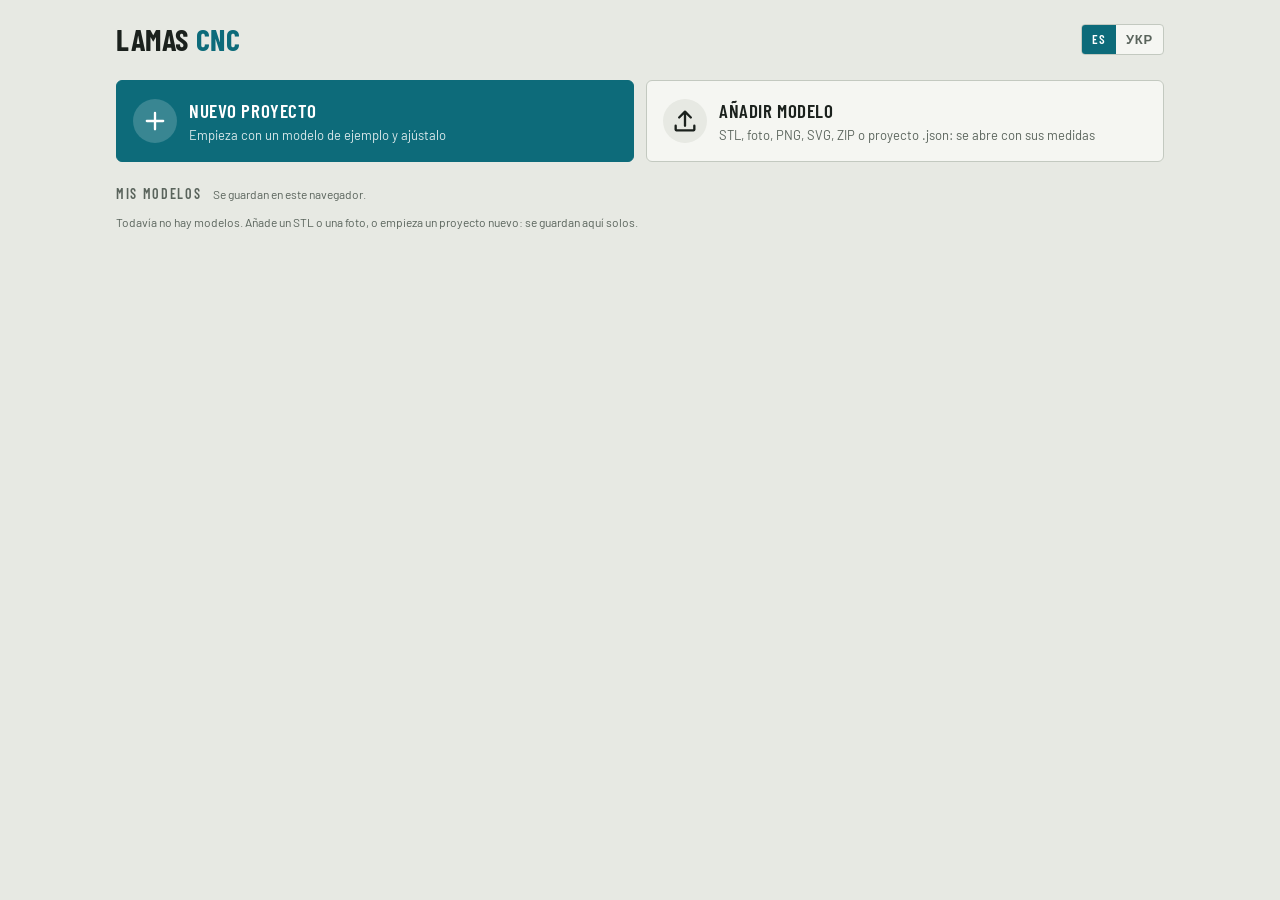
==== commit 37844f78: "Lamas CNC: start menu with a saved model library Add a home screen (new project, add model, My model" ====
--- a/lamas-cnc.html
+++ b/lamas-cnc.html
@@ -206,15 +206,55 @@
   .stat b { font-size: 16px; } .stat.main b { font-size: 19px; }
   #sheetWrap { padding-top: 86px; }
 }
+.homebtn svg, .savebtn svg, .hact svg { width: 16px; height: 16px; fill: none; stroke: currentColor; stroke-width: 2; stroke-linecap: round; stroke-linejoin: round; }
+.top h1 { align-self: center; }
+.homebtn, .savebtn { align-self: center; }
+.savebtn { position: relative; }
+.savebtn.dirty::after { content: ""; position: absolute; top: -3px; right: -3px; width: 9px; height: 9px; border-radius: 50%; background: var(--path); border: 2px solid var(--bg); }
+#toast { z-index: 60; }
+body.homeopen { overflow: hidden; }
+.home { position: fixed; inset: 0; z-index: 50; overflow: auto; background: var(--bg); color: var(--ink); -webkit-overflow-scrolling: touch; }
+.home[hidden] { display: none; }
+.homein { max-width: 1080px; margin: 0 auto; padding: calc(18px + env(safe-area-inset-top, 0px)) max(16px, env(safe-area-inset-right, 0px)) calc(40px + env(safe-area-inset-bottom, 0px)) max(16px, env(safe-area-inset-left, 0px)); }
+.homehead { display: flex; align-items: center; justify-content: space-between; gap: 12px; margin-bottom: 18px; }
+.homehead h1 { margin: 0; font-family: var(--f-display); font-weight: 700; font-size: 30px; letter-spacing: .02em; text-transform: uppercase; }
+.homehead h1 span { color: var(--accent); }
+.homeacts { display: grid; grid-template-columns: repeat(auto-fit, minmax(240px, 1fr)); gap: 12px; margin-bottom: 14px; }
+.hact { display: grid; grid-template-columns: auto 1fr; column-gap: 12px; row-gap: 2px; align-items: center; text-align: left; padding: 16px; border-radius: 6px; border: 1px solid var(--line); background: var(--panel); color: var(--ink); cursor: pointer; font: inherit; }
+.hact svg { grid-row: span 2; width: 28px; height: 28px; padding: 8px; border-radius: 50%; background: var(--bg); box-sizing: content-box; }
+.hact b { font-family: var(--f-display); font-size: 19px; font-weight: 600; letter-spacing: .03em; text-transform: uppercase; }
+.hact span { font-size: 13px; color: var(--muted); }
+.hact.primary { background: var(--accent); border-color: var(--accent); color: var(--accent-ink); }
+.hact.primary span { color: inherit; opacity: .85; }
+.hact.primary svg { background: rgba(255, 255, 255, .18); }
+.hact:hover { filter: brightness(1.04); }
+.homemsg { padding: 10px 12px; border-radius: 4px; background: var(--panel); border: 1px solid var(--line); }
+.homemsg.bad { background: var(--bad-bg); color: var(--bad); border-color: transparent; }
+.homesub { display: flex; align-items: baseline; gap: 12px; flex-wrap: wrap; margin: 22px 0 10px; }
+.homesub h2 { margin: 0; font-family: var(--f-display); font-weight: 600; font-size: 14px; letter-spacing: .12em; text-transform: uppercase; color: var(--muted); }
+.mgrid { display: grid; grid-template-columns: repeat(auto-fill, minmax(250px, 1fr)); gap: 12px; }
+.mcard { display: flex; flex-direction: column; border: 1px solid var(--line); border-radius: 6px; background: var(--panel); overflow: hidden; }
+.mcard.cur { border-color: var(--accent); box-shadow: 0 0 0 1px var(--accent); }
+.mthumb { display: block; padding: 0; border: 0; background: #2e3430; aspect-ratio: 3 / 2; cursor: pointer; }
+.mthumb img { display: block; width: 100%; height: 100%; object-fit: cover; }
+.mbody { display: flex; flex-direction: column; gap: 3px; padding: 10px 12px 12px; min-width: 0; }
+.mname { font-weight: 600; font-size: 15px; overflow-wrap: anywhere; }
+.mrename { font: inherit; font-weight: 600; padding: 4px 6px; border: 1px solid var(--accent); border-radius: 4px; background: var(--bg); color: var(--ink); }
+.mmeta { font-size: 12px; color: var(--muted); overflow-wrap: anywhere; }
+.mbtns { display: flex; gap: 6px; flex-wrap: wrap; align-items: center; margin-top: 8px; }
+.mask { font-size: 13px; flex-basis: 100%; }
+.btn.danger { background: var(--bad); border-color: var(--bad); color: #fff; }
 @media (prefers-reduced-motion: reduce) { #toast { transition: none; } .field.flash { animation: none; } }
 </style>
 
 <div class="app">
   <header class="top">
+    <button class="btn ghost small homebtn" id="btnHome" type="button"><svg viewBox="0 0 24 24" aria-hidden="true"><path d="M3 10.5 12 3l9 7.5"/><path d="M5 9v11h14V9"/></svg><span>Mis modelos</span></button>
     <h1>Lamas <span>CNC</span></h1>
     <span class="tag">mesa 3000 × 2000 · DXF · G-code · STL</span>
     <span class="spacer"></span>
     <div class="seg lang" id="langSeg" role="group" aria-label="Idioma"><button type="button" data-lang="es">ES</button><button type="button" data-lang="uk">УКР</button></div>
+    <button class="btn small savebtn" id="btnSave" type="button"><svg viewBox="0 0 24 24" aria-hidden="true"><path d="M5 3h11l3 3v15H5z"/><path d="M8 3v5h7V3"/><path d="M8 21v-7h8v7"/></svg><span>Guardar</span></button>
     <button class="btn ghost small" id="btnReset" type="button">Valores de fábrica</button>
     <div class="iosbar" id="iosTip" hidden><span>En iPhone: toca Compartir y luego «Añadir a pantalla de inicio» para abrirla como app, a pantalla completa y sin conexión.</span><button type="button" id="iosTipClose" aria-label="Cerrar">✕</button></div>
   </header>
@@ -285,7 +325,7 @@
       <div class="btns">
         <button class="btn ghost" id="btnProject" type="button">Guardar proyecto (.json)</button>
         <label class="btn ghost" for="projectInput">Abrir proyecto</label>
-        <input type="file" id="projectInput" accept=".json,application/json" hidden>
+        <input type="file" id="projectInput" accept=".json,application/json,.zip,application/zip" hidden>
       </div>
       <p class="hint">Simula siempre el G-code en tu control o CAM antes del primer corte: cero, diámetro de fresa y pestañas.</p>
     </section>
@@ -324,6 +364,24 @@
       </div>
     </div>
   </section>
+</div>
+<div class="home" id="home">
+  <div class="homein">
+    <header class="homehead">
+      <h1>Lamas <span>CNC</span></h1>
+      <div class="seg lang" id="homeLang" role="group" aria-label="Idioma"><button type="button" data-lang="es">ES</button><button type="button" data-lang="uk">УКР</button></div>
+    </header>
+    <div class="homeacts">
+      <button class="hact primary" id="homeNew" type="button"><svg viewBox="0 0 24 24" aria-hidden="true"><path d="M12 5v14M5 12h14"/></svg><b>Nuevo proyecto</b><span>Empieza con un modelo de ejemplo y ajústalo</span></button>
+      <label class="hact" for="homeFile"><svg viewBox="0 0 24 24" aria-hidden="true"><path d="M12 16V4M7 9l5-5 5 5"/><path d="M4 16v4h16v-4"/></svg><b>Añadir modelo</b><span>STL, foto, PNG, SVG, ZIP o proyecto .json: se abre con sus medidas</span></label>
+      <input type="file" id="homeFile" hidden>
+    </div>
+    <p class="homemsg" id="homeMsg" hidden></p>
+    <button class="btn ghost small" id="homeBack" type="button" hidden>← Volver al proyecto abierto</button>
+    <div class="homesub"><h2>Mis modelos</h2><span class="hint" id="homeStore"></span></div>
+    <p class="hint" id="homeEmpty" hidden>Todavía no hay modelos. Añade un STL o una foto, o empieza un proyecto nuevo: se guardan aquí solos.</p>
+    <div class="mgrid" id="homeList"></div>
+  </div>
 </div>
 <div id="toast" role="status" aria-live="polite"></div>
 
@@ -2855,6 +2913,42 @@
 
 // ================== INTERFAZ ==================
 const UK = {
+ "Mis modelos": "Мої моделі",
+ "Guardar": "Зберегти",
+ "Abrir": "Відкрити",
+ "No": "Ні",
+ "Guardado": "Збережено",
+ "Nuevo proyecto": "Новий проєкт",
+ "Empieza con un modelo de ejemplo y ajústalo": "Почніть із готового візерунка й налаштуйте його",
+ "Añadir modelo": "Додати модель",
+ "STL, foto, PNG, SVG, ZIP o proyecto .json: se abre con sus medidas": "STL, фото, PNG, SVG, ZIP або проєкт .json — відкривається у своїх розмірах",
+ "← Volver al proyecto abierto": "← Повернутися до відкритого проєкту",
+ "Todavía no hay modelos. Añade un STL o una foto, o empieza un proyecto nuevo: se guardan aquí solos.": "Моделей ще немає. Додайте STL чи фото або почніть новий проєкт — вони збережуться тут самі.",
+ "archivo no encontrado": "файл не знайдено",
+ "Hay cambios sin guardar": "Є незбережені зміни",
+ "No hay dónde guardar en este navegador.": "У цьому браузері нема де зберігати.",
+ "Proyecto {0}": "Проєкт {0}",
+ "Guardado en «Mis modelos»: {0}": "Збережено в «Мої моделі»: {0}",
+ "No se pudo guardar: {0}": "Не вдалося зберегти: {0}",
+ "Abriendo «{0}»…": "Відкриваю «{0}»…",
+ "Modelo añadido a «Mis modelos»: {0}": "Модель додано в «Мої моделі»: {0}",
+ "Eliminado: {0}": "Видалено: {0}",
+ "No se pudo eliminar: {0}": "Не вдалося видалити: {0}",
+ "No se pudo leer «Mis modelos»: {0}": "Не вдалося прочитати «Мої моделі»: {0}",
+ "Se guardan en tu cuenta de Claude: solo tú los ves.": "Зберігаються у вашому акаунті Claude — бачите лише ви.",
+ "Se guardan en este navegador.": "Зберігаються в цьому браузері.",
+ "Este navegador no permite guardar modelos.": "Цей браузер не дозволяє зберігати моделі.",
+ "Renombrar": "Перейменувати",
+ "¿Eliminar este modelo?": "Видалити цю модель?",
+ "Sí, eliminar": "Так, видалити",
+ "el STL ya es un panel de lamas: se usa el mapa de alturas": "STL вже є панеллю з ламелей: використано карту висот",
+ "panel de {0} lamas detectado, huecos rellenados": "розпізнано панель з {0} ламелей, проміжки заповнено",
+ "Panel de lamas: {0} × {1} mm, {2} lamas de {3} mm, relieve {4} mm": "Панель з ламелей: {0} × {1} мм, {2} ламелей по {3} мм, рельєф {4} мм",
+ "no es un ZIP válido": "це не ZIP-архів",
+ "compresión no compatible": "непідтримуване стиснення",
+ "Abriendo ZIP…": "Відкриваю ZIP…",
+ "Proyecto abierto desde «{0}»": "Проєкт відкрито з «{0}»",
+ "En «{0}» no hay STL, imagen ni proyecto.": "У «{0}» немає STL, зображення чи проєкту.",
  "Atrás": "Назад",
  "Deshacer (Ctrl+Z)": "Назад (Ctrl+Z)",
  "Rehacer": "Вперед",
@@ -3524,7 +3618,7 @@
     I18N.dict = I18N.lang === 'uk' ? UK : {};
     document.documentElement.lang = I18N.lang;
     try { localStorage.setItem('lamas-cnc-lang', I18N.lang); } catch (e) { }
-    document.querySelectorAll('#langSeg button').forEach(b => b.setAttribute('aria-pressed', b.dataset.lang === I18N.lang ? 'true' : 'false'));
+    document.querySelectorAll('#langSeg button, #homeLang button').forEach(b => b.setAttribute('aria-pressed', b.dataset.lang === I18N.lang ? 'true' : 'false'));
     translateDOM();
     document.querySelectorAll('.autolog').forEach(e => { e.textContent = ''; });
     renderTips();
@@ -3732,7 +3826,7 @@
     row.dataset.f = f.id;
     if (f.type === 'image') {
         row.innerHTML = `<div class="drop" id="dropBox"><label class="btn ghost" for="imageInput">Abrir modelo: foto, PNG, SVG o STL</label>
-            <input type="file" id="imageInput"${IS_IOS ? '' : ' accept="image/*,.png,.jpg,.jpeg,.webp,.svg,image/svg+xml,.stl,model/stl,application/sla"'} hidden>
+            <input type="file" id="imageInput"${IS_IOS ? '' : ' accept="image/*,.png,.jpg,.jpeg,.webp,.svg,image/svg+xml,.stl,model/stl,application/sla,.zip,application/zip"'} hidden>
             <span class="muted small">o arrástralo aquí. Foto/PNG: claro = sale. SVG: el dibujo sale. STL: lo más alto del modelo sale.</span>
             <button class="btn ghost small" id="btnAspect" type="button" hidden>Ajustar alto del panel a la proporción</button>
             <button class="btn ghost small" id="btnModelSize" type="button" hidden>Panel a tamaño del modelo</button>
@@ -3832,7 +3926,7 @@
     }
 }
 
-function saveParams() { try { localStorage.setItem('lamas-cnc-params', JSON.stringify(p)); } catch (e) { } histNote(); }
+function saveParams() { try { localStorage.setItem('lamas-cnc-params', JSON.stringify(p)); } catch (e) { } histNote(); if (typeof libNote === 'function') libNote(); }
 
 // ---------- Historial (Atrás / Adelante) ----------
 // Cada cambio del proyecto (parámetros, modelo cargado, retoques) es un paso; los cambios seguidos se agrupan.
@@ -3843,9 +3937,9 @@
 function histCommit() {
     clearTimeout(hist.t);
     const key = histKey(), c = hist.cur;
-    if (c && c.key === key && c.ev === editsVer && c.imgSrc === imgSrc && c.stlMesh === stlMesh) return;
+    if (c && c.key === key && c.ev === editsVer && c.imgSrc === imgSrc && c.stlMesh === stlMesh && c.curModel === curModel) return;
     const s = {
-        key, p: JSON.parse(JSON.stringify(p)), ev: editsVer, img, imgSrc, stlMesh,
+        key, p: JSON.parse(JSON.stringify(p)), ev: editsVer, img, imgSrc, stlMesh, curModel,
         edits: !edits ? null : (c && c.ev === editsVer && c.edits) ? c.edits : { w: edits.w, h: edits.h, data: edits.data.slice() }
     };
     if (c) { hist.undo.push(c); if (hist.undo.length > 60) hist.undo.shift(); hist.redo.length = 0; }
@@ -3864,7 +3958,7 @@
         const old = p, oldStl = stlMesh, oldSrc = imgSrc;
         p = JSON.parse(JSON.stringify(s.p));
         for (const k of HIST_SKIP) p[k] = old[k];
-        stlMesh = s.stlMesh; imgSrc = s.imgSrc; img = s.img;
+        stlMesh = s.stlMesh; imgSrc = s.imgSrc; img = s.img; curModel = s.curModel;
         edits = s.edits ? { w: s.edits.w, h: s.edits.h, data: s.edits.data.slice() } : null;
         editsVer++; s.ev = editsVer;
         syncForm();
@@ -3998,7 +4092,7 @@
         tr('Lamas de {0} a {1} mm · {2} parejas cabeza-pie · {3} peines · piezas {4}', fmt(p.base), fmt(s.maxW), L.pairs, L.combs, L.orient === 'h' ? tr('a lo largo de X') : tr('a lo largo de Y'))
         + (L.split ? ' · ' + tr('{0} lamas en tramos', L.split) : '')
         + (model.profiles.fixed ? ' · ' + tr('{0} lamas corregidas para la fresa Ø{1}', model.profiles.fixed, p.toolD) : '')
-        + (model.profiles.exact ? ' · ' + tr('perfil exacto del STL') : (p.mode === 'imagen' && stlMesh && p.stlProfile === 'corte' ? ' · ' + tr('corte exacto desactivado: hay giro, espejo o encuadre') : ''))
+        + (model.profiles.exact ? ' · ' + tr('perfil exacto del STL') : (p.mode === 'imagen' && stlMesh && p.stlProfile === 'corte' ? ' · ' + tr(stlMesh.slats && !stlMesh.slicer ? 'el STL ya es un panel de lamas: se usa el mapa de alturas' : 'corte exacto desactivado: hay giro, espejo o encuadre') : ''))
         + (p.outline && !model.profiles.outlineEmpty ? ' · ' + tr('contorno según la silueta: {0} columnas sin modelo', model.profiles.dropped || 0) : '');
     const info = $('feedInfo');
     if (info) info.innerHTML = `S${fmt(cp.rpm)} · F${fmt(cp.feed)} · ${tr('bajada')} ${fmt(cp.plunge)} mm/min<br>${tr('{0} pasadas de {1} mm', cp.passes, fmt(cp.doc, 2))} · ${tr('viruta')} ${fmt(cp.chip, 3)} ${tr('mm/filo')}`;
@@ -4439,7 +4533,7 @@
 async function exportSTL() {
     const stl = buildSTL();
     if (!stl) { toast(tr('La vista 3D no está disponible en este navegador.'), true); return; }
-    await saveFile(`${baseName()}_3d.zip`, new Blob([makeZip([{ name: 'panel_3d.stl', data: stl }])], { type: 'application/zip' }));
+    await saveFile(`${baseName()}_3d.zip`, new Blob([makeZip([{ name: 'panel_3d.stl', data: stl }, { name: 'proyecto.json', data: enc(projectJSON()) }])], { type: 'application/zip' }));
 }
 function projectJSON() {
     const out = { app: 'lamas-cnc', version: 1, params: p };
@@ -4457,18 +4551,61 @@
     }
     return JSON.stringify(out);
 }
-function loadProject(text) {
+// ---------- Abrir ZIP (los que exporta esta app u otros) ----------
+async function readZip(buf) {
+    const u8 = new Uint8Array(buf), dv = new DataView(buf);
+    let e = -1;
+    for (let i = u8.length - 22; i >= Math.max(0, u8.length - 65557); i--) if (dv.getUint32(i, true) === 0x06054b50) { e = i; break; }
+    if (e < 0) throw new Error(tr('no es un ZIP válido'));
+    const n = dv.getUint16(e + 10, true), out = [];
+    let c = dv.getUint32(e + 16, true);
+    for (let k = 0; k < n; k++) {
+        if (dv.getUint32(c, true) !== 0x02014b50) break;
+        const method = dv.getUint16(c + 10, true), size = dv.getUint32(c + 20, true);
+        const nl = dv.getUint16(c + 28, true), xl = dv.getUint16(c + 30, true), cl = dv.getUint16(c + 32, true), off = dv.getUint32(c + 42, true);
+        const name = new TextDecoder().decode(u8.subarray(c + 46, c + 46 + nl));
+        c += 46 + nl + xl + cl;
+        if (name.endsWith('/') || /(^|\/)(__MACOSX\/|\._)/.test(name)) continue;
+        const start = off + 30 + dv.getUint16(off + 26, true) + dv.getUint16(off + 28, true);
+        out.push({ name, method, raw: u8.subarray(start, start + size) });
+    }
+    return out;
+}
+async function unzipEntry(f) {
+    if (f.method === 0) return f.raw;
+    if (f.method !== 8 || typeof DecompressionStream === 'undefined') throw new Error(tr('compresión no compatible'));
+    const ds = new Blob([f.raw]).stream().pipeThrough(new DecompressionStream('deflate-raw'));
+    return new Uint8Array(await new Response(ds).arrayBuffer());
+}
+async function openZip(file) {
+    setImgStatus(tr('Abriendo ZIP…'), false);
+    try {
+        const list = await readZip(await file.arrayBuffer());
+        const proj = list.find(f => /\.json$/i.test(f.name));
+        const stl = list.find(f => /\.stl$/i.test(f.name));
+        const pic = list.find(f => /\.(png|jpe?g|webp|svgz?)$/i.test(f.name));
+        if (proj) { loadProject(new TextDecoder().decode(await unzipEntry(proj))); setImgStatus(tr('Proyecto abierto desde «{0}»', file.name), false); return; }
+        const f = stl || pic;
+        if (!f) { setImgStatus(tr('En «{0}» no hay STL, imagen ni proyecto.', file.name), true); return; }
+        const data = await unzipEntry(f);
+        const type = /\.svgz?$/i.test(f.name) ? 'image/svg+xml' : /\.png$/i.test(f.name) ? 'image/png' : /\.jpe?g$/i.test(f.name) ? 'image/jpeg' : /\.webp$/i.test(f.name) ? 'image/webp' : '';
+        return loadImageFile(new File([data], f.name.split('/').pop(), { type }));
+    } catch (e) { setImgStatus(tr('No se pudo abrir «{0}»: {1}', file.name, e.message), true); }
+}
+function isZipFile(file) { return /\.zip$/i.test(file.name || '') || /zip/i.test(file.type || ''); }
+function editsFromJSON(e) {
+    const u8 = b64ToU8(e.b64), i16 = new Int16Array(u8.buffer, 0, u8.length >> 1), data = new Float32Array(i16.length);
+    for (let i = 0; i < i16.length; i++) data[i] = i16[i] / 32767;
+    return { w: e.w, h: e.h, data };
+}
+function loadProject(text, quiet) {
     try {
         const j = JSON.parse(text);
         if (!j.params) throw new Error('sin parámetros');
         p = { ...DEFAULTS, ...j.params };
-        stlMesh = null; imgSrc = null;
+        stlMesh = null; imgSrc = null; curModel = null; img = null;
         edits = null; editsVer++; undoStack.length = 0;
-        if (j.edits) {
-            const u8 = b64ToU8(j.edits.b64), i16 = new Int16Array(u8.buffer, 0, u8.length >> 1), data = new Float32Array(i16.length);
-            for (let i = 0; i < i16.length; i++) data[i] = i16[i] / 32767;
-            edits = { w: j.edits.w, h: j.edits.h, data };
-        }
+        if (j.edits) edits = editsFromJSON(j.edits);
         if (j.heightmap) {
             const bin = atob(j.heightmap.b64), data = new Float32Array(bin.length);
             for (let i = 0; i < bin.length; i++) data[i] = bin.charCodeAt(i) / 255;
@@ -4476,7 +4613,7 @@
             if (j.heightmap.mask) { const m = b64ToU8(j.heightmap.mask); img.mask = Float32Array.from(m); }
             setImgStatus(tr('Foto del proyecto ({0}×{1})', img.w, img.h), false);
         }
-        syncForm(); schedule(); toast(tr('Proyecto cargado'));
+        showAspectBtn(); syncForm(); schedule(); if (!quiet) toast(tr('Proyecto cargado'));
     } catch (e) { toast(tr('Ese archivo no es un proyecto de esta app.'), true); }
 }
 
@@ -4549,15 +4686,88 @@
     const proj = { R, U, d, rs, ds, r0, uTop: mx[U], rW, uH, lo, hi };
     return { w, h, data, mask, axis: 'xyz'[d], size: [rW, uH, hi - lo], proj };
 }
+// ¿El STL es un panel de lamas (p. ej. el que exporta esta app)? Busca pares de caras planas paralelas:
+// cara con normal −eje y la siguiente con normal +eje = una lama; entre lamas, huecos regulares.
+function detectSlats(tris) {
+    const n = tris.length / 9;
+    if (n < 200) return null;
+    const mn = [Infinity, Infinity, Infinity], mx = [-Infinity, -Infinity, -Infinity];
+    for (let i = 0; i < tris.length; i += 3) for (let k = 0; k < 3; k++) { const v = tris[i + k]; if (v < mn[k]) mn[k] = v; if (v > mx[k]) mx[k] = v; }
+    let best = null;
+    for (let a = 0; a < 3; a++) {
+        const b = (a + 1) % 3, c = (a + 2) % 3, planes = new Map();
+        let cnt = 0;
+        for (let t = 0; t < tris.length; t += 9) {
+            const x0 = tris[t + a], x1 = tris[t + 3 + a], x2 = tris[t + 6 + a];
+            if (Math.abs(x0 - x1) > 0.05 || Math.abs(x1 - x2) > 0.05) continue;
+            const nrm = (tris[t + 3 + b] - tris[t + b]) * (tris[t + 6 + c] - tris[t + c]) - (tris[t + 3 + c] - tris[t + c]) * (tris[t + 6 + b] - tris[t + b]);
+            if (!nrm) continue;
+            const key = Math.round(x0 * 4);
+            planes.set(key, (planes.get(key) || 0) + Math.sign(nrm));
+            cnt++;
+        }
+        if (cnt < n * 0.2) continue;
+        const keys = [...planes.keys()].sort((u, v) => u - v), merged = [];
+        for (const k of keys) {
+            const last = merged[merged.length - 1];
+            if (last && k - last.k <= 1) { last.s += planes.get(k); last.k = k; } else merged.push({ k, x: k / 4, s: planes.get(k) });
+        }
+        for (const dir of [1, -1]) {
+            const ribs = [];
+            for (let i = 0; i + 1 < merged.length; i++)
+                if (merged[i].s * dir < 0 && merged[i + 1].s * dir > 0) { ribs.push([merged[i].x, merged[i + 1].x]); i++; }
+            if (ribs.length < 8) continue;
+            const med = v => { const q = [...v].sort((u, w) => u - w); return q[q.length >> 1]; };
+            const T = med(ribs.map(r => r[1] - r[0]));
+            const ok = ribs.filter(r => Math.abs(r[1] - r[0] - T) < 1);
+            if (ok.length < 8) continue;
+            const ctr = ok.map(r => (r[0] + r[1]) / 2), pitch = med(ctr.slice(1).map((v, i) => v - ctr[i]));
+            const gap = pitch - T, ext = mx[a] - mn[a];
+            if (!(gap > 0.5) || pitch > ext / 6 || ok.length * T < ext * 0.3) continue;
+            if (!best || ok.length > best.count) best = { axis: a, count: ok.length, thickness: T, pitch, gap, ext: [mx[0] - mn[0], mx[1] - mn[1], mx[2] - mn[2]] };
+        }
+    }
+    return best;
+}
+// Cierre morfológico (máximo y luego mínimo) a lo largo de un eje de la imagen: rellena los huecos estrechos entre lamas
+function closeGaps(a, w, h, r, alongX) {
+    const n = alongX ? w : h, lines = alongX ? h : w, line = new Float32Array(n), tmp = new Float32Array(n);
+    const at = (l, i) => alongX ? l * w + i : i * w + l;
+    for (let l = 0; l < lines; l++) {
+        for (let i = 0; i < n; i++) line[i] = a[at(l, i)];
+        for (let i = 0; i < n; i++) { let m = -Infinity; for (let j = Math.max(0, i - r); j <= Math.min(n - 1, i + r); j++) if (line[j] > m) m = line[j]; tmp[i] = m; }
+        for (let i = 0; i < n; i++) { let m = Infinity; for (let j = Math.max(0, i - r); j <= Math.min(n - 1, i + r); j++) if (tmp[j] < m) m = tmp[j]; a[at(l, i)] = m; }
+    }
+}
 function rasterizeSTL() {
     if (!stlMesh) return;
     try {
         const hm = stlHeightmap(stlMesh.tris, p.stlAxis, p.stlBack);
         img = { w: hm.w, h: hm.h, data: hm.data, mask: hm.mask };
-        stlMesh.size = hm.size;
+        stlMesh.size = hm.size; stlMesh.proj = hm.proj;
         stlMesh.slicer = stlSlicer(stlMesh.tris, hm.proj);
-        const sz = hm.size.map(v => fmt(v, 1));
-        setImgStatus(tr('{0} · {1} triángulos · {2} × {3} mm, relieve {4} mm (eje {5})', stlMesh.name, fmt(stlMesh.tris.length / 9), sz[0], sz[1], sz[2], hm.axis.toUpperCase()), false);
+        if (stlMesh.slats === undefined) stlMesh.slats = detectSlats(stlMesh.tris);
+        const sl = stlMesh.slats;
+        let note = '';
+        if (sl && (sl.axis === hm.proj.R || sl.axis === hm.proj.U)) {
+            // Panel de lamas: el corte exacto caería en los huecos; se usa el mapa de alturas con los huecos rellenados
+            const alongX = sl.axis === hm.proj.R;
+            const pxPerMm = alongX ? (hm.w - 1) / (hm.size[0] || 1) : (hm.h - 1) / (hm.size[1] || 1);
+            const r = Math.max(1, Math.ceil(sl.gap * pxPerMm / 2) + 1);
+            closeGaps(img.data, img.w, img.h, r, alongX);
+            closeGaps(img.mask, img.w, img.h, r, alongX);
+            // Lo más bajo visible en los huecos eran los peines: el relieve empieza en la lama más baja
+            let m = Infinity;
+            for (let i = 0; i < img.data.length; i++) if (img.mask[i] > 0.5 && img.data[i] < m) m = img.data[i];
+            if (m > 0.005 && m < 0.9) {
+                for (let i = 0; i < img.data.length; i++) img.data[i] = Math.max(0, (img.data[i] - m) / (1 - m));
+                stlMesh.size = [hm.size[0], hm.size[1], hm.size[2] * (1 - m)];
+            }
+            stlMesh.slicer = null;
+            note = ' · ' + tr('panel de {0} lamas detectado, huecos rellenados', sl.count);
+        }
+        const sz = stlMesh.size.map(v => fmt(v, 1));
+        setImgStatus(tr('{0} · {1} triángulos · {2} × {3} mm, relieve {4} mm (eje {5})', stlMesh.name, fmt(stlMesh.tris.length / 9), sz[0], sz[1], sz[2], hm.axis.toUpperCase()) + note, false);
         showAspectBtn();
     } catch (e) { img = null; setImgStatus(`STL: ${e.message}`, true); }
     schedule();
@@ -4571,6 +4781,22 @@
         if (p.mode !== 'imagen') p.mode = 'imagen';
         syncForm();
         rasterizeSTL();
+        if (img) curModel = file;
+        const sl = stlMesh && stlMesh.slats;
+        if (LIB.restoring) { /* al abrir de «Mis modelos» manda el proyecto guardado */ }
+        else if (!sl && img && stlMesh.size) { p.modelScale = 1; fitModelSize(); }
+        else if (sl && img && stlMesh.size) {
+            const [w, h, d] = stlMesh.size, full = sl.ext[stlMesh.proj.d];
+            p.width = clamp(Math.round(w), 300, 8000);
+            p.height = clamp(Math.round(h), 200, 3000);
+            p.depth = clamp(Math.round(d), 10, 600);
+            if (full > d && full - d >= 10 && full - d <= 300) p.base = Math.round(full - d);
+            p.slices = Math.max(4, sl.count);
+            p.thickness = Math.round(sl.thickness * 10) / 10;
+            p.preset = '';
+            syncForm(); schedule();
+            toast(tr('Panel de lamas: {0} × {1} mm, {2} lamas de {3} mm, relieve {4} mm', p.width, p.height, p.slices, fmt(p.thickness, 1), p.depth));
+        }
     } catch (e) { stlMesh = null; setImgStatus(tr('No se pudo abrir «{0}»: {1}', file.name, e.message), true); updateVisibility(); }
 }
 function showAspectBtn() {
@@ -4665,23 +4891,27 @@
         imgSrc.w0 = Math.round(w); imgSrc.h0 = Math.round(h); decodeImage();
     } finally { URL.revokeObjectURL(url); }
 }
+// Foto o SVG nuevos: el alto del panel sigue la proporción del dibujo
+function imgLoaded(file) { curModel = file; if (!LIB.restoring && img) fitAspect(); }
 async function loadImageFile(file) {
     if (!file) return;
+    if (isZipFile(file)) return openZip(file);
     if (/\.stl$/i.test(file.name || '') || /stl|sla/i.test(file.type || '')) return loadSTLFile(file);
     stlMesh = null;
     if (p.mode !== 'imagen') { p.mode = 'imagen'; syncForm(); }
     setImgStatus(tr('Cargando…'), false);
     const name = file.name || 'foto';
     if (/\.svgz?$/i.test(name) || /svg/i.test(file.type || '')) {
-        try { await loadSVGFile(file); } catch (e) { setImgStatus(tr('No se pudo abrir «{0}»: {1}. Si usa textos o imágenes enlazadas, conviértelos a trazados.', name, e.message), true); }
+        try { await loadSVGFile(file); imgLoaded(file); } catch (e) { setImgStatus(tr('No se pudo abrir «{0}»: {1}. Si usa textos o imágenes enlazadas, conviértelos a trazados.', name, e.message), true); }
         return;
     }
     try {
         if (window.createImageBitmap) {
-            try { const bmp = await createImageBitmap(file); ingestImage(bmp, bmp.width, bmp.height, name); bmp.close && bmp.close(); return; } catch (_) { }
+            try { const bmp = await createImageBitmap(file); ingestImage(bmp, bmp.width, bmp.height, name); bmp.close && bmp.close(); imgLoaded(file); return; } catch (_) { }
         }
         const im = await new Promise((res, rej) => { const r = new FileReader(); r.onerror = rej; r.onload = ev => { const i = new Image(); i.onload = () => res(i); i.onerror = rej; i.src = ev.target.result; }; r.readAsDataURL(file); });
         ingestImage(im, im.naturalWidth, im.naturalHeight, name);
+        imgLoaded(file);
     } catch (e) {
         const heic = /heic|heif/i.test(file.type) || /\.(heic|heif)$/i.test(name);
         setImgStatus(heic ? tr('Las fotos HEIC del iPhone no se abren en el navegador. Guárdala como JPG o PNG.') : tr('No se pudo abrir «{0}». Prueba con JPG, PNG o SVG.', name), true);
@@ -5526,6 +5756,297 @@
     if ('serviceWorker' in navigator && /^https?:$/.test(location.protocol) && !window.claude) navigator.serviceWorker.register('sw.js').catch(() => { });
 }
 
+// ---------- Mis modelos: menú de inicio y biblioteca ----------
+// Cada entrada guarda el proyecto (parámetros, retoques) y, si lo hay, el modelo original (STL, foto, SVG).
+// En el visor de Claude se guarda en tu cuenta (db + assets); fuera de él, en este navegador (IndexedDB).
+let curModel = null; // el archivo del modelo abierto ahora: File
+const LIB = { mode: 'none', col: null, assets: null, idb: null, items: [], curId: null, savedKey: '', savedModel: null, restoring: false, t: 0, saving: null, ready: null };
+
+function idbOpen() {
+    return new Promise((res, rej) => {
+        const r = indexedDB.open('lamas-cnc', 1);
+        r.onupgradeneeded = () => { r.result.createObjectStore('items', { keyPath: 'id' }); r.result.createObjectStore('blobs'); };
+        r.onsuccess = () => res(r.result);
+        r.onerror = () => rej(r.error);
+    });
+}
+function idbDo(store, mode, fn) {
+    return new Promise((res, rej) => {
+        const tx = LIB.idb.transaction(store, mode), q = fn(tx.objectStore(store));
+        tx.oncomplete = () => res(q && q.result);
+        tx.onerror = tx.onabort = () => rej(tx.error || new Error('IndexedDB'));
+    });
+}
+async function libInit() {
+    if (window.claude && typeof window.claude.use === 'function') {
+        try {
+            const [db, assets, user] = await Promise.all(['db', 'assets', 'user'].map(n => window.claude.use(n).catch(() => null)));
+            const uid = user && db && assets ? await user.id() : null;
+            if (uid) { LIB.col = db.collection('data/users/' + uid); LIB.assets = assets; LIB.mode = 'cloud'; return; }
+        } catch (e) { }
+    }
+    try { LIB.idb = await idbOpen(); LIB.mode = 'local'; } catch (e) { LIB.mode = 'none'; }
+}
+async function libList() {
+    if (LIB.mode === 'cloud') return (await LIB.col.get()).docs.map(d => ({ ...d.data(), id: d.id }));
+    if (LIB.mode === 'local') return await idbDo('items', 'readonly', s => s.getAll());
+    return [];
+}
+async function libPutItem(it) {
+    if (LIB.mode === 'cloud') { const { id, ...body } = it; await LIB.col.doc(id).set(body); }
+    else await idbDo('items', 'readwrite', s => s.put(it));
+}
+async function libDelItem(id) {
+    if (LIB.mode === 'cloud') await LIB.col.doc(id).delete();
+    else await idbDo('items', 'readwrite', s => s.delete(id));
+}
+async function libPutBlob(text) {
+    if (LIB.mode === 'cloud') return (await LIB.assets.upload(new Blob([text], { type: 'application/json' }), { type: 'application/json' })).id;
+    const key = 'b' + Date.now().toString(36) + Math.random().toString(36).slice(2, 8);
+    await idbDo('blobs', 'readwrite', s => s.put(text, key));
+    return key;
+}
+async function libGetBlob(ref) {
+    if (LIB.mode === 'cloud') { const r = await fetch('/_blob/' + ref); if (!r.ok) throw new Error('HTTP ' + r.status); return await r.text(); }
+    const t = await idbDo('blobs', 'readonly', s => s.get(ref));
+    if (t == null) throw new Error(tr('archivo no encontrado'));
+    return t;
+}
+async function libDelBlob(ref) {
+    if (!ref) return;
+    try {
+        if (LIB.mode === 'cloud') await LIB.assets.delete(ref);
+        else await idbDo('blobs', 'readwrite', s => s.delete(ref));
+    } catch (e) { }
+}
+function libErr(e) { return (e && (e.code || e.message)) || 'error'; }
+
+// Estado actual, para saber si hay cambios sin guardar
+function libKey() { return histKey() + '|' + editsVer; }
+function libDirty() { return !!LIB.curId && (libKey() !== LIB.savedKey || curModel !== LIB.savedModel); }
+function libNote() {
+    if (LIB.restoring || LIB.mode === 'none' || !$('home') || !$('home').hidden) return;
+    libSaveUI();
+    clearTimeout(LIB.t);
+    if (!LIB.curId && !curModel && libKey() === LIB.savedKey) return;
+    // Guardado automático tras una pausa (en la cuenta, menos a menudo: cada guardado sube un archivo)
+    LIB.t = setTimeout(() => { if (!LIB.curId || libDirty()) libSave(true); }, LIB.mode === 'cloud' ? 12000 : 2500);
+}
+function libSaveUI() {
+    const b = $('btnSave'); if (!b) return;
+    const dirty = !LIB.curId || libDirty();
+    b.classList.toggle('dirty', dirty);
+    b.title = tr(dirty ? 'Hay cambios sin guardar' : 'Guardado');
+}
+
+// Miniatura: las lamas vistas de frente, más claras donde sobresalen
+function libThumb() {
+    const W = 240, H = 160, c = document.createElement('canvas'); c.width = W; c.height = H;
+    const g = c.getContext('2d'), id = g.createImageData(W, H), d = id.data;
+    const asp = p.width / p.height, pw = asp > W / H ? W - 12 : (H - 12) * asp, ph = asp > W / H ? (W - 12) / asp : H - 12;
+    const x0 = (W - pw) / 2, y0 = (H - ph) / 2, n = Math.max(1, p.slices), fill = clamp(p.thickness * n / p.width, 0.25, 1);
+    for (let i = 0; i < W * H; i++) { d[i * 4] = 46; d[i * 4 + 1] = 52; d[i * 4 + 2] = 48; d[i * 4 + 3] = 255; }
+    for (let x = 0; x < W; x++) {
+        const u = (x - x0) / pw; if (u < 0 || u >= 1) continue;
+        const k = Math.floor(u * n), f = u * n - k; if (f > fill) continue;
+        const uc = (k + 0.5) / n;
+        for (let y = 0; y < H; y++) {
+            const v = 1 - (y - y0) / ph; if (v < 0 || v > 1) continue;
+            let r = 0; try { r = reliefNorm(uc, v, p, imgP, edits); } catch (e) { }
+            const t = 0.35 + 0.65 * clamp(r, 0, 1), o = (y * W + x) * 4;
+            d[o] = 120 + 120 * t; d[o + 1] = 82 + 110 * t; d[o + 2] = 40 + 80 * t;
+        }
+    }
+    g.putImageData(id, 0, 0);
+    try { return c.toDataURL('image/jpeg', 0.82); } catch (e) { return ''; }
+}
+
+async function libSave(auto) {
+    if (LIB.mode === 'none') { if (!auto) toast(tr('No hay dónde guardar en este navegador.'), true); return false; }
+    if (LIB.saving) return LIB.saving;
+    clearTimeout(LIB.t);
+    LIB.saving = (async () => {
+        const key = libKey(), modelNow = curModel;
+        try {
+            const old = LIB.curId ? LIB.items.find(i => i.id === LIB.curId) : null;
+            const it = old ? { ...old } : { id: 'p' + Date.now().toString(36) + Math.random().toString(36).slice(2, 6), created: Date.now(), name: modelNow ? modelNow.name.replace(/\.[^.]+$/, '') : tr('Proyecto {0}', fmtDate(Date.now())) };
+            let newModel = null;
+            if (modelNow && modelNow !== LIB.savedModel) {
+                const u8 = new Uint8Array(await modelNow.arrayBuffer());
+                newModel = await libPutBlob(JSON.stringify({ name: modelNow.name, type: modelNow.type || '', b64: u8ToB64(u8) }));
+            }
+            const j = JSON.parse(projectJSON());
+            if (modelNow) delete j.heightmap; // se rehace desde el modelo al abrir
+            const proj = await libPutBlob(JSON.stringify(j));
+            const oldProj = it.project, oldModel = it.model;
+            Object.assign(it, {
+                updated: Date.now(), project: proj, w: p.width, h: p.height, slices: p.slices, depth: p.depth,
+                modelName: modelNow ? modelNow.name : '', thumb: libThumb()
+            });
+            if (newModel) it.model = newModel; else if (!modelNow) it.model = null;
+            await libPutItem(it);
+            await libDelBlob(oldProj);
+            if (oldModel && oldModel !== it.model) await libDelBlob(oldModel);
+            LIB.items = [it, ...LIB.items.filter(i => i.id !== it.id)];
+            LIB.curId = it.id; LIB.savedKey = key; LIB.savedModel = modelNow;
+            try { localStorage.setItem('lamas-cnc-cur', it.id); } catch (e) { }
+            libSaveUI();
+            if (!auto) toast(tr('Guardado en «Mis modelos»: {0}', it.name));
+            return true;
+        } catch (e) {
+            toast(tr('No se pudo guardar: {0}', libErr(e)), true);
+            return false;
+        } finally { LIB.saving = null; }
+    })();
+    return LIB.saving;
+}
+
+// Proyecto vacío, conservando lo que es de la vista (colores, luz)
+function libResetProject() {
+    const old = p;
+    p = { ...DEFAULTS };
+    for (const k of VIEW_KEYS) if (k in old) p[k] = old[k];
+    img = null; stlMesh = null; imgSrc = null; curModel = null;
+    edits = null; editsVer++; undoStack.length = 0;
+    setImgStatus('', false); showAspectBtn(); syncForm();
+}
+function libResetHistory() { clearTimeout(hist.t); hist.undo.length = 0; hist.redo.length = 0; hist.cur = null; histCommit(); }
+function libStart(id) { LIB.curId = id; LIB.savedKey = id ? libKey() : ''; LIB.savedModel = id ? curModel : null; libResetHistory(); libSaveUI(); }
+
+async function libOpen(id) {
+    const it = LIB.items.find(i => i.id === id); if (!it) return;
+    homeBusy(tr('Abriendo «{0}»…', it.name));
+    LIB.restoring = true;
+    try {
+        const j = JSON.parse(await libGetBlob(it.project));
+        libResetProject();
+        if (it.model) {
+            const m = JSON.parse(await libGetBlob(it.model));
+            await loadImageFile(new File([b64ToU8(m.b64)], m.name, { type: m.type }));
+            p = { ...DEFAULTS, ...j.params };
+            edits = j.edits ? editsFromJSON(j.edits) : null; editsVer++;
+            syncForm();
+            if (stlMesh) rasterizeSTL(); else if (imgSrc) decodeImage();
+        } else loadProject(JSON.stringify(j), true);
+        regenerate();
+        libStart(it.id);
+        try { localStorage.setItem('lamas-cnc-cur', it.id); } catch (e) { }
+        showHome(false);
+    } catch (e) {
+        homeBusy(tr('No se pudo abrir «{0}»: {1}', it.name, libErr(e)), true);
+        return;
+    } finally { LIB.restoring = false; }
+    homeBusy('');
+}
+function libNew() {
+    libResetProject();
+    regenerate();
+    libStart(null);
+    try { localStorage.removeItem('lamas-cnc-cur'); } catch (e) { }
+    showHome(false);
+    setTab('diseno');
+}
+async function libAddModel(file) {
+    if (!file) return;
+    homeBusy(tr('Abriendo «{0}»…', file.name));
+    libResetProject();
+    libStart(null);
+    if (/\.json$/i.test(file.name)) loadProject(await file.text(), true);
+    else await loadImageFile(file);
+    if (!img && !stlMesh && !imgSrc && !/\.json$/i.test(file.name)) {
+        const st = $('imgStatus');
+        homeBusy(st && st.textContent ? st.textContent : tr('No se pudo abrir «{0}». Prueba con JPG, PNG o SVG.', file.name), true);
+        return;
+    }
+    regenerate();
+    homeBusy('');
+    showHome(false);
+    setTab('diseno');
+    const ok = await libSave(true);
+    if (ok) toast(tr('Modelo añadido a «Mis modelos»: {0}', LIB.items[0].name));
+}
+async function libRename(id, name) {
+    const it = LIB.items.find(i => i.id === id); if (!it || !name.trim() || name === it.name) return renderHome();
+    const prev = it.name; it.name = name.trim().slice(0, 80);
+    try { await libPutItem(it); } catch (e) { it.name = prev; toast(tr('No se pudo guardar: {0}', libErr(e)), true); }
+    renderHome();
+}
+async function libDelete(id) {
+    const it = LIB.items.find(i => i.id === id); if (!it) return;
+    try {
+        await libDelItem(id);
+        await libDelBlob(it.project); await libDelBlob(it.model);
+        LIB.items = LIB.items.filter(i => i.id !== id);
+        if (LIB.curId === id) { LIB.curId = null; LIB.savedKey = ''; LIB.savedModel = null; }
+        toast(tr('Eliminado: {0}', it.name));
+    } catch (e) { toast(tr('No se pudo eliminar: {0}', libErr(e)), true); }
+    renderHome();
+}
+
+// ---------- Pantalla de inicio ----------
+let homeInEditor = false;
+function homeBusy(t, bad) { const el = $('homeMsg'); if (!el) return; el.textContent = t; el.className = 'homemsg' + (bad ? ' bad' : ''); el.hidden = !t; }
+async function showHome(on) {
+    $('home').hidden = !on;
+    document.body.classList.toggle('homeopen', on);
+    if (!on) { homeInEditor = true; libSaveUI(); if (view === '3d') resize3d(); else drawSheet(); return; }
+    if (homeInEditor && libDirty()) await libSave(true);
+    $('homeBack').hidden = !homeInEditor;
+    homeBusy('');
+    renderHome();
+    try { LIB.items = (await libList()).sort((a, b) => (b.updated || 0) - (a.updated || 0)); }
+    catch (e) { homeBusy(tr('No se pudo leer «Mis modelos»: {0}', libErr(e)), true); }
+    renderHome();
+}
+function fmtDate(t) { try { return new Date(t).toLocaleDateString(I18N.lang === 'uk' ? 'uk-UA' : 'es-ES', { day: 'numeric', month: 'short', year: 'numeric' }); } catch (e) { return ''; } }
+function renderHome() {
+    const box = $('homeList');
+    $('homeStore').textContent = tr(LIB.mode === 'cloud' ? 'Se guardan en tu cuenta de Claude: solo tú los ves.' : LIB.mode === 'local' ? 'Se guardan en este navegador.' : 'Este navegador no permite guardar modelos.');
+    $('homeEmpty').hidden = LIB.items.length > 0;
+    box.innerHTML = LIB.items.map(it => `<article class="mcard${it.id === LIB.curId ? ' cur' : ''}" data-id="${esc(it.id)}">
+        <button type="button" class="mthumb" data-open="${esc(it.id)}" aria-label="${esc(tr('Abrir'))} ${esc(it.name)}">${it.thumb ? `<img src="${esc(it.thumb)}" alt="">` : ''}</button>
+        <div class="mbody">
+          <b class="mname">${esc(it.name)}</b>
+          <span class="mmeta">${fmt(it.w || 0)} × ${fmt(it.h || 0)} mm · ${esc(tr('{0} lamas', it.slices || 0))}${it.modelName ? ' · ' + esc(it.modelName) : ''}</span>
+          <span class="mmeta">${esc(fmtDate(it.updated || it.created))}</span>
+          <div class="mbtns">
+            <button type="button" class="btn small" data-open="${esc(it.id)}">${esc(tr('Abrir'))}</button>
+            <button type="button" class="btn ghost small" data-ren="${esc(it.id)}">${esc(tr('Renombrar'))}</button>
+            <button type="button" class="btn ghost small" data-del="${esc(it.id)}">${esc(tr('Eliminar'))}</button>
+          </div>
+        </div>
+      </article>`).join('');
+}
+function setupHome() {
+    $('homeNew').onclick = libNew;
+    $('homeBack').onclick = () => showHome(false);
+    $('homeFile').addEventListener('change', e => { const f = e.target.files && e.target.files[0]; e.target.value = ''; libAddModel(f); });
+    $('btnHome').onclick = () => showHome(true);
+    $('btnSave').onclick = () => libSave(false);
+    $('homeList').addEventListener('click', e => {
+        const o = e.target.closest('[data-open]'), r = e.target.closest('[data-ren]'), d = e.target.closest('[data-del]'), y = e.target.closest('[data-delyes]'), n = e.target.closest('[data-delno]');
+        if (o) return libOpen(o.dataset.open);
+        if (r) {
+            const card = r.closest('.mcard'), nm = card.querySelector('.mname'), it = LIB.items.find(i => i.id === r.dataset.ren);
+            const inp = document.createElement('input'); inp.type = 'text'; inp.className = 'mrename'; inp.value = it.name; inp.maxLength = 80;
+            nm.replaceWith(inp); inp.focus(); inp.select();
+            let done = false;
+            const fin = ok => { if (done) return; done = true; ok ? libRename(it.id, inp.value) : renderHome(); };
+            inp.addEventListener('keydown', ev => { if (ev.key === 'Enter') fin(true); if (ev.key === 'Escape') fin(false); });
+            inp.addEventListener('blur', () => fin(true));
+            return;
+        }
+        if (d) {
+            d.parentElement.innerHTML = `<span class="mask">${esc(tr('¿Eliminar este modelo?'))}</span><button type="button" class="btn small danger" data-delyes="${esc(d.dataset.del)}">${esc(tr('Sí, eliminar'))}</button><button type="button" class="btn ghost small" data-delno="1">${esc(tr('No'))}</button>`;
+            return;
+        }
+        if (y) return libDelete(y.dataset.delyes);
+        if (n) renderHome();
+    });
+    window.addEventListener('pagehide', () => { if (libDirty() && LIB.mode === 'local') libSave(true); });
+    document.addEventListener('visibilitychange', () => { if (document.hidden && libDirty()) libSave(true); });
+}
+
 // ---------- Arranque ----------
 function boot() {
     buildForm();
@@ -5544,7 +6065,7 @@
     $('btnSheet').onclick = exportSheet;
     $('btnSTL').onclick = exportSTL;
     $('btnProject').onclick = () => saveFile(`${baseName()}.json`, projectJSON());
-    $('projectInput').addEventListener('change', e => { const f = e.target.files[0]; if (f) f.text().then(loadProject); e.target.value = ''; });
+    $('projectInput').addEventListener('change', e => { const f = e.target.files[0]; if (f) { if (isZipFile(f)) openZip(f); else f.text().then(loadProject); } e.target.value = ''; });
     $('btnReset').onclick = () => { p = { ...DEFAULTS }; img = null; stlMesh = null; imgSrc = null; edits = null; editsVer++; undoStack.length = 0; showAspectBtn(); syncForm(); schedule(); toast(tr('Valores de fábrica')); };
     $('btnAspect').onclick = fitAspect;
     $('btnModelSize').onclick = fitModelSize;
@@ -5559,6 +6080,8 @@
         if (sw) { p[sw.dataset.sw] = sw.dataset.v; syncForm(); onFieldChange(sw.dataset.sw); }
         if (chip) { p[chip.dataset.chip] = chip.dataset.v; $('f_' + chip.dataset.chip).value = chip.dataset.v; onFieldChange(chip.dataset.chip); }
     });
+    setupHome();
+    document.querySelectorAll('#homeLang button').forEach(b => b.addEventListener('click', () => { setLang(b.dataset.lang); renderHome(); }));
     $('hudUndo').onclick = () => histGo(-1);
     $('hudRedo').onclick = () => histGo(1);
     document.addEventListener('keydown', e => {
@@ -5579,6 +6102,7 @@
     new MutationObserver(reTheme).observe(document.documentElement, { attributes: true, attributeFilter: ['data-theme'] });
     setView('sheet');
     regenerate();
+    LIB.ready = libInit().then(() => showHome(true));
     if (document.fonts && document.fonts.ready) document.fonts.ready.then(() => { RASTERS.clear(); if (p.mode === 'opis') schedule(); });
 }
 boot();
